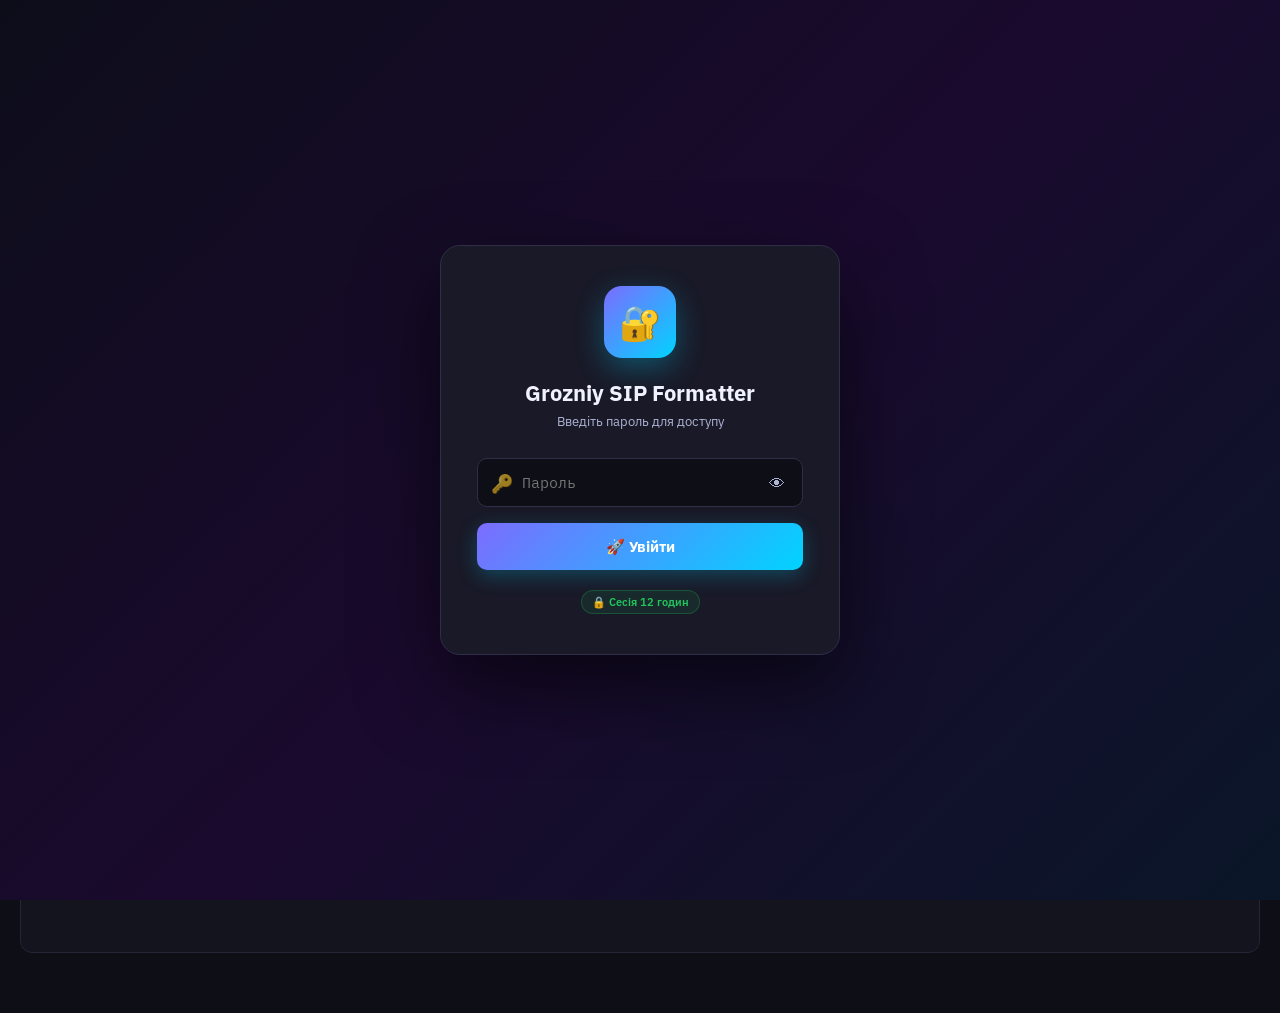
==== index.html @ 1fb48974 "update" ====
<html lang="ru" style="--panel-opacity: 1; --input-bg: #0e0e16; --input-surface: #14141f;"><head>
<meta http-equiv="content-type" content="text/html; charset=UTF-8">
    <meta charset="UTF-8">
    <meta name="viewport" content="width=device-width, initial-scale=1.0, maximum-scale=5.0, user-scalable=yes, viewport-fit=cover">
    <meta name="mobile-web-app-capable" content="yes">
    <meta name="apple-mobile-web-app-capable" content="yes">
    <meta name="apple-mobile-web-app-status-bar-style" content="black-translucent">
    <meta name="apple-mobile-web-app-title" content="SIP Formatter">
    <meta name="theme-color" content="#0e0e16">
    <title>Grozniy SIP Formatter</title>
    <style>
        @import url('https://fonts.googleapis.com/css2?family=IBM+Plex+Mono:wght@400;600&family=IBM+Plex+Sans:wght@400;500;600;700&display=swap');

        /* ── DARK THEME (default) ── */
        :root {
            --bg:        #0e0e16;
            --surface-rgb: 20,20,31;
            --panel-rgb:   26,26,40;
            --surface:   rgba(20,20,31, var(--panel-opacity, 1));
            --panel:     rgba(26,26,40, var(--panel-opacity, 1));
            --input-bg:  #0e0e16;
            --input-surface: #14141f;
            --border:    #252535;
            --border2:   #2e2e48;
            --accent:    #00d4ff;
            --accent-bg: rgba(0,212,255,0.08);
            --accent2:   #7c6cff;
            --green:     #22c55e;
            --green-bg:  rgba(34,197,94,0.1);
            --red:       #f04060;
            --red-bg:    rgba(240,64,96,0.1);
            --amber:     #f59e0b;
            --text:      #f0f3ff;
            --text2:     #adb4d4;
            --text3:     #717899;
            --shadow:    rgba(0,0,0,0.5);
            --tab-active-bg: rgba(20,20,31, var(--panel-opacity, 1));
        }

        /* ── LIGHT THEME ── */
        body.light {
            --bg:        #f0f2f8;
            --surface-rgb: 255,255,255;
            --panel-rgb:   247,248,252;
            --surface:   rgba(255,255,255, var(--panel-opacity, 1));
            --panel:     rgba(247,248,252, var(--panel-opacity, 1));
            --input-bg:  #f0f2f8;
            --input-surface: #ffffff;
            --border:    #dde1ee;
            --border2:   #c8cedf;
            --accent:    #0088cc;
            --accent-bg: rgba(0,136,204,0.08);
            --accent2:   #5a4de6;
            --green:     #16a34a;
            --green-bg:  rgba(22,163,74,0.1);
            --red:       #dc2626;
            --red-bg:    rgba(220,38,38,0.1);
            --amber:     #d97706;
            --text:      #0d0f1e;
            --text2:     #3d4468;
            --text3:     #7a82a0;
            --shadow:    rgba(100,110,160,0.15);
            --tab-active-bg: rgba(255,255,255, var(--panel-opacity, 1));
        }

        /* ── BLACK THEME ── */
        body.black {
            --bg:        #000000;
            --surface-rgb: 10,10,10;
            --panel-rgb:   16,16,16;
            --surface:   rgba(10,10,10, var(--panel-opacity, 1));
            --panel:     rgba(16,16,16, var(--panel-opacity, 1));
            --input-bg:  #000000;
            --input-surface: #0a0a0a;
            --border:    #1a1a1a;
            --border2:   #252525;
            --accent:    #00d4ff;
            --accent-bg: rgba(0,212,255,0.08);
            --accent2:   #7c6cff;
            --green:     #22c55e;
            --green-bg:  rgba(34,197,94,0.1);
            --red:       #f04060;
            --red-bg:    rgba(240,64,96,0.1);
            --amber:     #f59e0b;
            --text:      #f0f3ff;
            --text2:     #adb4d4;
            --text3:     #717899;
            --shadow:    rgba(0,0,0,0.7);
            --tab-active-bg: rgba(10,10,10, var(--panel-opacity, 1));
        }

        /* ── WHITE THEME ── */
        body.white {
            --bg:        #ffffff;
            --surface-rgb: 250,250,250;
            --panel-rgb:   244,244,244;
            --surface:   rgba(250,250,250, var(--panel-opacity, 1));
            --panel:     rgba(244,244,244, var(--panel-opacity, 1));
            --input-bg:  #ffffff;
            --input-surface: #fafafa;
            --border:    #e0e0e0;
            --border2:   #cccccc;
            --accent:    #0088cc;
            --accent-bg: rgba(0,136,204,0.08);
            --accent2:   #5a4de6;
            --green:     #16a34a;
            --green-bg:  rgba(22,163,74,0.1);
            --red:       #dc2626;
            --red-bg:    rgba(220,38,38,0.1);
            --amber:     #d97706;
            --text:      #000000;
            --text2:     #3d4468;
            --text3:     #7a82a0;
            --shadow:    rgba(0,0,0,0.12);
            --tab-active-bg: rgba(250,250,250, var(--panel-opacity, 1));
        }

        * { box-sizing: border-box; margin: 0; padding: 0; -webkit-tap-highlight-color: transparent; -webkit-touch-callout: none; }
        html { -webkit-text-size-adjust: 100%; scroll-behavior: smooth; }

        body {
            font-family: 'IBM Plex Sans', 'Segoe UI', sans-serif;
            background: var(--bg);
            background-size: cover;
            background-position: center;
            background-attachment: fixed;
            color: var(--text);
            min-height: 100vh;
            display: flex;
            flex-direction: column;
            align-items: center;
            padding: 24px 20px 60px;
            transition: background-color 0.2s, color 0.2s;
            -webkit-font-smoothing: antialiased;
            -moz-osx-font-smoothing: grayscale;
            text-rendering: optimizeLegibility;
        }

        /* фоновый оверлей для читабельности */
        body::before {
            content: '';
            position: fixed; inset: 0;
            background: var(--bg);
            opacity: var(--bg-overlay, 1);
            z-index: 0;
            pointer-events: none;
            transition: opacity 0.3s;
        }
        body > * { position: relative; z-index: 1; }

        /* ── TOP BAR ── */
        .topbar {
            width: 100%; max-width: 1400px;
            display: flex; align-items: center; justify-content: space-between;
            margin-bottom: 18px; padding-bottom: 16px;
            border-bottom: 1px solid var(--border);
        }
        .topbar-left { display: flex; align-items: center; gap: 12px; }
        .logo-badge {
            width: 36px; height: 36px; border-radius: 9px; flex-shrink: 0;
            background: linear-gradient(135deg, var(--accent2) 0%, var(--accent) 100%);
            display: flex; align-items: center; justify-content: center;
            font-size: 17px;
        }
        .logo-text h1 {
            font-size: 17px; font-weight: 700; letter-spacing: -0.2px; color: var(--text);
        }
        .logo-text span { font-size: 11px; color: var(--text2); }

        .topbar-right { display: flex; align-items: center; gap: 8px; }

        /* ── SETTINGS BUTTON ── */
        .btn-settings {
            background: var(--panel); color: var(--text2);
            border: 1px solid var(--border2); border-radius: 8px;
            padding: 7px 14px; font-size: 13px; font-weight: 500;
            cursor: pointer; display: flex; align-items: center; gap: 6px;
            transition: all 0.15s; font-family: inherit;
        }
        .btn-settings:hover { color: var(--text); border-color: var(--accent); background: var(--accent-bg); }

        /* ── SAVE BUTTON ── */
        .btn-save {
            background: var(--green); color: #fff; border: none;
            padding: 8px 16px; border-radius: 8px; cursor: pointer;
            font-size: 13px; font-weight: 600; transition: all 0.18s;
            display: flex; align-items: center; gap: 6px;
            box-shadow: 0 2px 10px var(--shadow);
            font-family: inherit;
        }
        .btn-save:hover { filter: brightness(1.1); transform: translateY(-1px); }

        /* ── SETTINGS MODAL ── */
        .modal-overlay {
            display: none; position: fixed; inset: 0;
            background: rgba(0,0,0,0.55); backdrop-filter: blur(4px);
            z-index: 1000; align-items: center; justify-content: center;
        }
        .modal-overlay.open { display: flex; }
        .modal {
            background: var(--surface); border: 1px solid var(--border2);
            border-radius: 16px; padding: 28px 28px 24px;
            width: 100%; max-width: 420px;
            box-shadow: 0 20px 60px var(--shadow);
            animation: modalIn 0.18s ease;
        }
        @keyframes modalIn { from { transform: scale(0.95); opacity: 0; } to { transform: scale(1); opacity: 1; } }
        .modal-header {
            display: flex; justify-content: space-between; align-items: center; margin-bottom: 24px;
        }
        .modal-header h2 { font-size: 16px; font-weight: 700; color: var(--text); }
        .modal-close {
            background: none; border: none; color: var(--text2); cursor: pointer;
            font-size: 20px; padding: 2px 6px; border-radius: 6px; line-height: 1;
            transition: all 0.15s; font-family: inherit;
        }
        .modal-close:hover { color: var(--red); background: var(--red-bg); }

        .settings-group { margin-bottom: 22px; }
        .settings-group:last-child { margin-bottom: 0; }
        .settings-label {
            font-size: 11px; font-weight: 700; text-transform: uppercase;
            letter-spacing: 0.7px; color: var(--text2); margin-bottom: 12px;
        }

        /* Theme cards */
        .theme-cards {
            display: grid; grid-template-columns: 1fr 1fr; gap: 8px;
        }
        .theme-card {
            border-radius: 10px; border: 2px solid var(--border2);
            cursor: pointer; overflow: hidden; transition: all 0.15s;
            background: none; padding: 0; font-family: inherit;
            position: relative;
        }
        .theme-card:hover { border-color: var(--accent); transform: translateY(-1px); }
        .theme-card.active { border-color: var(--accent); box-shadow: 0 0 0 3px var(--accent-bg); }
        .theme-card.active::after {
            content: '✓'; position: absolute; top: 6px; right: 8px;
            color: var(--accent); font-size: 13px; font-weight: 800;
        }
        .theme-card-preview {
            width: 100%; height: 44px; display: flex; gap: 3px; padding: 6px;
        }
        .tcp { border-radius: 4px; flex: 1; }
        .theme-card-label {
            padding: 6px 10px 8px; font-size: 12px; font-weight: 600;
            color: var(--text2); text-align: left; display: block;
            background: var(--input-bg); border-top: 1px solid var(--border);
        }
        .theme-card.active .theme-card-label { color: var(--accent); }

        /* Card limit setting */
        .card-limit-row {
            display: flex; align-items: center; justify-content: space-between;
            background: var(--input-bg); border: 1px solid var(--border);
            border-radius: 10px; padding: 12px 16px;
        }
        .card-limit-info { font-size: 13px; color: var(--text); }
        .card-limit-info small { display: block; font-size: 11px; color: var(--text2); margin-top: 2px; }
        .card-limit-ctrl { display: flex; align-items: center; gap: 8px; }
        .clc-btn {
            width: 28px; height: 28px; border-radius: 7px;
            background: var(--panel); border: 1px solid var(--border2);
            color: var(--text); font-size: 16px; cursor: pointer;
            display: flex; align-items: center; justify-content: center;
            line-height: 1; transition: all 0.15s; font-family: inherit;
        }
        .clc-btn:hover { background: var(--accent-bg); border-color: var(--accent); color: var(--accent); }
        .clc-val {
            min-width: 32px; text-align: center;
            font-size: 16px; font-weight: 700; color: var(--accent);
            font-family: 'IBM Plex Mono', monospace;
        }

        /* ── TABS ── */
        .tabs {
            display: flex; gap: 3px;
            width: 100%; max-width: 1400px;
            background: var(--surface); border: 1px solid var(--border);
            border-bottom: none; border-radius: 12px 12px 0 0;
            padding: 5px 5px 0; margin-bottom: 0;
        }
        .tab-btn {
            padding: 9px 22px; background: transparent; color: var(--text2);
            border: 1px solid transparent; border-bottom: none;
            border-radius: 8px 8px 0 0; cursor: pointer;
            font-size: 13px; font-weight: 600; transition: all 0.15s;
            font-family: inherit;
        }
        .tab-btn:hover { color: var(--text); background: var(--panel); }
        .tab-btn.active {
            background: var(--tab-active-bg); color: var(--accent);
            border-color: var(--border); border-bottom-color: var(--tab-active-bg);
            position: relative; z-index: 1; margin-bottom: -1px;
        }
        #tabContents { width: 100%; max-width: 1400px; }
        .tab-content {
            display: none;
            background: var(--surface); border: 1px solid var(--border);
            border-radius: 0 0 12px 12px; padding: 20px;
        }
        .tab-content.active { display: block; }

        /* ── SECTION BOXES ── */
        .section-box {
            margin-bottom: 14px; background: var(--panel);
            border: 1px solid var(--border2); border-radius: 10px; padding: 14px 18px;
        }
        .section-box h3 {
            font-size: 11px; font-weight: 700; text-transform: uppercase;
            letter-spacing: 0.6px; color: var(--text2); margin-bottom: 12px;
        }

        /* ── TEAMS ── */
        .team-row {
            display: flex; gap: 10px; align-items: center; margin-bottom: 6px;
            flex-wrap: wrap; padding: 7px 10px;
            background: var(--surface); border: 1px solid var(--border);
            border-radius: 8px; transition: border-color 0.15s;
        }
        .team-row:hover { border-color: var(--border2); }
        .team-name-display {
            min-width: 110px; font-weight: 600; font-size: 13px;
            padding: 4px 13px; border-radius: 20px; text-align: center;
        }
        .team-qty-input {
            background: var(--input-bg); color: var(--text);
            border: 1px solid var(--border2); border-radius: 7px;
            padding: 5px 10px; font-size: 14px; width: 70px;
            outline: none; text-align: center; font-family: 'IBM Plex Mono', monospace;
            font-weight: 600;
        }
        .team-qty-input:focus { border-color: var(--accent); }
        .team-assigned { font-size: 12px; color: var(--text2); min-width: 110px; }
        .team-assigned .done { color: var(--green); font-weight: 600; }
        .team-assigned .warn { color: var(--amber); font-weight: 600; }

        .remove-btn {
            background: none; border: none; color: var(--text3);
            font-size: 16px; cursor: pointer; padding: 2px 6px; border-radius: 6px;
            transition: all 0.15s; line-height: 1; font-family: inherit;
        }
        .remove-btn:hover { color: var(--red); background: var(--red-bg); }

        .add-row { display: flex; gap: 8px; align-items: center; margin-top: 10px; }
        .add-input {
            background: var(--input-bg); color: var(--text); border: 1px solid var(--border2);
            border-radius: 7px; padding: 7px 12px; font-size: 13px;
            outline: none; width: 200px; font-family: inherit;
        }
        .add-input:focus { border-color: var(--accent); }
        button, input, textarea, select {
            touch-action: manipulation;
            -webkit-appearance: none;
            -moz-appearance: none;
            appearance: none;
        }
        input[type="number"] {
            -webkit-appearance: none;
            -moz-appearance: textfield;
        }

        .btn-add {
            background: var(--accent-bg); color: var(--accent);
            border: 1px solid var(--accent); border-radius: 7px;
            padding: 7px 14px; cursor: pointer; font-size: 13px;
            font-weight: 600; transition: all 0.15s; font-family: inherit;
        }
        .btn-add:hover { background: var(--accent); color: var(--bg); }
        .btn-action {
            color: #fff; border: none; padding: 8px 18px; border-radius: 7px;
            cursor: pointer; font-size: 13px; font-weight: 600;
            margin-top: 10px; margin-right: 6px; transition: all 0.15s;
            font-family: inherit;
        }
        .btn-action:hover { filter: brightness(1.1); transform: translateY(-1px); }

        /* ── NOTEPAD SECTIONS / SUB-TABS ── */
        .subtabs-bar {
            display: flex; align-items: center; gap: 3px;
            flex-wrap: wrap; margin-bottom: 0;
            background: var(--surface); border: 1px solid var(--border);
            border-bottom: none; border-radius: 10px 10px 0 0;
            padding: 5px 5px 0;
        }
        .subtab-btn {
            padding: 7px 16px; background: transparent; color: var(--text2);
            border: 1px solid transparent; border-bottom: none;
            border-radius: 7px 7px 0 0; cursor: pointer;
            font-size: 12px; font-weight: 600; transition: all 0.15s;
            font-family: inherit; white-space: nowrap; max-width: 160px;
            overflow: hidden; text-overflow: ellipsis;
        }
        .subtab-btn:hover { color: var(--text); background: var(--panel); }
        .subtab-btn.active {
            background: var(--panel); color: var(--accent);
            border-color: var(--border); border-bottom-color: var(--panel);
            position: relative; z-index: 1; margin-bottom: -1px;
        }
        .subtab-add-btn {
            padding: 5px 10px; background: transparent; color: var(--text3);
            border: 1px solid transparent; border-radius: 7px;
            cursor: pointer; font-size: 18px; line-height: 1;
            transition: all 0.15s; font-family: inherit; margin-bottom: 1px;
        }
        .subtab-add-btn:hover { color: var(--accent); background: var(--accent-bg); }
        .subtab-panel {
            display: none;
            background: var(--panel); border: 1px solid var(--border);
            border-radius: 0 0 10px 10px; padding: 14px;
        }
        .subtab-panel.active { display: block; }
        .subtab-header {
            display: flex; align-items: center; gap: 8px; margin-bottom: 12px;
        }
        .section-title-input {
            background: var(--input-bg); border: 1px solid var(--border2); outline: none;
            font-size: 13px; font-weight: 700; color: var(--accent);
            font-family: inherit; flex: 1; letter-spacing: 0.3px;
            text-transform: uppercase; border-radius: 7px; padding: 6px 10px;
            transition: border-color 0.15s;
        }
        .section-title-input:focus { border-color: var(--accent); }
        .section-title-input::placeholder { color: var(--text3); font-weight: 400; text-transform: none; }
        .section-actions { display: flex; gap: 6px; align-items: center; }
        .section-copy-btn {
            background: var(--accent-bg); color: var(--accent);
            border: 1px solid var(--accent); border-radius: 6px;
            padding: 5px 12px; font-size: 11px; font-weight: 600;
            cursor: pointer; transition: all 0.15s; font-family: inherit;
        }
        .section-copy-btn:hover { background: var(--accent); color: var(--bg); }
        .section-body { }
        .section-cards-grid { display: grid; grid-template-columns: repeat(2, 1fr); gap: 8px; margin-bottom: 8px; }

        /* ── SIP CARDS ── */
        .sip-cards-grid { display: grid; grid-template-columns: repeat(2, 1fr); gap: 10px; margin-bottom: 12px; }
        .sip-card {
            background: var(--panel); border: 1px solid var(--border2);
            border-radius: 10px; padding: 12px 14px;
            transition: border-color 0.15s;
        }
        .sip-card:hover { border-color: var(--accent); }
        .sip-card-header {
            display: flex; justify-content: space-between; align-items: center; margin-bottom: 8px;
        }
        .sip-card-name {
            background: var(--input-bg); color: var(--accent); border: 1px solid var(--border2);
            border-radius: 7px; padding: 6px 10px; font-size: 13px; font-weight: 600;
            outline: none; width: calc(100% - 34px); font-family: inherit;
        }
        .sip-card-name:focus { border-color: var(--accent); }
        .sip-card-drop {
            background: var(--input-bg); color: #f59e0b; border: 1px solid var(--border);
            border-radius: 6px; padding: 5px 10px; font-size: 12px; font-weight: 600;
            outline: none; font-family: inherit; width: 100%; margin: 6px 0;
            transition: border-color 0.15s;
        }
        .sip-card-drop:focus { border-color: #f59e0b; }
        .sip-card-drop::placeholder { color: var(--text3); font-weight: 400; }
        .sip-card-team {
            background: var(--input-bg); color: var(--text2); border: 1px solid var(--border);
            border-radius: 6px; padding: 5px 10px; font-size: 12px; font-weight: 500;
            outline: none; font-family: inherit; width: 100%; text-align: center;
            margin-bottom: 8px; transition: border-color 0.15s;
        }
        .sip-card-team:focus { border-color: var(--accent); color: var(--text); }
        .sip-card-team::placeholder { color: var(--text3); }
        .sip-card-body {
            width: 100%; height: 78px; background: var(--input-bg); color: var(--text);
            border: 1px solid var(--border2); border-radius: 7px; padding: 6px 8px;
            font-family: 'IBM Plex Mono', 'Consolas', monospace; font-size: 11.5px;
            resize: vertical; outline: none; line-height: 1.55;
            font-weight: 500;
        }
        .sip-card-body:focus { border-color: var(--accent); }

        /* ── MAIN PANELS ── */
        .container { display: flex; gap: 16px; width: 100%; flex-wrap: wrap; }
        .panel { flex: 1; min-width: 300px; display: flex; flex-direction: column; gap: 6px; }
        label {
            font-size: 11px; font-weight: 700; text-transform: uppercase;
            letter-spacing: 0.5px; color: var(--text2);
        }
        textarea {
            width: 100%; height: 340px; background: var(--input-bg); color: var(--text);
            border: 1px solid var(--border2); border-radius: 9px; padding: 12px 14px;
            font-family: 'IBM Plex Mono', 'Consolas', monospace; font-size: 12.5px;
            resize: vertical; outline: none; line-height: 1.65;
            transition: border-color 0.15s;
            -webkit-font-smoothing: antialiased;
            font-weight: 500;
        }
        textarea:focus { border-color: var(--accent); }

        /* ── RESULT ── */
        .result-section { margin-top: 16px; display: none; }
        .result-section.visible { display: block; }
        .result-team-block {
            margin-bottom: 10px; background: var(--panel);
            border: 1px solid var(--border2); border-radius: 9px;
            padding: 11px 14px; border-left: 3px solid var(--border2);
        }
        .result-team-header {
            display: flex; justify-content: space-between; align-items: center; margin-bottom: 7px;
        }
        .result-team-header h4 { font-size: 13px; font-weight: 600; }
        .result-team-header .count-badge {
            padding: 2px 9px; border-radius: 20px; font-size: 11px; font-weight: 700;
        }
        .result-team-lines {
            font-family: 'IBM Plex Mono', monospace;
            font-size: 12.5px; line-height: 1.7; white-space: pre-wrap; color: var(--text2);
            font-weight: 500;
        }

        /* ── STATS ── */
        .stats-grid { display: flex; gap: 8px; flex-wrap: wrap; margin-top: 14px; }
        .stat-card {
            padding: 12px 18px; border-radius: 9px; min-width: 120px; text-align: center;
            border: 1px solid transparent;
        }
        .stat-card .stat-count { font-size: 24px; font-weight: 800; font-family: 'IBM Plex Mono', monospace; }
        .stat-card .stat-name { font-size: 11px; margin-top: 2px; opacity: 0.8; }

        /* ── BUTTONS ── */
        .buttons { display: flex; gap: 8px; margin: 12px 0; flex-wrap: wrap; }
        button { font-family: inherit; }
        .btn-convert {
            background: var(--accent); color: var(--bg);
            border: none; padding: 9px 20px; border-radius: 7px;
            cursor: pointer; font-size: 13px; font-weight: 700;
            transition: all 0.15s;
        }
        .btn-convert:hover { filter: brightness(1.1); transform: translateY(-1px); }
        .btn-copy {
            background: var(--panel); color: var(--text2); border: 1px solid var(--border2);
            padding: 9px 18px; border-radius: 7px; cursor: pointer;
            font-size: 13px; font-weight: 500; transition: all 0.15s;
        }
        .btn-copy:hover { color: var(--text); border-color: var(--accent); background: var(--accent-bg); }
        .btn-clear {
            background: var(--red-bg); color: var(--red); border: 1px solid rgba(240,64,96,0.25);
            padding: 9px 18px; border-radius: 7px; cursor: pointer;
            font-size: 13px; font-weight: 500; transition: all 0.15s;
        }
        .btn-clear:hover { background: var(--red); color: #fff; border-color: var(--red); }

        .status { font-size: 12px; margin-top: 8px; min-height: 18px; font-weight: 500; }

        /* ── MANAGER CARDS ── */
        .manager-card {
            background: var(--panel); border: 1px solid var(--border2);
            border-radius: 10px; padding: 13px 15px; margin-bottom: 10px;
        }
        .manager-header {
            display: flex; justify-content: space-between; align-items: center; margin-bottom: 8px;
        }
        .manager-header h4 { font-size: 14px; font-weight: 600; }
        .manager-sip-list { display: flex; flex-direction: column; gap: 3px; margin-bottom: 6px; }
        .manager-sip-row {
            display: flex; justify-content: space-between; align-items: center;
            font-family: 'IBM Plex Mono', monospace; font-size: 12.5px;
            padding: 4px 8px; border-radius: 5px; background: var(--input-bg);
            font-weight: 500;
        }
        .manager-sip-input {
            background: var(--input-bg); color: var(--text); border: 1px solid var(--border2);
            border-radius: 7px; padding: 6px 10px; font-size: 13px;
            outline: none; font-family: inherit; width: 155px;
        }
        .manager-sip-input:focus { border-color: var(--accent); }
        .manager-add-sip {
            background: var(--accent-bg); color: var(--accent);
            border: 1px solid var(--accent) !important; padding: 6px 13px !important;
            border-radius: 7px; cursor: pointer; font-size: 12px;
            font-weight: 600; transition: all 0.15s; font-family: inherit;
        }
        .manager-add-sip:hover { background: var(--accent); color: var(--bg); }

        /* ── BACKGROUND SETTINGS ── */
        .bg-presets {
            display: flex; gap: 6px; margin-bottom: 8px;
        }
        .bg-preset-btn {
            flex: 1; padding: 9px 6px; border-radius: 9px; border: 2px solid transparent;
            cursor: pointer; font-size: 12px; font-weight: 600; font-family: inherit;
            transition: all 0.15s; text-align: center; position: relative; overflow: hidden;
        }
        .bg-preset-btn.active { border-color: var(--accent); }
        .bg-preset-btn:hover { transform: translateY(-1px); filter: brightness(1.08); }
        .bg-preset-dark {
            background: linear-gradient(135deg, #0d0d1a 0%, #1a0a2e 50%, #0a1628 100%);
            color: #a0c4ff;
        }
        .bg-preset-light {
            background: linear-gradient(135deg, #e8f0fe 0%, #f3e8ff 50%, #fce4ec 100%);
            color: #5060a0;
        }
        .bg-upload-area {
            border: 2px dashed var(--border2); border-radius: 10px;
            padding: 16px; text-align: center; cursor: pointer;
            transition: all 0.15s; color: var(--text2); font-size: 13px;
            background: var(--input-bg);
        }
        .bg-upload-area:hover { border-color: var(--accent); color: var(--accent); background: var(--accent-bg); }
        .bg-preview {
            width: 100%; height: 80px; border-radius: 8px;
            object-fit: cover; margin-top: 10px;
            border: 1px solid var(--border2); display: none;
        }
        .bg-preview.visible { display: block; }
        .bg-controls { display: flex; flex-direction: column; gap: 8px; margin-top: 10px; }
        .bg-slider-row { display: flex; align-items: center; gap: 10px; font-size: 12px; color: var(--text2); }
        .bg-slider { flex: 1; accent-color: var(--accent); cursor: pointer; }
        .bg-remove-btn {
            width: 100%; padding: 7px; border-radius: 7px; border: 1px solid rgba(240,64,96,0.3);
            background: var(--red-bg); color: var(--red); font-size: 12px; font-weight: 600;
            cursor: pointer; transition: all 0.15s; font-family: inherit; margin-top: 4px;
        }
        .bg-remove-btn:hover { background: var(--red); color: #fff; }

        /* ── SCROLLBAR ── */
        ::-webkit-scrollbar { width: 5px; height: 5px; }
        ::-webkit-scrollbar-track { background: transparent; }
        ::-webkit-scrollbar-thumb { background: var(--border2); border-radius: 3px; }
        ::-webkit-scrollbar-thumb:hover { background: var(--text3); }

        /* ══════════════════════════════════════
           MOBILE  (≤ 600px)
        ══════════════════════════════════════ */
        @media (max-width: 600px) {

            body {
                padding: 10px 6px 80px;
                -webkit-text-size-adjust: 100%;
                overscroll-behavior-y: none;
            }

            /* ── iOS: prevent auto-zoom on focus (requires >= 16px) ── */
            input[type="text"],
            input[type="number"],
            textarea,
            select { font-size: 16px !important; }

            /* ── TOPBAR ── */
            .topbar { margin-bottom: 10px; padding-bottom: 10px; flex-wrap: wrap; gap: 8px; }
            .logo-text h1 { font-size: 14px; }
            .logo-text span { display: none; }
            .topbar-right { gap: 6px; }
            .topbar-right .btn-settings { padding: 10px 12px; font-size: 13px; min-height: 44px; }
            .topbar-right .btn-save    { padding: 10px 12px; font-size: 13px; min-height: 44px; }

            /* ── TABS ── */
            .tabs {
                overflow-x: auto; overflow-y: visible;
                flex-wrap: nowrap; -webkit-overflow-scrolling: touch;
                scrollbar-width: none; border-radius: 10px 10px 0 0;
                padding: 4px 4px 0; gap: 2px;
            }
            .tabs::-webkit-scrollbar { display: none; }
            .tab-btn { padding: 12px 16px; font-size: 14px; white-space: nowrap; flex-shrink: 0; }

            /* ── MAIN CONTENT ── */
            .tab-content { padding: 12px 8px; }
            .container { flex-direction: column; gap: 10px; }
            .panel { min-width: unset; }

            /* ── TEXTAREAS ── */
            textarea { height: 200px; padding: 10px 12px; line-height: 1.5; }

            /* ── BUTTONS ── */
            .buttons { gap: 6px; flex-wrap: wrap; }
            .btn-convert, .btn-copy, .btn-clear {
                padding: 12px 14px; font-size: 14px; flex: 1; min-width: 0; text-align: center;
                min-height: 44px;
            }
            .btn-add { padding: 12px 14px; font-size: 14px; min-height: 44px; width: 100%; }
            .btn-action { width: 100%; margin-right: 0; padding: 12px; font-size: 14px; min-height: 44px; }

            /* ── TEAMS ── */
            .section-box { padding: 10px 10px; }
            .section-box h3 { font-size: 11px; margin-bottom: 8px; }
            .team-row { flex-wrap: wrap; gap: 8px; padding: 12px; }
            .team-name-display { min-width: unset; padding: 8px 14px; font-size: 14px; }
            .team-qty-input { width: 65px; padding: 8px 6px; min-height: 44px; }
            .team-assigned { min-width: unset; width: 100%; font-size: 13px; }
            .add-row { flex-wrap: wrap; }
            .add-input { width: 100%; padding: 12px; min-height: 44px; }
            .remove-btn { padding: 8px 12px; font-size: 20px; min-width: 44px; min-height: 44px;
                          display: flex; align-items: center; justify-content: center; }

            /* ── SUB-TABS (Госи/Закрыв) ── */
            .subtabs-bar {
                overflow-x: auto; flex-wrap: nowrap;
                -webkit-overflow-scrolling: touch; scrollbar-width: none;
                padding: 4px 4px 0;
            }
            .subtabs-bar::-webkit-scrollbar { display: none; }
            .subtab-btn { white-space: nowrap; flex-shrink: 0; padding: 12px 16px; font-size: 14px; }
            .subtab-add-btn { padding: 10px 14px; font-size: 22px; min-width: 44px; min-height: 44px; }
            .subtab-panel { padding: 12px 10px; }
            .subtab-header { flex-wrap: wrap; gap: 8px; }
            .section-title-input { padding: 10px 12px; min-height: 44px; }
            .section-actions { width: 100%; justify-content: flex-end; }
            .section-copy-btn { padding: 10px 14px; font-size: 13px; min-height: 44px; }

            /* ── SIP CARDS ── */
            .sip-cards-grid, .section-cards-grid { grid-template-columns: 1fr; gap: 10px; }
            .sip-card { padding: 14px 12px; }
            .sip-card-name { padding: 10px 12px; }
            .sip-card-drop { padding: 10px 12px; }
            .sip-card-body { height: 100px; padding: 10px 12px; }

            /* ── STATS ── */
            .stats-grid { gap: 6px; justify-content: center; }
            .stat-card { min-width: 70px; padding: 10px 12px; flex: 1; }
            .stat-card .stat-count { font-size: 20px; }
            .stat-card .stat-name { font-size: 10px; }

            /* ── RESULTS ── */
            .result-team-block { padding: 10px 12px; }
            .result-team-header h4 { font-size: 14px; }
            .result-team-lines { font-size: 12px; line-height: 1.6; }

            /* ── MODAL ── */
            .modal-overlay { align-items: flex-end; }
            .modal {
                border-radius: 20px 20px 0 0; max-width: 100%; width: 100%;
                padding: 20px 14px 36px;
                max-height: 90vh; overflow-y: auto;
                -webkit-overflow-scrolling: touch;
                animation: modalSlideUp 0.22s ease;
            }
            @keyframes modalSlideUp {
                from { transform: translateY(100%); opacity: 0; }
                to   { transform: translateY(0);    opacity: 1; }
            }
            .modal h2 { font-size: 16px; }
            .settings-group { margin-bottom: 16px; }
            .theme-cards { gap: 8px; }
            .theme-card { padding: 10px; min-height: 70px; }
            .theme-card-preview { height: 36px; }

            /* ── MANAGER SETTINGS ── */
            .manager-sip-input { width: 100%; min-height: 44px; }
            .manager-card { padding: 12px; }

            /* ── AUTO-DISTRIB STATS ── */
            .auto-distrib-card { padding: 10px 12px; }
        }

        /* ── TABLET (601px–900px) ── */
        @media (min-width: 601px) and (max-width: 900px) {
            body { padding: 20px 14px 60px; }
            .tab-content { padding: 16px 14px; }
            .sip-cards-grid, .section-cards-grid { grid-template-columns: repeat(2, 1fr); }
            .container { flex-direction: column; gap: 12px; }
            .panel { min-width: unset; }
        }

        /* ── SAFE AREA (iPhone notch + home indicator) ── */
        @supports (padding: env(safe-area-inset-top)) {
            body {
                padding-top: calc(24px + env(safe-area-inset-top));
                padding-bottom: calc(60px + env(safe-area-inset-bottom));
                padding-left: calc(20px + env(safe-area-inset-left));
                padding-right: calc(20px + env(safe-area-inset-right));
            }
            @media (max-width: 600px) {
                body {
                    padding-top: calc(10px + env(safe-area-inset-top));
                    padding-bottom: calc(80px + env(safe-area-inset-bottom));
                    padding-left: calc(6px + env(safe-area-inset-left));
                    padding-right: calc(6px + env(safe-area-inset-right));
                }
                .modal {
                    padding-bottom: calc(36px + env(safe-area-inset-bottom));
                    padding-left: calc(14px + env(safe-area-inset-left));
                    padding-right: calc(14px + env(safe-area-inset-right));
                }
                .tabs { padding-left: env(safe-area-inset-left); padding-right: env(safe-area-inset-right); }
            }
        }
    
/* === ADVANCED CARD FEATURES === */
.search-toolbar{
    display:flex;
    gap:8px;
    align-items:center;
    margin-bottom:12px;
    flex-wrap:wrap;
}
.search-input{
    flex:1;
    min-width:220px;
    background:var(--input-bg);
    border:1px solid var(--border2);
    color:var(--text);
    border-radius:8px;
    padding:10px 12px;
    font-size:13px;
}
.bulk-toolbar{
    display:flex;
    gap:8px;
    margin-bottom:10px;
    flex-wrap:wrap;
}
.bulk-btn{
    background:var(--accent-bg);
    border:1px solid var(--accent);
    color:var(--accent);
    border-radius:7px;
    padding:7px 12px;
    cursor:pointer;
    font-size:12px;
    font-weight:600;
}
.bulk-btn:hover{
    background:var(--accent);
    color:var(--bg);
}
.sip-card.dragging{
    opacity:.45;
    transform:scale(.98);
}
.sip-card.drag-over{
    border-color:var(--accent)!important;
    box-shadow:0 0 0 2px var(--accent-bg);
}
.sip-card.duplicate{
    border-color:#f04060!important;
    box-shadow:0 0 0 1px rgba(240,64,96,.4);
}
.duplicate-badge{
    background:#f04060;
    color:#fff;
    border-radius:999px;
    padding:2px 8px;
    font-size:10px;
    font-weight:700;
}
.card-tools{
    display:flex;
    gap:6px;
    align-items:center;
}
.card-copy-btn{
    background:var(--accent-bg);
    color:var(--accent);
    border:1px solid var(--accent);
    border-radius:6px;
    padding:5px 8px;
    cursor:pointer;
    font-size:11px;
    font-weight:700;
}
.card-copy-btn:hover{
    background:var(--accent);
    color:var(--bg);
}
.card-check{
    width:18px;
    height:18px;
    accent-color:var(--accent);
    cursor:pointer;
}

</style>
</head>
<body style="--bg-overlay: 0.3;">
    <!-- Settings modal -->
    <div class="modal-overlay" id="settingsModal">
        <div class="modal">
            <div class="modal-header">
                <h2>⚙️ Настройки</h2>
                <button class="modal-close" onclick="closeSettings()">✕</button>
            </div>

            <div class="settings-group">
                <div class="settings-label">Тема</div>
                <div class="theme-cards">
                    <button class="theme-card active" id="optDark" onclick="setTheme('dark')">
                        <div class="theme-card-preview" style="background:#0e0e16">
                            <div class="tcp" style="background:#14141f"></div>
                            <div class="tcp" style="background:#1a1a2f"></div>
                            <div class="tcp" style="background:#00d4ff;opacity:.7"></div>
                        </div>
                        <span class="theme-card-label">🌙 Тёмная</span>
                    </button>
                    <button class="theme-card" id="optLight" onclick="setTheme('light')">
                        <div class="theme-card-preview" style="background:#f0f2f8">
                            <div class="tcp" style="background:#ffffff"></div>
                            <div class="tcp" style="background:#e8eaf2"></div>
                            <div class="tcp" style="background:#0088cc;opacity:.7"></div>
                        </div>
                        <span class="theme-card-label">☀️ Светлая</span>
                    </button>
                    <button class="theme-card" id="optBlack" onclick="setTheme('black')">
                        <div class="theme-card-preview" style="background:#000000">
                            <div class="tcp" style="background:#0a0a0a"></div>
                            <div class="tcp" style="background:#111111"></div>
                            <div class="tcp" style="background:#00d4ff;opacity:.7"></div>
                        </div>
                        <span class="theme-card-label">⬛ Чёрная</span>
                    </button>
                    <button class="theme-card" id="optWhite" onclick="setTheme('white')">
                        <div class="theme-card-preview" style="background:#ffffff">
                            <div class="tcp" style="background:#fafafa"></div>
                            <div class="tcp" style="background:#f0f0f0"></div>
                            <div class="tcp" style="background:#0088cc;opacity:.7"></div>
                        </div>
                        <span class="theme-card-label">⬜ Белая</span>
                    </button>
                </div>
            </div>

            <div class="settings-group">
                <div class="settings-label">Фон</div>
                <div class="bg-presets">
                    <button class="bg-preset-btn bg-preset-dark" id="bgPresetDark" data-preset="dark">🌌 Темний</button>
                    <button class="bg-preset-btn bg-preset-light" id="bgPresetLight" data-preset="light">🌸 Світлий</button>
                </div>
                <input type="file" id="bgFileInput" accept="image/*" style="display:none" onchange="handleBgUpload(this)">
                <div class="bg-upload-area" onclick="document.getElementById('bgFileInput').click()">
                    🖼 Нажмите чтобы выбрать фото
                </div>
                <img id="bgPreview" class="bg-preview" alt="preview" src="">
                <div class="bg-controls" id="bgControls" style="display:none">
                    <div class="bg-slider-row">
                        <span>Затемнение</span>
                        <input type="range" class="bg-slider" id="bgOverlay" min="0" max="100" value="70" oninput="applyBgOverlay(this.value)">
                        <span id="bgOverlayVal">70%</span>
                    </div>
                    <button class="bg-remove-btn" onclick="removeBg()">✕ Удалить фон</button>
                </div>
            </div>

            <div class="settings-group">
                <div class="settings-label">Прозрачность окон</div>
                <div class="bg-slider-row" style="background:var(--bg);border:1px solid var(--border);border-radius:10px;padding:12px 14px;">
                    <span style="font-size:13px;color:var(--text)">Окна</span>
                    <input type="range" class="bg-slider" id="panelOpacity" min="0" max="100" value="100" oninput="applyPanelOpacity(this.value)">
                    <span id="panelOpacityVal" style="min-width:36px;text-align:right;font-family:'IBM Plex Mono',monospace;color:var(--accent);font-weight:700">100%</span>
                </div>
            </div>

            <div class="settings-group">
                <div class="settings-label">Максимум SIP карточек</div>
                <div class="card-limit-row">
                    <div class="card-limit-info">
                        Карточки на вкладке
                        <small>Сейчас: ограничение <span id="limitDisplay">10</span> карточек</small>
                    </div>
                    <div class="card-limit-ctrl">
                        <button class="clc-btn" onclick="changeLimit(-1)">−</button>
                        <span class="clc-val" id="limitVal">10</span>
                        <button class="clc-btn" onclick="changeLimit(+1)">+</button>
                    </div>
                </div>
            </div>

            <div class="settings-group">
                <div class="settings-label">Менеджери по командах (Холодка)</div>
                <div id="settingsTeamMembers" style="max-height:400px;overflow-y:auto"><div style="border-left: 4px solid rgb(59, 130, 246); background: var(--panel); border-radius: 8px; padding: 10px 14px; margin-bottom: 10px;">
                    <div style="display:flex;justify-content:space-between;align-items:center;margin-bottom:8px">
                        <span style="background:#1e3a5f;color:#60a5fa;border:2px solid #3b82f6;padding:4px 12px;border-radius:8px;font-weight:700;font-size:13px">канада</span>
                        <span style="font-size:11px;color:#60a5fa;font-weight:600">20 менедж.</span>
                    </div>
                    <div style="margin-bottom:8px;min-height:24px"><span style="display:inline-flex;align-items:center;gap:4px;background:#1e3a5f;border:1px solid #3b82f6;color:#60a5fa;padding:3px 10px;border-radius:20px;font-size:12px;font-weight:600;margin:2px 4px 2px 0"><span>Птичка</span><button class="remove-btn" style="font-size:12px;padding:0 3px;margin:0;line-height:1" onclick="removeTeamMemberSettings(0,0)">×</button></span><span style="display:inline-flex;align-items:center;gap:4px;background:#1e3a5f;border:1px solid #3b82f6;color:#60a5fa;padding:3px 10px;border-radius:20px;font-size:12px;font-weight:600;margin:2px 4px 2px 0"><span>санчос</span><button class="remove-btn" style="font-size:12px;padding:0 3px;margin:0;line-height:1" onclick="removeTeamMemberSettings(0,1)">×</button></span><span style="display:inline-flex;align-items:center;gap:4px;background:#1e3a5f;border:1px solid #3b82f6;color:#60a5fa;padding:3px 10px;border-radius:20px;font-size:12px;font-weight:600;margin:2px 4px 2px 0"><span>святоша</span><button class="remove-btn" style="font-size:12px;padding:0 3px;margin:0;line-height:1" onclick="removeTeamMemberSettings(0,2)">×</button></span><span style="display:inline-flex;align-items:center;gap:4px;background:#1e3a5f;border:1px solid #3b82f6;color:#60a5fa;padding:3px 10px;border-radius:20px;font-size:12px;font-weight:600;margin:2px 4px 2px 0"><span>Миллер</span><button class="remove-btn" style="font-size:12px;padding:0 3px;margin:0;line-height:1" onclick="removeTeamMemberSettings(0,3)">×</button></span><span style="display:inline-flex;align-items:center;gap:4px;background:#1e3a5f;border:1px solid #3b82f6;color:#60a5fa;padding:3px 10px;border-radius:20px;font-size:12px;font-weight:600;margin:2px 4px 2px 0"><span>геля</span><button class="remove-btn" style="font-size:12px;padding:0 3px;margin:0;line-height:1" onclick="removeTeamMemberSettings(0,4)">×</button></span><span style="display:inline-flex;align-items:center;gap:4px;background:#1e3a5f;border:1px solid #3b82f6;color:#60a5fa;padding:3px 10px;border-radius:20px;font-size:12px;font-weight:600;margin:2px 4px 2px 0"><span>кристина</span><button class="remove-btn" style="font-size:12px;padding:0 3px;margin:0;line-height:1" onclick="removeTeamMemberSettings(0,5)">×</button></span><span style="display:inline-flex;align-items:center;gap:4px;background:#1e3a5f;border:1px solid #3b82f6;color:#60a5fa;padding:3px 10px;border-radius:20px;font-size:12px;font-weight:600;margin:2px 4px 2px 0"><span>диана</span><button class="remove-btn" style="font-size:12px;padding:0 3px;margin:0;line-height:1" onclick="removeTeamMemberSettings(0,6)">×</button></span><span style="display:inline-flex;align-items:center;gap:4px;background:#1e3a5f;border:1px solid #3b82f6;color:#60a5fa;padding:3px 10px;border-radius:20px;font-size:12px;font-weight:600;margin:2px 4px 2px 0"><span>витос</span><button class="remove-btn" style="font-size:12px;padding:0 3px;margin:0;line-height:1" onclick="removeTeamMemberSettings(0,7)">×</button></span><span style="display:inline-flex;align-items:center;gap:4px;background:#1e3a5f;border:1px solid #3b82f6;color:#60a5fa;padding:3px 10px;border-radius:20px;font-size:12px;font-weight:600;margin:2px 4px 2px 0"><span>кабачок</span><button class="remove-btn" style="font-size:12px;padding:0 3px;margin:0;line-height:1" onclick="removeTeamMemberSettings(0,8)">×</button></span><span style="display:inline-flex;align-items:center;gap:4px;background:#1e3a5f;border:1px solid #3b82f6;color:#60a5fa;padding:3px 10px;border-radius:20px;font-size:12px;font-weight:600;margin:2px 4px 2px 0"><span>Контролёр</span><button class="remove-btn" style="font-size:12px;padding:0 3px;margin:0;line-height:1" onclick="removeTeamMemberSettings(0,9)">×</button></span><span style="display:inline-flex;align-items:center;gap:4px;background:#1e3a5f;border:1px solid #3b82f6;color:#60a5fa;padding:3px 10px;border-radius:20px;font-size:12px;font-weight:600;margin:2px 4px 2px 0"><span>нолик</span><button class="remove-btn" style="font-size:12px;padding:0 3px;margin:0;line-height:1" onclick="removeTeamMemberSettings(0,10)">×</button></span><span style="display:inline-flex;align-items:center;gap:4px;background:#1e3a5f;border:1px solid #3b82f6;color:#60a5fa;padding:3px 10px;border-radius:20px;font-size:12px;font-weight:600;margin:2px 4px 2px 0"><span>копеечка</span><button class="remove-btn" style="font-size:12px;padding:0 3px;margin:0;line-height:1" onclick="removeTeamMemberSettings(0,11)">×</button></span><span style="display:inline-flex;align-items:center;gap:4px;background:#1e3a5f;border:1px solid #3b82f6;color:#60a5fa;padding:3px 10px;border-radius:20px;font-size:12px;font-weight:600;margin:2px 4px 2px 0"><span>fury</span><button class="remove-btn" style="font-size:12px;padding:0 3px;margin:0;line-height:1" onclick="removeTeamMemberSettings(0,12)">×</button></span><span style="display:inline-flex;align-items:center;gap:4px;background:#1e3a5f;border:1px solid #3b82f6;color:#60a5fa;padding:3px 10px;border-radius:20px;font-size:12px;font-weight:600;margin:2px 4px 2px 0"><span>паскаль</span><button class="remove-btn" style="font-size:12px;padding:0 3px;margin:0;line-height:1" onclick="removeTeamMemberSettings(0,13)">×</button></span><span style="display:inline-flex;align-items:center;gap:4px;background:#1e3a5f;border:1px solid #3b82f6;color:#60a5fa;padding:3px 10px;border-radius:20px;font-size:12px;font-weight:600;margin:2px 4px 2px 0"><span>Будда</span><button class="remove-btn" style="font-size:12px;padding:0 3px;margin:0;line-height:1" onclick="removeTeamMemberSettings(0,14)">×</button></span><span style="display:inline-flex;align-items:center;gap:4px;background:#1e3a5f;border:1px solid #3b82f6;color:#60a5fa;padding:3px 10px;border-radius:20px;font-size:12px;font-weight:600;margin:2px 4px 2px 0"><span>юзи</span><button class="remove-btn" style="font-size:12px;padding:0 3px;margin:0;line-height:1" onclick="removeTeamMemberSettings(0,15)">×</button></span><span style="display:inline-flex;align-items:center;gap:4px;background:#1e3a5f;border:1px solid #3b82f6;color:#60a5fa;padding:3px 10px;border-radius:20px;font-size:12px;font-weight:600;margin:2px 4px 2px 0"><span>Феникс</span><button class="remove-btn" style="font-size:12px;padding:0 3px;margin:0;line-height:1" onclick="removeTeamMemberSettings(0,16)">×</button></span><span style="display:inline-flex;align-items:center;gap:4px;background:#1e3a5f;border:1px solid #3b82f6;color:#60a5fa;padding:3px 10px;border-radius:20px;font-size:12px;font-weight:600;margin:2px 4px 2px 0"><span>лекса</span><button class="remove-btn" style="font-size:12px;padding:0 3px;margin:0;line-height:1" onclick="removeTeamMemberSettings(0,17)">×</button></span><span style="display:inline-flex;align-items:center;gap:4px;background:#1e3a5f;border:1px solid #3b82f6;color:#60a5fa;padding:3px 10px;border-radius:20px;font-size:12px;font-weight:600;margin:2px 4px 2px 0"><span>контролер</span><button class="remove-btn" style="font-size:12px;padding:0 3px;margin:0;line-height:1" onclick="removeTeamMemberSettings(0,18)">×</button></span><span style="display:inline-flex;align-items:center;gap:4px;background:#1e3a5f;border:1px solid #3b82f6;color:#60a5fa;padding:3px 10px;border-radius:20px;font-size:12px;font-weight:600;margin:2px 4px 2px 0"><span>черр вика</span><button class="remove-btn" style="font-size:12px;padding:0 3px;margin:0;line-height:1" onclick="removeTeamMemberSettings(0,19)">×</button></span></div>
                    <div style="display:flex;gap:6px;align-items:center">
                        <input type="text" class="add-input" style="width:140px;font-size:12px" id="settingsMember_0" placeholder="Нік менеджера..." onkeydown="if(event.key==='Enter')addTeamMemberSettings(0)">
                        <button class="btn-add" style="font-size:11px;padding:5px 10px" onclick="addTeamMemberSettings(0)">+ Додати</button>
                    </div>
                </div><div style="border-left: 4px solid rgb(239, 68, 68); background: var(--panel); border-radius: 8px; padding: 10px 14px; margin-bottom: 10px;">
                    <div style="display:flex;justify-content:space-between;align-items:center;margin-bottom:8px">
                        <span style="background:#3b1f1f;color:#f87171;border:2px solid #ef4444;padding:4px 12px;border-radius:8px;font-weight:700;font-size:13px">сталь</span>
                        <span style="font-size:11px;color:#f87171;font-weight:600">24 менедж.</span>
                    </div>
                    <div style="margin-bottom:8px;min-height:24px"><span style="display:inline-flex;align-items:center;gap:4px;background:#3b1f1f;border:1px solid #ef4444;color:#f87171;padding:3px 10px;border-radius:20px;font-size:12px;font-weight:600;margin:2px 4px 2px 0"><span>пантера</span><button class="remove-btn" style="font-size:12px;padding:0 3px;margin:0;line-height:1" onclick="removeTeamMemberSettings(1,0)">×</button></span><span style="display:inline-flex;align-items:center;gap:4px;background:#3b1f1f;border:1px solid #ef4444;color:#f87171;padding:3px 10px;border-radius:20px;font-size:12px;font-weight:600;margin:2px 4px 2px 0"><span>стор</span><button class="remove-btn" style="font-size:12px;padding:0 3px;margin:0;line-height:1" onclick="removeTeamMemberSettings(1,1)">×</button></span><span style="display:inline-flex;align-items:center;gap:4px;background:#3b1f1f;border:1px solid #ef4444;color:#f87171;padding:3px 10px;border-radius:20px;font-size:12px;font-weight:600;margin:2px 4px 2px 0"><span>ДЖОЛИ</span><button class="remove-btn" style="font-size:12px;padding:0 3px;margin:0;line-height:1" onclick="removeTeamMemberSettings(1,2)">×</button></span><span style="display:inline-flex;align-items:center;gap:4px;background:#3b1f1f;border:1px solid #ef4444;color:#f87171;padding:3px 10px;border-radius:20px;font-size:12px;font-weight:600;margin:2px 4px 2px 0"><span>ведьма</span><button class="remove-btn" style="font-size:12px;padding:0 3px;margin:0;line-height:1" onclick="removeTeamMemberSettings(1,3)">×</button></span><span style="display:inline-flex;align-items:center;gap:4px;background:#3b1f1f;border:1px solid #ef4444;color:#f87171;padding:3px 10px;border-radius:20px;font-size:12px;font-weight:600;margin:2px 4px 2px 0"><span>лиза</span><button class="remove-btn" style="font-size:12px;padding:0 3px;margin:0;line-height:1" onclick="removeTeamMemberSettings(1,4)">×</button></span><span style="display:inline-flex;align-items:center;gap:4px;background:#3b1f1f;border:1px solid #ef4444;color:#f87171;padding:3px 10px;border-radius:20px;font-size:12px;font-weight:600;margin:2px 4px 2px 0"><span>оса</span><button class="remove-btn" style="font-size:12px;padding:0 3px;margin:0;line-height:1" onclick="removeTeamMemberSettings(1,5)">×</button></span><span style="display:inline-flex;align-items:center;gap:4px;background:#3b1f1f;border:1px solid #ef4444;color:#f87171;padding:3px 10px;border-radius:20px;font-size:12px;font-weight:600;margin:2px 4px 2px 0"><span>Бачат</span><button class="remove-btn" style="font-size:12px;padding:0 3px;margin:0;line-height:1" onclick="removeTeamMemberSettings(1,6)">×</button></span><span style="display:inline-flex;align-items:center;gap:4px;background:#3b1f1f;border:1px solid #ef4444;color:#f87171;padding:3px 10px;border-radius:20px;font-size:12px;font-weight:600;margin:2px 4px 2px 0"><span>ладочка</span><button class="remove-btn" style="font-size:12px;padding:0 3px;margin:0;line-height:1" onclick="removeTeamMemberSettings(1,7)">×</button></span><span style="display:inline-flex;align-items:center;gap:4px;background:#3b1f1f;border:1px solid #ef4444;color:#f87171;padding:3px 10px;border-radius:20px;font-size:12px;font-weight:600;margin:2px 4px 2px 0"><span>талисман</span><button class="remove-btn" style="font-size:12px;padding:0 3px;margin:0;line-height:1" onclick="removeTeamMemberSettings(1,8)">×</button></span><span style="display:inline-flex;align-items:center;gap:4px;background:#3b1f1f;border:1px solid #ef4444;color:#f87171;padding:3px 10px;border-radius:20px;font-size:12px;font-weight:600;margin:2px 4px 2px 0"><span>визажист</span><button class="remove-btn" style="font-size:12px;padding:0 3px;margin:0;line-height:1" onclick="removeTeamMemberSettings(1,9)">×</button></span><span style="display:inline-flex;align-items:center;gap:4px;background:#3b1f1f;border:1px solid #ef4444;color:#f87171;padding:3px 10px;border-radius:20px;font-size:12px;font-weight:600;margin:2px 4px 2px 0"><span>пикачу</span><button class="remove-btn" style="font-size:12px;padding:0 3px;margin:0;line-height:1" onclick="removeTeamMemberSettings(1,10)">×</button></span><span style="display:inline-flex;align-items:center;gap:4px;background:#3b1f1f;border:1px solid #ef4444;color:#f87171;padding:3px 10px;border-radius:20px;font-size:12px;font-weight:600;margin:2px 4px 2px 0"><span>ballet</span><button class="remove-btn" style="font-size:12px;padding:0 3px;margin:0;line-height:1" onclick="removeTeamMemberSettings(1,11)">×</button></span><span style="display:inline-flex;align-items:center;gap:4px;background:#3b1f1f;border:1px solid #ef4444;color:#f87171;padding:3px 10px;border-radius:20px;font-size:12px;font-weight:600;margin:2px 4px 2px 0"><span>святик</span><button class="remove-btn" style="font-size:12px;padding:0 3px;margin:0;line-height:1" onclick="removeTeamMemberSettings(1,12)">×</button></span><span style="display:inline-flex;align-items:center;gap:4px;background:#3b1f1f;border:1px solid #ef4444;color:#f87171;padding:3px 10px;border-radius:20px;font-size:12px;font-weight:600;margin:2px 4px 2px 0"><span>сккай</span><button class="remove-btn" style="font-size:12px;padding:0 3px;margin:0;line-height:1" onclick="removeTeamMemberSettings(1,13)">×</button></span><span style="display:inline-flex;align-items:center;gap:4px;background:#3b1f1f;border:1px solid #ef4444;color:#f87171;padding:3px 10px;border-radius:20px;font-size:12px;font-weight:600;margin:2px 4px 2px 0"><span>тайсон</span><button class="remove-btn" style="font-size:12px;padding:0 3px;margin:0;line-height:1" onclick="removeTeamMemberSettings(1,14)">×</button></span><span style="display:inline-flex;align-items:center;gap:4px;background:#3b1f1f;border:1px solid #ef4444;color:#f87171;padding:3px 10px;border-radius:20px;font-size:12px;font-weight:600;margin:2px 4px 2px 0"><span>вася</span><button class="remove-btn" style="font-size:12px;padding:0 3px;margin:0;line-height:1" onclick="removeTeamMemberSettings(1,15)">×</button></span><span style="display:inline-flex;align-items:center;gap:4px;background:#3b1f1f;border:1px solid #ef4444;color:#f87171;padding:3px 10px;border-radius:20px;font-size:12px;font-weight:600;margin:2px 4px 2px 0"><span>тринити</span><button class="remove-btn" style="font-size:12px;padding:0 3px;margin:0;line-height:1" onclick="removeTeamMemberSettings(1,16)">×</button></span><span style="display:inline-flex;align-items:center;gap:4px;background:#3b1f1f;border:1px solid #ef4444;color:#f87171;padding:3px 10px;border-radius:20px;font-size:12px;font-weight:600;margin:2px 4px 2px 0"><span>коллега</span><button class="remove-btn" style="font-size:12px;padding:0 3px;margin:0;line-height:1" onclick="removeTeamMemberSettings(1,17)">×</button></span><span style="display:inline-flex;align-items:center;gap:4px;background:#3b1f1f;border:1px solid #ef4444;color:#f87171;padding:3px 10px;border-radius:20px;font-size:12px;font-weight:600;margin:2px 4px 2px 0"><span>радуга</span><button class="remove-btn" style="font-size:12px;padding:0 3px;margin:0;line-height:1" onclick="removeTeamMemberSettings(1,18)">×</button></span><span style="display:inline-flex;align-items:center;gap:4px;background:#3b1f1f;border:1px solid #ef4444;color:#f87171;padding:3px 10px;border-radius:20px;font-size:12px;font-weight:600;margin:2px 4px 2px 0"><span>Гарри</span><button class="remove-btn" style="font-size:12px;padding:0 3px;margin:0;line-height:1" onclick="removeTeamMemberSettings(1,19)">×</button></span><span style="display:inline-flex;align-items:center;gap:4px;background:#3b1f1f;border:1px solid #ef4444;color:#f87171;padding:3px 10px;border-radius:20px;font-size:12px;font-weight:600;margin:2px 4px 2px 0"><span>Акаб</span><button class="remove-btn" style="font-size:12px;padding:0 3px;margin:0;line-height:1" onclick="removeTeamMemberSettings(1,20)">×</button></span><span style="display:inline-flex;align-items:center;gap:4px;background:#3b1f1f;border:1px solid #ef4444;color:#f87171;padding:3px 10px;border-radius:20px;font-size:12px;font-weight:600;margin:2px 4px 2px 0"><span>samurai</span><button class="remove-btn" style="font-size:12px;padding:0 3px;margin:0;line-height:1" onclick="removeTeamMemberSettings(1,21)">×</button></span><span style="display:inline-flex;align-items:center;gap:4px;background:#3b1f1f;border:1px solid #ef4444;color:#f87171;padding:3px 10px;border-radius:20px;font-size:12px;font-weight:600;margin:2px 4px 2px 0"><span>скай</span><button class="remove-btn" style="font-size:12px;padding:0 3px;margin:0;line-height:1" onclick="removeTeamMemberSettings(1,22)">×</button></span><span style="display:inline-flex;align-items:center;gap:4px;background:#3b1f1f;border:1px solid #ef4444;color:#f87171;padding:3px 10px;border-radius:20px;font-size:12px;font-weight:600;margin:2px 4px 2px 0"><span>моника</span><button class="remove-btn" style="font-size:12px;padding:0 3px;margin:0;line-height:1" onclick="removeTeamMemberSettings(1,23)">×</button></span></div>
                    <div style="display:flex;gap:6px;align-items:center">
                        <input type="text" class="add-input" style="width:140px;font-size:12px" id="settingsMember_1" placeholder="Нік менеджера..." onkeydown="if(event.key==='Enter')addTeamMemberSettings(1)">
                        <button class="btn-add" style="font-size:11px;padding:5px 10px" onclick="addTeamMemberSettings(1)">+ Додати</button>
                    </div>
                </div><div style="border-left: 4px solid rgb(34, 197, 94); background: var(--panel); border-radius: 8px; padding: 10px 14px; margin-bottom: 10px;">
                    <div style="display:flex;justify-content:space-between;align-items:center;margin-bottom:8px">
                        <span style="background:#1f3b1f;color:#4ade80;border:2px solid #22c55e;padding:4px 12px;border-radius:8px;font-weight:700;font-size:13px">голиаф</span>
                        <span style="font-size:11px;color:#4ade80;font-weight:600">4 менедж.</span>
                    </div>
                    <div style="margin-bottom:8px;min-height:24px"><span style="display:inline-flex;align-items:center;gap:4px;background:#1f3b1f;border:1px solid #22c55e;color:#4ade80;padding:3px 10px;border-radius:20px;font-size:12px;font-weight:600;margin:2px 4px 2px 0"><span>тоха</span><button class="remove-btn" style="font-size:12px;padding:0 3px;margin:0;line-height:1" onclick="removeTeamMemberSettings(2,0)">×</button></span><span style="display:inline-flex;align-items:center;gap:4px;background:#1f3b1f;border:1px solid #22c55e;color:#4ade80;padding:3px 10px;border-radius:20px;font-size:12px;font-weight:600;margin:2px 4px 2px 0"><span>мандаринка</span><button class="remove-btn" style="font-size:12px;padding:0 3px;margin:0;line-height:1" onclick="removeTeamMemberSettings(2,1)">×</button></span><span style="display:inline-flex;align-items:center;gap:4px;background:#1f3b1f;border:1px solid #22c55e;color:#4ade80;padding:3px 10px;border-radius:20px;font-size:12px;font-weight:600;margin:2px 4px 2px 0"><span>брокер</span><button class="remove-btn" style="font-size:12px;padding:0 3px;margin:0;line-height:1" onclick="removeTeamMemberSettings(2,2)">×</button></span><span style="display:inline-flex;align-items:center;gap:4px;background:#1f3b1f;border:1px solid #22c55e;color:#4ade80;padding:3px 10px;border-radius:20px;font-size:12px;font-weight:600;margin:2px 4px 2px 0"><span>Барон</span><button class="remove-btn" style="font-size:12px;padding:0 3px;margin:0;line-height:1" onclick="removeTeamMemberSettings(2,3)">×</button></span></div>
                    <div style="display:flex;gap:6px;align-items:center">
                        <input type="text" class="add-input" style="width:140px;font-size:12px" id="settingsMember_2" placeholder="Нік менеджера..." onkeydown="if(event.key==='Enter')addTeamMemberSettings(2)">
                        <button class="btn-add" style="font-size:11px;padding:5px 10px" onclick="addTeamMemberSettings(2)">+ Додати</button>
                    </div>
                </div></div>
                <div style="margin-top:10px;display:flex;gap:8px;align-items:center">
                    <input type="text" class="add-input" id="settingsNewTeamName" placeholder="Нова команда..." style="width:150px;font-size:12px" onkeydown="if(event.key==='Enter')addTeamFromSettings()">
                    <button class="btn-add" style="font-size:11px;padding:5px 10px" onclick="addTeamFromSettings()">+ Команда</button>
                </div>
            </div>
        </div>
    </div>

    <!-- Top bar -->
    <div class="topbar">
        <div class="topbar-left">
            <div class="logo-badge">📡</div>
            <div class="logo-text">
                <h1>Grozniy SIP Formatter</h1>
                <span>Распределение и управление SIP-аккаунтами</span>
            </div>
        </div>
        <div class="topbar-right">
            <button class="btn-settings" onclick="openSettings()">⚙️ Настройки</button>
            <button class="btn-save" onclick="saveToFile()" style="">💾 Сохранить файл</button>
        </div>
    </div>
    <div class="tabs" id="tabsBar"><button class="tab-btn active" id="tabBtn_holodka">Сипы Холодка</button><button class="tab-btn" id="tabBtn_gosi">Сипы Госи</button><button class="tab-btn" id="tabBtn_zakryv">Закрыв</button></div>
    <div id="tabContents"><div class="tab-content active" id="tabContent_holodka">
                <div class="section-box">
                    <h3>Команди — кількість SIP на команду</h3>
                    <div id="teamsContainer_holodka"><div class="team-row">
                    <span class="team-name-display" style="background:#1e3a5f;color:#60a5fa;border:2px solid #3b82f6">канада</span>
                    <label style="color:#aaa;font-size:13px;margin:0">Кількість:</label>
                    <input type="number" class="team-qty-input" min="0" value="16" onchange="updateTeamQty('holodka',0,this.value)">
                    <span class="team-assigned"><span class="done">призначено: 16</span></span>
                    <span style="font-size:11px;color:#60a5fa;font-weight:600;margin-left:4px">20 менедж.</span>
                    <button class="remove-btn" onclick="removeTeam('holodka',0)">x</button>
                </div><div class="team-row">
                    <span class="team-name-display" style="background:#3b1f1f;color:#f87171;border:2px solid #ef4444">сталь</span>
                    <label style="color:#aaa;font-size:13px;margin:0">Кількість:</label>
                    <input type="number" class="team-qty-input" min="0" value="21" onchange="updateTeamQty('holodka',1,this.value)">
                    <span class="team-assigned"><span class="done">призначено: 21</span></span>
                    <span style="font-size:11px;color:#f87171;font-weight:600;margin-left:4px">24 менедж.</span>
                    <button class="remove-btn" onclick="removeTeam('holodka',1)">x</button>
                </div><div class="team-row">
                    <span class="team-name-display" style="background:#1f3b1f;color:#4ade80;border:2px solid #22c55e">голиаф</span>
                    <label style="color:#aaa;font-size:13px;margin:0">Кількість:</label>
                    <input type="number" class="team-qty-input" min="0" value="4" onchange="updateTeamQty('holodka',2,this.value)">
                    <span class="team-assigned"><span class="done">призначено: 4</span></span>
                    <span style="font-size:11px;color:#4ade80;font-weight:600;margin-left:4px">4 менедж.</span>
                    <button class="remove-btn" onclick="removeTeam('holodka',2)">x</button>
                </div><div style="margin-top: 8px; font-size: 13px; color: rgb(170, 170, 170);">Всього SIP: <b style="color:#00d4ff">42</b> | Розподілено: <b style="color:#4ade80">41</b> | Вільних: <b style="color:#fbbf24">1</b></div></div>
                    <div class="add-row">
                        <input type="text" class="add-input" id="newTeamName_holodka" placeholder="Назва команди..." onkeydown="if(event.key==='Enter')addTeam('holodka')">
                        <button class="btn-add" onclick="addTeam('holodka')">+ Додати команду</button>
                    </div>
                    <button class="btn-action" style="background:#7c6cff" onclick="autoDistributeByMapping('holodka')">⚡ Авто-розподіл по менеджерах</button>
                    <button class="btn-action" onclick="distribute('holodka')">По порядку</button>
                    <button class="btn-action" style="background:#f59e0b" onclick="distributeRandom('holodka')">Рандомно</button>
                </div>
                <div class="container">
                    <div class="panel">
                        <label>Вставьте входные данные:</label>
                        <textarea id="input_holodka" placeholder="[28.05.2026 05:10] 🆔️ ФИЛАТОВ - SIP: 209
9y5wBkQ77Br
95.169.201.210
..."></textarea>
                    </div>
                    <div class="panel">
                        <label>Результат:</label>
                        <textarea id="output_holodka" readonly="" placeholder="209 95.169.201.210 9y5wBkQ77Br
..."></textarea>
                    </div>
                </div>
                <div class="buttons">
                    <button class="btn-convert" onclick="convert('holodka')">Конвертировать</button>
                    <button class="btn-copy" onclick="copyResult('holodka')">Копировать результат</button>
                    <button class="btn-copy" onclick="copyGrouped('holodka')">Копировать по командам</button>
                    <button class="btn-clear" onclick="clearAll('holodka')">Очистить</button>
                </div>
                <div class="status" id="status_holodka" style="color: rgb(124, 108, 255);">✓ 41 SIP, 41 менеджерів розподілено</div>
                <div class="result-section visible" id="resultSection_holodka"><div class="result-team-block" style="border-left-color: rgb(59, 130, 246);"><div class="result-team-header"><h4 style="color:#60a5fa">канада<span style="margin-left:8px;font-size:11px;color:var(--accent2)">(16 менедж.)</span></h4><span class="count-badge" style="background:#1e3a5f;color:#60a5fa;border:1px solid #3b82f6">16 SIP</span></div><div class="result-team-lines">125 91.227.41.122 KGw9Pxw8kXD [Птичка]
201 95.169.201.210 9smZbmF4Q96 [санчос]
302 91.236.195.211 b3EyvHbJSjQ [святоша]
909 194.99.20.22 BnLez6zTpM6 [САНЧОС]
1005 89.38.135.71 ByaVV8pwWZv [Миллер]
1422 91.227.40.64 3ShyhRJnZ8S [геля]
2407 84.238.132.4 VR7rN8rK56s [кристина]
2419 84.238.132.4 3j9bbzKZEXt [диана]
2422 84.238.132.4 WfZ5W9ysT4a [витос]
2424 84.238.132.4 8DWcHxQc3H4 [кабачок]
2509 93.115.20.136 ATUUCf7vPRT [Контролёр]
2518 93.115.20.136 6LrmMvZCptL [нолик]
2618 194.99.20.103 yK2BURTprNK [копеечка]
2705 194.99.20.136 69epzUBDGtM [fury]
2821 194.99.20.132 jxm4vDfyFKx [паскаль]
2823 194.99.20.132 mLkNG3TAAh3 [Будда]</div></div><div class="result-team-block" style="border-left-color: rgb(239, 68, 68);"><div class="result-team-header"><h4 style="color:#f87171">сталь<span style="margin-left:8px;font-size:11px;color:var(--accent2)">(21 менедж.)</span></h4><span class="count-badge" style="background:#3b1f1f;color:#f87171;border:1px solid #ef4444">21 SIP</span></div><div class="result-team-lines">431 185.170.213.90 V94dtH3YjcX [пантера]
903 194.99.20.22 u3eL3RH3XvX [стор]
916 194.99.20.22 LtDdv4QWYnQ [ДЖОЛИ]
932 194.99.20.22 Jhcg6Gw6Aq5 [ведьма]
1008 89.38.135.71 65zTFXR2WrK [лиза]
1605 188.212.125.237 CffRJX2TZW8 [оса]
1615 188.212.125.237 3uSbmR3VbJq [Бачат]
1624 188.212.125.237 Nv7RfnR8dUR [ладочка]
1806 93.115.18.210 F7kthAsG5BZ [талисман]
1813 93.115.18.210 TMJT9MwbYb9 [визажист]
1816 93.115.18.210 sWqb3Vm3jtm [пикачу]
1832 93.115.18.210 3hg6UVQEpNA [ballet]
2501 93.115.20.136 XMQHr2QyTaa [святик]
2614 194.99.20.103 LTsJWa9JS9V [сккай]
2621 194.99.20.103 mVDJSA95J6t [тайсон]
2627 194.99.20.103 VJz2hhPd4NE [вася]
2816 194.99.20.132 BnCL94CkeTh [тринити]
5414 93.115.22.103 V5EFQCXrsqR [коллега]
5512 89.38.135.44 3SHrCaJaRNR [радуга]
5515 89.38.135.44 F4CgNWg4aX6 [Гарри]
5608 95.169.201.246 Ztj3V9eLH7P [Акаб]</div></div><div class="result-team-block" style="border-left-color: rgb(34, 197, 94);"><div class="result-team-header"><h4 style="color:#4ade80">голиаф<span style="margin-left:8px;font-size:11px;color:var(--accent2)">(4 менедж.)</span></h4><span class="count-badge" style="background:#1f3b1f;color:#4ade80;border:1px solid #22c55e">4 SIP</span></div><div class="result-team-lines">1410 91.227.40.64 WP7sQVgUMLX [тоха]
1626 188.212.125.237 UWyvY6Y7pVa [мандаринка]
1811 93.115.18.210 5Xw5ncE3gsB [брокер]
2421 84.238.132.4 qvZURXKz3hj [Барон]</div></div><div class="result-team-block" style="border-left-color: rgb(85, 85, 85);"><div class="result-team-header"><h4 style="color:#aaa">Без команды</h4><span class="count-badge" style="background:#2a2a2a;color:#aaa;border:1px solid #555">1 SIP</span></div><div class="result-team-lines">412 185.170.213.90 UFFbcuLg67m</div></div></div><div id="mgrDistribStats_holodka" style="margin-top: 14px;"><div style="background:var(--panel);border:1px solid var(--border2);border-radius:10px;padding:14px 18px;margin-top:10px"><h3 style="font-size:12px;font-weight:700;text-transform:uppercase;letter-spacing:0.6px;color:var(--accent2);margin-bottom:12px">📊 Результат авто-розподілу</h3><div style="display:grid;grid-template-columns:repeat(auto-fit,minmax(250px,1fr));gap:10px"><div style="background:#1e3a5f;border:2px solid #3b82f6;border-radius:9px;padding:12px 14px"><div style="display:flex;justify-content:space-between;align-items:center;margin-bottom:8px"><span style="color:#60a5fa;font-weight:700;font-size:14px">канада</span><span style="font-size:11px"><span style="background:#3b82f6;color:#fff;padding:2px 9px;border-radius:20px;font-weight:700">16 менедж.</span> <span style="color:#60a5fa;font-weight:600">16 SIP</span></span></div><div style="font-size:12px;color:var(--text2);line-height:1.7"><div style="padding:2px 0">• Птичка</div><div style="padding:2px 0">• санчос</div><div style="padding:2px 0">• святоша</div><div style="padding:2px 0">• САНЧОС</div><div style="padding:2px 0">• Миллер</div><div style="padding:2px 0">• геля</div><div style="padding:2px 0">• кристина</div><div style="padding:2px 0">• диана</div><div style="padding:2px 0">• витос</div><div style="padding:2px 0">• кабачок</div><div style="padding:2px 0">• Контролёр</div><div style="padding:2px 0">• нолик</div><div style="padding:2px 0">• копеечка</div><div style="padding:2px 0">• fury</div><div style="padding:2px 0">• паскаль</div><div style="padding:2px 0">• Будда</div></div></div><div style="background:#3b1f1f;border:2px solid #ef4444;border-radius:9px;padding:12px 14px"><div style="display:flex;justify-content:space-between;align-items:center;margin-bottom:8px"><span style="color:#f87171;font-weight:700;font-size:14px">сталь</span><span style="font-size:11px"><span style="background:#ef4444;color:#fff;padding:2px 9px;border-radius:20px;font-weight:700">21 менедж.</span> <span style="color:#f87171;font-weight:600">21 SIP</span></span></div><div style="font-size:12px;color:var(--text2);line-height:1.7"><div style="padding:2px 0">• пантера</div><div style="padding:2px 0">• стор</div><div style="padding:2px 0">• ДЖОЛИ</div><div style="padding:2px 0">• ведьма</div><div style="padding:2px 0">• лиза</div><div style="padding:2px 0">• оса</div><div style="padding:2px 0">• Бачат</div><div style="padding:2px 0">• ладочка</div><div style="padding:2px 0">• талисман</div><div style="padding:2px 0">• визажист</div><div style="padding:2px 0">• пикачу</div><div style="padding:2px 0">• ballet</div><div style="padding:2px 0">• святик</div><div style="padding:2px 0">• сккай</div><div style="padding:2px 0">• тайсон</div><div style="padding:2px 0">• вася</div><div style="padding:2px 0">• тринити</div><div style="padding:2px 0">• коллега</div><div style="padding:2px 0">• радуга</div><div style="padding:2px 0">• Гарри</div><div style="padding:2px 0">• Акаб</div></div></div><div style="background:#1f3b1f;border:2px solid #22c55e;border-radius:9px;padding:12px 14px"><div style="display:flex;justify-content:space-between;align-items:center;margin-bottom:8px"><span style="color:#4ade80;font-weight:700;font-size:14px">голиаф</span><span style="font-size:11px"><span style="background:#22c55e;color:#fff;padding:2px 9px;border-radius:20px;font-weight:700">4 менедж.</span> <span style="color:#4ade80;font-weight:600">4 SIP</span></span></div><div style="font-size:12px;color:var(--text2);line-height:1.7"><div style="padding:2px 0">• тоха</div><div style="padding:2px 0">• мандаринка</div><div style="padding:2px 0">• брокер</div><div style="padding:2px 0">• Барон</div></div></div><div style="background:#2a2a2a;border:2px solid #555;border-radius:9px;padding:12px 14px"><div style="display:flex;justify-content:space-between;align-items:center;margin-bottom:8px"><span style="color:#f04060;font-weight:700;font-size:14px">⚠ Не знайдені</span><span style="color:#aaa;font-size:11px;font-weight:600">1 SIP</span></div><div style="font-size:12px;color:#f04060;line-height:1.7"><div style="padding:2px 0">• черр вика (не в жодній команді)</div></div></div></div></div></div>
                <div class="stats-grid" id="statsGrid_holodka"><div class="stat-card" style="background:#1e3a5f;border:2px solid #3b82f6;color:#60a5fa"><div class="stat-count">16</div><div class="stat-name">канада</div></div><div class="stat-card" style="background:#3b1f1f;border:2px solid #ef4444;color:#f87171"><div class="stat-count">21</div><div class="stat-name">сталь</div></div><div class="stat-card" style="background:#1f3b1f;border:2px solid #22c55e;color:#4ade80"><div class="stat-count">4</div><div class="stat-name">голиаф</div></div><div class="stat-card" style="background:#2a2a2a;border:2px solid #555;color:#aaa"><div class="stat-count">1</div><div class="stat-name">без команды</div></div><div class="stat-card" style="background:#1a2a3e;border:2px solid #00d4ff;color:#00d4ff"><div class="stat-count">42</div><div class="stat-name">всього</div></div><div class="stat-card" style="background:#2d1f3b;border:2px solid #a855f7;color:#c084fc"><div class="stat-count">42</div><div class="stat-name">менеджерів</div></div></div>
            </div><div class="tab-content" id="tabContent_gosi">
                <div class="subtabs-bar" id="subtabsBar_gosi"><button class="subtab-btn active" title="Сталь " style="color: rgb(96, 165, 250);">Сталь </button><button class="subtab-btn" title="канада">канада</button><button class="subtab-add-btn" title="Добавить команду">+</button></div>
                <div id="subtabsPanels_gosi"><div class="subtab-panel active" style="border-top: 2px solid rgb(59, 130, 246);">
                    <div class="subtab-header">
                        <input class="section-title-input" type="text" value="Сталь " placeholder="Название команды..." style="color:#60a5fa" oninput="updateSectionName('gosi',0,this.value)">
                        <div class="section-actions">
                            <button class="section-copy-btn" style="border-color:#3b82f6;color:#60a5fa;background:#1e3a5f" onclick="copySection('gosi',0)">📋 Копировать</button>
                            <button class="remove-btn" title="Удалить команду" onclick="removeSection('gosi',0)" style="font-size:15px">🗑</button>
                        </div>
                    </div>
                    <div class="section-body">
                        <div class="search-toolbar">
                            <input class="search-input" id="search_gosi_0" type="text" placeholder="🔎 Пошук по менеджеру / дропу / SIP..." oninput="filterSectionCards('gosi',0,this.value)">
                        </div>
                        <div class="bulk-toolbar">
                            <button class="bulk-btn" onclick="bulkDeleteCards('gosi',0)">🗑 Видалити вибрані</button>
                            <button class="bulk-btn" onclick="bulkCopyCards('gosi',0)">📋 Копіювати вибрані</button>
                        </div>
                        <div class="section-cards-grid" id="secGrid_gosi_0"><div class="sip-card" style="border-left: 4px solid rgb(59, 130, 246);">
                    <div class="sip-card-header">
                        <input type="text" class="sip-card-name" value="оса" placeholder="Менеджер" oninput="updateSectionCard('gosi',0,0,'name',this.value)">
                        <button class="remove-btn" onclick="removeSectionCard('gosi',0,0)">×</button>
                    </div>
                    <input type="text" class="sip-card-drop" value="мтс сап" placeholder="Дроп" oninput="updateSectionCard('gosi',0,0,'drop',this.value)">
                    <textarea class="sip-card-body" placeholder="домен: 31.192.106.179:6060
логин: 113221
пароль: !sdfvs!SD!!GROZNUI!" oninput="updateSectionCard('gosi',0,0,'body',this.value)">домен: 31.192.106.179:6060
логин: 113205
пароль: !sdfvs!SD!!GROZNUI!</textarea>
                </div><div class="sip-card" style="border-left: 4px solid rgb(239, 68, 68);">
                    <div class="sip-card-header">
                        <input type="text" class="sip-card-name" value="дуся" placeholder="Менеджер" oninput="updateSectionCard('gosi',0,1,'name',this.value)">
                        <button class="remove-btn" onclick="removeSectionCard('gosi',0,1)">×</button>
                    </div>
                    <input type="text" class="sip-card-drop" value="анован" placeholder="Дроп" oninput="updateSectionCard('gosi',0,1,'drop',this.value)">
                    <textarea class="sip-card-body" placeholder="домен: 31.192.106.179:6060
логин: 113221
пароль: !sdfvs!SD!!GROZNUI!" oninput="updateSectionCard('gosi',0,1,'body',this.value)">5012 - 213.134.13.77 - K29qBfiWnDM33juy</textarea>
                </div><div class="sip-card" style="border-left: 4px solid rgb(34, 197, 94);">
                    <div class="sip-card-header">
                        <input type="text" class="sip-card-name" value="ладочка" placeholder="Менеджер" oninput="updateSectionCard('gosi',0,2,'name',this.value)">
                        <button class="remove-btn" onclick="removeSectionCard('gosi',0,2)">×</button>
                    </div>
                    <input type="text" class="sip-card-drop" value="анова" placeholder="Дроп" oninput="updateSectionCard('gosi',0,2,'drop',this.value)">
                    <textarea class="sip-card-body" placeholder="домен: 31.192.106.179:6060
логин: 113221
пароль: !sdfvs!SD!!GROZNUI!" oninput="updateSectionCard('gosi',0,2,'body',this.value)">5014 - 213.134.13.77 - gpgsGO3tv92IRrvV</textarea>
                </div><div class="sip-card" style="border-left: 4px solid rgb(245, 158, 11);">
                    <div class="sip-card-header">
                        <input type="text" class="sip-card-name" value="святик " placeholder="Менеджер" oninput="updateSectionCard('gosi',0,3,'name',this.value)">
                        <button class="remove-btn" onclick="removeSectionCard('gosi',0,3)">×</button>
                    </div>
                    <input type="text" class="sip-card-drop" value="анова" placeholder="Дроп" oninput="updateSectionCard('gosi',0,3,'drop',this.value)">
                    <textarea class="sip-card-body" placeholder="домен: 31.192.106.179:6060
логин: 113221
пароль: !sdfvs!SD!!GROZNUI!" oninput="updateSectionCard('gosi',0,3,'body',this.value)">6006 - 213.134.13.77 - ysGJijg1jbTBAnSX</textarea>
                </div></div>
                        <button class="btn-add" id="secAddBtn_gosi_0" onclick="addSectionCard('gosi',0)">+ Добавить SIP</button>
                    </div>
                </div><div class="subtab-panel" style="border-top: 2px solid rgb(239, 68, 68);">
                    <div class="subtab-header">
                        <input class="section-title-input" type="text" value="канада" placeholder="Название команды..." style="color:#f87171" oninput="updateSectionName('gosi',1,this.value)">
                        <div class="section-actions">
                            <button class="section-copy-btn" style="border-color:#ef4444;color:#f87171;background:#3b1f1f" onclick="copySection('gosi',1)">📋 Копировать</button>
                            <button class="remove-btn" title="Удалить команду" onclick="removeSection('gosi',1)" style="font-size:15px">🗑</button>
                        </div>
                    </div>
                    <div class="section-body">
                        <div class="search-toolbar">
                            <input class="search-input" id="search_gosi_1" type="text" placeholder="🔎 Пошук по менеджеру / дропу / SIP..." oninput="filterSectionCards('gosi',1,this.value)">
                        </div>
                        <div class="bulk-toolbar">
                            <button class="bulk-btn" onclick="bulkDeleteCards('gosi',1)">🗑 Видалити вибрані</button>
                            <button class="bulk-btn" onclick="bulkCopyCards('gosi',1)">📋 Копіювати вибрані</button>
                        </div>
                        <div class="section-cards-grid" id="secGrid_gosi_1"><div class="sip-card" style="border-left: 4px solid rgb(59, 130, 246);">
                    <div class="sip-card-header">
                        <input type="text" class="sip-card-name" value="диана" placeholder="Менеджер" oninput="updateSectionCard('gosi',1,0,'name',this.value)">
                        <button class="remove-btn" onclick="removeSectionCard('gosi',1,0)">×</button>
                    </div>
                    <input type="text" class="sip-card-drop" value="мтс сап" placeholder="Дроп" oninput="updateSectionCard('gosi',1,0,'drop',this.value)">
                    <textarea class="sip-card-body" placeholder="домен: 31.192.106.179:6060
логин: 113221
пароль: !sdfvs!SD!!GROZNUI!" oninput="updateSectionCard('gosi',1,0,'body',this.value)">домен: 31.192.106.179:6060
логин: 103204
пароль: !sdfvs!SD!!GROZNUI!</textarea>
                </div><div class="sip-card" style="border-left: 4px solid rgb(239, 68, 68);">
                    <div class="sip-card-header">
                        <input type="text" class="sip-card-name" value="кристина" placeholder="Менеджер" oninput="updateSectionCard('gosi',1,1,'name',this.value)">
                        <button class="remove-btn" onclick="removeSectionCard('gosi',1,1)">×</button>
                    </div>
                    <input type="text" class="sip-card-drop" value="анован" placeholder="Дроп" oninput="updateSectionCard('gosi',1,1,'drop',this.value)">
                    <textarea class="sip-card-body" placeholder="домен: 31.192.106.179:6060
логин: 113221
пароль: !sdfvs!SD!!GROZNUI!" oninput="updateSectionCard('gosi',1,1,'body',this.value)">5019 - 213.134.13.77 - uX4j97wHtoe3IgpA</textarea>
                </div><div class="sip-card" style="border-left: 4px solid rgb(34, 197, 94);">
                    <div class="sip-card-header">
                        <input type="text" class="sip-card-name" value="святоша" placeholder="Менеджер" oninput="updateSectionCard('gosi',1,2,'name',this.value)">
                        <button class="remove-btn" onclick="removeSectionCard('gosi',1,2)">×</button>
                    </div>
                    <input type="text" class="sip-card-drop" value="анова" placeholder="Дроп" oninput="updateSectionCard('gosi',1,2,'drop',this.value)">
                    <textarea class="sip-card-body" placeholder="домен: 31.192.106.179:6060
логин: 113221
пароль: !sdfvs!SD!!GROZNUI!" oninput="updateSectionCard('gosi',1,2,'body',this.value)">6019 - 213.134.13.77 - d44gmBCl2i5EH0Um</textarea>
                </div></div>
                        <button class="btn-add" id="secAddBtn_gosi_1" onclick="addSectionCard('gosi',1)">+ Добавить SIP</button>
                    </div>
                </div></div>
                <div class="status" id="status_gosi" style="margin-top:8px"></div>
            </div><div class="tab-content" id="tabContent_zakryv">
                <div class="subtabs-bar" id="subtabsBar_zakryv"><button class="subtab-btn active" title="сталь" style="color: rgb(96, 165, 250);">сталь</button><button class="subtab-btn" title="канада">канада</button><button class="subtab-btn" title="ООО">ООО</button><button class="subtab-btn" title="писари">писари</button><button class="subtab-add-btn" title="Добавить команду">+</button></div>
                <div id="subtabsPanels_zakryv"><div class="subtab-panel active" style="border-top: 2px solid rgb(59, 130, 246);">
                    <div class="subtab-header">
                        <input class="section-title-input" type="text" value="сталь" placeholder="Название команды..." style="color:#60a5fa" oninput="updateNotepadSectionName('zakryv',0,this.value)">
                        <div class="section-actions">
                            <button class="section-copy-btn" style="border-color:#3b82f6;color:#60a5fa;background:#1e3a5f" onclick="copyAllCards('zakryv',0)">📋 Копировать</button>
                            <button class="remove-btn" title="Удалить команду" onclick="removeNotepadSection('zakryv',0)" style="font-size:15px">🗑</button>
                        </div>
                    </div>
                    <div class="section-cards-grid">
                        <div class="sip-card" style="border-left:4px solid #3b82f6">
                            <div class="sip-card-header">
                                <input type="text" class="sip-card-name" value="синоптик" placeholder="Менеджер" oninput="updateCardField('zakryv',0,'name',this.value)">
                                <button class="remove-btn" onclick="removeCard('zakryv',0)">×</button>
                            </div>
                            <input type="text" class="sip-card-drop" value="мтс спа " placeholder="Дроп" oninput="updateCardField('zakryv',0,'drop',this.value)">
                            <textarea class="sip-card-body" placeholder="домен: 31.192.106.179:6060
логин: 113221
пароль: !sdfvs!SD!!GROZNUI!" oninput="updateCardField('zakryv',0,'body',this.value)">домен: 31.192.106.179:6060
логин: 113221
пароль: !sdfvs!SD!!GROZNUI!</textarea>
                        </div>
                        <div class="sip-card" style="border-left:4px solid #ef4444">
                            <div class="sip-card-header">
                                <input type="text" class="sip-card-name" value="пономарь " placeholder="Менеджер" oninput="updateCardField('zakryv',1,'name',this.value)">
                                <button class="remove-btn" onclick="removeCard('zakryv',1)">×</button>
                            </div>
                            <input type="text" class="sip-card-drop" value="мтс сап " placeholder="Дроп" oninput="updateCardField('zakryv',1,'drop',this.value)">
                            <textarea class="sip-card-body" placeholder="домен: 31.192.106.179:6060
логин: 113221
пароль: !sdfvs!SD!!GROZNUI!" oninput="updateCardField('zakryv',1,'body',this.value)">домен: 31.192.106.179:6060
логин: 113202
пароль: !sdfvs!SD!!GROZNUI!</textarea>
                        </div>
                        <div class="sip-card" style="border-left:4px solid #22c55e">
                            <div class="sip-card-header">
                                <input type="text" class="sip-card-name" value="талисман" placeholder="Менеджер" oninput="updateCardField('zakryv',2,'name',this.value)">
                                <button class="remove-btn" onclick="removeCard('zakryv',2)">×</button>
                            </div>
                            <input type="text" class="sip-card-drop" value="мтс сап" placeholder="Дроп" oninput="updateCardField('zakryv',2,'drop',this.value)">
                            <textarea class="sip-card-body" placeholder="домен: 31.192.106.179:6060
логин: 113221
пароль: !sdfvs!SD!!GROZNUI!" oninput="updateCardField('zakryv',2,'body',this.value)">домен: 31.192.106.179:6060
логин: 113227
пароль: !sdfvs!SD!!GROZNUI!</textarea>
                        </div>
                        <div class="sip-card" style="border-left:4px solid #f59e0b">
                            <div class="sip-card-header">
                                <input type="text" class="sip-card-name" value="паук" placeholder="Менеджер" oninput="updateCardField('zakryv',3,'name',this.value)">
                                <button class="remove-btn" onclick="removeCard('zakryv',3)">×</button>
                            </div>
                            <input type="text" class="sip-card-drop" value="мтс сап" placeholder="Дроп" oninput="updateCardField('zakryv',3,'drop',this.value)">
                            <textarea class="sip-card-body" placeholder="домен: 31.192.106.179:6060
логин: 113221
пароль: !sdfvs!SD!!GROZNUI!" oninput="updateCardField('zakryv',3,'body',this.value)">домен: 31.192.106.179:6060
логин: 103205
пароль: !sdfvs!SD!!GROZNUI!$</textarea>
                        </div>
                        <div class="sip-card" style="border-left:4px solid #a855f7">
                            <div class="sip-card-header">
                                <input type="text" class="sip-card-name" value="италия " placeholder="Менеджер" oninput="updateCardField('zakryv',4,'name',this.value)">
                                <button class="remove-btn" onclick="removeCard('zakryv',4)">×</button>
                            </div>
                            <input type="text" class="sip-card-drop" value="мтс сап " placeholder="Дроп" oninput="updateCardField('zakryv',4,'drop',this.value)">
                            <textarea class="sip-card-body" placeholder="домен: 31.192.106.179:6060
логин: 113221
пароль: !sdfvs!SD!!GROZNUI!" oninput="updateCardField('zakryv',4,'body',this.value)">домен: 31.192.106.179:6060
логин: 113204
пароль: !sdfvs!SD!!GROZNUI</textarea>
                        </div>
                        <div class="sip-card" style="border-left:4px solid #14b8a6">
                            <div class="sip-card-header">
                                <input type="text" class="sip-card-name" value="деловар" placeholder="Менеджер" oninput="updateCardField('zakryv',5,'name',this.value)">
                                <button class="remove-btn" onclick="removeCard('zakryv',5)">×</button>
                            </div>
                            <input type="text" class="sip-card-drop" value="анова " placeholder="Дроп" oninput="updateCardField('zakryv',5,'drop',this.value)">
                            <textarea class="sip-card-body" placeholder="домен: 31.192.106.179:6060
логин: 113221
пароль: !sdfvs!SD!!GROZNUI!" oninput="updateCardField('zakryv',5,'body',this.value)">5005 - 213.134.13.77 - nK6yvGOy1uZDyCiR</textarea>
                        </div></div>
                    <button class="btn-add" onclick="addCard('zakryv')">+ Добавить SIP</button>
                </div><div class="subtab-panel" style="border-top: 2px solid rgb(239, 68, 68);">
                    <div class="subtab-header">
                        <input class="section-title-input" type="text" value="канада" placeholder="Название команды..." style="color:#f87171" oninput="updateNotepadSectionName('zakryv',1,this.value)">
                        <div class="section-actions">
                            <button class="section-copy-btn" style="border-color:#ef4444;color:#f87171;background:#3b1f1f" onclick="copyAllCards('zakryv',1)">📋 Копировать</button>
                            <button class="remove-btn" title="Удалить команду" onclick="removeNotepadSection('zakryv',1)" style="font-size:15px">🗑</button>
                        </div>
                    </div>
                    <div class="section-cards-grid">
                        <div class="sip-card" style="border-left:4px solid #3b82f6">
                            <div class="sip-card-header">
                                <input type="text" class="sip-card-name" value="ванилопа" placeholder="Менеджер" oninput="updateCardField('zakryv',0,'name',this.value)">
                                <button class="remove-btn" onclick="removeCard('zakryv',0)">×</button>
                            </div>
                            <input type="text" class="sip-card-drop" value="мтс сап" placeholder="Дроп" oninput="updateCardField('zakryv',0,'drop',this.value)">
                            <textarea class="sip-card-body" placeholder="домен: 31.192.106.179:6060
логин: 113221
пароль: !sdfvs!SD!!GROZNUI!" oninput="updateCardField('zakryv',0,'body',this.value)">домен: 31.192.106.179:6060
логин: 113226
пароль: !sdfvs!SD!!GROZNUI*$*</textarea>
                        </div>
                        <div class="sip-card" style="border-left:4px solid #ef4444">
                            <div class="sip-card-header">
                                <input type="text" class="sip-card-name" value="пумба" placeholder="Менеджер" oninput="updateCardField('zakryv',1,'name',this.value)">
                                <button class="remove-btn" onclick="removeCard('zakryv',1)">×</button>
                            </div>
                            <input type="text" class="sip-card-drop" value="мтс сап" placeholder="Дроп" oninput="updateCardField('zakryv',1,'drop',this.value)">
                            <textarea class="sip-card-body" placeholder="домен: 31.192.106.179:6060
логин: 113221
пароль: !sdfvs!SD!!GROZNUI!" oninput="updateCardField('zakryv',1,'body',this.value)">домен: 31.192.106.179:6060
логин: 103220
пароль: !sdfvs!SD!!GROZNUI!</textarea>
                        </div>
                        <div class="sip-card" style="border-left:4px solid #22c55e">
                            <div class="sip-card-header">
                                <input type="text" class="sip-card-name" value="бирча" placeholder="Менеджер" oninput="updateCardField('zakryv',2,'name',this.value)">
                                <button class="remove-btn" onclick="removeCard('zakryv',2)">×</button>
                            </div>
                            <input type="text" class="sip-card-drop" value="мтс сап" placeholder="Дроп" oninput="updateCardField('zakryv',2,'drop',this.value)">
                            <textarea class="sip-card-body" placeholder="домен: 31.192.106.179:6060
логин: 113221
пароль: !sdfvs!SD!!GROZNUI!" oninput="updateCardField('zakryv',2,'body',this.value)">домен: 31.192.106.179:6060
логин: 103208
пароль: !sdfvs!SD!!GROZNUI!</textarea>
                        </div>
                        <div class="sip-card" style="border-left:4px solid #f59e0b">
                            <div class="sip-card-header">
                                <input type="text" class="sip-card-name" value="матвей" placeholder="Менеджер" oninput="updateCardField('zakryv',3,'name',this.value)">
                                <button class="remove-btn" onclick="removeCard('zakryv',3)">×</button>
                            </div>
                            <input type="text" class="sip-card-drop" value="мтс сап" placeholder="Дроп" oninput="updateCardField('zakryv',3,'drop',this.value)">
                            <textarea class="sip-card-body" placeholder="домен: 31.192.106.179:6060
логин: 113221
пароль: !sdfvs!SD!!GROZNUI!" oninput="updateCardField('zakryv',3,'body',this.value)">домен: 31.192.106.179:6060
логин: 113206
пароль: !sdfvs!SD!!GROZNUI$</textarea>
                        </div>
                        <div class="sip-card" style="border-left:4px solid #a855f7">
                            <div class="sip-card-header">
                                <input type="text" class="sip-card-name" value="сквип" placeholder="Менеджер" oninput="updateCardField('zakryv',4,'name',this.value)">
                                <button class="remove-btn" onclick="removeCard('zakryv',4)">×</button>
                            </div>
                            <input type="text" class="sip-card-drop" value="мтс сап " placeholder="Дроп" oninput="updateCardField('zakryv',4,'drop',this.value)">
                            <textarea class="sip-card-body" placeholder="домен: 31.192.106.179:6060
логин: 113221
пароль: !sdfvs!SD!!GROZNUI!" oninput="updateCardField('zakryv',4,'body',this.value)">домен: 31.192.106.179:6060
логин: 113207
пароль: !sdfvs!SD!!GROZNUI!</textarea>
                        </div>
                        <div class="sip-card" style="border-left:4px solid #14b8a6">
                            <div class="sip-card-header">
                                <input type="text" class="sip-card-name" value="тяпа" placeholder="Менеджер" oninput="updateCardField('zakryv',5,'name',this.value)">
                                <button class="remove-btn" onclick="removeCard('zakryv',5)">×</button>
                            </div>
                            <input type="text" class="sip-card-drop" value="мтс сап " placeholder="Дроп" oninput="updateCardField('zakryv',5,'drop',this.value)">
                            <textarea class="sip-card-body" placeholder="домен: 31.192.106.179:6060
логин: 113221
пароль: !sdfvs!SD!!GROZNUI!" oninput="updateCardField('zakryv',5,'body',this.value)">домен: 31.192.106.179:6060
логин: 113208
пароль: !sdfvs!SD!!GROZNUI!</textarea>
                        </div>
                        <div class="sip-card" style="border-left:4px solid #ec4899">
                            <div class="sip-card-header">
                                <input type="text" class="sip-card-name" value="падре" placeholder="Менеджер" oninput="updateCardField('zakryv',6,'name',this.value)">
                                <button class="remove-btn" onclick="removeCard('zakryv',6)">×</button>
                            </div>
                            <input type="text" class="sip-card-drop" value="мтс сап " placeholder="Дроп" oninput="updateCardField('zakryv',6,'drop',this.value)">
                            <textarea class="sip-card-body" placeholder="домен: 31.192.106.179:6060
логин: 113221
пароль: !sdfvs!SD!!GROZNUI!" oninput="updateCardField('zakryv',6,'body',this.value)">домен: 31.192.106.179:6060
логин: 113213
пароль: !sdfvs!SD!!GROZNUI!</textarea>
                        </div></div>
                    <button class="btn-add" onclick="addCard('zakryv')">+ Добавить SIP</button>
                </div><div class="subtab-panel" style="border-top: 2px solid rgb(34, 197, 94);">
                    <div class="subtab-header">
                        <input class="section-title-input" type="text" value="ООО" placeholder="Название команды..." style="color:#4ade80" oninput="updateNotepadSectionName('zakryv',2,this.value)">
                        <div class="section-actions">
                            <button class="section-copy-btn" style="border-color:#22c55e;color:#4ade80;background:#1f3b1f" onclick="copyAllCards('zakryv',2)">📋 Копировать</button>
                            <button class="remove-btn" title="Удалить команду" onclick="removeNotepadSection('zakryv',2)" style="font-size:15px">🗑</button>
                        </div>
                    </div>
                    <div class="section-cards-grid">
                        <div class="sip-card" style="border-left:4px solid #3b82f6">
                            <div class="sip-card-header">
                                <input type="text" class="sip-card-name" value="потер" placeholder="Менеджер" oninput="updateCardField('zakryv',0,'name',this.value)">
                                <button class="remove-btn" onclick="removeCard('zakryv',0)">×</button>
                            </div>
                            <input type="text" class="sip-card-drop" value="Анова" placeholder="Дроп" oninput="updateCardField('zakryv',0,'drop',this.value)">
                            <textarea class="sip-card-body" placeholder="домен: 31.192.106.179:6060
логин: 113221
пароль: !sdfvs!SD!!GROZNUI!" oninput="updateCardField('zakryv',0,'body',this.value)">6007 -  213.134.13.77 - EbzCe0gw1IKl4mQ6</textarea>
                        </div>
                        <div class="sip-card" style="border-left:4px solid #ef4444">
                            <div class="sip-card-header">
                                <input type="text" class="sip-card-name" value="" placeholder="Менеджер" oninput="updateCardField('zakryv',1,'name',this.value)">
                                <button class="remove-btn" onclick="removeCard('zakryv',1)">×</button>
                            </div>
                            <input type="text" class="sip-card-drop" value="" placeholder="Дроп" oninput="updateCardField('zakryv',1,'drop',this.value)">
                            <textarea class="sip-card-body" placeholder="домен: 31.192.106.179:6060
логин: 113221
пароль: !sdfvs!SD!!GROZNUI!" oninput="updateCardField('zakryv',1,'body',this.value)"></textarea>
                        </div></div>
                    <button class="btn-add" onclick="addCard('zakryv')">+ Добавить SIP</button>
                </div><div class="subtab-panel" style="border-top: 2px solid rgb(245, 158, 11);">
                    <div class="subtab-header">
                        <input class="section-title-input" type="text" value="писари" placeholder="Название команды..." style="color:#fbbf24" oninput="updateNotepadSectionName('zakryv',3,this.value)">
                        <div class="section-actions">
                            <button class="section-copy-btn" style="border-color:#f59e0b;color:#fbbf24;background:#3b2f1f" onclick="copyAllCards('zakryv',3)">📋 Копировать</button>
                            <button class="remove-btn" title="Удалить команду" onclick="removeNotepadSection('zakryv',3)" style="font-size:15px">🗑</button>
                        </div>
                    </div>
                    <div class="section-cards-grid">
                        <div class="sip-card" style="border-left:4px solid #3b82f6">
                            <div class="sip-card-header">
                                <input type="text" class="sip-card-name" value="белка" placeholder="Менеджер" oninput="updateCardField('zakryv',0,'name',this.value)">
                                <button class="remove-btn" onclick="removeCard('zakryv',0)">×</button>
                            </div>
                            <input type="text" class="sip-card-drop" value="Анова" placeholder="Дроп" oninput="updateCardField('zakryv',0,'drop',this.value)">
                            <textarea class="sip-card-body" placeholder="домен: 31.192.106.179:6060
логин: 113221
пароль: !sdfvs!SD!!GROZNUI!" oninput="updateCardField('zakryv',0,'body',this.value)">5013 -  213.134.13.77 - oRIdspCg1oXCzTSn </textarea>
                        </div></div>
                    <button class="btn-add" onclick="addCard('zakryv')">+ Добавить SIP</button>
                </div></div>
                <div class="status" id="status_zakryv" style="margin-top:8px"></div>
            </div></div>

    <script>
        const TABS = [
            { id: 'holodka', name: 'Сипы Холодка', type: 'teams' },
            { id: 'gosi', name: 'Сипы Госи', type: 'notepad_sections' },
            { id: 'zakryv', name: 'Закрыв', type: 'notepad' },
        ];

        const TEAM_COLORS = [
            { bg: '#1e3a5f', border: '#3b82f6', text: '#60a5fa' },
            { bg: '#3b1f1f', border: '#ef4444', text: '#f87171' },
            { bg: '#1f3b1f', border: '#22c55e', text: '#4ade80' },
            { bg: '#3b2f1f', border: '#f59e0b', text: '#fbbf24' },
            { bg: '#2d1f3b', border: '#a855f7', text: '#c084fc' },
            { bg: '#1f3b3b', border: '#14b8a6', text: '#2dd4bf' },
            { bg: '#3b1f2f', border: '#ec4899', text: '#f472b6' },
            { bg: '#1f2f3b', border: '#06b6d4', text: '#22d3ee' },
        ];

        const tabState = {};
        TABS.forEach(tab => { tabState[tab.id] = { sipEntries: [] }; });
        let activeTab = TABS[0].id;

        function storageKey(tabId, suffix) { return 'grozniy_' + suffix + '_' + tabId; }
        function getTeams(tabId) { try { return JSON.parse(localStorage.getItem(storageKey(tabId, 'teams'))) || []; } catch { return []; } }
        function setTeams(tabId, teams) { localStorage.setItem(storageKey(tabId, 'teams'), JSON.stringify(teams)); }
        function getManagers(tabId) { try { return JSON.parse(localStorage.getItem(storageKey(tabId, 'managers'))) || []; } catch { return []; } }
        function setManagers(tabId, managers) { localStorage.setItem(storageKey(tabId, 'managers'), JSON.stringify(managers)); }
        function getTeamColor(idx) { return TEAM_COLORS[idx % TEAM_COLORS.length]; }

        function buildTabs() {
            const bar = document.getElementById('tabsBar');
            const contents = document.getElementById('tabContents');
            bar.innerHTML = ''; contents.innerHTML = '';

            TABS.forEach((tab, i) => {
                const btn = document.createElement('button');
                btn.className = 'tab-btn' + (i === 0 ? ' active' : '');
                btn.textContent = tab.name;
                btn.onclick = () => switchTab(tab.id);
                btn.id = 'tabBtn_' + tab.id;
                bar.appendChild(btn);

                const div = document.createElement('div');
                div.className = 'tab-content' + (i === 0 ? ' active' : '');
                div.id = 'tabContent_' + tab.id;

                if (tab.type === 'teams') {
                    div.innerHTML = buildTeamsTabHTML(tab.id);
                } else if (tab.type === 'notepad_sections') {
                    div.innerHTML = buildSectionsTabHTML(tab.id);
                } else if (tab.type === 'notepad') {
                    div.innerHTML = buildNotepadTabHTML(tab.id);
                } else {
                    div.innerHTML = buildManagersTabHTML(tab.id);
                }
                contents.appendChild(div);
            });
        }

        function buildTeamsTabHTML(tabId) {
            return `
                <div class="section-box">
                    <h3>Команди — кількість SIP на команду</h3>
                    <div id="teamsContainer_${tabId}"></div>
                    <div class="add-row">
                        <input type="text" class="add-input" id="newTeamName_${tabId}" placeholder="Назва команди..." onkeydown="if(event.key==='Enter')addTeam('${tabId}')">
                        <button class="btn-add" onclick="addTeam('${tabId}')">+ Додати команду</button>
                    </div>
                    <button class="btn-action" style="background:#7c6cff" onclick="autoDistributeByMapping('${tabId}')">⚡ Авто-розподіл по менеджерах</button>
                    <button class="btn-action" onclick="distribute('${tabId}')">По порядку</button>
                    <button class="btn-action" style="background:#f59e0b" onclick="distributeRandom('${tabId}')">Рандомно</button>
                </div>
                <div class="container">
                    <div class="panel">
                        <label>Вставьте входные данные:</label>
                        <textarea id="input_${tabId}" placeholder="[28.05.2026 05:10] 🆔️ ФИЛАТОВ - SIP: 209&#10;9y5wBkQ77Br&#10;95.169.201.210&#10;..."></textarea>
                    </div>
                    <div class="panel">
                        <label>Результат:</label>
                        <textarea id="output_${tabId}" readonly placeholder="209 95.169.201.210 9y5wBkQ77Br&#10;..."></textarea>
                    </div>
                </div>
                <div class="buttons">
                    <button class="btn-convert" onclick="convert('${tabId}')">Конвертировать</button>
                    <button class="btn-copy" onclick="copyResult('${tabId}')">Копировать результат</button>
                    <button class="btn-copy" onclick="copyGrouped('${tabId}')">Копировать по командам</button>
                    <button class="btn-clear" onclick="clearAll('${tabId}')">Очистить</button>
                </div>
                <div class="status" id="status_${tabId}"></div>
                <div class="result-section" id="resultSection_${tabId}"></div>
                <div class="stats-grid" id="statsGrid_${tabId}"></div>
            `;
        }

        function buildNotepadTabHTML(tabId) {
            return `
                <div class="subtabs-bar" id="subtabsBar_${tabId}"></div>
                <div id="subtabsPanels_${tabId}"></div>
                <div class="status" id="status_${tabId}" style="margin-top:8px"></div>
            `;
        }

        // notepad sub-tab state
        const notepadActiveIdx = {};

        function getNotepadSections(tabId) {
            try {
                const raw = JSON.parse(localStorage.getItem(storageKey(tabId, 'np_sections')));
                if (raw && raw.length) return raw;
            } catch {}
            return [
                { name: 'Команда 1', cards: [] },
                { name: 'Команда 2', cards: [] },
                { name: 'Команда 3', cards: [] },
            ];
        }
        function setNotepadSections(tabId, secs) {
            localStorage.setItem(storageKey(tabId, 'np_sections'), JSON.stringify(secs));
        }

        function addNotepadSection(tabId) {
            const secs = getNotepadSections(tabId);
            const name = 'Команда ' + (secs.length + 1);
            secs.push({ name, cards: [] });
            setNotepadSections(tabId, secs);
            notepadActiveIdx[tabId] = secs.length - 1;
            renderCards(tabId);
            showStatus(tabId, 'Команда "' + name + '" добавлена', '#22c55e');
        }

        function removeNotepadSection(tabId, si) {
            const secs = getNotepadSections(tabId);
            secs.splice(si, 1);
            setNotepadSections(tabId, secs);
            if (notepadActiveIdx[tabId] >= secs.length) notepadActiveIdx[tabId] = Math.max(0, secs.length - 1);
            renderCards(tabId);
        }

        function switchNotepadSection(tabId, si) {
            notepadActiveIdx[tabId] = si;
            renderCards(tabId);
        }

        function updateNotepadSectionName(tabId, si, val) {
            const secs = getNotepadSections(tabId);
            secs[si].name = val;
            setNotepadSections(tabId, secs);
            const bar = document.getElementById('subtabsBar_' + tabId);
            if (bar) {
                const btns = bar.querySelectorAll('.subtab-btn');
                if (btns[si]) { btns[si].textContent = val || ('Команда ' + (si + 1)); btns[si].title = val; }
            }
        }

        // ── SECTIONS TAB (Госи) ──
        function buildSectionsTabHTML(tabId) {
            return `
                <div class="subtabs-bar" id="subtabsBar_${tabId}"></div>
                <div id="subtabsPanels_${tabId}"></div>
                <div class="status" id="status_${tabId}" style="margin-top:8px"></div>
            `;
        }

        // active sub-tab per tab
        const sectionActiveIdx = {};

        function addSection(tabId) {
            const sections = getSections(tabId);
            const name = 'Команда ' + (sections.length + 1);
            sections.push({ name, cards: [] });
            setSections(tabId, sections);
            sectionActiveIdx[tabId] = sections.length - 1;
            renderSections(tabId);
            showStatus(tabId, 'Команда "' + name + '" добавлена', '#22c55e');
        }

        function removeSection(tabId, si) {
            const sections = getSections(tabId);
            sections.splice(si, 1);
            setSections(tabId, sections);
            if (sectionActiveIdx[tabId] >= sections.length) sectionActiveIdx[tabId] = Math.max(0, sections.length - 1);
            renderSections(tabId);
        }

        function switchSection(tabId, si) {
            sectionActiveIdx[tabId] = si;
            renderSections(tabId);
        }

        function getSections(tabId) {
            try {
                const raw = JSON.parse(localStorage.getItem(storageKey(tabId, 'sections')));
                if (raw && raw.length) return raw;
            } catch {}
            return [
                { name: 'Команда 1', cards: [] },
                { name: 'Команда 2', cards: [] },
                { name: 'Команда 3', cards: [] },
            ];
        }
        function setSections(tabId, sections) {
            localStorage.setItem(storageKey(tabId, 'sections'), JSON.stringify(sections));
        }

        function renderSections(tabId) {
            const bar = document.getElementById('subtabsBar_' + tabId);
            const panels = document.getElementById('subtabsPanels_' + tabId);
            if (!bar || !panels) return;
            const sections = getSections(tabId);
            if (sectionActiveIdx[tabId] === undefined) sectionActiveIdx[tabId] = 0;
            const active = sectionActiveIdx[tabId];

            // render bar
            bar.innerHTML = '';
            sections.forEach((sec, si) => {
                const c = getTeamColor(si);
                const btn = document.createElement('button');
                btn.className = 'subtab-btn' + (si === active ? ' active' : '');
                btn.textContent = sec.name || ('Команда ' + (si + 1));
                btn.title = sec.name;
                if (si === active) btn.style.color = c.text;
                btn.onclick = () => switchSection(tabId, si);
                bar.appendChild(btn);
            });
            // + button
            const addBtn = document.createElement('button');
            addBtn.className = 'subtab-add-btn';
            addBtn.textContent = '+';
            addBtn.title = 'Добавить команду';
            addBtn.onclick = () => addSection(tabId);
            bar.appendChild(addBtn);

            // render panels
            panels.innerHTML = '';
            sections.forEach((sec, si) => {
                const c = getTeamColor(si);
                const panel = document.createElement('div');
                panel.className = 'subtab-panel' + (si === active ? ' active' : '');
                panel.style.borderTop = '2px solid ' + c.border;
                panel.innerHTML = `
                    <div class="subtab-header">
                        <input class="section-title-input" type="text"
                            value="${(sec.name||'').replace(/"/g,'&quot;')}"
                            placeholder="Название команды..."
                            style="color:${c.text}"
                            oninput="updateSectionName('${tabId}',${si},this.value)">
                        <div class="section-actions">
                            <button class="section-copy-btn" style="border-color:${c.border};color:${c.text};background:${c.bg}" onclick="copySection('${tabId}',${si})">📋 Копировать</button>
                            <button class="remove-btn" title="Удалить команду" onclick="removeSection('${tabId}',${si})" style="font-size:15px">🗑</button>
                        </div>
                    </div>
                    <div class="section-body">
                        <div class="search-toolbar">
                            <input class="search-input" id="search_${tabId}_${si}" type="text"
                                placeholder="🔎 Пошук по менеджеру / дропу / SIP..."
                                oninput="filterSectionCards('${tabId}',${si},this.value)">
                        </div>
                        <div class="bulk-toolbar">
                            <button class="bulk-btn" onclick="bulkDeleteCards('${tabId}',${si})">🗑 Видалити вибрані</button>
                            <button class="bulk-btn" onclick="bulkCopyCards('${tabId}',${si})">📋 Копіювати вибрані</button>
                        </div>
                        <div class="section-cards-grid" id="secGrid_${tabId}_${si}"></div>
                        <button class="btn-add" id="secAddBtn_${tabId}_${si}" onclick="addSectionCard('${tabId}',${si})">+ Добавить SIP</button>
                    </div>
                `;
                panels.appendChild(panel);
                renderSectionCards(tabId, si, sections);
            });
        }

        function renderSectionCards(tabId, si, sections) {
            if (!sections) sections = getSections(tabId);
            const grid = document.getElementById('secGrid_' + tabId + '_' + si);
            if (!grid) return;
            const cards = sections[si].cards || [];
            grid.innerHTML = '';
            const limit = getCardLimit();
            cards.forEach((card, ci) => {
                const cc = getTeamColor(ci);
                const div = document.createElement('div');
                div.className = 'sip-card';
                div.style.borderLeft = `4px solid ${cc.border}`;
                div.innerHTML = `
                    <div class="sip-card-header">
                        <input type="text" class="sip-card-name"
                            value="${(card.name||'').replace(/"/g,'&quot;')}"
                            placeholder="Менеджер"
                            oninput="updateSectionCard('${tabId}',${si},${ci},'name',this.value)">
                        <button class="remove-btn" onclick="removeSectionCard('${tabId}',${si},${ci})">×</button>
                    </div>
                    <input type="text" class="sip-card-drop"
                        value="${(card.drop||'').replace(/"/g,'&quot;')}"
                        placeholder="Дроп"
                        oninput="updateSectionCard('${tabId}',${si},${ci},'drop',this.value)">
                    <textarea class="sip-card-body"
                        placeholder="домен: 31.192.106.179:6060&#10;логин: 113221&#10;пароль: !sdfvs!SD!!GROZNUI!"
                        oninput="updateSectionCard('${tabId}',${si},${ci},'body',this.value)">${card.body||''}</textarea>
                `;
                grid.appendChild(div);
            });
            const btn = document.getElementById('secAddBtn_' + tabId + '_' + si);
            if (btn) btn.style.display = cards.length >= limit ? 'none' : '';
        }

        function updateSectionName(tabId, si, val) {
            const sections = getSections(tabId);
            sections[si].name = val;
            setSections(tabId, sections);
            // update just the tab button label live, no full re-render
            const bar = document.getElementById('subtabsBar_' + tabId);
            if (bar) {
                const btns = bar.querySelectorAll('.subtab-btn');
                if (btns[si]) { btns[si].textContent = val || ('Команда ' + (si + 1)); btns[si].title = val; }
            }
        }

        function addSectionCard(tabId, si) {
            const sections = getSections(tabId);
            const cards = sections[si].cards || [];
            if (cards.length >= getCardLimit()) { showStatus(tabId, `Максимум ${getCardLimit()} карточек`, '#f04060'); return; }
            cards.push({ name: '', body: '' });
            sections[si].cards = cards;
            setSections(tabId, sections);
            renderSectionCards(tabId, si, sections);
            const btn = document.getElementById('secAddBtn_' + tabId + '_' + si);
            if (btn) btn.style.display = cards.length >= getCardLimit() ? 'none' : '';
        }

        function removeSectionCard(tabId, si, ci) {
            const sections = getSections(tabId);
            sections[si].cards.splice(ci, 1);
            setSections(tabId, sections);
            renderSectionCards(tabId, si, sections);
            const btn = document.getElementById('secAddBtn_' + tabId + '_' + si);
            if (btn) btn.style.display = (sections[si].cards.length >= getCardLimit()) ? 'none' : '';
        }

        function updateSectionCard(tabId, si, ci, field, val) {
            const sections = getSections(tabId);
            sections[si].cards[ci][field] = val;
            setSections(tabId, sections);
        }

        function copySection(tabId, si) {
            const sections = getSections(tabId);
            const sec = sections[si];
            const cards = (sec.cards || []).filter(c => c.name || c.body);
            if (!cards.length) { showStatus(tabId, 'Нет данных', '#f04060'); return; }
            let text = `${sec.name || 'Раздел'}:\n`;
            cards.forEach(card => {
                if (card.name) text += `\n${card.name}:\n`;
                if (card.drop) text += `Дроп: ${card.drop}\n`;
                text += `${card.body}\n`;
            });
            navigator.clipboard.writeText(text.trim())
                .then(() => showStatus(tabId, `"${sec.name}" скопировано!`, '#22c55e'))
                .catch(() => showStatus(tabId, 'Ошибка копирования', '#f04060'));
        }

        function switchTab(tabId) {
            activeTab = tabId;
            TABS.forEach(tab => {
                document.getElementById('tabBtn_' + tab.id).classList.toggle('active', tab.id === tabId);
                document.getElementById('tabContent_' + tab.id).classList.toggle('active', tab.id === tabId);
            });
        }

        // ===== TEAMS TAB (Холодка) =====
        function addTeam(tabId) {
            const input = document.getElementById('newTeamName_' + tabId);
            const name = input.value.trim();
            if (!name) return;
            const teams = getTeams(tabId);
            if (teams.find(t => t.name.toLowerCase() === name.toLowerCase())) { showStatus(tabId, 'Така команда вже є', '#e94560'); return; }
            teams.push({ name, qty: 0, members: [] });
            setTeams(tabId, teams);
            input.value = '';
            renderTeams(tabId);
            showStatus(tabId, `Команда "${name}" добавлена`, '#4ade80');
        }

        function removeTeam(tabId, idx) {
            const teams = getTeams(tabId); teams.splice(idx, 1); setTeams(tabId, teams); renderTeams(tabId);
        }

        function updateTeamQty(tabId, idx, val) {
            const teams = getTeams(tabId); teams[idx].qty = parseInt(val) || 0; setTeams(tabId, teams); renderTeams(tabId);
        }

        function renderTeams(tabId) {
            const container = document.getElementById('teamsContainer_' + tabId);
            const teams = getTeams(tabId);
            const entries = tabState[tabId].sipEntries;
            container.innerHTML = '';
            let totalRequested = 0;
            teams.forEach((team, idx) => {
                const c = getTeamColor(idx);
                totalRequested += team.qty;
                const assigned = entries.filter(e => e.team === team.name).length;
                const members = team.members || [];
                const row = document.createElement('div');
                row.className = 'team-row';
                row.innerHTML = `
                    <span class="team-name-display" style="background:${c.bg};color:${c.text};border:2px solid ${c.border}">${team.name}</span>
                    <label style="color:#aaa;font-size:13px;margin:0">Кількість:</label>
                    <input type="number" class="team-qty-input" min="0" value="${team.qty}" onchange="updateTeamQty('${tabId}',${idx},this.value)">
                    <span class="team-assigned">${assigned > 0 ? `<span class="${assigned === team.qty ? 'done' : 'warn'}">призначено: ${assigned}</span>` : ''}</span>
                    <span style="font-size:11px;color:${c.text};font-weight:600;margin-left:4px">${members.length} менедж.</span>
                    <button class="remove-btn" onclick="removeTeam('${tabId}',${idx})">x</button>
                `;
                container.appendChild(row);
            });
            if (teams.length > 0 && entries.length > 0) {
                const info = document.createElement('div');
                info.style.cssText = 'margin-top:8px;font-size:13px;color:#aaa';
                const totalAssigned = entries.filter(e => e.team).length;
                info.innerHTML = `Всього SIP: <b style="color:#00d4ff">${entries.length}</b> | Розподілено: <b style="color:#4ade80">${totalAssigned}</b> | Вільних: <b style="color:#fbbf24">${entries.length - totalAssigned}</b>`;
                container.appendChild(info);
            }
        }

        function addTeamMember(tabId, teamIdx) {
            const input = document.getElementById(`addMember_${tabId}_${teamIdx}`);
            const name = input.value.trim();
            if (!name) return;
            const teams = getTeams(tabId);
            if (!teams[teamIdx].members) teams[teamIdx].members = [];
            // Перевіряємо чи вже є такий менеджер в будь-якій команді
            for (let t of teams) {
                if ((t.members || []).find(m => m.toLowerCase() === name.toLowerCase())) {
                    showStatus(tabId, `"${name}" вже є в команді "${t.name}"`, '#e94560');
                    return;
                }
            }
            teams[teamIdx].members.push(name);
            setTeams(tabId, teams);
            input.value = '';
            renderTeams(tabId);
        }

        function removeTeamMember(tabId, teamIdx, memberIdx) {
            const teams = getTeams(tabId);
            if (teams[teamIdx].members) teams[teamIdx].members.splice(memberIdx, 1);
            setTeams(tabId, teams);
            renderTeams(tabId);
        }

        function autoDistributeByMapping(tabId) {
            const entries = tabState[tabId].sipEntries;
            if (entries.length === 0) { showStatus(tabId, 'Спочатку конвертуйте SIP дані', '#e94560'); return; }
            const teams = getTeams(tabId);
            if (teams.length === 0) { showStatus(tabId, 'Додайте хоча б одну команду', '#e94560'); return; }

            // Будуємо маппінг менеджер -> команда (case-insensitive)
            const mgrToTeam = {};
            teams.forEach(team => {
                (team.members || []).forEach(m => {
                    mgrToTeam[m.toLowerCase()] = team.name;
                });
            });

            if (Object.keys(mgrToTeam).length === 0) {
                showStatus(tabId, 'Додайте менеджерів до команд!', '#e94560');
                return;
            }

            // Розподіляємо SIP-и по командах на основі менеджера
            entries.forEach(e => {
                e.team = '';
                if (e.manager) {
                    const mapped = mgrToTeam[e.manager.toLowerCase()];
                    if (mapped) e.team = mapped;
                }
            });

            renderTeams(tabId); renderGroupedResult(tabId); renderTeamStats(tabId);

            // Статистика
            const assigned = entries.filter(e => e.team).length;
            const unassigned = entries.filter(e => !e.team);
            const teamStats = teams.map(t => {
                const te = entries.filter(e => e.team === t.name);
                const mgrs = [...new Set(te.map(e => e.manager).filter(m => m))];
                return { name: t.name, sips: te.length, managers: mgrs };
            });

            // Рендер блоку статистики
            renderAutoDistribStats(tabId, teamStats, unassigned);

            let msg = `Авто-розподіл: ${assigned} SIP розподілено`;
            if (unassigned.length > 0) msg += `, ${unassigned.length} не знайдено в командах`;
            showStatus(tabId, msg, assigned > 0 ? '#7c6cff' : '#e94560');
        }

        function renderAutoDistribStats(tabId, teamStats, unassigned) {
            const section = document.getElementById('resultSection_' + tabId);
            let mgrBlock = document.getElementById('mgrDistribStats_' + tabId);
            if (!mgrBlock) {
                mgrBlock = document.createElement('div');
                mgrBlock.id = 'mgrDistribStats_' + tabId;
                mgrBlock.style.cssText = 'margin-top:14px';
                section.parentNode.insertBefore(mgrBlock, section.nextSibling);
            }
            let html = '<div style="background:var(--panel);border:1px solid var(--border2);border-radius:10px;padding:14px 18px;margin-top:10px">';
            html += '<h3 style="font-size:12px;font-weight:700;text-transform:uppercase;letter-spacing:0.6px;color:var(--accent2);margin-bottom:12px">📊 Результат авто-розподілу</h3>';
            html += '<div style="display:grid;grid-template-columns:repeat(auto-fit,minmax(250px,1fr));gap:10px">';
            teamStats.forEach((ts, idx) => {
                const c = getTeamColor(idx);
                html += `<div style="background:${c.bg};border:2px solid ${c.border};border-radius:9px;padding:12px 14px">`;
                html += `<div style="display:flex;justify-content:space-between;align-items:center;margin-bottom:8px">`;
                html += `<span style="color:${c.text};font-weight:700;font-size:14px">${ts.name}</span>`;
                html += `<span style="font-size:11px"><span style="background:${c.border};color:#fff;padding:2px 9px;border-radius:20px;font-weight:700">${ts.managers.length} менедж.</span> <span style="color:${c.text};font-weight:600">${ts.sips} SIP</span></span>`;
                html += `</div>`;
                html += `<div style="font-size:12px;color:var(--text2);line-height:1.7">`;
                ts.managers.forEach(m => { html += `<div style="padding:2px 0">• ${m}</div>`; });
                html += `</div></div>`;
            });
            if (unassigned.length > 0) {
                html += `<div style="background:#2a2a2a;border:2px solid #555;border-radius:9px;padding:12px 14px">`;
                html += `<div style="display:flex;justify-content:space-between;align-items:center;margin-bottom:8px">`;
                html += `<span style="color:#f04060;font-weight:700;font-size:14px">⚠ Не знайдені</span>`;
                html += `<span style="color:#aaa;font-size:11px;font-weight:600">${unassigned.length} SIP</span>`;
                html += `</div>`;
                html += `<div style="font-size:12px;color:#f04060;line-height:1.7">`;
                const unknownMgrs = [...new Set(unassigned.map(e => e.manager).filter(m => m))];
                unknownMgrs.forEach(m => { html += `<div style="padding:2px 0">• ${m} (не в жодній команді)</div>`; });
                html += `</div></div>`;
            }
            html += '</div></div>';
            mgrBlock.innerHTML = html;
        }

        function validateDistribute(tabId) {
            const entries = tabState[tabId].sipEntries;
            if (entries.length === 0) { showStatus(tabId, 'Сначала конвертируйте SIP данные', '#e94560'); return null; }
            const teams = getTeams(tabId);
            if (teams.length === 0) { showStatus(tabId, 'Добавьте хотя бы одну команду', '#e94560'); return null; }
            const total = teams.reduce((s, t) => s + t.qty, 0);
            if (total === 0) { showStatus(tabId, 'Укажите количество SIP для команд', '#e94560'); return null; }
            if (total > entries.length) { showStatus(tabId, `Нужно ${total} SIP, а есть только ${entries.length}`, '#e94560'); return null; }
            return { teams, total };
        }

        function distribute(tabId) {
            const v = validateDistribute(tabId); if (!v) return;
            const entries = tabState[tabId].sipEntries;
            entries.forEach(e => e.team = '');
            let pos = 0;
            v.teams.forEach(team => { for (let i = 0; i < team.qty && pos < entries.length; i++, pos++) entries[pos].team = team.name; });
            renderTeams(tabId); renderGroupedResult(tabId); renderTeamStats(tabId);
            showStatus(tabId, `Распределено по порядку! ${v.total} SIP`, '#4ade80');
        }

        function distributeRandom(tabId) {
            const v = validateDistribute(tabId); if (!v) return;
            const entries = tabState[tabId].sipEntries;
            entries.forEach(e => e.team = '');
            const indices = Array.from({ length: entries.length }, (_, i) => i);
            for (let i = indices.length - 1; i > 0; i--) { const j = Math.floor(Math.random() * (i + 1)); [indices[i], indices[j]] = [indices[j], indices[i]]; }
            let pos = 0;
            v.teams.forEach(team => { for (let i = 0; i < team.qty && pos < indices.length; i++, pos++) entries[indices[pos]].team = team.name; });
            renderTeams(tabId); renderGroupedResult(tabId); renderTeamStats(tabId);
            showStatus(tabId, `Рандомно распределено! ${v.total} SIP`, '#fbbf24');
        }

        function distributeByManagers(tabId) {
            const entries = tabState[tabId].sipEntries;
            if (entries.length === 0) { showStatus(tabId, 'Сначала конвертируйте SIP данные', '#e94560'); return; }
            const teams = getTeams(tabId);
            if (teams.length === 0) { showStatus(tabId, 'Добавьте хотя бы одну команду', '#e94560'); return; }
            const total = teams.reduce((s, t) => s + t.qty, 0);
            if (total === 0) { showStatus(tabId, 'Укажите количество SIP для команд', '#e94560'); return; }

            // Группируем SIP по менеджерам
            const managerMap = {};
            entries.forEach((e, idx) => {
                const mgr = e.manager || 'Без менеджера';
                if (!managerMap[mgr]) managerMap[mgr] = [];
                managerMap[mgr].push(idx);
            });
            const managerList = Object.entries(managerMap).map(([name, indices]) => ({ name, indices, count: indices.length }));

            // Очищаем предыдущее распределение
            entries.forEach(e => e.team = '');

            // Распределяем менеджеров по командам, заполняя по количеству
            let teamSlots = teams.map(t => ({ name: t.name, remaining: t.qty, managers: [] }));

            // Сортируем менеджеров по количеству SIP (от большего к меньшему) для лучшего распределения
            managerList.sort((a, b) => b.count - a.count);

            managerList.forEach(mgr => {
                // Находим команду с наибольшим оставшимся количеством слотов
                const available = teamSlots.filter(ts => ts.remaining >= mgr.count);
                let target;
                if (available.length > 0) {
                    // Берём команду, у которой больше всего свободных слотов
                    target = available.sort((a, b) => b.remaining - a.remaining)[0];
                } else {
                    // Если ни одна команда не может вместить целиком, берём с максимальным остатком
                    target = teamSlots.filter(ts => ts.remaining > 0).sort((a, b) => b.remaining - a.remaining)[0];
                }
                if (!target) return;

                const assignCount = Math.min(mgr.count, target.remaining);
                for (let i = 0; i < assignCount; i++) {
                    entries[mgr.indices[i]].team = target.name;
                }
                target.remaining -= assignCount;
                target.managers.push(mgr.name);

                // Если остались SIP менеджера, которые не влезли — ставим в ту же или следующую
                if (assignCount < mgr.count) {
                    const leftover = mgr.indices.slice(assignCount);
                    const next = teamSlots.filter(ts => ts.remaining > 0).sort((a, b) => b.remaining - a.remaining)[0];
                    if (next) {
                        const extra = Math.min(leftover.length, next.remaining);
                        for (let i = 0; i < extra; i++) {
                            entries[leftover[i]].team = next.name;
                        }
                        next.remaining -= extra;
                        if (!next.managers.includes(mgr.name)) next.managers.push(mgr.name);
                    }
                }
            });

            renderTeams(tabId); renderGroupedResult(tabId); renderTeamStats(tabId);
            // Показываем статистику менеджеров
            renderManagerDistribStats(tabId, teamSlots);
            const totalAssigned = entries.filter(e => e.team).length;
            showStatus(tabId, `Распределено по менеджерам! ${totalAssigned} SIP, ${managerList.length} менеджеров`, '#7c6cff');
        }

        function renderManagerDistribStats(tabId, teamSlots) {
            const section = document.getElementById('resultSection_' + tabId);
            // Добавляем блок статистики менеджеров после основного результата
            let mgrBlock = document.getElementById('mgrDistribStats_' + tabId);
            if (!mgrBlock) {
                mgrBlock = document.createElement('div');
                mgrBlock.id = 'mgrDistribStats_' + tabId;
                mgrBlock.style.cssText = 'margin-top:14px';
                section.parentNode.insertBefore(mgrBlock, section.nextSibling);
            }
            let html = '<div style="background:var(--panel);border:1px solid var(--border2);border-radius:10px;padding:14px 18px;margin-top:10px">';
            html += '<h3 style="font-size:12px;font-weight:700;text-transform:uppercase;letter-spacing:0.6px;color:var(--accent2);margin-bottom:12px">📊 Менеджеры по командам</h3>';
            html += '<div style="display:grid;grid-template-columns:repeat(auto-fit,minmax(250px,1fr));gap:10px">';
            teamSlots.forEach((ts, idx) => {
                const c = getTeamColor(idx);
                html += `<div style="background:${c.bg};border:2px solid ${c.border};border-radius:9px;padding:12px 14px">`;
                html += `<div style="display:flex;justify-content:space-between;align-items:center;margin-bottom:8px">`;
                html += `<span style="color:${c.text};font-weight:700;font-size:14px">${ts.name}</span>`;
                html += `<span style="background:${c.border};color:#fff;padding:2px 9px;border-radius:20px;font-size:11px;font-weight:700">${ts.managers.length} менедж.</span>`;
                html += `</div>`;
                html += `<div style="font-size:12px;color:var(--text2);line-height:1.7">`;
                ts.managers.forEach(m => { html += `<div style="padding:2px 0">• ${m}</div>`; });
                html += `</div></div>`;
            });
            html += '</div></div>';
            mgrBlock.innerHTML = html;
        }

        function renderGroupedResult(tabId) {
            const section = document.getElementById('resultSection_' + tabId);
            const teams = getTeams(tabId);
            const entries = tabState[tabId].sipEntries;
            section.innerHTML = ''; section.classList.add('visible');
            teams.forEach((team, idx) => {
                const c = getTeamColor(idx);
                const te = entries.filter(e => e.team === team.name);
                if (te.length === 0) return;
                const block = document.createElement('div');
                block.className = 'result-team-block';
                block.style.borderLeftColor = c.border;
                const uniqueMgrs = [...new Set(te.map(e => e.manager).filter(m => m))];
                const mgrBadge = uniqueMgrs.length > 0 ? `<span style="margin-left:8px;font-size:11px;color:var(--accent2)">(${uniqueMgrs.length} менедж.)</span>` : '';
                block.innerHTML = `<div class="result-team-header"><h4 style="color:${c.text}">${team.name}${mgrBadge}</h4><span class="count-badge" style="background:${c.bg};color:${c.text};border:1px solid ${c.border}">${te.length} SIP</span></div><div class="result-team-lines">${te.map(e => `${e.sip} ${e.ip} ${e.pass}${e.manager ? ' [' + e.manager + ']' : ''}`).join('\n')}</div>`;
                section.appendChild(block);
            });
            const unassigned = entries.filter(e => !e.team);
            if (unassigned.length > 0) {
                const block = document.createElement('div');
                block.className = 'result-team-block'; block.style.borderLeftColor = '#555';
                block.innerHTML = `<div class="result-team-header"><h4 style="color:#aaa">Без команды</h4><span class="count-badge" style="background:#2a2a2a;color:#aaa;border:1px solid #555">${unassigned.length} SIP</span></div><div class="result-team-lines">${unassigned.map(e => `${e.sip} ${e.ip} ${e.pass}`).join('\n')}</div>`;
                section.appendChild(block);
            }
        }

        function renderTeamStats(tabId) {
            const grid = document.getElementById('statsGrid_' + tabId);
            const teams = getTeams(tabId);
            const entries = tabState[tabId].sipEntries;
            grid.innerHTML = '';
            teams.forEach((team, idx) => {
                const c = getTeamColor(idx);
                const count = entries.filter(e => e.team === team.name).length;
                grid.innerHTML += `<div class="stat-card" style="background:${c.bg};border:2px solid ${c.border};color:${c.text}"><div class="stat-count">${count}</div><div class="stat-name">${team.name}</div></div>`;
            });
            const un = entries.filter(e => !e.team).length;
            if (un > 0) grid.innerHTML += `<div class="stat-card" style="background:#2a2a2a;border:2px solid #555;color:#aaa"><div class="stat-count">${un}</div><div class="stat-name">без команды</div></div>`;
            grid.innerHTML += `<div class="stat-card" style="background:#1a2a3e;border:2px solid #00d4ff;color:#00d4ff"><div class="stat-count">${entries.length}</div><div class="stat-name">всього</div></div>`;
            // Кількість менеджерів по командах
            const totalMgrs = [...new Set(entries.map(e => e.manager).filter(m => m))].length;
            if (totalMgrs > 0) {
                grid.innerHTML += `<div class="stat-card" style="background:#2d1f3b;border:2px solid #a855f7;color:#c084fc"><div class="stat-count">${totalMgrs}</div><div class="stat-name">менеджерів</div></div>`;
            }
        }

        // ===== MANAGERS TABS (Госи, Закрыв) =====
        function addManager(tabId) {
            const input = document.getElementById('newManagerName_' + tabId);
            const name = input.value.trim();
            if (!name) return;
            const managers = getManagers(tabId);
            if (managers.find(m => m.name.toLowerCase() === name.toLowerCase())) { showStatus(tabId, 'Такой менеджер уже есть', '#e94560'); return; }
            managers.push({ name, sips: [] });
            setManagers(tabId, managers);
            input.value = '';
            renderManagers(tabId);
            showStatus(tabId, `Менеджер "${name}" добавлен`, '#4ade80');
        }

        function removeManager(tabId, idx) {
            const managers = getManagers(tabId); managers.splice(idx, 1); setManagers(tabId, managers); renderManagers(tabId);
        }

        function addSipToManager(tabId, mgrIdx) {
            const input = document.getElementById(`mgrSipInput_${tabId}_${mgrIdx}`);
            const sipNum = input.value.trim();
            if (!sipNum) return;
            const managers = getManagers(tabId);
            managers[mgrIdx].sips.push(sipNum);
            setManagers(tabId, managers);
            input.value = '';
            renderManagers(tabId);
            updateManagerOutput(tabId);
        }

        function removeSipFromManager(tabId, mgrIdx, sipIdx) {
            const managers = getManagers(tabId);
            managers[mgrIdx].sips.splice(sipIdx, 1);
            setManagers(tabId, managers);
            renderManagers(tabId);
            updateManagerOutput(tabId);
        }

        function renderManagers(tabId) {
            const container = document.getElementById('managersContainer_' + tabId);
            const managers = getManagers(tabId);
            const entries = tabState[tabId].sipEntries;
            container.innerHTML = '';

            managers.forEach((mgr, mgrIdx) => {
                const c = getTeamColor(mgrIdx);
                const card = document.createElement('div');
                card.className = 'manager-card';
                card.style.borderLeft = `4px solid ${c.border}`;

                let sipsHTML = '';
                mgr.sips.forEach((sipNum, sipIdx) => {
                    const entry = entries.find(e => e.sip === sipNum);
                    const sipInfo = entry ? `${entry.sip} ${entry.ip} ${entry.pass}` : `${sipNum} (не знайдено)`;
                    const infoColor = entry ? '#ccc' : '#e94560';
                    sipsHTML += `<div class="manager-sip-row"><span style="color:${infoColor}">${sipInfo}</span><button class="remove-btn" style="font-size:14px;padding:0 4px" onclick="removeSipFromManager('${tabId}',${mgrIdx},${sipIdx})">x</button></div>`;
                });

                card.innerHTML = `
                    <div class="manager-header">
                        <h4 style="color:${c.text}">${mgr.name} <span style="font-size:12px;color:#aaa">(${mgr.sips.length} SIP)</span></h4>
                        <button class="remove-btn" onclick="removeManager('${tabId}',${mgrIdx})">x</button>
                    </div>
                    <div class="manager-sip-list">${sipsHTML}</div>
                    <div class="add-row" style="margin-top:6px">
                        <input type="text" class="manager-sip-input" id="mgrSipInput_${tabId}_${mgrIdx}" placeholder="SIP номер..." onkeydown="if(event.key==='Enter')addSipToManager('${tabId}',${mgrIdx})">
                        <button class="manager-add-sip" onclick="addSipToManager('${tabId}',${mgrIdx})">+ SIP</button>
                    </div>
                `;
                container.appendChild(card);
            });

            renderManagerStats(tabId);
        }

        function updateManagerOutput(tabId) {
            const managers = getManagers(tabId);
            const entries = tabState[tabId].sipEntries;
            let text = '';
            managers.forEach(mgr => {
                if (mgr.sips.length === 0) return;
                text += `${mgr.name} (${mgr.sips.length}):\n`;
                mgr.sips.forEach(sipNum => {
                    const entry = entries.find(e => e.sip === sipNum);
                    text += entry ? `${entry.sip} ${entry.ip} ${entry.pass}\n` : `${sipNum} (не знайдено)\n`;
                });
                text += '\n';
            });
            document.getElementById('output_' + tabId).value = text;
        }

        function renderManagerStats(tabId) {
            const grid = document.getElementById('statsGrid_' + tabId);
            const managers = getManagers(tabId);
            const entries = tabState[tabId].sipEntries;
            grid.innerHTML = '';
            let totalAssigned = 0;
            managers.forEach((mgr, idx) => {
                const c = getTeamColor(idx);
                totalAssigned += mgr.sips.length;
                grid.innerHTML += `<div class="stat-card" style="background:${c.bg};border:2px solid ${c.border};color:${c.text}"><div class="stat-count">${mgr.sips.length}</div><div class="stat-name">${mgr.name}</div></div>`;
            });
            if (entries.length > 0) {
                const allAssignedSips = managers.flatMap(m => m.sips);
                const unassigned = entries.filter(e => !allAssignedSips.includes(e.sip)).length;
                if (unassigned > 0) grid.innerHTML += `<div class="stat-card" style="background:#2a2a2a;border:2px solid #555;color:#aaa"><div class="stat-count">${unassigned}</div><div class="stat-name">свободные</div></div>`;
            }
            grid.innerHTML += `<div class="stat-card" style="background:#1a2a3e;border:2px solid #00d4ff;color:#00d4ff"><div class="stat-count">${totalAssigned}</div><div class="stat-name">назначено</div></div>`;
        }

        function copyManagersResult(tabId) {
            const managers = getManagers(tabId);
            const entries = tabState[tabId].sipEntries;
            if (managers.length === 0 || managers.every(m => m.sips.length === 0)) {
                showStatus(tabId, 'Сначала добавьте SIP-ы менеджерам', '#e94560'); return;
            }
            let text = '';
            managers.forEach(mgr => {
                if (mgr.sips.length === 0) return;
                text += `${mgr.name} (${mgr.sips.length}):\n`;
                mgr.sips.forEach(sipNum => {
                    const entry = entries.find(e => e.sip === sipNum);
                    text += entry ? `${entry.sip} ${entry.ip} ${entry.pass}\n` : `${sipNum}\n`;
                });
                text += '\n';
            });
            text += '---\n';
            managers.forEach(mgr => { text += `${mgr.name}: ${mgr.sips.length}\n`; });
            navigator.clipboard.writeText(text).then(() => {
                showStatus(tabId, 'Скопировано по менеджерам!', '#4ade80');
            }).catch(() => {
                document.getElementById('output_' + tabId).value = text;
                showStatus(tabId, 'Скопировано!', '#4ade80');
            });
        }

        // ===== COMMON =====
        function convert(tabId) {
            const input = document.getElementById('input_' + tabId).value.trim();
            if (!input) { showStatus(tabId, 'Вставьте данные для конвертации', '#e94560'); return; }
            const lines = input.split('\n').map(l => l.trim()).filter(l => l.length > 0);
            const entries = [];
            const ipRe = /^\d{1,3}\.\d{1,3}\.\d{1,3}\.\d{1,3}(:\d+)?$/;
            let i = 0;
            let currentManager = '';
            while (i < lines.length) {
                // Формат 1: "[дата] ... МЕНЕДЖЕР - SIP: 209 \n пароль \n ip"
                const sipMatch = lines[i].match(/SIP:\s*(\d+)/);
                if (sipMatch && i + 2 < lines.length) {
                    // Извлекаем имя менеджера из строки
                    const mgrMatch = lines[i].match(/[🆔️]+\s*(.+?)\s*[-–—]\s*SIP/i) || lines[i].match(/\]\s*(.+?)\s*[-–—]\s*SIP/i);
                    if (mgrMatch) currentManager = mgrMatch[1].trim();
                    const pass = lines[i + 1], ip = lines[i + 2];
                    if (!pass.includes('SIP:') && ipRe.test(ip)) {
                        entries.push({ sip: sipMatch[1], ip, pass, team: '', manager: currentManager });
                        i += 3; continue;
                    }
                }
                // Формат 2: однорядковий "SIP IP ПАРОЛЬ МЕНЕДЖЕР ---КОМАНДА" або "SIP IP ПАРОЛЬ МЕНЕДЖЕР"
                const oneLineMatch = lines[i].match(/^(\d{3,})\s+(\d{1,3}\.\d{1,3}\.\d{1,3}\.\d{1,3}(?::\d+)?)\s+(\S+)\s+(.+)$/);
                if (oneLineMatch) {
                    let mgrPart = oneLineMatch[4].trim();
                    let teamName = '';
                    // Перевіряємо чи є розділювач --- між менеджером та командою
                    const dashSep = mgrPart.match(/^(.+?)\s*-+\s*(.+)$/);
                    if (dashSep) {
                        mgrPart = dashSep[1].trim();
                        teamName = dashSep[2].trim();
                    }
                    entries.push({ sip: oneLineMatch[1], ip: oneLineMatch[2], pass: oneLineMatch[3], team: teamName, manager: mgrPart });
                    i++; continue;
                }
                // Формат 3: "813" или "814 птичка" \n пароль \n ip
                const bareMatch = lines[i].match(/^(\d{3,})\b/);
                if (bareMatch && i + 2 < lines.length) {
                    const pass = lines[i + 1], ip = lines[i + 2];
                    if (/^[A-Za-z0-9+/=_-]{5,}$/.test(pass) && ipRe.test(ip)) {
                        entries.push({ sip: bareMatch[1], ip, pass, team: '', manager: currentManager });
                        i += 3; continue;
                    }
                }
                // Проверяем, есть ли имя менеджера в строке без SIP (заголовок блока)
                const headerMgr = lines[i].match(/[🆔️]+\s*(.+?)\s*$/i);
                if (headerMgr && !sipMatch && !lines[i].match(/^\d/)) {
                    currentManager = headerMgr[1].replace(/\s*[-–—].*$/, '').trim();
                }
                i++;
            }
            if (entries.length === 0) { showStatus(tabId, 'Не удалось распознать данные. Проверьте формат.', '#e94560'); return; }
            tabState[tabId].sipEntries = entries;
            document.getElementById('output_' + tabId).value = entries.map(e => `${e.sip} ${e.ip} ${e.pass}`).join('\n');

            const tab = TABS.find(t => t.id === tabId);
            if (tab.type === 'teams') {
                // Якщо в даних вже є назви команд — автоматично створити команди та розподілити
                const teamsInData = [...new Set(entries.map(e => e.team).filter(t => t))];
                if (teamsInData.length > 0) {
                    // Створюємо або оновлюємо команди з парсених даних
                    let teams = getTeams(tabId);
                    teamsInData.forEach(tName => {
                        if (!teams.find(t => t.name.toLowerCase() === tName.toLowerCase())) {
                            teams.push({ name: tName, qty: 0, members: [] });
                        }
                    });
                    // Оновлюємо members — додаємо менеджерів до відповідних команд
                    entries.forEach(e => {
                        if (e.team && e.manager) {
                            const teamObj = teams.find(t => t.name.toLowerCase() === e.team.toLowerCase());
                            if (teamObj) {
                                if (!teamObj.members) teamObj.members = [];
                                if (!teamObj.members.find(m => m.toLowerCase() === e.manager.toLowerCase())) {
                                    teamObj.members.push(e.manager);
                                }
                                // Нормалізуємо назву команди
                                e.team = teamObj.name;
                            }
                        }
                    });
                    // Оновлюємо qty на основі реальних даних
                    teams.forEach(t => {
                        t.qty = entries.filter(e => e.team === t.name).length;
                    });
                    setTeams(tabId, teams);
                    renderTeams(tabId);
                    renderGroupedResult(tabId);
                    renderTeamStats(tabId);
                    // Статистика
                    const teamStats = teams.filter(t => entries.some(e => e.team === t.name)).map(t => {
                        const te = entries.filter(e => e.team === t.name);
                        const mgrs = [...new Set(te.map(e => e.manager).filter(m => m))];
                        return { name: t.name, sips: te.length, managers: mgrs };
                    });
                    const unassigned = entries.filter(e => !e.team);
                    renderAutoDistribStats(tabId, teamStats, unassigned);
                    const totalMgrs = [...new Set(entries.map(e => e.manager).filter(m => m))].length;
                    showStatus(tabId, `Розпізнано: ${entries.length} SIP, ${teamsInData.length} команд, ${totalMgrs} менеджерів`, '#7c6cff');
                } else {
                    // Якщо є збережений маппінг менеджерів — авто-розподілити і показати підрахунок
                    const teams = getTeams(tabId);
                    const hasMapping = teams.some(t => (t.members || []).length > 0);
                    const hasManagers = entries.some(e => e.manager);
                    if (hasMapping && hasManagers) {
                        // Авто-розподіл по збереженому маппінгу
                        const mgrToTeam = {};
                        teams.forEach(team => {
                            (team.members || []).forEach(m => { mgrToTeam[m.toLowerCase()] = team.name; });
                        });
                        entries.forEach(e => {
                            if (e.manager) {
                                const mapped = mgrToTeam[e.manager.toLowerCase()];
                                if (mapped) e.team = mapped;
                            }
                        });
                        teams.forEach(t => { t.qty = entries.filter(e => e.team === t.name).length; });
                        setTeams(tabId, teams);
                        renderTeams(tabId);
                        renderGroupedResult(tabId);
                        renderTeamStats(tabId);
                        // Показуємо підрахунок менеджерів по командах
                        const teamStats = teams.filter(t => entries.some(e => e.team === t.name)).map(t => {
                            const te = entries.filter(e => e.team === t.name);
                            const mgrs = [...new Set(te.map(e => e.manager).filter(m => m))];
                            return { name: t.name, sips: te.length, managers: mgrs };
                        });
                        const unassigned = entries.filter(e => !e.team);
                        renderAutoDistribStats(tabId, teamStats, unassigned);
                        const assigned = entries.filter(e => e.team).length;
                        const totalMgrs = [...new Set(entries.filter(e => e.team).map(e => e.manager).filter(m => m))].length;
                        showStatus(tabId, `✓ ${assigned} SIP, ${totalMgrs} менеджерів розподілено`, '#7c6cff');
                    } else {
                        renderTeams(tabId);
                        showStatus(tabId, `Готово! Оброблено записів: ${entries.length}`, '#4ade80');
                    }
                }
            } else {
                renderManagers(tabId);
                showStatus(tabId, `Готово! Оброблено записів: ${entries.length}`, '#4ade80');
            }
        }

        function copyResult(tabId) {
            const output = document.getElementById('output_' + tabId);
            if (!output.value) { showStatus(tabId, 'Нет результата', '#e94560'); return; }
            navigator.clipboard.writeText(output.value).then(() => { showStatus(tabId, 'Скопировано!', '#4ade80'); })
            .catch(() => { output.select(); document.execCommand('copy'); showStatus(tabId, 'Скопировано!', '#4ade80'); });
        }

        function copyGrouped(tabId) {
            const entries = tabState[tabId].sipEntries;
            if (entries.length === 0 || entries.every(e => !e.team)) { showStatus(tabId, 'Сначала распределите SIP по командам', '#e94560'); return; }
            const teams = getTeams(tabId);
            let text = '';
            teams.forEach(team => {
                const te = entries.filter(e => e.team === team.name);
                if (te.length === 0) return;
                text += `${team.name} (${te.length}):\n`;
                te.forEach(e => { text += `${e.sip} ${e.ip} ${e.pass}\n`; });
                text += '\n';
            });
            const un = entries.filter(e => !e.team);
            if (un.length > 0) { text += `без команды (${un.length}):\n`; un.forEach(e => { text += `${e.sip} ${e.ip} ${e.pass}\n`; }); text += '\n'; }
            text += '---\n';
            teams.forEach(t => { text += `${t.name}: ${entries.filter(e => e.team === t.name).length}\n`; });
            text += `всього: ${entries.length}\n`;
            navigator.clipboard.writeText(text).then(() => { showStatus(tabId, 'Скопировано по командам!', '#4ade80'); })
            .catch(() => { document.getElementById('output_' + tabId).value = text; showStatus(tabId, 'Скопировано!', '#4ade80'); });
        }

        function clearAll(tabId) {
            document.getElementById('input_' + tabId).value = '';
            document.getElementById('output_' + tabId).value = '';
            tabState[tabId].sipEntries = [];
            const rs = document.getElementById('resultSection_' + tabId);
            if (rs) { rs.innerHTML = ''; rs.classList.remove('visible'); }
            document.getElementById('statsGrid_' + tabId).innerHTML = '';
            const tab = TABS.find(t => t.id === tabId);
            if (tab.type === 'teams') renderTeams(tabId);
            else if (tab.type === 'notepad') renderCards(tabId);
            else if (tab.type === 'notepad_sections') renderSections(tabId);
            else renderManagers(tabId);
            showStatus(tabId, 'Очищено', '#aaa');
        }

        // ===== CARDS TABS (Закрыв) =====
        function getCards(tabId) {
            const si = notepadActiveIdx[tabId] || 0;
            const secs = getNotepadSections(tabId);
            return (secs[si] && secs[si].cards) ? secs[si].cards : [];
        }
        function setCards(tabId, cards) {
            const si = notepadActiveIdx[tabId] || 0;
            const secs = getNotepadSections(tabId);
            if (secs[si]) { secs[si].cards = cards; setNotepadSections(tabId, secs); }
        }

        function addCard(tabId) {
            const cards = getCards(tabId);
            if (cards.length >= getCardLimit()) { showStatus(tabId, 'Максимум ' + getCardLimit() + ' карточек', '#f04060'); return; }
            cards.push({ name: '', body: '' });
            setCards(tabId, cards);
            renderCards(tabId);
        }

        function removeCard(tabId, idx) {
            const cards = getCards(tabId); cards.splice(idx, 1); setCards(tabId, cards); renderCards(tabId);
        }

        function updateCardField(tabId, idx, field, val) {
            const si = notepadActiveIdx[tabId] || 0;
            const secs = getNotepadSections(tabId);
            if (secs[si] && secs[si].cards[idx]) { secs[si].cards[idx][field] = val; setNotepadSections(tabId, secs); }
        }

        function renderCards(tabId) {
            const bar = document.getElementById('subtabsBar_' + tabId);
            const panels = document.getElementById('subtabsPanels_' + tabId);
            if (!bar || !panels) return;
            const secs = getNotepadSections(tabId);
            if (notepadActiveIdx[tabId] === undefined) notepadActiveIdx[tabId] = 0;
            const active = notepadActiveIdx[tabId];

            // render bar
            bar.innerHTML = '';
            secs.forEach((sec, si) => {
                const c = getTeamColor(si);
                const btn = document.createElement('button');
                btn.className = 'subtab-btn' + (si === active ? ' active' : '');
                btn.textContent = sec.name || ('Команда ' + (si + 1));
                btn.title = sec.name;
                if (si === active) btn.style.color = c.text;
                btn.onclick = () => switchNotepadSection(tabId, si);
                bar.appendChild(btn);
            });
            const addBtn = document.createElement('button');
            addBtn.className = 'subtab-add-btn';
            addBtn.textContent = '+';
            addBtn.title = 'Добавить команду';
            addBtn.onclick = () => addNotepadSection(tabId);
            bar.appendChild(addBtn);

            // render panels
            panels.innerHTML = '';
            secs.forEach((sec, si) => {
                const c = getTeamColor(si);
                const cards = sec.cards || [];
                const panel = document.createElement('div');
                panel.className = 'subtab-panel' + (si === active ? ' active' : '');
                panel.style.borderTop = '2px solid ' + c.border;

                let cardsHTML = '';
                cards.forEach((card, idx) => {
                    const cc = getTeamColor(idx);
                    cardsHTML += `
                        <div class="sip-card" style="border-left:4px solid ${cc.border}">
                            <div class="sip-card-header">
                                <input type="text" class="sip-card-name"
                                    value="${(card.name||'').replace(/"/g,'&quot;')}"
                                    placeholder="Менеджер"
                                    oninput="updateCardField('${tabId}',${idx},'name',this.value)">
                                <button class="remove-btn" onclick="removeCard('${tabId}',${idx})">×</button>
                            </div>
                            <input type="text" class="sip-card-drop"
                                value="${(card.drop||'').replace(/"/g,'&quot;')}"
                                placeholder="Дроп"
                                oninput="updateCardField('${tabId}',${idx},'drop',this.value)">
                            <textarea class="sip-card-body"
                                placeholder="домен: 31.192.106.179:6060&#10;логин: 113221&#10;пароль: !sdfvs!SD!!GROZNUI!"
                                oninput="updateCardField('${tabId}',${idx},'body',this.value)">${card.body||''}</textarea>
                        </div>`;
                });

                panel.innerHTML = `
                    <div class="subtab-header">
                        <input class="section-title-input" type="text"
                            value="${(sec.name||'').replace(/"/g,'&quot;')}"
                            placeholder="Название команды..."
                            style="color:${c.text}"
                            oninput="updateNotepadSectionName('${tabId}',${si},this.value)">
                        <div class="section-actions">
                            <button class="section-copy-btn" style="border-color:${c.border};color:${c.text};background:${c.bg}" onclick="copyAllCards('${tabId}',${si})">📋 Копировать</button>
                            <button class="remove-btn" title="Удалить команду" onclick="removeNotepadSection('${tabId}',${si})" style="font-size:15px">🗑</button>
                        </div>
                    </div>
                    <div class="section-cards-grid">${cardsHTML}</div>
                    <button class="btn-add" ${cards.length >= getCardLimit() ? 'style="display:none"' : ''} onclick="addCard('${tabId}')">+ Добавить SIP</button>
                `;
                panels.appendChild(panel);
            });
        }

        function copyAllCards(tabId, si) {
            const secs = getNotepadSections(tabId);
            const idx = si !== undefined ? si : (notepadActiveIdx[tabId] || 0);
            const cards = ((secs[idx] && secs[idx].cards) || []).filter(c => c.name || c.body);
            if (cards.length === 0) { showStatus(tabId, 'Нет данных', '#f04060'); return; }
            let text = '';
            if (secs[idx].name) text += secs[idx].name + ':\n';
            cards.forEach(card => {
                if (card.name) text += card.name + ':\n';
                if (card.drop) text += 'Дроп: ' + card.drop + '\n';
                text += card.body + '\n\n';
            });
            navigator.clipboard.writeText(text.trim())
                .then(() => showStatus(tabId, 'Скопировано!', '#22c55e'))
                .catch(() => showStatus(tabId, 'Ошибка копирования', '#f04060'));
        }

        function clearAllCards(tabId) {
            setCards(tabId, []);
            renderCards(tabId);
            showStatus(tabId, 'Очищено', '#aaa');
        }

        function showStatus(tabId, msg, color) {
            const el = document.getElementById('status_' + tabId);
            el.textContent = msg; el.style.color = color;
        }

        function setupPaste(tabId) {
            document.getElementById('input_' + tabId).addEventListener('paste', () => { setTimeout(() => convert(tabId), 100); });
        }

        // Migrate old teams
        (function migrate() {
            try {
                const oldTeams = JSON.parse(localStorage.getItem('grozniy_teams'));
                if (oldTeams && oldTeams.length > 0 && getTeams('holodka').length === 0) {
                    setTeams('holodka', oldTeams.map(t => typeof t === 'string' ? { name: t, qty: 0 } : t));
                }
            } catch {}
            // migrate per-tab old format
            TABS.forEach(tab => {
                const teams = getTeams(tab.id);
                if (teams.length > 0 && typeof teams[0] === 'string') setTeams(tab.id, teams.map(n => ({ name: n, qty: 0 })));
            });
        })();

        // ===== EMBEDDED DATA (auto-filled on save) =====
        const EMBEDDED_DATA = {"grozniy_cards_zakryv":"[{\"name\":\"123\",\"body\":\"1112\"},{\"name\":\"213\",\"body\":\"івфв\"}]","grozniy_cards_gosi":"[{\"name\":\"чч\",\"body\":\"чч\"},{\"name\":\"112\",\"body\":\"123\"}]","grozniy_settings":"{\"theme\":\"dark\"}","grozniy_panel_opacity":"100","grozniy_teams":"[{\"name\":\"канада\",\"qty\":20},{\"name\":\"сталь\",\"qty\":20},{\"name\":\"голиаф\",\"qty\":1}]","grozniy_np_sections_zakryv":"[{\"name\":\"сталь\",\"cards\":[{\"name\":\"синоптик\",\"body\":\"домен: 31.192.106.179:6060\\nлогин: 113221\\nпароль: !sdfvs!SD!!GROZNUI!\",\"drop\":\"мтс спа \"},{\"name\":\"пономарь \",\"body\":\"домен: 31.192.106.179:6060\\nлогин: 113202\\nпароль: !sdfvs!SD!!GROZNUI!\",\"drop\":\"мтс сап \"},{\"name\":\"талисман\",\"body\":\"домен: 31.192.106.179:6060\\nлогин: 113227\\nпароль: !sdfvs!SD!!GROZNUI!\",\"drop\":\"мтс сап\"},{\"name\":\"паук\",\"body\":\"домен: 31.192.106.179:6060\\nлогин: 103205\\nпароль: !sdfvs!SD!!GROZNUI!$\",\"drop\":\"мтс сап\"},{\"name\":\"италия \",\"body\":\"домен: 31.192.106.179:6060\\nлогин: 113204\\nпароль: !sdfvs!SD!!GROZNUI\",\"drop\":\"мтс сап \"},{\"name\":\"деловар\",\"body\":\"5005 - 213.134.13.77 - nK6yvGOy1uZDyCiR\",\"drop\":\"анова \"}]},{\"name\":\"канада\",\"cards\":[{\"name\":\"ванилопа\",\"body\":\"домен: 31.192.106.179:6060\\nлогин: 113226\\nпароль: !sdfvs!SD!!GROZNUI*$*\",\"drop\":\"мтс сап\"},{\"name\":\"пумба\",\"body\":\"домен: 31.192.106.179:6060\\nлогин: 103220\\nпароль: !sdfvs!SD!!GROZNUI!\",\"drop\":\"мтс сап\"},{\"name\":\"бирча\",\"body\":\"домен: 31.192.106.179:6060\\nлогин: 103208\\nпароль: !sdfvs!SD!!GROZNUI!\",\"drop\":\"мтс сап\"},{\"name\":\"матвей\",\"body\":\"домен: 31.192.106.179:6060\\nлогин: 113206\\nпароль: !sdfvs!SD!!GROZNUI$\",\"drop\":\"мтс сап\"},{\"name\":\"сквип\",\"body\":\"домен: 31.192.106.179:6060\\nлогин: 113207\\nпароль: !sdfvs!SD!!GROZNUI!\",\"drop\":\"мтс сап \"},{\"name\":\"тяпа\",\"body\":\"домен: 31.192.106.179:6060\\nлогин: 113208\\nпароль: !sdfvs!SD!!GROZNUI!\",\"drop\":\"мтс сап \"},{\"name\":\"падре\",\"body\":\"домен: 31.192.106.179:6060\\nлогин: 113213\\nпароль: !sdfvs!SD!!GROZNUI!\",\"drop\":\"мтс сап \"}]},{\"name\":\"ООО\",\"cards\":[{\"name\":\"потер\",\"body\":\"6007 -  213.134.13.77 - EbzCe0gw1IKl4mQ6\",\"drop\":\"Анова\"},{\"name\":\"\",\"body\":\"\"}]},{\"name\":\"писари\",\"cards\":[{\"name\":\"белка\",\"body\":\"5013 -  213.134.13.77 - oRIdspCg1oXCzTSn \",\"drop\":\"Анова\"}]}]","grozniy_bg_overlay":"70","grozniy_teams_holodka":"[{\"name\":\"канада\",\"qty\":16,\"members\":[\"Птичка\",\"санчос\",\"святоша\",\"Миллер\",\"геля\",\"кристина\",\"диана\",\"витос\",\"кабачок\",\"Контролёр\",\"нолик\",\"копеечка\",\"fury\",\"паскаль\",\"Будда\",\"юзи\",\"Феникс\",\"лекса\",\"контролер\",\"черр вика\"]},{\"name\":\"сталь\",\"qty\":21,\"members\":[\"пантера\",\"стор\",\"ДЖОЛИ\",\"ведьма\",\"лиза\",\"оса\",\"Бачат\",\"ладочка\",\"талисман\",\"визажист\",\"пикачу\",\"ballet\",\"святик\",\"сккай\",\"тайсон\",\"вася\",\"тринити\",\"коллега\",\"радуга\",\"Гарри\",\"Акаб\",\"samurai\",\"скай\",\"моника\"]},{\"name\":\"голиаф\",\"qty\":4,\"members\":[\"тоха\",\"мандаринка\",\"брокер\",\"Барон\"]}]","grozniy_sections_gosi":"[{\"name\":\"Сталь \",\"cards\":[{\"name\":\"оса\",\"body\":\"домен: 31.192.106.179:6060\\nлогин: 113205\\nпароль: !sdfvs!SD!!GROZNUI!\",\"drop\":\"мтс сап\"},{\"name\":\"дуся\",\"body\":\"5012 - 213.134.13.77 - K29qBfiWnDM33juy\",\"drop\":\"анован\"},{\"name\":\"ладочка\",\"body\":\"5014 - 213.134.13.77 - gpgsGO3tv92IRrvV\",\"drop\":\"анова\"},{\"name\":\"святик \",\"body\":\"6006 - 213.134.13.77 - ysGJijg1jbTBAnSX\",\"drop\":\"анова\"}]},{\"name\":\"канада\",\"cards\":[{\"name\":\"диана\",\"body\":\"домен: 31.192.106.179:6060\\nлогин: 103204\\nпароль: !sdfvs!SD!!GROZNUI!\",\"drop\":\"мтс сап\"},{\"name\":\"кристина\",\"body\":\"5019 - 213.134.13.77 - uX4j97wHtoe3IgpA\",\"drop\":\"анован\"},{\"name\":\"святоша\",\"body\":\"6019 - 213.134.13.77 - d44gmBCl2i5EH0Um\",\"drop\":\"анова\"}]}]"}; // EMBEDDED_DATA_PLACEHOLDER

        // Load embedded data into localStorage on startup
        (function loadEmbedded() {
            if (!EMBEDDED_DATA) return;
            try {
                Object.entries(EMBEDDED_DATA).forEach(([key, value]) => {
                    localStorage.setItem(key, typeof value === 'string' ? value : JSON.stringify(value));
                });
            } catch(e) { console.warn('Could not load embedded data', e); }
        })();

        // ===== SAVE TO FILE =====
        function saveToFile() {
            // Collect all grozniy_ keys from localStorage
            const data = {};
            for (let i = 0; i < localStorage.length; i++) {
                const key = localStorage.key(i);
                if (key && (key.startsWith('grozniy_'))) {
                    data[key] = localStorage.getItem(key);
                }
            }

            // Read current file HTML via fetch (works for file:// via XHR trick)
            const html = document.documentElement.outerHTML;

            // Replace the EMBEDDED_DATA line with actual data
            const dataJSON = JSON.stringify(data);
            const updated = html.replace(
                /const EMBEDDED_DATA = .*?; \/\/ EMBEDDED_DATA_PLACEHOLDER/,
                `const EMBEDDED_DATA = ${dataJSON}; // EMBEDDED_DATA_PLACEHOLDER`
            );

            const blob = new Blob([updated], { type: 'text/html;charset=utf-8' });
            const url = URL.createObjectURL(blob);
            const a = document.createElement('a');
            a.href = url;
            a.download = 'sip_formatter.html';
            a.click();
            URL.revokeObjectURL(url);

            // Show feedback
            const btn = document.querySelector('.btn-save');
            const orig = btn.textContent;
            btn.textContent = '✅ Сохранено!';
            btn.style.background = '#16a34a';
            setTimeout(() => { btn.textContent = orig; btn.style.background = ''; }, 2000);
        }

        // ===== BACKGROUND IMAGE =====
        const BG_KEY = 'grozniy_bg_image';
        const BG_OVERLAY_KEY = 'grozniy_bg_overlay';
        const BG_PRESET_KEY = 'grozniy_bg_preset';

        const BG_PRESETS = {
            dark:  'linear-gradient(135deg, #0d0d1a 0%, #1a0a2e 40%, #0a1628 70%, #0f0a1e 100%)',
            light: 'linear-gradient(135deg, #e8f0fe 0%, #f3e8ff 40%, #fce4ec 70%, #e0f7fa 100%)',
        };

        function applyBgPreset(name) {
            // clear custom image
            localStorage.removeItem(BG_KEY);
            document.body.style.backgroundImage = BG_PRESETS[name];

            if (name) {
                localStorage.setItem(BG_PRESET_KEY, name);
            } else {
                localStorage.removeItem(BG_PRESET_KEY);
            }
            updateBgUI(null);
            updateBgPresetUI(name);
            // show overlay controls when preset active
            document.getElementById('bgControls').style.display = 'flex';
        }

        function updateBgPresetUI(active) {
            ['dark','light'].forEach(n => {
                const btn = document.getElementById('bgPreset' + n.charAt(0).toUpperCase() + n.slice(1));
                if (btn) btn.classList.toggle('active', n === active);
            });
        }

        // Bind preset buttons via JS to avoid outerHTML serialization issues with onclick+quotes
        document.getElementById('bgPresetDark').addEventListener('click', () => applyBgPreset('dark'));
        document.getElementById('bgPresetLight').addEventListener('click', () => applyBgPreset('light'));

        function handleBgUpload(input) {
            const file = input.files[0];
            if (!file) return;
            const reader = new FileReader();
            reader.onload = function(e) {
                const dataUrl = e.target.result;
                try {
                    localStorage.setItem(BG_KEY, dataUrl);
                } catch(err) {
                    showBgError();
                    return;
                }
                // clear preset
                localStorage.removeItem(BG_PRESET_KEY);
                updateBgPresetUI(null);
                applyBgImage(dataUrl);
                updateBgUI(dataUrl);
            };
            reader.readAsDataURL(file);
            input.value = '';
        }

        function applyBgImage(dataUrl) {
            if (dataUrl) {
                document.body.style.backgroundImage = `url(${dataUrl})`;
            } else {
                document.body.style.backgroundImage = '';
            }
        }

        function applyBgOverlay(val) {
            const opacity = (100 - parseInt(val)) / 100;
            document.body.style.setProperty('--bg-overlay', opacity);
            document.getElementById('bgOverlayVal').textContent = val + '%';
            localStorage.setItem(BG_OVERLAY_KEY, val);
        }

        function updateBgUI(dataUrl) {
            const preview = document.getElementById('bgPreview');
            const controls = document.getElementById('bgControls');
            if (dataUrl) {
                preview.src = dataUrl;
                preview.classList.add('visible');
                controls.style.display = 'flex';
            } else {
                preview.src = '';
                preview.classList.remove('visible');
                // keep controls visible if preset is active
                const preset = localStorage.getItem(BG_PRESET_KEY);
                controls.style.display = preset ? 'flex' : 'none';
            }
        }

        function removeBg() {
            localStorage.removeItem(BG_KEY);
            localStorage.removeItem(BG_PRESET_KEY);
            document.body.style.backgroundImage = '';
            applyBgOverlay(70);
            updateBgUI(null);
            updateBgPresetUI(null);
        }

        function showBgError() {
            alert('Фото слишком большое для хранения. Попробуйте изображение меньшего размера.');
        }

        // Init background on load
        (function initBg() {
            const preset = localStorage.getItem(BG_PRESET_KEY);
            const dataUrl = localStorage.getItem(BG_KEY);
            const overlay = localStorage.getItem(BG_OVERLAY_KEY) || '70';
            if (preset && BG_PRESETS[preset]) {
                document.body.style.backgroundImage = BG_PRESETS[preset];
            } else if (dataUrl) {
                applyBgImage(dataUrl);
            }
            applyBgOverlay(overlay);
        })();

        // ===== PANEL OPACITY =====
        const PANEL_OPACITY_KEY = 'grozniy_panel_opacity';

        function applyPanelOpacity(val) {
            const opacity = parseInt(val) / 100;
            document.documentElement.style.setProperty('--panel-opacity', opacity);
            const theme = (getSettings().theme) || 'dark';
            const isLight = theme === 'light' || theme === 'white';
            document.documentElement.style.setProperty('--input-bg', theme === 'white' ? '#ffffff' : isLight ? '#f0f2f8' : theme === 'black' ? '#000000' : '#0e0e16');
            document.documentElement.style.setProperty('--input-surface', isLight ? '#ffffff' : theme === 'black' ? '#0a0a0a' : '#14141f');
            const el = document.getElementById('panelOpacityVal');
            if (el) el.textContent = val + '%';
            localStorage.setItem(PANEL_OPACITY_KEY, val);
        }

        (function initPanelOpacity() {
            const val = localStorage.getItem(PANEL_OPACITY_KEY) || '100';
            applyPanelOpacity(val);
        })();

        // ===== SETTINGS =====
        const SETTINGS_KEY = 'grozniy_settings';

        function getSettings() {
            try { return JSON.parse(localStorage.getItem(SETTINGS_KEY)) || {}; } catch { return {}; }
        }
        function saveSettings(s) { localStorage.setItem(SETTINGS_KEY, JSON.stringify(s)); }

        function getCardLimit() { return getSettings().cardLimit || 10; }

        function applyTheme(theme) {
            const all = ['light', 'black', 'white'];
            all.forEach(cls => document.body.classList.remove(cls));
            if (theme !== 'dark') document.body.classList.add(theme);

            document.getElementById('optDark').classList.toggle('active', theme === 'dark');
            document.getElementById('optLight').classList.toggle('active', theme === 'light');
            document.getElementById('optBlack').classList.toggle('active', theme === 'black');
            document.getElementById('optWhite').classList.toggle('active', theme === 'white');

            const isLight = theme === 'light' || theme === 'white';
            document.documentElement.style.setProperty('--input-bg', theme === 'white' ? '#ffffff' : isLight ? '#f0f2f8' : theme === 'black' ? '#000000' : '#0e0e16');
            document.documentElement.style.setProperty('--input-surface', isLight ? '#ffffff' : theme === 'black' ? '#0a0a0a' : '#14141f');
        }

        function setTheme(theme) {
            const s = getSettings(); s.theme = theme; saveSettings(s);
            applyTheme(theme);
        }

        function changeLimit(delta) {
            const s = getSettings();
            const current = s.cardLimit || 10;
            const next = Math.max(1, Math.min(50, current + delta));
            s.cardLimit = next; saveSettings(s);
            document.getElementById('limitVal').textContent = next;
            document.getElementById('limitDisplay').textContent = next;
        }

        function openSettings() {
            const s = getSettings();
            const limit = s.cardLimit || 10;
            document.getElementById('limitVal').textContent = limit;
            document.getElementById('limitDisplay').textContent = limit;
            applyTheme(s.theme || 'dark');
            // init bg UI
            const dataUrl = localStorage.getItem(BG_KEY);
            const preset = localStorage.getItem(BG_PRESET_KEY);
            const overlay = localStorage.getItem(BG_OVERLAY_KEY) || '70';
            updateBgUI(dataUrl);
            updateBgPresetUI(preset);
            document.getElementById('bgOverlay').value = overlay;
            document.getElementById('bgOverlayVal').textContent = overlay + '%';
            // init panel opacity
            const panelOp = localStorage.getItem(PANEL_OPACITY_KEY) || '100';
            document.getElementById('panelOpacity').value = panelOp;
            document.getElementById('panelOpacityVal').textContent = panelOp + '%';
            document.getElementById('settingsModal').classList.add('open');
            renderSettingsTeamMembers();
        }

        function renderSettingsTeamMembers() {
            const container = document.getElementById('settingsTeamMembers');
            const teams = getTeams('holodka');
            container.innerHTML = '';
            if (teams.length === 0) {
                container.innerHTML = '<div style="font-size:12px;color:var(--text3);padding:8px">Немає команд. Додайте команду на головній або тут нижче.</div>';
                return;
            }
            teams.forEach((team, idx) => {
                const c = getTeamColor(idx);
                const members = team.members || [];
                const card = document.createElement('div');
                card.style.cssText = `border-left:4px solid ${c.border};background:var(--panel);border-radius:8px;padding:10px 14px;margin-bottom:10px`;
                let membersHTML = '';
                members.forEach((m, mi) => {
                    membersHTML += `<span style="display:inline-flex;align-items:center;gap:4px;background:${c.bg};border:1px solid ${c.border};color:${c.text};padding:3px 10px;border-radius:20px;font-size:12px;font-weight:600;margin:2px 4px 2px 0"><span>${m}</span><button class="remove-btn" style="font-size:12px;padding:0 3px;margin:0;line-height:1" onclick="removeTeamMemberSettings(${idx},${mi})">×</button></span>`;
                });
                card.innerHTML = `
                    <div style="display:flex;justify-content:space-between;align-items:center;margin-bottom:8px">
                        <span style="background:${c.bg};color:${c.text};border:2px solid ${c.border};padding:4px 12px;border-radius:8px;font-weight:700;font-size:13px">${team.name}</span>
                        <span style="font-size:11px;color:${c.text};font-weight:600">${members.length} менедж.</span>
                    </div>
                    <div style="margin-bottom:8px;min-height:24px">${membersHTML || '<span style="font-size:12px;color:var(--text3)">Немає менеджерів</span>'}</div>
                    <div style="display:flex;gap:6px;align-items:center">
                        <input type="text" class="add-input" style="width:140px;font-size:12px" id="settingsMember_${idx}" placeholder="Нік менеджера..." onkeydown="if(event.key==='Enter')addTeamMemberSettings(${idx})">
                        <button class="btn-add" style="font-size:11px;padding:5px 10px" onclick="addTeamMemberSettings(${idx})">+ Додати</button>
                    </div>
                `;
                container.appendChild(card);
            });
        }

        function addTeamMemberSettings(teamIdx) {
            const input = document.getElementById(`settingsMember_${teamIdx}`);
            const name = input.value.trim();
            if (!name) return;
            const teams = getTeams('holodka');
            if (!teams[teamIdx].members) teams[teamIdx].members = [];
            for (let t of teams) {
                if ((t.members || []).find(m => m.toLowerCase() === name.toLowerCase())) {
                    alert(`"${name}" вже є в команді "${t.name}"`);
                    return;
                }
            }
            teams[teamIdx].members.push(name);
            setTeams('holodka', teams);
            input.value = '';
            renderSettingsTeamMembers();
            renderTeams('holodka');
        }

        function removeTeamMemberSettings(teamIdx, memberIdx) {
            const teams = getTeams('holodka');
            if (teams[teamIdx].members) teams[teamIdx].members.splice(memberIdx, 1);
            setTeams('holodka', teams);
            renderSettingsTeamMembers();
            renderTeams('holodka');
        }

        function addTeamFromSettings() {
            const input = document.getElementById('settingsNewTeamName');
            const name = input.value.trim();
            if (!name) return;
            const teams = getTeams('holodka');
            if (teams.find(t => t.name.toLowerCase() === name.toLowerCase())) { alert('Така команда вже є'); return; }
            teams.push({ name, qty: 0, members: [] });
            setTeams('holodka', teams);
            input.value = '';
            renderSettingsTeamMembers();
            renderTeams('holodka');
        }

        function closeSettings() {
            document.getElementById('settingsModal').classList.remove('open');
            // refresh add-card buttons in case limit changed
            TABS.forEach(tab => {
                if (tab.type === 'notepad') {
                    const btn = document.getElementById('addCardBtn_' + tab.id);
                    const cards = getCards(tab.id);
                    if (btn) btn.style.display = cards.length >= getCardLimit() ? 'none' : '';
                }
            });
        }

        // Close modal on overlay click
        document.getElementById('settingsModal').addEventListener('click', function(e) {
            if (e.target === this) closeSettings();
        });

        // Init theme on load
        (function initSettings() {
            const s = getSettings();
            applyTheme(s.theme || 'dark');
        })();

        buildTabs();
        TABS.forEach(tab => {
            if (tab.type === 'teams') { renderTeams(tab.id); setupPaste(tab.id); }
            else if (tab.type === 'notepad') { renderCards(tab.id); }
            else if (tab.type === 'notepad_sections') { renderSections(tab.id); }
        });
    
// ===== ADVANCED CARD FEATURES =====
const sectionSearchFilters = {};
let draggedCard = null;

function getAllCards() {
    const sections = getSections('gosi');
    const cards = [];
    sections.forEach((s,si)=>{
        (s.cards||[]).forEach((c,ci)=>{
            cards.push({section:si,index:ci,card:c});
        });
    });
    return cards;
}

function detectDuplicate(card, currentSection, currentIndex){
    const body = (card.body || '').toLowerCase();
    const drop = (card.drop || '').toLowerCase();
    const text = body + ' ' + drop;

    const sipMatches = text.match(/\b\d{3,10}\b/g) || [];

    let duplicate = false;

    getAllCards().forEach(item=>{
        if(item.section === currentSection && item.index === currentIndex) return;

        const compare = ((item.card.body||'') + ' ' + (item.card.drop||'')).toLowerCase();

        sipMatches.forEach(s=>{
            if(compare.includes(s)) duplicate = true;
        });
    });

    return duplicate;
}

function filterSectionCards(tabId, si, value){
    sectionSearchFilters[`${tabId}_${si}`] = value.toLowerCase();
    renderSectionCards(tabId, si);
}

function copySingleCard(tabId, si, ci){
    const sections = getSections(tabId);
    const card = sections[si].cards[ci];

    let txt = '';
    if(card.name) txt += card.name + '\\n';
    if(card.drop) txt += 'Дроп: ' + card.drop + '\\n';
    txt += card.body || '';

    navigator.clipboard.writeText(txt.trim())
        .then(()=>showStatus(tabId,'Карточка скопійована','#22c55e'))
        .catch(()=>showStatus(tabId,'Помилка копіювання','#f04060'));
}

function bulkDeleteCards(tabId, si){
    const sections = getSections(tabId);
    const cards = sections[si].cards || [];

    sections[si].cards = cards.filter(c=>!c.selected);

    setSections(tabId, sections);
    renderSectionCards(tabId, si);
    showStatus(tabId,'Вибрані карточки видалені','#22c55e');
}

function bulkCopyCards(tabId, si){
    const sections = getSections(tabId);
    const cards = (sections[si].cards || []).filter(c=>c.selected);

    if(!cards.length){
        showStatus(tabId,'Нічого не вибрано','#f59e0b');
        return;
    }

    const txt = cards.map(card=>{
        let t = '';
        if(card.name) t += card.name + '\\n';
        if(card.drop) t += 'Дроп: ' + card.drop + '\\n';
        t += card.body || '';
        return t;
    }).join('\\n\\n----------------\\n\\n');

    navigator.clipboard.writeText(txt)
        .then(()=>showStatus(tabId,'Вибрані карточки скопійовані','#22c55e'));
}

function toggleCardSelection(tabId, si, ci, checked){
    const sections = getSections(tabId);
    sections[si].cards[ci].selected = checked;
    setSections(tabId, sections);
}

const originalRenderSectionCards = renderSectionCards;

renderSectionCards = function(tabId, si, sections){
    if (!sections) sections = getSections(tabId);

    const grid = document.getElementById('secGrid_' + tabId + '_' + si);
    if (!grid) return;

    const cards = sections[si].cards || [];
    const limit = getCardLimit();

    const filter = (sectionSearchFilters[`${tabId}_${si}`] || '').trim();

    grid.innerHTML = '';

    cards.forEach((card, ci) => {

        const searchable = [
            card.name || '',
            card.drop || '',
            card.body || ''
        ].join(' ').toLowerCase();

        if(filter && !searchable.includes(filter)) return;

        const cc = getTeamColor(ci);

        const duplicate = detectDuplicate(card, si, ci);

        const div = document.createElement('div');
        div.className = 'sip-card' + (duplicate ? ' duplicate' : '');
        div.draggable = true;
        div.dataset.section = si;
        div.dataset.index = ci;

        div.addEventListener('dragstart', ()=>{
            draggedCard = {section:si,index:ci};
            div.classList.add('dragging');
        });

        div.addEventListener('dragend', ()=>{
            div.classList.remove('dragging');
        });

        div.addEventListener('dragover', (e)=>{
            e.preventDefault();
            div.classList.add('drag-over');
        });

        div.addEventListener('dragleave', ()=>{
            div.classList.remove('drag-over');
        });

        div.addEventListener('drop', ()=>{
            div.classList.remove('drag-over');

            if(!draggedCard) return;

            const allSections = getSections(tabId);

            const dragged = allSections[draggedCard.section].cards.splice(draggedCard.index,1)[0];

            allSections[si].cards.splice(ci,0,dragged);

            setSections(tabId, allSections);

            renderSections(tabId);

            showStatus(tabId,'Карточка переміщена','#22c55e');
        });

        div.style.borderLeft = `4px solid ${cc.border}`;

        div.innerHTML = `
            <div class="sip-card-header">
                <div class="card-tools">
                    <input type="checkbox"
                        class="card-check"
                        ${card.selected ? 'checked' : ''}
                        onchange="toggleCardSelection('${tabId}',${si},${ci},this.checked)">
                    <input type="text" class="sip-card-name"
                        value="${(card.name||'').replace(/"/g,'&quot;')}"
                        placeholder="Менеджер"
                        oninput="updateSectionCard('${tabId}',${si},${ci},'name',this.value)">
                </div>
                <div class="card-tools">
                    ${duplicate ? '<span class="duplicate-badge">DUP</span>' : ''}
                    <button class="card-copy-btn" onclick="copySingleCard('${tabId}',${si},${ci})">📋</button>
                    <button class="remove-btn" onclick="removeSectionCard('${tabId}',${si},${ci})">×</button>
                </div>
            </div>

            <input type="text" class="sip-card-drop"
                value="${(card.drop||'').replace(/"/g,'&quot;')}"
                placeholder="Дроп"
                oninput="updateSectionCard('${tabId}',${si},${ci},'drop',this.value)">

            <textarea class="sip-card-body"
                placeholder="домен: 31.192.106.179:6060&#10;логин: 113221&#10;пароль..."
                oninput="updateSectionCard('${tabId}',${si},${ci},'body',this.value)">${card.body||''}</textarea>
        `;

        grid.appendChild(div);
    });

    const btn = document.getElementById('secAddBtn_' + tabId + '_' + si);
    if (btn) btn.style.display = cards.length >= limit ? 'none' : '';
};

</script>

<!-- ══════════════════════════════════════
     🔐 ПРОСТА СИСТЕМА ПАРОЛЮ + 12 ГОДИН
══════════════════════════════════════ -->
<div id="pwdOverlay" style="display:none;position:fixed;inset:0;background:linear-gradient(135deg,#0d0d1a 0%,#1a0a2e 50%,#0a1628 100%);z-index:99999;align-items:center;justify-content:center;padding:20px;">
<div style="background:rgba(26,26,40,0.95);border:1px solid #2e2e48;border-radius:20px;padding:40px 36px;width:100%;max-width:400px;box-shadow:0 30px 80px rgba(0,0,0,0.6);text-align:center;">
<div style="width:72px;height:72px;margin:0 auto 20px;border-radius:18px;background:linear-gradient(135deg,#7c6cff 0%,#00d4ff 100%);display:flex;align-items:center;justify-content:center;font-size:34px;box-shadow:0 10px 30px rgba(0,212,255,0.3);">🔐</div>
<h2 style="font-size:22px;font-weight:700;color:#f0f3ff;margin-bottom:6px;font-family:IBM Plex Sans,sans-serif;">Grozniy SIP Formatter</h2>
<p style="font-size:13px;color:#adb4d4;margin-bottom:28px;font-family:IBM Plex Sans,sans-serif;">Введіть пароль для доступу</p>
<div id="pwdError" style="background:rgba(240,64,96,0.1);border:1px solid rgba(240,64,96,0.3);color:#f04060;border-radius:8px;padding:10px 14px;font-size:13px;margin-bottom:14px;display:none;font-family:IBM Plex Sans,sans-serif;"></div>
<div style="position:relative;margin-bottom:16px;">
<span style="position:absolute;left:14px;top:50%;transform:translateY(-50%);font-size:18px;opacity:0.6;">🔑</span>
<input type="password" id="pwdInput" placeholder="Пароль" style="width:100%;background:#0e0e16;border:1px solid #2e2e48;color:#f0f3ff;border-radius:10px;padding:14px 46px 14px 44px;font-size:15px;font-family:IBM Plex Mono,monospace;outline:none;" onkeydown="if(event.key==='Enter')checkPwd()">
<button type="button" onclick="togglePwd()" style="position:absolute;right:10px;top:50%;transform:translateY(-50%);background:none;border:none;color:#adb4d4;cursor:pointer;font-size:16px;padding:6px 8px;">👁</button>
</div>
<button onclick="checkPwd()" style="width:100%;background:linear-gradient(135deg,#7c6cff 0%,#00d4ff 100%);color:#fff;border:none;border-radius:10px;padding:14px;font-size:15px;font-weight:700;cursor:pointer;font-family:IBM Plex Sans,sans-serif;box-shadow:0 6px 20px rgba(0,212,255,0.25);">🚀 Увійти</button>
<div style="margin-top:20px;font-size:11px;color:#717899;font-family:IBM Plex Sans,sans-serif;">
<span style="display:inline-flex;align-items:center;gap:4px;background:rgba(34,197,94,0.1);border:1px solid rgba(34,197,94,0.25);color:#22c55e;padding:4px 10px;border-radius:20px;font-weight:600;">🔒 Сесія 12 годин</span>
</div>
</div>
</div>

<button id="logoutBtn" onclick="doLogout()" style="display:none;position:fixed;top:20px;right:20px;z-index:9998;background:rgba(240,64,96,0.15);color:#f04060;border:1px solid rgba(240,64,96,0.3);border-radius:8px;padding:8px 16px;font-size:13px;font-weight:600;cursor:pointer;font-family:IBM Plex Sans,sans-serif;">🚪 Вийти</button>

<script>
(function(){
const PWD_KEY='groz_pwd';
const SESS_KEY='groz_sess';
const DEFAULT='GrozniyIT2206';
const HOURS=12;

function getPwd(){return localStorage.getItem(PWD_KEY)||DEFAULT}
function setPwd(p){localStorage.setItem(PWD_KEY,p)}
function getSession(){
try{
const r=localStorage.getItem(SESS_KEY);
if(!r)return null;
const d=JSON.parse(r);
if(Date.now()-d.t>HOURS*3600000){localStorage.removeItem(SESS_KEY);return null}
return d;
}catch{return null}
}
function setSession(){
localStorage.setItem(SESS_KEY,JSON.stringify({t:Date.now()}));
}

const overlay=document.getElementById('pwdOverlay');
const logoutBtn=document.getElementById('logoutBtn');

function showLogin(){
overlay.style.display='flex';
logoutBtn.style.display='none';
document.body.style.overflow='hidden';
setTimeout(()=>document.getElementById('pwdInput').focus(),100);
}
function showApp(){
overlay.style.display='none';
logoutBtn.style.display='block';
document.body.style.overflow='';
}

window.checkPwd=function(){
const inp=document.getElementById('pwdInput');
const err=document.getElementById('pwdError');
if(inp.value===getPwd()){
setSession();
err.style.display='none';
showApp();
}else{
err.textContent='❌ Невірний пароль';
err.style.display='block';
inp.value='';
inp.focus();
}
}
window.togglePwd=function(){
const inp=document.getElementById('pwdInput');
inp.type=inp.type==='password'?'text':'password';
}
window.doLogout=function(){
if(!confirm('Вийти з системи?'))return;
localStorage.removeItem(SESS_KEY);
showLogin();
}

// Перевірка при завантаженні
if(getSession()){showApp()}else{showLogin()}

// Перевірка кожні 30 секунд
setInterval(()=>{if(!getSession()&&overlay.style.display==='none'){showLogin()}},30000);
})();
</script>
</body></html>
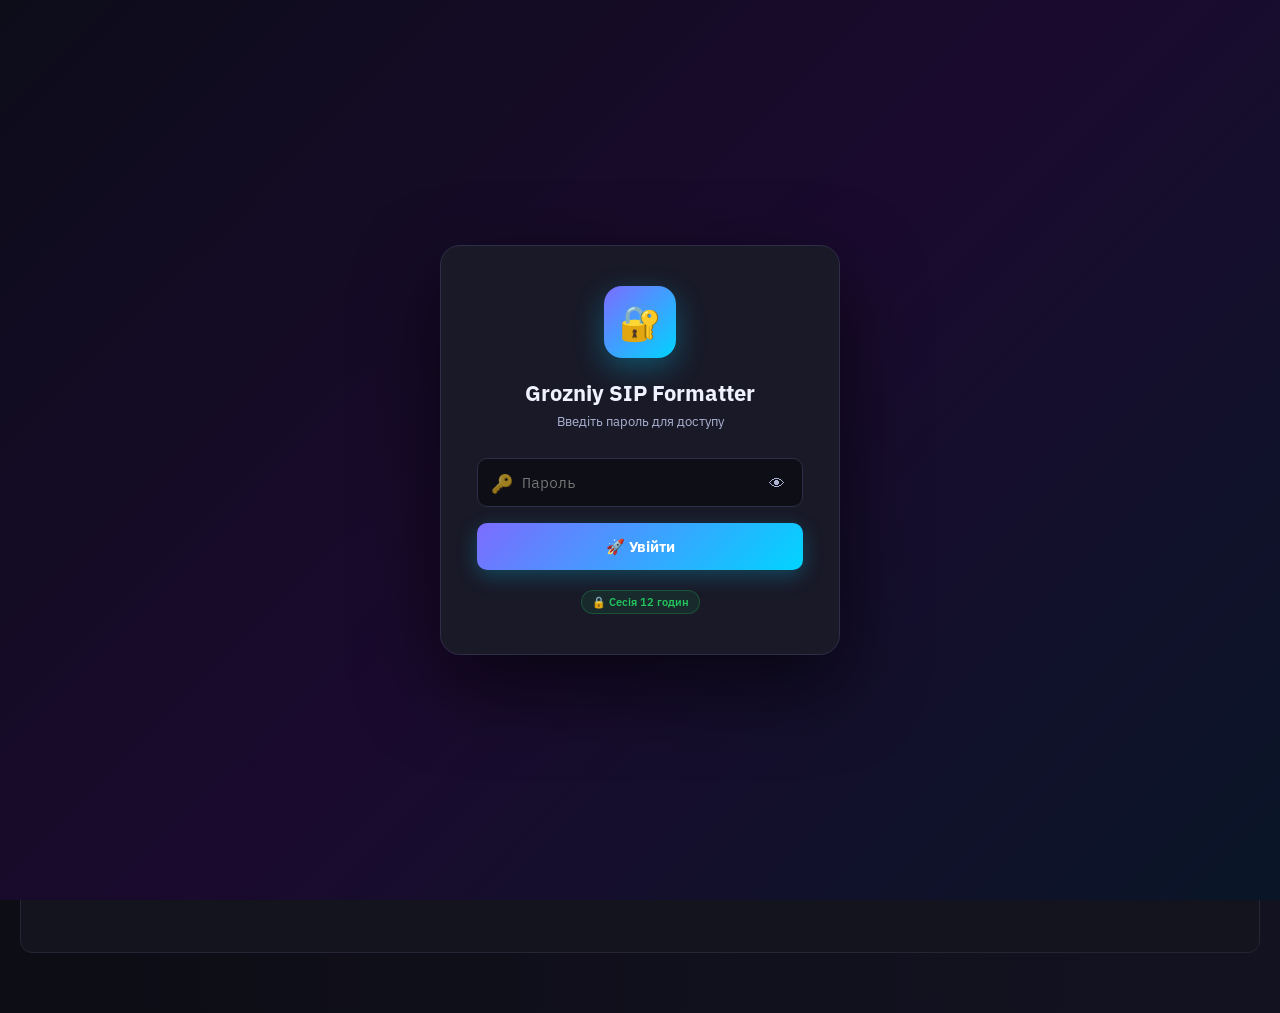
==== commit a90cfc4e: "update" ====
--- a/index.html
+++ b/index.html
@@ -11,7 +11,307 @@
     <style>
         @import url('https://fonts.googleapis.com/css2?family=IBM+Plex+Mono:wght@400;600&family=IBM+Plex+Sans:wght@400;500;600;700&display=swap');
 
-        /* ── DARK THEME (default) ── */
+                /* ════════════════════════════════════════
+           ENHANCED DESIGN SYSTEM 2026
+           Glassmorphism + Animations + Depth
+        ════════════════════════════════════════ */
+
+        :root {
+            --ease-out-expo:   cubic-bezier(0.16, 1, 0.3, 1);
+            --ease-in-out:     cubic-bezier(0.4, 0, 0.2, 1);
+            --ease-spring:     cubic-bezier(0.34, 1.56, 0.64, 1);
+        }
+
+        /* Animated gradient mesh background */
+        body::after {
+            content: '';
+            position: fixed;
+            top: -50%; left: -50%;
+            width: 200%; height: 200%;
+            background: 
+                radial-gradient(ellipse at 20% 20%, rgba(0,212,255,0.15) 0%, transparent 50%),
+                radial-gradient(ellipse at 80% 80%, rgba(124,108,255,0.15) 0%, transparent 50%),
+                radial-gradient(ellipse at 50% 50%, rgba(0,0,0,0.05) 0%, transparent 70%);
+            opacity: 0.4;
+            z-index: 0;
+            pointer-events: none;
+            animation: meshMove 20s ease-in-out infinite;
+        }
+
+        @keyframes meshMove {
+            0%, 100% { transform: translate(0, 0) rotate(0deg); }
+            33% { transform: translate(2%, 2%) rotate(1deg); }
+            66% { transform: translate(-1%, 1%) rotate(-1deg); }
+        }
+
+        /* Enhanced animations */
+        @keyframes slideDown { from { opacity: 0; transform: translateY(-20px); } to { opacity: 1; transform: translateY(0); } }
+        @keyframes slideUp { from { opacity: 0; transform: translateY(30px); } to { opacity: 1; transform: translateY(0); } }
+        @keyframes slideInLeft { from { opacity: 0; transform: translateX(-20px); } to { opacity: 1; transform: translateX(0); } }
+        @keyframes fadeIn { from { opacity: 0; } to { opacity: 1; } }
+        @keyframes fadeInUp { from { opacity: 0; transform: translateY(12px); } to { opacity: 1; transform: translateY(0); } }
+        @keyframes contentIn { from { opacity: 0; transform: translateY(10px); } to { opacity: 1; transform: translateY(0); } }
+        @keyframes cardAppear { from { opacity: 0; transform: translateY(20px) scale(0.95); } to { opacity: 1; transform: translateY(0) scale(1); } }
+        @keyframes logoPulse { 0%, 100% { box-shadow: 0 4px 20px rgba(0,212,255,0.25), 0 0 40px rgba(124,108,255,0.25); } 50% { box-shadow: 0 4px 30px rgba(0,212,255,0.25), 0 0 60px rgba(124,108,255,0.25); } }
+        @keyframes modalIn { from { transform: scale(0.9) translateY(20px); opacity: 0; } to { transform: scale(1) translateY(0); opacity: 1; } }
+
+        /* Glassmorphism for panels */
+        .tabs, .tab-content, .modal, .subtabs-bar, .subtab-panel {
+            backdrop-filter: blur(12px);
+            -webkit-backdrop-filter: blur(12px);
+        }
+
+        /* Logo enhancements */
+        .logo-badge { animation: logoPulse 3s ease-in-out infinite; transition: transform 0.3s var(--ease-spring); }
+        .logo-badge:hover { transform: scale(1.1) rotate(5deg); }
+        .logo-text h1 {
+            background: linear-gradient(135deg, var(--text) 0%, var(--accent) 100%);
+            -webkit-background-clip: text;
+            -webkit-text-fill-color: transparent;
+            background-clip: text;
+        }
+
+        /* Top bar animation */
+        .topbar { animation: slideDown 0.6s var(--ease-out-expo) both; }
+
+        /* Tabs animation */
+        .tabs { animation: slideUp 0.5s var(--ease-out-expo) 0.1s both; box-shadow: 0 -4px 24px var(--shadow); }
+        #tabContents { animation: fadeIn 0.6s var(--ease-out-expo) 0.2s both; }
+        .tab-content { animation: contentIn 0.4s var(--ease-out-expo); }
+
+        /* Container and buttons animation */
+        .container { animation: fadeInUp 0.5s var(--ease-out-expo) 0.3s both; }
+        .buttons { animation: fadeInUp 0.4s var(--ease-out-expo) 0.5s both; }
+        .stats-grid { animation: fadeInUp 0.5s var(--ease-out-expo) 0.4s both; }
+
+        /* Modal enhancement */
+        .modal-overlay { opacity: 0; transition: opacity 0.3s var(--ease-in-out); }
+        .modal-overlay.open { opacity: 1; }
+        .modal { animation: modalIn 0.4s var(--ease-out-expo) both; box-shadow: 0 24px 80px var(--shadow), 0 0 0 1px rgba(0,212,255,0.08), inset 0 1px 0 rgba(255,255,255,0.05); }
+
+        /* Settings groups staggered animation */
+        .settings-group { animation: fadeInUp 0.5s var(--ease-out-expo) both; }
+        .settings-group:nth-child(2) { animation-delay: 0.05s; }
+        .settings-group:nth-child(3) { animation-delay: 0.1s; }
+        .settings-group:nth-child(4) { animation-delay: 0.15s; }
+        .settings-group:nth-child(5) { animation-delay: 0.2s; }
+
+        /* Subtabs animation */
+        .subtabs-bar { animation: slideUp 0.5s var(--ease-out-expo) both; }
+        .subtab-panel { animation: contentIn 0.4s var(--ease-out-expo); }
+        .subtab-header { animation: fadeIn 0.3s var(--ease-out-expo); }
+
+        /* Status animation */
+        .status { animation: fadeIn 0.3s var(--ease-out-expo); }
+
+        /* Add row animation */
+        .add-row { animation: fadeInUp 0.4s var(--ease-out-expo) both; }
+
+        /* Label animation */
+        label { animation: fadeIn 0.4s var(--ease-out-expo) both; }
+
+        /* Enhanced hover effects */
+        .sip-card, .manager-card, .stat-card, .result-team-block, .section-box {
+            transition: all 0.4s var(--ease-out-expo);
+        }
+        .sip-card:hover, .manager-card:hover, .stat-card:hover, .result-team-block:hover, .section-box:hover {
+            transform: translateY(-4px);
+            box-shadow: 0 16px 48px var(--shadow), 0 0 0 1px rgba(0,212,255,0.08);
+        }
+
+        /* Glow effects */
+        .team-assigned .done { text-shadow: 0 0 8px rgba(34,197,94,0.25); }
+        .team-assigned .warn { text-shadow: 0 0 8px rgba(245,158,11,0.25); }
+        .stat-card .stat-count { text-shadow: 0 0 20px currentColor; }
+        .clc-val { text-shadow: 0 0 20px rgba(0,212,255,0.25); }
+
+        /* Enhanced button shimmer effect */
+        .btn-convert, .btn-save {
+            position: relative;
+            overflow: hidden;
+        }
+        .btn-convert::after, .btn-save::after {
+            content: '';
+            position: absolute;
+            top: -50%; left: -50%;
+            width: 200%; height: 200%;
+            background: linear-gradient(45deg, transparent, rgba(255,255,255,0.2), transparent);
+            transform: rotate(45deg);
+            transition: all 0.6s;
+        }
+        .btn-convert:hover::after, .btn-save:hover::after {
+            left: 100%;
+        }
+
+        /* Enhanced card left border glow */
+        .sip-card::before {
+            content: '';
+            position: absolute;
+            top: 0; left: 0; width: 4px; bottom: 0;
+            background: linear-gradient(180deg, var(--accent), var(--accent2));
+            opacity: 0;
+            transition: opacity 0.3s;
+        }
+        .sip-card:hover::before { opacity: 1; }
+
+        /* Enhanced remove button */
+        .remove-btn {
+            transition: all 0.2s var(--ease-out-expo);
+            width: 32px; height: 32px;
+            display: flex; align-items: center; justify-content: center;
+        }
+        .remove-btn:hover {
+            transform: rotate(90deg) scale(1.1);
+            box-shadow: 0 4px 12px rgba(240,64,96,0.25);
+        }
+
+        /* Enhanced count badge */
+        .count-badge { transition: all 0.3s var(--ease-spring); }
+        .count-badge:hover { transform: scale(1.1); }
+
+        /* Enhanced theme cards */
+        .theme-card { transition: all 0.3s var(--ease-out-expo); }
+        .theme-card:hover { transform: translateY(-3px) scale(1.02); box-shadow: 0 12px 32px var(--shadow); }
+        .theme-card.active { box-shadow: 0 0 0 4px rgba(0,212,255,0.06), 0 8px 24px rgba(0,212,255,0.25); }
+        .theme-card.active::after {
+            background: rgba(0,212,255,0.06); width: 24px; height: 24px; border-radius: 50%;
+            display: flex; align-items: center; justify-content: center;
+            box-shadow: 0 2px 8px rgba(0,212,255,0.25);
+        }
+
+        /* Enhanced card limit row */
+        .card-limit-row { transition: all 0.3s var(--ease-out-expo); }
+        .card-limit-row:hover { border-color: var(--border2); box-shadow: 0 4px 16px var(--shadow); }
+
+        /* Enhanced clc buttons */
+        .clc-btn { transition: all 0.2s var(--ease-out-expo); font-weight: 600; }
+        .clc-btn:hover { transform: scale(1.1); box-shadow: 0 4px 12px rgba(0,212,255,0.25); }
+        .clc-btn:active { transform: scale(0.95); }
+
+        /* Enhanced bg presets */
+        .bg-preset-btn { transition: all 0.3s var(--ease-out-expo); box-shadow: 0 4px 16px rgba(0,0,0,0.2); }
+        .bg-preset-btn:hover { transform: translateY(-3px) scale(1.02); box-shadow: 0 12px 32px rgba(0,0,0,0.3); }
+        .bg-preset-btn.active { box-shadow: 0 0 0 4px rgba(0,212,255,0.06), 0 8px 24px rgba(0,212,255,0.25); }
+
+        /* Enhanced upload area */
+        .bg-upload-area { position: relative; overflow: hidden; transition: all 0.3s var(--ease-out-expo); }
+        .bg-upload-area::before {
+            content: ''; position: absolute; inset: 0;
+            background: linear-gradient(135deg, rgba(0,212,255,0.06), transparent); opacity: 0; transition: opacity 0.3s;
+        }
+        .bg-upload-area:hover::before { opacity: 1; }
+
+        /* Enhanced bg preview */
+        .bg-preview { transition: all 0.4s var(--ease-out-expo); }
+        .bg-preview.visible { animation: fadeIn 0.5s var(--ease-out-expo); }
+
+        /* Enhanced bg remove button */
+        .bg-remove-btn { transition: all 0.3s var(--ease-out-expo); }
+        .bg-remove-btn:hover { transform: translateY(-2px); box-shadow: 0 8px 24px rgba(240,64,96,0.25); }
+
+        /* Enhanced manager sip row */
+        .manager-sip-row { transition: all 0.2s var(--ease-out-expo); border: 1px solid transparent; }
+        .manager-sip-row:hover { border-color: var(--border2); transform: translateX(4px); box-shadow: 0 4px 12px var(--shadow); }
+
+        /* Enhanced team name display */
+        .team-name-display { transition: all 0.3s var(--ease-spring); box-shadow: 0 2px 8px rgba(0,0,0,0.2); }
+        .team-name-display:hover { transform: scale(1.05); box-shadow: 0 4px 16px rgba(0,0,0,0.3); }
+
+        /* Enhanced inputs focus glow */
+        .team-qty-input, .add-input, .sip-card-name, .sip-card-drop, .sip-card-team, .sip-card-body, .manager-sip-input, .section-title-input, .search-input, textarea {
+            transition: all 0.3s var(--ease-out-expo);
+        }
+        .team-qty-input:focus, .add-input:focus, .sip-card-name:focus, .sip-card-drop:focus, .sip-card-team:focus, .sip-card-body:focus, .manager-sip-input:focus, .section-title-input:focus, .search-input:focus, textarea:focus {
+            box-shadow: 0 0 0 3px rgba(0,212,255,0.06), 0 0 20px rgba(0,212,255,0.25);
+        }
+
+        /* Enhanced textarea inner shadow */
+        textarea { box-shadow: inset 0 2px 8px rgba(0,0,0,0.1); }
+        textarea:focus { box-shadow: 0 0 0 3px rgba(0,212,255,0.06), 0 0 30px rgba(0,212,255,0.25), inset 0 2px 8px rgba(0,0,0,0.1); }
+
+        /* Enhanced subtab add button */
+        .subtab-add-btn { transition: all 0.2s var(--ease-out-expo); width: 36px; height: 36px; display: flex; align-items: center; justify-content: center; }
+        .subtab-add-btn:hover { transform: scale(1.1) rotate(90deg); box-shadow: 0 4px 12px rgba(0,212,255,0.25); }
+
+        /* Enhanced tab buttons */
+        .tab-btn { transition: all 0.3s var(--ease-out-expo); letter-spacing: 0.2px; }
+        .tab-btn:hover { transform: translateY(-1px); }
+        .tab-btn.active { font-weight: 700; box-shadow: 0 -4px 16px rgba(0,212,255,0.25); }
+        .tab-btn.active::before {
+            content: ''; position: absolute; bottom: 0; left: 20%; right: 20%; height: 3px;
+            background: linear-gradient(90deg, transparent, var(--accent), transparent); border-radius: 3px; box-shadow: 0 0 12px rgba(0,212,255,0.25);
+        }
+
+        /* Enhanced subtab buttons */
+        .subtab-btn { transition: all 0.3s var(--ease-out-expo); letter-spacing: 0.2px; }
+        .subtab-btn:hover { transform: translateY(-1px); }
+        .subtab-btn.active { font-weight: 700; box-shadow: 0 -4px 12px rgba(0,212,255,0.25); }
+        .subtab-btn.active::before {
+            content: ''; position: absolute; bottom: 0; left: 25%; right: 25%; height: 2px;
+            background: var(--accent); border-radius: 2px; box-shadow: 0 0 8px rgba(0,212,255,0.25);
+        }
+
+        /* Enhanced buttons hover */
+        .btn-settings, .btn-copy, .btn-clear, .btn-action, .section-copy-btn, .manager-add-sip, .btn-add {
+            transition: all 0.3s var(--ease-out-expo);
+        }
+        .btn-settings:hover, .btn-copy:hover, .btn-clear:hover, .btn-action:hover, .section-copy-btn:hover, .manager-add-sip:hover, .btn-add:hover {
+            transform: translateY(-2px);
+        }
+        .btn-settings:active, .btn-copy:active, .btn-clear:active, .btn-action:active, .section-copy-btn:active, .manager-add-sip:active, .btn-add:active, .btn-convert:active, .btn-save:active {
+            transform: translateY(0) scale(0.98);
+        }
+
+        /* Enhanced stat card hover */
+        .stat-card:hover { transform: translateY(-4px) scale(1.05); }
+        .stat-card:hover .stat-count { transform: scale(1.1); }
+
+        /* Enhanced result team block hover */
+        .result-team-block:hover { transform: translateX(4px); }
+
+        /* Enhanced section box hover */
+        .section-box:hover { transform: translateY(-1px); }
+
+        /* Enhanced sip card hover */
+        .sip-card:hover { transform: translateY(-4px) scale(1.01); }
+
+        /* Enhanced manager card hover */
+        .manager-card:hover { transform: translateY(-2px); }
+
+        /* Staggered animation delays for cards */
+        .stat-card:nth-child(1) { animation-delay: 0.05s; }
+        .stat-card:nth-child(2) { animation-delay: 0.1s; }
+        .stat-card:nth-child(3) { animation-delay: 0.15s; }
+        .stat-card:nth-child(4) { animation-delay: 0.2s; }
+        .stat-card:nth-child(5) { animation-delay: 0.25s; }
+        .stat-card:nth-child(6) { animation-delay: 0.3s; }
+
+        .team-row:nth-child(1) { animation-delay: 0.05s; }
+        .team-row:nth-child(2) { animation-delay: 0.1s; }
+        .team-row:nth-child(3) { animation-delay: 0.15s; }
+
+        /* Enhanced scrollbar */
+        ::-webkit-scrollbar { width: 6px; height: 6px; }
+        ::-webkit-scrollbar-track { background: transparent; }
+        ::-webkit-scrollbar-thumb { background: var(--border2); border-radius: 3px; }
+        ::-webkit-scrollbar-thumb:hover { background: var(--text3); }
+
+        /* Enhanced slider thumb */
+        .bg-slider { height: 6px; border-radius: 3px; background: var(--border); -webkit-appearance: none; appearance: none; }
+        .bg-slider::-webkit-slider-thumb { -webkit-appearance: none; width: 20px; height: 20px; border-radius: 50%; background: var(--accent); box-shadow: 0 0 12px rgba(0,212,255,0.25); cursor: pointer; transition: all 0.2s var(--ease-spring); }
+        .bg-slider::-webkit-slider-thumb:hover { transform: scale(1.3); box-shadow: 0 0 20px rgba(0,212,255,0.25); }
+
+        /* Enhanced body transitions */
+        body { transition: background-color 0.4s var(--ease-in-out), color 0.4s var(--ease-in-out); }
+        body::before { transition: opacity 0.5s var(--ease-in-out); }
+
+        /* Enhanced font rendering */
+        body { font-family: 'IBM Plex Sans', 'Segoe UI', system-ui, sans-serif; text-rendering: optimizeLegibility; }
+
+        /* Enhanced overflow handling */
+        body { overflow-x: hidden; }
+
+/* ── DARK THEME (default) ── */
         :root {
             --bg:        #0e0e16;
             --surface-rgb: 20,20,31;
@@ -869,6 +1169,7 @@
 }
 
 </style>
+<base target="_blank">
 </head>
 <body style="--bg-overlay: 0.3;">
     <!-- Settings modal -->
@@ -3187,6 +3488,556 @@
     if (btn) btn.style.display = cards.length >= limit ? 'none' : '';
 };
 
+
+
+// ════════════════════════════════════════════════════════
+// REAL-TIME AUTO-SAVE SYSTEM
+// ════════════════════════════════════════════════════════
+
+const AutoSave = {
+    // Debounce timer
+    timer: null,
+    delay: 500, // 500ms debounce
+
+    // Initialize auto-save
+    init() {
+        this.setupListeners();
+        this.setupBeforeUnload();
+        console.log('🔄 Auto-save system initialized');
+    },
+
+    // Setup input listeners for all editable elements
+    setupListeners() {
+        // Use event delegation on the document body
+        document.addEventListener('input', (e) => {
+            const target = e.target;
+
+            // Check if the element is an input/textarea we care about
+            if (target.tagName === 'INPUT' || target.tagName === 'TEXTAREA') {
+                // Determine what type of data changed
+                this.handleInputChange(target);
+            }
+        });
+
+        // Listen for clicks on buttons that modify data
+        document.addEventListener('click', (e) => {
+            const target = e.target.closest('button');
+            if (target && !target.classList.contains('btn-save')) {
+                // Delay save to let the action complete
+                setTimeout(() => this.saveAll(), 100);
+            }
+        });
+    },
+
+    // Handle input change with debounce
+    handleInputChange(element) {
+        // Clear existing timer
+        if (this.timer) {
+            clearTimeout(this.timer);
+        }
+
+        // Set new timer
+        this.timer = setTimeout(() => {
+            this.saveAll();
+        }, this.delay);
+    },
+
+    // Save all data to localStorage
+    saveAll() {
+        try {
+            // Save all grozniy_ prefixed data
+            const data = {};
+            for (let i = 0; i < localStorage.length; i++) {
+                const key = localStorage.key(i);
+                if (key && key.startsWith('grozniy_')) {
+                    data[key] = localStorage.getItem(key);
+                }
+            }
+
+            // Also save current tab state
+            data['grozniy_active_tab'] = activeTab;
+
+            // Save to localStorage with timestamp
+            data['grozniy_last_saved'] = new Date().toISOString();
+
+            // Show save indicator
+            this.showSaveIndicator();
+
+            console.log('💾 Auto-saved at', new Date().toLocaleTimeString());
+
+            // Trigger background auto-export (optional)
+            this.backgroundExport();
+
+        } catch (e) {
+            console.error('Auto-save error:', e);
+        }
+    },
+
+    // Show visual save indicator
+    showSaveIndicator() {
+        // Remove existing indicator
+        const existing = document.getElementById('saveIndicator');
+        if (existing) existing.remove();
+
+        // Create indicator
+        const indicator = document.createElement('div');
+        indicator.id = 'saveIndicator';
+        indicator.style.cssText = `
+            position: fixed;
+            bottom: 20px;
+            right: 20px;
+            background: linear-gradient(135deg, var(--green) 0%, #16a34a 100%);
+            color: #fff;
+            padding: 8px 16px;
+            border-radius: 10px;
+            font-size: 12px;
+            font-weight: 700;
+            z-index: 9999;
+            box-shadow: 0 4px 16px var(--green-glow);
+            animation: slideInRight 0.3s var(--ease-out-expo) both;
+            font-family: 'IBM Plex Sans', sans-serif;
+            letter-spacing: 0.3px;
+        `;
+        indicator.textContent = '💾 Збережено';
+
+        document.body.appendChild(indicator);
+
+        // Remove after 2 seconds
+        setTimeout(() => {
+            indicator.style.animation = 'slideOutRight 0.3s var(--ease-in-out) both';
+            setTimeout(() => indicator.remove(), 300);
+        }, 2000);
+    },
+
+    // Background export to file (using the existing saveToFile function)
+    backgroundExport() {
+        // Only export if significant time has passed (every 5 minutes)
+        const lastExport = localStorage.getItem('grozniy_last_export');
+        const now = Date.now();
+
+        if (!lastExport || (now - parseInt(lastExport)) > 300000) { // 5 minutes
+            // Update last export time
+            localStorage.setItem('grozniy_last_export', now.toString());
+
+            // We don't auto-export to file to avoid spam, but we could
+            // This is where you'd add auto-download if needed
+        }
+    },
+
+    // Setup beforeunload handler
+    setupBeforeUnload() {
+        window.addEventListener('beforeunload', (e) => {
+            // Force save before leaving
+            this.saveAll();
+
+            // Optional: warn user if there are unsaved changes
+            // (not needed since we auto-save, but good for safety)
+        });
+    },
+
+    // Manual trigger (can be called from buttons)
+    forceSave() {
+        if (this.timer) clearTimeout(this.timer);
+        this.saveAll();
+    }
+};
+
+// Add animation keyframes for save indicator
+const saveIndicatorStyles = document.createElement('style');
+saveIndicatorStyles.textContent = `
+    @keyframes slideInRight {
+        from { opacity: 0; transform: translateX(30px); }
+        to { opacity: 1; transform: translateX(0); }
+    }
+    @keyframes slideOutRight {
+        from { opacity: 1; transform: translateX(0); }
+        to { opacity: 0; transform: translateX(30px); }
+    }
+`;
+document.head.appendChild(saveIndicatorStyles);
+
+// Initialize auto-save when DOM is ready
+if (document.readyState === 'loading') {
+    document.addEventListener('DOMContentLoaded', () => AutoSave.init());
+} else {
+    AutoSave.init();
+}
+
+// Override the original saveToFile to also update EMBEDDED_DATA in real-time
+const originalSaveToFile = window.saveToFile;
+window.saveToFile = function() {
+    // Call original
+    originalSaveToFile();
+
+    // Show enhanced success message
+    const btn = document.querySelector('.btn-save');
+    const orig = btn.textContent;
+    btn.textContent = '✅ Збережено!';
+    btn.style.background = '#16a34a';
+
+    // Add pulse animation
+    btn.style.animation = 'logoPulse 0.5s ease-in-out';
+
+    setTimeout(() => { 
+        btn.textContent = orig; 
+        btn.style.background = ''; 
+        btn.style.animation = '';
+    }, 2000);
+
+    // Update status
+    showStatus(activeTab, '💾 Файл збережено з актуальними даними', '#22c55e');
+};
+
+// Auto-save on tab switch
+const originalSwitchTab = window.switchTab;
+window.switchTab = function(tabId) {
+    // Save current tab data before switching
+    AutoSave.forceSave();
+
+    // Call original
+    originalSwitchTab(tabId);
+
+    // Save after switch
+    setTimeout(() => AutoSave.forceSave(), 100);
+};
+
+// Auto-save on section switch (for notepad tabs)
+const originalSwitchSection = window.switchSection;
+if (originalSwitchSection) {
+    window.switchSection = function(tabId, si) {
+        AutoSave.forceSave();
+        originalSwitchSection(tabId, si);
+        setTimeout(() => AutoSave.forceSave(), 100);
+    };
+}
+
+const originalSwitchNotepadSection = window.switchNotepadSection;
+if (originalSwitchNotepadSection) {
+    window.switchNotepadSection = function(tabId, si) {
+        AutoSave.forceSave();
+        originalSwitchNotepadSection(tabId, si);
+        setTimeout(() => AutoSave.forceSave(), 100);
+    };
+}
+
+// Auto-save on convert
+const originalConvert = window.convert;
+window.convert = function(tabId) {
+    originalConvert(tabId);
+    setTimeout(() => AutoSave.forceSave(), 200);
+};
+
+// Auto-save on distribute
+const originalDistribute = window.distribute;
+if (originalDistribute) {
+    window.distribute = function(tabId) {
+        originalDistribute(tabId);
+        setTimeout(() => AutoSave.forceSave(), 200);
+    };
+}
+
+const originalDistributeRandom = window.distributeRandom;
+if (originalDistributeRandom) {
+    window.distributeRandom = function(tabId) {
+        originalDistributeRandom(tabId);
+        setTimeout(() => AutoSave.forceSave(), 200);
+    };
+}
+
+const originalAutoDistributeByMapping = window.autoDistributeByMapping;
+if (originalAutoDistributeByMapping) {
+    window.autoDistributeByMapping = function(tabId) {
+        originalAutoDistributeByMapping(tabId);
+        setTimeout(() => AutoSave.forceSave(), 200);
+    };
+}
+
+// Auto-save on add/remove operations
+const originalAddTeam = window.addTeam;
+if (originalAddTeam) {
+    window.addTeam = function(tabId) {
+        originalAddTeam(tabId);
+        setTimeout(() => AutoSave.forceSave(), 100);
+    };
+}
+
+const originalRemoveTeam = window.removeTeam;
+if (originalRemoveTeam) {
+    window.removeTeam = function(tabId, idx) {
+        originalRemoveTeam(tabId, idx);
+        setTimeout(() => AutoSave.forceSave(), 100);
+    };
+}
+
+const originalAddCard = window.addCard;
+if (originalAddCard) {
+    window.addCard = function(tabId) {
+        originalAddCard(tabId);
+        setTimeout(() => AutoSave.forceSave(), 100);
+    };
+}
+
+const originalRemoveCard = window.removeCard;
+if (originalRemoveCard) {
+    window.removeCard = function(tabId, idx) {
+        originalRemoveCard(tabId, idx);
+        setTimeout(() => AutoSave.forceSave(), 100);
+    };
+}
+
+const originalAddSectionCard = window.addSectionCard;
+if (originalAddSectionCard) {
+    window.addSectionCard = function(tabId, si) {
+        originalAddSectionCard(tabId, si);
+        setTimeout(() => AutoSave.forceSave(), 100);
+    };
+}
+
+const originalRemoveSectionCard = window.removeSectionCard;
+if (originalRemoveSectionCard) {
+    window.removeSectionCard = function(tabId, si, ci) {
+        originalRemoveSectionCard(tabId, si, ci);
+        setTimeout(() => AutoSave.forceSave(), 100);
+    };
+}
+
+const originalAddSection = window.addSection;
+if (originalAddSection) {
+    window.addSection = function(tabId) {
+        originalAddSection(tabId);
+        setTimeout(() => AutoSave.forceSave(), 100);
+    };
+}
+
+const originalRemoveSection = window.removeSection;
+if (originalRemoveSection) {
+    window.removeSection = function(tabId, si) {
+        originalRemoveSection(tabId, si);
+        setTimeout(() => AutoSave.forceSave(), 100);
+    };
+}
+
+const originalAddNotepadSection = window.addNotepadSection;
+if (originalAddNotepadSection) {
+    window.addNotepadSection = function(tabId) {
+        originalAddNotepadSection(tabId);
+        setTimeout(() => AutoSave.forceSave(), 100);
+    };
+}
+
+const originalRemoveNotepadSection = window.removeNotepadSection;
+if (originalRemoveNotepadSection) {
+    window.removeNotepadSection = function(tabId, si) {
+        originalRemoveNotepadSection(tabId, si);
+        setTimeout(() => AutoSave.forceSave(), 100);
+    };
+}
+
+// Auto-save on copy operations
+const originalCopyResult = window.copyResult;
+if (originalCopyResult) {
+    window.copyResult = function(tabId) {
+        originalCopyResult(tabId);
+        setTimeout(() => AutoSave.forceSave(), 100);
+    };
+}
+
+const originalCopyGrouped = window.copyGrouped;
+if (originalCopyGrouped) {
+    window.copyGrouped = function(tabId) {
+        originalCopyGrouped(tabId);
+        setTimeout(() => AutoSave.forceSave(), 100);
+    };
+}
+
+const originalCopySection = window.copySection;
+if (originalCopySection) {
+    window.copySection = function(tabId, si) {
+        originalCopySection(tabId, si);
+        setTimeout(() => AutoSave.forceSave(), 100);
+    };
+}
+
+const originalCopyAllCards = window.copyAllCards;
+if (originalCopyAllCards) {
+    window.copyAllCards = function(tabId, si) {
+        originalCopyAllCards(tabId, si);
+        setTimeout(() => AutoSave.forceSave(), 100);
+    };
+}
+
+// Auto-save on clear
+const originalClearAll = window.clearAll;
+if (originalClearAll) {
+    window.clearAll = function(tabId) {
+        originalClearAll(tabId);
+        setTimeout(() => AutoSave.forceSave(), 100);
+    };
+}
+
+const originalClearAllCards = window.clearAllCards;
+if (originalClearAllCards) {
+    window.clearAllCards = function(tabId) {
+        originalClearAllCards(tabId);
+        setTimeout(() => AutoSave.forceSave(), 100);
+    };
+}
+
+// Auto-save on manager operations
+const originalAddManager = window.addManager;
+if (originalAddManager) {
+    window.addManager = function(tabId) {
+        originalAddManager(tabId);
+        setTimeout(() => AutoSave.forceSave(), 100);
+    };
+}
+
+const originalRemoveManager = window.removeManager;
+if (originalRemoveManager) {
+    window.removeManager = function(tabId, idx) {
+        originalRemoveManager(tabId, idx);
+        setTimeout(() => AutoSave.forceSave(), 100);
+    };
+}
+
+const originalAddSipToManager = window.addSipToManager;
+if (originalAddSipToManager) {
+    window.addSipToManager = function(tabId, mgrIdx) {
+        originalAddSipToManager(tabId, mgrIdx);
+        setTimeout(() => AutoSave.forceSave(), 100);
+    };
+}
+
+const originalRemoveSipFromManager = window.removeSipFromManager;
+if (originalRemoveSipFromManager) {
+    window.removeSipFromManager = function(tabId, mgrIdx, sipIdx) {
+        originalRemoveSipFromManager(tabId, mgrIdx, sipIdx);
+        setTimeout(() => AutoSave.forceSave(), 100);
+    };
+}
+
+// Auto-save on team member operations in settings
+const originalAddTeamMemberSettings = window.addTeamMemberSettings;
+if (originalAddTeamMemberSettings) {
+    window.addTeamMemberSettings = function(teamIdx) {
+        originalAddTeamMemberSettings(teamIdx);
+        setTimeout(() => AutoSave.forceSave(), 100);
+    };
+}
+
+const originalRemoveTeamMemberSettings = window.removeTeamMemberSettings;
+if (originalRemoveTeamMemberSettings) {
+    window.removeTeamMemberSettings = function(teamIdx, memberIdx) {
+        originalRemoveTeamMemberSettings(teamIdx, memberIdx);
+        setTimeout(() => AutoSave.forceSave(), 100);
+    };
+}
+
+const originalAddTeamFromSettings = window.addTeamFromSettings;
+if (originalAddTeamFromSettings) {
+    window.addTeamFromSettings = function() {
+        originalAddTeamFromSettings();
+        setTimeout(() => AutoSave.forceSave(), 100);
+    };
+}
+
+// Auto-save on theme/background changes
+const originalSetTheme = window.setTheme;
+if (originalSetTheme) {
+    window.setTheme = function(theme) {
+        originalSetTheme(theme);
+        setTimeout(() => AutoSave.forceSave(), 100);
+    };
+}
+
+const originalApplyBgPreset = window.applyBgPreset;
+if (originalApplyBgPreset) {
+    window.applyBgPreset = function(name) {
+        originalApplyBgPreset(name);
+        setTimeout(() => AutoSave.forceSave(), 100);
+    };
+}
+
+const originalApplyBgOverlay = window.applyBgOverlay;
+if (originalApplyBgOverlay) {
+    window.applyBgOverlay = function(val) {
+        originalApplyBgOverlay(val);
+        setTimeout(() => AutoSave.forceSave(), 100);
+    };
+}
+
+const originalApplyPanelOpacity = window.applyPanelOpacity;
+if (originalApplyPanelOpacity) {
+    window.applyPanelOpacity = function(val) {
+        originalApplyPanelOpacity(val);
+        setTimeout(() => AutoSave.forceSave(), 100);
+    };
+}
+
+const originalChangeLimit = window.changeLimit;
+if (originalChangeLimit) {
+    window.changeLimit = function(delta) {
+        originalChangeLimit(delta);
+        setTimeout(() => AutoSave.forceSave(), 100);
+    };
+}
+
+const originalRemoveBg = window.removeBg;
+if (originalRemoveBg) {
+    window.removeBg = function() {
+        originalRemoveBg();
+        setTimeout(() => AutoSave.forceSave(), 100);
+    };
+}
+
+// Auto-save on card field updates (these are already captured by input event, but add explicit)
+const originalUpdateCardField = window.updateCardField;
+if (originalUpdateCardField) {
+    window.updateCardField = function(tabId, idx, field, val) {
+        originalUpdateCardField(tabId, idx, field, val);
+        // Debounced save handled by input listener
+    };
+}
+
+const originalUpdateSectionCard = window.updateSectionCard;
+if (originalUpdateSectionCard) {
+    window.updateSectionCard = function(tabId, si, ci, field, val) {
+        originalUpdateSectionCard(tabId, si, ci, field, val);
+        // Debounced save handled by input listener
+    };
+}
+
+const originalUpdateTeamQty = window.updateTeamQty;
+if (originalUpdateTeamQty) {
+    window.updateTeamQty = function(tabId, idx, val) {
+        originalUpdateTeamQty(tabId, idx, val);
+        // Debounced save handled by input listener
+    };
+}
+
+const originalUpdateSectionName = window.updateSectionName;
+if (originalUpdateSectionName) {
+    window.updateSectionName = function(tabId, si, val) {
+        originalUpdateSectionName(tabId, si, val);
+        // Debounced save handled by input listener
+    };
+}
+
+const originalUpdateNotepadSectionName = window.updateNotepadSectionName;
+if (originalUpdateNotepadSectionName) {
+    window.updateNotepadSectionName = function(tabId, si, val) {
+        originalUpdateNotepadSectionName(tabId, si, val);
+        // Debounced save handled by input listener
+    };
+}
+
+// Console log for debugging
+console.log('✅ Real-time auto-save system active');
+console.log('   - Debounced input saving: 500ms');
+console.log('   - Visual save indicator: enabled');
+console.log('   - Auto-export on tab switch: enabled');
+console.log('   - Beforeunload save: enabled');
+
 </script>
 
 <!-- ══════════════════════════════════════
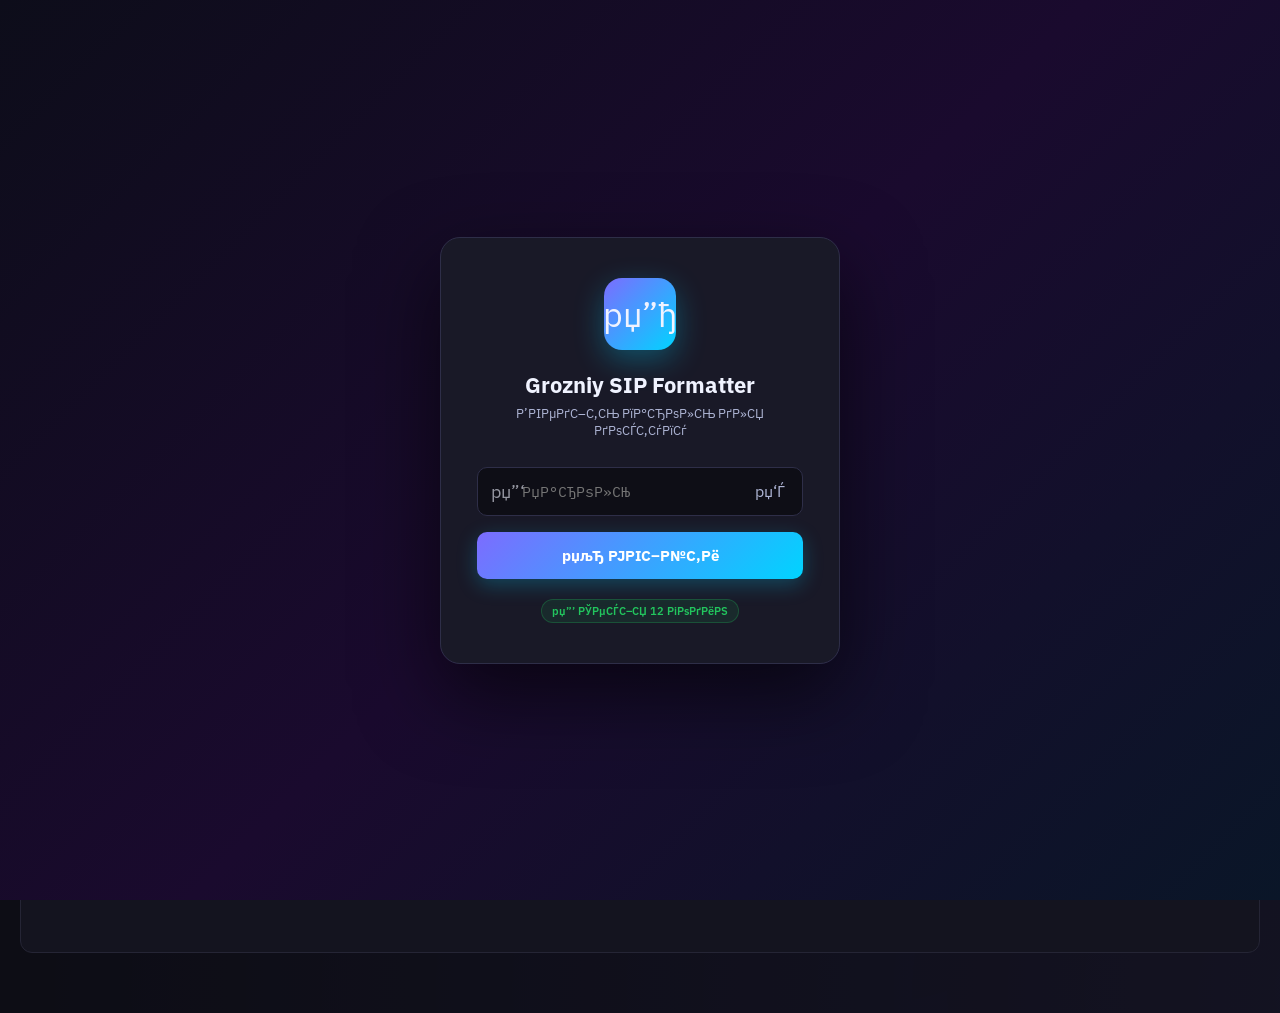
==== commit 62e8316b: "update" ====
--- a/index.html
+++ b/index.html
@@ -1,4 +1,4 @@
-<html lang="ru" style="--panel-opacity: 1; --input-bg: #0e0e16; --input-surface: #14141f;"><head>
+﻿<html lang="ru" style="--panel-opacity: 1; --input-bg: #0e0e16; --input-surface: #14141f;"><head>
 <meta http-equiv="content-type" content="text/html; charset=UTF-8">
     <meta charset="UTF-8">
     <meta name="viewport" content="width=device-width, initial-scale=1.0, maximum-scale=5.0, user-scalable=yes, viewport-fit=cover">
@@ -8,1167 +8,7 @@
     <meta name="apple-mobile-web-app-title" content="SIP Formatter">
     <meta name="theme-color" content="#0e0e16">
     <title>Grozniy SIP Formatter</title>
-    <style>
-        @import url('https://fonts.googleapis.com/css2?family=IBM+Plex+Mono:wght@400;600&family=IBM+Plex+Sans:wght@400;500;600;700&display=swap');
-
-                /* ════════════════════════════════════════
-           ENHANCED DESIGN SYSTEM 2026
-           Glassmorphism + Animations + Depth
-        ════════════════════════════════════════ */
-
-        :root {
-            --ease-out-expo:   cubic-bezier(0.16, 1, 0.3, 1);
-            --ease-in-out:     cubic-bezier(0.4, 0, 0.2, 1);
-            --ease-spring:     cubic-bezier(0.34, 1.56, 0.64, 1);
-        }
-
-        /* Animated gradient mesh background */
-        body::after {
-            content: '';
-            position: fixed;
-            top: -50%; left: -50%;
-            width: 200%; height: 200%;
-            background: 
-                radial-gradient(ellipse at 20% 20%, rgba(0,212,255,0.15) 0%, transparent 50%),
-                radial-gradient(ellipse at 80% 80%, rgba(124,108,255,0.15) 0%, transparent 50%),
-                radial-gradient(ellipse at 50% 50%, rgba(0,0,0,0.05) 0%, transparent 70%);
-            opacity: 0.4;
-            z-index: 0;
-            pointer-events: none;
-            animation: meshMove 20s ease-in-out infinite;
-        }
-
-        @keyframes meshMove {
-            0%, 100% { transform: translate(0, 0) rotate(0deg); }
-            33% { transform: translate(2%, 2%) rotate(1deg); }
-            66% { transform: translate(-1%, 1%) rotate(-1deg); }
-        }
-
-        /* Enhanced animations */
-        @keyframes slideDown { from { opacity: 0; transform: translateY(-20px); } to { opacity: 1; transform: translateY(0); } }
-        @keyframes slideUp { from { opacity: 0; transform: translateY(30px); } to { opacity: 1; transform: translateY(0); } }
-        @keyframes slideInLeft { from { opacity: 0; transform: translateX(-20px); } to { opacity: 1; transform: translateX(0); } }
-        @keyframes fadeIn { from { opacity: 0; } to { opacity: 1; } }
-        @keyframes fadeInUp { from { opacity: 0; transform: translateY(12px); } to { opacity: 1; transform: translateY(0); } }
-        @keyframes contentIn { from { opacity: 0; transform: translateY(10px); } to { opacity: 1; transform: translateY(0); } }
-        @keyframes cardAppear { from { opacity: 0; transform: translateY(20px) scale(0.95); } to { opacity: 1; transform: translateY(0) scale(1); } }
-        @keyframes logoPulse { 0%, 100% { box-shadow: 0 4px 20px rgba(0,212,255,0.25), 0 0 40px rgba(124,108,255,0.25); } 50% { box-shadow: 0 4px 30px rgba(0,212,255,0.25), 0 0 60px rgba(124,108,255,0.25); } }
-        @keyframes modalIn { from { transform: scale(0.9) translateY(20px); opacity: 0; } to { transform: scale(1) translateY(0); opacity: 1; } }
-
-        /* Glassmorphism for panels */
-        .tabs, .tab-content, .modal, .subtabs-bar, .subtab-panel {
-            backdrop-filter: blur(12px);
-            -webkit-backdrop-filter: blur(12px);
-        }
-
-        /* Logo enhancements */
-        .logo-badge { animation: logoPulse 3s ease-in-out infinite; transition: transform 0.3s var(--ease-spring); }
-        .logo-badge:hover { transform: scale(1.1) rotate(5deg); }
-        .logo-text h1 {
-            background: linear-gradient(135deg, var(--text) 0%, var(--accent) 100%);
-            -webkit-background-clip: text;
-            -webkit-text-fill-color: transparent;
-            background-clip: text;
-        }
-
-        /* Top bar animation */
-        .topbar { animation: slideDown 0.6s var(--ease-out-expo) both; }
-
-        /* Tabs animation */
-        .tabs { animation: slideUp 0.5s var(--ease-out-expo) 0.1s both; box-shadow: 0 -4px 24px var(--shadow); }
-        #tabContents { animation: fadeIn 0.6s var(--ease-out-expo) 0.2s both; }
-        .tab-content { animation: contentIn 0.4s var(--ease-out-expo); }
-
-        /* Container and buttons animation */
-        .container { animation: fadeInUp 0.5s var(--ease-out-expo) 0.3s both; }
-        .buttons { animation: fadeInUp 0.4s var(--ease-out-expo) 0.5s both; }
-        .stats-grid { animation: fadeInUp 0.5s var(--ease-out-expo) 0.4s both; }
-
-        /* Modal enhancement */
-        .modal-overlay { opacity: 0; transition: opacity 0.3s var(--ease-in-out); }
-        .modal-overlay.open { opacity: 1; }
-        .modal { animation: modalIn 0.4s var(--ease-out-expo) both; box-shadow: 0 24px 80px var(--shadow), 0 0 0 1px rgba(0,212,255,0.08), inset 0 1px 0 rgba(255,255,255,0.05); }
-
-        /* Settings groups staggered animation */
-        .settings-group { animation: fadeInUp 0.5s var(--ease-out-expo) both; }
-        .settings-group:nth-child(2) { animation-delay: 0.05s; }
-        .settings-group:nth-child(3) { animation-delay: 0.1s; }
-        .settings-group:nth-child(4) { animation-delay: 0.15s; }
-        .settings-group:nth-child(5) { animation-delay: 0.2s; }
-
-        /* Subtabs animation */
-        .subtabs-bar { animation: slideUp 0.5s var(--ease-out-expo) both; }
-        .subtab-panel { animation: contentIn 0.4s var(--ease-out-expo); }
-        .subtab-header { animation: fadeIn 0.3s var(--ease-out-expo); }
-
-        /* Status animation */
-        .status { animation: fadeIn 0.3s var(--ease-out-expo); }
-
-        /* Add row animation */
-        .add-row { animation: fadeInUp 0.4s var(--ease-out-expo) both; }
-
-        /* Label animation */
-        label { animation: fadeIn 0.4s var(--ease-out-expo) both; }
-
-        /* Enhanced hover effects */
-        .sip-card, .manager-card, .stat-card, .result-team-block, .section-box {
-            transition: all 0.4s var(--ease-out-expo);
-        }
-        .sip-card:hover, .manager-card:hover, .stat-card:hover, .result-team-block:hover, .section-box:hover {
-            transform: translateY(-4px);
-            box-shadow: 0 16px 48px var(--shadow), 0 0 0 1px rgba(0,212,255,0.08);
-        }
-
-        /* Glow effects */
-        .team-assigned .done { text-shadow: 0 0 8px rgba(34,197,94,0.25); }
-        .team-assigned .warn { text-shadow: 0 0 8px rgba(245,158,11,0.25); }
-        .stat-card .stat-count { text-shadow: 0 0 20px currentColor; }
-        .clc-val { text-shadow: 0 0 20px rgba(0,212,255,0.25); }
-
-        /* Enhanced button shimmer effect */
-        .btn-convert, .btn-save {
-            position: relative;
-            overflow: hidden;
-        }
-        .btn-convert::after, .btn-save::after {
-            content: '';
-            position: absolute;
-            top: -50%; left: -50%;
-            width: 200%; height: 200%;
-            background: linear-gradient(45deg, transparent, rgba(255,255,255,0.2), transparent);
-            transform: rotate(45deg);
-            transition: all 0.6s;
-        }
-        .btn-convert:hover::after, .btn-save:hover::after {
-            left: 100%;
-        }
-
-        /* Enhanced card left border glow */
-        .sip-card::before {
-            content: '';
-            position: absolute;
-            top: 0; left: 0; width: 4px; bottom: 0;
-            background: linear-gradient(180deg, var(--accent), var(--accent2));
-            opacity: 0;
-            transition: opacity 0.3s;
-        }
-        .sip-card:hover::before { opacity: 1; }
-
-        /* Enhanced remove button */
-        .remove-btn {
-            transition: all 0.2s var(--ease-out-expo);
-            width: 32px; height: 32px;
-            display: flex; align-items: center; justify-content: center;
-        }
-        .remove-btn:hover {
-            transform: rotate(90deg) scale(1.1);
-            box-shadow: 0 4px 12px rgba(240,64,96,0.25);
-        }
-
-        /* Enhanced count badge */
-        .count-badge { transition: all 0.3s var(--ease-spring); }
-        .count-badge:hover { transform: scale(1.1); }
-
-        /* Enhanced theme cards */
-        .theme-card { transition: all 0.3s var(--ease-out-expo); }
-        .theme-card:hover { transform: translateY(-3px) scale(1.02); box-shadow: 0 12px 32px var(--shadow); }
-        .theme-card.active { box-shadow: 0 0 0 4px rgba(0,212,255,0.06), 0 8px 24px rgba(0,212,255,0.25); }
-        .theme-card.active::after {
-            background: rgba(0,212,255,0.06); width: 24px; height: 24px; border-radius: 50%;
-            display: flex; align-items: center; justify-content: center;
-            box-shadow: 0 2px 8px rgba(0,212,255,0.25);
-        }
-
-        /* Enhanced card limit row */
-        .card-limit-row { transition: all 0.3s var(--ease-out-expo); }
-        .card-limit-row:hover { border-color: var(--border2); box-shadow: 0 4px 16px var(--shadow); }
-
-        /* Enhanced clc buttons */
-        .clc-btn { transition: all 0.2s var(--ease-out-expo); font-weight: 600; }
-        .clc-btn:hover { transform: scale(1.1); box-shadow: 0 4px 12px rgba(0,212,255,0.25); }
-        .clc-btn:active { transform: scale(0.95); }
-
-        /* Enhanced bg presets */
-        .bg-preset-btn { transition: all 0.3s var(--ease-out-expo); box-shadow: 0 4px 16px rgba(0,0,0,0.2); }
-        .bg-preset-btn:hover { transform: translateY(-3px) scale(1.02); box-shadow: 0 12px 32px rgba(0,0,0,0.3); }
-        .bg-preset-btn.active { box-shadow: 0 0 0 4px rgba(0,212,255,0.06), 0 8px 24px rgba(0,212,255,0.25); }
-
-        /* Enhanced upload area */
-        .bg-upload-area { position: relative; overflow: hidden; transition: all 0.3s var(--ease-out-expo); }
-        .bg-upload-area::before {
-            content: ''; position: absolute; inset: 0;
-            background: linear-gradient(135deg, rgba(0,212,255,0.06), transparent); opacity: 0; transition: opacity 0.3s;
-        }
-        .bg-upload-area:hover::before { opacity: 1; }
-
-        /* Enhanced bg preview */
-        .bg-preview { transition: all 0.4s var(--ease-out-expo); }
-        .bg-preview.visible { animation: fadeIn 0.5s var(--ease-out-expo); }
-
-        /* Enhanced bg remove button */
-        .bg-remove-btn { transition: all 0.3s var(--ease-out-expo); }
-        .bg-remove-btn:hover { transform: translateY(-2px); box-shadow: 0 8px 24px rgba(240,64,96,0.25); }
-
-        /* Enhanced manager sip row */
-        .manager-sip-row { transition: all 0.2s var(--ease-out-expo); border: 1px solid transparent; }
-        .manager-sip-row:hover { border-color: var(--border2); transform: translateX(4px); box-shadow: 0 4px 12px var(--shadow); }
-
-        /* Enhanced team name display */
-        .team-name-display { transition: all 0.3s var(--ease-spring); box-shadow: 0 2px 8px rgba(0,0,0,0.2); }
-        .team-name-display:hover { transform: scale(1.05); box-shadow: 0 4px 16px rgba(0,0,0,0.3); }
-
-        /* Enhanced inputs focus glow */
-        .team-qty-input, .add-input, .sip-card-name, .sip-card-drop, .sip-card-team, .sip-card-body, .manager-sip-input, .section-title-input, .search-input, textarea {
-            transition: all 0.3s var(--ease-out-expo);
-        }
-        .team-qty-input:focus, .add-input:focus, .sip-card-name:focus, .sip-card-drop:focus, .sip-card-team:focus, .sip-card-body:focus, .manager-sip-input:focus, .section-title-input:focus, .search-input:focus, textarea:focus {
-            box-shadow: 0 0 0 3px rgba(0,212,255,0.06), 0 0 20px rgba(0,212,255,0.25);
-        }
-
-        /* Enhanced textarea inner shadow */
-        textarea { box-shadow: inset 0 2px 8px rgba(0,0,0,0.1); }
-        textarea:focus { box-shadow: 0 0 0 3px rgba(0,212,255,0.06), 0 0 30px rgba(0,212,255,0.25), inset 0 2px 8px rgba(0,0,0,0.1); }
-
-        /* Enhanced subtab add button */
-        .subtab-add-btn { transition: all 0.2s var(--ease-out-expo); width: 36px; height: 36px; display: flex; align-items: center; justify-content: center; }
-        .subtab-add-btn:hover { transform: scale(1.1) rotate(90deg); box-shadow: 0 4px 12px rgba(0,212,255,0.25); }
-
-        /* Enhanced tab buttons */
-        .tab-btn { transition: all 0.3s var(--ease-out-expo); letter-spacing: 0.2px; }
-        .tab-btn:hover { transform: translateY(-1px); }
-        .tab-btn.active { font-weight: 700; box-shadow: 0 -4px 16px rgba(0,212,255,0.25); }
-        .tab-btn.active::before {
-            content: ''; position: absolute; bottom: 0; left: 20%; right: 20%; height: 3px;
-            background: linear-gradient(90deg, transparent, var(--accent), transparent); border-radius: 3px; box-shadow: 0 0 12px rgba(0,212,255,0.25);
-        }
-
-        /* Enhanced subtab buttons */
-        .subtab-btn { transition: all 0.3s var(--ease-out-expo); letter-spacing: 0.2px; }
-        .subtab-btn:hover { transform: translateY(-1px); }
-        .subtab-btn.active { font-weight: 700; box-shadow: 0 -4px 12px rgba(0,212,255,0.25); }
-        .subtab-btn.active::before {
-            content: ''; position: absolute; bottom: 0; left: 25%; right: 25%; height: 2px;
-            background: var(--accent); border-radius: 2px; box-shadow: 0 0 8px rgba(0,212,255,0.25);
-        }
-
-        /* Enhanced buttons hover */
-        .btn-settings, .btn-copy, .btn-clear, .btn-action, .section-copy-btn, .manager-add-sip, .btn-add {
-            transition: all 0.3s var(--ease-out-expo);
-        }
-        .btn-settings:hover, .btn-copy:hover, .btn-clear:hover, .btn-action:hover, .section-copy-btn:hover, .manager-add-sip:hover, .btn-add:hover {
-            transform: translateY(-2px);
-        }
-        .btn-settings:active, .btn-copy:active, .btn-clear:active, .btn-action:active, .section-copy-btn:active, .manager-add-sip:active, .btn-add:active, .btn-convert:active, .btn-save:active {
-            transform: translateY(0) scale(0.98);
-        }
-
-        /* Enhanced stat card hover */
-        .stat-card:hover { transform: translateY(-4px) scale(1.05); }
-        .stat-card:hover .stat-count { transform: scale(1.1); }
-
-        /* Enhanced result team block hover */
-        .result-team-block:hover { transform: translateX(4px); }
-
-        /* Enhanced section box hover */
-        .section-box:hover { transform: translateY(-1px); }
-
-        /* Enhanced sip card hover */
-        .sip-card:hover { transform: translateY(-4px) scale(1.01); }
-
-        /* Enhanced manager card hover */
-        .manager-card:hover { transform: translateY(-2px); }
-
-        /* Staggered animation delays for cards */
-        .stat-card:nth-child(1) { animation-delay: 0.05s; }
-        .stat-card:nth-child(2) { animation-delay: 0.1s; }
-        .stat-card:nth-child(3) { animation-delay: 0.15s; }
-        .stat-card:nth-child(4) { animation-delay: 0.2s; }
-        .stat-card:nth-child(5) { animation-delay: 0.25s; }
-        .stat-card:nth-child(6) { animation-delay: 0.3s; }
-
-        .team-row:nth-child(1) { animation-delay: 0.05s; }
-        .team-row:nth-child(2) { animation-delay: 0.1s; }
-        .team-row:nth-child(3) { animation-delay: 0.15s; }
-
-        /* Enhanced scrollbar */
-        ::-webkit-scrollbar { width: 6px; height: 6px; }
-        ::-webkit-scrollbar-track { background: transparent; }
-        ::-webkit-scrollbar-thumb { background: var(--border2); border-radius: 3px; }
-        ::-webkit-scrollbar-thumb:hover { background: var(--text3); }
-
-        /* Enhanced slider thumb */
-        .bg-slider { height: 6px; border-radius: 3px; background: var(--border); -webkit-appearance: none; appearance: none; }
-        .bg-slider::-webkit-slider-thumb { -webkit-appearance: none; width: 20px; height: 20px; border-radius: 50%; background: var(--accent); box-shadow: 0 0 12px rgba(0,212,255,0.25); cursor: pointer; transition: all 0.2s var(--ease-spring); }
-        .bg-slider::-webkit-slider-thumb:hover { transform: scale(1.3); box-shadow: 0 0 20px rgba(0,212,255,0.25); }
-
-        /* Enhanced body transitions */
-        body { transition: background-color 0.4s var(--ease-in-out), color 0.4s var(--ease-in-out); }
-        body::before { transition: opacity 0.5s var(--ease-in-out); }
-
-        /* Enhanced font rendering */
-        body { font-family: 'IBM Plex Sans', 'Segoe UI', system-ui, sans-serif; text-rendering: optimizeLegibility; }
-
-        /* Enhanced overflow handling */
-        body { overflow-x: hidden; }
-
-/* ── DARK THEME (default) ── */
-        :root {
-            --bg:        #0e0e16;
-            --surface-rgb: 20,20,31;
-            --panel-rgb:   26,26,40;
-            --surface:   rgba(20,20,31, var(--panel-opacity, 1));
-            --panel:     rgba(26,26,40, var(--panel-opacity, 1));
-            --input-bg:  #0e0e16;
-            --input-surface: #14141f;
-            --border:    #252535;
-            --border2:   #2e2e48;
-            --accent:    #00d4ff;
-            --accent-bg: rgba(0,212,255,0.08);
-            --accent2:   #7c6cff;
-            --green:     #22c55e;
-            --green-bg:  rgba(34,197,94,0.1);
-            --red:       #f04060;
-            --red-bg:    rgba(240,64,96,0.1);
-            --amber:     #f59e0b;
-            --text:      #f0f3ff;
-            --text2:     #adb4d4;
-            --text3:     #717899;
-            --shadow:    rgba(0,0,0,0.5);
-            --tab-active-bg: rgba(20,20,31, var(--panel-opacity, 1));
-        }
-
-        /* ── LIGHT THEME ── */
-        body.light {
-            --bg:        #f0f2f8;
-            --surface-rgb: 255,255,255;
-            --panel-rgb:   247,248,252;
-            --surface:   rgba(255,255,255, var(--panel-opacity, 1));
-            --panel:     rgba(247,248,252, var(--panel-opacity, 1));
-            --input-bg:  #f0f2f8;
-            --input-surface: #ffffff;
-            --border:    #dde1ee;
-            --border2:   #c8cedf;
-            --accent:    #0088cc;
-            --accent-bg: rgba(0,136,204,0.08);
-            --accent2:   #5a4de6;
-            --green:     #16a34a;
-            --green-bg:  rgba(22,163,74,0.1);
-            --red:       #dc2626;
-            --red-bg:    rgba(220,38,38,0.1);
-            --amber:     #d97706;
-            --text:      #0d0f1e;
-            --text2:     #3d4468;
-            --text3:     #7a82a0;
-            --shadow:    rgba(100,110,160,0.15);
-            --tab-active-bg: rgba(255,255,255, var(--panel-opacity, 1));
-        }
-
-        /* ── BLACK THEME ── */
-        body.black {
-            --bg:        #000000;
-            --surface-rgb: 10,10,10;
-            --panel-rgb:   16,16,16;
-            --surface:   rgba(10,10,10, var(--panel-opacity, 1));
-            --panel:     rgba(16,16,16, var(--panel-opacity, 1));
-            --input-bg:  #000000;
-            --input-surface: #0a0a0a;
-            --border:    #1a1a1a;
-            --border2:   #252525;
-            --accent:    #00d4ff;
-            --accent-bg: rgba(0,212,255,0.08);
-            --accent2:   #7c6cff;
-            --green:     #22c55e;
-            --green-bg:  rgba(34,197,94,0.1);
-            --red:       #f04060;
-            --red-bg:    rgba(240,64,96,0.1);
-            --amber:     #f59e0b;
-            --text:      #f0f3ff;
-            --text2:     #adb4d4;
-            --text3:     #717899;
-            --shadow:    rgba(0,0,0,0.7);
-            --tab-active-bg: rgba(10,10,10, var(--panel-opacity, 1));
-        }
-
-        /* ── WHITE THEME ── */
-        body.white {
-            --bg:        #ffffff;
-            --surface-rgb: 250,250,250;
-            --panel-rgb:   244,244,244;
-            --surface:   rgba(250,250,250, var(--panel-opacity, 1));
-            --panel:     rgba(244,244,244, var(--panel-opacity, 1));
-            --input-bg:  #ffffff;
-            --input-surface: #fafafa;
-            --border:    #e0e0e0;
-            --border2:   #cccccc;
-            --accent:    #0088cc;
-            --accent-bg: rgba(0,136,204,0.08);
-            --accent2:   #5a4de6;
-            --green:     #16a34a;
-            --green-bg:  rgba(22,163,74,0.1);
-            --red:       #dc2626;
-            --red-bg:    rgba(220,38,38,0.1);
-            --amber:     #d97706;
-            --text:      #000000;
-            --text2:     #3d4468;
-            --text3:     #7a82a0;
-            --shadow:    rgba(0,0,0,0.12);
-            --tab-active-bg: rgba(250,250,250, var(--panel-opacity, 1));
-        }
-
-        * { box-sizing: border-box; margin: 0; padding: 0; -webkit-tap-highlight-color: transparent; -webkit-touch-callout: none; }
-        html { -webkit-text-size-adjust: 100%; scroll-behavior: smooth; }
-
-        body {
-            font-family: 'IBM Plex Sans', 'Segoe UI', sans-serif;
-            background: var(--bg);
-            background-size: cover;
-            background-position: center;
-            background-attachment: fixed;
-            color: var(--text);
-            min-height: 100vh;
-            display: flex;
-            flex-direction: column;
-            align-items: center;
-            padding: 24px 20px 60px;
-            transition: background-color 0.2s, color 0.2s;
-            -webkit-font-smoothing: antialiased;
-            -moz-osx-font-smoothing: grayscale;
-            text-rendering: optimizeLegibility;
-        }
-
-        /* фоновый оверлей для читабельности */
-        body::before {
-            content: '';
-            position: fixed; inset: 0;
-            background: var(--bg);
-            opacity: var(--bg-overlay, 1);
-            z-index: 0;
-            pointer-events: none;
-            transition: opacity 0.3s;
-        }
-        body > * { position: relative; z-index: 1; }
-
-        /* ── TOP BAR ── */
-        .topbar {
-            width: 100%; max-width: 1400px;
-            display: flex; align-items: center; justify-content: space-between;
-            margin-bottom: 18px; padding-bottom: 16px;
-            border-bottom: 1px solid var(--border);
-        }
-        .topbar-left { display: flex; align-items: center; gap: 12px; }
-        .logo-badge {
-            width: 36px; height: 36px; border-radius: 9px; flex-shrink: 0;
-            background: linear-gradient(135deg, var(--accent2) 0%, var(--accent) 100%);
-            display: flex; align-items: center; justify-content: center;
-            font-size: 17px;
-        }
-        .logo-text h1 {
-            font-size: 17px; font-weight: 700; letter-spacing: -0.2px; color: var(--text);
-        }
-        .logo-text span { font-size: 11px; color: var(--text2); }
-
-        .topbar-right { display: flex; align-items: center; gap: 8px; }
-
-        /* ── SETTINGS BUTTON ── */
-        .btn-settings {
-            background: var(--panel); color: var(--text2);
-            border: 1px solid var(--border2); border-radius: 8px;
-            padding: 7px 14px; font-size: 13px; font-weight: 500;
-            cursor: pointer; display: flex; align-items: center; gap: 6px;
-            transition: all 0.15s; font-family: inherit;
-        }
-        .btn-settings:hover { color: var(--text); border-color: var(--accent); background: var(--accent-bg); }
-
-        /* ── SAVE BUTTON ── */
-        .btn-save {
-            background: var(--green); color: #fff; border: none;
-            padding: 8px 16px; border-radius: 8px; cursor: pointer;
-            font-size: 13px; font-weight: 600; transition: all 0.18s;
-            display: flex; align-items: center; gap: 6px;
-            box-shadow: 0 2px 10px var(--shadow);
-            font-family: inherit;
-        }
-        .btn-save:hover { filter: brightness(1.1); transform: translateY(-1px); }
-
-        /* ── SETTINGS MODAL ── */
-        .modal-overlay {
-            display: none; position: fixed; inset: 0;
-            background: rgba(0,0,0,0.55); backdrop-filter: blur(4px);
-            z-index: 1000; align-items: center; justify-content: center;
-        }
-        .modal-overlay.open { display: flex; }
-        .modal {
-            background: var(--surface); border: 1px solid var(--border2);
-            border-radius: 16px; padding: 28px 28px 24px;
-            width: 100%; max-width: 420px;
-            box-shadow: 0 20px 60px var(--shadow);
-            animation: modalIn 0.18s ease;
-        }
-        @keyframes modalIn { from { transform: scale(0.95); opacity: 0; } to { transform: scale(1); opacity: 1; } }
-        .modal-header {
-            display: flex; justify-content: space-between; align-items: center; margin-bottom: 24px;
-        }
-        .modal-header h2 { font-size: 16px; font-weight: 700; color: var(--text); }
-        .modal-close {
-            background: none; border: none; color: var(--text2); cursor: pointer;
-            font-size: 20px; padding: 2px 6px; border-radius: 6px; line-height: 1;
-            transition: all 0.15s; font-family: inherit;
-        }
-        .modal-close:hover { color: var(--red); background: var(--red-bg); }
-
-        .settings-group { margin-bottom: 22px; }
-        .settings-group:last-child { margin-bottom: 0; }
-        .settings-label {
-            font-size: 11px; font-weight: 700; text-transform: uppercase;
-            letter-spacing: 0.7px; color: var(--text2); margin-bottom: 12px;
-        }
-
-        /* Theme cards */
-        .theme-cards {
-            display: grid; grid-template-columns: 1fr 1fr; gap: 8px;
-        }
-        .theme-card {
-            border-radius: 10px; border: 2px solid var(--border2);
-            cursor: pointer; overflow: hidden; transition: all 0.15s;
-            background: none; padding: 0; font-family: inherit;
-            position: relative;
-        }
-        .theme-card:hover { border-color: var(--accent); transform: translateY(-1px); }
-        .theme-card.active { border-color: var(--accent); box-shadow: 0 0 0 3px var(--accent-bg); }
-        .theme-card.active::after {
-            content: '✓'; position: absolute; top: 6px; right: 8px;
-            color: var(--accent); font-size: 13px; font-weight: 800;
-        }
-        .theme-card-preview {
-            width: 100%; height: 44px; display: flex; gap: 3px; padding: 6px;
-        }
-        .tcp { border-radius: 4px; flex: 1; }
-        .theme-card-label {
-            padding: 6px 10px 8px; font-size: 12px; font-weight: 600;
-            color: var(--text2); text-align: left; display: block;
-            background: var(--input-bg); border-top: 1px solid var(--border);
-        }
-        .theme-card.active .theme-card-label { color: var(--accent); }
-
-        /* Card limit setting */
-        .card-limit-row {
-            display: flex; align-items: center; justify-content: space-between;
-            background: var(--input-bg); border: 1px solid var(--border);
-            border-radius: 10px; padding: 12px 16px;
-        }
-        .card-limit-info { font-size: 13px; color: var(--text); }
-        .card-limit-info small { display: block; font-size: 11px; color: var(--text2); margin-top: 2px; }
-        .card-limit-ctrl { display: flex; align-items: center; gap: 8px; }
-        .clc-btn {
-            width: 28px; height: 28px; border-radius: 7px;
-            background: var(--panel); border: 1px solid var(--border2);
-            color: var(--text); font-size: 16px; cursor: pointer;
-            display: flex; align-items: center; justify-content: center;
-            line-height: 1; transition: all 0.15s; font-family: inherit;
-        }
-        .clc-btn:hover { background: var(--accent-bg); border-color: var(--accent); color: var(--accent); }
-        .clc-val {
-            min-width: 32px; text-align: center;
-            font-size: 16px; font-weight: 700; color: var(--accent);
-            font-family: 'IBM Plex Mono', monospace;
-        }
-
-        /* ── TABS ── */
-        .tabs {
-            display: flex; gap: 3px;
-            width: 100%; max-width: 1400px;
-            background: var(--surface); border: 1px solid var(--border);
-            border-bottom: none; border-radius: 12px 12px 0 0;
-            padding: 5px 5px 0; margin-bottom: 0;
-        }
-        .tab-btn {
-            padding: 9px 22px; background: transparent; color: var(--text2);
-            border: 1px solid transparent; border-bottom: none;
-            border-radius: 8px 8px 0 0; cursor: pointer;
-            font-size: 13px; font-weight: 600; transition: all 0.15s;
-            font-family: inherit;
-        }
-        .tab-btn:hover { color: var(--text); background: var(--panel); }
-        .tab-btn.active {
-            background: var(--tab-active-bg); color: var(--accent);
-            border-color: var(--border); border-bottom-color: var(--tab-active-bg);
-            position: relative; z-index: 1; margin-bottom: -1px;
-        }
-        #tabContents { width: 100%; max-width: 1400px; }
-        .tab-content {
-            display: none;
-            background: var(--surface); border: 1px solid var(--border);
-            border-radius: 0 0 12px 12px; padding: 20px;
-        }
-        .tab-content.active { display: block; }
-
-        /* ── SECTION BOXES ── */
-        .section-box {
-            margin-bottom: 14px; background: var(--panel);
-            border: 1px solid var(--border2); border-radius: 10px; padding: 14px 18px;
-        }
-        .section-box h3 {
-            font-size: 11px; font-weight: 700; text-transform: uppercase;
-            letter-spacing: 0.6px; color: var(--text2); margin-bottom: 12px;
-        }
-
-        /* ── TEAMS ── */
-        .team-row {
-            display: flex; gap: 10px; align-items: center; margin-bottom: 6px;
-            flex-wrap: wrap; padding: 7px 10px;
-            background: var(--surface); border: 1px solid var(--border);
-            border-radius: 8px; transition: border-color 0.15s;
-        }
-        .team-row:hover { border-color: var(--border2); }
-        .team-name-display {
-            min-width: 110px; font-weight: 600; font-size: 13px;
-            padding: 4px 13px; border-radius: 20px; text-align: center;
-        }
-        .team-qty-input {
-            background: var(--input-bg); color: var(--text);
-            border: 1px solid var(--border2); border-radius: 7px;
-            padding: 5px 10px; font-size: 14px; width: 70px;
-            outline: none; text-align: center; font-family: 'IBM Plex Mono', monospace;
-            font-weight: 600;
-        }
-        .team-qty-input:focus { border-color: var(--accent); }
-        .team-assigned { font-size: 12px; color: var(--text2); min-width: 110px; }
-        .team-assigned .done { color: var(--green); font-weight: 600; }
-        .team-assigned .warn { color: var(--amber); font-weight: 600; }
-
-        .remove-btn {
-            background: none; border: none; color: var(--text3);
-            font-size: 16px; cursor: pointer; padding: 2px 6px; border-radius: 6px;
-            transition: all 0.15s; line-height: 1; font-family: inherit;
-        }
-        .remove-btn:hover { color: var(--red); background: var(--red-bg); }
-
-        .add-row { display: flex; gap: 8px; align-items: center; margin-top: 10px; }
-        .add-input {
-            background: var(--input-bg); color: var(--text); border: 1px solid var(--border2);
-            border-radius: 7px; padding: 7px 12px; font-size: 13px;
-            outline: none; width: 200px; font-family: inherit;
-        }
-        .add-input:focus { border-color: var(--accent); }
-        button, input, textarea, select {
-            touch-action: manipulation;
-            -webkit-appearance: none;
-            -moz-appearance: none;
-            appearance: none;
-        }
-        input[type="number"] {
-            -webkit-appearance: none;
-            -moz-appearance: textfield;
-        }
-
-        .btn-add {
-            background: var(--accent-bg); color: var(--accent);
-            border: 1px solid var(--accent); border-radius: 7px;
-            padding: 7px 14px; cursor: pointer; font-size: 13px;
-            font-weight: 600; transition: all 0.15s; font-family: inherit;
-        }
-        .btn-add:hover { background: var(--accent); color: var(--bg); }
-        .btn-action {
-            color: #fff; border: none; padding: 8px 18px; border-radius: 7px;
-            cursor: pointer; font-size: 13px; font-weight: 600;
-            margin-top: 10px; margin-right: 6px; transition: all 0.15s;
-            font-family: inherit;
-        }
-        .btn-action:hover { filter: brightness(1.1); transform: translateY(-1px); }
-
-        /* ── NOTEPAD SECTIONS / SUB-TABS ── */
-        .subtabs-bar {
-            display: flex; align-items: center; gap: 3px;
-            flex-wrap: wrap; margin-bottom: 0;
-            background: var(--surface); border: 1px solid var(--border);
-            border-bottom: none; border-radius: 10px 10px 0 0;
-            padding: 5px 5px 0;
-        }
-        .subtab-btn {
-            padding: 7px 16px; background: transparent; color: var(--text2);
-            border: 1px solid transparent; border-bottom: none;
-            border-radius: 7px 7px 0 0; cursor: pointer;
-            font-size: 12px; font-weight: 600; transition: all 0.15s;
-            font-family: inherit; white-space: nowrap; max-width: 160px;
-            overflow: hidden; text-overflow: ellipsis;
-        }
-        .subtab-btn:hover { color: var(--text); background: var(--panel); }
-        .subtab-btn.active {
-            background: var(--panel); color: var(--accent);
-            border-color: var(--border); border-bottom-color: var(--panel);
-            position: relative; z-index: 1; margin-bottom: -1px;
-        }
-        .subtab-add-btn {
-            padding: 5px 10px; background: transparent; color: var(--text3);
-            border: 1px solid transparent; border-radius: 7px;
-            cursor: pointer; font-size: 18px; line-height: 1;
-            transition: all 0.15s; font-family: inherit; margin-bottom: 1px;
-        }
-        .subtab-add-btn:hover { color: var(--accent); background: var(--accent-bg); }
-        .subtab-panel {
-            display: none;
-            background: var(--panel); border: 1px solid var(--border);
-            border-radius: 0 0 10px 10px; padding: 14px;
-        }
-        .subtab-panel.active { display: block; }
-        .subtab-header {
-            display: flex; align-items: center; gap: 8px; margin-bottom: 12px;
-        }
-        .section-title-input {
-            background: var(--input-bg); border: 1px solid var(--border2); outline: none;
-            font-size: 13px; font-weight: 700; color: var(--accent);
-            font-family: inherit; flex: 1; letter-spacing: 0.3px;
-            text-transform: uppercase; border-radius: 7px; padding: 6px 10px;
-            transition: border-color 0.15s;
-        }
-        .section-title-input:focus { border-color: var(--accent); }
-        .section-title-input::placeholder { color: var(--text3); font-weight: 400; text-transform: none; }
-        .section-actions { display: flex; gap: 6px; align-items: center; }
-        .section-copy-btn {
-            background: var(--accent-bg); color: var(--accent);
-            border: 1px solid var(--accent); border-radius: 6px;
-            padding: 5px 12px; font-size: 11px; font-weight: 600;
-            cursor: pointer; transition: all 0.15s; font-family: inherit;
-        }
-        .section-copy-btn:hover { background: var(--accent); color: var(--bg); }
-        .section-body { }
-        .section-cards-grid { display: grid; grid-template-columns: repeat(2, 1fr); gap: 8px; margin-bottom: 8px; }
-
-        /* ── SIP CARDS ── */
-        .sip-cards-grid { display: grid; grid-template-columns: repeat(2, 1fr); gap: 10px; margin-bottom: 12px; }
-        .sip-card {
-            background: var(--panel); border: 1px solid var(--border2);
-            border-radius: 10px; padding: 12px 14px;
-            transition: border-color 0.15s;
-        }
-        .sip-card:hover { border-color: var(--accent); }
-        .sip-card-header {
-            display: flex; justify-content: space-between; align-items: center; margin-bottom: 8px;
-        }
-        .sip-card-name {
-            background: var(--input-bg); color: var(--accent); border: 1px solid var(--border2);
-            border-radius: 7px; padding: 6px 10px; font-size: 13px; font-weight: 600;
-            outline: none; width: calc(100% - 34px); font-family: inherit;
-        }
-        .sip-card-name:focus { border-color: var(--accent); }
-        .sip-card-drop {
-            background: var(--input-bg); color: #f59e0b; border: 1px solid var(--border);
-            border-radius: 6px; padding: 5px 10px; font-size: 12px; font-weight: 600;
-            outline: none; font-family: inherit; width: 100%; margin: 6px 0;
-            transition: border-color 0.15s;
-        }
-        .sip-card-drop:focus { border-color: #f59e0b; }
-        .sip-card-drop::placeholder { color: var(--text3); font-weight: 400; }
-        .sip-card-team {
-            background: var(--input-bg); color: var(--text2); border: 1px solid var(--border);
-            border-radius: 6px; padding: 5px 10px; font-size: 12px; font-weight: 500;
-            outline: none; font-family: inherit; width: 100%; text-align: center;
-            margin-bottom: 8px; transition: border-color 0.15s;
-        }
-        .sip-card-team:focus { border-color: var(--accent); color: var(--text); }
-        .sip-card-team::placeholder { color: var(--text3); }
-        .sip-card-body {
-            width: 100%; height: 78px; background: var(--input-bg); color: var(--text);
-            border: 1px solid var(--border2); border-radius: 7px; padding: 6px 8px;
-            font-family: 'IBM Plex Mono', 'Consolas', monospace; font-size: 11.5px;
-            resize: vertical; outline: none; line-height: 1.55;
-            font-weight: 500;
-        }
-        .sip-card-body:focus { border-color: var(--accent); }
-
-        /* ── MAIN PANELS ── */
-        .container { display: flex; gap: 16px; width: 100%; flex-wrap: wrap; }
-        .panel { flex: 1; min-width: 300px; display: flex; flex-direction: column; gap: 6px; }
-        label {
-            font-size: 11px; font-weight: 700; text-transform: uppercase;
-            letter-spacing: 0.5px; color: var(--text2);
-        }
-        textarea {
-            width: 100%; height: 340px; background: var(--input-bg); color: var(--text);
-            border: 1px solid var(--border2); border-radius: 9px; padding: 12px 14px;
-            font-family: 'IBM Plex Mono', 'Consolas', monospace; font-size: 12.5px;
-            resize: vertical; outline: none; line-height: 1.65;
-            transition: border-color 0.15s;
-            -webkit-font-smoothing: antialiased;
-            font-weight: 500;
-        }
-        textarea:focus { border-color: var(--accent); }
-
-        /* ── RESULT ── */
-        .result-section { margin-top: 16px; display: none; }
-        .result-section.visible { display: block; }
-        .result-team-block {
-            margin-bottom: 10px; background: var(--panel);
-            border: 1px solid var(--border2); border-radius: 9px;
-            padding: 11px 14px; border-left: 3px solid var(--border2);
-        }
-        .result-team-header {
-            display: flex; justify-content: space-between; align-items: center; margin-bottom: 7px;
-        }
-        .result-team-header h4 { font-size: 13px; font-weight: 600; }
-        .result-team-header .count-badge {
-            padding: 2px 9px; border-radius: 20px; font-size: 11px; font-weight: 700;
-        }
-        .result-team-lines {
-            font-family: 'IBM Plex Mono', monospace;
-            font-size: 12.5px; line-height: 1.7; white-space: pre-wrap; color: var(--text2);
-            font-weight: 500;
-        }
-
-        /* ── STATS ── */
-        .stats-grid { display: flex; gap: 8px; flex-wrap: wrap; margin-top: 14px; }
-        .stat-card {
-            padding: 12px 18px; border-radius: 9px; min-width: 120px; text-align: center;
-            border: 1px solid transparent;
-        }
-        .stat-card .stat-count { font-size: 24px; font-weight: 800; font-family: 'IBM Plex Mono', monospace; }
-        .stat-card .stat-name { font-size: 11px; margin-top: 2px; opacity: 0.8; }
-
-        /* ── BUTTONS ── */
-        .buttons { display: flex; gap: 8px; margin: 12px 0; flex-wrap: wrap; }
-        button { font-family: inherit; }
-        .btn-convert {
-            background: var(--accent); color: var(--bg);
-            border: none; padding: 9px 20px; border-radius: 7px;
-            cursor: pointer; font-size: 13px; font-weight: 700;
-            transition: all 0.15s;
-        }
-        .btn-convert:hover { filter: brightness(1.1); transform: translateY(-1px); }
-        .btn-copy {
-            background: var(--panel); color: var(--text2); border: 1px solid var(--border2);
-            padding: 9px 18px; border-radius: 7px; cursor: pointer;
-            font-size: 13px; font-weight: 500; transition: all 0.15s;
-        }
-        .btn-copy:hover { color: var(--text); border-color: var(--accent); background: var(--accent-bg); }
-        .btn-clear {
-            background: var(--red-bg); color: var(--red); border: 1px solid rgba(240,64,96,0.25);
-            padding: 9px 18px; border-radius: 7px; cursor: pointer;
-            font-size: 13px; font-weight: 500; transition: all 0.15s;
-        }
-        .btn-clear:hover { background: var(--red); color: #fff; border-color: var(--red); }
-
-        .status { font-size: 12px; margin-top: 8px; min-height: 18px; font-weight: 500; }
-
-        /* ── MANAGER CARDS ── */
-        .manager-card {
-            background: var(--panel); border: 1px solid var(--border2);
-            border-radius: 10px; padding: 13px 15px; margin-bottom: 10px;
-        }
-        .manager-header {
-            display: flex; justify-content: space-between; align-items: center; margin-bottom: 8px;
-        }
-        .manager-header h4 { font-size: 14px; font-weight: 600; }
-        .manager-sip-list { display: flex; flex-direction: column; gap: 3px; margin-bottom: 6px; }
-        .manager-sip-row {
-            display: flex; justify-content: space-between; align-items: center;
-            font-family: 'IBM Plex Mono', monospace; font-size: 12.5px;
-            padding: 4px 8px; border-radius: 5px; background: var(--input-bg);
-            font-weight: 500;
-        }
-        .manager-sip-input {
-            background: var(--input-bg); color: var(--text); border: 1px solid var(--border2);
-            border-radius: 7px; padding: 6px 10px; font-size: 13px;
-            outline: none; font-family: inherit; width: 155px;
-        }
-        .manager-sip-input:focus { border-color: var(--accent); }
-        .manager-add-sip {
-            background: var(--accent-bg); color: var(--accent);
-            border: 1px solid var(--accent) !important; padding: 6px 13px !important;
-            border-radius: 7px; cursor: pointer; font-size: 12px;
-            font-weight: 600; transition: all 0.15s; font-family: inherit;
-        }
-        .manager-add-sip:hover { background: var(--accent); color: var(--bg); }
-
-        /* ── BACKGROUND SETTINGS ── */
-        .bg-presets {
-            display: flex; gap: 6px; margin-bottom: 8px;
-        }
-        .bg-preset-btn {
-            flex: 1; padding: 9px 6px; border-radius: 9px; border: 2px solid transparent;
-            cursor: pointer; font-size: 12px; font-weight: 600; font-family: inherit;
-            transition: all 0.15s; text-align: center; position: relative; overflow: hidden;
-        }
-        .bg-preset-btn.active { border-color: var(--accent); }
-        .bg-preset-btn:hover { transform: translateY(-1px); filter: brightness(1.08); }
-        .bg-preset-dark {
-            background: linear-gradient(135deg, #0d0d1a 0%, #1a0a2e 50%, #0a1628 100%);
-            color: #a0c4ff;
-        }
-        .bg-preset-light {
-            background: linear-gradient(135deg, #e8f0fe 0%, #f3e8ff 50%, #fce4ec 100%);
-            color: #5060a0;
-        }
-        .bg-upload-area {
-            border: 2px dashed var(--border2); border-radius: 10px;
-            padding: 16px; text-align: center; cursor: pointer;
-            transition: all 0.15s; color: var(--text2); font-size: 13px;
-            background: var(--input-bg);
-        }
-        .bg-upload-area:hover { border-color: var(--accent); color: var(--accent); background: var(--accent-bg); }
-        .bg-preview {
-            width: 100%; height: 80px; border-radius: 8px;
-            object-fit: cover; margin-top: 10px;
-            border: 1px solid var(--border2); display: none;
-        }
-        .bg-preview.visible { display: block; }
-        .bg-controls { display: flex; flex-direction: column; gap: 8px; margin-top: 10px; }
-        .bg-slider-row { display: flex; align-items: center; gap: 10px; font-size: 12px; color: var(--text2); }
-        .bg-slider { flex: 1; accent-color: var(--accent); cursor: pointer; }
-        .bg-remove-btn {
-            width: 100%; padding: 7px; border-radius: 7px; border: 1px solid rgba(240,64,96,0.3);
-            background: var(--red-bg); color: var(--red); font-size: 12px; font-weight: 600;
-            cursor: pointer; transition: all 0.15s; font-family: inherit; margin-top: 4px;
-        }
-        .bg-remove-btn:hover { background: var(--red); color: #fff; }
-
-        /* ── SCROLLBAR ── */
-        ::-webkit-scrollbar { width: 5px; height: 5px; }
-        ::-webkit-scrollbar-track { background: transparent; }
-        ::-webkit-scrollbar-thumb { background: var(--border2); border-radius: 3px; }
-        ::-webkit-scrollbar-thumb:hover { background: var(--text3); }
-
-        /* ══════════════════════════════════════
-           MOBILE  (≤ 600px)
-        ══════════════════════════════════════ */
-        @media (max-width: 600px) {
-
-            body {
-                padding: 10px 6px 80px;
-                -webkit-text-size-adjust: 100%;
-                overscroll-behavior-y: none;
-            }
-
-            /* ── iOS: prevent auto-zoom on focus (requires >= 16px) ── */
-            input[type="text"],
-            input[type="number"],
-            textarea,
-            select { font-size: 16px !important; }
-
-            /* ── TOPBAR ── */
-            .topbar { margin-bottom: 10px; padding-bottom: 10px; flex-wrap: wrap; gap: 8px; }
-            .logo-text h1 { font-size: 14px; }
-            .logo-text span { display: none; }
-            .topbar-right { gap: 6px; }
-            .topbar-right .btn-settings { padding: 10px 12px; font-size: 13px; min-height: 44px; }
-            .topbar-right .btn-save    { padding: 10px 12px; font-size: 13px; min-height: 44px; }
-
-            /* ── TABS ── */
-            .tabs {
-                overflow-x: auto; overflow-y: visible;
-                flex-wrap: nowrap; -webkit-overflow-scrolling: touch;
-                scrollbar-width: none; border-radius: 10px 10px 0 0;
-                padding: 4px 4px 0; gap: 2px;
-            }
-            .tabs::-webkit-scrollbar { display: none; }
-            .tab-btn { padding: 12px 16px; font-size: 14px; white-space: nowrap; flex-shrink: 0; }
-
-            /* ── MAIN CONTENT ── */
-            .tab-content { padding: 12px 8px; }
-            .container { flex-direction: column; gap: 10px; }
-            .panel { min-width: unset; }
-
-            /* ── TEXTAREAS ── */
-            textarea { height: 200px; padding: 10px 12px; line-height: 1.5; }
-
-            /* ── BUTTONS ── */
-            .buttons { gap: 6px; flex-wrap: wrap; }
-            .btn-convert, .btn-copy, .btn-clear {
-                padding: 12px 14px; font-size: 14px; flex: 1; min-width: 0; text-align: center;
-                min-height: 44px;
-            }
-            .btn-add { padding: 12px 14px; font-size: 14px; min-height: 44px; width: 100%; }
-            .btn-action { width: 100%; margin-right: 0; padding: 12px; font-size: 14px; min-height: 44px; }
-
-            /* ── TEAMS ── */
-            .section-box { padding: 10px 10px; }
-            .section-box h3 { font-size: 11px; margin-bottom: 8px; }
-            .team-row { flex-wrap: wrap; gap: 8px; padding: 12px; }
-            .team-name-display { min-width: unset; padding: 8px 14px; font-size: 14px; }
-            .team-qty-input { width: 65px; padding: 8px 6px; min-height: 44px; }
-            .team-assigned { min-width: unset; width: 100%; font-size: 13px; }
-            .add-row { flex-wrap: wrap; }
-            .add-input { width: 100%; padding: 12px; min-height: 44px; }
-            .remove-btn { padding: 8px 12px; font-size: 20px; min-width: 44px; min-height: 44px;
-                          display: flex; align-items: center; justify-content: center; }
-
-            /* ── SUB-TABS (Госи/Закрыв) ── */
-            .subtabs-bar {
-                overflow-x: auto; flex-wrap: nowrap;
-                -webkit-overflow-scrolling: touch; scrollbar-width: none;
-                padding: 4px 4px 0;
-            }
-            .subtabs-bar::-webkit-scrollbar { display: none; }
-            .subtab-btn { white-space: nowrap; flex-shrink: 0; padding: 12px 16px; font-size: 14px; }
-            .subtab-add-btn { padding: 10px 14px; font-size: 22px; min-width: 44px; min-height: 44px; }
-            .subtab-panel { padding: 12px 10px; }
-            .subtab-header { flex-wrap: wrap; gap: 8px; }
-            .section-title-input { padding: 10px 12px; min-height: 44px; }
-            .section-actions { width: 100%; justify-content: flex-end; }
-            .section-copy-btn { padding: 10px 14px; font-size: 13px; min-height: 44px; }
-
-            /* ── SIP CARDS ── */
-            .sip-cards-grid, .section-cards-grid { grid-template-columns: 1fr; gap: 10px; }
-            .sip-card { padding: 14px 12px; }
-            .sip-card-name { padding: 10px 12px; }
-            .sip-card-drop { padding: 10px 12px; }
-            .sip-card-body { height: 100px; padding: 10px 12px; }
-
-            /* ── STATS ── */
-            .stats-grid { gap: 6px; justify-content: center; }
-            .stat-card { min-width: 70px; padding: 10px 12px; flex: 1; }
-            .stat-card .stat-count { font-size: 20px; }
-            .stat-card .stat-name { font-size: 10px; }
-
-            /* ── RESULTS ── */
-            .result-team-block { padding: 10px 12px; }
-            .result-team-header h4 { font-size: 14px; }
-            .result-team-lines { font-size: 12px; line-height: 1.6; }
-
-            /* ── MODAL ── */
-            .modal-overlay { align-items: flex-end; }
-            .modal {
-                border-radius: 20px 20px 0 0; max-width: 100%; width: 100%;
-                padding: 20px 14px 36px;
-                max-height: 90vh; overflow-y: auto;
-                -webkit-overflow-scrolling: touch;
-                animation: modalSlideUp 0.22s ease;
-            }
-            @keyframes modalSlideUp {
-                from { transform: translateY(100%); opacity: 0; }
-                to   { transform: translateY(0);    opacity: 1; }
-            }
-            .modal h2 { font-size: 16px; }
-            .settings-group { margin-bottom: 16px; }
-            .theme-cards { gap: 8px; }
-            .theme-card { padding: 10px; min-height: 70px; }
-            .theme-card-preview { height: 36px; }
-
-            /* ── MANAGER SETTINGS ── */
-            .manager-sip-input { width: 100%; min-height: 44px; }
-            .manager-card { padding: 12px; }
-
-            /* ── AUTO-DISTRIB STATS ── */
-            .auto-distrib-card { padding: 10px 12px; }
-        }
-
-        /* ── TABLET (601px–900px) ── */
-        @media (min-width: 601px) and (max-width: 900px) {
-            body { padding: 20px 14px 60px; }
-            .tab-content { padding: 16px 14px; }
-            .sip-cards-grid, .section-cards-grid { grid-template-columns: repeat(2, 1fr); }
-            .container { flex-direction: column; gap: 12px; }
-            .panel { min-width: unset; }
-        }
-
-        /* ── SAFE AREA (iPhone notch + home indicator) ── */
-        @supports (padding: env(safe-area-inset-top)) {
-            body {
-                padding-top: calc(24px + env(safe-area-inset-top));
-                padding-bottom: calc(60px + env(safe-area-inset-bottom));
-                padding-left: calc(20px + env(safe-area-inset-left));
-                padding-right: calc(20px + env(safe-area-inset-right));
-            }
-            @media (max-width: 600px) {
-                body {
-                    padding-top: calc(10px + env(safe-area-inset-top));
-                    padding-bottom: calc(80px + env(safe-area-inset-bottom));
-                    padding-left: calc(6px + env(safe-area-inset-left));
-                    padding-right: calc(6px + env(safe-area-inset-right));
-                }
-                .modal {
-                    padding-bottom: calc(36px + env(safe-area-inset-bottom));
-                    padding-left: calc(14px + env(safe-area-inset-left));
-                    padding-right: calc(14px + env(safe-area-inset-right));
-                }
-                .tabs { padding-left: env(safe-area-inset-left); padding-right: env(safe-area-inset-right); }
-            }
-        }
-    
-/* === ADVANCED CARD FEATURES === */
-.search-toolbar{
-    display:flex;
-    gap:8px;
-    align-items:center;
-    margin-bottom:12px;
-    flex-wrap:wrap;
-}
-.search-input{
-    flex:1;
-    min-width:220px;
-    background:var(--input-bg);
-    border:1px solid var(--border2);
-    color:var(--text);
-    border-radius:8px;
-    padding:10px 12px;
-    font-size:13px;
-}
-.bulk-toolbar{
-    display:flex;
-    gap:8px;
-    margin-bottom:10px;
-    flex-wrap:wrap;
-}
-.bulk-btn{
-    background:var(--accent-bg);
-    border:1px solid var(--accent);
-    color:var(--accent);
-    border-radius:7px;
-    padding:7px 12px;
-    cursor:pointer;
-    font-size:12px;
-    font-weight:600;
-}
-.bulk-btn:hover{
-    background:var(--accent);
-    color:var(--bg);
-}
-.sip-card.dragging{
-    opacity:.45;
-    transform:scale(.98);
-}
-.sip-card.drag-over{
-    border-color:var(--accent)!important;
-    box-shadow:0 0 0 2px var(--accent-bg);
-}
-.sip-card.duplicate{
-    border-color:#f04060!important;
-    box-shadow:0 0 0 1px rgba(240,64,96,.4);
-}
-.duplicate-badge{
-    background:#f04060;
-    color:#fff;
-    border-radius:999px;
-    padding:2px 8px;
-    font-size:10px;
-    font-weight:700;
-}
-.card-tools{
-    display:flex;
-    gap:6px;
-    align-items:center;
-}
-.card-copy-btn{
-    background:var(--accent-bg);
-    color:var(--accent);
-    border:1px solid var(--accent);
-    border-radius:6px;
-    padding:5px 8px;
-    cursor:pointer;
-    font-size:11px;
-    font-weight:700;
-}
-.card-copy-btn:hover{
-    background:var(--accent);
-    color:var(--bg);
-}
-.card-check{
-    width:18px;
-    height:18px;
-    accent-color:var(--accent);
-    cursor:pointer;
-}
-
-</style>
+    <link rel="stylesheet" href="styles.css">
 <base target="_blank">
 </head>
 <body style="--bg-overlay: 0.3;">
@@ -1176,12 +16,12 @@
     <div class="modal-overlay" id="settingsModal">
         <div class="modal">
             <div class="modal-header">
-                <h2>⚙️ Настройки</h2>
-                <button class="modal-close" onclick="closeSettings()">✕</button>
+                <h2>вљ™пёЏ РќР°СЃС‚СЂРѕР№РєРё</h2>
+                <button class="modal-close" onclick="closeSettings()">вњ•</button>
             </div>
 
             <div class="settings-group">
-                <div class="settings-label">Тема</div>
+                <div class="settings-label">РўРµРјР°</div>
                 <div class="theme-cards">
                     <button class="theme-card active" id="optDark" onclick="setTheme('dark')">
                         <div class="theme-card-preview" style="background:#0e0e16">
@@ -1189,7 +29,7 @@
                             <div class="tcp" style="background:#1a1a2f"></div>
                             <div class="tcp" style="background:#00d4ff;opacity:.7"></div>
                         </div>
-                        <span class="theme-card-label">🌙 Тёмная</span>
+                        <span class="theme-card-label">рџЊ™ РўС‘РјРЅР°СЏ</span>
                     </button>
                     <button class="theme-card" id="optLight" onclick="setTheme('light')">
                         <div class="theme-card-preview" style="background:#f0f2f8">
@@ -1197,7 +37,7 @@
                             <div class="tcp" style="background:#e8eaf2"></div>
                             <div class="tcp" style="background:#0088cc;opacity:.7"></div>
                         </div>
-                        <span class="theme-card-label">☀️ Светлая</span>
+                        <span class="theme-card-label">вЂпёЏ РЎРІРµС‚Р»Р°СЏ</span>
                     </button>
                     <button class="theme-card" id="optBlack" onclick="setTheme('black')">
                         <div class="theme-card-preview" style="background:#000000">
@@ -1205,7 +45,7 @@
                             <div class="tcp" style="background:#111111"></div>
                             <div class="tcp" style="background:#00d4ff;opacity:.7"></div>
                         </div>
-                        <span class="theme-card-label">⬛ Чёрная</span>
+                        <span class="theme-card-label">в¬› Р§С‘СЂРЅР°СЏ</span>
                     </button>
                     <button class="theme-card" id="optWhite" onclick="setTheme('white')">
                         <div class="theme-card-preview" style="background:#ffffff">
@@ -1213,50 +53,50 @@
                             <div class="tcp" style="background:#f0f0f0"></div>
                             <div class="tcp" style="background:#0088cc;opacity:.7"></div>
                         </div>
-                        <span class="theme-card-label">⬜ Белая</span>
+                        <span class="theme-card-label">в¬њ Р‘РµР»Р°СЏ</span>
                     </button>
                 </div>
             </div>
 
             <div class="settings-group">
-                <div class="settings-label">Фон</div>
+                <div class="settings-label">Р¤РѕРЅ</div>
                 <div class="bg-presets">
-                    <button class="bg-preset-btn bg-preset-dark" id="bgPresetDark" data-preset="dark">🌌 Темний</button>
-                    <button class="bg-preset-btn bg-preset-light" id="bgPresetLight" data-preset="light">🌸 Світлий</button>
+                    <button class="bg-preset-btn bg-preset-dark" id="bgPresetDark" data-preset="dark">рџЊЊ РўРµРјРЅРёР№</button>
+                    <button class="bg-preset-btn bg-preset-light" id="bgPresetLight" data-preset="light">рџЊё РЎРІС–С‚Р»РёР№</button>
                 </div>
                 <input type="file" id="bgFileInput" accept="image/*" style="display:none" onchange="handleBgUpload(this)">
                 <div class="bg-upload-area" onclick="document.getElementById('bgFileInput').click()">
-                    🖼 Нажмите чтобы выбрать фото
+                    рџ–ј РќР°Р¶РјРёС‚Рµ С‡С‚РѕР±С‹ РІС‹Р±СЂР°С‚СЊ С„РѕС‚Рѕ
                 </div>
                 <img id="bgPreview" class="bg-preview" alt="preview" src="">
                 <div class="bg-controls" id="bgControls" style="display:none">
                     <div class="bg-slider-row">
-                        <span>Затемнение</span>
+                        <span>Р—Р°С‚РµРјРЅРµРЅРёРµ</span>
                         <input type="range" class="bg-slider" id="bgOverlay" min="0" max="100" value="70" oninput="applyBgOverlay(this.value)">
                         <span id="bgOverlayVal">70%</span>
                     </div>
-                    <button class="bg-remove-btn" onclick="removeBg()">✕ Удалить фон</button>
+                    <button class="bg-remove-btn" onclick="removeBg()">вњ• РЈРґР°Р»РёС‚СЊ С„РѕРЅ</button>
                 </div>
             </div>
 
             <div class="settings-group">
-                <div class="settings-label">Прозрачность окон</div>
+                <div class="settings-label">РџСЂРѕР·СЂР°С‡РЅРѕСЃС‚СЊ РѕРєРѕРЅ</div>
                 <div class="bg-slider-row" style="background:var(--bg);border:1px solid var(--border);border-radius:10px;padding:12px 14px;">
-                    <span style="font-size:13px;color:var(--text)">Окна</span>
+                    <span style="font-size:13px;color:var(--text)">РћРєРЅР°</span>
                     <input type="range" class="bg-slider" id="panelOpacity" min="0" max="100" value="100" oninput="applyPanelOpacity(this.value)">
                     <span id="panelOpacityVal" style="min-width:36px;text-align:right;font-family:'IBM Plex Mono',monospace;color:var(--accent);font-weight:700">100%</span>
                 </div>
             </div>
 
             <div class="settings-group">
-                <div class="settings-label">Максимум SIP карточек</div>
+                <div class="settings-label">РњР°РєСЃРёРјСѓРј SIP РєР°СЂС‚РѕС‡РµРє</div>
                 <div class="card-limit-row">
                     <div class="card-limit-info">
-                        Карточки на вкладке
-                        <small>Сейчас: ограничение <span id="limitDisplay">10</span> карточек</small>
+                        РљР°СЂС‚РѕС‡РєРё РЅР° РІРєР»Р°РґРєРµ
+                        <small>РЎРµР№С‡Р°СЃ: РѕРіСЂР°РЅРёС‡РµРЅРёРµ <span id="limitDisplay">10</span> РєР°СЂС‚РѕС‡РµРє</small>
                     </div>
                     <div class="card-limit-ctrl">
-                        <button class="clc-btn" onclick="changeLimit(-1)">−</button>
+                        <button class="clc-btn" onclick="changeLimit(-1)">в€’</button>
                         <span class="clc-val" id="limitVal">10</span>
                         <button class="clc-btn" onclick="changeLimit(+1)">+</button>
                     </div>
@@ -1264,41 +104,41 @@
             </div>
 
             <div class="settings-group">
-                <div class="settings-label">Менеджери по командах (Холодка)</div>
+                <div class="settings-label">РњРµРЅРµРґР¶РµСЂРё РїРѕ РєРѕРјР°РЅРґР°С… (РҐРѕР»РѕРґРєР°)</div>
                 <div id="settingsTeamMembers" style="max-height:400px;overflow-y:auto"><div style="border-left: 4px solid rgb(59, 130, 246); background: var(--panel); border-radius: 8px; padding: 10px 14px; margin-bottom: 10px;">
                     <div style="display:flex;justify-content:space-between;align-items:center;margin-bottom:8px">
-                        <span style="background:#1e3a5f;color:#60a5fa;border:2px solid #3b82f6;padding:4px 12px;border-radius:8px;font-weight:700;font-size:13px">канада</span>
-                        <span style="font-size:11px;color:#60a5fa;font-weight:600">20 менедж.</span>
-                    </div>
-                    <div style="margin-bottom:8px;min-height:24px"><span style="display:inline-flex;align-items:center;gap:4px;background:#1e3a5f;border:1px solid #3b82f6;color:#60a5fa;padding:3px 10px;border-radius:20px;font-size:12px;font-weight:600;margin:2px 4px 2px 0"><span>Птичка</span><button class="remove-btn" style="font-size:12px;padding:0 3px;margin:0;line-height:1" onclick="removeTeamMemberSettings(0,0)">×</button></span><span style="display:inline-flex;align-items:center;gap:4px;background:#1e3a5f;border:1px solid #3b82f6;color:#60a5fa;padding:3px 10px;border-radius:20px;font-size:12px;font-weight:600;margin:2px 4px 2px 0"><span>санчос</span><button class="remove-btn" style="font-size:12px;padding:0 3px;margin:0;line-height:1" onclick="removeTeamMemberSettings(0,1)">×</button></span><span style="display:inline-flex;align-items:center;gap:4px;background:#1e3a5f;border:1px solid #3b82f6;color:#60a5fa;padding:3px 10px;border-radius:20px;font-size:12px;font-weight:600;margin:2px 4px 2px 0"><span>святоша</span><button class="remove-btn" style="font-size:12px;padding:0 3px;margin:0;line-height:1" onclick="removeTeamMemberSettings(0,2)">×</button></span><span style="display:inline-flex;align-items:center;gap:4px;background:#1e3a5f;border:1px solid #3b82f6;color:#60a5fa;padding:3px 10px;border-radius:20px;font-size:12px;font-weight:600;margin:2px 4px 2px 0"><span>Миллер</span><button class="remove-btn" style="font-size:12px;padding:0 3px;margin:0;line-height:1" onclick="removeTeamMemberSettings(0,3)">×</button></span><span style="display:inline-flex;align-items:center;gap:4px;background:#1e3a5f;border:1px solid #3b82f6;color:#60a5fa;padding:3px 10px;border-radius:20px;font-size:12px;font-weight:600;margin:2px 4px 2px 0"><span>геля</span><button class="remove-btn" style="font-size:12px;padding:0 3px;margin:0;line-height:1" onclick="removeTeamMemberSettings(0,4)">×</button></span><span style="display:inline-flex;align-items:center;gap:4px;background:#1e3a5f;border:1px solid #3b82f6;color:#60a5fa;padding:3px 10px;border-radius:20px;font-size:12px;font-weight:600;margin:2px 4px 2px 0"><span>кристина</span><button class="remove-btn" style="font-size:12px;padding:0 3px;margin:0;line-height:1" onclick="removeTeamMemberSettings(0,5)">×</button></span><span style="display:inline-flex;align-items:center;gap:4px;background:#1e3a5f;border:1px solid #3b82f6;color:#60a5fa;padding:3px 10px;border-radius:20px;font-size:12px;font-weight:600;margin:2px 4px 2px 0"><span>диана</span><button class="remove-btn" style="font-size:12px;padding:0 3px;margin:0;line-height:1" onclick="removeTeamMemberSettings(0,6)">×</button></span><span style="display:inline-flex;align-items:center;gap:4px;background:#1e3a5f;border:1px solid #3b82f6;color:#60a5fa;padding:3px 10px;border-radius:20px;font-size:12px;font-weight:600;margin:2px 4px 2px 0"><span>витос</span><button class="remove-btn" style="font-size:12px;padding:0 3px;margin:0;line-height:1" onclick="removeTeamMemberSettings(0,7)">×</button></span><span style="display:inline-flex;align-items:center;gap:4px;background:#1e3a5f;border:1px solid #3b82f6;color:#60a5fa;padding:3px 10px;border-radius:20px;font-size:12px;font-weight:600;margin:2px 4px 2px 0"><span>кабачок</span><button class="remove-btn" style="font-size:12px;padding:0 3px;margin:0;line-height:1" onclick="removeTeamMemberSettings(0,8)">×</button></span><span style="display:inline-flex;align-items:center;gap:4px;background:#1e3a5f;border:1px solid #3b82f6;color:#60a5fa;padding:3px 10px;border-radius:20px;font-size:12px;font-weight:600;margin:2px 4px 2px 0"><span>Контролёр</span><button class="remove-btn" style="font-size:12px;padding:0 3px;margin:0;line-height:1" onclick="removeTeamMemberSettings(0,9)">×</button></span><span style="display:inline-flex;align-items:center;gap:4px;background:#1e3a5f;border:1px solid #3b82f6;color:#60a5fa;padding:3px 10px;border-radius:20px;font-size:12px;font-weight:600;margin:2px 4px 2px 0"><span>нолик</span><button class="remove-btn" style="font-size:12px;padding:0 3px;margin:0;line-height:1" onclick="removeTeamMemberSettings(0,10)">×</button></span><span style="display:inline-flex;align-items:center;gap:4px;background:#1e3a5f;border:1px solid #3b82f6;color:#60a5fa;padding:3px 10px;border-radius:20px;font-size:12px;font-weight:600;margin:2px 4px 2px 0"><span>копеечка</span><button class="remove-btn" style="font-size:12px;padding:0 3px;margin:0;line-height:1" onclick="removeTeamMemberSettings(0,11)">×</button></span><span style="display:inline-flex;align-items:center;gap:4px;background:#1e3a5f;border:1px solid #3b82f6;color:#60a5fa;padding:3px 10px;border-radius:20px;font-size:12px;font-weight:600;margin:2px 4px 2px 0"><span>fury</span><button class="remove-btn" style="font-size:12px;padding:0 3px;margin:0;line-height:1" onclick="removeTeamMemberSettings(0,12)">×</button></span><span style="display:inline-flex;align-items:center;gap:4px;background:#1e3a5f;border:1px solid #3b82f6;color:#60a5fa;padding:3px 10px;border-radius:20px;font-size:12px;font-weight:600;margin:2px 4px 2px 0"><span>паскаль</span><button class="remove-btn" style="font-size:12px;padding:0 3px;margin:0;line-height:1" onclick="removeTeamMemberSettings(0,13)">×</button></span><span style="display:inline-flex;align-items:center;gap:4px;background:#1e3a5f;border:1px solid #3b82f6;color:#60a5fa;padding:3px 10px;border-radius:20px;font-size:12px;font-weight:600;margin:2px 4px 2px 0"><span>Будда</span><button class="remove-btn" style="font-size:12px;padding:0 3px;margin:0;line-height:1" onclick="removeTeamMemberSettings(0,14)">×</button></span><span style="display:inline-flex;align-items:center;gap:4px;background:#1e3a5f;border:1px solid #3b82f6;color:#60a5fa;padding:3px 10px;border-radius:20px;font-size:12px;font-weight:600;margin:2px 4px 2px 0"><span>юзи</span><button class="remove-btn" style="font-size:12px;padding:0 3px;margin:0;line-height:1" onclick="removeTeamMemberSettings(0,15)">×</button></span><span style="display:inline-flex;align-items:center;gap:4px;background:#1e3a5f;border:1px solid #3b82f6;color:#60a5fa;padding:3px 10px;border-radius:20px;font-size:12px;font-weight:600;margin:2px 4px 2px 0"><span>Феникс</span><button class="remove-btn" style="font-size:12px;padding:0 3px;margin:0;line-height:1" onclick="removeTeamMemberSettings(0,16)">×</button></span><span style="display:inline-flex;align-items:center;gap:4px;background:#1e3a5f;border:1px solid #3b82f6;color:#60a5fa;padding:3px 10px;border-radius:20px;font-size:12px;font-weight:600;margin:2px 4px 2px 0"><span>лекса</span><button class="remove-btn" style="font-size:12px;padding:0 3px;margin:0;line-height:1" onclick="removeTeamMemberSettings(0,17)">×</button></span><span style="display:inline-flex;align-items:center;gap:4px;background:#1e3a5f;border:1px solid #3b82f6;color:#60a5fa;padding:3px 10px;border-radius:20px;font-size:12px;font-weight:600;margin:2px 4px 2px 0"><span>контролер</span><button class="remove-btn" style="font-size:12px;padding:0 3px;margin:0;line-height:1" onclick="removeTeamMemberSettings(0,18)">×</button></span><span style="display:inline-flex;align-items:center;gap:4px;background:#1e3a5f;border:1px solid #3b82f6;color:#60a5fa;padding:3px 10px;border-radius:20px;font-size:12px;font-weight:600;margin:2px 4px 2px 0"><span>черр вика</span><button class="remove-btn" style="font-size:12px;padding:0 3px;margin:0;line-height:1" onclick="removeTeamMemberSettings(0,19)">×</button></span></div>
+                        <span style="background:#1e3a5f;color:#60a5fa;border:2px solid #3b82f6;padding:4px 12px;border-radius:8px;font-weight:700;font-size:13px">РєР°РЅР°РґР°</span>
+                        <span style="font-size:11px;color:#60a5fa;font-weight:600">20 РјРµРЅРµРґР¶.</span>
+                    </div>
+                    <div style="margin-bottom:8px;min-height:24px"><span style="display:inline-flex;align-items:center;gap:4px;background:#1e3a5f;border:1px solid #3b82f6;color:#60a5fa;padding:3px 10px;border-radius:20px;font-size:12px;font-weight:600;margin:2px 4px 2px 0"><span>РџС‚РёС‡РєР°</span><button class="remove-btn" style="font-size:12px;padding:0 3px;margin:0;line-height:1" onclick="removeTeamMemberSettings(0,0)">Г—</button></span><span style="display:inline-flex;align-items:center;gap:4px;background:#1e3a5f;border:1px solid #3b82f6;color:#60a5fa;padding:3px 10px;border-radius:20px;font-size:12px;font-weight:600;margin:2px 4px 2px 0"><span>СЃР°РЅС‡РѕСЃ</span><button class="remove-btn" style="font-size:12px;padding:0 3px;margin:0;line-height:1" onclick="removeTeamMemberSettings(0,1)">Г—</button></span><span style="display:inline-flex;align-items:center;gap:4px;background:#1e3a5f;border:1px solid #3b82f6;color:#60a5fa;padding:3px 10px;border-radius:20px;font-size:12px;font-weight:600;margin:2px 4px 2px 0"><span>СЃРІСЏС‚РѕС€Р°</span><button class="remove-btn" style="font-size:12px;padding:0 3px;margin:0;line-height:1" onclick="removeTeamMemberSettings(0,2)">Г—</button></span><span style="display:inline-flex;align-items:center;gap:4px;background:#1e3a5f;border:1px solid #3b82f6;color:#60a5fa;padding:3px 10px;border-radius:20px;font-size:12px;font-weight:600;margin:2px 4px 2px 0"><span>РњРёР»Р»РµСЂ</span><button class="remove-btn" style="font-size:12px;padding:0 3px;margin:0;line-height:1" onclick="removeTeamMemberSettings(0,3)">Г—</button></span><span style="display:inline-flex;align-items:center;gap:4px;background:#1e3a5f;border:1px solid #3b82f6;color:#60a5fa;padding:3px 10px;border-radius:20px;font-size:12px;font-weight:600;margin:2px 4px 2px 0"><span>РіРµР»СЏ</span><button class="remove-btn" style="font-size:12px;padding:0 3px;margin:0;line-height:1" onclick="removeTeamMemberSettings(0,4)">Г—</button></span><span style="display:inline-flex;align-items:center;gap:4px;background:#1e3a5f;border:1px solid #3b82f6;color:#60a5fa;padding:3px 10px;border-radius:20px;font-size:12px;font-weight:600;margin:2px 4px 2px 0"><span>РєСЂРёСЃС‚РёРЅР°</span><button class="remove-btn" style="font-size:12px;padding:0 3px;margin:0;line-height:1" onclick="removeTeamMemberSettings(0,5)">Г—</button></span><span style="display:inline-flex;align-items:center;gap:4px;background:#1e3a5f;border:1px solid #3b82f6;color:#60a5fa;padding:3px 10px;border-radius:20px;font-size:12px;font-weight:600;margin:2px 4px 2px 0"><span>РґРёР°РЅР°</span><button class="remove-btn" style="font-size:12px;padding:0 3px;margin:0;line-height:1" onclick="removeTeamMemberSettings(0,6)">Г—</button></span><span style="display:inline-flex;align-items:center;gap:4px;background:#1e3a5f;border:1px solid #3b82f6;color:#60a5fa;padding:3px 10px;border-radius:20px;font-size:12px;font-weight:600;margin:2px 4px 2px 0"><span>РІРёС‚РѕСЃ</span><button class="remove-btn" style="font-size:12px;padding:0 3px;margin:0;line-height:1" onclick="removeTeamMemberSettings(0,7)">Г—</button></span><span style="display:inline-flex;align-items:center;gap:4px;background:#1e3a5f;border:1px solid #3b82f6;color:#60a5fa;padding:3px 10px;border-radius:20px;font-size:12px;font-weight:600;margin:2px 4px 2px 0"><span>РєР°Р±Р°С‡РѕРє</span><button class="remove-btn" style="font-size:12px;padding:0 3px;margin:0;line-height:1" onclick="removeTeamMemberSettings(0,8)">Г—</button></span><span style="display:inline-flex;align-items:center;gap:4px;background:#1e3a5f;border:1px solid #3b82f6;color:#60a5fa;padding:3px 10px;border-radius:20px;font-size:12px;font-weight:600;margin:2px 4px 2px 0"><span>РљРѕРЅС‚СЂРѕР»С‘СЂ</span><button class="remove-btn" style="font-size:12px;padding:0 3px;margin:0;line-height:1" onclick="removeTeamMemberSettings(0,9)">Г—</button></span><span style="display:inline-flex;align-items:center;gap:4px;background:#1e3a5f;border:1px solid #3b82f6;color:#60a5fa;padding:3px 10px;border-radius:20px;font-size:12px;font-weight:600;margin:2px 4px 2px 0"><span>РЅРѕР»РёРє</span><button class="remove-btn" style="font-size:12px;padding:0 3px;margin:0;line-height:1" onclick="removeTeamMemberSettings(0,10)">Г—</button></span><span style="display:inline-flex;align-items:center;gap:4px;background:#1e3a5f;border:1px solid #3b82f6;color:#60a5fa;padding:3px 10px;border-radius:20px;font-size:12px;font-weight:600;margin:2px 4px 2px 0"><span>РєРѕРїРµРµС‡РєР°</span><button class="remove-btn" style="font-size:12px;padding:0 3px;margin:0;line-height:1" onclick="removeTeamMemberSettings(0,11)">Г—</button></span><span style="display:inline-flex;align-items:center;gap:4px;background:#1e3a5f;border:1px solid #3b82f6;color:#60a5fa;padding:3px 10px;border-radius:20px;font-size:12px;font-weight:600;margin:2px 4px 2px 0"><span>fury</span><button class="remove-btn" style="font-size:12px;padding:0 3px;margin:0;line-height:1" onclick="removeTeamMemberSettings(0,12)">Г—</button></span><span style="display:inline-flex;align-items:center;gap:4px;background:#1e3a5f;border:1px solid #3b82f6;color:#60a5fa;padding:3px 10px;border-radius:20px;font-size:12px;font-weight:600;margin:2px 4px 2px 0"><span>РїР°СЃРєР°Р»СЊ</span><button class="remove-btn" style="font-size:12px;padding:0 3px;margin:0;line-height:1" onclick="removeTeamMemberSettings(0,13)">Г—</button></span><span style="display:inline-flex;align-items:center;gap:4px;background:#1e3a5f;border:1px solid #3b82f6;color:#60a5fa;padding:3px 10px;border-radius:20px;font-size:12px;font-weight:600;margin:2px 4px 2px 0"><span>Р‘СѓРґРґР°</span><button class="remove-btn" style="font-size:12px;padding:0 3px;margin:0;line-height:1" onclick="removeTeamMemberSettings(0,14)">Г—</button></span><span style="display:inline-flex;align-items:center;gap:4px;background:#1e3a5f;border:1px solid #3b82f6;color:#60a5fa;padding:3px 10px;border-radius:20px;font-size:12px;font-weight:600;margin:2px 4px 2px 0"><span>СЋР·Рё</span><button class="remove-btn" style="font-size:12px;padding:0 3px;margin:0;line-height:1" onclick="removeTeamMemberSettings(0,15)">Г—</button></span><span style="display:inline-flex;align-items:center;gap:4px;background:#1e3a5f;border:1px solid #3b82f6;color:#60a5fa;padding:3px 10px;border-radius:20px;font-size:12px;font-weight:600;margin:2px 4px 2px 0"><span>Р¤РµРЅРёРєСЃ</span><button class="remove-btn" style="font-size:12px;padding:0 3px;margin:0;line-height:1" onclick="removeTeamMemberSettings(0,16)">Г—</button></span><span style="display:inline-flex;align-items:center;gap:4px;background:#1e3a5f;border:1px solid #3b82f6;color:#60a5fa;padding:3px 10px;border-radius:20px;font-size:12px;font-weight:600;margin:2px 4px 2px 0"><span>Р»РµРєСЃР°</span><button class="remove-btn" style="font-size:12px;padding:0 3px;margin:0;line-height:1" onclick="removeTeamMemberSettings(0,17)">Г—</button></span><span style="display:inline-flex;align-items:center;gap:4px;background:#1e3a5f;border:1px solid #3b82f6;color:#60a5fa;padding:3px 10px;border-radius:20px;font-size:12px;font-weight:600;margin:2px 4px 2px 0"><span>РєРѕРЅС‚СЂРѕР»РµСЂ</span><button class="remove-btn" style="font-size:12px;padding:0 3px;margin:0;line-height:1" onclick="removeTeamMemberSettings(0,18)">Г—</button></span><span style="display:inline-flex;align-items:center;gap:4px;background:#1e3a5f;border:1px solid #3b82f6;color:#60a5fa;padding:3px 10px;border-radius:20px;font-size:12px;font-weight:600;margin:2px 4px 2px 0"><span>С‡РµСЂСЂ РІРёРєР°</span><button class="remove-btn" style="font-size:12px;padding:0 3px;margin:0;line-height:1" onclick="removeTeamMemberSettings(0,19)">Г—</button></span></div>
                     <div style="display:flex;gap:6px;align-items:center">
-                        <input type="text" class="add-input" style="width:140px;font-size:12px" id="settingsMember_0" placeholder="Нік менеджера..." onkeydown="if(event.key==='Enter')addTeamMemberSettings(0)">
-                        <button class="btn-add" style="font-size:11px;padding:5px 10px" onclick="addTeamMemberSettings(0)">+ Додати</button>
+                        <input type="text" class="add-input" style="width:140px;font-size:12px" id="settingsMember_0" placeholder="РќС–Рє РјРµРЅРµРґР¶РµСЂР°..." onkeydown="if(event.key==='Enter')addTeamMemberSettings(0)">
+                        <button class="btn-add" style="font-size:11px;padding:5px 10px" onclick="addTeamMemberSettings(0)">+ Р”РѕРґР°С‚Рё</button>
                     </div>
                 </div><div style="border-left: 4px solid rgb(239, 68, 68); background: var(--panel); border-radius: 8px; padding: 10px 14px; margin-bottom: 10px;">
                     <div style="display:flex;justify-content:space-between;align-items:center;margin-bottom:8px">
-                        <span style="background:#3b1f1f;color:#f87171;border:2px solid #ef4444;padding:4px 12px;border-radius:8px;font-weight:700;font-size:13px">сталь</span>
-                        <span style="font-size:11px;color:#f87171;font-weight:600">24 менедж.</span>
-                    </div>
-                    <div style="margin-bottom:8px;min-height:24px"><span style="display:inline-flex;align-items:center;gap:4px;background:#3b1f1f;border:1px solid #ef4444;color:#f87171;padding:3px 10px;border-radius:20px;font-size:12px;font-weight:600;margin:2px 4px 2px 0"><span>пантера</span><button class="remove-btn" style="font-size:12px;padding:0 3px;margin:0;line-height:1" onclick="removeTeamMemberSettings(1,0)">×</button></span><span style="display:inline-flex;align-items:center;gap:4px;background:#3b1f1f;border:1px solid #ef4444;color:#f87171;padding:3px 10px;border-radius:20px;font-size:12px;font-weight:600;margin:2px 4px 2px 0"><span>стор</span><button class="remove-btn" style="font-size:12px;padding:0 3px;margin:0;line-height:1" onclick="removeTeamMemberSettings(1,1)">×</button></span><span style="display:inline-flex;align-items:center;gap:4px;background:#3b1f1f;border:1px solid #ef4444;color:#f87171;padding:3px 10px;border-radius:20px;font-size:12px;font-weight:600;margin:2px 4px 2px 0"><span>ДЖОЛИ</span><button class="remove-btn" style="font-size:12px;padding:0 3px;margin:0;line-height:1" onclick="removeTeamMemberSettings(1,2)">×</button></span><span style="display:inline-flex;align-items:center;gap:4px;background:#3b1f1f;border:1px solid #ef4444;color:#f87171;padding:3px 10px;border-radius:20px;font-size:12px;font-weight:600;margin:2px 4px 2px 0"><span>ведьма</span><button class="remove-btn" style="font-size:12px;padding:0 3px;margin:0;line-height:1" onclick="removeTeamMemberSettings(1,3)">×</button></span><span style="display:inline-flex;align-items:center;gap:4px;background:#3b1f1f;border:1px solid #ef4444;color:#f87171;padding:3px 10px;border-radius:20px;font-size:12px;font-weight:600;margin:2px 4px 2px 0"><span>лиза</span><button class="remove-btn" style="font-size:12px;padding:0 3px;margin:0;line-height:1" onclick="removeTeamMemberSettings(1,4)">×</button></span><span style="display:inline-flex;align-items:center;gap:4px;background:#3b1f1f;border:1px solid #ef4444;color:#f87171;padding:3px 10px;border-radius:20px;font-size:12px;font-weight:600;margin:2px 4px 2px 0"><span>оса</span><button class="remove-btn" style="font-size:12px;padding:0 3px;margin:0;line-height:1" onclick="removeTeamMemberSettings(1,5)">×</button></span><span style="display:inline-flex;align-items:center;gap:4px;background:#3b1f1f;border:1px solid #ef4444;color:#f87171;padding:3px 10px;border-radius:20px;font-size:12px;font-weight:600;margin:2px 4px 2px 0"><span>Бачат</span><button class="remove-btn" style="font-size:12px;padding:0 3px;margin:0;line-height:1" onclick="removeTeamMemberSettings(1,6)">×</button></span><span style="display:inline-flex;align-items:center;gap:4px;background:#3b1f1f;border:1px solid #ef4444;color:#f87171;padding:3px 10px;border-radius:20px;font-size:12px;font-weight:600;margin:2px 4px 2px 0"><span>ладочка</span><button class="remove-btn" style="font-size:12px;padding:0 3px;margin:0;line-height:1" onclick="removeTeamMemberSettings(1,7)">×</button></span><span style="display:inline-flex;align-items:center;gap:4px;background:#3b1f1f;border:1px solid #ef4444;color:#f87171;padding:3px 10px;border-radius:20px;font-size:12px;font-weight:600;margin:2px 4px 2px 0"><span>талисман</span><button class="remove-btn" style="font-size:12px;padding:0 3px;margin:0;line-height:1" onclick="removeTeamMemberSettings(1,8)">×</button></span><span style="display:inline-flex;align-items:center;gap:4px;background:#3b1f1f;border:1px solid #ef4444;color:#f87171;padding:3px 10px;border-radius:20px;font-size:12px;font-weight:600;margin:2px 4px 2px 0"><span>визажист</span><button class="remove-btn" style="font-size:12px;padding:0 3px;margin:0;line-height:1" onclick="removeTeamMemberSettings(1,9)">×</button></span><span style="display:inline-flex;align-items:center;gap:4px;background:#3b1f1f;border:1px solid #ef4444;color:#f87171;padding:3px 10px;border-radius:20px;font-size:12px;font-weight:600;margin:2px 4px 2px 0"><span>пикачу</span><button class="remove-btn" style="font-size:12px;padding:0 3px;margin:0;line-height:1" onclick="removeTeamMemberSettings(1,10)">×</button></span><span style="display:inline-flex;align-items:center;gap:4px;background:#3b1f1f;border:1px solid #ef4444;color:#f87171;padding:3px 10px;border-radius:20px;font-size:12px;font-weight:600;margin:2px 4px 2px 0"><span>ballet</span><button class="remove-btn" style="font-size:12px;padding:0 3px;margin:0;line-height:1" onclick="removeTeamMemberSettings(1,11)">×</button></span><span style="display:inline-flex;align-items:center;gap:4px;background:#3b1f1f;border:1px solid #ef4444;color:#f87171;padding:3px 10px;border-radius:20px;font-size:12px;font-weight:600;margin:2px 4px 2px 0"><span>святик</span><button class="remove-btn" style="font-size:12px;padding:0 3px;margin:0;line-height:1" onclick="removeTeamMemberSettings(1,12)">×</button></span><span style="display:inline-flex;align-items:center;gap:4px;background:#3b1f1f;border:1px solid #ef4444;color:#f87171;padding:3px 10px;border-radius:20px;font-size:12px;font-weight:600;margin:2px 4px 2px 0"><span>сккай</span><button class="remove-btn" style="font-size:12px;padding:0 3px;margin:0;line-height:1" onclick="removeTeamMemberSettings(1,13)">×</button></span><span style="display:inline-flex;align-items:center;gap:4px;background:#3b1f1f;border:1px solid #ef4444;color:#f87171;padding:3px 10px;border-radius:20px;font-size:12px;font-weight:600;margin:2px 4px 2px 0"><span>тайсон</span><button class="remove-btn" style="font-size:12px;padding:0 3px;margin:0;line-height:1" onclick="removeTeamMemberSettings(1,14)">×</button></span><span style="display:inline-flex;align-items:center;gap:4px;background:#3b1f1f;border:1px solid #ef4444;color:#f87171;padding:3px 10px;border-radius:20px;font-size:12px;font-weight:600;margin:2px 4px 2px 0"><span>вася</span><button class="remove-btn" style="font-size:12px;padding:0 3px;margin:0;line-height:1" onclick="removeTeamMemberSettings(1,15)">×</button></span><span style="display:inline-flex;align-items:center;gap:4px;background:#3b1f1f;border:1px solid #ef4444;color:#f87171;padding:3px 10px;border-radius:20px;font-size:12px;font-weight:600;margin:2px 4px 2px 0"><span>тринити</span><button class="remove-btn" style="font-size:12px;padding:0 3px;margin:0;line-height:1" onclick="removeTeamMemberSettings(1,16)">×</button></span><span style="display:inline-flex;align-items:center;gap:4px;background:#3b1f1f;border:1px solid #ef4444;color:#f87171;padding:3px 10px;border-radius:20px;font-size:12px;font-weight:600;margin:2px 4px 2px 0"><span>коллега</span><button class="remove-btn" style="font-size:12px;padding:0 3px;margin:0;line-height:1" onclick="removeTeamMemberSettings(1,17)">×</button></span><span style="display:inline-flex;align-items:center;gap:4px;background:#3b1f1f;border:1px solid #ef4444;color:#f87171;padding:3px 10px;border-radius:20px;font-size:12px;font-weight:600;margin:2px 4px 2px 0"><span>радуга</span><button class="remove-btn" style="font-size:12px;padding:0 3px;margin:0;line-height:1" onclick="removeTeamMemberSettings(1,18)">×</button></span><span style="display:inline-flex;align-items:center;gap:4px;background:#3b1f1f;border:1px solid #ef4444;color:#f87171;padding:3px 10px;border-radius:20px;font-size:12px;font-weight:600;margin:2px 4px 2px 0"><span>Гарри</span><button class="remove-btn" style="font-size:12px;padding:0 3px;margin:0;line-height:1" onclick="removeTeamMemberSettings(1,19)">×</button></span><span style="display:inline-flex;align-items:center;gap:4px;background:#3b1f1f;border:1px solid #ef4444;color:#f87171;padding:3px 10px;border-radius:20px;font-size:12px;font-weight:600;margin:2px 4px 2px 0"><span>Акаб</span><button class="remove-btn" style="font-size:12px;padding:0 3px;margin:0;line-height:1" onclick="removeTeamMemberSettings(1,20)">×</button></span><span style="display:inline-flex;align-items:center;gap:4px;background:#3b1f1f;border:1px solid #ef4444;color:#f87171;padding:3px 10px;border-radius:20px;font-size:12px;font-weight:600;margin:2px 4px 2px 0"><span>samurai</span><button class="remove-btn" style="font-size:12px;padding:0 3px;margin:0;line-height:1" onclick="removeTeamMemberSettings(1,21)">×</button></span><span style="display:inline-flex;align-items:center;gap:4px;background:#3b1f1f;border:1px solid #ef4444;color:#f87171;padding:3px 10px;border-radius:20px;font-size:12px;font-weight:600;margin:2px 4px 2px 0"><span>скай</span><button class="remove-btn" style="font-size:12px;padding:0 3px;margin:0;line-height:1" onclick="removeTeamMemberSettings(1,22)">×</button></span><span style="display:inline-flex;align-items:center;gap:4px;background:#3b1f1f;border:1px solid #ef4444;color:#f87171;padding:3px 10px;border-radius:20px;font-size:12px;font-weight:600;margin:2px 4px 2px 0"><span>моника</span><button class="remove-btn" style="font-size:12px;padding:0 3px;margin:0;line-height:1" onclick="removeTeamMemberSettings(1,23)">×</button></span></div>
+                        <span style="background:#3b1f1f;color:#f87171;border:2px solid #ef4444;padding:4px 12px;border-radius:8px;font-weight:700;font-size:13px">СЃС‚Р°Р»СЊ</span>
+                        <span style="font-size:11px;color:#f87171;font-weight:600">24 РјРµРЅРµРґР¶.</span>
+                    </div>
+                    <div style="margin-bottom:8px;min-height:24px"><span style="display:inline-flex;align-items:center;gap:4px;background:#3b1f1f;border:1px solid #ef4444;color:#f87171;padding:3px 10px;border-radius:20px;font-size:12px;font-weight:600;margin:2px 4px 2px 0"><span>РїР°РЅС‚РµСЂР°</span><button class="remove-btn" style="font-size:12px;padding:0 3px;margin:0;line-height:1" onclick="removeTeamMemberSettings(1,0)">Г—</button></span><span style="display:inline-flex;align-items:center;gap:4px;background:#3b1f1f;border:1px solid #ef4444;color:#f87171;padding:3px 10px;border-radius:20px;font-size:12px;font-weight:600;margin:2px 4px 2px 0"><span>СЃС‚РѕСЂ</span><button class="remove-btn" style="font-size:12px;padding:0 3px;margin:0;line-height:1" onclick="removeTeamMemberSettings(1,1)">Г—</button></span><span style="display:inline-flex;align-items:center;gap:4px;background:#3b1f1f;border:1px solid #ef4444;color:#f87171;padding:3px 10px;border-radius:20px;font-size:12px;font-weight:600;margin:2px 4px 2px 0"><span>Р”Р–РћР›Р</span><button class="remove-btn" style="font-size:12px;padding:0 3px;margin:0;line-height:1" onclick="removeTeamMemberSettings(1,2)">Г—</button></span><span style="display:inline-flex;align-items:center;gap:4px;background:#3b1f1f;border:1px solid #ef4444;color:#f87171;padding:3px 10px;border-radius:20px;font-size:12px;font-weight:600;margin:2px 4px 2px 0"><span>РІРµРґСЊРјР°</span><button class="remove-btn" style="font-size:12px;padding:0 3px;margin:0;line-height:1" onclick="removeTeamMemberSettings(1,3)">Г—</button></span><span style="display:inline-flex;align-items:center;gap:4px;background:#3b1f1f;border:1px solid #ef4444;color:#f87171;padding:3px 10px;border-radius:20px;font-size:12px;font-weight:600;margin:2px 4px 2px 0"><span>Р»РёР·Р°</span><button class="remove-btn" style="font-size:12px;padding:0 3px;margin:0;line-height:1" onclick="removeTeamMemberSettings(1,4)">Г—</button></span><span style="display:inline-flex;align-items:center;gap:4px;background:#3b1f1f;border:1px solid #ef4444;color:#f87171;padding:3px 10px;border-radius:20px;font-size:12px;font-weight:600;margin:2px 4px 2px 0"><span>РѕСЃР°</span><button class="remove-btn" style="font-size:12px;padding:0 3px;margin:0;line-height:1" onclick="removeTeamMemberSettings(1,5)">Г—</button></span><span style="display:inline-flex;align-items:center;gap:4px;background:#3b1f1f;border:1px solid #ef4444;color:#f87171;padding:3px 10px;border-radius:20px;font-size:12px;font-weight:600;margin:2px 4px 2px 0"><span>Р‘Р°С‡Р°С‚</span><button class="remove-btn" style="font-size:12px;padding:0 3px;margin:0;line-height:1" onclick="removeTeamMemberSettings(1,6)">Г—</button></span><span style="display:inline-flex;align-items:center;gap:4px;background:#3b1f1f;border:1px solid #ef4444;color:#f87171;padding:3px 10px;border-radius:20px;font-size:12px;font-weight:600;margin:2px 4px 2px 0"><span>Р»Р°РґРѕС‡РєР°</span><button class="remove-btn" style="font-size:12px;padding:0 3px;margin:0;line-height:1" onclick="removeTeamMemberSettings(1,7)">Г—</button></span><span style="display:inline-flex;align-items:center;gap:4px;background:#3b1f1f;border:1px solid #ef4444;color:#f87171;padding:3px 10px;border-radius:20px;font-size:12px;font-weight:600;margin:2px 4px 2px 0"><span>С‚Р°Р»РёСЃРјР°РЅ</span><button class="remove-btn" style="font-size:12px;padding:0 3px;margin:0;line-height:1" onclick="removeTeamMemberSettings(1,8)">Г—</button></span><span style="display:inline-flex;align-items:center;gap:4px;background:#3b1f1f;border:1px solid #ef4444;color:#f87171;padding:3px 10px;border-radius:20px;font-size:12px;font-weight:600;margin:2px 4px 2px 0"><span>РІРёР·Р°Р¶РёСЃС‚</span><button class="remove-btn" style="font-size:12px;padding:0 3px;margin:0;line-height:1" onclick="removeTeamMemberSettings(1,9)">Г—</button></span><span style="display:inline-flex;align-items:center;gap:4px;background:#3b1f1f;border:1px solid #ef4444;color:#f87171;padding:3px 10px;border-radius:20px;font-size:12px;font-weight:600;margin:2px 4px 2px 0"><span>РїРёРєР°С‡Сѓ</span><button class="remove-btn" style="font-size:12px;padding:0 3px;margin:0;line-height:1" onclick="removeTeamMemberSettings(1,10)">Г—</button></span><span style="display:inline-flex;align-items:center;gap:4px;background:#3b1f1f;border:1px solid #ef4444;color:#f87171;padding:3px 10px;border-radius:20px;font-size:12px;font-weight:600;margin:2px 4px 2px 0"><span>ballet</span><button class="remove-btn" style="font-size:12px;padding:0 3px;margin:0;line-height:1" onclick="removeTeamMemberSettings(1,11)">Г—</button></span><span style="display:inline-flex;align-items:center;gap:4px;background:#3b1f1f;border:1px solid #ef4444;color:#f87171;padding:3px 10px;border-radius:20px;font-size:12px;font-weight:600;margin:2px 4px 2px 0"><span>СЃРІСЏС‚РёРє</span><button class="remove-btn" style="font-size:12px;padding:0 3px;margin:0;line-height:1" onclick="removeTeamMemberSettings(1,12)">Г—</button></span><span style="display:inline-flex;align-items:center;gap:4px;background:#3b1f1f;border:1px solid #ef4444;color:#f87171;padding:3px 10px;border-radius:20px;font-size:12px;font-weight:600;margin:2px 4px 2px 0"><span>СЃРєРєР°Р№</span><button class="remove-btn" style="font-size:12px;padding:0 3px;margin:0;line-height:1" onclick="removeTeamMemberSettings(1,13)">Г—</button></span><span style="display:inline-flex;align-items:center;gap:4px;background:#3b1f1f;border:1px solid #ef4444;color:#f87171;padding:3px 10px;border-radius:20px;font-size:12px;font-weight:600;margin:2px 4px 2px 0"><span>С‚Р°Р№СЃРѕРЅ</span><button class="remove-btn" style="font-size:12px;padding:0 3px;margin:0;line-height:1" onclick="removeTeamMemberSettings(1,14)">Г—</button></span><span style="display:inline-flex;align-items:center;gap:4px;background:#3b1f1f;border:1px solid #ef4444;color:#f87171;padding:3px 10px;border-radius:20px;font-size:12px;font-weight:600;margin:2px 4px 2px 0"><span>РІР°СЃСЏ</span><button class="remove-btn" style="font-size:12px;padding:0 3px;margin:0;line-height:1" onclick="removeTeamMemberSettings(1,15)">Г—</button></span><span style="display:inline-flex;align-items:center;gap:4px;background:#3b1f1f;border:1px solid #ef4444;color:#f87171;padding:3px 10px;border-radius:20px;font-size:12px;font-weight:600;margin:2px 4px 2px 0"><span>С‚СЂРёРЅРёС‚Рё</span><button class="remove-btn" style="font-size:12px;padding:0 3px;margin:0;line-height:1" onclick="removeTeamMemberSettings(1,16)">Г—</button></span><span style="display:inline-flex;align-items:center;gap:4px;background:#3b1f1f;border:1px solid #ef4444;color:#f87171;padding:3px 10px;border-radius:20px;font-size:12px;font-weight:600;margin:2px 4px 2px 0"><span>РєРѕР»Р»РµРіР°</span><button class="remove-btn" style="font-size:12px;padding:0 3px;margin:0;line-height:1" onclick="removeTeamMemberSettings(1,17)">Г—</button></span><span style="display:inline-flex;align-items:center;gap:4px;background:#3b1f1f;border:1px solid #ef4444;color:#f87171;padding:3px 10px;border-radius:20px;font-size:12px;font-weight:600;margin:2px 4px 2px 0"><span>СЂР°РґСѓРіР°</span><button class="remove-btn" style="font-size:12px;padding:0 3px;margin:0;line-height:1" onclick="removeTeamMemberSettings(1,18)">Г—</button></span><span style="display:inline-flex;align-items:center;gap:4px;background:#3b1f1f;border:1px solid #ef4444;color:#f87171;padding:3px 10px;border-radius:20px;font-size:12px;font-weight:600;margin:2px 4px 2px 0"><span>Р“Р°СЂСЂРё</span><button class="remove-btn" style="font-size:12px;padding:0 3px;margin:0;line-height:1" onclick="removeTeamMemberSettings(1,19)">Г—</button></span><span style="display:inline-flex;align-items:center;gap:4px;background:#3b1f1f;border:1px solid #ef4444;color:#f87171;padding:3px 10px;border-radius:20px;font-size:12px;font-weight:600;margin:2px 4px 2px 0"><span>РђРєР°Р±</span><button class="remove-btn" style="font-size:12px;padding:0 3px;margin:0;line-height:1" onclick="removeTeamMemberSettings(1,20)">Г—</button></span><span style="display:inline-flex;align-items:center;gap:4px;background:#3b1f1f;border:1px solid #ef4444;color:#f87171;padding:3px 10px;border-radius:20px;font-size:12px;font-weight:600;margin:2px 4px 2px 0"><span>samurai</span><button class="remove-btn" style="font-size:12px;padding:0 3px;margin:0;line-height:1" onclick="removeTeamMemberSettings(1,21)">Г—</button></span><span style="display:inline-flex;align-items:center;gap:4px;background:#3b1f1f;border:1px solid #ef4444;color:#f87171;padding:3px 10px;border-radius:20px;font-size:12px;font-weight:600;margin:2px 4px 2px 0"><span>СЃРєР°Р№</span><button class="remove-btn" style="font-size:12px;padding:0 3px;margin:0;line-height:1" onclick="removeTeamMemberSettings(1,22)">Г—</button></span><span style="display:inline-flex;align-items:center;gap:4px;background:#3b1f1f;border:1px solid #ef4444;color:#f87171;padding:3px 10px;border-radius:20px;font-size:12px;font-weight:600;margin:2px 4px 2px 0"><span>РјРѕРЅРёРєР°</span><button class="remove-btn" style="font-size:12px;padding:0 3px;margin:0;line-height:1" onclick="removeTeamMemberSettings(1,23)">Г—</button></span></div>
                     <div style="display:flex;gap:6px;align-items:center">
-                        <input type="text" class="add-input" style="width:140px;font-size:12px" id="settingsMember_1" placeholder="Нік менеджера..." onkeydown="if(event.key==='Enter')addTeamMemberSettings(1)">
-                        <button class="btn-add" style="font-size:11px;padding:5px 10px" onclick="addTeamMemberSettings(1)">+ Додати</button>
+                        <input type="text" class="add-input" style="width:140px;font-size:12px" id="settingsMember_1" placeholder="РќС–Рє РјРµРЅРµРґР¶РµСЂР°..." onkeydown="if(event.key==='Enter')addTeamMemberSettings(1)">
+                        <button class="btn-add" style="font-size:11px;padding:5px 10px" onclick="addTeamMemberSettings(1)">+ Р”РѕРґР°С‚Рё</button>
                     </div>
                 </div><div style="border-left: 4px solid rgb(34, 197, 94); background: var(--panel); border-radius: 8px; padding: 10px 14px; margin-bottom: 10px;">
                     <div style="display:flex;justify-content:space-between;align-items:center;margin-bottom:8px">
-                        <span style="background:#1f3b1f;color:#4ade80;border:2px solid #22c55e;padding:4px 12px;border-radius:8px;font-weight:700;font-size:13px">голиаф</span>
-                        <span style="font-size:11px;color:#4ade80;font-weight:600">4 менедж.</span>
-                    </div>
-                    <div style="margin-bottom:8px;min-height:24px"><span style="display:inline-flex;align-items:center;gap:4px;background:#1f3b1f;border:1px solid #22c55e;color:#4ade80;padding:3px 10px;border-radius:20px;font-size:12px;font-weight:600;margin:2px 4px 2px 0"><span>тоха</span><button class="remove-btn" style="font-size:12px;padding:0 3px;margin:0;line-height:1" onclick="removeTeamMemberSettings(2,0)">×</button></span><span style="display:inline-flex;align-items:center;gap:4px;background:#1f3b1f;border:1px solid #22c55e;color:#4ade80;padding:3px 10px;border-radius:20px;font-size:12px;font-weight:600;margin:2px 4px 2px 0"><span>мандаринка</span><button class="remove-btn" style="font-size:12px;padding:0 3px;margin:0;line-height:1" onclick="removeTeamMemberSettings(2,1)">×</button></span><span style="display:inline-flex;align-items:center;gap:4px;background:#1f3b1f;border:1px solid #22c55e;color:#4ade80;padding:3px 10px;border-radius:20px;font-size:12px;font-weight:600;margin:2px 4px 2px 0"><span>брокер</span><button class="remove-btn" style="font-size:12px;padding:0 3px;margin:0;line-height:1" onclick="removeTeamMemberSettings(2,2)">×</button></span><span style="display:inline-flex;align-items:center;gap:4px;background:#1f3b1f;border:1px solid #22c55e;color:#4ade80;padding:3px 10px;border-radius:20px;font-size:12px;font-weight:600;margin:2px 4px 2px 0"><span>Барон</span><button class="remove-btn" style="font-size:12px;padding:0 3px;margin:0;line-height:1" onclick="removeTeamMemberSettings(2,3)">×</button></span></div>
+                        <span style="background:#1f3b1f;color:#4ade80;border:2px solid #22c55e;padding:4px 12px;border-radius:8px;font-weight:700;font-size:13px">РіРѕР»РёР°С„</span>
+                        <span style="font-size:11px;color:#4ade80;font-weight:600">4 РјРµРЅРµРґР¶.</span>
+                    </div>
+                    <div style="margin-bottom:8px;min-height:24px"><span style="display:inline-flex;align-items:center;gap:4px;background:#1f3b1f;border:1px solid #22c55e;color:#4ade80;padding:3px 10px;border-radius:20px;font-size:12px;font-weight:600;margin:2px 4px 2px 0"><span>С‚РѕС…Р°</span><button class="remove-btn" style="font-size:12px;padding:0 3px;margin:0;line-height:1" onclick="removeTeamMemberSettings(2,0)">Г—</button></span><span style="display:inline-flex;align-items:center;gap:4px;background:#1f3b1f;border:1px solid #22c55e;color:#4ade80;padding:3px 10px;border-radius:20px;font-size:12px;font-weight:600;margin:2px 4px 2px 0"><span>РјР°РЅРґР°СЂРёРЅРєР°</span><button class="remove-btn" style="font-size:12px;padding:0 3px;margin:0;line-height:1" onclick="removeTeamMemberSettings(2,1)">Г—</button></span><span style="display:inline-flex;align-items:center;gap:4px;background:#1f3b1f;border:1px solid #22c55e;color:#4ade80;padding:3px 10px;border-radius:20px;font-size:12px;font-weight:600;margin:2px 4px 2px 0"><span>Р±СЂРѕРєРµСЂ</span><button class="remove-btn" style="font-size:12px;padding:0 3px;margin:0;line-height:1" onclick="removeTeamMemberSettings(2,2)">Г—</button></span><span style="display:inline-flex;align-items:center;gap:4px;background:#1f3b1f;border:1px solid #22c55e;color:#4ade80;padding:3px 10px;border-radius:20px;font-size:12px;font-weight:600;margin:2px 4px 2px 0"><span>Р‘Р°СЂРѕРЅ</span><button class="remove-btn" style="font-size:12px;padding:0 3px;margin:0;line-height:1" onclick="removeTeamMemberSettings(2,3)">Г—</button></span></div>
                     <div style="display:flex;gap:6px;align-items:center">
-                        <input type="text" class="add-input" style="width:140px;font-size:12px" id="settingsMember_2" placeholder="Нік менеджера..." onkeydown="if(event.key==='Enter')addTeamMemberSettings(2)">
-                        <button class="btn-add" style="font-size:11px;padding:5px 10px" onclick="addTeamMemberSettings(2)">+ Додати</button>
+                        <input type="text" class="add-input" style="width:140px;font-size:12px" id="settingsMember_2" placeholder="РќС–Рє РјРµРЅРµРґР¶РµСЂР°..." onkeydown="if(event.key==='Enter')addTeamMemberSettings(2)">
+                        <button class="btn-add" style="font-size:11px;padding:5px 10px" onclick="addTeamMemberSettings(2)">+ Р”РѕРґР°С‚Рё</button>
                     </div>
                 </div></div>
                 <div style="margin-top:10px;display:flex;gap:8px;align-items:center">
-                    <input type="text" class="add-input" id="settingsNewTeamName" placeholder="Нова команда..." style="width:150px;font-size:12px" onkeydown="if(event.key==='Enter')addTeamFromSettings()">
-                    <button class="btn-add" style="font-size:11px;padding:5px 10px" onclick="addTeamFromSettings()">+ Команда</button>
+                    <input type="text" class="add-input" id="settingsNewTeamName" placeholder="РќРѕРІР° РєРѕРјР°РЅРґР°..." style="width:150px;font-size:12px" onkeydown="if(event.key==='Enter')addTeamFromSettings()">
+                    <button class="btn-add" style="font-size:11px;padding:5px 10px" onclick="addTeamFromSettings()">+ РљРѕРјР°РЅРґР°</button>
                 </div>
             </div>
         </div>
@@ -1307,2828 +147,474 @@
     <!-- Top bar -->
     <div class="topbar">
         <div class="topbar-left">
-            <div class="logo-badge">📡</div>
+            <div class="logo-badge">рџ“Ў</div>
             <div class="logo-text">
                 <h1>Grozniy SIP Formatter</h1>
-                <span>Распределение и управление SIP-аккаунтами</span>
+                <span>Р Р°СЃРїСЂРµРґРµР»РµРЅРёРµ Рё СѓРїСЂР°РІР»РµРЅРёРµ SIP-Р°РєРєР°СѓРЅС‚Р°РјРё</span>
             </div>
         </div>
         <div class="topbar-right">
-            <button class="btn-settings" onclick="openSettings()">⚙️ Настройки</button>
-            <button class="btn-save" onclick="saveToFile()" style="">💾 Сохранить файл</button>
+            <button class="btn-settings" onclick="openSettings()">вљ™пёЏ РќР°СЃС‚СЂРѕР№РєРё</button>
+            <button class="btn-save" onclick="manualSave()" style="margin-right:8px">Р—Р±РµСЂРµРіС‚Рё</button>
+            <button class="btn-save" onclick="saveToFile()" style="">рџ’ѕ РЎРѕС…СЂР°РЅРёС‚СЊ С„Р°Р№Р»</button>
         </div>
     </div>
-    <div class="tabs" id="tabsBar"><button class="tab-btn active" id="tabBtn_holodka">Сипы Холодка</button><button class="tab-btn" id="tabBtn_gosi">Сипы Госи</button><button class="tab-btn" id="tabBtn_zakryv">Закрыв</button></div>
+    <div class="tabs" id="tabsBar"><button class="tab-btn active" id="tabBtn_holodka">РЎРёРїС‹ РҐРѕР»РѕРґРєР°</button><button class="tab-btn" id="tabBtn_gosi">РЎРёРїС‹ Р“РѕСЃРё</button><button class="tab-btn" id="tabBtn_zakryv">Р—Р°РєСЂС‹РІ</button></div>
     <div id="tabContents"><div class="tab-content active" id="tabContent_holodka">
                 <div class="section-box">
-                    <h3>Команди — кількість SIP на команду</h3>
+                    <h3>РљРѕРјР°РЅРґРё вЂ” РєС–Р»СЊРєС–СЃС‚СЊ SIP РЅР° РєРѕРјР°РЅРґСѓ</h3>
                     <div id="teamsContainer_holodka"><div class="team-row">
-                    <span class="team-name-display" style="background:#1e3a5f;color:#60a5fa;border:2px solid #3b82f6">канада</span>
-                    <label style="color:#aaa;font-size:13px;margin:0">Кількість:</label>
+                    <span class="team-name-display" style="background:#1e3a5f;color:#60a5fa;border:2px solid #3b82f6">РєР°РЅР°РґР°</span>
+                    <label style="color:#aaa;font-size:13px;margin:0">РљС–Р»СЊРєС–СЃС‚СЊ:</label>
                     <input type="number" class="team-qty-input" min="0" value="16" onchange="updateTeamQty('holodka',0,this.value)">
-                    <span class="team-assigned"><span class="done">призначено: 16</span></span>
-                    <span style="font-size:11px;color:#60a5fa;font-weight:600;margin-left:4px">20 менедж.</span>
+                    <span class="team-assigned"><span class="done">РїСЂРёР·РЅР°С‡РµРЅРѕ: 16</span></span>
+                    <span style="font-size:11px;color:#60a5fa;font-weight:600;margin-left:4px">20 РјРµРЅРµРґР¶.</span>
                     <button class="remove-btn" onclick="removeTeam('holodka',0)">x</button>
                 </div><div class="team-row">
-                    <span class="team-name-display" style="background:#3b1f1f;color:#f87171;border:2px solid #ef4444">сталь</span>
-                    <label style="color:#aaa;font-size:13px;margin:0">Кількість:</label>
+                    <span class="team-name-display" style="background:#3b1f1f;color:#f87171;border:2px solid #ef4444">СЃС‚Р°Р»СЊ</span>
+                    <label style="color:#aaa;font-size:13px;margin:0">РљС–Р»СЊРєС–СЃС‚СЊ:</label>
                     <input type="number" class="team-qty-input" min="0" value="21" onchange="updateTeamQty('holodka',1,this.value)">
-                    <span class="team-assigned"><span class="done">призначено: 21</span></span>
-                    <span style="font-size:11px;color:#f87171;font-weight:600;margin-left:4px">24 менедж.</span>
+                    <span class="team-assigned"><span class="done">РїСЂРёР·РЅР°С‡РµРЅРѕ: 21</span></span>
+                    <span style="font-size:11px;color:#f87171;font-weight:600;margin-left:4px">24 РјРµРЅРµРґР¶.</span>
                     <button class="remove-btn" onclick="removeTeam('holodka',1)">x</button>
                 </div><div class="team-row">
-                    <span class="team-name-display" style="background:#1f3b1f;color:#4ade80;border:2px solid #22c55e">голиаф</span>
-                    <label style="color:#aaa;font-size:13px;margin:0">Кількість:</label>
+                    <span class="team-name-display" style="background:#1f3b1f;color:#4ade80;border:2px solid #22c55e">РіРѕР»РёР°С„</span>
+                    <label style="color:#aaa;font-size:13px;margin:0">РљС–Р»СЊРєС–СЃС‚СЊ:</label>
                     <input type="number" class="team-qty-input" min="0" value="4" onchange="updateTeamQty('holodka',2,this.value)">
-                    <span class="team-assigned"><span class="done">призначено: 4</span></span>
-                    <span style="font-size:11px;color:#4ade80;font-weight:600;margin-left:4px">4 менедж.</span>
+                    <span class="team-assigned"><span class="done">РїСЂРёР·РЅР°С‡РµРЅРѕ: 4</span></span>
+                    <span style="font-size:11px;color:#4ade80;font-weight:600;margin-left:4px">4 РјРµРЅРµРґР¶.</span>
                     <button class="remove-btn" onclick="removeTeam('holodka',2)">x</button>
-                </div><div style="margin-top: 8px; font-size: 13px; color: rgb(170, 170, 170);">Всього SIP: <b style="color:#00d4ff">42</b> | Розподілено: <b style="color:#4ade80">41</b> | Вільних: <b style="color:#fbbf24">1</b></div></div>
+                </div><div style="margin-top: 8px; font-size: 13px; color: rgb(170, 170, 170);">Р’СЃСЊРѕРіРѕ SIP: <b style="color:#00d4ff">42</b> | Р РѕР·РїРѕРґС–Р»РµРЅРѕ: <b style="color:#4ade80">41</b> | Р’С–Р»СЊРЅРёС…: <b style="color:#fbbf24">1</b></div></div>
                     <div class="add-row">
-                        <input type="text" class="add-input" id="newTeamName_holodka" placeholder="Назва команди..." onkeydown="if(event.key==='Enter')addTeam('holodka')">
-                        <button class="btn-add" onclick="addTeam('holodka')">+ Додати команду</button>
-                    </div>
-                    <button class="btn-action" style="background:#7c6cff" onclick="autoDistributeByMapping('holodka')">⚡ Авто-розподіл по менеджерах</button>
-                    <button class="btn-action" onclick="distribute('holodka')">По порядку</button>
-                    <button class="btn-action" style="background:#f59e0b" onclick="distributeRandom('holodka')">Рандомно</button>
+                        <input type="text" class="add-input" id="newTeamName_holodka" placeholder="РќР°Р·РІР° РєРѕРјР°РЅРґРё..." onkeydown="if(event.key==='Enter')addTeam('holodka')">
+                        <button class="btn-add" onclick="addTeam('holodka')">+ Р”РѕРґР°С‚Рё РєРѕРјР°РЅРґСѓ</button>
+                    </div>
+                    <button class="btn-action" style="background:#7c6cff" onclick="autoDistributeByMapping('holodka')">вљЎ РђРІС‚Рѕ-СЂРѕР·РїРѕРґС–Р» РїРѕ РјРµРЅРµРґР¶РµСЂР°С…</button>
+                    <button class="btn-action" onclick="distribute('holodka')">РџРѕ РїРѕСЂСЏРґРєСѓ</button>
+                    <button class="btn-action" style="background:#f59e0b" onclick="distributeRandom('holodka')">Р Р°РЅРґРѕРјРЅРѕ</button>
                 </div>
                 <div class="container">
                     <div class="panel">
-                        <label>Вставьте входные данные:</label>
-                        <textarea id="input_holodka" placeholder="[28.05.2026 05:10] 🆔️ ФИЛАТОВ - SIP: 209
+                        <label>Р’СЃС‚Р°РІСЊС‚Рµ РІС…РѕРґРЅС‹Рµ РґР°РЅРЅС‹Рµ:</label>
+                        <textarea id="input_holodka" placeholder="[28.05.2026 05:10] рџ†”пёЏ Р¤РР›РђРўРћР’ - SIP: 209
 9y5wBkQ77Br
 95.169.201.210
 ..."></textarea>
                     </div>
                     <div class="panel">
-                        <label>Результат:</label>
+                        <label>Р РµР·СѓР»СЊС‚Р°С‚:</label>
                         <textarea id="output_holodka" readonly="" placeholder="209 95.169.201.210 9y5wBkQ77Br
 ..."></textarea>
                     </div>
                 </div>
                 <div class="buttons">
-                    <button class="btn-convert" onclick="convert('holodka')">Конвертировать</button>
-                    <button class="btn-copy" onclick="copyResult('holodka')">Копировать результат</button>
-                    <button class="btn-copy" onclick="copyGrouped('holodka')">Копировать по командам</button>
-                    <button class="btn-clear" onclick="clearAll('holodka')">Очистить</button>
-                </div>
-                <div class="status" id="status_holodka" style="color: rgb(124, 108, 255);">✓ 41 SIP, 41 менеджерів розподілено</div>
-                <div class="result-section visible" id="resultSection_holodka"><div class="result-team-block" style="border-left-color: rgb(59, 130, 246);"><div class="result-team-header"><h4 style="color:#60a5fa">канада<span style="margin-left:8px;font-size:11px;color:var(--accent2)">(16 менедж.)</span></h4><span class="count-badge" style="background:#1e3a5f;color:#60a5fa;border:1px solid #3b82f6">16 SIP</span></div><div class="result-team-lines">125 91.227.41.122 KGw9Pxw8kXD [Птичка]
-201 95.169.201.210 9smZbmF4Q96 [санчос]
-302 91.236.195.211 b3EyvHbJSjQ [святоша]
-909 194.99.20.22 BnLez6zTpM6 [САНЧОС]
-1005 89.38.135.71 ByaVV8pwWZv [Миллер]
-1422 91.227.40.64 3ShyhRJnZ8S [геля]
-2407 84.238.132.4 VR7rN8rK56s [кристина]
-2419 84.238.132.4 3j9bbzKZEXt [диана]
-2422 84.238.132.4 WfZ5W9ysT4a [витос]
-2424 84.238.132.4 8DWcHxQc3H4 [кабачок]
-2509 93.115.20.136 ATUUCf7vPRT [Контролёр]
-2518 93.115.20.136 6LrmMvZCptL [нолик]
-2618 194.99.20.103 yK2BURTprNK [копеечка]
+                    <button class="btn-convert" onclick="convert('holodka')">РљРѕРЅРІРµСЂС‚РёСЂРѕРІР°С‚СЊ</button>
+                    <button class="btn-copy" onclick="copyResult('holodka')">РљРѕРїРёСЂРѕРІР°С‚СЊ СЂРµР·СѓР»СЊС‚Р°С‚</button>
+                    <button class="btn-copy" onclick="copyGrouped('holodka')">РљРѕРїРёСЂРѕРІР°С‚СЊ РїРѕ РєРѕРјР°РЅРґР°Рј</button>
+                    <button class="btn-clear" onclick="clearAll('holodka')">РћС‡РёСЃС‚РёС‚СЊ</button>
+                </div>
+                <div class="status" id="status_holodka" style="color: rgb(124, 108, 255);">вњ“ 41 SIP, 41 РјРµРЅРµРґР¶РµСЂС–РІ СЂРѕР·РїРѕРґС–Р»РµРЅРѕ</div>
+                <div class="result-section visible" id="resultSection_holodka"><div class="result-team-block" style="border-left-color: rgb(59, 130, 246);"><div class="result-team-header"><h4 style="color:#60a5fa">РєР°РЅР°РґР°<span style="margin-left:8px;font-size:11px;color:var(--accent2)">(16 РјРµРЅРµРґР¶.)</span></h4><span class="count-badge" style="background:#1e3a5f;color:#60a5fa;border:1px solid #3b82f6">16 SIP</span></div><div class="result-team-lines">125 91.227.41.122 KGw9Pxw8kXD [РџС‚РёС‡РєР°]
+201 95.169.201.210 9smZbmF4Q96 [СЃР°РЅС‡РѕСЃ]
+302 91.236.195.211 b3EyvHbJSjQ [СЃРІСЏС‚РѕС€Р°]
+909 194.99.20.22 BnLez6zTpM6 [РЎРђРќР§РћРЎ]
+1005 89.38.135.71 ByaVV8pwWZv [РњРёР»Р»РµСЂ]
+1422 91.227.40.64 3ShyhRJnZ8S [РіРµР»СЏ]
+2407 84.238.132.4 VR7rN8rK56s [РєСЂРёСЃС‚РёРЅР°]
+2419 84.238.132.4 3j9bbzKZEXt [РґРёР°РЅР°]
+2422 84.238.132.4 WfZ5W9ysT4a [РІРёС‚РѕСЃ]
+2424 84.238.132.4 8DWcHxQc3H4 [РєР°Р±Р°С‡РѕРє]
+2509 93.115.20.136 ATUUCf7vPRT [РљРѕРЅС‚СЂРѕР»С‘СЂ]
+2518 93.115.20.136 6LrmMvZCptL [РЅРѕР»РёРє]
+2618 194.99.20.103 yK2BURTprNK [РєРѕРїРµРµС‡РєР°]
 2705 194.99.20.136 69epzUBDGtM [fury]
-2821 194.99.20.132 jxm4vDfyFKx [паскаль]
-2823 194.99.20.132 mLkNG3TAAh3 [Будда]</div></div><div class="result-team-block" style="border-left-color: rgb(239, 68, 68);"><div class="result-team-header"><h4 style="color:#f87171">сталь<span style="margin-left:8px;font-size:11px;color:var(--accent2)">(21 менедж.)</span></h4><span class="count-badge" style="background:#3b1f1f;color:#f87171;border:1px solid #ef4444">21 SIP</span></div><div class="result-team-lines">431 185.170.213.90 V94dtH3YjcX [пантера]
-903 194.99.20.22 u3eL3RH3XvX [стор]
-916 194.99.20.22 LtDdv4QWYnQ [ДЖОЛИ]
-932 194.99.20.22 Jhcg6Gw6Aq5 [ведьма]
-1008 89.38.135.71 65zTFXR2WrK [лиза]
-1605 188.212.125.237 CffRJX2TZW8 [оса]
-1615 188.212.125.237 3uSbmR3VbJq [Бачат]
-1624 188.212.125.237 Nv7RfnR8dUR [ладочка]
-1806 93.115.18.210 F7kthAsG5BZ [талисман]
-1813 93.115.18.210 TMJT9MwbYb9 [визажист]
-1816 93.115.18.210 sWqb3Vm3jtm [пикачу]
+2821 194.99.20.132 jxm4vDfyFKx [РїР°СЃРєР°Р»СЊ]
+2823 194.99.20.132 mLkNG3TAAh3 [Р‘СѓРґРґР°]</div></div><div class="result-team-block" style="border-left-color: rgb(239, 68, 68);"><div class="result-team-header"><h4 style="color:#f87171">СЃС‚Р°Р»СЊ<span style="margin-left:8px;font-size:11px;color:var(--accent2)">(21 РјРµРЅРµРґР¶.)</span></h4><span class="count-badge" style="background:#3b1f1f;color:#f87171;border:1px solid #ef4444">21 SIP</span></div><div class="result-team-lines">431 185.170.213.90 V94dtH3YjcX [РїР°РЅС‚РµСЂР°]
+903 194.99.20.22 u3eL3RH3XvX [СЃС‚РѕСЂ]
+916 194.99.20.22 LtDdv4QWYnQ [Р”Р–РћР›Р]
+932 194.99.20.22 Jhcg6Gw6Aq5 [РІРµРґСЊРјР°]
+1008 89.38.135.71 65zTFXR2WrK [Р»РёР·Р°]
+1605 188.212.125.237 CffRJX2TZW8 [РѕСЃР°]
+1615 188.212.125.237 3uSbmR3VbJq [Р‘Р°С‡Р°С‚]
+1624 188.212.125.237 Nv7RfnR8dUR [Р»Р°РґРѕС‡РєР°]
+1806 93.115.18.210 F7kthAsG5BZ [С‚Р°Р»РёСЃРјР°РЅ]
+1813 93.115.18.210 TMJT9MwbYb9 [РІРёР·Р°Р¶РёСЃС‚]
+1816 93.115.18.210 sWqb3Vm3jtm [РїРёРєР°С‡Сѓ]
 1832 93.115.18.210 3hg6UVQEpNA [ballet]
-2501 93.115.20.136 XMQHr2QyTaa [святик]
-2614 194.99.20.103 LTsJWa9JS9V [сккай]
-2621 194.99.20.103 mVDJSA95J6t [тайсон]
-2627 194.99.20.103 VJz2hhPd4NE [вася]
-2816 194.99.20.132 BnCL94CkeTh [тринити]
-5414 93.115.22.103 V5EFQCXrsqR [коллега]
-5512 89.38.135.44 3SHrCaJaRNR [радуга]
-5515 89.38.135.44 F4CgNWg4aX6 [Гарри]
-5608 95.169.201.246 Ztj3V9eLH7P [Акаб]</div></div><div class="result-team-block" style="border-left-color: rgb(34, 197, 94);"><div class="result-team-header"><h4 style="color:#4ade80">голиаф<span style="margin-left:8px;font-size:11px;color:var(--accent2)">(4 менедж.)</span></h4><span class="count-badge" style="background:#1f3b1f;color:#4ade80;border:1px solid #22c55e">4 SIP</span></div><div class="result-team-lines">1410 91.227.40.64 WP7sQVgUMLX [тоха]
-1626 188.212.125.237 UWyvY6Y7pVa [мандаринка]
-1811 93.115.18.210 5Xw5ncE3gsB [брокер]
-2421 84.238.132.4 qvZURXKz3hj [Барон]</div></div><div class="result-team-block" style="border-left-color: rgb(85, 85, 85);"><div class="result-team-header"><h4 style="color:#aaa">Без команды</h4><span class="count-badge" style="background:#2a2a2a;color:#aaa;border:1px solid #555">1 SIP</span></div><div class="result-team-lines">412 185.170.213.90 UFFbcuLg67m</div></div></div><div id="mgrDistribStats_holodka" style="margin-top: 14px;"><div style="background:var(--panel);border:1px solid var(--border2);border-radius:10px;padding:14px 18px;margin-top:10px"><h3 style="font-size:12px;font-weight:700;text-transform:uppercase;letter-spacing:0.6px;color:var(--accent2);margin-bottom:12px">📊 Результат авто-розподілу</h3><div style="display:grid;grid-template-columns:repeat(auto-fit,minmax(250px,1fr));gap:10px"><div style="background:#1e3a5f;border:2px solid #3b82f6;border-radius:9px;padding:12px 14px"><div style="display:flex;justify-content:space-between;align-items:center;margin-bottom:8px"><span style="color:#60a5fa;font-weight:700;font-size:14px">канада</span><span style="font-size:11px"><span style="background:#3b82f6;color:#fff;padding:2px 9px;border-radius:20px;font-weight:700">16 менедж.</span> <span style="color:#60a5fa;font-weight:600">16 SIP</span></span></div><div style="font-size:12px;color:var(--text2);line-height:1.7"><div style="padding:2px 0">• Птичка</div><div style="padding:2px 0">• санчос</div><div style="padding:2px 0">• святоша</div><div style="padding:2px 0">• САНЧОС</div><div style="padding:2px 0">• Миллер</div><div style="padding:2px 0">• геля</div><div style="padding:2px 0">• кристина</div><div style="padding:2px 0">• диана</div><div style="padding:2px 0">• витос</div><div style="padding:2px 0">• кабачок</div><div style="padding:2px 0">• Контролёр</div><div style="padding:2px 0">• нолик</div><div style="padding:2px 0">• копеечка</div><div style="padding:2px 0">• fury</div><div style="padding:2px 0">• паскаль</div><div style="padding:2px 0">• Будда</div></div></div><div style="background:#3b1f1f;border:2px solid #ef4444;border-radius:9px;padding:12px 14px"><div style="display:flex;justify-content:space-between;align-items:center;margin-bottom:8px"><span style="color:#f87171;font-weight:700;font-size:14px">сталь</span><span style="font-size:11px"><span style="background:#ef4444;color:#fff;padding:2px 9px;border-radius:20px;font-weight:700">21 менедж.</span> <span style="color:#f87171;font-weight:600">21 SIP</span></span></div><div style="font-size:12px;color:var(--text2);line-height:1.7"><div style="padding:2px 0">• пантера</div><div style="padding:2px 0">• стор</div><div style="padding:2px 0">• ДЖОЛИ</div><div style="padding:2px 0">• ведьма</div><div style="padding:2px 0">• лиза</div><div style="padding:2px 0">• оса</div><div style="padding:2px 0">• Бачат</div><div style="padding:2px 0">• ладочка</div><div style="padding:2px 0">• талисман</div><div style="padding:2px 0">• визажист</div><div style="padding:2px 0">• пикачу</div><div style="padding:2px 0">• ballet</div><div style="padding:2px 0">• святик</div><div style="padding:2px 0">• сккай</div><div style="padding:2px 0">• тайсон</div><div style="padding:2px 0">• вася</div><div style="padding:2px 0">• тринити</div><div style="padding:2px 0">• коллега</div><div style="padding:2px 0">• радуга</div><div style="padding:2px 0">• Гарри</div><div style="padding:2px 0">• Акаб</div></div></div><div style="background:#1f3b1f;border:2px solid #22c55e;border-radius:9px;padding:12px 14px"><div style="display:flex;justify-content:space-between;align-items:center;margin-bottom:8px"><span style="color:#4ade80;font-weight:700;font-size:14px">голиаф</span><span style="font-size:11px"><span style="background:#22c55e;color:#fff;padding:2px 9px;border-radius:20px;font-weight:700">4 менедж.</span> <span style="color:#4ade80;font-weight:600">4 SIP</span></span></div><div style="font-size:12px;color:var(--text2);line-height:1.7"><div style="padding:2px 0">• тоха</div><div style="padding:2px 0">• мандаринка</div><div style="padding:2px 0">• брокер</div><div style="padding:2px 0">• Барон</div></div></div><div style="background:#2a2a2a;border:2px solid #555;border-radius:9px;padding:12px 14px"><div style="display:flex;justify-content:space-between;align-items:center;margin-bottom:8px"><span style="color:#f04060;font-weight:700;font-size:14px">⚠ Не знайдені</span><span style="color:#aaa;font-size:11px;font-weight:600">1 SIP</span></div><div style="font-size:12px;color:#f04060;line-height:1.7"><div style="padding:2px 0">• черр вика (не в жодній команді)</div></div></div></div></div></div>
-                <div class="stats-grid" id="statsGrid_holodka"><div class="stat-card" style="background:#1e3a5f;border:2px solid #3b82f6;color:#60a5fa"><div class="stat-count">16</div><div class="stat-name">канада</div></div><div class="stat-card" style="background:#3b1f1f;border:2px solid #ef4444;color:#f87171"><div class="stat-count">21</div><div class="stat-name">сталь</div></div><div class="stat-card" style="background:#1f3b1f;border:2px solid #22c55e;color:#4ade80"><div class="stat-count">4</div><div class="stat-name">голиаф</div></div><div class="stat-card" style="background:#2a2a2a;border:2px solid #555;color:#aaa"><div class="stat-count">1</div><div class="stat-name">без команды</div></div><div class="stat-card" style="background:#1a2a3e;border:2px solid #00d4ff;color:#00d4ff"><div class="stat-count">42</div><div class="stat-name">всього</div></div><div class="stat-card" style="background:#2d1f3b;border:2px solid #a855f7;color:#c084fc"><div class="stat-count">42</div><div class="stat-name">менеджерів</div></div></div>
+2501 93.115.20.136 XMQHr2QyTaa [СЃРІСЏС‚РёРє]
+2614 194.99.20.103 LTsJWa9JS9V [СЃРєРєР°Р№]
+2621 194.99.20.103 mVDJSA95J6t [С‚Р°Р№СЃРѕРЅ]
+2627 194.99.20.103 VJz2hhPd4NE [РІР°СЃСЏ]
+2816 194.99.20.132 BnCL94CkeTh [С‚СЂРёРЅРёС‚Рё]
+5414 93.115.22.103 V5EFQCXrsqR [РєРѕР»Р»РµРіР°]
+5512 89.38.135.44 3SHrCaJaRNR [СЂР°РґСѓРіР°]
+5515 89.38.135.44 F4CgNWg4aX6 [Р“Р°СЂСЂРё]
+5608 95.169.201.246 Ztj3V9eLH7P [РђРєР°Р±]</div></div><div class="result-team-block" style="border-left-color: rgb(34, 197, 94);"><div class="result-team-header"><h4 style="color:#4ade80">РіРѕР»РёР°С„<span style="margin-left:8px;font-size:11px;color:var(--accent2)">(4 РјРµРЅРµРґР¶.)</span></h4><span class="count-badge" style="background:#1f3b1f;color:#4ade80;border:1px solid #22c55e">4 SIP</span></div><div class="result-team-lines">1410 91.227.40.64 WP7sQVgUMLX [С‚РѕС…Р°]
+1626 188.212.125.237 UWyvY6Y7pVa [РјР°РЅРґР°СЂРёРЅРєР°]
+1811 93.115.18.210 5Xw5ncE3gsB [Р±СЂРѕРєРµСЂ]
+2421 84.238.132.4 qvZURXKz3hj [Р‘Р°СЂРѕРЅ]</div></div><div class="result-team-block" style="border-left-color: rgb(85, 85, 85);"><div class="result-team-header"><h4 style="color:#aaa">Р‘РµР· РєРѕРјР°РЅРґС‹</h4><span class="count-badge" style="background:#2a2a2a;color:#aaa;border:1px solid #555">1 SIP</span></div><div class="result-team-lines">412 185.170.213.90 UFFbcuLg67m</div></div></div><div id="mgrDistribStats_holodka" style="margin-top: 14px;"><div style="background:var(--panel);border:1px solid var(--border2);border-radius:10px;padding:14px 18px;margin-top:10px"><h3 style="font-size:12px;font-weight:700;text-transform:uppercase;letter-spacing:0.6px;color:var(--accent2);margin-bottom:12px">рџ“Љ Р РµР·СѓР»СЊС‚Р°С‚ Р°РІС‚Рѕ-СЂРѕР·РїРѕРґС–Р»Сѓ</h3><div style="display:grid;grid-template-columns:repeat(auto-fit,minmax(250px,1fr));gap:10px"><div style="background:#1e3a5f;border:2px solid #3b82f6;border-radius:9px;padding:12px 14px"><div style="display:flex;justify-content:space-between;align-items:center;margin-bottom:8px"><span style="color:#60a5fa;font-weight:700;font-size:14px">РєР°РЅР°РґР°</span><span style="font-size:11px"><span style="background:#3b82f6;color:#fff;padding:2px 9px;border-radius:20px;font-weight:700">16 РјРµРЅРµРґР¶.</span> <span style="color:#60a5fa;font-weight:600">16 SIP</span></span></div><div style="font-size:12px;color:var(--text2);line-height:1.7"><div style="padding:2px 0">вЂў РџС‚РёС‡РєР°</div><div style="padding:2px 0">вЂў СЃР°РЅС‡РѕСЃ</div><div style="padding:2px 0">вЂў СЃРІСЏС‚РѕС€Р°</div><div style="padding:2px 0">вЂў РЎРђРќР§РћРЎ</div><div style="padding:2px 0">вЂў РњРёР»Р»РµСЂ</div><div style="padding:2px 0">вЂў РіРµР»СЏ</div><div style="padding:2px 0">вЂў РєСЂРёСЃС‚РёРЅР°</div><div style="padding:2px 0">вЂў РґРёР°РЅР°</div><div style="padding:2px 0">вЂў РІРёС‚РѕСЃ</div><div style="padding:2px 0">вЂў РєР°Р±Р°С‡РѕРє</div><div style="padding:2px 0">вЂў РљРѕРЅС‚СЂРѕР»С‘СЂ</div><div style="padding:2px 0">вЂў РЅРѕР»РёРє</div><div style="padding:2px 0">вЂў РєРѕРїРµРµС‡РєР°</div><div style="padding:2px 0">вЂў fury</div><div style="padding:2px 0">вЂў РїР°СЃРєР°Р»СЊ</div><div style="padding:2px 0">вЂў Р‘СѓРґРґР°</div></div></div><div style="background:#3b1f1f;border:2px solid #ef4444;border-radius:9px;padding:12px 14px"><div style="display:flex;justify-content:space-between;align-items:center;margin-bottom:8px"><span style="color:#f87171;font-weight:700;font-size:14px">СЃС‚Р°Р»СЊ</span><span style="font-size:11px"><span style="background:#ef4444;color:#fff;padding:2px 9px;border-radius:20px;font-weight:700">21 РјРµРЅРµРґР¶.</span> <span style="color:#f87171;font-weight:600">21 SIP</span></span></div><div style="font-size:12px;color:var(--text2);line-height:1.7"><div style="padding:2px 0">вЂў РїР°РЅС‚РµСЂР°</div><div style="padding:2px 0">вЂў СЃС‚РѕСЂ</div><div style="padding:2px 0">вЂў Р”Р–РћР›Р</div><div style="padding:2px 0">вЂў РІРµРґСЊРјР°</div><div style="padding:2px 0">вЂў Р»РёР·Р°</div><div style="padding:2px 0">вЂў РѕСЃР°</div><div style="padding:2px 0">вЂў Р‘Р°С‡Р°С‚</div><div style="padding:2px 0">вЂў Р»Р°РґРѕС‡РєР°</div><div style="padding:2px 0">вЂў С‚Р°Р»РёСЃРјР°РЅ</div><div style="padding:2px 0">вЂў РІРёР·Р°Р¶РёСЃС‚</div><div style="padding:2px 0">вЂў РїРёРєР°С‡Сѓ</div><div style="padding:2px 0">вЂў ballet</div><div style="padding:2px 0">вЂў СЃРІСЏС‚РёРє</div><div style="padding:2px 0">вЂў СЃРєРєР°Р№</div><div style="padding:2px 0">вЂў С‚Р°Р№СЃРѕРЅ</div><div style="padding:2px 0">вЂў РІР°СЃСЏ</div><div style="padding:2px 0">вЂў С‚СЂРёРЅРёС‚Рё</div><div style="padding:2px 0">вЂў РєРѕР»Р»РµРіР°</div><div style="padding:2px 0">вЂў СЂР°РґСѓРіР°</div><div style="padding:2px 0">вЂў Р“Р°СЂСЂРё</div><div style="padding:2px 0">вЂў РђРєР°Р±</div></div></div><div style="background:#1f3b1f;border:2px solid #22c55e;border-radius:9px;padding:12px 14px"><div style="display:flex;justify-content:space-between;align-items:center;margin-bottom:8px"><span style="color:#4ade80;font-weight:700;font-size:14px">РіРѕР»РёР°С„</span><span style="font-size:11px"><span style="background:#22c55e;color:#fff;padding:2px 9px;border-radius:20px;font-weight:700">4 РјРµРЅРµРґР¶.</span> <span style="color:#4ade80;font-weight:600">4 SIP</span></span></div><div style="font-size:12px;color:var(--text2);line-height:1.7"><div style="padding:2px 0">вЂў С‚РѕС…Р°</div><div style="padding:2px 0">вЂў РјР°РЅРґР°СЂРёРЅРєР°</div><div style="padding:2px 0">вЂў Р±СЂРѕРєРµСЂ</div><div style="padding:2px 0">вЂў Р‘Р°СЂРѕРЅ</div></div></div><div style="background:#2a2a2a;border:2px solid #555;border-radius:9px;padding:12px 14px"><div style="display:flex;justify-content:space-between;align-items:center;margin-bottom:8px"><span style="color:#f04060;font-weight:700;font-size:14px">вљ  РќРµ Р·РЅР°Р№РґРµРЅС–</span><span style="color:#aaa;font-size:11px;font-weight:600">1 SIP</span></div><div style="font-size:12px;color:#f04060;line-height:1.7"><div style="padding:2px 0">вЂў С‡РµСЂСЂ РІРёРєР° (РЅРµ РІ Р¶РѕРґРЅС–Р№ РєРѕРјР°РЅРґС–)</div></div></div></div></div></div>
+                <div class="stats-grid" id="statsGrid_holodka"><div class="stat-card" style="background:#1e3a5f;border:2px solid #3b82f6;color:#60a5fa"><div class="stat-count">16</div><div class="stat-name">РєР°РЅР°РґР°</div></div><div class="stat-card" style="background:#3b1f1f;border:2px solid #ef4444;color:#f87171"><div class="stat-count">21</div><div class="stat-name">СЃС‚Р°Р»СЊ</div></div><div class="stat-card" style="background:#1f3b1f;border:2px solid #22c55e;color:#4ade80"><div class="stat-count">4</div><div class="stat-name">РіРѕР»РёР°С„</div></div><div class="stat-card" style="background:#2a2a2a;border:2px solid #555;color:#aaa"><div class="stat-count">1</div><div class="stat-name">Р±РµР· РєРѕРјР°РЅРґС‹</div></div><div class="stat-card" style="background:#1a2a3e;border:2px solid #00d4ff;color:#00d4ff"><div class="stat-count">42</div><div class="stat-name">РІСЃСЊРѕРіРѕ</div></div><div class="stat-card" style="background:#2d1f3b;border:2px solid #a855f7;color:#c084fc"><div class="stat-count">42</div><div class="stat-name">РјРµРЅРµРґР¶РµСЂС–РІ</div></div></div>
             </div><div class="tab-content" id="tabContent_gosi">
-                <div class="subtabs-bar" id="subtabsBar_gosi"><button class="subtab-btn active" title="Сталь " style="color: rgb(96, 165, 250);">Сталь </button><button class="subtab-btn" title="канада">канада</button><button class="subtab-add-btn" title="Добавить команду">+</button></div>
+                <div class="subtabs-bar" id="subtabsBar_gosi"><button class="subtab-btn active" title="РЎС‚Р°Р»СЊ " style="color: rgb(96, 165, 250);">РЎС‚Р°Р»СЊ </button><button class="subtab-btn" title="РєР°РЅР°РґР°">РєР°РЅР°РґР°</button><button class="subtab-add-btn" title="Р”РѕР±Р°РІРёС‚СЊ РєРѕРјР°РЅРґСѓ">+</button></div>
                 <div id="subtabsPanels_gosi"><div class="subtab-panel active" style="border-top: 2px solid rgb(59, 130, 246);">
                     <div class="subtab-header">
-                        <input class="section-title-input" type="text" value="Сталь " placeholder="Название команды..." style="color:#60a5fa" oninput="updateSectionName('gosi',0,this.value)">
+                        <input class="section-title-input" type="text" value="РЎС‚Р°Р»СЊ " placeholder="РќР°Р·РІР°РЅРёРµ РєРѕРјР°РЅРґС‹..." style="color:#60a5fa" oninput="updateSectionName('gosi',0,this.value)">
                         <div class="section-actions">
-                            <button class="section-copy-btn" style="border-color:#3b82f6;color:#60a5fa;background:#1e3a5f" onclick="copySection('gosi',0)">📋 Копировать</button>
-                            <button class="remove-btn" title="Удалить команду" onclick="removeSection('gosi',0)" style="font-size:15px">🗑</button>
+                            <button class="section-copy-btn" style="border-color:#3b82f6;color:#60a5fa;background:#1e3a5f" onclick="copySection('gosi',0)">рџ“‹ РљРѕРїРёСЂРѕРІР°С‚СЊ</button>
+                            <button class="remove-btn" title="РЈРґР°Р»РёС‚СЊ РєРѕРјР°РЅРґСѓ" onclick="removeSection('gosi',0)" style="font-size:15px">рџ—‘</button>
                         </div>
                     </div>
                     <div class="section-body">
                         <div class="search-toolbar">
-                            <input class="search-input" id="search_gosi_0" type="text" placeholder="🔎 Пошук по менеджеру / дропу / SIP..." oninput="filterSectionCards('gosi',0,this.value)">
+                            <input class="search-input" id="search_gosi_0" type="text" placeholder="рџ”Ћ РџРѕС€СѓРє РїРѕ РјРµРЅРµРґР¶РµСЂСѓ / РґСЂРѕРїСѓ / SIP..." oninput="filterSectionCards('gosi',0,this.value)">
                         </div>
                         <div class="bulk-toolbar">
-                            <button class="bulk-btn" onclick="bulkDeleteCards('gosi',0)">🗑 Видалити вибрані</button>
-                            <button class="bulk-btn" onclick="bulkCopyCards('gosi',0)">📋 Копіювати вибрані</button>
+                            <button class="bulk-btn" onclick="bulkDeleteCards('gosi',0)">рџ—‘ Р’РёРґР°Р»РёС‚Рё РІРёР±СЂР°РЅС–</button>
+                            <button class="bulk-btn" onclick="bulkCopyCards('gosi',0)">рџ“‹ РљРѕРїС–СЋРІР°С‚Рё РІРёР±СЂР°РЅС–</button>
                         </div>
                         <div class="section-cards-grid" id="secGrid_gosi_0"><div class="sip-card" style="border-left: 4px solid rgb(59, 130, 246);">
                     <div class="sip-card-header">
-                        <input type="text" class="sip-card-name" value="оса" placeholder="Менеджер" oninput="updateSectionCard('gosi',0,0,'name',this.value)">
-                        <button class="remove-btn" onclick="removeSectionCard('gosi',0,0)">×</button>
-                    </div>
-                    <input type="text" class="sip-card-drop" value="мтс сап" placeholder="Дроп" oninput="updateSectionCard('gosi',0,0,'drop',this.value)">
-                    <textarea class="sip-card-body" placeholder="домен: 31.192.106.179:6060
-логин: 113221
-пароль: !sdfvs!SD!!GROZNUI!" oninput="updateSectionCard('gosi',0,0,'body',this.value)">домен: 31.192.106.179:6060
-логин: 113205
-пароль: !sdfvs!SD!!GROZNUI!</textarea>
+                        <input type="text" class="sip-card-name" value="РѕСЃР°" placeholder="РњРµРЅРµРґР¶РµСЂ" oninput="updateSectionCard('gosi',0,0,'name',this.value)">
+                        <button class="remove-btn" onclick="removeSectionCard('gosi',0,0)">Г—</button>
+                    </div>
+                    <input type="text" class="sip-card-drop" value="РјС‚СЃ СЃР°Рї" placeholder="Р”СЂРѕРї" oninput="updateSectionCard('gosi',0,0,'drop',this.value)">
+                    <textarea class="sip-card-body" placeholder="РґРѕРјРµРЅ: 31.192.106.179:6060
+Р»РѕРіРёРЅ: 113221
+РїР°СЂРѕР»СЊ: !sdfvs!SD!!GROZNUI!" oninput="updateSectionCard('gosi',0,0,'body',this.value)">РґРѕРјРµРЅ: 31.192.106.179:6060
+Р»РѕРіРёРЅ: 113205
+РїР°СЂРѕР»СЊ: !sdfvs!SD!!GROZNUI!</textarea>
                 </div><div class="sip-card" style="border-left: 4px solid rgb(239, 68, 68);">
                     <div class="sip-card-header">
-                        <input type="text" class="sip-card-name" value="дуся" placeholder="Менеджер" oninput="updateSectionCard('gosi',0,1,'name',this.value)">
-                        <button class="remove-btn" onclick="removeSectionCard('gosi',0,1)">×</button>
-                    </div>
-                    <input type="text" class="sip-card-drop" value="анован" placeholder="Дроп" oninput="updateSectionCard('gosi',0,1,'drop',this.value)">
-                    <textarea class="sip-card-body" placeholder="домен: 31.192.106.179:6060
-логин: 113221
-пароль: !sdfvs!SD!!GROZNUI!" oninput="updateSectionCard('gosi',0,1,'body',this.value)">5012 - 213.134.13.77 - K29qBfiWnDM33juy</textarea>
+                        <input type="text" class="sip-card-name" value="РґСѓСЃСЏ" placeholder="РњРµРЅРµРґР¶РµСЂ" oninput="updateSectionCard('gosi',0,1,'name',this.value)">
+                        <button class="remove-btn" onclick="removeSectionCard('gosi',0,1)">Г—</button>
+                    </div>
+                    <input type="text" class="sip-card-drop" value="Р°РЅРѕРІР°РЅ" placeholder="Р”СЂРѕРї" oninput="updateSectionCard('gosi',0,1,'drop',this.value)">
+                    <textarea class="sip-card-body" placeholder="РґРѕРјРµРЅ: 31.192.106.179:6060
+Р»РѕРіРёРЅ: 113221
+РїР°СЂРѕР»СЊ: !sdfvs!SD!!GROZNUI!" oninput="updateSectionCard('gosi',0,1,'body',this.value)">5012 - 213.134.13.77 - K29qBfiWnDM33juy</textarea>
                 </div><div class="sip-card" style="border-left: 4px solid rgb(34, 197, 94);">
                     <div class="sip-card-header">
-                        <input type="text" class="sip-card-name" value="ладочка" placeholder="Менеджер" oninput="updateSectionCard('gosi',0,2,'name',this.value)">
-                        <button class="remove-btn" onclick="removeSectionCard('gosi',0,2)">×</button>
-                    </div>
-                    <input type="text" class="sip-card-drop" value="анова" placeholder="Дроп" oninput="updateSectionCard('gosi',0,2,'drop',this.value)">
-                    <textarea class="sip-card-body" placeholder="домен: 31.192.106.179:6060
-логин: 113221
-пароль: !sdfvs!SD!!GROZNUI!" oninput="updateSectionCard('gosi',0,2,'body',this.value)">5014 - 213.134.13.77 - gpgsGO3tv92IRrvV</textarea>
+                        <input type="text" class="sip-card-name" value="Р»Р°РґРѕС‡РєР°" placeholder="РњРµРЅРµРґР¶РµСЂ" oninput="updateSectionCard('gosi',0,2,'name',this.value)">
+                        <button class="remove-btn" onclick="removeSectionCard('gosi',0,2)">Г—</button>
+                    </div>
+                    <input type="text" class="sip-card-drop" value="Р°РЅРѕРІР°" placeholder="Р”СЂРѕРї" oninput="updateSectionCard('gosi',0,2,'drop',this.value)">
+                    <textarea class="sip-card-body" placeholder="РґРѕРјРµРЅ: 31.192.106.179:6060
+Р»РѕРіРёРЅ: 113221
+РїР°СЂРѕР»СЊ: !sdfvs!SD!!GROZNUI!" oninput="updateSectionCard('gosi',0,2,'body',this.value)">5014 - 213.134.13.77 - gpgsGO3tv92IRrvV</textarea>
                 </div><div class="sip-card" style="border-left: 4px solid rgb(245, 158, 11);">
                     <div class="sip-card-header">
-                        <input type="text" class="sip-card-name" value="святик " placeholder="Менеджер" oninput="updateSectionCard('gosi',0,3,'name',this.value)">
-                        <button class="remove-btn" onclick="removeSectionCard('gosi',0,3)">×</button>
-                    </div>
-                    <input type="text" class="sip-card-drop" value="анова" placeholder="Дроп" oninput="updateSectionCard('gosi',0,3,'drop',this.value)">
-                    <textarea class="sip-card-body" placeholder="домен: 31.192.106.179:6060
-логин: 113221
-пароль: !sdfvs!SD!!GROZNUI!" oninput="updateSectionCard('gosi',0,3,'body',this.value)">6006 - 213.134.13.77 - ysGJijg1jbTBAnSX</textarea>
+                        <input type="text" class="sip-card-name" value="СЃРІСЏС‚РёРє " placeholder="РњРµРЅРµРґР¶РµСЂ" oninput="updateSectionCard('gosi',0,3,'name',this.value)">
+                        <button class="remove-btn" onclick="removeSectionCard('gosi',0,3)">Г—</button>
+                    </div>
+                    <input type="text" class="sip-card-drop" value="Р°РЅРѕРІР°" placeholder="Р”СЂРѕРї" oninput="updateSectionCard('gosi',0,3,'drop',this.value)">
+                    <textarea class="sip-card-body" placeholder="РґРѕРјРµРЅ: 31.192.106.179:6060
+Р»РѕРіРёРЅ: 113221
+РїР°СЂРѕР»СЊ: !sdfvs!SD!!GROZNUI!" oninput="updateSectionCard('gosi',0,3,'body',this.value)">6006 - 213.134.13.77 - ysGJijg1jbTBAnSX</textarea>
                 </div></div>
-                        <button class="btn-add" id="secAddBtn_gosi_0" onclick="addSectionCard('gosi',0)">+ Добавить SIP</button>
+                        <button class="btn-add" id="secAddBtn_gosi_0" onclick="addSectionCard('gosi',0)">+ Р”РѕР±Р°РІРёС‚СЊ SIP</button>
                     </div>
                 </div><div class="subtab-panel" style="border-top: 2px solid rgb(239, 68, 68);">
                     <div class="subtab-header">
-                        <input class="section-title-input" type="text" value="канада" placeholder="Название команды..." style="color:#f87171" oninput="updateSectionName('gosi',1,this.value)">
+                        <input class="section-title-input" type="text" value="РєР°РЅР°РґР°" placeholder="РќР°Р·РІР°РЅРёРµ РєРѕРјР°РЅРґС‹..." style="color:#f87171" oninput="updateSectionName('gosi',1,this.value)">
                         <div class="section-actions">
-                            <button class="section-copy-btn" style="border-color:#ef4444;color:#f87171;background:#3b1f1f" onclick="copySection('gosi',1)">📋 Копировать</button>
-                            <button class="remove-btn" title="Удалить команду" onclick="removeSection('gosi',1)" style="font-size:15px">🗑</button>
+                            <button class="section-copy-btn" style="border-color:#ef4444;color:#f87171;background:#3b1f1f" onclick="copySection('gosi',1)">рџ“‹ РљРѕРїРёСЂРѕРІР°С‚СЊ</button>
+                            <button class="remove-btn" title="РЈРґР°Р»РёС‚СЊ РєРѕРјР°РЅРґСѓ" onclick="removeSection('gosi',1)" style="font-size:15px">рџ—‘</button>
                         </div>
                     </div>
                     <div class="section-body">
                         <div class="search-toolbar">
-                            <input class="search-input" id="search_gosi_1" type="text" placeholder="🔎 Пошук по менеджеру / дропу / SIP..." oninput="filterSectionCards('gosi',1,this.value)">
+                            <input class="search-input" id="search_gosi_1" type="text" placeholder="рџ”Ћ РџРѕС€СѓРє РїРѕ РјРµРЅРµРґР¶РµСЂСѓ / РґСЂРѕРїСѓ / SIP..." oninput="filterSectionCards('gosi',1,this.value)">
                         </div>
                         <div class="bulk-toolbar">
-                            <button class="bulk-btn" onclick="bulkDeleteCards('gosi',1)">🗑 Видалити вибрані</button>
-                            <button class="bulk-btn" onclick="bulkCopyCards('gosi',1)">📋 Копіювати вибрані</button>
+                            <button class="bulk-btn" onclick="bulkDeleteCards('gosi',1)">рџ—‘ Р’РёРґР°Р»РёС‚Рё РІРёР±СЂР°РЅС–</button>
+                            <button class="bulk-btn" onclick="bulkCopyCards('gosi',1)">рџ“‹ РљРѕРїС–СЋРІР°С‚Рё РІРёР±СЂР°РЅС–</button>
                         </div>
                         <div class="section-cards-grid" id="secGrid_gosi_1"><div class="sip-card" style="border-left: 4px solid rgb(59, 130, 246);">
                     <div class="sip-card-header">
-                        <input type="text" class="sip-card-name" value="диана" placeholder="Менеджер" oninput="updateSectionCard('gosi',1,0,'name',this.value)">
-                        <button class="remove-btn" onclick="removeSectionCard('gosi',1,0)">×</button>
-                    </div>
-                    <input type="text" class="sip-card-drop" value="мтс сап" placeholder="Дроп" oninput="updateSectionCard('gosi',1,0,'drop',this.value)">
-                    <textarea class="sip-card-body" placeholder="домен: 31.192.106.179:6060
-логин: 113221
-пароль: !sdfvs!SD!!GROZNUI!" oninput="updateSectionCard('gosi',1,0,'body',this.value)">домен: 31.192.106.179:6060
-логин: 103204
-пароль: !sdfvs!SD!!GROZNUI!</textarea>
+                        <input type="text" class="sip-card-name" value="РґРёР°РЅР°" placeholder="РњРµРЅРµРґР¶РµСЂ" oninput="updateSectionCard('gosi',1,0,'name',this.value)">
+                        <button class="remove-btn" onclick="removeSectionCard('gosi',1,0)">Г—</button>
+                    </div>
+                    <input type="text" class="sip-card-drop" value="РјС‚СЃ СЃР°Рї" placeholder="Р”СЂРѕРї" oninput="updateSectionCard('gosi',1,0,'drop',this.value)">
+                    <textarea class="sip-card-body" placeholder="РґРѕРјРµРЅ: 31.192.106.179:6060
+Р»РѕРіРёРЅ: 113221
+РїР°СЂРѕР»СЊ: !sdfvs!SD!!GROZNUI!" oninput="updateSectionCard('gosi',1,0,'body',this.value)">РґРѕРјРµРЅ: 31.192.106.179:6060
+Р»РѕРіРёРЅ: 103204
+РїР°СЂРѕР»СЊ: !sdfvs!SD!!GROZNUI!</textarea>
                 </div><div class="sip-card" style="border-left: 4px solid rgb(239, 68, 68);">
                     <div class="sip-card-header">
-                        <input type="text" class="sip-card-name" value="кристина" placeholder="Менеджер" oninput="updateSectionCard('gosi',1,1,'name',this.value)">
-                        <button class="remove-btn" onclick="removeSectionCard('gosi',1,1)">×</button>
-                    </div>
-                    <input type="text" class="sip-card-drop" value="анован" placeholder="Дроп" oninput="updateSectionCard('gosi',1,1,'drop',this.value)">
-                    <textarea class="sip-card-body" placeholder="домен: 31.192.106.179:6060
-логин: 113221
-пароль: !sdfvs!SD!!GROZNUI!" oninput="updateSectionCard('gosi',1,1,'body',this.value)">5019 - 213.134.13.77 - uX4j97wHtoe3IgpA</textarea>
+                        <input type="text" class="sip-card-name" value="РєСЂРёСЃС‚РёРЅР°" placeholder="РњРµРЅРµРґР¶РµСЂ" oninput="updateSectionCard('gosi',1,1,'name',this.value)">
+                        <button class="remove-btn" onclick="removeSectionCard('gosi',1,1)">Г—</button>
+                    </div>
+                    <input type="text" class="sip-card-drop" value="Р°РЅРѕРІР°РЅ" placeholder="Р”СЂРѕРї" oninput="updateSectionCard('gosi',1,1,'drop',this.value)">
+                    <textarea class="sip-card-body" placeholder="РґРѕРјРµРЅ: 31.192.106.179:6060
+Р»РѕРіРёРЅ: 113221
+РїР°СЂРѕР»СЊ: !sdfvs!SD!!GROZNUI!" oninput="updateSectionCard('gosi',1,1,'body',this.value)">5019 - 213.134.13.77 - uX4j97wHtoe3IgpA</textarea>
                 </div><div class="sip-card" style="border-left: 4px solid rgb(34, 197, 94);">
                     <div class="sip-card-header">
-                        <input type="text" class="sip-card-name" value="святоша" placeholder="Менеджер" oninput="updateSectionCard('gosi',1,2,'name',this.value)">
-                        <button class="remove-btn" onclick="removeSectionCard('gosi',1,2)">×</button>
-                    </div>
-                    <input type="text" class="sip-card-drop" value="анова" placeholder="Дроп" oninput="updateSectionCard('gosi',1,2,'drop',this.value)">
-                    <textarea class="sip-card-body" placeholder="домен: 31.192.106.179:6060
-логин: 113221
-пароль: !sdfvs!SD!!GROZNUI!" oninput="updateSectionCard('gosi',1,2,'body',this.value)">6019 - 213.134.13.77 - d44gmBCl2i5EH0Um</textarea>
+                        <input type="text" class="sip-card-name" value="СЃРІСЏС‚РѕС€Р°" placeholder="РњРµРЅРµРґР¶РµСЂ" oninput="updateSectionCard('gosi',1,2,'name',this.value)">
+                        <button class="remove-btn" onclick="removeSectionCard('gosi',1,2)">Г—</button>
+                    </div>
+                    <input type="text" class="sip-card-drop" value="Р°РЅРѕРІР°" placeholder="Р”СЂРѕРї" oninput="updateSectionCard('gosi',1,2,'drop',this.value)">
+                    <textarea class="sip-card-body" placeholder="РґРѕРјРµРЅ: 31.192.106.179:6060
+Р»РѕРіРёРЅ: 113221
+РїР°СЂРѕР»СЊ: !sdfvs!SD!!GROZNUI!" oninput="updateSectionCard('gosi',1,2,'body',this.value)">6019 - 213.134.13.77 - d44gmBCl2i5EH0Um</textarea>
                 </div></div>
-                        <button class="btn-add" id="secAddBtn_gosi_1" onclick="addSectionCard('gosi',1)">+ Добавить SIP</button>
+                        <button class="btn-add" id="secAddBtn_gosi_1" onclick="addSectionCard('gosi',1)">+ Р”РѕР±Р°РІРёС‚СЊ SIP</button>
                     </div>
                 </div></div>
                 <div class="status" id="status_gosi" style="margin-top:8px"></div>
             </div><div class="tab-content" id="tabContent_zakryv">
-                <div class="subtabs-bar" id="subtabsBar_zakryv"><button class="subtab-btn active" title="сталь" style="color: rgb(96, 165, 250);">сталь</button><button class="subtab-btn" title="канада">канада</button><button class="subtab-btn" title="ООО">ООО</button><button class="subtab-btn" title="писари">писари</button><button class="subtab-add-btn" title="Добавить команду">+</button></div>
+                <div class="subtabs-bar" id="subtabsBar_zakryv"><button class="subtab-btn active" title="СЃС‚Р°Р»СЊ" style="color: rgb(96, 165, 250);">СЃС‚Р°Р»СЊ</button><button class="subtab-btn" title="РєР°РЅР°РґР°">РєР°РЅР°РґР°</button><button class="subtab-btn" title="РћРћРћ">РћРћРћ</button><button class="subtab-btn" title="РїРёСЃР°СЂРё">РїРёСЃР°СЂРё</button><button class="subtab-add-btn" title="Р”РѕР±Р°РІРёС‚СЊ РєРѕРјР°РЅРґСѓ">+</button></div>
                 <div id="subtabsPanels_zakryv"><div class="subtab-panel active" style="border-top: 2px solid rgb(59, 130, 246);">
                     <div class="subtab-header">
-                        <input class="section-title-input" type="text" value="сталь" placeholder="Название команды..." style="color:#60a5fa" oninput="updateNotepadSectionName('zakryv',0,this.value)">
+                        <input class="section-title-input" type="text" value="СЃС‚Р°Р»СЊ" placeholder="РќР°Р·РІР°РЅРёРµ РєРѕРјР°РЅРґС‹..." style="color:#60a5fa" oninput="updateNotepadSectionName('zakryv',0,this.value)">
                         <div class="section-actions">
-                            <button class="section-copy-btn" style="border-color:#3b82f6;color:#60a5fa;background:#1e3a5f" onclick="copyAllCards('zakryv',0)">📋 Копировать</button>
-                            <button class="remove-btn" title="Удалить команду" onclick="removeNotepadSection('zakryv',0)" style="font-size:15px">🗑</button>
+                            <button class="section-copy-btn" style="border-color:#3b82f6;color:#60a5fa;background:#1e3a5f" onclick="copyAllCards('zakryv',0)">рџ“‹ РљРѕРїРёСЂРѕРІР°С‚СЊ</button>
+                            <button class="remove-btn" title="РЈРґР°Р»РёС‚СЊ РєРѕРјР°РЅРґСѓ" onclick="removeNotepadSection('zakryv',0)" style="font-size:15px">рџ—‘</button>
                         </div>
                     </div>
                     <div class="section-cards-grid">
                         <div class="sip-card" style="border-left:4px solid #3b82f6">
                             <div class="sip-card-header">
-                                <input type="text" class="sip-card-name" value="синоптик" placeholder="Менеджер" oninput="updateCardField('zakryv',0,'name',this.value)">
-                                <button class="remove-btn" onclick="removeCard('zakryv',0)">×</button>
-                            </div>
-                            <input type="text" class="sip-card-drop" value="мтс спа " placeholder="Дроп" oninput="updateCardField('zakryv',0,'drop',this.value)">
-                            <textarea class="sip-card-body" placeholder="домен: 31.192.106.179:6060
-логин: 113221
-пароль: !sdfvs!SD!!GROZNUI!" oninput="updateCardField('zakryv',0,'body',this.value)">домен: 31.192.106.179:6060
-логин: 113221
-пароль: !sdfvs!SD!!GROZNUI!</textarea>
+                                <input type="text" class="sip-card-name" value="СЃРёРЅРѕРїС‚РёРє" placeholder="РњРµРЅРµРґР¶РµСЂ" oninput="updateCardField('zakryv',0,'name',this.value)">
+                                <button class="remove-btn" onclick="removeCard('zakryv',0)">Г—</button>
+                            </div>
+                            <input type="text" class="sip-card-drop" value="РјС‚СЃ СЃРїР° " placeholder="Р”СЂРѕРї" oninput="updateCardField('zakryv',0,'drop',this.value)">
+                            <textarea class="sip-card-body" placeholder="РґРѕРјРµРЅ: 31.192.106.179:6060
+Р»РѕРіРёРЅ: 113221
+РїР°СЂРѕР»СЊ: !sdfvs!SD!!GROZNUI!" oninput="updateCardField('zakryv',0,'body',this.value)">РґРѕРјРµРЅ: 31.192.106.179:6060
+Р»РѕРіРёРЅ: 113221
+РїР°СЂРѕР»СЊ: !sdfvs!SD!!GROZNUI!</textarea>
                         </div>
                         <div class="sip-card" style="border-left:4px solid #ef4444">
                             <div class="sip-card-header">
-                                <input type="text" class="sip-card-name" value="пономарь " placeholder="Менеджер" oninput="updateCardField('zakryv',1,'name',this.value)">
-                                <button class="remove-btn" onclick="removeCard('zakryv',1)">×</button>
-                            </div>
-                            <input type="text" class="sip-card-drop" value="мтс сап " placeholder="Дроп" oninput="updateCardField('zakryv',1,'drop',this.value)">
-                            <textarea class="sip-card-body" placeholder="домен: 31.192.106.179:6060
-логин: 113221
-пароль: !sdfvs!SD!!GROZNUI!" oninput="updateCardField('zakryv',1,'body',this.value)">домен: 31.192.106.179:6060
-логин: 113202
-пароль: !sdfvs!SD!!GROZNUI!</textarea>
+                                <input type="text" class="sip-card-name" value="РїРѕРЅРѕРјР°СЂСЊ " placeholder="РњРµРЅРµРґР¶РµСЂ" oninput="updateCardField('zakryv',1,'name',this.value)">
+                                <button class="remove-btn" onclick="removeCard('zakryv',1)">Г—</button>
+                            </div>
+                            <input type="text" class="sip-card-drop" value="РјС‚СЃ СЃР°Рї " placeholder="Р”СЂРѕРї" oninput="updateCardField('zakryv',1,'drop',this.value)">
+                            <textarea class="sip-card-body" placeholder="РґРѕРјРµРЅ: 31.192.106.179:6060
+Р»РѕРіРёРЅ: 113221
+РїР°СЂРѕР»СЊ: !sdfvs!SD!!GROZNUI!" oninput="updateCardField('zakryv',1,'body',this.value)">РґРѕРјРµРЅ: 31.192.106.179:6060
+Р»РѕРіРёРЅ: 113202
+РїР°СЂРѕР»СЊ: !sdfvs!SD!!GROZNUI!</textarea>
                         </div>
                         <div class="sip-card" style="border-left:4px solid #22c55e">
                             <div class="sip-card-header">
-                                <input type="text" class="sip-card-name" value="талисман" placeholder="Менеджер" oninput="updateCardField('zakryv',2,'name',this.value)">
-                                <button class="remove-btn" onclick="removeCard('zakryv',2)">×</button>
-                            </div>
-                            <input type="text" class="sip-card-drop" value="мтс сап" placeholder="Дроп" oninput="updateCardField('zakryv',2,'drop',this.value)">
-                            <textarea class="sip-card-body" placeholder="домен: 31.192.106.179:6060
-логин: 113221
-пароль: !sdfvs!SD!!GROZNUI!" oninput="updateCardField('zakryv',2,'body',this.value)">домен: 31.192.106.179:6060
-логин: 113227
-пароль: !sdfvs!SD!!GROZNUI!</textarea>
+                                <input type="text" class="sip-card-name" value="С‚Р°Р»РёСЃРјР°РЅ" placeholder="РњРµРЅРµРґР¶РµСЂ" oninput="updateCardField('zakryv',2,'name',this.value)">
+                                <button class="remove-btn" onclick="removeCard('zakryv',2)">Г—</button>
+                            </div>
+                            <input type="text" class="sip-card-drop" value="РјС‚СЃ СЃР°Рї" placeholder="Р”СЂРѕРї" oninput="updateCardField('zakryv',2,'drop',this.value)">
+                            <textarea class="sip-card-body" placeholder="РґРѕРјРµРЅ: 31.192.106.179:6060
+Р»РѕРіРёРЅ: 113221
+РїР°СЂРѕР»СЊ: !sdfvs!SD!!GROZNUI!" oninput="updateCardField('zakryv',2,'body',this.value)">РґРѕРјРµРЅ: 31.192.106.179:6060
+Р»РѕРіРёРЅ: 113227
+РїР°СЂРѕР»СЊ: !sdfvs!SD!!GROZNUI!</textarea>
                         </div>
                         <div class="sip-card" style="border-left:4px solid #f59e0b">
                             <div class="sip-card-header">
-                                <input type="text" class="sip-card-name" value="паук" placeholder="Менеджер" oninput="updateCardField('zakryv',3,'name',this.value)">
-                                <button class="remove-btn" onclick="removeCard('zakryv',3)">×</button>
-                            </div>
-                            <input type="text" class="sip-card-drop" value="мтс сап" placeholder="Дроп" oninput="updateCardField('zakryv',3,'drop',this.value)">
-                            <textarea class="sip-card-body" placeholder="домен: 31.192.106.179:6060
-логин: 113221
-пароль: !sdfvs!SD!!GROZNUI!" oninput="updateCardField('zakryv',3,'body',this.value)">домен: 31.192.106.179:6060
-логин: 103205
-пароль: !sdfvs!SD!!GROZNUI!$</textarea>
+                                <input type="text" class="sip-card-name" value="РїР°СѓРє" placeholder="РњРµРЅРµРґР¶РµСЂ" oninput="updateCardField('zakryv',3,'name',this.value)">
+                                <button class="remove-btn" onclick="removeCard('zakryv',3)">Г—</button>
+                            </div>
+                            <input type="text" class="sip-card-drop" value="РјС‚СЃ СЃР°Рї" placeholder="Р”СЂРѕРї" oninput="updateCardField('zakryv',3,'drop',this.value)">
+                            <textarea class="sip-card-body" placeholder="РґРѕРјРµРЅ: 31.192.106.179:6060
+Р»РѕРіРёРЅ: 113221
+РїР°СЂРѕР»СЊ: !sdfvs!SD!!GROZNUI!" oninput="updateCardField('zakryv',3,'body',this.value)">РґРѕРјРµРЅ: 31.192.106.179:6060
+Р»РѕРіРёРЅ: 103205
+РїР°СЂРѕР»СЊ: !sdfvs!SD!!GROZNUI!$</textarea>
                         </div>
                         <div class="sip-card" style="border-left:4px solid #a855f7">
                             <div class="sip-card-header">
-                                <input type="text" class="sip-card-name" value="италия " placeholder="Менеджер" oninput="updateCardField('zakryv',4,'name',this.value)">
-                                <button class="remove-btn" onclick="removeCard('zakryv',4)">×</button>
-                            </div>
-                            <input type="text" class="sip-card-drop" value="мтс сап " placeholder="Дроп" oninput="updateCardField('zakryv',4,'drop',this.value)">
-                            <textarea class="sip-card-body" placeholder="домен: 31.192.106.179:6060
-логин: 113221
-пароль: !sdfvs!SD!!GROZNUI!" oninput="updateCardField('zakryv',4,'body',this.value)">домен: 31.192.106.179:6060
-логин: 113204
-пароль: !sdfvs!SD!!GROZNUI</textarea>
+                                <input type="text" class="sip-card-name" value="РёС‚Р°Р»РёСЏ " placeholder="РњРµРЅРµРґР¶РµСЂ" oninput="updateCardField('zakryv',4,'name',this.value)">
+                                <button class="remove-btn" onclick="removeCard('zakryv',4)">Г—</button>
+                            </div>
+                            <input type="text" class="sip-card-drop" value="РјС‚СЃ СЃР°Рї " placeholder="Р”СЂРѕРї" oninput="updateCardField('zakryv',4,'drop',this.value)">
+                            <textarea class="sip-card-body" placeholder="РґРѕРјРµРЅ: 31.192.106.179:6060
+Р»РѕРіРёРЅ: 113221
+РїР°СЂРѕР»СЊ: !sdfvs!SD!!GROZNUI!" oninput="updateCardField('zakryv',4,'body',this.value)">РґРѕРјРµРЅ: 31.192.106.179:6060
+Р»РѕРіРёРЅ: 113204
+РїР°СЂРѕР»СЊ: !sdfvs!SD!!GROZNUI</textarea>
                         </div>
                         <div class="sip-card" style="border-left:4px solid #14b8a6">
                             <div class="sip-card-header">
-                                <input type="text" class="sip-card-name" value="деловар" placeholder="Менеджер" oninput="updateCardField('zakryv',5,'name',this.value)">
-                                <button class="remove-btn" onclick="removeCard('zakryv',5)">×</button>
-                            </div>
-                            <input type="text" class="sip-card-drop" value="анова " placeholder="Дроп" oninput="updateCardField('zakryv',5,'drop',this.value)">
-                            <textarea class="sip-card-body" placeholder="домен: 31.192.106.179:6060
-логин: 113221
-пароль: !sdfvs!SD!!GROZNUI!" oninput="updateCardField('zakryv',5,'body',this.value)">5005 - 213.134.13.77 - nK6yvGOy1uZDyCiR</textarea>
+                                <input type="text" class="sip-card-name" value="РґРµР»РѕРІР°СЂ" placeholder="РњРµРЅРµРґР¶РµСЂ" oninput="updateCardField('zakryv',5,'name',this.value)">
+                                <button class="remove-btn" onclick="removeCard('zakryv',5)">Г—</button>
+                            </div>
+                            <input type="text" class="sip-card-drop" value="Р°РЅРѕРІР° " placeholder="Р”СЂРѕРї" oninput="updateCardField('zakryv',5,'drop',this.value)">
+                            <textarea class="sip-card-body" placeholder="РґРѕРјРµРЅ: 31.192.106.179:6060
+Р»РѕРіРёРЅ: 113221
+РїР°СЂРѕР»СЊ: !sdfvs!SD!!GROZNUI!" oninput="updateCardField('zakryv',5,'body',this.value)">5005 - 213.134.13.77 - nK6yvGOy1uZDyCiR</textarea>
                         </div></div>
-                    <button class="btn-add" onclick="addCard('zakryv')">+ Добавить SIP</button>
+                    <button class="btn-add" onclick="addCard('zakryv')">+ Р”РѕР±Р°РІРёС‚СЊ SIP</button>
                 </div><div class="subtab-panel" style="border-top: 2px solid rgb(239, 68, 68);">
                     <div class="subtab-header">
-                        <input class="section-title-input" type="text" value="канада" placeholder="Название команды..." style="color:#f87171" oninput="updateNotepadSectionName('zakryv',1,this.value)">
+                        <input class="section-title-input" type="text" value="РєР°РЅР°РґР°" placeholder="РќР°Р·РІР°РЅРёРµ РєРѕРјР°РЅРґС‹..." style="color:#f87171" oninput="updateNotepadSectionName('zakryv',1,this.value)">
                         <div class="section-actions">
-                            <button class="section-copy-btn" style="border-color:#ef4444;color:#f87171;background:#3b1f1f" onclick="copyAllCards('zakryv',1)">📋 Копировать</button>
-                            <button class="remove-btn" title="Удалить команду" onclick="removeNotepadSection('zakryv',1)" style="font-size:15px">🗑</button>
+                            <button class="section-copy-btn" style="border-color:#ef4444;color:#f87171;background:#3b1f1f" onclick="copyAllCards('zakryv',1)">рџ“‹ РљРѕРїРёСЂРѕРІР°С‚СЊ</button>
+                            <button class="remove-btn" title="РЈРґР°Р»РёС‚СЊ РєРѕРјР°РЅРґСѓ" onclick="removeNotepadSection('zakryv',1)" style="font-size:15px">рџ—‘</button>
                         </div>
                     </div>
                     <div class="section-cards-grid">
                         <div class="sip-card" style="border-left:4px solid #3b82f6">
                             <div class="sip-card-header">
-                                <input type="text" class="sip-card-name" value="ванилопа" placeholder="Менеджер" oninput="updateCardField('zakryv',0,'name',this.value)">
-                                <button class="remove-btn" onclick="removeCard('zakryv',0)">×</button>
-                            </div>
-                            <input type="text" class="sip-card-drop" value="мтс сап" placeholder="Дроп" oninput="updateCardField('zakryv',0,'drop',this.value)">
-                            <textarea class="sip-card-body" placeholder="домен: 31.192.106.179:6060
-логин: 113221
-пароль: !sdfvs!SD!!GROZNUI!" oninput="updateCardField('zakryv',0,'body',this.value)">домен: 31.192.106.179:6060
-логин: 113226
-пароль: !sdfvs!SD!!GROZNUI*$*</textarea>
+                                <input type="text" class="sip-card-name" value="РІР°РЅРёР»РѕРїР°" placeholder="РњРµРЅРµРґР¶РµСЂ" oninput="updateCardField('zakryv',0,'name',this.value)">
+                                <button class="remove-btn" onclick="removeCard('zakryv',0)">Г—</button>
+                            </div>
+                            <input type="text" class="sip-card-drop" value="РјС‚СЃ СЃР°Рї" placeholder="Р”СЂРѕРї" oninput="updateCardField('zakryv',0,'drop',this.value)">
+                            <textarea class="sip-card-body" placeholder="РґРѕРјРµРЅ: 31.192.106.179:6060
+Р»РѕРіРёРЅ: 113221
+РїР°СЂРѕР»СЊ: !sdfvs!SD!!GROZNUI!" oninput="updateCardField('zakryv',0,'body',this.value)">РґРѕРјРµРЅ: 31.192.106.179:6060
+Р»РѕРіРёРЅ: 113226
+РїР°СЂРѕР»СЊ: !sdfvs!SD!!GROZNUI*$*</textarea>
                         </div>
                         <div class="sip-card" style="border-left:4px solid #ef4444">
                             <div class="sip-card-header">
-                                <input type="text" class="sip-card-name" value="пумба" placeholder="Менеджер" oninput="updateCardField('zakryv',1,'name',this.value)">
-                                <button class="remove-btn" onclick="removeCard('zakryv',1)">×</button>
-                            </div>
-                            <input type="text" class="sip-card-drop" value="мтс сап" placeholder="Дроп" oninput="updateCardField('zakryv',1,'drop',this.value)">
-                            <textarea class="sip-card-body" placeholder="домен: 31.192.106.179:6060
-логин: 113221
-пароль: !sdfvs!SD!!GROZNUI!" oninput="updateCardField('zakryv',1,'body',this.value)">домен: 31.192.106.179:6060
-логин: 103220
-пароль: !sdfvs!SD!!GROZNUI!</textarea>
+                                <input type="text" class="sip-card-name" value="РїСѓРјР±Р°" placeholder="РњРµРЅРµРґР¶РµСЂ" oninput="updateCardField('zakryv',1,'name',this.value)">
+                                <button class="remove-btn" onclick="removeCard('zakryv',1)">Г—</button>
+                            </div>
+                            <input type="text" class="sip-card-drop" value="РјС‚СЃ СЃР°Рї" placeholder="Р”СЂРѕРї" oninput="updateCardField('zakryv',1,'drop',this.value)">
+                            <textarea class="sip-card-body" placeholder="РґРѕРјРµРЅ: 31.192.106.179:6060
+Р»РѕРіРёРЅ: 113221
+РїР°СЂРѕР»СЊ: !sdfvs!SD!!GROZNUI!" oninput="updateCardField('zakryv',1,'body',this.value)">РґРѕРјРµРЅ: 31.192.106.179:6060
+Р»РѕРіРёРЅ: 103220
+РїР°СЂРѕР»СЊ: !sdfvs!SD!!GROZNUI!</textarea>
                         </div>
                         <div class="sip-card" style="border-left:4px solid #22c55e">
                             <div class="sip-card-header">
-                                <input type="text" class="sip-card-name" value="бирча" placeholder="Менеджер" oninput="updateCardField('zakryv',2,'name',this.value)">
-                                <button class="remove-btn" onclick="removeCard('zakryv',2)">×</button>
-                            </div>
-                            <input type="text" class="sip-card-drop" value="мтс сап" placeholder="Дроп" oninput="updateCardField('zakryv',2,'drop',this.value)">
-                            <textarea class="sip-card-body" placeholder="домен: 31.192.106.179:6060
-логин: 113221
-пароль: !sdfvs!SD!!GROZNUI!" oninput="updateCardField('zakryv',2,'body',this.value)">домен: 31.192.106.179:6060
-логин: 103208
-пароль: !sdfvs!SD!!GROZNUI!</textarea>
+                                <input type="text" class="sip-card-name" value="Р±РёСЂС‡Р°" placeholder="РњРµРЅРµРґР¶РµСЂ" oninput="updateCardField('zakryv',2,'name',this.value)">
+                                <button class="remove-btn" onclick="removeCard('zakryv',2)">Г—</button>
+                            </div>
+                            <input type="text" class="sip-card-drop" value="РјС‚СЃ СЃР°Рї" placeholder="Р”СЂРѕРї" oninput="updateCardField('zakryv',2,'drop',this.value)">
+                            <textarea class="sip-card-body" placeholder="РґРѕРјРµРЅ: 31.192.106.179:6060
+Р»РѕРіРёРЅ: 113221
+РїР°СЂРѕР»СЊ: !sdfvs!SD!!GROZNUI!" oninput="updateCardField('zakryv',2,'body',this.value)">РґРѕРјРµРЅ: 31.192.106.179:6060
+Р»РѕРіРёРЅ: 103208
+РїР°СЂРѕР»СЊ: !sdfvs!SD!!GROZNUI!</textarea>
                         </div>
                         <div class="sip-card" style="border-left:4px solid #f59e0b">
                             <div class="sip-card-header">
-                                <input type="text" class="sip-card-name" value="матвей" placeholder="Менеджер" oninput="updateCardField('zakryv',3,'name',this.value)">
-                                <button class="remove-btn" onclick="removeCard('zakryv',3)">×</button>
-                            </div>
-                            <input type="text" class="sip-card-drop" value="мтс сап" placeholder="Дроп" oninput="updateCardField('zakryv',3,'drop',this.value)">
-                            <textarea class="sip-card-body" placeholder="домен: 31.192.106.179:6060
-логин: 113221
-пароль: !sdfvs!SD!!GROZNUI!" oninput="updateCardField('zakryv',3,'body',this.value)">домен: 31.192.106.179:6060
-логин: 113206
-пароль: !sdfvs!SD!!GROZNUI$</textarea>
+                                <input type="text" class="sip-card-name" value="РјР°С‚РІРµР№" placeholder="РњРµРЅРµРґР¶РµСЂ" oninput="updateCardField('zakryv',3,'name',this.value)">
+                                <button class="remove-btn" onclick="removeCard('zakryv',3)">Г—</button>
+                            </div>
+                            <input type="text" class="sip-card-drop" value="РјС‚СЃ СЃР°Рї" placeholder="Р”СЂРѕРї" oninput="updateCardField('zakryv',3,'drop',this.value)">
+                            <textarea class="sip-card-body" placeholder="РґРѕРјРµРЅ: 31.192.106.179:6060
+Р»РѕРіРёРЅ: 113221
+РїР°СЂРѕР»СЊ: !sdfvs!SD!!GROZNUI!" oninput="updateCardField('zakryv',3,'body',this.value)">РґРѕРјРµРЅ: 31.192.106.179:6060
+Р»РѕРіРёРЅ: 113206
+РїР°СЂРѕР»СЊ: !sdfvs!SD!!GROZNUI$</textarea>
                         </div>
                         <div class="sip-card" style="border-left:4px solid #a855f7">
                             <div class="sip-card-header">
-                                <input type="text" class="sip-card-name" value="сквип" placeholder="Менеджер" oninput="updateCardField('zakryv',4,'name',this.value)">
-                                <button class="remove-btn" onclick="removeCard('zakryv',4)">×</button>
-                            </div>
-                            <input type="text" class="sip-card-drop" value="мтс сап " placeholder="Дроп" oninput="updateCardField('zakryv',4,'drop',this.value)">
-                            <textarea class="sip-card-body" placeholder="домен: 31.192.106.179:6060
-логин: 113221
-пароль: !sdfvs!SD!!GROZNUI!" oninput="updateCardField('zakryv',4,'body',this.value)">домен: 31.192.106.179:6060
-логин: 113207
-пароль: !sdfvs!SD!!GROZNUI!</textarea>
+                                <input type="text" class="sip-card-name" value="СЃРєРІРёРї" placeholder="РњРµРЅРµРґР¶РµСЂ" oninput="updateCardField('zakryv',4,'name',this.value)">
+                                <button class="remove-btn" onclick="removeCard('zakryv',4)">Г—</button>
+                            </div>
+                            <input type="text" class="sip-card-drop" value="РјС‚СЃ СЃР°Рї " placeholder="Р”СЂРѕРї" oninput="updateCardField('zakryv',4,'drop',this.value)">
+                            <textarea class="sip-card-body" placeholder="РґРѕРјРµРЅ: 31.192.106.179:6060
+Р»РѕРіРёРЅ: 113221
+РїР°СЂРѕР»СЊ: !sdfvs!SD!!GROZNUI!" oninput="updateCardField('zakryv',4,'body',this.value)">РґРѕРјРµРЅ: 31.192.106.179:6060
+Р»РѕРіРёРЅ: 113207
+РїР°СЂРѕР»СЊ: !sdfvs!SD!!GROZNUI!</textarea>
                         </div>
                         <div class="sip-card" style="border-left:4px solid #14b8a6">
                             <div class="sip-card-header">
-                                <input type="text" class="sip-card-name" value="тяпа" placeholder="Менеджер" oninput="updateCardField('zakryv',5,'name',this.value)">
-                                <button class="remove-btn" onclick="removeCard('zakryv',5)">×</button>
-                            </div>
-                            <input type="text" class="sip-card-drop" value="мтс сап " placeholder="Дроп" oninput="updateCardField('zakryv',5,'drop',this.value)">
-                            <textarea class="sip-card-body" placeholder="домен: 31.192.106.179:6060
-логин: 113221
-пароль: !sdfvs!SD!!GROZNUI!" oninput="updateCardField('zakryv',5,'body',this.value)">домен: 31.192.106.179:6060
-логин: 113208
-пароль: !sdfvs!SD!!GROZNUI!</textarea>
+                                <input type="text" class="sip-card-name" value="С‚СЏРїР°" placeholder="РњРµРЅРµРґР¶РµСЂ" oninput="updateCardField('zakryv',5,'name',this.value)">
+                                <button class="remove-btn" onclick="removeCard('zakryv',5)">Г—</button>
+                            </div>
+                            <input type="text" class="sip-card-drop" value="РјС‚СЃ СЃР°Рї " placeholder="Р”СЂРѕРї" oninput="updateCardField('zakryv',5,'drop',this.value)">
+                            <textarea class="sip-card-body" placeholder="РґРѕРјРµРЅ: 31.192.106.179:6060
+Р»РѕРіРёРЅ: 113221
+РїР°СЂРѕР»СЊ: !sdfvs!SD!!GROZNUI!" oninput="updateCardField('zakryv',5,'body',this.value)">РґРѕРјРµРЅ: 31.192.106.179:6060
+Р»РѕРіРёРЅ: 113208
+РїР°СЂРѕР»СЊ: !sdfvs!SD!!GROZNUI!</textarea>
                         </div>
                         <div class="sip-card" style="border-left:4px solid #ec4899">
                             <div class="sip-card-header">
-                                <input type="text" class="sip-card-name" value="падре" placeholder="Менеджер" oninput="updateCardField('zakryv',6,'name',this.value)">
-                                <button class="remove-btn" onclick="removeCard('zakryv',6)">×</button>
-                            </div>
-                            <input type="text" class="sip-card-drop" value="мтс сап " placeholder="Дроп" oninput="updateCardField('zakryv',6,'drop',this.value)">
-                            <textarea class="sip-card-body" placeholder="домен: 31.192.106.179:6060
-логин: 113221
-пароль: !sdfvs!SD!!GROZNUI!" oninput="updateCardField('zakryv',6,'body',this.value)">домен: 31.192.106.179:6060
-логин: 113213
-пароль: !sdfvs!SD!!GROZNUI!</textarea>
+                                <input type="text" class="sip-card-name" value="РїР°РґСЂРµ" placeholder="РњРµРЅРµРґР¶РµСЂ" oninput="updateCardField('zakryv',6,'name',this.value)">
+                                <button class="remove-btn" onclick="removeCard('zakryv',6)">Г—</button>
+                            </div>
+                            <input type="text" class="sip-card-drop" value="РјС‚СЃ СЃР°Рї " placeholder="Р”СЂРѕРї" oninput="updateCardField('zakryv',6,'drop',this.value)">
+                            <textarea class="sip-card-body" placeholder="РґРѕРјРµРЅ: 31.192.106.179:6060
+Р»РѕРіРёРЅ: 113221
+РїР°СЂРѕР»СЊ: !sdfvs!SD!!GROZNUI!" oninput="updateCardField('zakryv',6,'body',this.value)">РґРѕРјРµРЅ: 31.192.106.179:6060
+Р»РѕРіРёРЅ: 113213
+РїР°СЂРѕР»СЊ: !sdfvs!SD!!GROZNUI!</textarea>
                         </div></div>
-                    <button class="btn-add" onclick="addCard('zakryv')">+ Добавить SIP</button>
+                    <button class="btn-add" onclick="addCard('zakryv')">+ Р”РѕР±Р°РІРёС‚СЊ SIP</button>
                 </div><div class="subtab-panel" style="border-top: 2px solid rgb(34, 197, 94);">
                     <div class="subtab-header">
-                        <input class="section-title-input" type="text" value="ООО" placeholder="Название команды..." style="color:#4ade80" oninput="updateNotepadSectionName('zakryv',2,this.value)">
+                        <input class="section-title-input" type="text" value="РћРћРћ" placeholder="РќР°Р·РІР°РЅРёРµ РєРѕРјР°РЅРґС‹..." style="color:#4ade80" oninput="updateNotepadSectionName('zakryv',2,this.value)">
                         <div class="section-actions">
-                            <button class="section-copy-btn" style="border-color:#22c55e;color:#4ade80;background:#1f3b1f" onclick="copyAllCards('zakryv',2)">📋 Копировать</button>
-                            <button class="remove-btn" title="Удалить команду" onclick="removeNotepadSection('zakryv',2)" style="font-size:15px">🗑</button>
+                            <button class="section-copy-btn" style="border-color:#22c55e;color:#4ade80;background:#1f3b1f" onclick="copyAllCards('zakryv',2)">рџ“‹ РљРѕРїРёСЂРѕРІР°С‚СЊ</button>
+                            <button class="remove-btn" title="РЈРґР°Р»РёС‚СЊ РєРѕРјР°РЅРґСѓ" onclick="removeNotepadSection('zakryv',2)" style="font-size:15px">рџ—‘</button>
                         </div>
                     </div>
                     <div class="section-cards-grid">
                         <div class="sip-card" style="border-left:4px solid #3b82f6">
                             <div class="sip-card-header">
-                                <input type="text" class="sip-card-name" value="потер" placeholder="Менеджер" oninput="updateCardField('zakryv',0,'name',this.value)">
-                                <button class="remove-btn" onclick="removeCard('zakryv',0)">×</button>
-                            </div>
-                            <input type="text" class="sip-card-drop" value="Анова" placeholder="Дроп" oninput="updateCardField('zakryv',0,'drop',this.value)">
-                            <textarea class="sip-card-body" placeholder="домен: 31.192.106.179:6060
-логин: 113221
-пароль: !sdfvs!SD!!GROZNUI!" oninput="updateCardField('zakryv',0,'body',this.value)">6007 -  213.134.13.77 - EbzCe0gw1IKl4mQ6</textarea>
+                                <input type="text" class="sip-card-name" value="РїРѕС‚РµСЂ" placeholder="РњРµРЅРµРґР¶РµСЂ" oninput="updateCardField('zakryv',0,'name',this.value)">
+                                <button class="remove-btn" onclick="removeCard('zakryv',0)">Г—</button>
+                            </div>
+                            <input type="text" class="sip-card-drop" value="РђРЅРѕРІР°" placeholder="Р”СЂРѕРї" oninput="updateCardField('zakryv',0,'drop',this.value)">
+                            <textarea class="sip-card-body" placeholder="РґРѕРјРµРЅ: 31.192.106.179:6060
+Р»РѕРіРёРЅ: 113221
+РїР°СЂРѕР»СЊ: !sdfvs!SD!!GROZNUI!" oninput="updateCardField('zakryv',0,'body',this.value)">6007 -  213.134.13.77 - EbzCe0gw1IKl4mQ6</textarea>
                         </div>
                         <div class="sip-card" style="border-left:4px solid #ef4444">
                             <div class="sip-card-header">
-                                <input type="text" class="sip-card-name" value="" placeholder="Менеджер" oninput="updateCardField('zakryv',1,'name',this.value)">
-                                <button class="remove-btn" onclick="removeCard('zakryv',1)">×</button>
-                            </div>
-                            <input type="text" class="sip-card-drop" value="" placeholder="Дроп" oninput="updateCardField('zakryv',1,'drop',this.value)">
-                            <textarea class="sip-card-body" placeholder="домен: 31.192.106.179:6060
-логин: 113221
-пароль: !sdfvs!SD!!GROZNUI!" oninput="updateCardField('zakryv',1,'body',this.value)"></textarea>
+                                <input type="text" class="sip-card-name" value="" placeholder="РњРµРЅРµРґР¶РµСЂ" oninput="updateCardField('zakryv',1,'name',this.value)">
+                                <button class="remove-btn" onclick="removeCard('zakryv',1)">Г—</button>
+                            </div>
+                            <input type="text" class="sip-card-drop" value="" placeholder="Р”СЂРѕРї" oninput="updateCardField('zakryv',1,'drop',this.value)">
+                            <textarea class="sip-card-body" placeholder="РґРѕРјРµРЅ: 31.192.106.179:6060
+Р»РѕРіРёРЅ: 113221
+РїР°СЂРѕР»СЊ: !sdfvs!SD!!GROZNUI!" oninput="updateCardField('zakryv',1,'body',this.value)"></textarea>
                         </div></div>
-                    <button class="btn-add" onclick="addCard('zakryv')">+ Добавить SIP</button>
+                    <button class="btn-add" onclick="addCard('zakryv')">+ Р”РѕР±Р°РІРёС‚СЊ SIP</button>
                 </div><div class="subtab-panel" style="border-top: 2px solid rgb(245, 158, 11);">
                     <div class="subtab-header">
-                        <input class="section-title-input" type="text" value="писари" placeholder="Название команды..." style="color:#fbbf24" oninput="updateNotepadSectionName('zakryv',3,this.value)">
+                        <input class="section-title-input" type="text" value="РїРёСЃР°СЂРё" placeholder="РќР°Р·РІР°РЅРёРµ РєРѕРјР°РЅРґС‹..." style="color:#fbbf24" oninput="updateNotepadSectionName('zakryv',3,this.value)">
                         <div class="section-actions">
-                            <button class="section-copy-btn" style="border-color:#f59e0b;color:#fbbf24;background:#3b2f1f" onclick="copyAllCards('zakryv',3)">📋 Копировать</button>
-                            <button class="remove-btn" title="Удалить команду" onclick="removeNotepadSection('zakryv',3)" style="font-size:15px">🗑</button>
+                            <button class="section-copy-btn" style="border-color:#f59e0b;color:#fbbf24;background:#3b2f1f" onclick="copyAllCards('zakryv',3)">рџ“‹ РљРѕРїРёСЂРѕРІР°С‚СЊ</button>
+                            <button class="remove-btn" title="РЈРґР°Р»РёС‚СЊ РєРѕРјР°РЅРґСѓ" onclick="removeNotepadSection('zakryv',3)" style="font-size:15px">рџ—‘</button>
                         </div>
                     </div>
                     <div class="section-cards-grid">
                         <div class="sip-card" style="border-left:4px solid #3b82f6">
                             <div class="sip-card-header">
-                                <input type="text" class="sip-card-name" value="белка" placeholder="Менеджер" oninput="updateCardField('zakryv',0,'name',this.value)">
-                                <button class="remove-btn" onclick="removeCard('zakryv',0)">×</button>
-                            </div>
-                            <input type="text" class="sip-card-drop" value="Анова" placeholder="Дроп" oninput="updateCardField('zakryv',0,'drop',this.value)">
-                            <textarea class="sip-card-body" placeholder="домен: 31.192.106.179:6060
-логин: 113221
-пароль: !sdfvs!SD!!GROZNUI!" oninput="updateCardField('zakryv',0,'body',this.value)">5013 -  213.134.13.77 - oRIdspCg1oXCzTSn </textarea>
+                                <input type="text" class="sip-card-name" value="Р±РµР»РєР°" placeholder="РњРµРЅРµРґР¶РµСЂ" oninput="updateCardField('zakryv',0,'name',this.value)">
+                                <button class="remove-btn" onclick="removeCard('zakryv',0)">Г—</button>
+                            </div>
+                            <input type="text" class="sip-card-drop" value="РђРЅРѕРІР°" placeholder="Р”СЂРѕРї" oninput="updateCardField('zakryv',0,'drop',this.value)">
+                            <textarea class="sip-card-body" placeholder="РґРѕРјРµРЅ: 31.192.106.179:6060
+Р»РѕРіРёРЅ: 113221
+РїР°СЂРѕР»СЊ: !sdfvs!SD!!GROZNUI!" oninput="updateCardField('zakryv',0,'body',this.value)">5013 -  213.134.13.77 - oRIdspCg1oXCzTSn </textarea>
                         </div></div>
-                    <button class="btn-add" onclick="addCard('zakryv')">+ Добавить SIP</button>
+                    <button class="btn-add" onclick="addCard('zakryv')">+ Р”РѕР±Р°РІРёС‚СЊ SIP</button>
                 </div></div>
                 <div class="status" id="status_zakryv" style="margin-top:8px"></div>
             </div></div>
 
-    <script>
-        const TABS = [
-            { id: 'holodka', name: 'Сипы Холодка', type: 'teams' },
-            { id: 'gosi', name: 'Сипы Госи', type: 'notepad_sections' },
-            { id: 'zakryv', name: 'Закрыв', type: 'notepad' },
-        ];
-
-        const TEAM_COLORS = [
-            { bg: '#1e3a5f', border: '#3b82f6', text: '#60a5fa' },
-            { bg: '#3b1f1f', border: '#ef4444', text: '#f87171' },
-            { bg: '#1f3b1f', border: '#22c55e', text: '#4ade80' },
-            { bg: '#3b2f1f', border: '#f59e0b', text: '#fbbf24' },
-            { bg: '#2d1f3b', border: '#a855f7', text: '#c084fc' },
-            { bg: '#1f3b3b', border: '#14b8a6', text: '#2dd4bf' },
-            { bg: '#3b1f2f', border: '#ec4899', text: '#f472b6' },
-            { bg: '#1f2f3b', border: '#06b6d4', text: '#22d3ee' },
-        ];
-
-        const tabState = {};
-        TABS.forEach(tab => { tabState[tab.id] = { sipEntries: [] }; });
-        let activeTab = TABS[0].id;
-
-        function storageKey(tabId, suffix) { return 'grozniy_' + suffix + '_' + tabId; }
-        function getTeams(tabId) { try { return JSON.parse(localStorage.getItem(storageKey(tabId, 'teams'))) || []; } catch { return []; } }
-        function setTeams(tabId, teams) { localStorage.setItem(storageKey(tabId, 'teams'), JSON.stringify(teams)); }
-        function getManagers(tabId) { try { return JSON.parse(localStorage.getItem(storageKey(tabId, 'managers'))) || []; } catch { return []; } }
-        function setManagers(tabId, managers) { localStorage.setItem(storageKey(tabId, 'managers'), JSON.stringify(managers)); }
-        function getTeamColor(idx) { return TEAM_COLORS[idx % TEAM_COLORS.length]; }
-
-        function buildTabs() {
-            const bar = document.getElementById('tabsBar');
-            const contents = document.getElementById('tabContents');
-            bar.innerHTML = ''; contents.innerHTML = '';
-
-            TABS.forEach((tab, i) => {
-                const btn = document.createElement('button');
-                btn.className = 'tab-btn' + (i === 0 ? ' active' : '');
-                btn.textContent = tab.name;
-                btn.onclick = () => switchTab(tab.id);
-                btn.id = 'tabBtn_' + tab.id;
-                bar.appendChild(btn);
-
-                const div = document.createElement('div');
-                div.className = 'tab-content' + (i === 0 ? ' active' : '');
-                div.id = 'tabContent_' + tab.id;
-
-                if (tab.type === 'teams') {
-                    div.innerHTML = buildTeamsTabHTML(tab.id);
-                } else if (tab.type === 'notepad_sections') {
-                    div.innerHTML = buildSectionsTabHTML(tab.id);
-                } else if (tab.type === 'notepad') {
-                    div.innerHTML = buildNotepadTabHTML(tab.id);
-                } else {
-                    div.innerHTML = buildManagersTabHTML(tab.id);
-                }
-                contents.appendChild(div);
-            });
-        }
-
-        function buildTeamsTabHTML(tabId) {
-            return `
-                <div class="section-box">
-                    <h3>Команди — кількість SIP на команду</h3>
-                    <div id="teamsContainer_${tabId}"></div>
-                    <div class="add-row">
-                        <input type="text" class="add-input" id="newTeamName_${tabId}" placeholder="Назва команди..." onkeydown="if(event.key==='Enter')addTeam('${tabId}')">
-                        <button class="btn-add" onclick="addTeam('${tabId}')">+ Додати команду</button>
-                    </div>
-                    <button class="btn-action" style="background:#7c6cff" onclick="autoDistributeByMapping('${tabId}')">⚡ Авто-розподіл по менеджерах</button>
-                    <button class="btn-action" onclick="distribute('${tabId}')">По порядку</button>
-                    <button class="btn-action" style="background:#f59e0b" onclick="distributeRandom('${tabId}')">Рандомно</button>
-                </div>
-                <div class="container">
-                    <div class="panel">
-                        <label>Вставьте входные данные:</label>
-                        <textarea id="input_${tabId}" placeholder="[28.05.2026 05:10] 🆔️ ФИЛАТОВ - SIP: 209&#10;9y5wBkQ77Br&#10;95.169.201.210&#10;..."></textarea>
-                    </div>
-                    <div class="panel">
-                        <label>Результат:</label>
-                        <textarea id="output_${tabId}" readonly placeholder="209 95.169.201.210 9y5wBkQ77Br&#10;..."></textarea>
-                    </div>
-                </div>
-                <div class="buttons">
-                    <button class="btn-convert" onclick="convert('${tabId}')">Конвертировать</button>
-                    <button class="btn-copy" onclick="copyResult('${tabId}')">Копировать результат</button>
-                    <button class="btn-copy" onclick="copyGrouped('${tabId}')">Копировать по командам</button>
-                    <button class="btn-clear" onclick="clearAll('${tabId}')">Очистить</button>
-                </div>
-                <div class="status" id="status_${tabId}"></div>
-                <div class="result-section" id="resultSection_${tabId}"></div>
-                <div class="stats-grid" id="statsGrid_${tabId}"></div>
-            `;
-        }
-
-        function buildNotepadTabHTML(tabId) {
-            return `
-                <div class="subtabs-bar" id="subtabsBar_${tabId}"></div>
-                <div id="subtabsPanels_${tabId}"></div>
-                <div class="status" id="status_${tabId}" style="margin-top:8px"></div>
-            `;
-        }
-
-        // notepad sub-tab state
-        const notepadActiveIdx = {};
-
-        function getNotepadSections(tabId) {
-            try {
-                const raw = JSON.parse(localStorage.getItem(storageKey(tabId, 'np_sections')));
-                if (raw && raw.length) return raw;
-            } catch {}
-            return [
-                { name: 'Команда 1', cards: [] },
-                { name: 'Команда 2', cards: [] },
-                { name: 'Команда 3', cards: [] },
-            ];
-        }
-        function setNotepadSections(tabId, secs) {
-            localStorage.setItem(storageKey(tabId, 'np_sections'), JSON.stringify(secs));
-        }
-
-        function addNotepadSection(tabId) {
-            const secs = getNotepadSections(tabId);
-            const name = 'Команда ' + (secs.length + 1);
-            secs.push({ name, cards: [] });
-            setNotepadSections(tabId, secs);
-            notepadActiveIdx[tabId] = secs.length - 1;
-            renderCards(tabId);
-            showStatus(tabId, 'Команда "' + name + '" добавлена', '#22c55e');
-        }
-
-        function removeNotepadSection(tabId, si) {
-            const secs = getNotepadSections(tabId);
-            secs.splice(si, 1);
-            setNotepadSections(tabId, secs);
-            if (notepadActiveIdx[tabId] >= secs.length) notepadActiveIdx[tabId] = Math.max(0, secs.length - 1);
-            renderCards(tabId);
-        }
-
-        function switchNotepadSection(tabId, si) {
-            notepadActiveIdx[tabId] = si;
-            renderCards(tabId);
-        }
-
-        function updateNotepadSectionName(tabId, si, val) {
-            const secs = getNotepadSections(tabId);
-            secs[si].name = val;
-            setNotepadSections(tabId, secs);
-            const bar = document.getElementById('subtabsBar_' + tabId);
-            if (bar) {
-                const btns = bar.querySelectorAll('.subtab-btn');
-                if (btns[si]) { btns[si].textContent = val || ('Команда ' + (si + 1)); btns[si].title = val; }
-            }
-        }
-
-        // ── SECTIONS TAB (Госи) ──
-        function buildSectionsTabHTML(tabId) {
-            return `
-                <div class="subtabs-bar" id="subtabsBar_${tabId}"></div>
-                <div id="subtabsPanels_${tabId}"></div>
-                <div class="status" id="status_${tabId}" style="margin-top:8px"></div>
-            `;
-        }
-
-        // active sub-tab per tab
-        const sectionActiveIdx = {};
-
-        function addSection(tabId) {
-            const sections = getSections(tabId);
-            const name = 'Команда ' + (sections.length + 1);
-            sections.push({ name, cards: [] });
-            setSections(tabId, sections);
-            sectionActiveIdx[tabId] = sections.length - 1;
-            renderSections(tabId);
-            showStatus(tabId, 'Команда "' + name + '" добавлена', '#22c55e');
-        }
-
-        function removeSection(tabId, si) {
-            const sections = getSections(tabId);
-            sections.splice(si, 1);
-            setSections(tabId, sections);
-            if (sectionActiveIdx[tabId] >= sections.length) sectionActiveIdx[tabId] = Math.max(0, sections.length - 1);
-            renderSections(tabId);
-        }
-
-        function switchSection(tabId, si) {
-            sectionActiveIdx[tabId] = si;
-            renderSections(tabId);
-        }
-
-        function getSections(tabId) {
-            try {
-                const raw = JSON.parse(localStorage.getItem(storageKey(tabId, 'sections')));
-                if (raw && raw.length) return raw;
-            } catch {}
-            return [
-                { name: 'Команда 1', cards: [] },
-                { name: 'Команда 2', cards: [] },
-                { name: 'Команда 3', cards: [] },
-            ];
-        }
-        function setSections(tabId, sections) {
-            localStorage.setItem(storageKey(tabId, 'sections'), JSON.stringify(sections));
-        }
-
-        function renderSections(tabId) {
-            const bar = document.getElementById('subtabsBar_' + tabId);
-            const panels = document.getElementById('subtabsPanels_' + tabId);
-            if (!bar || !panels) return;
-            const sections = getSections(tabId);
-            if (sectionActiveIdx[tabId] === undefined) sectionActiveIdx[tabId] = 0;
-            const active = sectionActiveIdx[tabId];
-
-            // render bar
-            bar.innerHTML = '';
-            sections.forEach((sec, si) => {
-                const c = getTeamColor(si);
-                const btn = document.createElement('button');
-                btn.className = 'subtab-btn' + (si === active ? ' active' : '');
-                btn.textContent = sec.name || ('Команда ' + (si + 1));
-                btn.title = sec.name;
-                if (si === active) btn.style.color = c.text;
-                btn.onclick = () => switchSection(tabId, si);
-                bar.appendChild(btn);
-            });
-            // + button
-            const addBtn = document.createElement('button');
-            addBtn.className = 'subtab-add-btn';
-            addBtn.textContent = '+';
-            addBtn.title = 'Добавить команду';
-            addBtn.onclick = () => addSection(tabId);
-            bar.appendChild(addBtn);
-
-            // render panels
-            panels.innerHTML = '';
-            sections.forEach((sec, si) => {
-                const c = getTeamColor(si);
-                const panel = document.createElement('div');
-                panel.className = 'subtab-panel' + (si === active ? ' active' : '');
-                panel.style.borderTop = '2px solid ' + c.border;
-                panel.innerHTML = `
-                    <div class="subtab-header">
-                        <input class="section-title-input" type="text"
-                            value="${(sec.name||'').replace(/"/g,'&quot;')}"
-                            placeholder="Название команды..."
-                            style="color:${c.text}"
-                            oninput="updateSectionName('${tabId}',${si},this.value)">
-                        <div class="section-actions">
-                            <button class="section-copy-btn" style="border-color:${c.border};color:${c.text};background:${c.bg}" onclick="copySection('${tabId}',${si})">📋 Копировать</button>
-                            <button class="remove-btn" title="Удалить команду" onclick="removeSection('${tabId}',${si})" style="font-size:15px">🗑</button>
-                        </div>
-                    </div>
-                    <div class="section-body">
-                        <div class="search-toolbar">
-                            <input class="search-input" id="search_${tabId}_${si}" type="text"
-                                placeholder="🔎 Пошук по менеджеру / дропу / SIP..."
-                                oninput="filterSectionCards('${tabId}',${si},this.value)">
-                        </div>
-                        <div class="bulk-toolbar">
-                            <button class="bulk-btn" onclick="bulkDeleteCards('${tabId}',${si})">🗑 Видалити вибрані</button>
-                            <button class="bulk-btn" onclick="bulkCopyCards('${tabId}',${si})">📋 Копіювати вибрані</button>
-                        </div>
-                        <div class="section-cards-grid" id="secGrid_${tabId}_${si}"></div>
-                        <button class="btn-add" id="secAddBtn_${tabId}_${si}" onclick="addSectionCard('${tabId}',${si})">+ Добавить SIP</button>
-                    </div>
-                `;
-                panels.appendChild(panel);
-                renderSectionCards(tabId, si, sections);
-            });
-        }
-
-        function renderSectionCards(tabId, si, sections) {
-            if (!sections) sections = getSections(tabId);
-            const grid = document.getElementById('secGrid_' + tabId + '_' + si);
-            if (!grid) return;
-            const cards = sections[si].cards || [];
-            grid.innerHTML = '';
-            const limit = getCardLimit();
-            cards.forEach((card, ci) => {
-                const cc = getTeamColor(ci);
-                const div = document.createElement('div');
-                div.className = 'sip-card';
-                div.style.borderLeft = `4px solid ${cc.border}`;
-                div.innerHTML = `
-                    <div class="sip-card-header">
-                        <input type="text" class="sip-card-name"
-                            value="${(card.name||'').replace(/"/g,'&quot;')}"
-                            placeholder="Менеджер"
-                            oninput="updateSectionCard('${tabId}',${si},${ci},'name',this.value)">
-                        <button class="remove-btn" onclick="removeSectionCard('${tabId}',${si},${ci})">×</button>
-                    </div>
-                    <input type="text" class="sip-card-drop"
-                        value="${(card.drop||'').replace(/"/g,'&quot;')}"
-                        placeholder="Дроп"
-                        oninput="updateSectionCard('${tabId}',${si},${ci},'drop',this.value)">
-                    <textarea class="sip-card-body"
-                        placeholder="домен: 31.192.106.179:6060&#10;логин: 113221&#10;пароль: !sdfvs!SD!!GROZNUI!"
-                        oninput="updateSectionCard('${tabId}',${si},${ci},'body',this.value)">${card.body||''}</textarea>
-                `;
-                grid.appendChild(div);
-            });
-            const btn = document.getElementById('secAddBtn_' + tabId + '_' + si);
-            if (btn) btn.style.display = cards.length >= limit ? 'none' : '';
-        }
-
-        function updateSectionName(tabId, si, val) {
-            const sections = getSections(tabId);
-            sections[si].name = val;
-            setSections(tabId, sections);
-            // update just the tab button label live, no full re-render
-            const bar = document.getElementById('subtabsBar_' + tabId);
-            if (bar) {
-                const btns = bar.querySelectorAll('.subtab-btn');
-                if (btns[si]) { btns[si].textContent = val || ('Команда ' + (si + 1)); btns[si].title = val; }
-            }
-        }
-
-        function addSectionCard(tabId, si) {
-            const sections = getSections(tabId);
-            const cards = sections[si].cards || [];
-            if (cards.length >= getCardLimit()) { showStatus(tabId, `Максимум ${getCardLimit()} карточек`, '#f04060'); return; }
-            cards.push({ name: '', body: '' });
-            sections[si].cards = cards;
-            setSections(tabId, sections);
-            renderSectionCards(tabId, si, sections);
-            const btn = document.getElementById('secAddBtn_' + tabId + '_' + si);
-            if (btn) btn.style.display = cards.length >= getCardLimit() ? 'none' : '';
-        }
-
-        function removeSectionCard(tabId, si, ci) {
-            const sections = getSections(tabId);
-            sections[si].cards.splice(ci, 1);
-            setSections(tabId, sections);
-            renderSectionCards(tabId, si, sections);
-            const btn = document.getElementById('secAddBtn_' + tabId + '_' + si);
-            if (btn) btn.style.display = (sections[si].cards.length >= getCardLimit()) ? 'none' : '';
-        }
-
-        function updateSectionCard(tabId, si, ci, field, val) {
-            const sections = getSections(tabId);
-            sections[si].cards[ci][field] = val;
-            setSections(tabId, sections);
-        }
-
-        function copySection(tabId, si) {
-            const sections = getSections(tabId);
-            const sec = sections[si];
-            const cards = (sec.cards || []).filter(c => c.name || c.body);
-            if (!cards.length) { showStatus(tabId, 'Нет данных', '#f04060'); return; }
-            let text = `${sec.name || 'Раздел'}:\n`;
-            cards.forEach(card => {
-                if (card.name) text += `\n${card.name}:\n`;
-                if (card.drop) text += `Дроп: ${card.drop}\n`;
-                text += `${card.body}\n`;
-            });
-            navigator.clipboard.writeText(text.trim())
-                .then(() => showStatus(tabId, `"${sec.name}" скопировано!`, '#22c55e'))
-                .catch(() => showStatus(tabId, 'Ошибка копирования', '#f04060'));
-        }
-
-        function switchTab(tabId) {
-            activeTab = tabId;
-            TABS.forEach(tab => {
-                document.getElementById('tabBtn_' + tab.id).classList.toggle('active', tab.id === tabId);
-                document.getElementById('tabContent_' + tab.id).classList.toggle('active', tab.id === tabId);
-            });
-        }
-
-        // ===== TEAMS TAB (Холодка) =====
-        function addTeam(tabId) {
-            const input = document.getElementById('newTeamName_' + tabId);
-            const name = input.value.trim();
-            if (!name) return;
-            const teams = getTeams(tabId);
-            if (teams.find(t => t.name.toLowerCase() === name.toLowerCase())) { showStatus(tabId, 'Така команда вже є', '#e94560'); return; }
-            teams.push({ name, qty: 0, members: [] });
-            setTeams(tabId, teams);
-            input.value = '';
-            renderTeams(tabId);
-            showStatus(tabId, `Команда "${name}" добавлена`, '#4ade80');
-        }
-
-        function removeTeam(tabId, idx) {
-            const teams = getTeams(tabId); teams.splice(idx, 1); setTeams(tabId, teams); renderTeams(tabId);
-        }
-
-        function updateTeamQty(tabId, idx, val) {
-            const teams = getTeams(tabId); teams[idx].qty = parseInt(val) || 0; setTeams(tabId, teams); renderTeams(tabId);
-        }
-
-        function renderTeams(tabId) {
-            const container = document.getElementById('teamsContainer_' + tabId);
-            const teams = getTeams(tabId);
-            const entries = tabState[tabId].sipEntries;
-            container.innerHTML = '';
-            let totalRequested = 0;
-            teams.forEach((team, idx) => {
-                const c = getTeamColor(idx);
-                totalRequested += team.qty;
-                const assigned = entries.filter(e => e.team === team.name).length;
-                const members = team.members || [];
-                const row = document.createElement('div');
-                row.className = 'team-row';
-                row.innerHTML = `
-                    <span class="team-name-display" style="background:${c.bg};color:${c.text};border:2px solid ${c.border}">${team.name}</span>
-                    <label style="color:#aaa;font-size:13px;margin:0">Кількість:</label>
-                    <input type="number" class="team-qty-input" min="0" value="${team.qty}" onchange="updateTeamQty('${tabId}',${idx},this.value)">
-                    <span class="team-assigned">${assigned > 0 ? `<span class="${assigned === team.qty ? 'done' : 'warn'}">призначено: ${assigned}</span>` : ''}</span>
-                    <span style="font-size:11px;color:${c.text};font-weight:600;margin-left:4px">${members.length} менедж.</span>
-                    <button class="remove-btn" onclick="removeTeam('${tabId}',${idx})">x</button>
-                `;
-                container.appendChild(row);
-            });
-            if (teams.length > 0 && entries.length > 0) {
-                const info = document.createElement('div');
-                info.style.cssText = 'margin-top:8px;font-size:13px;color:#aaa';
-                const totalAssigned = entries.filter(e => e.team).length;
-                info.innerHTML = `Всього SIP: <b style="color:#00d4ff">${entries.length}</b> | Розподілено: <b style="color:#4ade80">${totalAssigned}</b> | Вільних: <b style="color:#fbbf24">${entries.length - totalAssigned}</b>`;
-                container.appendChild(info);
-            }
-        }
-
-        function addTeamMember(tabId, teamIdx) {
-            const input = document.getElementById(`addMember_${tabId}_${teamIdx}`);
-            const name = input.value.trim();
-            if (!name) return;
-            const teams = getTeams(tabId);
-            if (!teams[teamIdx].members) teams[teamIdx].members = [];
-            // Перевіряємо чи вже є такий менеджер в будь-якій команді
-            for (let t of teams) {
-                if ((t.members || []).find(m => m.toLowerCase() === name.toLowerCase())) {
-                    showStatus(tabId, `"${name}" вже є в команді "${t.name}"`, '#e94560');
-                    return;
-                }
-            }
-            teams[teamIdx].members.push(name);
-            setTeams(tabId, teams);
-            input.value = '';
-            renderTeams(tabId);
-        }
-
-        function removeTeamMember(tabId, teamIdx, memberIdx) {
-            const teams = getTeams(tabId);
-            if (teams[teamIdx].members) teams[teamIdx].members.splice(memberIdx, 1);
-            setTeams(tabId, teams);
-            renderTeams(tabId);
-        }
-
-        function autoDistributeByMapping(tabId) {
-            const entries = tabState[tabId].sipEntries;
-            if (entries.length === 0) { showStatus(tabId, 'Спочатку конвертуйте SIP дані', '#e94560'); return; }
-            const teams = getTeams(tabId);
-            if (teams.length === 0) { showStatus(tabId, 'Додайте хоча б одну команду', '#e94560'); return; }
-
-            // Будуємо маппінг менеджер -> команда (case-insensitive)
-            const mgrToTeam = {};
-            teams.forEach(team => {
-                (team.members || []).forEach(m => {
-                    mgrToTeam[m.toLowerCase()] = team.name;
-                });
-            });
-
-            if (Object.keys(mgrToTeam).length === 0) {
-                showStatus(tabId, 'Додайте менеджерів до команд!', '#e94560');
-                return;
-            }
-
-            // Розподіляємо SIP-и по командах на основі менеджера
-            entries.forEach(e => {
-                e.team = '';
-                if (e.manager) {
-                    const mapped = mgrToTeam[e.manager.toLowerCase()];
-                    if (mapped) e.team = mapped;
-                }
-            });
-
-            renderTeams(tabId); renderGroupedResult(tabId); renderTeamStats(tabId);
-
-            // Статистика
-            const assigned = entries.filter(e => e.team).length;
-            const unassigned = entries.filter(e => !e.team);
-            const teamStats = teams.map(t => {
-                const te = entries.filter(e => e.team === t.name);
-                const mgrs = [...new Set(te.map(e => e.manager).filter(m => m))];
-                return { name: t.name, sips: te.length, managers: mgrs };
-            });
-
-            // Рендер блоку статистики
-            renderAutoDistribStats(tabId, teamStats, unassigned);
-
-            let msg = `Авто-розподіл: ${assigned} SIP розподілено`;
-            if (unassigned.length > 0) msg += `, ${unassigned.length} не знайдено в командах`;
-            showStatus(tabId, msg, assigned > 0 ? '#7c6cff' : '#e94560');
-        }
-
-        function renderAutoDistribStats(tabId, teamStats, unassigned) {
-            const section = document.getElementById('resultSection_' + tabId);
-            let mgrBlock = document.getElementById('mgrDistribStats_' + tabId);
-            if (!mgrBlock) {
-                mgrBlock = document.createElement('div');
-                mgrBlock.id = 'mgrDistribStats_' + tabId;
-                mgrBlock.style.cssText = 'margin-top:14px';
-                section.parentNode.insertBefore(mgrBlock, section.nextSibling);
-            }
-            let html = '<div style="background:var(--panel);border:1px solid var(--border2);border-radius:10px;padding:14px 18px;margin-top:10px">';
-            html += '<h3 style="font-size:12px;font-weight:700;text-transform:uppercase;letter-spacing:0.6px;color:var(--accent2);margin-bottom:12px">📊 Результат авто-розподілу</h3>';
-            html += '<div style="display:grid;grid-template-columns:repeat(auto-fit,minmax(250px,1fr));gap:10px">';
-            teamStats.forEach((ts, idx) => {
-                const c = getTeamColor(idx);
-                html += `<div style="background:${c.bg};border:2px solid ${c.border};border-radius:9px;padding:12px 14px">`;
-                html += `<div style="display:flex;justify-content:space-between;align-items:center;margin-bottom:8px">`;
-                html += `<span style="color:${c.text};font-weight:700;font-size:14px">${ts.name}</span>`;
-                html += `<span style="font-size:11px"><span style="background:${c.border};color:#fff;padding:2px 9px;border-radius:20px;font-weight:700">${ts.managers.length} менедж.</span> <span style="color:${c.text};font-weight:600">${ts.sips} SIP</span></span>`;
-                html += `</div>`;
-                html += `<div style="font-size:12px;color:var(--text2);line-height:1.7">`;
-                ts.managers.forEach(m => { html += `<div style="padding:2px 0">• ${m}</div>`; });
-                html += `</div></div>`;
-            });
-            if (unassigned.length > 0) {
-                html += `<div style="background:#2a2a2a;border:2px solid #555;border-radius:9px;padding:12px 14px">`;
-                html += `<div style="display:flex;justify-content:space-between;align-items:center;margin-bottom:8px">`;
-                html += `<span style="color:#f04060;font-weight:700;font-size:14px">⚠ Не знайдені</span>`;
-                html += `<span style="color:#aaa;font-size:11px;font-weight:600">${unassigned.length} SIP</span>`;
-                html += `</div>`;
-                html += `<div style="font-size:12px;color:#f04060;line-height:1.7">`;
-                const unknownMgrs = [...new Set(unassigned.map(e => e.manager).filter(m => m))];
-                unknownMgrs.forEach(m => { html += `<div style="padding:2px 0">• ${m} (не в жодній команді)</div>`; });
-                html += `</div></div>`;
-            }
-            html += '</div></div>';
-            mgrBlock.innerHTML = html;
-        }
-
-        function validateDistribute(tabId) {
-            const entries = tabState[tabId].sipEntries;
-            if (entries.length === 0) { showStatus(tabId, 'Сначала конвертируйте SIP данные', '#e94560'); return null; }
-            const teams = getTeams(tabId);
-            if (teams.length === 0) { showStatus(tabId, 'Добавьте хотя бы одну команду', '#e94560'); return null; }
-            const total = teams.reduce((s, t) => s + t.qty, 0);
-            if (total === 0) { showStatus(tabId, 'Укажите количество SIP для команд', '#e94560'); return null; }
-            if (total > entries.length) { showStatus(tabId, `Нужно ${total} SIP, а есть только ${entries.length}`, '#e94560'); return null; }
-            return { teams, total };
-        }
-
-        function distribute(tabId) {
-            const v = validateDistribute(tabId); if (!v) return;
-            const entries = tabState[tabId].sipEntries;
-            entries.forEach(e => e.team = '');
-            let pos = 0;
-            v.teams.forEach(team => { for (let i = 0; i < team.qty && pos < entries.length; i++, pos++) entries[pos].team = team.name; });
-            renderTeams(tabId); renderGroupedResult(tabId); renderTeamStats(tabId);
-            showStatus(tabId, `Распределено по порядку! ${v.total} SIP`, '#4ade80');
-        }
-
-        function distributeRandom(tabId) {
-            const v = validateDistribute(tabId); if (!v) return;
-            const entries = tabState[tabId].sipEntries;
-            entries.forEach(e => e.team = '');
-            const indices = Array.from({ length: entries.length }, (_, i) => i);
-            for (let i = indices.length - 1; i > 0; i--) { const j = Math.floor(Math.random() * (i + 1)); [indices[i], indices[j]] = [indices[j], indices[i]]; }
-            let pos = 0;
-            v.teams.forEach(team => { for (let i = 0; i < team.qty && pos < indices.length; i++, pos++) entries[indices[pos]].team = team.name; });
-            renderTeams(tabId); renderGroupedResult(tabId); renderTeamStats(tabId);
-            showStatus(tabId, `Рандомно распределено! ${v.total} SIP`, '#fbbf24');
-        }
-
-        function distributeByManagers(tabId) {
-            const entries = tabState[tabId].sipEntries;
-            if (entries.length === 0) { showStatus(tabId, 'Сначала конвертируйте SIP данные', '#e94560'); return; }
-            const teams = getTeams(tabId);
-            if (teams.length === 0) { showStatus(tabId, 'Добавьте хотя бы одну команду', '#e94560'); return; }
-            const total = teams.reduce((s, t) => s + t.qty, 0);
-            if (total === 0) { showStatus(tabId, 'Укажите количество SIP для команд', '#e94560'); return; }
-
-            // Группируем SIP по менеджерам
-            const managerMap = {};
-            entries.forEach((e, idx) => {
-                const mgr = e.manager || 'Без менеджера';
-                if (!managerMap[mgr]) managerMap[mgr] = [];
-                managerMap[mgr].push(idx);
-            });
-            const managerList = Object.entries(managerMap).map(([name, indices]) => ({ name, indices, count: indices.length }));
-
-            // Очищаем предыдущее распределение
-            entries.forEach(e => e.team = '');
-
-            // Распределяем менеджеров по командам, заполняя по количеству
-            let teamSlots = teams.map(t => ({ name: t.name, remaining: t.qty, managers: [] }));
-
-            // Сортируем менеджеров по количеству SIP (от большего к меньшему) для лучшего распределения
-            managerList.sort((a, b) => b.count - a.count);
-
-            managerList.forEach(mgr => {
-                // Находим команду с наибольшим оставшимся количеством слотов
-                const available = teamSlots.filter(ts => ts.remaining >= mgr.count);
-                let target;
-                if (available.length > 0) {
-                    // Берём команду, у которой больше всего свободных слотов
-                    target = available.sort((a, b) => b.remaining - a.remaining)[0];
-                } else {
-                    // Если ни одна команда не может вместить целиком, берём с максимальным остатком
-                    target = teamSlots.filter(ts => ts.remaining > 0).sort((a, b) => b.remaining - a.remaining)[0];
-                }
-                if (!target) return;
-
-                const assignCount = Math.min(mgr.count, target.remaining);
-                for (let i = 0; i < assignCount; i++) {
-                    entries[mgr.indices[i]].team = target.name;
-                }
-                target.remaining -= assignCount;
-                target.managers.push(mgr.name);
-
-                // Если остались SIP менеджера, которые не влезли — ставим в ту же или следующую
-                if (assignCount < mgr.count) {
-                    const leftover = mgr.indices.slice(assignCount);
-                    const next = teamSlots.filter(ts => ts.remaining > 0).sort((a, b) => b.remaining - a.remaining)[0];
-                    if (next) {
-                        const extra = Math.min(leftover.length, next.remaining);
-                        for (let i = 0; i < extra; i++) {
-                            entries[leftover[i]].team = next.name;
-                        }
-                        next.remaining -= extra;
-                        if (!next.managers.includes(mgr.name)) next.managers.push(mgr.name);
-                    }
-                }
-            });
-
-            renderTeams(tabId); renderGroupedResult(tabId); renderTeamStats(tabId);
-            // Показываем статистику менеджеров
-            renderManagerDistribStats(tabId, teamSlots);
-            const totalAssigned = entries.filter(e => e.team).length;
-            showStatus(tabId, `Распределено по менеджерам! ${totalAssigned} SIP, ${managerList.length} менеджеров`, '#7c6cff');
-        }
-
-        function renderManagerDistribStats(tabId, teamSlots) {
-            const section = document.getElementById('resultSection_' + tabId);
-            // Добавляем блок статистики менеджеров после основного результата
-            let mgrBlock = document.getElementById('mgrDistribStats_' + tabId);
-            if (!mgrBlock) {
-                mgrBlock = document.createElement('div');
-                mgrBlock.id = 'mgrDistribStats_' + tabId;
-                mgrBlock.style.cssText = 'margin-top:14px';
-                section.parentNode.insertBefore(mgrBlock, section.nextSibling);
-            }
-            let html = '<div style="background:var(--panel);border:1px solid var(--border2);border-radius:10px;padding:14px 18px;margin-top:10px">';
-            html += '<h3 style="font-size:12px;font-weight:700;text-transform:uppercase;letter-spacing:0.6px;color:var(--accent2);margin-bottom:12px">📊 Менеджеры по командам</h3>';
-            html += '<div style="display:grid;grid-template-columns:repeat(auto-fit,minmax(250px,1fr));gap:10px">';
-            teamSlots.forEach((ts, idx) => {
-                const c = getTeamColor(idx);
-                html += `<div style="background:${c.bg};border:2px solid ${c.border};border-radius:9px;padding:12px 14px">`;
-                html += `<div style="display:flex;justify-content:space-between;align-items:center;margin-bottom:8px">`;
-                html += `<span style="color:${c.text};font-weight:700;font-size:14px">${ts.name}</span>`;
-                html += `<span style="background:${c.border};color:#fff;padding:2px 9px;border-radius:20px;font-size:11px;font-weight:700">${ts.managers.length} менедж.</span>`;
-                html += `</div>`;
-                html += `<div style="font-size:12px;color:var(--text2);line-height:1.7">`;
-                ts.managers.forEach(m => { html += `<div style="padding:2px 0">• ${m}</div>`; });
-                html += `</div></div>`;
-            });
-            html += '</div></div>';
-            mgrBlock.innerHTML = html;
-        }
-
-        function renderGroupedResult(tabId) {
-            const section = document.getElementById('resultSection_' + tabId);
-            const teams = getTeams(tabId);
-            const entries = tabState[tabId].sipEntries;
-            section.innerHTML = ''; section.classList.add('visible');
-            teams.forEach((team, idx) => {
-                const c = getTeamColor(idx);
-                const te = entries.filter(e => e.team === team.name);
-                if (te.length === 0) return;
-                const block = document.createElement('div');
-                block.className = 'result-team-block';
-                block.style.borderLeftColor = c.border;
-                const uniqueMgrs = [...new Set(te.map(e => e.manager).filter(m => m))];
-                const mgrBadge = uniqueMgrs.length > 0 ? `<span style="margin-left:8px;font-size:11px;color:var(--accent2)">(${uniqueMgrs.length} менедж.)</span>` : '';
-                block.innerHTML = `<div class="result-team-header"><h4 style="color:${c.text}">${team.name}${mgrBadge}</h4><span class="count-badge" style="background:${c.bg};color:${c.text};border:1px solid ${c.border}">${te.length} SIP</span></div><div class="result-team-lines">${te.map(e => `${e.sip} ${e.ip} ${e.pass}${e.manager ? ' [' + e.manager + ']' : ''}`).join('\n')}</div>`;
-                section.appendChild(block);
-            });
-            const unassigned = entries.filter(e => !e.team);
-            if (unassigned.length > 0) {
-                const block = document.createElement('div');
-                block.className = 'result-team-block'; block.style.borderLeftColor = '#555';
-                block.innerHTML = `<div class="result-team-header"><h4 style="color:#aaa">Без команды</h4><span class="count-badge" style="background:#2a2a2a;color:#aaa;border:1px solid #555">${unassigned.length} SIP</span></div><div class="result-team-lines">${unassigned.map(e => `${e.sip} ${e.ip} ${e.pass}`).join('\n')}</div>`;
-                section.appendChild(block);
-            }
-        }
-
-        function renderTeamStats(tabId) {
-            const grid = document.getElementById('statsGrid_' + tabId);
-            const teams = getTeams(tabId);
-            const entries = tabState[tabId].sipEntries;
-            grid.innerHTML = '';
-            teams.forEach((team, idx) => {
-                const c = getTeamColor(idx);
-                const count = entries.filter(e => e.team === team.name).length;
-                grid.innerHTML += `<div class="stat-card" style="background:${c.bg};border:2px solid ${c.border};color:${c.text}"><div class="stat-count">${count}</div><div class="stat-name">${team.name}</div></div>`;
-            });
-            const un = entries.filter(e => !e.team).length;
-            if (un > 0) grid.innerHTML += `<div class="stat-card" style="background:#2a2a2a;border:2px solid #555;color:#aaa"><div class="stat-count">${un}</div><div class="stat-name">без команды</div></div>`;
-            grid.innerHTML += `<div class="stat-card" style="background:#1a2a3e;border:2px solid #00d4ff;color:#00d4ff"><div class="stat-count">${entries.length}</div><div class="stat-name">всього</div></div>`;
-            // Кількість менеджерів по командах
-            const totalMgrs = [...new Set(entries.map(e => e.manager).filter(m => m))].length;
-            if (totalMgrs > 0) {
-                grid.innerHTML += `<div class="stat-card" style="background:#2d1f3b;border:2px solid #a855f7;color:#c084fc"><div class="stat-count">${totalMgrs}</div><div class="stat-name">менеджерів</div></div>`;
-            }
-        }
-
-        // ===== MANAGERS TABS (Госи, Закрыв) =====
-        function addManager(tabId) {
-            const input = document.getElementById('newManagerName_' + tabId);
-            const name = input.value.trim();
-            if (!name) return;
-            const managers = getManagers(tabId);
-            if (managers.find(m => m.name.toLowerCase() === name.toLowerCase())) { showStatus(tabId, 'Такой менеджер уже есть', '#e94560'); return; }
-            managers.push({ name, sips: [] });
-            setManagers(tabId, managers);
-            input.value = '';
-            renderManagers(tabId);
-            showStatus(tabId, `Менеджер "${name}" добавлен`, '#4ade80');
-        }
-
-        function removeManager(tabId, idx) {
-            const managers = getManagers(tabId); managers.splice(idx, 1); setManagers(tabId, managers); renderManagers(tabId);
-        }
-
-        function addSipToManager(tabId, mgrIdx) {
-            const input = document.getElementById(`mgrSipInput_${tabId}_${mgrIdx}`);
-            const sipNum = input.value.trim();
-            if (!sipNum) return;
-            const managers = getManagers(tabId);
-            managers[mgrIdx].sips.push(sipNum);
-            setManagers(tabId, managers);
-            input.value = '';
-            renderManagers(tabId);
-            updateManagerOutput(tabId);
-        }
-
-        function removeSipFromManager(tabId, mgrIdx, sipIdx) {
-            const managers = getManagers(tabId);
-            managers[mgrIdx].sips.splice(sipIdx, 1);
-            setManagers(tabId, managers);
-            renderManagers(tabId);
-            updateManagerOutput(tabId);
-        }
-
-        function renderManagers(tabId) {
-            const container = document.getElementById('managersContainer_' + tabId);
-            const managers = getManagers(tabId);
-            const entries = tabState[tabId].sipEntries;
-            container.innerHTML = '';
-
-            managers.forEach((mgr, mgrIdx) => {
-                const c = getTeamColor(mgrIdx);
-                const card = document.createElement('div');
-                card.className = 'manager-card';
-                card.style.borderLeft = `4px solid ${c.border}`;
-
-                let sipsHTML = '';
-                mgr.sips.forEach((sipNum, sipIdx) => {
-                    const entry = entries.find(e => e.sip === sipNum);
-                    const sipInfo = entry ? `${entry.sip} ${entry.ip} ${entry.pass}` : `${sipNum} (не знайдено)`;
-                    const infoColor = entry ? '#ccc' : '#e94560';
-                    sipsHTML += `<div class="manager-sip-row"><span style="color:${infoColor}">${sipInfo}</span><button class="remove-btn" style="font-size:14px;padding:0 4px" onclick="removeSipFromManager('${tabId}',${mgrIdx},${sipIdx})">x</button></div>`;
-                });
-
-                card.innerHTML = `
-                    <div class="manager-header">
-                        <h4 style="color:${c.text}">${mgr.name} <span style="font-size:12px;color:#aaa">(${mgr.sips.length} SIP)</span></h4>
-                        <button class="remove-btn" onclick="removeManager('${tabId}',${mgrIdx})">x</button>
-                    </div>
-                    <div class="manager-sip-list">${sipsHTML}</div>
-                    <div class="add-row" style="margin-top:6px">
-                        <input type="text" class="manager-sip-input" id="mgrSipInput_${tabId}_${mgrIdx}" placeholder="SIP номер..." onkeydown="if(event.key==='Enter')addSipToManager('${tabId}',${mgrIdx})">
-                        <button class="manager-add-sip" onclick="addSipToManager('${tabId}',${mgrIdx})">+ SIP</button>
-                    </div>
-                `;
-                container.appendChild(card);
-            });
-
-            renderManagerStats(tabId);
-        }
-
-        function updateManagerOutput(tabId) {
-            const managers = getManagers(tabId);
-            const entries = tabState[tabId].sipEntries;
-            let text = '';
-            managers.forEach(mgr => {
-                if (mgr.sips.length === 0) return;
-                text += `${mgr.name} (${mgr.sips.length}):\n`;
-                mgr.sips.forEach(sipNum => {
-                    const entry = entries.find(e => e.sip === sipNum);
-                    text += entry ? `${entry.sip} ${entry.ip} ${entry.pass}\n` : `${sipNum} (не знайдено)\n`;
-                });
-                text += '\n';
-            });
-            document.getElementById('output_' + tabId).value = text;
-        }
-
-        function renderManagerStats(tabId) {
-            const grid = document.getElementById('statsGrid_' + tabId);
-            const managers = getManagers(tabId);
-            const entries = tabState[tabId].sipEntries;
-            grid.innerHTML = '';
-            let totalAssigned = 0;
-            managers.forEach((mgr, idx) => {
-                const c = getTeamColor(idx);
-                totalAssigned += mgr.sips.length;
-                grid.innerHTML += `<div class="stat-card" style="background:${c.bg};border:2px solid ${c.border};color:${c.text}"><div class="stat-count">${mgr.sips.length}</div><div class="stat-name">${mgr.name}</div></div>`;
-            });
-            if (entries.length > 0) {
-                const allAssignedSips = managers.flatMap(m => m.sips);
-                const unassigned = entries.filter(e => !allAssignedSips.includes(e.sip)).length;
-                if (unassigned > 0) grid.innerHTML += `<div class="stat-card" style="background:#2a2a2a;border:2px solid #555;color:#aaa"><div class="stat-count">${unassigned}</div><div class="stat-name">свободные</div></div>`;
-            }
-            grid.innerHTML += `<div class="stat-card" style="background:#1a2a3e;border:2px solid #00d4ff;color:#00d4ff"><div class="stat-count">${totalAssigned}</div><div class="stat-name">назначено</div></div>`;
-        }
-
-        function copyManagersResult(tabId) {
-            const managers = getManagers(tabId);
-            const entries = tabState[tabId].sipEntries;
-            if (managers.length === 0 || managers.every(m => m.sips.length === 0)) {
-                showStatus(tabId, 'Сначала добавьте SIP-ы менеджерам', '#e94560'); return;
-            }
-            let text = '';
-            managers.forEach(mgr => {
-                if (mgr.sips.length === 0) return;
-                text += `${mgr.name} (${mgr.sips.length}):\n`;
-                mgr.sips.forEach(sipNum => {
-                    const entry = entries.find(e => e.sip === sipNum);
-                    text += entry ? `${entry.sip} ${entry.ip} ${entry.pass}\n` : `${sipNum}\n`;
-                });
-                text += '\n';
-            });
-            text += '---\n';
-            managers.forEach(mgr => { text += `${mgr.name}: ${mgr.sips.length}\n`; });
-            navigator.clipboard.writeText(text).then(() => {
-                showStatus(tabId, 'Скопировано по менеджерам!', '#4ade80');
-            }).catch(() => {
-                document.getElementById('output_' + tabId).value = text;
-                showStatus(tabId, 'Скопировано!', '#4ade80');
-            });
-        }
-
-        // ===== COMMON =====
-        function convert(tabId) {
-            const input = document.getElementById('input_' + tabId).value.trim();
-            if (!input) { showStatus(tabId, 'Вставьте данные для конвертации', '#e94560'); return; }
-            const lines = input.split('\n').map(l => l.trim()).filter(l => l.length > 0);
-            const entries = [];
-            const ipRe = /^\d{1,3}\.\d{1,3}\.\d{1,3}\.\d{1,3}(:\d+)?$/;
-            let i = 0;
-            let currentManager = '';
-            while (i < lines.length) {
-                // Формат 1: "[дата] ... МЕНЕДЖЕР - SIP: 209 \n пароль \n ip"
-                const sipMatch = lines[i].match(/SIP:\s*(\d+)/);
-                if (sipMatch && i + 2 < lines.length) {
-                    // Извлекаем имя менеджера из строки
-                    const mgrMatch = lines[i].match(/[🆔️]+\s*(.+?)\s*[-–—]\s*SIP/i) || lines[i].match(/\]\s*(.+?)\s*[-–—]\s*SIP/i);
-                    if (mgrMatch) currentManager = mgrMatch[1].trim();
-                    const pass = lines[i + 1], ip = lines[i + 2];
-                    if (!pass.includes('SIP:') && ipRe.test(ip)) {
-                        entries.push({ sip: sipMatch[1], ip, pass, team: '', manager: currentManager });
-                        i += 3; continue;
-                    }
-                }
-                // Формат 2: однорядковий "SIP IP ПАРОЛЬ МЕНЕДЖЕР ---КОМАНДА" або "SIP IP ПАРОЛЬ МЕНЕДЖЕР"
-                const oneLineMatch = lines[i].match(/^(\d{3,})\s+(\d{1,3}\.\d{1,3}\.\d{1,3}\.\d{1,3}(?::\d+)?)\s+(\S+)\s+(.+)$/);
-                if (oneLineMatch) {
-                    let mgrPart = oneLineMatch[4].trim();
-                    let teamName = '';
-                    // Перевіряємо чи є розділювач --- між менеджером та командою
-                    const dashSep = mgrPart.match(/^(.+?)\s*-+\s*(.+)$/);
-                    if (dashSep) {
-                        mgrPart = dashSep[1].trim();
-                        teamName = dashSep[2].trim();
-                    }
-                    entries.push({ sip: oneLineMatch[1], ip: oneLineMatch[2], pass: oneLineMatch[3], team: teamName, manager: mgrPart });
-                    i++; continue;
-                }
-                // Формат 3: "813" или "814 птичка" \n пароль \n ip
-                const bareMatch = lines[i].match(/^(\d{3,})\b/);
-                if (bareMatch && i + 2 < lines.length) {
-                    const pass = lines[i + 1], ip = lines[i + 2];
-                    if (/^[A-Za-z0-9+/=_-]{5,}$/.test(pass) && ipRe.test(ip)) {
-                        entries.push({ sip: bareMatch[1], ip, pass, team: '', manager: currentManager });
-                        i += 3; continue;
-                    }
-                }
-                // Проверяем, есть ли имя менеджера в строке без SIP (заголовок блока)
-                const headerMgr = lines[i].match(/[🆔️]+\s*(.+?)\s*$/i);
-                if (headerMgr && !sipMatch && !lines[i].match(/^\d/)) {
-                    currentManager = headerMgr[1].replace(/\s*[-–—].*$/, '').trim();
-                }
-                i++;
-            }
-            if (entries.length === 0) { showStatus(tabId, 'Не удалось распознать данные. Проверьте формат.', '#e94560'); return; }
-            tabState[tabId].sipEntries = entries;
-            document.getElementById('output_' + tabId).value = entries.map(e => `${e.sip} ${e.ip} ${e.pass}`).join('\n');
-
-            const tab = TABS.find(t => t.id === tabId);
-            if (tab.type === 'teams') {
-                // Якщо в даних вже є назви команд — автоматично створити команди та розподілити
-                const teamsInData = [...new Set(entries.map(e => e.team).filter(t => t))];
-                if (teamsInData.length > 0) {
-                    // Створюємо або оновлюємо команди з парсених даних
-                    let teams = getTeams(tabId);
-                    teamsInData.forEach(tName => {
-                        if (!teams.find(t => t.name.toLowerCase() === tName.toLowerCase())) {
-                            teams.push({ name: tName, qty: 0, members: [] });
-                        }
-                    });
-                    // Оновлюємо members — додаємо менеджерів до відповідних команд
-                    entries.forEach(e => {
-                        if (e.team && e.manager) {
-                            const teamObj = teams.find(t => t.name.toLowerCase() === e.team.toLowerCase());
-                            if (teamObj) {
-                                if (!teamObj.members) teamObj.members = [];
-                                if (!teamObj.members.find(m => m.toLowerCase() === e.manager.toLowerCase())) {
-                                    teamObj.members.push(e.manager);
-                                }
-                                // Нормалізуємо назву команди
-                                e.team = teamObj.name;
-                            }
-                        }
-                    });
-                    // Оновлюємо qty на основі реальних даних
-                    teams.forEach(t => {
-                        t.qty = entries.filter(e => e.team === t.name).length;
-                    });
-                    setTeams(tabId, teams);
-                    renderTeams(tabId);
-                    renderGroupedResult(tabId);
-                    renderTeamStats(tabId);
-                    // Статистика
-                    const teamStats = teams.filter(t => entries.some(e => e.team === t.name)).map(t => {
-                        const te = entries.filter(e => e.team === t.name);
-                        const mgrs = [...new Set(te.map(e => e.manager).filter(m => m))];
-                        return { name: t.name, sips: te.length, managers: mgrs };
-                    });
-                    const unassigned = entries.filter(e => !e.team);
-                    renderAutoDistribStats(tabId, teamStats, unassigned);
-                    const totalMgrs = [...new Set(entries.map(e => e.manager).filter(m => m))].length;
-                    showStatus(tabId, `Розпізнано: ${entries.length} SIP, ${teamsInData.length} команд, ${totalMgrs} менеджерів`, '#7c6cff');
-                } else {
-                    // Якщо є збережений маппінг менеджерів — авто-розподілити і показати підрахунок
-                    const teams = getTeams(tabId);
-                    const hasMapping = teams.some(t => (t.members || []).length > 0);
-                    const hasManagers = entries.some(e => e.manager);
-                    if (hasMapping && hasManagers) {
-                        // Авто-розподіл по збереженому маппінгу
-                        const mgrToTeam = {};
-                        teams.forEach(team => {
-                            (team.members || []).forEach(m => { mgrToTeam[m.toLowerCase()] = team.name; });
-                        });
-                        entries.forEach(e => {
-                            if (e.manager) {
-                                const mapped = mgrToTeam[e.manager.toLowerCase()];
-                                if (mapped) e.team = mapped;
-                            }
-                        });
-                        teams.forEach(t => { t.qty = entries.filter(e => e.team === t.name).length; });
-                        setTeams(tabId, teams);
-                        renderTeams(tabId);
-                        renderGroupedResult(tabId);
-                        renderTeamStats(tabId);
-                        // Показуємо підрахунок менеджерів по командах
-                        const teamStats = teams.filter(t => entries.some(e => e.team === t.name)).map(t => {
-                            const te = entries.filter(e => e.team === t.name);
-                            const mgrs = [...new Set(te.map(e => e.manager).filter(m => m))];
-                            return { name: t.name, sips: te.length, managers: mgrs };
-                        });
-                        const unassigned = entries.filter(e => !e.team);
-                        renderAutoDistribStats(tabId, teamStats, unassigned);
-                        const assigned = entries.filter(e => e.team).length;
-                        const totalMgrs = [...new Set(entries.filter(e => e.team).map(e => e.manager).filter(m => m))].length;
-                        showStatus(tabId, `✓ ${assigned} SIP, ${totalMgrs} менеджерів розподілено`, '#7c6cff');
-                    } else {
-                        renderTeams(tabId);
-                        showStatus(tabId, `Готово! Оброблено записів: ${entries.length}`, '#4ade80');
-                    }
-                }
-            } else {
-                renderManagers(tabId);
-                showStatus(tabId, `Готово! Оброблено записів: ${entries.length}`, '#4ade80');
-            }
-        }
-
-        function copyResult(tabId) {
-            const output = document.getElementById('output_' + tabId);
-            if (!output.value) { showStatus(tabId, 'Нет результата', '#e94560'); return; }
-            navigator.clipboard.writeText(output.value).then(() => { showStatus(tabId, 'Скопировано!', '#4ade80'); })
-            .catch(() => { output.select(); document.execCommand('copy'); showStatus(tabId, 'Скопировано!', '#4ade80'); });
-        }
-
-        function copyGrouped(tabId) {
-            const entries = tabState[tabId].sipEntries;
-            if (entries.length === 0 || entries.every(e => !e.team)) { showStatus(tabId, 'Сначала распределите SIP по командам', '#e94560'); return; }
-            const teams = getTeams(tabId);
-            let text = '';
-            teams.forEach(team => {
-                const te = entries.filter(e => e.team === team.name);
-                if (te.length === 0) return;
-                text += `${team.name} (${te.length}):\n`;
-                te.forEach(e => { text += `${e.sip} ${e.ip} ${e.pass}\n`; });
-                text += '\n';
-            });
-            const un = entries.filter(e => !e.team);
-            if (un.length > 0) { text += `без команды (${un.length}):\n`; un.forEach(e => { text += `${e.sip} ${e.ip} ${e.pass}\n`; }); text += '\n'; }
-            text += '---\n';
-            teams.forEach(t => { text += `${t.name}: ${entries.filter(e => e.team === t.name).length}\n`; });
-            text += `всього: ${entries.length}\n`;
-            navigator.clipboard.writeText(text).then(() => { showStatus(tabId, 'Скопировано по командам!', '#4ade80'); })
-            .catch(() => { document.getElementById('output_' + tabId).value = text; showStatus(tabId, 'Скопировано!', '#4ade80'); });
-        }
-
-        function clearAll(tabId) {
-            document.getElementById('input_' + tabId).value = '';
-            document.getElementById('output_' + tabId).value = '';
-            tabState[tabId].sipEntries = [];
-            const rs = document.getElementById('resultSection_' + tabId);
-            if (rs) { rs.innerHTML = ''; rs.classList.remove('visible'); }
-            document.getElementById('statsGrid_' + tabId).innerHTML = '';
-            const tab = TABS.find(t => t.id === tabId);
-            if (tab.type === 'teams') renderTeams(tabId);
-            else if (tab.type === 'notepad') renderCards(tabId);
-            else if (tab.type === 'notepad_sections') renderSections(tabId);
-            else renderManagers(tabId);
-            showStatus(tabId, 'Очищено', '#aaa');
-        }
-
-        // ===== CARDS TABS (Закрыв) =====
-        function getCards(tabId) {
-            const si = notepadActiveIdx[tabId] || 0;
-            const secs = getNotepadSections(tabId);
-            return (secs[si] && secs[si].cards) ? secs[si].cards : [];
-        }
-        function setCards(tabId, cards) {
-            const si = notepadActiveIdx[tabId] || 0;
-            const secs = getNotepadSections(tabId);
-            if (secs[si]) { secs[si].cards = cards; setNotepadSections(tabId, secs); }
-        }
-
-        function addCard(tabId) {
-            const cards = getCards(tabId);
-            if (cards.length >= getCardLimit()) { showStatus(tabId, 'Максимум ' + getCardLimit() + ' карточек', '#f04060'); return; }
-            cards.push({ name: '', body: '' });
-            setCards(tabId, cards);
-            renderCards(tabId);
-        }
-
-        function removeCard(tabId, idx) {
-            const cards = getCards(tabId); cards.splice(idx, 1); setCards(tabId, cards); renderCards(tabId);
-        }
-
-        function updateCardField(tabId, idx, field, val) {
-            const si = notepadActiveIdx[tabId] || 0;
-            const secs = getNotepadSections(tabId);
-            if (secs[si] && secs[si].cards[idx]) { secs[si].cards[idx][field] = val; setNotepadSections(tabId, secs); }
-        }
-
-        function renderCards(tabId) {
-            const bar = document.getElementById('subtabsBar_' + tabId);
-            const panels = document.getElementById('subtabsPanels_' + tabId);
-            if (!bar || !panels) return;
-            const secs = getNotepadSections(tabId);
-            if (notepadActiveIdx[tabId] === undefined) notepadActiveIdx[tabId] = 0;
-            const active = notepadActiveIdx[tabId];
-
-            // render bar
-            bar.innerHTML = '';
-            secs.forEach((sec, si) => {
-                const c = getTeamColor(si);
-                const btn = document.createElement('button');
-                btn.className = 'subtab-btn' + (si === active ? ' active' : '');
-                btn.textContent = sec.name || ('Команда ' + (si + 1));
-                btn.title = sec.name;
-                if (si === active) btn.style.color = c.text;
-                btn.onclick = () => switchNotepadSection(tabId, si);
-                bar.appendChild(btn);
-            });
-            const addBtn = document.createElement('button');
-            addBtn.className = 'subtab-add-btn';
-            addBtn.textContent = '+';
-            addBtn.title = 'Добавить команду';
-            addBtn.onclick = () => addNotepadSection(tabId);
-            bar.appendChild(addBtn);
-
-            // render panels
-            panels.innerHTML = '';
-            secs.forEach((sec, si) => {
-                const c = getTeamColor(si);
-                const cards = sec.cards || [];
-                const panel = document.createElement('div');
-                panel.className = 'subtab-panel' + (si === active ? ' active' : '');
-                panel.style.borderTop = '2px solid ' + c.border;
-
-                let cardsHTML = '';
-                cards.forEach((card, idx) => {
-                    const cc = getTeamColor(idx);
-                    cardsHTML += `
-                        <div class="sip-card" style="border-left:4px solid ${cc.border}">
-                            <div class="sip-card-header">
-                                <input type="text" class="sip-card-name"
-                                    value="${(card.name||'').replace(/"/g,'&quot;')}"
-                                    placeholder="Менеджер"
-                                    oninput="updateCardField('${tabId}',${idx},'name',this.value)">
-                                <button class="remove-btn" onclick="removeCard('${tabId}',${idx})">×</button>
-                            </div>
-                            <input type="text" class="sip-card-drop"
-                                value="${(card.drop||'').replace(/"/g,'&quot;')}"
-                                placeholder="Дроп"
-                                oninput="updateCardField('${tabId}',${idx},'drop',this.value)">
-                            <textarea class="sip-card-body"
-                                placeholder="домен: 31.192.106.179:6060&#10;логин: 113221&#10;пароль: !sdfvs!SD!!GROZNUI!"
-                                oninput="updateCardField('${tabId}',${idx},'body',this.value)">${card.body||''}</textarea>
-                        </div>`;
-                });
-
-                panel.innerHTML = `
-                    <div class="subtab-header">
-                        <input class="section-title-input" type="text"
-                            value="${(sec.name||'').replace(/"/g,'&quot;')}"
-                            placeholder="Название команды..."
-                            style="color:${c.text}"
-                            oninput="updateNotepadSectionName('${tabId}',${si},this.value)">
-                        <div class="section-actions">
-                            <button class="section-copy-btn" style="border-color:${c.border};color:${c.text};background:${c.bg}" onclick="copyAllCards('${tabId}',${si})">📋 Копировать</button>
-                            <button class="remove-btn" title="Удалить команду" onclick="removeNotepadSection('${tabId}',${si})" style="font-size:15px">🗑</button>
-                        </div>
-                    </div>
-                    <div class="section-cards-grid">${cardsHTML}</div>
-                    <button class="btn-add" ${cards.length >= getCardLimit() ? 'style="display:none"' : ''} onclick="addCard('${tabId}')">+ Добавить SIP</button>
-                `;
-                panels.appendChild(panel);
-            });
-        }
-
-        function copyAllCards(tabId, si) {
-            const secs = getNotepadSections(tabId);
-            const idx = si !== undefined ? si : (notepadActiveIdx[tabId] || 0);
-            const cards = ((secs[idx] && secs[idx].cards) || []).filter(c => c.name || c.body);
-            if (cards.length === 0) { showStatus(tabId, 'Нет данных', '#f04060'); return; }
-            let text = '';
-            if (secs[idx].name) text += secs[idx].name + ':\n';
-            cards.forEach(card => {
-                if (card.name) text += card.name + ':\n';
-                if (card.drop) text += 'Дроп: ' + card.drop + '\n';
-                text += card.body + '\n\n';
-            });
-            navigator.clipboard.writeText(text.trim())
-                .then(() => showStatus(tabId, 'Скопировано!', '#22c55e'))
-                .catch(() => showStatus(tabId, 'Ошибка копирования', '#f04060'));
-        }
-
-        function clearAllCards(tabId) {
-            setCards(tabId, []);
-            renderCards(tabId);
-            showStatus(tabId, 'Очищено', '#aaa');
-        }
-
-        function showStatus(tabId, msg, color) {
-            const el = document.getElementById('status_' + tabId);
-            el.textContent = msg; el.style.color = color;
-        }
-
-        function setupPaste(tabId) {
-            document.getElementById('input_' + tabId).addEventListener('paste', () => { setTimeout(() => convert(tabId), 100); });
-        }
-
-        // Migrate old teams
-        (function migrate() {
-            try {
-                const oldTeams = JSON.parse(localStorage.getItem('grozniy_teams'));
-                if (oldTeams && oldTeams.length > 0 && getTeams('holodka').length === 0) {
-                    setTeams('holodka', oldTeams.map(t => typeof t === 'string' ? { name: t, qty: 0 } : t));
-                }
-            } catch {}
-            // migrate per-tab old format
-            TABS.forEach(tab => {
-                const teams = getTeams(tab.id);
-                if (teams.length > 0 && typeof teams[0] === 'string') setTeams(tab.id, teams.map(n => ({ name: n, qty: 0 })));
-            });
-        })();
-
-        // ===== EMBEDDED DATA (auto-filled on save) =====
-        const EMBEDDED_DATA = {"grozniy_cards_zakryv":"[{\"name\":\"123\",\"body\":\"1112\"},{\"name\":\"213\",\"body\":\"івфв\"}]","grozniy_cards_gosi":"[{\"name\":\"чч\",\"body\":\"чч\"},{\"name\":\"112\",\"body\":\"123\"}]","grozniy_settings":"{\"theme\":\"dark\"}","grozniy_panel_opacity":"100","grozniy_teams":"[{\"name\":\"канада\",\"qty\":20},{\"name\":\"сталь\",\"qty\":20},{\"name\":\"голиаф\",\"qty\":1}]","grozniy_np_sections_zakryv":"[{\"name\":\"сталь\",\"cards\":[{\"name\":\"синоптик\",\"body\":\"домен: 31.192.106.179:6060\\nлогин: 113221\\nпароль: !sdfvs!SD!!GROZNUI!\",\"drop\":\"мтс спа \"},{\"name\":\"пономарь \",\"body\":\"домен: 31.192.106.179:6060\\nлогин: 113202\\nпароль: !sdfvs!SD!!GROZNUI!\",\"drop\":\"мтс сап \"},{\"name\":\"талисман\",\"body\":\"домен: 31.192.106.179:6060\\nлогин: 113227\\nпароль: !sdfvs!SD!!GROZNUI!\",\"drop\":\"мтс сап\"},{\"name\":\"паук\",\"body\":\"домен: 31.192.106.179:6060\\nлогин: 103205\\nпароль: !sdfvs!SD!!GROZNUI!$\",\"drop\":\"мтс сап\"},{\"name\":\"италия \",\"body\":\"домен: 31.192.106.179:6060\\nлогин: 113204\\nпароль: !sdfvs!SD!!GROZNUI\",\"drop\":\"мтс сап \"},{\"name\":\"деловар\",\"body\":\"5005 - 213.134.13.77 - nK6yvGOy1uZDyCiR\",\"drop\":\"анова \"}]},{\"name\":\"канада\",\"cards\":[{\"name\":\"ванилопа\",\"body\":\"домен: 31.192.106.179:6060\\nлогин: 113226\\nпароль: !sdfvs!SD!!GROZNUI*$*\",\"drop\":\"мтс сап\"},{\"name\":\"пумба\",\"body\":\"домен: 31.192.106.179:6060\\nлогин: 103220\\nпароль: !sdfvs!SD!!GROZNUI!\",\"drop\":\"мтс сап\"},{\"name\":\"бирча\",\"body\":\"домен: 31.192.106.179:6060\\nлогин: 103208\\nпароль: !sdfvs!SD!!GROZNUI!\",\"drop\":\"мтс сап\"},{\"name\":\"матвей\",\"body\":\"домен: 31.192.106.179:6060\\nлогин: 113206\\nпароль: !sdfvs!SD!!GROZNUI$\",\"drop\":\"мтс сап\"},{\"name\":\"сквип\",\"body\":\"домен: 31.192.106.179:6060\\nлогин: 113207\\nпароль: !sdfvs!SD!!GROZNUI!\",\"drop\":\"мтс сап \"},{\"name\":\"тяпа\",\"body\":\"домен: 31.192.106.179:6060\\nлогин: 113208\\nпароль: !sdfvs!SD!!GROZNUI!\",\"drop\":\"мтс сап \"},{\"name\":\"падре\",\"body\":\"домен: 31.192.106.179:6060\\nлогин: 113213\\nпароль: !sdfvs!SD!!GROZNUI!\",\"drop\":\"мтс сап \"}]},{\"name\":\"ООО\",\"cards\":[{\"name\":\"потер\",\"body\":\"6007 -  213.134.13.77 - EbzCe0gw1IKl4mQ6\",\"drop\":\"Анова\"},{\"name\":\"\",\"body\":\"\"}]},{\"name\":\"писари\",\"cards\":[{\"name\":\"белка\",\"body\":\"5013 -  213.134.13.77 - oRIdspCg1oXCzTSn \",\"drop\":\"Анова\"}]}]","grozniy_bg_overlay":"70","grozniy_teams_holodka":"[{\"name\":\"канада\",\"qty\":16,\"members\":[\"Птичка\",\"санчос\",\"святоша\",\"Миллер\",\"геля\",\"кристина\",\"диана\",\"витос\",\"кабачок\",\"Контролёр\",\"нолик\",\"копеечка\",\"fury\",\"паскаль\",\"Будда\",\"юзи\",\"Феникс\",\"лекса\",\"контролер\",\"черр вика\"]},{\"name\":\"сталь\",\"qty\":21,\"members\":[\"пантера\",\"стор\",\"ДЖОЛИ\",\"ведьма\",\"лиза\",\"оса\",\"Бачат\",\"ладочка\",\"талисман\",\"визажист\",\"пикачу\",\"ballet\",\"святик\",\"сккай\",\"тайсон\",\"вася\",\"тринити\",\"коллега\",\"радуга\",\"Гарри\",\"Акаб\",\"samurai\",\"скай\",\"моника\"]},{\"name\":\"голиаф\",\"qty\":4,\"members\":[\"тоха\",\"мандаринка\",\"брокер\",\"Барон\"]}]","grozniy_sections_gosi":"[{\"name\":\"Сталь \",\"cards\":[{\"name\":\"оса\",\"body\":\"домен: 31.192.106.179:6060\\nлогин: 113205\\nпароль: !sdfvs!SD!!GROZNUI!\",\"drop\":\"мтс сап\"},{\"name\":\"дуся\",\"body\":\"5012 - 213.134.13.77 - K29qBfiWnDM33juy\",\"drop\":\"анован\"},{\"name\":\"ладочка\",\"body\":\"5014 - 213.134.13.77 - gpgsGO3tv92IRrvV\",\"drop\":\"анова\"},{\"name\":\"святик \",\"body\":\"6006 - 213.134.13.77 - ysGJijg1jbTBAnSX\",\"drop\":\"анова\"}]},{\"name\":\"канада\",\"cards\":[{\"name\":\"диана\",\"body\":\"домен: 31.192.106.179:6060\\nлогин: 103204\\nпароль: !sdfvs!SD!!GROZNUI!\",\"drop\":\"мтс сап\"},{\"name\":\"кристина\",\"body\":\"5019 - 213.134.13.77 - uX4j97wHtoe3IgpA\",\"drop\":\"анован\"},{\"name\":\"святоша\",\"body\":\"6019 - 213.134.13.77 - d44gmBCl2i5EH0Um\",\"drop\":\"анова\"}]}]"}; // EMBEDDED_DATA_PLACEHOLDER
-
-        // Load embedded data into localStorage on startup
-        (function loadEmbedded() {
-            if (!EMBEDDED_DATA) return;
-            try {
-                Object.entries(EMBEDDED_DATA).forEach(([key, value]) => {
-                    localStorage.setItem(key, typeof value === 'string' ? value : JSON.stringify(value));
-                });
-            } catch(e) { console.warn('Could not load embedded data', e); }
-        })();
-
-        // ===== SAVE TO FILE =====
-        function saveToFile() {
-            // Collect all grozniy_ keys from localStorage
-            const data = {};
-            for (let i = 0; i < localStorage.length; i++) {
-                const key = localStorage.key(i);
-                if (key && (key.startsWith('grozniy_'))) {
-                    data[key] = localStorage.getItem(key);
-                }
-            }
-
-            // Read current file HTML via fetch (works for file:// via XHR trick)
-            const html = document.documentElement.outerHTML;
-
-            // Replace the EMBEDDED_DATA line with actual data
-            const dataJSON = JSON.stringify(data);
-            const updated = html.replace(
-                /const EMBEDDED_DATA = .*?; \/\/ EMBEDDED_DATA_PLACEHOLDER/,
-                `const EMBEDDED_DATA = ${dataJSON}; // EMBEDDED_DATA_PLACEHOLDER`
-            );
-
-            const blob = new Blob([updated], { type: 'text/html;charset=utf-8' });
-            const url = URL.createObjectURL(blob);
-            const a = document.createElement('a');
-            a.href = url;
-            a.download = 'sip_formatter.html';
-            a.click();
-            URL.revokeObjectURL(url);
-
-            // Show feedback
-            const btn = document.querySelector('.btn-save');
-            const orig = btn.textContent;
-            btn.textContent = '✅ Сохранено!';
-            btn.style.background = '#16a34a';
-            setTimeout(() => { btn.textContent = orig; btn.style.background = ''; }, 2000);
-        }
-
-        // ===== BACKGROUND IMAGE =====
-        const BG_KEY = 'grozniy_bg_image';
-        const BG_OVERLAY_KEY = 'grozniy_bg_overlay';
-        const BG_PRESET_KEY = 'grozniy_bg_preset';
-
-        const BG_PRESETS = {
-            dark:  'linear-gradient(135deg, #0d0d1a 0%, #1a0a2e 40%, #0a1628 70%, #0f0a1e 100%)',
-            light: 'linear-gradient(135deg, #e8f0fe 0%, #f3e8ff 40%, #fce4ec 70%, #e0f7fa 100%)',
-        };
-
-        function applyBgPreset(name) {
-            // clear custom image
-            localStorage.removeItem(BG_KEY);
-            document.body.style.backgroundImage = BG_PRESETS[name];
-
-            if (name) {
-                localStorage.setItem(BG_PRESET_KEY, name);
-            } else {
-                localStorage.removeItem(BG_PRESET_KEY);
-            }
-            updateBgUI(null);
-            updateBgPresetUI(name);
-            // show overlay controls when preset active
-            document.getElementById('bgControls').style.display = 'flex';
-        }
-
-        function updateBgPresetUI(active) {
-            ['dark','light'].forEach(n => {
-                const btn = document.getElementById('bgPreset' + n.charAt(0).toUpperCase() + n.slice(1));
-                if (btn) btn.classList.toggle('active', n === active);
-            });
-        }
-
-        // Bind preset buttons via JS to avoid outerHTML serialization issues with onclick+quotes
-        document.getElementById('bgPresetDark').addEventListener('click', () => applyBgPreset('dark'));
-        document.getElementById('bgPresetLight').addEventListener('click', () => applyBgPreset('light'));
-
-        function handleBgUpload(input) {
-            const file = input.files[0];
-            if (!file) return;
-            const reader = new FileReader();
-            reader.onload = function(e) {
-                const dataUrl = e.target.result;
-                try {
-                    localStorage.setItem(BG_KEY, dataUrl);
-                } catch(err) {
-                    showBgError();
-                    return;
-                }
-                // clear preset
-                localStorage.removeItem(BG_PRESET_KEY);
-                updateBgPresetUI(null);
-                applyBgImage(dataUrl);
-                updateBgUI(dataUrl);
-            };
-            reader.readAsDataURL(file);
-            input.value = '';
-        }
-
-        function applyBgImage(dataUrl) {
-            if (dataUrl) {
-                document.body.style.backgroundImage = `url(${dataUrl})`;
-            } else {
-                document.body.style.backgroundImage = '';
-            }
-        }
-
-        function applyBgOverlay(val) {
-            const opacity = (100 - parseInt(val)) / 100;
-            document.body.style.setProperty('--bg-overlay', opacity);
-            document.getElementById('bgOverlayVal').textContent = val + '%';
-            localStorage.setItem(BG_OVERLAY_KEY, val);
-        }
-
-        function updateBgUI(dataUrl) {
-            const preview = document.getElementById('bgPreview');
-            const controls = document.getElementById('bgControls');
-            if (dataUrl) {
-                preview.src = dataUrl;
-                preview.classList.add('visible');
-                controls.style.display = 'flex';
-            } else {
-                preview.src = '';
-                preview.classList.remove('visible');
-                // keep controls visible if preset is active
-                const preset = localStorage.getItem(BG_PRESET_KEY);
-                controls.style.display = preset ? 'flex' : 'none';
-            }
-        }
-
-        function removeBg() {
-            localStorage.removeItem(BG_KEY);
-            localStorage.removeItem(BG_PRESET_KEY);
-            document.body.style.backgroundImage = '';
-            applyBgOverlay(70);
-            updateBgUI(null);
-            updateBgPresetUI(null);
-        }
-
-        function showBgError() {
-            alert('Фото слишком большое для хранения. Попробуйте изображение меньшего размера.');
-        }
-
-        // Init background on load
-        (function initBg() {
-            const preset = localStorage.getItem(BG_PRESET_KEY);
-            const dataUrl = localStorage.getItem(BG_KEY);
-            const overlay = localStorage.getItem(BG_OVERLAY_KEY) || '70';
-            if (preset && BG_PRESETS[preset]) {
-                document.body.style.backgroundImage = BG_PRESETS[preset];
-            } else if (dataUrl) {
-                applyBgImage(dataUrl);
-            }
-            applyBgOverlay(overlay);
-        })();
-
-        // ===== PANEL OPACITY =====
-        const PANEL_OPACITY_KEY = 'grozniy_panel_opacity';
-
-        function applyPanelOpacity(val) {
-            const opacity = parseInt(val) / 100;
-            document.documentElement.style.setProperty('--panel-opacity', opacity);
-            const theme = (getSettings().theme) || 'dark';
-            const isLight = theme === 'light' || theme === 'white';
-            document.documentElement.style.setProperty('--input-bg', theme === 'white' ? '#ffffff' : isLight ? '#f0f2f8' : theme === 'black' ? '#000000' : '#0e0e16');
-            document.documentElement.style.setProperty('--input-surface', isLight ? '#ffffff' : theme === 'black' ? '#0a0a0a' : '#14141f');
-            const el = document.getElementById('panelOpacityVal');
-            if (el) el.textContent = val + '%';
-            localStorage.setItem(PANEL_OPACITY_KEY, val);
-        }
-
-        (function initPanelOpacity() {
-            const val = localStorage.getItem(PANEL_OPACITY_KEY) || '100';
-            applyPanelOpacity(val);
-        })();
-
-        // ===== SETTINGS =====
-        const SETTINGS_KEY = 'grozniy_settings';
-
-        function getSettings() {
-            try { return JSON.parse(localStorage.getItem(SETTINGS_KEY)) || {}; } catch { return {}; }
-        }
-        function saveSettings(s) { localStorage.setItem(SETTINGS_KEY, JSON.stringify(s)); }
-
-        function getCardLimit() { return getSettings().cardLimit || 10; }
-
-        function applyTheme(theme) {
-            const all = ['light', 'black', 'white'];
-            all.forEach(cls => document.body.classList.remove(cls));
-            if (theme !== 'dark') document.body.classList.add(theme);
-
-            document.getElementById('optDark').classList.toggle('active', theme === 'dark');
-            document.getElementById('optLight').classList.toggle('active', theme === 'light');
-            document.getElementById('optBlack').classList.toggle('active', theme === 'black');
-            document.getElementById('optWhite').classList.toggle('active', theme === 'white');
-
-            const isLight = theme === 'light' || theme === 'white';
-            document.documentElement.style.setProperty('--input-bg', theme === 'white' ? '#ffffff' : isLight ? '#f0f2f8' : theme === 'black' ? '#000000' : '#0e0e16');
-            document.documentElement.style.setProperty('--input-surface', isLight ? '#ffffff' : theme === 'black' ? '#0a0a0a' : '#14141f');
-        }
-
-        function setTheme(theme) {
-            const s = getSettings(); s.theme = theme; saveSettings(s);
-            applyTheme(theme);
-        }
-
-        function changeLimit(delta) {
-            const s = getSettings();
-            const current = s.cardLimit || 10;
-            const next = Math.max(1, Math.min(50, current + delta));
-            s.cardLimit = next; saveSettings(s);
-            document.getElementById('limitVal').textContent = next;
-            document.getElementById('limitDisplay').textContent = next;
-        }
-
-        function openSettings() {
-            const s = getSettings();
-            const limit = s.cardLimit || 10;
-            document.getElementById('limitVal').textContent = limit;
-            document.getElementById('limitDisplay').textContent = limit;
-            applyTheme(s.theme || 'dark');
-            // init bg UI
-            const dataUrl = localStorage.getItem(BG_KEY);
-            const preset = localStorage.getItem(BG_PRESET_KEY);
-            const overlay = localStorage.getItem(BG_OVERLAY_KEY) || '70';
-            updateBgUI(dataUrl);
-            updateBgPresetUI(preset);
-            document.getElementById('bgOverlay').value = overlay;
-            document.getElementById('bgOverlayVal').textContent = overlay + '%';
-            // init panel opacity
-            const panelOp = localStorage.getItem(PANEL_OPACITY_KEY) || '100';
-            document.getElementById('panelOpacity').value = panelOp;
-            document.getElementById('panelOpacityVal').textContent = panelOp + '%';
-            document.getElementById('settingsModal').classList.add('open');
-            renderSettingsTeamMembers();
-        }
-
-        function renderSettingsTeamMembers() {
-            const container = document.getElementById('settingsTeamMembers');
-            const teams = getTeams('holodka');
-            container.innerHTML = '';
-            if (teams.length === 0) {
-                container.innerHTML = '<div style="font-size:12px;color:var(--text3);padding:8px">Немає команд. Додайте команду на головній або тут нижче.</div>';
-                return;
-            }
-            teams.forEach((team, idx) => {
-                const c = getTeamColor(idx);
-                const members = team.members || [];
-                const card = document.createElement('div');
-                card.style.cssText = `border-left:4px solid ${c.border};background:var(--panel);border-radius:8px;padding:10px 14px;margin-bottom:10px`;
-                let membersHTML = '';
-                members.forEach((m, mi) => {
-                    membersHTML += `<span style="display:inline-flex;align-items:center;gap:4px;background:${c.bg};border:1px solid ${c.border};color:${c.text};padding:3px 10px;border-radius:20px;font-size:12px;font-weight:600;margin:2px 4px 2px 0"><span>${m}</span><button class="remove-btn" style="font-size:12px;padding:0 3px;margin:0;line-height:1" onclick="removeTeamMemberSettings(${idx},${mi})">×</button></span>`;
-                });
-                card.innerHTML = `
-                    <div style="display:flex;justify-content:space-between;align-items:center;margin-bottom:8px">
-                        <span style="background:${c.bg};color:${c.text};border:2px solid ${c.border};padding:4px 12px;border-radius:8px;font-weight:700;font-size:13px">${team.name}</span>
-                        <span style="font-size:11px;color:${c.text};font-weight:600">${members.length} менедж.</span>
-                    </div>
-                    <div style="margin-bottom:8px;min-height:24px">${membersHTML || '<span style="font-size:12px;color:var(--text3)">Немає менеджерів</span>'}</div>
-                    <div style="display:flex;gap:6px;align-items:center">
-                        <input type="text" class="add-input" style="width:140px;font-size:12px" id="settingsMember_${idx}" placeholder="Нік менеджера..." onkeydown="if(event.key==='Enter')addTeamMemberSettings(${idx})">
-                        <button class="btn-add" style="font-size:11px;padding:5px 10px" onclick="addTeamMemberSettings(${idx})">+ Додати</button>
-                    </div>
-                `;
-                container.appendChild(card);
-            });
-        }
-
-        function addTeamMemberSettings(teamIdx) {
-            const input = document.getElementById(`settingsMember_${teamIdx}`);
-            const name = input.value.trim();
-            if (!name) return;
-            const teams = getTeams('holodka');
-            if (!teams[teamIdx].members) teams[teamIdx].members = [];
-            for (let t of teams) {
-                if ((t.members || []).find(m => m.toLowerCase() === name.toLowerCase())) {
-                    alert(`"${name}" вже є в команді "${t.name}"`);
-                    return;
-                }
-            }
-            teams[teamIdx].members.push(name);
-            setTeams('holodka', teams);
-            input.value = '';
-            renderSettingsTeamMembers();
-            renderTeams('holodka');
-        }
-
-        function removeTeamMemberSettings(teamIdx, memberIdx) {
-            const teams = getTeams('holodka');
-            if (teams[teamIdx].members) teams[teamIdx].members.splice(memberIdx, 1);
-            setTeams('holodka', teams);
-            renderSettingsTeamMembers();
-            renderTeams('holodka');
-        }
-
-        function addTeamFromSettings() {
-            const input = document.getElementById('settingsNewTeamName');
-            const name = input.value.trim();
-            if (!name) return;
-            const teams = getTeams('holodka');
-            if (teams.find(t => t.name.toLowerCase() === name.toLowerCase())) { alert('Така команда вже є'); return; }
-            teams.push({ name, qty: 0, members: [] });
-            setTeams('holodka', teams);
-            input.value = '';
-            renderSettingsTeamMembers();
-            renderTeams('holodka');
-        }
-
-        function closeSettings() {
-            document.getElementById('settingsModal').classList.remove('open');
-            // refresh add-card buttons in case limit changed
-            TABS.forEach(tab => {
-                if (tab.type === 'notepad') {
-                    const btn = document.getElementById('addCardBtn_' + tab.id);
-                    const cards = getCards(tab.id);
-                    if (btn) btn.style.display = cards.length >= getCardLimit() ? 'none' : '';
-                }
-            });
-        }
-
-        // Close modal on overlay click
-        document.getElementById('settingsModal').addEventListener('click', function(e) {
-            if (e.target === this) closeSettings();
-        });
-
-        // Init theme on load
-        (function initSettings() {
-            const s = getSettings();
-            applyTheme(s.theme || 'dark');
-        })();
-
-        buildTabs();
-        TABS.forEach(tab => {
-            if (tab.type === 'teams') { renderTeams(tab.id); setupPaste(tab.id); }
-            else if (tab.type === 'notepad') { renderCards(tab.id); }
-            else if (tab.type === 'notepad_sections') { renderSections(tab.id); }
-        });
-    
-// ===== ADVANCED CARD FEATURES =====
-const sectionSearchFilters = {};
-let draggedCard = null;
-
-function getAllCards() {
-    const sections = getSections('gosi');
-    const cards = [];
-    sections.forEach((s,si)=>{
-        (s.cards||[]).forEach((c,ci)=>{
-            cards.push({section:si,index:ci,card:c});
-        });
-    });
-    return cards;
-}
-
-function detectDuplicate(card, currentSection, currentIndex){
-    const body = (card.body || '').toLowerCase();
-    const drop = (card.drop || '').toLowerCase();
-    const text = body + ' ' + drop;
-
-    const sipMatches = text.match(/\b\d{3,10}\b/g) || [];
-
-    let duplicate = false;
-
-    getAllCards().forEach(item=>{
-        if(item.section === currentSection && item.index === currentIndex) return;
-
-        const compare = ((item.card.body||'') + ' ' + (item.card.drop||'')).toLowerCase();
-
-        sipMatches.forEach(s=>{
-            if(compare.includes(s)) duplicate = true;
-        });
-    });
-
-    return duplicate;
-}
-
-function filterSectionCards(tabId, si, value){
-    sectionSearchFilters[`${tabId}_${si}`] = value.toLowerCase();
-    renderSectionCards(tabId, si);
-}
-
-function copySingleCard(tabId, si, ci){
-    const sections = getSections(tabId);
-    const card = sections[si].cards[ci];
-
-    let txt = '';
-    if(card.name) txt += card.name + '\\n';
-    if(card.drop) txt += 'Дроп: ' + card.drop + '\\n';
-    txt += card.body || '';
-
-    navigator.clipboard.writeText(txt.trim())
-        .then(()=>showStatus(tabId,'Карточка скопійована','#22c55e'))
-        .catch(()=>showStatus(tabId,'Помилка копіювання','#f04060'));
-}
-
-function bulkDeleteCards(tabId, si){
-    const sections = getSections(tabId);
-    const cards = sections[si].cards || [];
-
-    sections[si].cards = cards.filter(c=>!c.selected);
-
-    setSections(tabId, sections);
-    renderSectionCards(tabId, si);
-    showStatus(tabId,'Вибрані карточки видалені','#22c55e');
-}
-
-function bulkCopyCards(tabId, si){
-    const sections = getSections(tabId);
-    const cards = (sections[si].cards || []).filter(c=>c.selected);
-
-    if(!cards.length){
-        showStatus(tabId,'Нічого не вибрано','#f59e0b');
-        return;
-    }
-
-    const txt = cards.map(card=>{
-        let t = '';
-        if(card.name) t += card.name + '\\n';
-        if(card.drop) t += 'Дроп: ' + card.drop + '\\n';
-        t += card.body || '';
-        return t;
-    }).join('\\n\\n----------------\\n\\n');
-
-    navigator.clipboard.writeText(txt)
-        .then(()=>showStatus(tabId,'Вибрані карточки скопійовані','#22c55e'));
-}
-
-function toggleCardSelection(tabId, si, ci, checked){
-    const sections = getSections(tabId);
-    sections[si].cards[ci].selected = checked;
-    setSections(tabId, sections);
-}
-
-const originalRenderSectionCards = renderSectionCards;
-
-renderSectionCards = function(tabId, si, sections){
-    if (!sections) sections = getSections(tabId);
-
-    const grid = document.getElementById('secGrid_' + tabId + '_' + si);
-    if (!grid) return;
-
-    const cards = sections[si].cards || [];
-    const limit = getCardLimit();
-
-    const filter = (sectionSearchFilters[`${tabId}_${si}`] || '').trim();
-
-    grid.innerHTML = '';
-
-    cards.forEach((card, ci) => {
-
-        const searchable = [
-            card.name || '',
-            card.drop || '',
-            card.body || ''
-        ].join(' ').toLowerCase();
-
-        if(filter && !searchable.includes(filter)) return;
-
-        const cc = getTeamColor(ci);
-
-        const duplicate = detectDuplicate(card, si, ci);
-
-        const div = document.createElement('div');
-        div.className = 'sip-card' + (duplicate ? ' duplicate' : '');
-        div.draggable = true;
-        div.dataset.section = si;
-        div.dataset.index = ci;
-
-        div.addEventListener('dragstart', ()=>{
-            draggedCard = {section:si,index:ci};
-            div.classList.add('dragging');
-        });
-
-        div.addEventListener('dragend', ()=>{
-            div.classList.remove('dragging');
-        });
-
-        div.addEventListener('dragover', (e)=>{
-            e.preventDefault();
-            div.classList.add('drag-over');
-        });
-
-        div.addEventListener('dragleave', ()=>{
-            div.classList.remove('drag-over');
-        });
-
-        div.addEventListener('drop', ()=>{
-            div.classList.remove('drag-over');
-
-            if(!draggedCard) return;
-
-            const allSections = getSections(tabId);
-
-            const dragged = allSections[draggedCard.section].cards.splice(draggedCard.index,1)[0];
-
-            allSections[si].cards.splice(ci,0,dragged);
-
-            setSections(tabId, allSections);
-
-            renderSections(tabId);
-
-            showStatus(tabId,'Карточка переміщена','#22c55e');
-        });
-
-        div.style.borderLeft = `4px solid ${cc.border}`;
-
-        div.innerHTML = `
-            <div class="sip-card-header">
-                <div class="card-tools">
-                    <input type="checkbox"
-                        class="card-check"
-                        ${card.selected ? 'checked' : ''}
-                        onchange="toggleCardSelection('${tabId}',${si},${ci},this.checked)">
-                    <input type="text" class="sip-card-name"
-                        value="${(card.name||'').replace(/"/g,'&quot;')}"
-                        placeholder="Менеджер"
-                        oninput="updateSectionCard('${tabId}',${si},${ci},'name',this.value)">
-                </div>
-                <div class="card-tools">
-                    ${duplicate ? '<span class="duplicate-badge">DUP</span>' : ''}
-                    <button class="card-copy-btn" onclick="copySingleCard('${tabId}',${si},${ci})">📋</button>
-                    <button class="remove-btn" onclick="removeSectionCard('${tabId}',${si},${ci})">×</button>
-                </div>
-            </div>
-
-            <input type="text" class="sip-card-drop"
-                value="${(card.drop||'').replace(/"/g,'&quot;')}"
-                placeholder="Дроп"
-                oninput="updateSectionCard('${tabId}',${si},${ci},'drop',this.value)">
-
-            <textarea class="sip-card-body"
-                placeholder="домен: 31.192.106.179:6060&#10;логин: 113221&#10;пароль..."
-                oninput="updateSectionCard('${tabId}',${si},${ci},'body',this.value)">${card.body||''}</textarea>
-        `;
-
-        grid.appendChild(div);
-    });
-
-    const btn = document.getElementById('secAddBtn_' + tabId + '_' + si);
-    if (btn) btn.style.display = cards.length >= limit ? 'none' : '';
-};
-
-
-
-// ════════════════════════════════════════════════════════
-// REAL-TIME AUTO-SAVE SYSTEM
-// ════════════════════════════════════════════════════════
-
-const AutoSave = {
-    // Debounce timer
-    timer: null,
-    delay: 500, // 500ms debounce
-
-    // Initialize auto-save
-    init() {
-        this.setupListeners();
-        this.setupBeforeUnload();
-        console.log('🔄 Auto-save system initialized');
-    },
-
-    // Setup input listeners for all editable elements
-    setupListeners() {
-        // Use event delegation on the document body
-        document.addEventListener('input', (e) => {
-            const target = e.target;
-
-            // Check if the element is an input/textarea we care about
-            if (target.tagName === 'INPUT' || target.tagName === 'TEXTAREA') {
-                // Determine what type of data changed
-                this.handleInputChange(target);
-            }
-        });
-
-        // Listen for clicks on buttons that modify data
-        document.addEventListener('click', (e) => {
-            const target = e.target.closest('button');
-            if (target && !target.classList.contains('btn-save')) {
-                // Delay save to let the action complete
-                setTimeout(() => this.saveAll(), 100);
-            }
-        });
-    },
-
-    // Handle input change with debounce
-    handleInputChange(element) {
-        // Clear existing timer
-        if (this.timer) {
-            clearTimeout(this.timer);
-        }
-
-        // Set new timer
-        this.timer = setTimeout(() => {
-            this.saveAll();
-        }, this.delay);
-    },
-
-    // Save all data to localStorage
-    saveAll() {
-        try {
-            // Save all grozniy_ prefixed data
-            const data = {};
-            for (let i = 0; i < localStorage.length; i++) {
-                const key = localStorage.key(i);
-                if (key && key.startsWith('grozniy_')) {
-                    data[key] = localStorage.getItem(key);
-                }
-            }
-
-            // Also save current tab state
-            data['grozniy_active_tab'] = activeTab;
-
-            // Save to localStorage with timestamp
-            data['grozniy_last_saved'] = new Date().toISOString();
-
-            // Show save indicator
-            this.showSaveIndicator();
-
-            console.log('💾 Auto-saved at', new Date().toLocaleTimeString());
-
-            // Trigger background auto-export (optional)
-            this.backgroundExport();
-
-        } catch (e) {
-            console.error('Auto-save error:', e);
-        }
-    },
-
-    // Show visual save indicator
-    showSaveIndicator() {
-        // Remove existing indicator
-        const existing = document.getElementById('saveIndicator');
-        if (existing) existing.remove();
-
-        // Create indicator
-        const indicator = document.createElement('div');
-        indicator.id = 'saveIndicator';
-        indicator.style.cssText = `
-            position: fixed;
-            bottom: 20px;
-            right: 20px;
-            background: linear-gradient(135deg, var(--green) 0%, #16a34a 100%);
-            color: #fff;
-            padding: 8px 16px;
-            border-radius: 10px;
-            font-size: 12px;
-            font-weight: 700;
-            z-index: 9999;
-            box-shadow: 0 4px 16px var(--green-glow);
-            animation: slideInRight 0.3s var(--ease-out-expo) both;
-            font-family: 'IBM Plex Sans', sans-serif;
-            letter-spacing: 0.3px;
-        `;
-        indicator.textContent = '💾 Збережено';
-
-        document.body.appendChild(indicator);
-
-        // Remove after 2 seconds
-        setTimeout(() => {
-            indicator.style.animation = 'slideOutRight 0.3s var(--ease-in-out) both';
-            setTimeout(() => indicator.remove(), 300);
-        }, 2000);
-    },
-
-    // Background export to file (using the existing saveToFile function)
-    backgroundExport() {
-        // Only export if significant time has passed (every 5 minutes)
-        const lastExport = localStorage.getItem('grozniy_last_export');
-        const now = Date.now();
-
-        if (!lastExport || (now - parseInt(lastExport)) > 300000) { // 5 minutes
-            // Update last export time
-            localStorage.setItem('grozniy_last_export', now.toString());
-
-            // We don't auto-export to file to avoid spam, but we could
-            // This is where you'd add auto-download if needed
-        }
-    },
-
-    // Setup beforeunload handler
-    setupBeforeUnload() {
-        window.addEventListener('beforeunload', (e) => {
-            // Force save before leaving
-            this.saveAll();
-
-            // Optional: warn user if there are unsaved changes
-            // (not needed since we auto-save, but good for safety)
-        });
-    },
-
-    // Manual trigger (can be called from buttons)
-    forceSave() {
-        if (this.timer) clearTimeout(this.timer);
-        this.saveAll();
-    }
-};
-
-// Add animation keyframes for save indicator
-const saveIndicatorStyles = document.createElement('style');
-saveIndicatorStyles.textContent = `
-    @keyframes slideInRight {
-        from { opacity: 0; transform: translateX(30px); }
-        to { opacity: 1; transform: translateX(0); }
-    }
-    @keyframes slideOutRight {
-        from { opacity: 1; transform: translateX(0); }
-        to { opacity: 0; transform: translateX(30px); }
-    }
-`;
-document.head.appendChild(saveIndicatorStyles);
-
-// Initialize auto-save when DOM is ready
-if (document.readyState === 'loading') {
-    document.addEventListener('DOMContentLoaded', () => AutoSave.init());
-} else {
-    AutoSave.init();
-}
-
-// Override the original saveToFile to also update EMBEDDED_DATA in real-time
-const originalSaveToFile = window.saveToFile;
-window.saveToFile = function() {
-    // Call original
-    originalSaveToFile();
-
-    // Show enhanced success message
-    const btn = document.querySelector('.btn-save');
-    const orig = btn.textContent;
-    btn.textContent = '✅ Збережено!';
-    btn.style.background = '#16a34a';
-
-    // Add pulse animation
-    btn.style.animation = 'logoPulse 0.5s ease-in-out';
-
-    setTimeout(() => { 
-        btn.textContent = orig; 
-        btn.style.background = ''; 
-        btn.style.animation = '';
-    }, 2000);
-
-    // Update status
-    showStatus(activeTab, '💾 Файл збережено з актуальними даними', '#22c55e');
-};
-
-// Auto-save on tab switch
-const originalSwitchTab = window.switchTab;
-window.switchTab = function(tabId) {
-    // Save current tab data before switching
-    AutoSave.forceSave();
-
-    // Call original
-    originalSwitchTab(tabId);
-
-    // Save after switch
-    setTimeout(() => AutoSave.forceSave(), 100);
-};
-
-// Auto-save on section switch (for notepad tabs)
-const originalSwitchSection = window.switchSection;
-if (originalSwitchSection) {
-    window.switchSection = function(tabId, si) {
-        AutoSave.forceSave();
-        originalSwitchSection(tabId, si);
-        setTimeout(() => AutoSave.forceSave(), 100);
-    };
-}
-
-const originalSwitchNotepadSection = window.switchNotepadSection;
-if (originalSwitchNotepadSection) {
-    window.switchNotepadSection = function(tabId, si) {
-        AutoSave.forceSave();
-        originalSwitchNotepadSection(tabId, si);
-        setTimeout(() => AutoSave.forceSave(), 100);
-    };
-}
-
-// Auto-save on convert
-const originalConvert = window.convert;
-window.convert = function(tabId) {
-    originalConvert(tabId);
-    setTimeout(() => AutoSave.forceSave(), 200);
-};
-
-// Auto-save on distribute
-const originalDistribute = window.distribute;
-if (originalDistribute) {
-    window.distribute = function(tabId) {
-        originalDistribute(tabId);
-        setTimeout(() => AutoSave.forceSave(), 200);
-    };
-}
-
-const originalDistributeRandom = window.distributeRandom;
-if (originalDistributeRandom) {
-    window.distributeRandom = function(tabId) {
-        originalDistributeRandom(tabId);
-        setTimeout(() => AutoSave.forceSave(), 200);
-    };
-}
-
-const originalAutoDistributeByMapping = window.autoDistributeByMapping;
-if (originalAutoDistributeByMapping) {
-    window.autoDistributeByMapping = function(tabId) {
-        originalAutoDistributeByMapping(tabId);
-        setTimeout(() => AutoSave.forceSave(), 200);
-    };
-}
-
-// Auto-save on add/remove operations
-const originalAddTeam = window.addTeam;
-if (originalAddTeam) {
-    window.addTeam = function(tabId) {
-        originalAddTeam(tabId);
-        setTimeout(() => AutoSave.forceSave(), 100);
-    };
-}
-
-const originalRemoveTeam = window.removeTeam;
-if (originalRemoveTeam) {
-    window.removeTeam = function(tabId, idx) {
-        originalRemoveTeam(tabId, idx);
-        setTimeout(() => AutoSave.forceSave(), 100);
-    };
-}
-
-const originalAddCard = window.addCard;
-if (originalAddCard) {
-    window.addCard = function(tabId) {
-        originalAddCard(tabId);
-        setTimeout(() => AutoSave.forceSave(), 100);
-    };
-}
-
-const originalRemoveCard = window.removeCard;
-if (originalRemoveCard) {
-    window.removeCard = function(tabId, idx) {
-        originalRemoveCard(tabId, idx);
-        setTimeout(() => AutoSave.forceSave(), 100);
-    };
-}
-
-const originalAddSectionCard = window.addSectionCard;
-if (originalAddSectionCard) {
-    window.addSectionCard = function(tabId, si) {
-        originalAddSectionCard(tabId, si);
-        setTimeout(() => AutoSave.forceSave(), 100);
-    };
-}
-
-const originalRemoveSectionCard = window.removeSectionCard;
-if (originalRemoveSectionCard) {
-    window.removeSectionCard = function(tabId, si, ci) {
-        originalRemoveSectionCard(tabId, si, ci);
-        setTimeout(() => AutoSave.forceSave(), 100);
-    };
-}
-
-const originalAddSection = window.addSection;
-if (originalAddSection) {
-    window.addSection = function(tabId) {
-        originalAddSection(tabId);
-        setTimeout(() => AutoSave.forceSave(), 100);
-    };
-}
-
-const originalRemoveSection = window.removeSection;
-if (originalRemoveSection) {
-    window.removeSection = function(tabId, si) {
-        originalRemoveSection(tabId, si);
-        setTimeout(() => AutoSave.forceSave(), 100);
-    };
-}
-
-const originalAddNotepadSection = window.addNotepadSection;
-if (originalAddNotepadSection) {
-    window.addNotepadSection = function(tabId) {
-        originalAddNotepadSection(tabId);
-        setTimeout(() => AutoSave.forceSave(), 100);
-    };
-}
-
-const originalRemoveNotepadSection = window.removeNotepadSection;
-if (originalRemoveNotepadSection) {
-    window.removeNotepadSection = function(tabId, si) {
-        originalRemoveNotepadSection(tabId, si);
-        setTimeout(() => AutoSave.forceSave(), 100);
-    };
-}
-
-// Auto-save on copy operations
-const originalCopyResult = window.copyResult;
-if (originalCopyResult) {
-    window.copyResult = function(tabId) {
-        originalCopyResult(tabId);
-        setTimeout(() => AutoSave.forceSave(), 100);
-    };
-}
-
-const originalCopyGrouped = window.copyGrouped;
-if (originalCopyGrouped) {
-    window.copyGrouped = function(tabId) {
-        originalCopyGrouped(tabId);
-        setTimeout(() => AutoSave.forceSave(), 100);
-    };
-}
-
-const originalCopySection = window.copySection;
-if (originalCopySection) {
-    window.copySection = function(tabId, si) {
-        originalCopySection(tabId, si);
-        setTimeout(() => AutoSave.forceSave(), 100);
-    };
-}
-
-const originalCopyAllCards = window.copyAllCards;
-if (originalCopyAllCards) {
-    window.copyAllCards = function(tabId, si) {
-        originalCopyAllCards(tabId, si);
-        setTimeout(() => AutoSave.forceSave(), 100);
-    };
-}
-
-// Auto-save on clear
-const originalClearAll = window.clearAll;
-if (originalClearAll) {
-    window.clearAll = function(tabId) {
-        originalClearAll(tabId);
-        setTimeout(() => AutoSave.forceSave(), 100);
-    };
-}
-
-const originalClearAllCards = window.clearAllCards;
-if (originalClearAllCards) {
-    window.clearAllCards = function(tabId) {
-        originalClearAllCards(tabId);
-        setTimeout(() => AutoSave.forceSave(), 100);
-    };
-}
-
-// Auto-save on manager operations
-const originalAddManager = window.addManager;
-if (originalAddManager) {
-    window.addManager = function(tabId) {
-        originalAddManager(tabId);
-        setTimeout(() => AutoSave.forceSave(), 100);
-    };
-}
-
-const originalRemoveManager = window.removeManager;
-if (originalRemoveManager) {
-    window.removeManager = function(tabId, idx) {
-        originalRemoveManager(tabId, idx);
-        setTimeout(() => AutoSave.forceSave(), 100);
-    };
-}
-
-const originalAddSipToManager = window.addSipToManager;
-if (originalAddSipToManager) {
-    window.addSipToManager = function(tabId, mgrIdx) {
-        originalAddSipToManager(tabId, mgrIdx);
-        setTimeout(() => AutoSave.forceSave(), 100);
-    };
-}
-
-const originalRemoveSipFromManager = window.removeSipFromManager;
-if (originalRemoveSipFromManager) {
-    window.removeSipFromManager = function(tabId, mgrIdx, sipIdx) {
-        originalRemoveSipFromManager(tabId, mgrIdx, sipIdx);
-        setTimeout(() => AutoSave.forceSave(), 100);
-    };
-}
-
-// Auto-save on team member operations in settings
-const originalAddTeamMemberSettings = window.addTeamMemberSettings;
-if (originalAddTeamMemberSettings) {
-    window.addTeamMemberSettings = function(teamIdx) {
-        originalAddTeamMemberSettings(teamIdx);
-        setTimeout(() => AutoSave.forceSave(), 100);
-    };
-}
-
-const originalRemoveTeamMemberSettings = window.removeTeamMemberSettings;
-if (originalRemoveTeamMemberSettings) {
-    window.removeTeamMemberSettings = function(teamIdx, memberIdx) {
-        originalRemoveTeamMemberSettings(teamIdx, memberIdx);
-        setTimeout(() => AutoSave.forceSave(), 100);
-    };
-}
-
-const originalAddTeamFromSettings = window.addTeamFromSettings;
-if (originalAddTeamFromSettings) {
-    window.addTeamFromSettings = function() {
-        originalAddTeamFromSettings();
-        setTimeout(() => AutoSave.forceSave(), 100);
-    };
-}
-
-// Auto-save on theme/background changes
-const originalSetTheme = window.setTheme;
-if (originalSetTheme) {
-    window.setTheme = function(theme) {
-        originalSetTheme(theme);
-        setTimeout(() => AutoSave.forceSave(), 100);
-    };
-}
-
-const originalApplyBgPreset = window.applyBgPreset;
-if (originalApplyBgPreset) {
-    window.applyBgPreset = function(name) {
-        originalApplyBgPreset(name);
-        setTimeout(() => AutoSave.forceSave(), 100);
-    };
-}
-
-const originalApplyBgOverlay = window.applyBgOverlay;
-if (originalApplyBgOverlay) {
-    window.applyBgOverlay = function(val) {
-        originalApplyBgOverlay(val);
-        setTimeout(() => AutoSave.forceSave(), 100);
-    };
-}
-
-const originalApplyPanelOpacity = window.applyPanelOpacity;
-if (originalApplyPanelOpacity) {
-    window.applyPanelOpacity = function(val) {
-        originalApplyPanelOpacity(val);
-        setTimeout(() => AutoSave.forceSave(), 100);
-    };
-}
-
-const originalChangeLimit = window.changeLimit;
-if (originalChangeLimit) {
-    window.changeLimit = function(delta) {
-        originalChangeLimit(delta);
-        setTimeout(() => AutoSave.forceSave(), 100);
-    };
-}
-
-const originalRemoveBg = window.removeBg;
-if (originalRemoveBg) {
-    window.removeBg = function() {
-        originalRemoveBg();
-        setTimeout(() => AutoSave.forceSave(), 100);
-    };
-}
-
-// Auto-save on card field updates (these are already captured by input event, but add explicit)
-const originalUpdateCardField = window.updateCardField;
-if (originalUpdateCardField) {
-    window.updateCardField = function(tabId, idx, field, val) {
-        originalUpdateCardField(tabId, idx, field, val);
-        // Debounced save handled by input listener
-    };
-}
-
-const originalUpdateSectionCard = window.updateSectionCard;
-if (originalUpdateSectionCard) {
-    window.updateSectionCard = function(tabId, si, ci, field, val) {
-        originalUpdateSectionCard(tabId, si, ci, field, val);
-        // Debounced save handled by input listener
-    };
-}
-
-const originalUpdateTeamQty = window.updateTeamQty;
-if (originalUpdateTeamQty) {
-    window.updateTeamQty = function(tabId, idx, val) {
-        originalUpdateTeamQty(tabId, idx, val);
-        // Debounced save handled by input listener
-    };
-}
-
-const originalUpdateSectionName = window.updateSectionName;
-if (originalUpdateSectionName) {
-    window.updateSectionName = function(tabId, si, val) {
-        originalUpdateSectionName(tabId, si, val);
-        // Debounced save handled by input listener
-    };
-}
-
-const originalUpdateNotepadSectionName = window.updateNotepadSectionName;
-if (originalUpdateNotepadSectionName) {
-    window.updateNotepadSectionName = function(tabId, si, val) {
-        originalUpdateNotepadSectionName(tabId, si, val);
-        // Debounced save handled by input listener
-    };
-}
-
-// Console log for debugging
-console.log('✅ Real-time auto-save system active');
-console.log('   - Debounced input saving: 500ms');
-console.log('   - Visual save indicator: enabled');
-console.log('   - Auto-export on tab switch: enabled');
-console.log('   - Beforeunload save: enabled');
-
-</script>
-
-<!-- ══════════════════════════════════════
-     🔐 ПРОСТА СИСТЕМА ПАРОЛЮ + 12 ГОДИН
-══════════════════════════════════════ -->
+<!-- в•ђв•ђв•ђв•ђв•ђв•ђв•ђв•ђв•ђв•ђв•ђв•ђв•ђв•ђв•ђв•ђв•ђв•ђв•ђв•ђв•ђв•ђв•ђв•ђв•ђв•ђв•ђв•ђв•ђв•ђв•ђв•ђв•ђв•ђв•ђв•ђв•ђв•ђв•ђв•ђв•ђв•ђв•ђв•ђ
+     рџ”ђ РџР РћРЎРўРђ РЎРРЎРўР•РњРђ РџРђР РћР›Р® + 12 Р“РћР”РРќ
+в•ђв•ђв•ђв•ђв•ђв•ђв•ђв•ђв•ђв•ђв•ђв•ђв•ђв•ђв•ђв•ђв•ђв•ђв•ђв•ђв•ђв•ђв•ђв•ђв•ђв•ђв•ђв•ђв•ђв•ђв•ђв•ђв•ђв•ђв•ђв•ђв•ђв•ђ -->
 <div id="pwdOverlay" style="display:none;position:fixed;inset:0;background:linear-gradient(135deg,#0d0d1a 0%,#1a0a2e 50%,#0a1628 100%);z-index:99999;align-items:center;justify-content:center;padding:20px;">
 <div style="background:rgba(26,26,40,0.95);border:1px solid #2e2e48;border-radius:20px;padding:40px 36px;width:100%;max-width:400px;box-shadow:0 30px 80px rgba(0,0,0,0.6);text-align:center;">
-<div style="width:72px;height:72px;margin:0 auto 20px;border-radius:18px;background:linear-gradient(135deg,#7c6cff 0%,#00d4ff 100%);display:flex;align-items:center;justify-content:center;font-size:34px;box-shadow:0 10px 30px rgba(0,212,255,0.3);">🔐</div>
+<div style="width:72px;height:72px;margin:0 auto 20px;border-radius:18px;background:linear-gradient(135deg,#7c6cff 0%,#00d4ff 100%);display:flex;align-items:center;justify-content:center;font-size:34px;box-shadow:0 10px 30px rgba(0,212,255,0.3);">рџ”ђ</div>
 <h2 style="font-size:22px;font-weight:700;color:#f0f3ff;margin-bottom:6px;font-family:IBM Plex Sans,sans-serif;">Grozniy SIP Formatter</h2>
-<p style="font-size:13px;color:#adb4d4;margin-bottom:28px;font-family:IBM Plex Sans,sans-serif;">Введіть пароль для доступу</p>
+<p style="font-size:13px;color:#adb4d4;margin-bottom:28px;font-family:IBM Plex Sans,sans-serif;">Р’РІРµРґС–С‚СЊ РїР°СЂРѕР»СЊ РґР»СЏ РґРѕСЃС‚СѓРїСѓ</p>
 <div id="pwdError" style="background:rgba(240,64,96,0.1);border:1px solid rgba(240,64,96,0.3);color:#f04060;border-radius:8px;padding:10px 14px;font-size:13px;margin-bottom:14px;display:none;font-family:IBM Plex Sans,sans-serif;"></div>
 <div style="position:relative;margin-bottom:16px;">
-<span style="position:absolute;left:14px;top:50%;transform:translateY(-50%);font-size:18px;opacity:0.6;">🔑</span>
-<input type="password" id="pwdInput" placeholder="Пароль" style="width:100%;background:#0e0e16;border:1px solid #2e2e48;color:#f0f3ff;border-radius:10px;padding:14px 46px 14px 44px;font-size:15px;font-family:IBM Plex Mono,monospace;outline:none;" onkeydown="if(event.key==='Enter')checkPwd()">
-<button type="button" onclick="togglePwd()" style="position:absolute;right:10px;top:50%;transform:translateY(-50%);background:none;border:none;color:#adb4d4;cursor:pointer;font-size:16px;padding:6px 8px;">👁</button>
+<span style="position:absolute;left:14px;top:50%;transform:translateY(-50%);font-size:18px;opacity:0.6;">рџ”‘</span>
+<input type="password" id="pwdInput" placeholder="РџР°СЂРѕР»СЊ" style="width:100%;background:#0e0e16;border:1px solid #2e2e48;color:#f0f3ff;border-radius:10px;padding:14px 46px 14px 44px;font-size:15px;font-family:IBM Plex Mono,monospace;outline:none;" onkeydown="if(event.key==='Enter')checkPwd()">
+<button type="button" onclick="togglePwd()" style="position:absolute;right:10px;top:50%;transform:translateY(-50%);background:none;border:none;color:#adb4d4;cursor:pointer;font-size:16px;padding:6px 8px;">рџ‘Ѓ</button>
 </div>
-<button onclick="checkPwd()" style="width:100%;background:linear-gradient(135deg,#7c6cff 0%,#00d4ff 100%);color:#fff;border:none;border-radius:10px;padding:14px;font-size:15px;font-weight:700;cursor:pointer;font-family:IBM Plex Sans,sans-serif;box-shadow:0 6px 20px rgba(0,212,255,0.25);">🚀 Увійти</button>
+<button onclick="checkPwd()" style="width:100%;background:linear-gradient(135deg,#7c6cff 0%,#00d4ff 100%);color:#fff;border:none;border-radius:10px;padding:14px;font-size:15px;font-weight:700;cursor:pointer;font-family:IBM Plex Sans,sans-serif;box-shadow:0 6px 20px rgba(0,212,255,0.25);">рџљЂ РЈРІС–Р№С‚Рё</button>
 <div style="margin-top:20px;font-size:11px;color:#717899;font-family:IBM Plex Sans,sans-serif;">
-<span style="display:inline-flex;align-items:center;gap:4px;background:rgba(34,197,94,0.1);border:1px solid 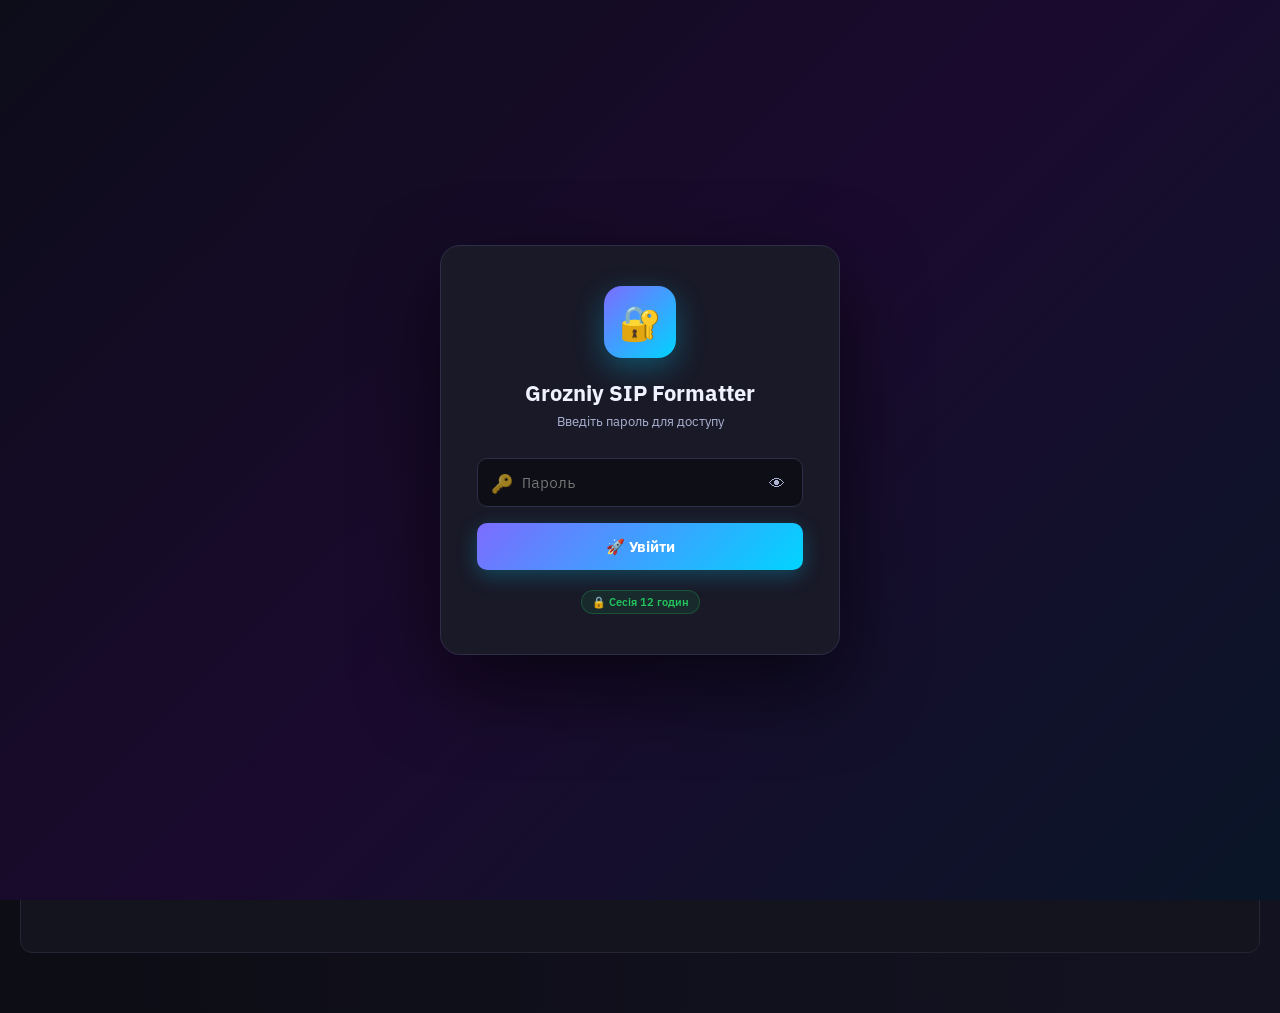
==== commit 432c0e44: "update" ====
--- a/index.html
+++ b/index.html
@@ -8,7 +8,1167 @@
     <meta name="apple-mobile-web-app-title" content="SIP Formatter">
     <meta name="theme-color" content="#0e0e16">
     <title>Grozniy SIP Formatter</title>
-    <link rel="stylesheet" href="styles.css">
+    <style>
+        @import url('https://fonts.googleapis.com/css2?family=IBM+Plex+Mono:wght@400;600&family=IBM+Plex+Sans:wght@400;500;600;700&display=swap');
+
+                /* ════════════════════════════════════════
+           ENHANCED DESIGN SYSTEM 2026
+           Glassmorphism + Animations + Depth
+        ════════════════════════════════════════ */
+
+        :root {
+            --ease-out-expo:   cubic-bezier(0.16, 1, 0.3, 1);
+            --ease-in-out:     cubic-bezier(0.4, 0, 0.2, 1);
+            --ease-spring:     cubic-bezier(0.34, 1.56, 0.64, 1);
+        }
+
+        /* Animated gradient mesh background */
+        body::after {
+            content: '';
+            position: fixed;
+            top: -50%; left: -50%;
+            width: 200%; height: 200%;
+            background: 
+                radial-gradient(ellipse at 20% 20%, rgba(0,212,255,0.15) 0%, transparent 50%),
+                radial-gradient(ellipse at 80% 80%, rgba(124,108,255,0.15) 0%, transparent 50%),
+                radial-gradient(ellipse at 50% 50%, rgba(0,0,0,0.05) 0%, transparent 70%);
+            opacity: 0.4;
+            z-index: 0;
+            pointer-events: none;
+            animation: meshMove 20s ease-in-out infinite;
+        }
+
+        @keyframes meshMove {
+            0%, 100% { transform: translate(0, 0) rotate(0deg); }
+            33% { transform: translate(2%, 2%) rotate(1deg); }
+            66% { transform: translate(-1%, 1%) rotate(-1deg); }
+        }
+
+        /* Enhanced animations */
+        @keyframes slideDown { from { opacity: 0; transform: translateY(-20px); } to { opacity: 1; transform: translateY(0); } }
+        @keyframes slideUp { from { opacity: 0; transform: translateY(30px); } to { opacity: 1; transform: translateY(0); } }
+        @keyframes slideInLeft { from { opacity: 0; transform: translateX(-20px); } to { opacity: 1; transform: translateX(0); } }
+        @keyframes fadeIn { from { opacity: 0; } to { opacity: 1; } }
+        @keyframes fadeInUp { from { opacity: 0; transform: translateY(12px); } to { opacity: 1; transform: translateY(0); } }
+        @keyframes contentIn { from { opacity: 0; transform: translateY(10px); } to { opacity: 1; transform: translateY(0); } }
+        @keyframes cardAppear { from { opacity: 0; transform: translateY(20px) scale(0.95); } to { opacity: 1; transform: translateY(0) scale(1); } }
+        @keyframes logoPulse { 0%, 100% { box-shadow: 0 4px 20px rgba(0,212,255,0.25), 0 0 40px rgba(124,108,255,0.25); } 50% { box-shadow: 0 4px 30px rgba(0,212,255,0.25), 0 0 60px rgba(124,108,255,0.25); } }
+        @keyframes modalIn { from { transform: scale(0.9) translateY(20px); opacity: 0; } to { transform: scale(1) translateY(0); opacity: 1; } }
+
+        /* Glassmorphism for panels */
+        .tabs, .tab-content, .modal, .subtabs-bar, .subtab-panel {
+            backdrop-filter: blur(12px);
+            -webkit-backdrop-filter: blur(12px);
+        }
+
+        /* Logo enhancements */
+        .logo-badge { animation: logoPulse 3s ease-in-out infinite; transition: transform 0.3s var(--ease-spring); }
+        .logo-badge:hover { transform: scale(1.1) rotate(5deg); }
+        .logo-text h1 {
+            background: linear-gradient(135deg, var(--text) 0%, var(--accent) 100%);
+            -webkit-background-clip: text;
+            -webkit-text-fill-color: transparent;
+            background-clip: text;
+        }
+
+        /* Top bar animation */
+        .topbar { animation: slideDown 0.6s var(--ease-out-expo) both; }
+
+        /* Tabs animation */
+        .tabs { animation: slideUp 0.5s var(--ease-out-expo) 0.1s both; box-shadow: 0 -4px 24px var(--shadow); }
+        #tabContents { animation: fadeIn 0.6s var(--ease-out-expo) 0.2s both; }
+        .tab-content { animation: contentIn 0.4s var(--ease-out-expo); }
+
+        /* Container and buttons animation */
+        .container { animation: fadeInUp 0.5s var(--ease-out-expo) 0.3s both; }
+        .buttons { animation: fadeInUp 0.4s var(--ease-out-expo) 0.5s both; }
+        .stats-grid { animation: fadeInUp 0.5s var(--ease-out-expo) 0.4s both; }
+
+        /* Modal enhancement */
+        .modal-overlay { opacity: 0; transition: opacity 0.3s var(--ease-in-out); }
+        .modal-overlay.open { opacity: 1; }
+        .modal { animation: modalIn 0.4s var(--ease-out-expo) both; box-shadow: 0 24px 80px var(--shadow), 0 0 0 1px rgba(0,212,255,0.08), inset 0 1px 0 rgba(255,255,255,0.05); }
+
+        /* Settings groups staggered animation */
+        .settings-group { animation: fadeInUp 0.5s var(--ease-out-expo) both; }
+        .settings-group:nth-child(2) { animation-delay: 0.05s; }
+        .settings-group:nth-child(3) { animation-delay: 0.1s; }
+        .settings-group:nth-child(4) { animation-delay: 0.15s; }
+        .settings-group:nth-child(5) { animation-delay: 0.2s; }
+
+        /* Subtabs animation */
+        .subtabs-bar { animation: slideUp 0.5s var(--ease-out-expo) both; }
+        .subtab-panel { animation: contentIn 0.4s var(--ease-out-expo); }
+        .subtab-header { animation: fadeIn 0.3s var(--ease-out-expo); }
+
+        /* Status animation */
+        .status { animation: fadeIn 0.3s var(--ease-out-expo); }
+
+        /* Add row animation */
+        .add-row { animation: fadeInUp 0.4s var(--ease-out-expo) both; }
+
+        /* Label animation */
+        label { animation: fadeIn 0.4s var(--ease-out-expo) both; }
+
+        /* Enhanced hover effects */
+        .sip-card, .manager-card, .stat-card, .result-team-block, .section-box {
+            transition: all 0.4s var(--ease-out-expo);
+        }
+        .sip-card:hover, .manager-card:hover, .stat-card:hover, .result-team-block:hover, .section-box:hover {
+            transform: translateY(-4px);
+            box-shadow: 0 16px 48px var(--shadow), 0 0 0 1px rgba(0,212,255,0.08);
+        }
+
+        /* Glow effects */
+        .team-assigned .done { text-shadow: 0 0 8px rgba(34,197,94,0.25); }
+        .team-assigned .warn { text-shadow: 0 0 8px rgba(245,158,11,0.25); }
+        .stat-card .stat-count { text-shadow: 0 0 20px currentColor; }
+        .clc-val { text-shadow: 0 0 20px rgba(0,212,255,0.25); }
+
+        /* Enhanced button shimmer effect */
+        .btn-convert, .btn-save {
+            position: relative;
+            overflow: hidden;
+        }
+        .btn-convert::after, .btn-save::after {
+            content: '';
+            position: absolute;
+            top: -50%; left: -50%;
+            width: 200%; height: 200%;
+            background: linear-gradient(45deg, transparent, rgba(255,255,255,0.2), transparent);
+            transform: rotate(45deg);
+            transition: all 0.6s;
+        }
+        .btn-convert:hover::after, .btn-save:hover::after {
+            left: 100%;
+        }
+
+        /* Enhanced card left border glow */
+        .sip-card::before {
+            content: '';
+            position: absolute;
+            top: 0; left: 0; width: 4px; bottom: 0;
+            background: linear-gradient(180deg, var(--accent), var(--accent2));
+            opacity: 0;
+            transition: opacity 0.3s;
+        }
+        .sip-card:hover::before { opacity: 1; }
+
+        /* Enhanced remove button */
+        .remove-btn {
+            transition: all 0.2s var(--ease-out-expo);
+            width: 32px; height: 32px;
+            display: flex; align-items: center; justify-content: center;
+        }
+        .remove-btn:hover {
+            transform: rotate(90deg) scale(1.1);
+            box-shadow: 0 4px 12px rgba(240,64,96,0.25);
+        }
+
+        /* Enhanced count badge */
+        .count-badge { transition: all 0.3s var(--ease-spring); }
+        .count-badge:hover { transform: scale(1.1); }
+
+        /* Enhanced theme cards */
+        .theme-card { transition: all 0.3s var(--ease-out-expo); }
+        .theme-card:hover { transform: translateY(-3px) scale(1.02); box-shadow: 0 12px 32px var(--shadow); }
+        .theme-card.active { box-shadow: 0 0 0 4px rgba(0,212,255,0.06), 0 8px 24px rgba(0,212,255,0.25); }
+        .theme-card.active::after {
+            background: rgba(0,212,255,0.06); width: 24px; height: 24px; border-radius: 50%;
+            display: flex; align-items: center; justify-content: center;
+            box-shadow: 0 2px 8px rgba(0,212,255,0.25);
+        }
+
+        /* Enhanced card limit row */
+        .card-limit-row { transition: all 0.3s var(--ease-out-expo); }
+        .card-limit-row:hover { border-color: var(--border2); box-shadow: 0 4px 16px var(--shadow); }
+
+        /* Enhanced clc buttons */
+        .clc-btn { transition: all 0.2s var(--ease-out-expo); font-weight: 600; }
+        .clc-btn:hover { transform: scale(1.1); box-shadow: 0 4px 12px rgba(0,212,255,0.25); }
+        .clc-btn:active { transform: scale(0.95); }
+
+        /* Enhanced bg presets */
+        .bg-preset-btn { transition: all 0.3s var(--ease-out-expo); box-shadow: 0 4px 16px rgba(0,0,0,0.2); }
+        .bg-preset-btn:hover { transform: translateY(-3px) scale(1.02); box-shadow: 0 12px 32px rgba(0,0,0,0.3); }
+        .bg-preset-btn.active { box-shadow: 0 0 0 4px rgba(0,212,255,0.06), 0 8px 24px rgba(0,212,255,0.25); }
+
+        /* Enhanced upload area */
+        .bg-upload-area { position: relative; overflow: hidden; transition: all 0.3s var(--ease-out-expo); }
+        .bg-upload-area::before {
+            content: ''; position: absolute; inset: 0;
+            background: linear-gradient(135deg, rgba(0,212,255,0.06), transparent); opacity: 0; transition: opacity 0.3s;
+        }
+        .bg-upload-area:hover::before { opacity: 1; }
+
+        /* Enhanced bg preview */
+        .bg-preview { transition: all 0.4s var(--ease-out-expo); }
+        .bg-preview.visible { animation: fadeIn 0.5s var(--ease-out-expo); }
+
+        /* Enhanced bg remove button */
+        .bg-remove-btn { transition: all 0.3s var(--ease-out-expo); }
+        .bg-remove-btn:hover { transform: translateY(-2px); box-shadow: 0 8px 24px rgba(240,64,96,0.25); }
+
+        /* Enhanced manager sip row */
+        .manager-sip-row { transition: all 0.2s var(--ease-out-expo); border: 1px solid transparent; }
+        .manager-sip-row:hover { border-color: var(--border2); transform: translateX(4px); box-shadow: 0 4px 12px var(--shadow); }
+
+        /* Enhanced team name display */
+        .team-name-display { transition: all 0.3s var(--ease-spring); box-shadow: 0 2px 8px rgba(0,0,0,0.2); }
+        .team-name-display:hover { transform: scale(1.05); box-shadow: 0 4px 16px rgba(0,0,0,0.3); }
+
+        /* Enhanced inputs focus glow */
+        .team-qty-input, .add-input, .sip-card-name, .sip-card-drop, .sip-card-team, .sip-card-body, .manager-sip-input, .section-title-input, .search-input, textarea {
+            transition: all 0.3s var(--ease-out-expo);
+        }
+        .team-qty-input:focus, .add-input:focus, .sip-card-name:focus, .sip-card-drop:focus, .sip-card-team:focus, .sip-card-body:focus, .manager-sip-input:focus, .section-title-input:focus, .search-input:focus, textarea:focus {
+            box-shadow: 0 0 0 3px rgba(0,212,255,0.06), 0 0 20px rgba(0,212,255,0.25);
+        }
+
+        /* Enhanced textarea inner shadow */
+        textarea { box-shadow: inset 0 2px 8px rgba(0,0,0,0.1); }
+        textarea:focus { box-shadow: 0 0 0 3px rgba(0,212,255,0.06), 0 0 30px rgba(0,212,255,0.25), inset 0 2px 8px rgba(0,0,0,0.1); }
+
+        /* Enhanced subtab add button */
+        .subtab-add-btn { transition: all 0.2s var(--ease-out-expo); width: 36px; height: 36px; display: flex; align-items: center; justify-content: center; }
+        .subtab-add-btn:hover { transform: scale(1.1) rotate(90deg); box-shadow: 0 4px 12px rgba(0,212,255,0.25); }
+
+        /* Enhanced tab buttons */
+        .tab-btn { transition: all 0.3s var(--ease-out-expo); letter-spacing: 0.2px; }
+        .tab-btn:hover { transform: translateY(-1px); }
+        .tab-btn.active { font-weight: 700; box-shadow: 0 -4px 16px rgba(0,212,255,0.25); }
+        .tab-btn.active::before {
+            content: ''; position: absolute; bottom: 0; left: 20%; right: 20%; height: 3px;
+            background: linear-gradient(90deg, transparent, var(--accent), transparent); border-radius: 3px; box-shadow: 0 0 12px rgba(0,212,255,0.25);
+        }
+
+        /* Enhanced subtab buttons */
+        .subtab-btn { transition: all 0.3s var(--ease-out-expo); letter-spacing: 0.2px; }
+        .subtab-btn:hover { transform: translateY(-1px); }
+        .subtab-btn.active { font-weight: 700; box-shadow: 0 -4px 12px rgba(0,212,255,0.25); }
+        .subtab-btn.active::before {
+            content: ''; position: absolute; bottom: 0; left: 25%; right: 25%; height: 2px;
+            background: var(--accent); border-radius: 2px; box-shadow: 0 0 8px rgba(0,212,255,0.25);
+        }
+
+        /* Enhanced buttons hover */
+        .btn-settings, .btn-copy, .btn-clear, .btn-action, .section-copy-btn, .manager-add-sip, .btn-add {
+            transition: all 0.3s var(--ease-out-expo);
+        }
+        .btn-settings:hover, .btn-copy:hover, .btn-clear:hover, .btn-action:hover, .section-copy-btn:hover, .manager-add-sip:hover, .btn-add:hover {
+            transform: translateY(-2px);
+        }
+        .btn-settings:active, .btn-copy:active, .btn-clear:active, .btn-action:active, .section-copy-btn:active, .manager-add-sip:active, .btn-add:active, .btn-convert:active, .btn-save:active {
+            transform: translateY(0) scale(0.98);
+        }
+
+        /* Enhanced stat card hover */
+        .stat-card:hover { transform: translateY(-4px) scale(1.05); }
+        .stat-card:hover .stat-count { transform: scale(1.1); }
+
+        /* Enhanced result team block hover */
+        .result-team-block:hover { transform: translateX(4px); }
+
+        /* Enhanced section box hover */
+        .section-box:hover { transform: translateY(-1px); }
+
+        /* Enhanced sip card hover */
+        .sip-card:hover { transform: translateY(-4px) scale(1.01); }
+
+        /* Enhanced manager card hover */
+        .manager-card:hover { transform: translateY(-2px); }
+
+        /* Staggered animation delays for cards */
+        .stat-card:nth-child(1) { animation-delay: 0.05s; }
+        .stat-card:nth-child(2) { animation-delay: 0.1s; }
+        .stat-card:nth-child(3) { animation-delay: 0.15s; }
+        .stat-card:nth-child(4) { animation-delay: 0.2s; }
+        .stat-card:nth-child(5) { animation-delay: 0.25s; }
+        .stat-card:nth-child(6) { animation-delay: 0.3s; }
+
+        .team-row:nth-child(1) { animation-delay: 0.05s; }
+        .team-row:nth-child(2) { animation-delay: 0.1s; }
+        .team-row:nth-child(3) { animation-delay: 0.15s; }
+
+        /* Enhanced scrollbar */
+        ::-webkit-scrollbar { width: 6px; height: 6px; }
+        ::-webkit-scrollbar-track { background: transparent; }
+        ::-webkit-scrollbar-thumb { background: var(--border2); border-radius: 3px; }
+        ::-webkit-scrollbar-thumb:hover { background: var(--text3); }
+
+        /* Enhanced slider thumb */
+        .bg-slider { height: 6px; border-radius: 3px; background: var(--border); -webkit-appearance: none; appearance: none; }
+        .bg-slider::-webkit-slider-thumb { -webkit-appearance: none; width: 20px; height: 20px; border-radius: 50%; background: var(--accent); box-shadow: 0 0 12px rgba(0,212,255,0.25); cursor: pointer; transition: all 0.2s var(--ease-spring); }
+        .bg-slider::-webkit-slider-thumb:hover { transform: scale(1.3); box-shadow: 0 0 20px rgba(0,212,255,0.25); }
+
+        /* Enhanced body transitions */
+        body { transition: background-color 0.4s var(--ease-in-out), color 0.4s var(--ease-in-out); }
+        body::before { transition: opacity 0.5s var(--ease-in-out); }
+
+        /* Enhanced font rendering */
+        body { font-family: 'IBM Plex Sans', 'Segoe UI', system-ui, sans-serif; text-rendering: optimizeLegibility; }
+
+        /* Enhanced overflow handling */
+        body { overflow-x: hidden; }
+
+/* ── DARK THEME (default) ── */
+        :root {
+            --bg:        #0e0e16;
+            --surface-rgb: 20,20,31;
+            --panel-rgb:   26,26,40;
+            --surface:   rgba(20,20,31, var(--panel-opacity, 1));
+            --panel:     rgba(26,26,40, var(--panel-opacity, 1));
+            --input-bg:  #0e0e16;
+            --input-surface: #14141f;
+            --border:    #252535;
+            --border2:   #2e2e48;
+            --accent:    #00d4ff;
+            --accent-bg: rgba(0,212,255,0.08);
+            --accent2:   #7c6cff;
+            --green:     #22c55e;
+            --green-bg:  rgba(34,197,94,0.1);
+            --red:       #f04060;
+            --red-bg:    rgba(240,64,96,0.1);
+            --amber:     #f59e0b;
+            --text:      #f0f3ff;
+            --text2:     #adb4d4;
+            --text3:     #717899;
+            --shadow:    rgba(0,0,0,0.5);
+            --tab-active-bg: rgba(20,20,31, var(--panel-opacity, 1));
+        }
+
+        /* ── LIGHT THEME ── */
+        body.light {
+            --bg:        #f0f2f8;
+            --surface-rgb: 255,255,255;
+            --panel-rgb:   247,248,252;
+            --surface:   rgba(255,255,255, var(--panel-opacity, 1));
+            --panel:     rgba(247,248,252, var(--panel-opacity, 1));
+            --input-bg:  #f0f2f8;
+            --input-surface: #ffffff;
+            --border:    #dde1ee;
+            --border2:   #c8cedf;
+            --accent:    #0088cc;
+            --accent-bg: rgba(0,136,204,0.08);
+            --accent2:   #5a4de6;
+            --green:     #16a34a;
+            --green-bg:  rgba(22,163,74,0.1);
+            --red:       #dc2626;
+            --red-bg:    rgba(220,38,38,0.1);
+            --amber:     #d97706;
+            --text:      #0d0f1e;
+            --text2:     #3d4468;
+            --text3:     #7a82a0;
+            --shadow:    rgba(100,110,160,0.15);
+            --tab-active-bg: rgba(255,255,255, var(--panel-opacity, 1));
+        }
+
+        /* ── BLACK THEME ── */
+        body.black {
+            --bg:        #000000;
+            --surface-rgb: 10,10,10;
+            --panel-rgb:   16,16,16;
+            --surface:   rgba(10,10,10, var(--panel-opacity, 1));
+            --panel:     rgba(16,16,16, var(--panel-opacity, 1));
+            --input-bg:  #000000;
+            --input-surface: #0a0a0a;
+            --border:    #1a1a1a;
+            --border2:   #252525;
+            --accent:    #00d4ff;
+            --accent-bg: rgba(0,212,255,0.08);
+            --accent2:   #7c6cff;
+            --green:     #22c55e;
+            --green-bg:  rgba(34,197,94,0.1);
+            --red:       #f04060;
+            --red-bg:    rgba(240,64,96,0.1);
+            --amber:     #f59e0b;
+            --text:      #f0f3ff;
+            --text2:     #adb4d4;
+            --text3:     #717899;
+            --shadow:    rgba(0,0,0,0.7);
+            --tab-active-bg: rgba(10,10,10, var(--panel-opacity, 1));
+        }
+
+        /* ── WHITE THEME ── */
+        body.white {
+            --bg:        #ffffff;
+            --surface-rgb: 250,250,250;
+            --panel-rgb:   244,244,244;
+            --surface:   rgba(250,250,250, var(--panel-opacity, 1));
+            --panel:     rgba(244,244,244, var(--panel-opacity, 1));
+            --input-bg:  #ffffff;
+            --input-surface: #fafafa;
+            --border:    #e0e0e0;
+            --border2:   #cccccc;
+            --accent:    #0088cc;
+            --accent-bg: rgba(0,136,204,0.08);
+            --accent2:   #5a4de6;
+            --green:     #16a34a;
+            --green-bg:  rgba(22,163,74,0.1);
+            --red:       #dc2626;
+            --red-bg:    rgba(220,38,38,0.1);
+            --amber:     #d97706;
+            --text:      #000000;
+            --text2:     #3d4468;
+            --text3:     #7a82a0;
+            --shadow:    rgba(0,0,0,0.12);
+            --tab-active-bg: rgba(250,250,250, var(--panel-opacity, 1));
+        }
+
+        * { box-sizing: border-box; margin: 0; padding: 0; -webkit-tap-highlight-color: transparent; -webkit-touch-callout: none; }
+        html { -webkit-text-size-adjust: 100%; scroll-behavior: smooth; }
+
+        body {
+            font-family: 'IBM Plex Sans', 'Segoe UI', sans-serif;
+            background: var(--bg);
+            background-size: cover;
+            background-position: center;
+            background-attachment: fixed;
+            color: var(--text);
+            min-height: 100vh;
+            display: flex;
+            flex-direction: column;
+            align-items: center;
+            padding: 24px 20px 60px;
+            transition: background-color 0.2s, color 0.2s;
+            -webkit-font-smoothing: antialiased;
+            -moz-osx-font-smoothing: grayscale;
+            text-rendering: optimizeLegibility;
+        }
+
+        /* фоновый оверлей для читабельности */
+        body::before {
+            content: '';
+            position: fixed; inset: 0;
+            background: var(--bg);
+            opacity: var(--bg-overlay, 1);
+            z-index: 0;
+            pointer-events: none;
+            transition: opacity 0.3s;
+        }
+        body > * { position: relative; z-index: 1; }
+
+        /* ── TOP BAR ── */
+        .topbar {
+            width: 100%; max-width: 1400px;
+            display: flex; align-items: center; justify-content: space-between;
+            margin-bottom: 18px; padding-bottom: 16px;
+            border-bottom: 1px solid var(--border);
+        }
+        .topbar-left { display: flex; align-items: center; gap: 12px; }
+        .logo-badge {
+            width: 36px; height: 36px; border-radius: 9px; flex-shrink: 0;
+            background: linear-gradient(135deg, var(--accent2) 0%, var(--accent) 100%);
+            display: flex; align-items: center; justify-content: center;
+            font-size: 17px;
+        }
+        .logo-text h1 {
+            font-size: 17px; font-weight: 700; letter-spacing: -0.2px; color: var(--text);
+        }
+        .logo-text span { font-size: 11px; color: var(--text2); }
+
+        .topbar-right { display: flex; align-items: center; gap: 8px; }
+
+        /* ── SETTINGS BUTTON ── */
+        .btn-settings {
+            background: var(--panel); color: var(--text2);
+            border: 1px solid var(--border2); border-radius: 8px;
+            padding: 7px 14px; font-size: 13px; font-weight: 500;
+            cursor: pointer; display: flex; align-items: center; gap: 6px;
+            transition: all 0.15s; font-family: inherit;
+        }
+        .btn-settings:hover { color: var(--text); border-color: var(--accent); background: var(--accent-bg); }
+
+        /* ── SAVE BUTTON ── */
+        .btn-save {
+            background: var(--green); color: #fff; border: none;
+            padding: 8px 16px; border-radius: 8px; cursor: pointer;
+            font-size: 13px; font-weight: 600; transition: all 0.18s;
+            display: flex; align-items: center; gap: 6px;
+            box-shadow: 0 2px 10px var(--shadow);
+            font-family: inherit;
+        }
+        .btn-save:hover { filter: brightness(1.1); transform: translateY(-1px); }
+
+        /* ── SETTINGS MODAL ── */
+        .modal-overlay {
+            display: none; position: fixed; inset: 0;
+            background: rgba(0,0,0,0.55); backdrop-filter: blur(4px);
+            z-index: 1000; align-items: center; justify-content: center;
+        }
+        .modal-overlay.open { display: flex; }
+        .modal {
+            background: var(--surface); border: 1px solid var(--border2);
+            border-radius: 16px; padding: 28px 28px 24px;
+            width: 100%; max-width: 420px;
+            box-shadow: 0 20px 60px var(--shadow);
+            animation: modalIn 0.18s ease;
+        }
+        @keyframes modalIn { from { transform: scale(0.95); opacity: 0; } to { transform: scale(1); opacity: 1; } }
+        .modal-header {
+            display: flex; justify-content: space-between; align-items: center; margin-bottom: 24px;
+        }
+        .modal-header h2 { font-size: 16px; font-weight: 700; color: var(--text); }
+        .modal-close {
+            background: none; border: none; color: var(--text2); cursor: pointer;
+            font-size: 20px; padding: 2px 6px; border-radius: 6px; line-height: 1;
+            transition: all 0.15s; font-family: inherit;
+        }
+        .modal-close:hover { color: var(--red); background: var(--red-bg); }
+
+        .settings-group { margin-bottom: 22px; }
+        .settings-group:last-child { margin-bottom: 0; }
+        .settings-label {
+            font-size: 11px; font-weight: 700; text-transform: uppercase;
+            letter-spacing: 0.7px; color: var(--text2); margin-bottom: 12px;
+        }
+
+        /* Theme cards */
+        .theme-cards {
+            display: grid; grid-template-columns: 1fr 1fr; gap: 8px;
+        }
+        .theme-card {
+            border-radius: 10px; border: 2px solid var(--border2);
+            cursor: pointer; overflow: hidden; transition: all 0.15s;
+            background: none; padding: 0; font-family: inherit;
+            position: relative;
+        }
+        .theme-card:hover { border-color: var(--accent); transform: translateY(-1px); }
+        .theme-card.active { border-color: var(--accent); box-shadow: 0 0 0 3px var(--accent-bg); }
+        .theme-card.active::after {
+            content: '✓'; position: absolute; top: 6px; right: 8px;
+            color: var(--accent); font-size: 13px; font-weight: 800;
+        }
+        .theme-card-preview {
+            width: 100%; height: 44px; display: flex; gap: 3px; padding: 6px;
+        }
+        .tcp { border-radius: 4px; flex: 1; }
+        .theme-card-label {
+            padding: 6px 10px 8px; font-size: 12px; font-weight: 600;
+            color: var(--text2); text-align: left; display: block;
+            background: var(--input-bg); border-top: 1px solid var(--border);
+        }
+        .theme-card.active .theme-card-label { color: var(--accent); }
+
+        /* Card limit setting */
+        .card-limit-row {
+            display: flex; align-items: center; justify-content: space-between;
+            background: var(--input-bg); border: 1px solid var(--border);
+            border-radius: 10px; padding: 12px 16px;
+        }
+        .card-limit-info { font-size: 13px; color: var(--text); }
+        .card-limit-info small { display: block; font-size: 11px; color: var(--text2); margin-top: 2px; }
+        .card-limit-ctrl { display: flex; align-items: center; gap: 8px; }
+        .clc-btn {
+            width: 28px; height: 28px; border-radius: 7px;
+            background: var(--panel); border: 1px solid var(--border2);
+            color: var(--text); font-size: 16px; cursor: pointer;
+            display: flex; align-items: center; justify-content: center;
+            line-height: 1; transition: all 0.15s; font-family: inherit;
+        }
+        .clc-btn:hover { background: var(--accent-bg); border-color: var(--accent); color: var(--accent); }
+        .clc-val {
+            min-width: 32px; text-align: center;
+            font-size: 16px; font-weight: 700; color: var(--accent);
+            font-family: 'IBM Plex Mono', monospace;
+        }
+
+        /* ── TABS ── */
+        .tabs {
+            display: flex; gap: 3px;
+            width: 100%; max-width: 1400px;
+            background: var(--surface); border: 1px solid var(--border);
+            border-bottom: none; border-radius: 12px 12px 0 0;
+            padding: 5px 5px 0; margin-bottom: 0;
+        }
+        .tab-btn {
+            padding: 9px 22px; background: transparent; color: var(--text2);
+            border: 1px solid transparent; border-bottom: none;
+            border-radius: 8px 8px 0 0; cursor: pointer;
+            font-size: 13px; font-weight: 600; transition: all 0.15s;
+            font-family: inherit;
+        }
+        .tab-btn:hover { color: var(--text); background: var(--panel); }
+        .tab-btn.active {
+            background: var(--tab-active-bg); color: var(--accent);
+            border-color: var(--border); border-bottom-color: var(--tab-active-bg);
+            position: relative; z-index: 1; margin-bottom: -1px;
+        }
+        #tabContents { width: 100%; max-width: 1400px; }
+        .tab-content {
+            display: none;
+            background: var(--surface); border: 1px solid var(--border);
+            border-radius: 0 0 12px 12px; padding: 20px;
+        }
+        .tab-content.active { display: block; }
+
+        /* ── SECTION BOXES ── */
+        .section-box {
+            margin-bottom: 14px; background: var(--panel);
+            border: 1px solid var(--border2); border-radius: 10px; padding: 14px 18px;
+        }
+        .section-box h3 {
+            font-size: 11px; font-weight: 700; text-transform: uppercase;
+            letter-spacing: 0.6px; color: var(--text2); margin-bottom: 12px;
+        }
+
+        /* ── TEAMS ── */
+        .team-row {
+            display: flex; gap: 10px; align-items: center; margin-bottom: 6px;
+            flex-wrap: wrap; padding: 7px 10px;
+            background: var(--surface); border: 1px solid var(--border);
+            border-radius: 8px; transition: border-color 0.15s;
+        }
+        .team-row:hover { border-color: var(--border2); }
+        .team-name-display {
+            min-width: 110px; font-weight: 600; font-size: 13px;
+            padding: 4px 13px; border-radius: 20px; text-align: center;
+        }
+        .team-qty-input {
+            background: var(--input-bg); color: var(--text);
+            border: 1px solid var(--border2); border-radius: 7px;
+            padding: 5px 10px; font-size: 14px; width: 70px;
+            outline: none; text-align: center; font-family: 'IBM Plex Mono', monospace;
+            font-weight: 600;
+        }
+        .team-qty-input:focus { border-color: var(--accent); }
+        .team-assigned { font-size: 12px; color: var(--text2); min-width: 110px; }
+        .team-assigned .done { color: var(--green); font-weight: 600; }
+        .team-assigned .warn { color: var(--amber); font-weight: 600; }
+
+        .remove-btn {
+            background: none; border: none; color: var(--text3);
+            font-size: 16px; cursor: pointer; padding: 2px 6px; border-radius: 6px;
+            transition: all 0.15s; line-height: 1; font-family: inherit;
+        }
+        .remove-btn:hover { color: var(--red); background: var(--red-bg); }
+
+        .add-row { display: flex; gap: 8px; align-items: center; margin-top: 10px; }
+        .add-input {
+            background: var(--input-bg); color: var(--text); border: 1px solid var(--border2);
+            border-radius: 7px; padding: 7px 12px; font-size: 13px;
+            outline: none; width: 200px; font-family: inherit;
+        }
+        .add-input:focus { border-color: var(--accent); }
+        button, input, textarea, select {
+            touch-action: manipulation;
+            -webkit-appearance: none;
+            -moz-appearance: none;
+            appearance: none;
+        }
+        input[type="number"] {
+            -webkit-appearance: none;
+            -moz-appearance: textfield;
+        }
+
+        .btn-add {
+            background: var(--accent-bg); color: var(--accent);
+            border: 1px solid var(--accent); border-radius: 7px;
+            padding: 7px 14px; cursor: pointer; font-size: 13px;
+            font-weight: 600; transition: all 0.15s; font-family: inherit;
+        }
+        .btn-add:hover { background: var(--accent); color: var(--bg); }
+        .btn-action {
+            color: #fff; border: none; padding: 8px 18px; border-radius: 7px;
+            cursor: pointer; font-size: 13px; font-weight: 600;
+            margin-top: 10px; margin-right: 6px; transition: all 0.15s;
+            font-family: inherit;
+        }
+        .btn-action:hover { filter: brightness(1.1); transform: translateY(-1px); }
+
+        /* ── NOTEPAD SECTIONS / SUB-TABS ── */
+        .subtabs-bar {
+            display: flex; align-items: center; gap: 3px;
+            flex-wrap: wrap; margin-bottom: 0;
+            background: var(--surface); border: 1px solid var(--border);
+            border-bottom: none; border-radius: 10px 10px 0 0;
+            padding: 5px 5px 0;
+        }
+        .subtab-btn {
+            padding: 7px 16px; background: transparent; color: var(--text2);
+            border: 1px solid transparent; border-bottom: none;
+            border-radius: 7px 7px 0 0; cursor: pointer;
+            font-size: 12px; font-weight: 600; transition: all 0.15s;
+            font-family: inherit; white-space: nowrap; max-width: 160px;
+            overflow: hidden; text-overflow: ellipsis;
+        }
+        .subtab-btn:hover { color: var(--text); background: var(--panel); }
+        .subtab-btn.active {
+            background: var(--panel); color: var(--accent);
+            border-color: var(--border); border-bottom-color: var(--panel);
+            position: relative; z-index: 1; margin-bottom: -1px;
+        }
+        .subtab-add-btn {
+            padding: 5px 10px; background: transparent; color: var(--text3);
+            border: 1px solid transparent; border-radius: 7px;
+            cursor: pointer; font-size: 18px; line-height: 1;
+            transition: all 0.15s; font-family: inherit; margin-bottom: 1px;
+        }
+        .subtab-add-btn:hover { color: var(--accent); background: var(--accent-bg); }
+        .subtab-panel {
+            display: none;
+            background: var(--panel); border: 1px solid var(--border);
+            border-radius: 0 0 10px 10px; padding: 14px;
+        }
+        .subtab-panel.active { display: block; }
+        .subtab-header {
+            display: flex; align-items: center; gap: 8px; margin-bottom: 12px;
+        }
+        .section-title-input {
+            background: var(--input-bg); border: 1px solid var(--border2); outline: none;
+            font-size: 13px; font-weight: 700; color: var(--accent);
+            font-family: inherit; flex: 1; letter-spacing: 0.3px;
+            text-transform: uppercase; border-radius: 7px; padding: 6px 10px;
+            transition: border-color 0.15s;
+        }
+        .section-title-input:focus { border-color: var(--accent); }
+        .section-title-input::placeholder { color: var(--text3); font-weight: 400; text-transform: none; }
+        .section-actions { display: flex; gap: 6px; align-items: center; }
+        .section-copy-btn {
+            background: var(--accent-bg); color: var(--accent);
+            border: 1px solid var(--accent); border-radius: 6px;
+            padding: 5px 12px; font-size: 11px; font-weight: 600;
+            cursor: pointer; transition: all 0.15s; font-family: inherit;
+        }
+        .section-copy-btn:hover { background: var(--accent); color: var(--bg); }
+        .section-body { }
+        .section-cards-grid { display: grid; grid-template-columns: repeat(2, 1fr); gap: 8px; margin-bottom: 8px; }
+
+        /* ── SIP CARDS ── */
+        .sip-cards-grid { display: grid; grid-template-columns: repeat(2, 1fr); gap: 10px; margin-bottom: 12px; }
+        .sip-card {
+            background: var(--panel); border: 1px solid var(--border2);
+            border-radius: 10px; padding: 12px 14px;
+            transition: border-color 0.15s;
+        }
+        .sip-card:hover { border-color: var(--accent); }
+        .sip-card-header {
+            display: flex; justify-content: space-between; align-items: center; margin-bottom: 8px;
+        }
+        .sip-card-name {
+            background: var(--input-bg); color: var(--accent); border: 1px solid var(--border2);
+            border-radius: 7px; padding: 6px 10px; font-size: 13px; font-weight: 600;
+            outline: none; width: calc(100% - 34px); font-family: inherit;
+        }
+        .sip-card-name:focus { border-color: var(--accent); }
+        .sip-card-drop {
+            background: var(--input-bg); color: #f59e0b; border: 1px solid var(--border);
+            border-radius: 6px; padding: 5px 10px; font-size: 12px; font-weight: 600;
+            outline: none; font-family: inherit; width: 100%; margin: 6px 0;
+            transition: border-color 0.15s;
+        }
+        .sip-card-drop:focus { border-color: #f59e0b; }
+        .sip-card-drop::placeholder { color: var(--text3); font-weight: 400; }
+        .sip-card-team {
+            background: var(--input-bg); color: var(--text2); border: 1px solid var(--border);
+            border-radius: 6px; padding: 5px 10px; font-size: 12px; font-weight: 500;
+            outline: none; font-family: inherit; width: 100%; text-align: center;
+            margin-bottom: 8px; transition: border-color 0.15s;
+        }
+        .sip-card-team:focus { border-color: var(--accent); color: var(--text); }
+        .sip-card-team::placeholder { color: var(--text3); }
+        .sip-card-body {
+            width: 100%; height: 78px; background: var(--input-bg); color: var(--text);
+            border: 1px solid var(--border2); border-radius: 7px; padding: 6px 8px;
+            font-family: 'IBM Plex Mono', 'Consolas', monospace; font-size: 11.5px;
+            resize: vertical; outline: none; line-height: 1.55;
+            font-weight: 500;
+        }
+        .sip-card-body:focus { border-color: var(--accent); }
+
+        /* ── MAIN PANELS ── */
+        .container { display: flex; gap: 16px; width: 100%; flex-wrap: wrap; }
+        .panel { flex: 1; min-width: 300px; display: flex; flex-direction: column; gap: 6px; }
+        label {
+            font-size: 11px; font-weight: 700; text-transform: uppercase;
+            letter-spacing: 0.5px; color: var(--text2);
+        }
+        textarea {
+            width: 100%; height: 340px; background: var(--input-bg); color: var(--text);
+            border: 1px solid var(--border2); border-radius: 9px; padding: 12px 14px;
+            font-family: 'IBM Plex Mono', 'Consolas', monospace; font-size: 12.5px;
+            resize: vertical; outline: none; line-height: 1.65;
+            transition: border-color 0.15s;
+            -webkit-font-smoothing: antialiased;
+            font-weight: 500;
+        }
+        textarea:focus { border-color: var(--accent); }
+
+        /* ── RESULT ── */
+        .result-section { margin-top: 16px; display: none; }
+        .result-section.visible { display: block; }
+        .result-team-block {
+            margin-bottom: 10px; background: var(--panel);
+            border: 1px solid var(--border2); border-radius: 9px;
+            padding: 11px 14px; border-left: 3px solid var(--border2);
+        }
+        .result-team-header {
+            display: flex; justify-content: space-between; align-items: center; margin-bottom: 7px;
+        }
+        .result-team-header h4 { font-size: 13px; font-weight: 600; }
+        .result-team-header .count-badge {
+            padding: 2px 9px; border-radius: 20px; font-size: 11px; font-weight: 700;
+        }
+        .result-team-lines {
+            font-family: 'IBM Plex Mono', monospace;
+            font-size: 12.5px; line-height: 1.7; white-space: pre-wrap; color: var(--text2);
+            font-weight: 500;
+        }
+
+        /* ── STATS ── */
+        .stats-grid { display: flex; gap: 8px; flex-wrap: wrap; margin-top: 14px; }
+        .stat-card {
+            padding: 12px 18px; border-radius: 9px; min-width: 120px; text-align: center;
+            border: 1px solid transparent;
+        }
+        .stat-card .stat-count { font-size: 24px; font-weight: 800; font-family: 'IBM Plex Mono', monospace; }
+        .stat-card .stat-name { font-size: 11px; margin-top: 2px; opacity: 0.8; }
+
+        /* ── BUTTONS ── */
+        .buttons { display: flex; gap: 8px; margin: 12px 0; flex-wrap: wrap; }
+        button { font-family: inherit; }
+        .btn-convert {
+            background: var(--accent); color: var(--bg);
+            border: none; padding: 9px 20px; border-radius: 7px;
+            cursor: pointer; font-size: 13px; font-weight: 700;
+            transition: all 0.15s;
+        }
+        .btn-convert:hover { filter: brightness(1.1); transform: translateY(-1px); }
+        .btn-copy {
+            background: var(--panel); color: var(--text2); border: 1px solid var(--border2);
+            padding: 9px 18px; border-radius: 7px; cursor: pointer;
+            font-size: 13px; font-weight: 500; transition: all 0.15s;
+        }
+        .btn-copy:hover { color: var(--text); border-color: var(--accent); background: var(--accent-bg); }
+        .btn-clear {
+            background: var(--red-bg); color: var(--red); border: 1px solid rgba(240,64,96,0.25);
+            padding: 9px 18px; border-radius: 7px; cursor: pointer;
+            font-size: 13px; font-weight: 500; transition: all 0.15s;
+        }
+        .btn-clear:hover { background: var(--red); color: #fff; border-color: var(--red); }
+
+        .status { font-size: 12px; margin-top: 8px; min-height: 18px; font-weight: 500; }
+
+        /* ── MANAGER CARDS ── */
+        .manager-card {
+            background: var(--panel); border: 1px solid var(--border2);
+            border-radius: 10px; padding: 13px 15px; margin-bottom: 10px;
+        }
+        .manager-header {
+            display: flex; justify-content: space-between; align-items: center; margin-bottom: 8px;
+        }
+        .manager-header h4 { font-size: 14px; font-weight: 600; }
+        .manager-sip-list { display: flex; flex-direction: column; gap: 3px; margin-bottom: 6px; }
+        .manager-sip-row {
+            display: flex; justify-content: space-between; align-items: center;
+            font-family: 'IBM Plex Mono', monospace; font-size: 12.5px;
+            padding: 4px 8px; border-radius: 5px; background: var(--input-bg);
+            font-weight: 500;
+        }
+        .manager-sip-input {
+            background: var(--input-bg); color: var(--text); border: 1px solid var(--border2);
+            border-radius: 7px; padding: 6px 10px; font-size: 13px;
+            outline: none; font-family: inherit; width: 155px;
+        }
+        .manager-sip-input:focus { border-color: var(--accent); }
+        .manager-add-sip {
+            background: var(--accent-bg); color: var(--accent);
+            border: 1px solid var(--accent) !important; padding: 6px 13px !important;
+            border-radius: 7px; cursor: pointer; font-size: 12px;
+            font-weight: 600; transition: all 0.15s; font-family: inherit;
+        }
+        .manager-add-sip:hover { background: var(--accent); color: var(--bg); }
+
+        /* ── BACKGROUND SETTINGS ── */
+        .bg-presets {
+            display: flex; gap: 6px; margin-bottom: 8px;
+        }
+        .bg-preset-btn {
+            flex: 1; padding: 9px 6px; border-radius: 9px; border: 2px solid transparent;
+            cursor: pointer; font-size: 12px; font-weight: 600; font-family: inherit;
+            transition: all 0.15s; text-align: center; position: relative; overflow: hidden;
+        }
+        .bg-preset-btn.active { border-color: var(--accent); }
+        .bg-preset-btn:hover { transform: translateY(-1px); filter: brightness(1.08); }
+        .bg-preset-dark {
+            background: linear-gradient(135deg, #0d0d1a 0%, #1a0a2e 50%, #0a1628 100%);
+            color: #a0c4ff;
+        }
+        .bg-preset-light {
+            background: linear-gradient(135deg, #e8f0fe 0%, #f3e8ff 50%, #fce4ec 100%);
+            color: #5060a0;
+        }
+        .bg-upload-area {
+            border: 2px dashed var(--border2); border-radius: 10px;
+            padding: 16px; text-align: center; cursor: pointer;
+            transition: all 0.15s; color: var(--text2); font-size: 13px;
+            background: var(--input-bg);
+        }
+        .bg-upload-area:hover { border-color: var(--accent); color: var(--accent); background: var(--accent-bg); }
+        .bg-preview {
+            width: 100%; height: 80px; border-radius: 8px;
+            object-fit: cover; margin-top: 10px;
+            border: 1px solid var(--border2); display: none;
+        }
+        .bg-preview.visible { display: block; }
+        .bg-controls { display: flex; flex-direction: column; gap: 8px; margin-top: 10px; }
+        .bg-slider-row { display: flex; align-items: center; gap: 10px; font-size: 12px; color: var(--text2); }
+        .bg-slider { flex: 1; accent-color: var(--accent); cursor: pointer; }
+        .bg-remove-btn {
+            width: 100%; padding: 7px; border-radius: 7px; border: 1px solid rgba(240,64,96,0.3);
+            background: var(--red-bg); color: var(--red); font-size: 12px; font-weight: 600;
+            cursor: pointer; transition: all 0.15s; font-family: inherit; margin-top: 4px;
+        }
+        .bg-remove-btn:hover { background: var(--red); color: #fff; }
+
+        /* ── SCROLLBAR ── */
+        ::-webkit-scrollbar { width: 5px; height: 5px; }
+        ::-webkit-scrollbar-track { background: transparent; }
+        ::-webkit-scrollbar-thumb { background: var(--border2); border-radius: 3px; }
+        ::-webkit-scrollbar-thumb:hover { background: var(--text3); }
+
+        /* ══════════════════════════════════════
+           MOBILE  (≤ 600px)
+        ══════════════════════════════════════ */
+        @media (max-width: 600px) {
+
+            body {
+                padding: 10px 6px 80px;
+                -webkit-text-size-adjust: 100%;
+                overscroll-behavior-y: none;
+            }
+
+            /* ── iOS: prevent auto-zoom on focus (requires >= 16px) ── */
+            input[type="text"],
+            input[type="number"],
+            textarea,
+            select { font-size: 16px !important; }
+
+            /* ── TOPBAR ── */
+            .topbar { margin-bottom: 10px; padding-bottom: 10px; flex-wrap: wrap; gap: 8px; }
+            .logo-text h1 { font-size: 14px; }
+            .logo-text span { display: none; }
+            .topbar-right { gap: 6px; }
+            .topbar-right .btn-settings { padding: 10px 12px; font-size: 13px; min-height: 44px; }
+            .topbar-right .btn-save    { padding: 10px 12px; font-size: 13px; min-height: 44px; }
+
+            /* ── TABS ── */
+            .tabs {
+                overflow-x: auto; overflow-y: visible;
+                flex-wrap: nowrap; -webkit-overflow-scrolling: touch;
+                scrollbar-width: none; border-radius: 10px 10px 0 0;
+                padding: 4px 4px 0; gap: 2px;
+            }
+            .tabs::-webkit-scrollbar { display: none; }
+            .tab-btn { padding: 12px 16px; font-size: 14px; white-space: nowrap; flex-shrink: 0; }
+
+            /* ── MAIN CONTENT ── */
+            .tab-content { padding: 12px 8px; }
+            .container { flex-direction: column; gap: 10px; }
+            .panel { min-width: unset; }
+
+            /* ── TEXTAREAS ── */
+            textarea { height: 200px; padding: 10px 12px; line-height: 1.5; }
+
+            /* ── BUTTONS ── */
+            .buttons { gap: 6px; flex-wrap: wrap; }
+            .btn-convert, .btn-copy, .btn-clear {
+                padding: 12px 14px; font-size: 14px; flex: 1; min-width: 0; text-align: center;
+                min-height: 44px;
+            }
+            .btn-add { padding: 12px 14px; font-size: 14px; min-height: 44px; width: 100%; }
+            .btn-action { width: 100%; margin-right: 0; padding: 12px; font-size: 14px; min-height: 44px; }
+
+            /* ── TEAMS ── */
+            .section-box { padding: 10px 10px; }
+            .section-box h3 { font-size: 11px; margin-bottom: 8px; }
+            .team-row { flex-wrap: wrap; gap: 8px; padding: 12px; }
+            .team-name-display { min-width: unset; padding: 8px 14px; font-size: 14px; }
+            .team-qty-input { width: 65px; padding: 8px 6px; min-height: 44px; }
+            .team-assigned { min-width: unset; width: 100%; font-size: 13px; }
+            .add-row { flex-wrap: wrap; }
+            .add-input { width: 100%; padding: 12px; min-height: 44px; }
+            .remove-btn { padding: 8px 12px; font-size: 20px; min-width: 44px; min-height: 44px;
+                          display: flex; align-items: center; justify-content: center; }
+
+            /* ── SUB-TABS (Госи/Закрыв) ── */
+            .subtabs-bar {
+                overflow-x: auto; flex-wrap: nowrap;
+                -webkit-overflow-scrolling: touch; scrollbar-width: none;
+                padding: 4px 4px 0;
+            }
+            .subtabs-bar::-webkit-scrollbar { display: none; }
+            .subtab-btn { white-space: nowrap; flex-shrink: 0; padding: 12px 16px; font-size: 14px; }
+            .subtab-add-btn { padding: 10px 14px; font-size: 22px; min-width: 44px; min-height: 44px; }
+            .subtab-panel { padding: 12px 10px; }
+            .subtab-header { flex-wrap: wrap; gap: 8px; }
+            .section-title-input { padding: 10px 12px; min-height: 44px; }
+            .section-actions { width: 100%; justify-content: flex-end; }
+            .section-copy-btn { padding: 10px 14px; font-size: 13px; min-height: 44px; }
+
+            /* ── SIP CARDS ── */
+            .sip-cards-grid, .section-cards-grid { grid-template-columns: 1fr; gap: 10px; }
+            .sip-card { padding: 14px 12px; }
+            .sip-card-name { padding: 10px 12px; }
+            .sip-card-drop { padding: 10px 12px; }
+            .sip-card-body { height: 100px; padding: 10px 12px; }
+
+            /* ── STATS ── */
+            .stats-grid { gap: 6px; justify-content: center; }
+            .stat-card { min-width: 70px; padding: 10px 12px; flex: 1; }
+            .stat-card .stat-count { font-size: 20px; }
+            .stat-card .stat-name { font-size: 10px; }
+
+            /* ── RESULTS ── */
+            .result-team-block { padding: 10px 12px; }
+            .result-team-header h4 { font-size: 14px; }
+            .result-team-lines { font-size: 12px; line-height: 1.6; }
+
+            /* ── MODAL ── */
+            .modal-overlay { align-items: flex-end; }
+            .modal {
+                border-radius: 20px 20px 0 0; max-width: 100%; width: 100%;
+                padding: 20px 14px 36px;
+                max-height: 90vh; overflow-y: auto;
+                -webkit-overflow-scrolling: touch;
+                animation: modalSlideUp 0.22s ease;
+            }
+            @keyframes modalSlideUp {
+                from { transform: translateY(100%); opacity: 0; }
+                to   { transform: translateY(0);    opacity: 1; }
+            }
+            .modal h2 { font-size: 16px; }
+            .settings-group { margin-bottom: 16px; }
+            .theme-cards { gap: 8px; }
+            .theme-card { padding: 10px; min-height: 70px; }
+            .theme-card-preview { height: 36px; }
+
+            /* ── MANAGER SETTINGS ── */
+            .manager-sip-input { width: 100%; min-height: 44px; }
+            .manager-card { padding: 12px; }
+
+            /* ── AUTO-DISTRIB STATS ── */
+            .auto-distrib-card { padding: 10px 12px; }
+        }
+
+        /* ── TABLET (601px–900px) ── */
+        @media (min-width: 601px) and (max-width: 900px) {
+            body { padding: 20px 14px 60px; }
+            .tab-content { padding: 16px 14px; }
+            .sip-cards-grid, .section-cards-grid { grid-template-columns: repeat(2, 1fr); }
+            .container { flex-direction: column; gap: 12px; }
+            .panel { min-width: unset; }
+        }
+
+        /* ── SAFE AREA (iPhone notch + home indicator) ── */
+        @supports (padding: env(safe-area-inset-top)) {
+            body {
+                padding-top: calc(24px + env(safe-area-inset-top));
+                padding-bottom: calc(60px + env(safe-area-inset-bottom));
+                padding-left: calc(20px + env(safe-area-inset-left));
+                padding-right: calc(20px + env(safe-area-inset-right));
+            }
+            @media (max-width: 600px) {
+                body {
+                    padding-top: calc(10px + env(safe-area-inset-top));
+                    padding-bottom: calc(80px + env(safe-area-inset-bottom));
+                    padding-left: calc(6px + env(safe-area-inset-left));
+                    padding-right: calc(6px + env(safe-area-inset-right));
+                }
+                .modal {
+                    padding-bottom: calc(36px + env(safe-area-inset-bottom));
+                    padding-left: calc(14px + env(safe-area-inset-left));
+                    padding-right: calc(14px + env(safe-area-inset-right));
+                }
+                .tabs { padding-left: env(safe-area-inset-left); padding-right: env(safe-area-inset-right); }
+            }
+        }
+    
+/* === ADVANCED CARD FEATURES === */
+.search-toolbar{
+    display:flex;
+    gap:8px;
+    align-items:center;
+    margin-bottom:12px;
+    flex-wrap:wrap;
+}
+.search-input{
+    flex:1;
+    min-width:220px;
+    background:var(--input-bg);
+    border:1px solid var(--border2);
+    color:var(--text);
+    border-radius:8px;
+    padding:10px 12px;
+    font-size:13px;
+}
+.bulk-toolbar{
+    display:flex;
+    gap:8px;
+    margin-bottom:10px;
+    flex-wrap:wrap;
+}
+.bulk-btn{
+    background:var(--accent-bg);
+    border:1px solid var(--accent);
+    color:var(--accent);
+    border-radius:7px;
+    padding:7px 12px;
+    cursor:pointer;
+    font-size:12px;
+    font-weight:600;
+}
+.bulk-btn:hover{
+    background:var(--accent);
+    color:var(--bg);
+}
+.sip-card.dragging{
+    opacity:.45;
+    transform:scale(.98);
+}
+.sip-card.drag-over{
+    border-color:var(--accent)!important;
+    box-shadow:0 0 0 2px var(--accent-bg);
+}
+.sip-card.duplicate{
+    border-color:#f04060!important;
+    box-shadow:0 0 0 1px rgba(240,64,96,.4);
+}
+.duplicate-badge{
+    background:#f04060;
+    color:#fff;
+    border-radius:999px;
+    padding:2px 8px;
+    font-size:10px;
+    font-weight:700;
+}
+.card-tools{
+    display:flex;
+    gap:6px;
+    align-items:center;
+}
+.card-copy-btn{
+    background:var(--accent-bg);
+    color:var(--accent);
+    border:1px solid var(--accent);
+    border-radius:6px;
+    padding:5px 8px;
+    cursor:pointer;
+    font-size:11px;
+    font-weight:700;
+}
+.card-copy-btn:hover{
+    background:var(--accent);
+    color:var(--bg);
+}
+.card-check{
+    width:18px;
+    height:18px;
+    accent-color:var(--accent);
+    cursor:pointer;
+}
+
+</style>
 <base target="_blank">
 </head>
 <body style="--bg-overlay: 0.3;">
@@ -16,12 +1176,12 @@
     <div class="modal-overlay" id="settingsModal">
         <div class="modal">
             <div class="modal-header">
-                <h2>вљ™пёЏ РќР°СЃС‚СЂРѕР№РєРё</h2>
-                <button class="modal-close" onclick="closeSettings()">вњ•</button>
+                <h2>⚙️ Настройки</h2>
+                <button class="modal-close" onclick="closeSettings()">✕</button>
             </div>
 
             <div class="settings-group">
-                <div class="settings-label">РўРµРјР°</div>
+                <div class="settings-label">Тема</div>
                 <div class="theme-cards">
                     <button class="theme-card active" id="optDark" onclick="setTheme('dark')">
                         <div class="theme-card-preview" style="background:#0e0e16">
@@ -29,7 +1189,7 @@
                             <div class="tcp" style="background:#1a1a2f"></div>
                             <div class="tcp" style="background:#00d4ff;opacity:.7"></div>
                         </div>
-                        <span class="theme-card-label">рџЊ™ РўС‘РјРЅР°СЏ</span>
+                        <span class="theme-card-label">🌙 Тёмная</span>
                     </button>
                     <button class="theme-card" id="optLight" onclick="setTheme('light')">
                         <div class="theme-card-preview" style="background:#f0f2f8">
@@ -37,7 +1197,7 @@
                             <div class="tcp" style="background:#e8eaf2"></div>
                             <div class="tcp" style="background:#0088cc;opacity:.7"></div>
                         </div>
-                        <span class="theme-card-label">вЂпёЏ РЎРІРµС‚Р»Р°СЏ</span>
+                        <span class="theme-card-label">☀️ Светлая</span>
                     </button>
                     <button class="theme-card" id="optBlack" onclick="setTheme('black')">
                         <div class="theme-card-preview" style="background:#000000">
@@ -45,7 +1205,7 @@
                             <div class="tcp" style="background:#111111"></div>
                             <div class="tcp" style="background:#00d4ff;opacity:.7"></div>
                         </div>
-                        <span class="theme-card-label">в¬› Р§С‘СЂРЅР°СЏ</span>
+                        <span class="theme-card-label">⬛ Чёрная</span>
                     </button>
                     <button class="theme-card" id="optWhite" onclick="setTheme('white')">
                         <div class="theme-card-preview" style="background:#ffffff">
@@ -53,50 +1213,50 @@
                             <div class="tcp" style="background:#f0f0f0"></div>
                             <div class="tcp" style="background:#0088cc;opacity:.7"></div>
                         </div>
-                        <span class="theme-card-label">в¬њ Р‘РµР»Р°СЏ</span>
+                        <span class="theme-card-label">⬜ Белая</span>
                     </button>
                 </div>
             </div>
 
             <div class="settings-group">
-                <div class="settings-label">Р¤РѕРЅ</div>
+                <div class="settings-label">Фон</div>
                 <div class="bg-presets">
-                    <button class="bg-preset-btn bg-preset-dark" id="bgPresetDark" data-preset="dark">рџЊЊ РўРµРјРЅРёР№</button>
-                    <button class="bg-preset-btn bg-preset-light" id="bgPresetLight" data-preset="light">рџЊё РЎРІС–С‚Р»РёР№</button>
+                    <button class="bg-preset-btn bg-preset-dark" id="bgPresetDark" data-preset="dark">🌌 Темний</button>
+                    <button class="bg-preset-btn bg-preset-light" id="bgPresetLight" data-preset="light">🌸 Світлий</button>
                 </div>
                 <input type="file" id="bgFileInput" accept="image/*" style="display:none" onchange="handleBgUpload(this)">
                 <div class="bg-upload-area" onclick="document.getElementById('bgFileInput').click()">
-                    рџ–ј РќР°Р¶РјРёС‚Рµ С‡С‚РѕР±С‹ РІС‹Р±СЂР°С‚СЊ С„РѕС‚Рѕ
+                    🖼 Нажмите чтобы выбрать фото
                 </div>
                 <img id="bgPreview" class="bg-preview" alt="preview" src="">
                 <div class="bg-controls" id="bgControls" style="display:none">
                     <div class="bg-slider-row">
-                        <span>Р—Р°С‚РµРјРЅРµРЅРёРµ</span>
+                        <span>Затемнение</span>
                         <input type="range" class="bg-slider" id="bgOverlay" min="0" max="100" value="70" oninput="applyBgOverlay(this.value)">
                         <span id="bgOverlayVal">70%</span>
                     </div>
-                    <button class="bg-remove-btn" onclick="removeBg()">вњ• РЈРґР°Р»РёС‚СЊ С„РѕРЅ</button>
+                    <button class="bg-remove-btn" onclick="removeBg()">✕ Удалить фон</button>
                 </div>
             </div>
 
             <div class="settings-group">
-                <div class="settings-label">РџСЂРѕР·СЂР°С‡РЅРѕСЃС‚СЊ РѕРєРѕРЅ</div>
+                <div class="settings-label">Прозрачность окон</div>
                 <div class="bg-slider-row" style="background:var(--bg);border:1px solid var(--border);border-radius:10px;padding:12px 14px;">
-                    <span style="font-size:13px;color:var(--text)">РћРєРЅР°</span>
+                    <span style="font-size:13px;color:var(--text)">Окна</span>
                     <input type="range" class="bg-slider" id="panelOpacity" min="0" max="100" value="100" oninput="applyPanelOpacity(this.value)">
                     <span id="panelOpacityVal" style="min-width:36px;text-align:right;font-family:'IBM Plex Mono',monospace;color:var(--accent);font-weight:700">100%</span>
                 </div>
             </div>
 
             <div class="settings-group">
-                <div class="settings-label">РњР°РєСЃРёРјСѓРј SIP РєР°СЂС‚РѕС‡РµРє</div>
+                <div class="settings-label">Максимум SIP карточек</div>
                 <div class="card-limit-row">
                     <div class="card-limit-info">
-                        РљР°СЂС‚РѕС‡РєРё РЅР° РІРєР»Р°РґРєРµ
-                        <small>РЎРµР№С‡Р°СЃ: РѕРіСЂР°РЅРёС‡РµРЅРёРµ <span id="limitDisplay">10</span> РєР°СЂС‚РѕС‡РµРє</small>
+                        Карточки на вкладке
+                        <small>Сейчас: ограничение <span id="limitDisplay">10</span> карточек</small>
                     </div>
                     <div class="card-limit-ctrl">
-                        <button class="clc-btn" onclick="changeLimit(-1)">в€’</button>
+                        <button class="clc-btn" onclick="changeLimit(-1)">−</button>
                         <span class="clc-val" id="limitVal">10</span>
                         <button class="clc-btn" onclick="changeLimit(+1)">+</button>
                     </div>
@@ -104,41 +1264,41 @@
             </div>
 
             <div class="settings-group">
-                <div class="settings-label">РњРµРЅРµРґР¶РµСЂРё РїРѕ РєРѕРјР°РЅРґР°С… (РҐРѕР»РѕРґРєР°)</div>
+                <div class="settings-label">Менеджери по командах (Холодка)</div>
                 <div id="settingsTeamMembers" style="max-height:400px;overflow-y:auto"><div style="border-left: 4px solid rgb(59, 130, 246); background: var(--panel); border-radius: 8px; padding: 10px 14px; margin-bottom: 10px;">
                     <div style="display:flex;justify-content:space-between;align-items:center;margin-bottom:8px">
-                        <span style="background:#1e3a5f;color:#60a5fa;border:2px solid #3b82f6;padding:4px 12px;border-radius:8px;font-weight:700;font-size:13px">РєР°РЅР°РґР°</span>
-                        <span style="font-size:11px;color:#60a5fa;font-weight:600">20 РјРµРЅРµРґР¶.</span>
+                        <span style="background:#1e3a5f;color:#60a5fa;border:2px solid #3b82f6;padding:4px 12px;border-radius:8px;font-weight:700;font-size:13px">канада</span>
+                        <span style="font-size:11px;color:#60a5fa;font-weight:600">20 менедж.</span>
                     </div>
-                    <div style="margin-bottom:8px;min-height:24px"><span style="display:inline-flex;align-items:center;gap:4px;background:#1e3a5f;border:1px solid #3b82f6;color:#60a5fa;padding:3px 10px;border-radius:20px;font-size:12px;font-weight:600;margin:2px 4px 2px 0"><span>РџС‚РёС‡РєР°</span><button class="remove-btn" style="font-size:12px;padding:0 3px;margin:0;line-height:1" onclick="removeTeamMemberSettings(0,0)">Г—</button></span><span style="display:inline-flex;align-items:center;gap:4px;background:#1e3a5f;border:1px solid #3b82f6;color:#60a5fa;padding:3px 10px;border-radius:20px;font-size:12px;font-weight:600;margin:2px 4px 2px 0"><span>СЃР°РЅС‡РѕСЃ</span><button class="remove-btn" style="font-size:12px;padding:0 3px;margin:0;line-height:1" onclick="removeTeamMemberSettings(0,1)">Г—</button></span><span style="display:inline-flex;align-items:center;gap:4px;background:#1e3a5f;border:1px solid #3b82f6;color:#60a5fa;padding:3px 10px;border-radius:20px;font-size:12px;font-weight:600;margin:2px 4px 2px 0"><span>СЃРІСЏС‚РѕС€Р°</span><button class="remove-btn" style="font-size:12px;padding:0 3px;margin:0;line-height:1" onclick="removeTeamMemberSettings(0,2)">Г—</button></span><span style="display:inline-flex;align-items:center;gap:4px;background:#1e3a5f;border:1px solid #3b82f6;color:#60a5fa;padding:3px 10px;border-radius:20px;font-size:12px;font-weight:600;margin:2px 4px 2px 0"><span>РњРёР»Р»РµСЂ</span><button class="remove-btn" style="font-size:12px;padding:0 3px;margin:0;line-height:1" onclick="removeTeamMemberSettings(0,3)">Г—</button></span><span style="display:inline-flex;align-items:center;gap:4px;background:#1e3a5f;border:1px solid #3b82f6;color:#60a5fa;padding:3px 10px;border-radius:20px;font-size:12px;font-weight:600;margin:2px 4px 2px 0"><span>РіРµР»СЏ</span><button class="remove-btn" style="font-size:12px;padding:0 3px;margin:0;line-height:1" onclick="removeTeamMemberSettings(0,4)">Г—</button></span><span style="display:inline-flex;align-items:center;gap:4px;background:#1e3a5f;border:1px solid #3b82f6;color:#60a5fa;padding:3px 10px;border-radius:20px;font-size:12px;font-weight:600;margin:2px 4px 2px 0"><span>РєСЂРёСЃС‚РёРЅР°</span><button class="remove-btn" style="font-size:12px;padding:0 3px;margin:0;line-height:1" onclick="removeTeamMemberSettings(0,5)">Г—</button></span><span style="display:inline-flex;align-items:center;gap:4px;background:#1e3a5f;border:1px solid #3b82f6;color:#60a5fa;padding:3px 10px;border-radius:20px;font-size:12px;font-weight:600;margin:2px 4px 2px 0"><span>РґРёР°РЅР°</span><button class="remove-btn" style="font-size:12px;padding:0 3px;margin:0;line-height:1" onclick="removeTeamMemberSettings(0,6)">Г—</button></span><span style="display:inline-flex;align-items:center;gap:4px;background:#1e3a5f;border:1px solid #3b82f6;color:#60a5fa;padding:3px 10px;border-radius:20px;font-size:12px;font-weight:600;margin:2px 4px 2px 0"><span>РІРёС‚РѕСЃ</span><button class="remove-btn" style="font-size:12px;padding:0 3px;margin:0;line-height:1" onclick="removeTeamMemberSettings(0,7)">Г—</button></span><span style="display:inline-flex;align-items:center;gap:4px;background:#1e3a5f;border:1px solid #3b82f6;color:#60a5fa;padding:3px 10px;border-radius:20px;font-size:12px;font-weight:600;margin:2px 4px 2px 0"><span>РєР°Р±Р°С‡РѕРє</span><button class="remove-btn" style="font-size:12px;padding:0 3px;margin:0;line-height:1" onclick="removeTeamMemberSettings(0,8)">Г—</button></span><span style="display:inline-flex;align-items:center;gap:4px;background:#1e3a5f;border:1px solid #3b82f6;color:#60a5fa;padding:3px 10px;border-radius:20px;font-size:12px;font-weight:600;margin:2px 4px 2px 0"><span>РљРѕРЅС‚СЂРѕР»С‘СЂ</span><button class="remove-btn" style="font-size:12px;padding:0 3px;margin:0;line-height:1" onclick="removeTeamMemberSettings(0,9)">Г—</button></span><span style="display:inline-flex;align-items:center;gap:4px;background:#1e3a5f;border:1px solid #3b82f6;color:#60a5fa;padding:3px 10px;border-radius:20px;font-size:12px;font-weight:600;margin:2px 4px 2px 0"><span>РЅРѕР»РёРє</span><button class="remove-btn" style="font-size:12px;padding:0 3px;margin:0;line-height:1" onclick="removeTeamMemberSettings(0,10)">Г—</button></span><span style="display:inline-flex;align-items:center;gap:4px;background:#1e3a5f;border:1px solid #3b82f6;color:#60a5fa;padding:3px 10px;border-radius:20px;font-size:12px;font-weight:600;margin:2px 4px 2px 0"><span>РєРѕРїРµРµС‡РєР°</span><button class="remove-btn" style="font-size:12px;padding:0 3px;margin:0;line-height:1" onclick="removeTeamMemberSettings(0,11)">Г—</button></span><span style="display:inline-flex;align-items:center;gap:4px;background:#1e3a5f;border:1px solid #3b82f6;color:#60a5fa;padding:3px 10px;border-radius:20px;font-size:12px;font-weight:600;margin:2px 4px 2px 0"><span>fury</span><button class="remove-btn" style="font-size:12px;padding:0 3px;margin:0;line-height:1" onclick="removeTeamMemberSettings(0,12)">Г—</button></span><span style="display:inline-flex;align-items:center;gap:4px;background:#1e3a5f;border:1px solid #3b82f6;color:#60a5fa;padding:3px 10px;border-radius:20px;font-size:12px;font-weight:600;margin:2px 4px 2px 0"><span>РїР°СЃРєР°Р»СЊ</span><button class="remove-btn" style="font-size:12px;padding:0 3px;margin:0;line-height:1" onclick="removeTeamMemberSettings(0,13)">Г—</button></span><span style="display:inline-flex;align-items:center;gap:4px;background:#1e3a5f;border:1px solid #3b82f6;color:#60a5fa;padding:3px 10px;border-radius:20px;font-size:12px;font-weight:600;margin:2px 4px 2px 0"><span>Р‘СѓРґРґР°</span><button class="remove-btn" style="font-size:12px;padding:0 3px;margin:0;line-height:1" onclick="removeTeamMemberSettings(0,14)">Г—</button></span><span style="display:inline-flex;align-items:center;gap:4px;background:#1e3a5f;border:1px solid #3b82f6;color:#60a5fa;padding:3px 10px;border-radius:20px;font-size:12px;font-weight:600;margin:2px 4px 2px 0"><span>СЋР·Рё</span><button class="remove-btn" style="font-size:12px;padding:0 3px;margin:0;line-height:1" onclick="removeTeamMemberSettings(0,15)">Г—</button></span><span style="display:inline-flex;align-items:center;gap:4px;background:#1e3a5f;border:1px solid #3b82f6;color:#60a5fa;padding:3px 10px;border-radius:20px;font-size:12px;font-weight:600;margin:2px 4px 2px 0"><span>Р¤РµРЅРёРєСЃ</span><button class="remove-btn" style="font-size:12px;padding:0 3px;margin:0;line-height:1" onclick="removeTeamMemberSettings(0,16)">Г—</button></span><span style="display:inline-flex;align-items:center;gap:4px;background:#1e3a5f;border:1px solid #3b82f6;color:#60a5fa;padding:3px 10px;border-radius:20px;font-size:12px;font-weight:600;margin:2px 4px 2px 0"><span>Р»РµРєСЃР°</span><button class="remove-btn" style="font-size:12px;padding:0 3px;margin:0;line-height:1" onclick="removeTeamMemberSettings(0,17)">Г—</button></span><span style="display:inline-flex;align-items:center;gap:4px;background:#1e3a5f;border:1px solid #3b82f6;color:#60a5fa;padding:3px 10px;border-radius:20px;font-size:12px;font-weight:600;margin:2px 4px 2px 0"><span>РєРѕРЅС‚СЂРѕР»РµСЂ</span><button class="remove-btn" style="font-size:12px;padding:0 3px;margin:0;line-height:1" onclick="removeTeamMemberSettings(0,18)">Г—</button></span><span style="display:inline-flex;align-items:center;gap:4px;background:#1e3a5f;border:1px solid #3b82f6;color:#60a5fa;padding:3px 10px;border-radius:20px;font-size:12px;font-weight:600;margin:2px 4px 2px 0"><span>С‡РµСЂСЂ РІРёРєР°</span><button class="remove-btn" style="font-size:12px;padding:0 3px;margin:0;line-height:1" onclick="removeTeamMemberSettings(0,19)">Г—</button></span></div>
+                    <div style="margin-bottom:8px;min-height:24px"><span style="display:inline-flex;align-items:center;gap:4px;background:#1e3a5f;border:1px solid #3b82f6;color:#60a5fa;padding:3px 10px;border-radius:20px;font-size:12px;font-weight:600;margin:2px 4px 2px 0"><span>Птичка</span><button class="remove-btn" style="font-size:12px;padding:0 3px;margin:0;line-height:1" onclick="removeTeamMemberSettings(0,0)">×</button></span><span style="display:inline-flex;align-items:center;gap:4px;background:#1e3a5f;border:1px solid #3b82f6;color:#60a5fa;padding:3px 10px;border-radius:20px;font-size:12px;font-weight:600;margin:2px 4px 2px 0"><span>санчос</span><button class="remove-btn" style="font-size:12px;padding:0 3px;margin:0;line-height:1" onclick="removeTeamMemberSettings(0,1)">×</button></span><span style="display:inline-flex;align-items:center;gap:4px;background:#1e3a5f;border:1px solid #3b82f6;color:#60a5fa;padding:3px 10px;border-radius:20px;font-size:12px;font-weight:600;margin:2px 4px 2px 0"><span>святоша</span><button class="remove-btn" style="font-size:12px;padding:0 3px;margin:0;line-height:1" onclick="removeTeamMemberSettings(0,2)">×</button></span><span style="display:inline-flex;align-items:center;gap:4px;background:#1e3a5f;border:1px solid #3b82f6;color:#60a5fa;padding:3px 10px;border-radius:20px;font-size:12px;font-weight:600;margin:2px 4px 2px 0"><span>Миллер</span><button class="remove-btn" style="font-size:12px;padding:0 3px;margin:0;line-height:1" onclick="removeTeamMemberSettings(0,3)">×</button></span><span style="display:inline-flex;align-items:center;gap:4px;background:#1e3a5f;border:1px solid #3b82f6;color:#60a5fa;padding:3px 10px;border-radius:20px;font-size:12px;font-weight:600;margin:2px 4px 2px 0"><span>геля</span><button class="remove-btn" style="font-size:12px;padding:0 3px;margin:0;line-height:1" onclick="removeTeamMemberSettings(0,4)">×</button></span><span style="display:inline-flex;align-items:center;gap:4px;background:#1e3a5f;border:1px solid #3b82f6;color:#60a5fa;padding:3px 10px;border-radius:20px;font-size:12px;font-weight:600;margin:2px 4px 2px 0"><span>кристина</span><button class="remove-btn" style="font-size:12px;padding:0 3px;margin:0;line-height:1" onclick="removeTeamMemberSettings(0,5)">×</button></span><span style="display:inline-flex;align-items:center;gap:4px;background:#1e3a5f;border:1px solid #3b82f6;color:#60a5fa;padding:3px 10px;border-radius:20px;font-size:12px;font-weight:600;margin:2px 4px 2px 0"><span>диана</span><button class="remove-btn" style="font-size:12px;padding:0 3px;margin:0;line-height:1" onclick="removeTeamMemberSettings(0,6)">×</button></span><span style="display:inline-flex;align-items:center;gap:4px;background:#1e3a5f;border:1px solid #3b82f6;color:#60a5fa;padding:3px 10px;border-radius:20px;font-size:12px;font-weight:600;margin:2px 4px 2px 0"><span>витос</span><button class="remove-btn" style="font-size:12px;padding:0 3px;margin:0;line-height:1" onclick="removeTeamMemberSettings(0,7)">×</button></span><span style="display:inline-flex;align-items:center;gap:4px;background:#1e3a5f;border:1px solid #3b82f6;color:#60a5fa;padding:3px 10px;border-radius:20px;font-size:12px;font-weight:600;margin:2px 4px 2px 0"><span>кабачок</span><button class="remove-btn" style="font-size:12px;padding:0 3px;margin:0;line-height:1" onclick="removeTeamMemberSettings(0,8)">×</button></span><span style="display:inline-flex;align-items:center;gap:4px;background:#1e3a5f;border:1px solid #3b82f6;color:#60a5fa;padding:3px 10px;border-radius:20px;font-size:12px;font-weight:600;margin:2px 4px 2px 0"><span>Контролёр</span><button class="remove-btn" style="font-size:12px;padding:0 3px;margin:0;line-height:1" onclick="removeTeamMemberSettings(0,9)">×</button></span><span style="display:inline-flex;align-items:center;gap:4px;background:#1e3a5f;border:1px solid #3b82f6;color:#60a5fa;padding:3px 10px;border-radius:20px;font-size:12px;font-weight:600;margin:2px 4px 2px 0"><span>нолик</span><button class="remove-btn" style="font-size:12px;padding:0 3px;margin:0;line-height:1" onclick="removeTeamMemberSettings(0,10)">×</button></span><span style="display:inline-flex;align-items:center;gap:4px;background:#1e3a5f;border:1px solid #3b82f6;color:#60a5fa;padding:3px 10px;border-radius:20px;font-size:12px;font-weight:600;margin:2px 4px 2px 0"><span>копеечка</span><button class="remove-btn" style="font-size:12px;padding:0 3px;margin:0;line-height:1" onclick="removeTeamMemberSettings(0,11)">×</button></span><span style="display:inline-flex;align-items:center;gap:4px;background:#1e3a5f;border:1px solid #3b82f6;color:#60a5fa;padding:3px 10px;border-radius:20px;font-size:12px;font-weight:600;margin:2px 4px 2px 0"><span>fury</span><button class="remove-btn" style="font-size:12px;padding:0 3px;margin:0;line-height:1" onclick="removeTeamMemberSettings(0,12)">×</button></span><span style="display:inline-flex;align-items:center;gap:4px;background:#1e3a5f;border:1px solid #3b82f6;color:#60a5fa;padding:3px 10px;border-radius:20px;font-size:12px;font-weight:600;margin:2px 4px 2px 0"><span>паскаль</span><button class="remove-btn" style="font-size:12px;padding:0 3px;margin:0;line-height:1" onclick="removeTeamMemberSettings(0,13)">×</button></span><span style="display:inline-flex;align-items:center;gap:4px;background:#1e3a5f;border:1px solid #3b82f6;color:#60a5fa;padding:3px 10px;border-radius:20px;font-size:12px;font-weight:600;margin:2px 4px 2px 0"><span>Будда</span><button class="remove-btn" style="font-size:12px;padding:0 3px;margin:0;line-height:1" onclick="removeTeamMemberSettings(0,14)">×</button></span><span style="display:inline-flex;align-items:center;gap:4px;background:#1e3a5f;border:1px solid #3b82f6;color:#60a5fa;padding:3px 10px;border-radius:20px;font-size:12px;font-weight:600;margin:2px 4px 2px 0"><span>юзи</span><button class="remove-btn" style="font-size:12px;padding:0 3px;margin:0;line-height:1" onclick="removeTeamMemberSettings(0,15)">×</button></span><span style="display:inline-flex;align-items:center;gap:4px;background:#1e3a5f;border:1px solid #3b82f6;color:#60a5fa;padding:3px 10px;border-radius:20px;font-size:12px;font-weight:600;margin:2px 4px 2px 0"><span>Феникс</span><button class="remove-btn" style="font-size:12px;padding:0 3px;margin:0;line-height:1" onclick="removeTeamMemberSettings(0,16)">×</button></span><span style="display:inline-flex;align-items:center;gap:4px;background:#1e3a5f;border:1px solid #3b82f6;color:#60a5fa;padding:3px 10px;border-radius:20px;font-size:12px;font-weight:600;margin:2px 4px 2px 0"><span>лекса</span><button class="remove-btn" style="font-size:12px;padding:0 3px;margin:0;line-height:1" onclick="removeTeamMemberSettings(0,17)">×</button></span><span style="display:inline-flex;align-items:center;gap:4px;background:#1e3a5f;border:1px solid #3b82f6;color:#60a5fa;padding:3px 10px;border-radius:20px;font-size:12px;font-weight:600;margin:2px 4px 2px 0"><span>контролер</span><button class="remove-btn" style="font-size:12px;padding:0 3px;margin:0;line-height:1" onclick="removeTeamMemberSettings(0,18)">×</button></span><span style="display:inline-flex;align-items:center;gap:4px;background:#1e3a5f;border:1px solid #3b82f6;color:#60a5fa;padding:3px 10px;border-radius:20px;font-size:12px;font-weight:600;margin:2px 4px 2px 0"><span>черр вика</span><button class="remove-btn" style="font-size:12px;padding:0 3px;margin:0;line-height:1" onclick="removeTeamMemberSettings(0,19)">×</button></span></div>
                     <div style="display:flex;gap:6px;align-items:center">
-                        <input type="text" class="add-input" style="width:140px;font-size:12px" id="settingsMember_0" placeholder="РќС–Рє РјРµРЅРµРґР¶РµСЂР°..." onkeydown="if(event.key==='Enter')addTeamMemberSettings(0)">
-                        <button class="btn-add" style="font-size:11px;padding:5px 10px" onclick="addTeamMemberSettings(0)">+ Р”РѕРґР°С‚Рё</button>
+                        <input type="text" class="add-input" style="width:140px;font-size:12px" id="settingsMember_0" placeholder="Нік менеджера..." onkeydown="if(event.key==='Enter')addTeamMemberSettings(0)">
+                        <button class="btn-add" style="font-size:11px;padding:5px 10px" onclick="addTeamMemberSettings(0)">+ Додати</button>
                     </div>
                 </div><div style="border-left: 4px solid rgb(239, 68, 68); background: var(--panel); border-radius: 8px; padding: 10px 14px; margin-bottom: 10px;">
                     <div style="display:flex;justify-content:space-between;align-items:center;margin-bottom:8px">
-                        <span style="background:#3b1f1f;color:#f87171;border:2px solid #ef4444;padding:4px 12px;border-radius:8px;font-weight:700;font-size:13px">СЃС‚Р°Р»СЊ</span>
-                        <span style="font-size:11px;color:#f87171;font-weight:600">24 РјРµРЅРµРґР¶.</span>
+                        <span style="background:#3b1f1f;color:#f87171;border:2px solid #ef4444;padding:4px 12px;border-radius:8px;font-weight:700;font-size:13px">сталь</span>
+                        <span style="font-size:11px;color:#f87171;font-weight:600">24 менедж.</span>
                     </div>
-                    <div style="margin-bottom:8px;min-height:24px"><span style="display:inline-flex;align-items:center;gap:4px;background:#3b1f1f;border:1px solid #ef4444;color:#f87171;padding:3px 10px;border-radius:20px;font-size:12px;font-weight:600;margin:2px 4px 2px 0"><span>РїР°РЅС‚РµСЂР°</span><button class="remove-btn" style="font-size:12px;padding:0 3px;margin:0;line-height:1" onclick="removeTeamMemberSettings(1,0)">Г—</button></span><span style="display:inline-flex;align-items:center;gap:4px;background:#3b1f1f;border:1px solid #ef4444;color:#f87171;padding:3px 10px;border-radius:20px;font-size:12px;font-weight:600;margin:2px 4px 2px 0"><span>СЃС‚РѕСЂ</span><button class="remove-btn" style="font-size:12px;padding:0 3px;margin:0;line-height:1" onclick="removeTeamMemberSettings(1,1)">Г—</button></span><span style="display:inline-flex;align-items:center;gap:4px;background:#3b1f1f;border:1px solid #ef4444;color:#f87171;padding:3px 10px;border-radius:20px;font-size:12px;font-weight:600;margin:2px 4px 2px 0"><span>Р”Р–РћР›Р</span><button class="remove-btn" style="font-size:12px;padding:0 3px;margin:0;line-height:1" onclick="removeTeamMemberSettings(1,2)">Г—</button></span><span style="display:inline-flex;align-items:center;gap:4px;background:#3b1f1f;border:1px solid #ef4444;color:#f87171;padding:3px 10px;border-radius:20px;font-size:12px;font-weight:600;margin:2px 4px 2px 0"><span>РІРµРґСЊРјР°</span><button class="remove-btn" style="font-size:12px;padding:0 3px;margin:0;line-height:1" onclick="removeTeamMemberSettings(1,3)">Г—</button></span><span style="display:inline-flex;align-items:center;gap:4px;background:#3b1f1f;border:1px solid #ef4444;color:#f87171;padding:3px 10px;border-radius:20px;font-size:12px;font-weight:600;margin:2px 4px 2px 0"><span>Р»РёР·Р°</span><button class="remove-btn" style="font-size:12px;padding:0 3px;margin:0;line-height:1" onclick="removeTeamMemberSettings(1,4)">Г—</button></span><span style="display:inline-flex;align-items:center;gap:4px;background:#3b1f1f;border:1px solid #ef4444;color:#f87171;padding:3px 10px;border-radius:20px;font-size:12px;font-weight:600;margin:2px 4px 2px 0"><span>РѕСЃР°</span><button class="remove-btn" style="font-size:12px;padding:0 3px;margin:0;line-height:1" onclick="removeTeamMemberSettings(1,5)">Г—</button></span><span style="display:inline-flex;align-items:center;gap:4px;background:#3b1f1f;border:1px solid #ef4444;color:#f87171;padding:3px 10px;border-radius:20px;font-size:12px;font-weight:600;margin:2px 4px 2px 0"><span>Р‘Р°С‡Р°С‚</span><button class="remove-btn" style="font-size:12px;padding:0 3px;margin:0;line-height:1" onclick="removeTeamMemberSettings(1,6)">Г—</button></span><span style="display:inline-flex;align-items:center;gap:4px;background:#3b1f1f;border:1px solid #ef4444;color:#f87171;padding:3px 10px;border-radius:20px;font-size:12px;font-weight:600;margin:2px 4px 2px 0"><span>Р»Р°РґРѕС‡РєР°</span><button class="remove-btn" style="font-size:12px;padding:0 3px;margin:0;line-height:1" onclick="removeTeamMemberSettings(1,7)">Г—</button></span><span style="display:inline-flex;align-items:center;gap:4px;background:#3b1f1f;border:1px solid #ef4444;color:#f87171;padding:3px 10px;border-radius:20px;font-size:12px;font-weight:600;margin:2px 4px 2px 0"><span>С‚Р°Р»РёСЃРјР°РЅ</span><button class="remove-btn" style="font-size:12px;padding:0 3px;margin:0;line-height:1" onclick="removeTeamMemberSettings(1,8)">Г—</button></span><span style="display:inline-flex;align-items:center;gap:4px;background:#3b1f1f;border:1px solid #ef4444;color:#f87171;padding:3px 10px;border-radius:20px;font-size:12px;font-weight:600;margin:2px 4px 2px 0"><span>РІРёР·Р°Р¶РёСЃС‚</span><button class="remove-btn" style="font-size:12px;padding:0 3px;margin:0;line-height:1" onclick="removeTeamMemberSettings(1,9)">Г—</button></span><span style="display:inline-flex;align-items:center;gap:4px;background:#3b1f1f;border:1px solid #ef4444;color:#f87171;padding:3px 10px;border-radius:20px;font-size:12px;font-weight:600;margin:2px 4px 2px 0"><span>РїРёРєР°С‡Сѓ</span><button class="remove-btn" style="font-size:12px;padding:0 3px;margin:0;line-height:1" onclick="removeTeamMemberSettings(1,10)">Г—</button></span><span style="display:inline-flex;align-items:center;gap:4px;background:#3b1f1f;border:1px solid #ef4444;color:#f87171;padding:3px 10px;border-radius:20px;font-size:12px;font-weight:600;margin:2px 4px 2px 0"><span>ballet</span><button class="remove-btn" style="font-size:12px;padding:0 3px;margin:0;line-height:1" onclick="removeTeamMemberSettings(1,11)">Г—</button></span><span style="display:inline-flex;align-items:center;gap:4px;background:#3b1f1f;border:1px solid #ef4444;color:#f87171;padding:3px 10px;border-radius:20px;font-size:12px;font-weight:600;margin:2px 4px 2px 0"><span>СЃРІСЏС‚РёРє</span><button class="remove-btn" style="font-size:12px;padding:0 3px;margin:0;line-height:1" onclick="removeTeamMemberSettings(1,12)">Г—</button></span><span style="display:inline-flex;align-items:center;gap:4px;background:#3b1f1f;border:1px solid #ef4444;color:#f87171;padding:3px 10px;border-radius:20px;font-size:12px;font-weight:600;margin:2px 4px 2px 0"><span>СЃРєРєР°Р№</span><button class="remove-btn" style="font-size:12px;padding:0 3px;margin:0;line-height:1" onclick="removeTeamMemberSettings(1,13)">Г—</button></span><span style="display:inline-flex;align-items:center;gap:4px;background:#3b1f1f;border:1px solid #ef4444;color:#f87171;padding:3px 10px;border-radius:20px;font-size:12px;font-weight:600;margin:2px 4px 2px 0"><span>С‚Р°Р№СЃРѕРЅ</span><button class="remove-btn" style="font-size:12px;padding:0 3px;margin:0;line-height:1" onclick="removeTeamMemberSettings(1,14)">Г—</button></span><span style="display:inline-flex;align-items:center;gap:4px;background:#3b1f1f;border:1px solid #ef4444;color:#f87171;padding:3px 10px;border-radius:20px;font-size:12px;font-weight:600;margin:2px 4px 2px 0"><span>РІР°СЃСЏ</span><button class="remove-btn" style="font-size:12px;padding:0 3px;margin:0;line-height:1" onclick="removeTeamMemberSettings(1,15)">Г—</button></span><span style="display:inline-flex;align-items:center;gap:4px;background:#3b1f1f;border:1px solid #ef4444;color:#f87171;padding:3px 10px;border-radius:20px;font-size:12px;font-weight:600;margin:2px 4px 2px 0"><span>С‚СЂРёРЅРёС‚Рё</span><button class="remove-btn" style="font-size:12px;padding:0 3px;margin:0;line-height:1" onclick="removeTeamMemberSettings(1,16)">Г—</button></span><span style="display:inline-flex;align-items:center;gap:4px;background:#3b1f1f;border:1px solid #ef4444;color:#f87171;padding:3px 10px;border-radius:20px;font-size:12px;font-weight:600;margin:2px 4px 2px 0"><span>РєРѕР»Р»РµРіР°</span><button class="remove-btn" style="font-size:12px;padding:0 3px;margin:0;line-height:1" onclick="removeTeamMemberSettings(1,17)">Г—</button></span><span style="display:inline-flex;align-items:center;gap:4px;background:#3b1f1f;border:1px solid #ef4444;color:#f87171;padding:3px 10px;border-radius:20px;font-size:12px;font-weight:600;margin:2px 4px 2px 0"><span>СЂР°РґСѓРіР°</span><button class="remove-btn" style="font-size:12px;padding:0 3px;margin:0;line-height:1" onclick="removeTeamMemberSettings(1,18)">Г—</button></span><span style="display:inline-flex;align-items:center;gap:4px;background:#3b1f1f;border:1px solid #ef4444;color:#f87171;padding:3px 10px;border-radius:20px;font-size:12px;font-weight:600;margin:2px 4px 2px 0"><span>Р“Р°СЂСЂРё</span><button class="remove-btn" style="font-size:12px;padding:0 3px;margin:0;line-height:1" onclick="removeTeamMemberSettings(1,19)">Г—</button></span><span style="display:inline-flex;align-items:center;gap:4px;background:#3b1f1f;border:1px solid #ef4444;color:#f87171;padding:3px 10px;border-radius:20px;font-size:12px;font-weight:600;margin:2px 4px 2px 0"><span>РђРєР°Р±</span><button class="remove-btn" style="font-size:12px;padding:0 3px;margin:0;line-height:1" onclick="removeTeamMemberSettings(1,20)">Г—</button></span><span style="display:inline-flex;align-items:center;gap:4px;background:#3b1f1f;border:1px solid #ef4444;color:#f87171;padding:3px 10px;border-radius:20px;font-size:12px;font-weight:600;margin:2px 4px 2px 0"><span>samurai</span><button class="remove-btn" style="font-size:12px;padding:0 3px;margin:0;line-height:1" onclick="removeTeamMemberSettings(1,21)">Г—</button></span><span style="display:inline-flex;align-items:center;gap:4px;background:#3b1f1f;border:1px solid #ef4444;color:#f87171;padding:3px 10px;border-radius:20px;font-size:12px;font-weight:600;margin:2px 4px 2px 0"><span>СЃРєР°Р№</span><button class="remove-btn" style="font-size:12px;padding:0 3px;margin:0;line-height:1" onclick="removeTeamMemberSettings(1,22)">Г—</button></span><span style="display:inline-flex;align-items:center;gap:4px;background:#3b1f1f;border:1px solid #ef4444;color:#f87171;padding:3px 10px;border-radius:20px;font-size:12px;font-weight:600;margin:2px 4px 2px 0"><span>РјРѕРЅРёРєР°</span><button class="remove-btn" style="font-size:12px;padding:0 3px;margin:0;line-height:1" onclick="removeTeamMemberSettings(1,23)">Г—</button></span></div>
+                    <div style="margin-bottom:8px;min-height:24px"><span style="display:inline-flex;align-items:center;gap:4px;background:#3b1f1f;border:1px solid #ef4444;color:#f87171;padding:3px 10px;border-radius:20px;font-size:12px;font-weight:600;margin:2px 4px 2px 0"><span>пантера</span><button class="remove-btn" style="font-size:12px;padding:0 3px;margin:0;line-height:1" onclick="removeTeamMemberSettings(1,0)">×</button></span><span style="display:inline-flex;align-items:center;gap:4px;background:#3b1f1f;border:1px solid #ef4444;color:#f87171;padding:3px 10px;border-radius:20px;font-size:12px;font-weight:600;margin:2px 4px 2px 0"><span>стор</span><button class="remove-btn" style="font-size:12px;padding:0 3px;margin:0;line-height:1" onclick="removeTeamMemberSettings(1,1)">×</button></span><span style="display:inline-flex;align-items:center;gap:4px;background:#3b1f1f;border:1px solid #ef4444;color:#f87171;padding:3px 10px;border-radius:20px;font-size:12px;font-weight:600;margin:2px 4px 2px 0"><span>ДЖОЛИ</span><button class="remove-btn" style="font-size:12px;padding:0 3px;margin:0;line-height:1" onclick="removeTeamMemberSettings(1,2)">×</button></span><span style="display:inline-flex;align-items:center;gap:4px;background:#3b1f1f;border:1px solid #ef4444;color:#f87171;padding:3px 10px;border-radius:20px;font-size:12px;font-weight:600;margin:2px 4px 2px 0"><span>ведьма</span><button class="remove-btn" style="font-size:12px;padding:0 3px;margin:0;line-height:1" onclick="removeTeamMemberSettings(1,3)">×</button></span><span style="display:inline-flex;align-items:center;gap:4px;background:#3b1f1f;border:1px solid #ef4444;color:#f87171;padding:3px 10px;border-radius:20px;font-size:12px;font-weight:600;margin:2px 4px 2px 0"><span>лиза</span><button class="remove-btn" style="font-size:12px;padding:0 3px;margin:0;line-height:1" onclick="removeTeamMemberSettings(1,4)">×</button></span><span style="display:inline-flex;align-items:center;gap:4px;background:#3b1f1f;border:1px solid #ef4444;color:#f87171;padding:3px 10px;border-radius:20px;font-size:12px;font-weight:600;margin:2px 4px 2px 0"><span>оса</span><button class="remove-btn" style="font-size:12px;padding:0 3px;margin:0;line-height:1" onclick="removeTeamMemberSettings(1,5)">×</button></span><span style="display:inline-flex;align-items:center;gap:4px;background:#3b1f1f;border:1px solid #ef4444;color:#f87171;padding:3px 10px;border-radius:20px;font-size:12px;font-weight:600;margin:2px 4px 2px 0"><span>Бачат</span><button class="remove-btn" style="font-size:12px;padding:0 3px;margin:0;line-height:1" onclick="removeTeamMemberSettings(1,6)">×</button></span><span style="display:inline-flex;align-items:center;gap:4px;background:#3b1f1f;border:1px solid #ef4444;color:#f87171;padding:3px 10px;border-radius:20px;font-size:12px;font-weight:600;margin:2px 4px 2px 0"><span>ладочка</span><button class="remove-btn" style="font-size:12px;padding:0 3px;margin:0;line-height:1" onclick="removeTeamMemberSettings(1,7)">×</button></span><span style="display:inline-flex;align-items:center;gap:4px;background:#3b1f1f;border:1px solid #ef4444;color:#f87171;padding:3px 10px;border-radius:20px;font-size:12px;font-weight:600;margin:2px 4px 2px 0"><span>талисман</span><button class="remove-btn" style="font-size:12px;padding:0 3px;margin:0;line-height:1" onclick="removeTeamMemberSettings(1,8)">×</button></span><span style="display:inline-flex;align-items:center;gap:4px;background:#3b1f1f;border:1px solid #ef4444;color:#f87171;padding:3px 10px;border-radius:20px;font-size:12px;font-weight:600;margin:2px 4px 2px 0"><span>визажист</span><button class="remove-btn" style="font-size:12px;padding:0 3px;margin:0;line-height:1" onclick="removeTeamMemberSettings(1,9)">×</button></span><span style="display:inline-flex;align-items:center;gap:4px;background:#3b1f1f;border:1px solid #ef4444;color:#f87171;padding:3px 10px;border-radius:20px;font-size:12px;font-weight:600;margin:2px 4px 2px 0"><span>пикачу</span><button class="remove-btn" style="font-size:12px;padding:0 3px;margin:0;line-height:1" onclick="removeTeamMemberSettings(1,10)">×</button></span><span style="display:inline-flex;align-items:center;gap:4px;background:#3b1f1f;border:1px solid #ef4444;color:#f87171;padding:3px 10px;border-radius:20px;font-size:12px;font-weight:600;margin:2px 4px 2px 0"><span>ballet</span><button class="remove-btn" style="font-size:12px;padding:0 3px;margin:0;line-height:1" onclick="removeTeamMemberSettings(1,11)">×</button></span><span style="display:inline-flex;align-items:center;gap:4px;background:#3b1f1f;border:1px solid #ef4444;color:#f87171;padding:3px 10px;border-radius:20px;font-size:12px;font-weight:600;margin:2px 4px 2px 0"><span>святик</span><button class="remove-btn" style="font-size:12px;padding:0 3px;margin:0;line-height:1" onclick="removeTeamMemberSettings(1,12)">×</button></span><span style="display:inline-flex;align-items:center;gap:4px;background:#3b1f1f;border:1px solid #ef4444;color:#f87171;padding:3px 10px;border-radius:20px;font-size:12px;font-weight:600;margin:2px 4px 2px 0"><span>сккай</span><button class="remove-btn" style="font-size:12px;padding:0 3px;margin:0;line-height:1" onclick="removeTeamMemberSettings(1,13)">×</button></span><span style="display:inline-flex;align-items:center;gap:4px;background:#3b1f1f;border:1px solid #ef4444;color:#f87171;padding:3px 10px;border-radius:20px;font-size:12px;font-weight:600;margin:2px 4px 2px 0"><span>тайсон</span><button class="remove-btn" style="font-size:12px;padding:0 3px;margin:0;line-height:1" onclick="removeTeamMemberSettings(1,14)">×</button></span><span style="display:inline-flex;align-items:center;gap:4px;background:#3b1f1f;border:1px solid #ef4444;color:#f87171;padding:3px 10px;border-radius:20px;font-size:12px;font-weight:600;margin:2px 4px 2px 0"><span>вася</span><button class="remove-btn" style="font-size:12px;padding:0 3px;margin:0;line-height:1" onclick="removeTeamMemberSettings(1,15)">×</button></span><span style="display:inline-flex;align-items:center;gap:4px;background:#3b1f1f;border:1px solid #ef4444;color:#f87171;padding:3px 10px;border-radius:20px;font-size:12px;font-weight:600;margin:2px 4px 2px 0"><span>тринити</span><button class="remove-btn" style="font-size:12px;padding:0 3px;margin:0;line-height:1" onclick="removeTeamMemberSettings(1,16)">×</button></span><span style="display:inline-flex;align-items:center;gap:4px;background:#3b1f1f;border:1px solid #ef4444;color:#f87171;padding:3px 10px;border-radius:20px;font-size:12px;font-weight:600;margin:2px 4px 2px 0"><span>коллега</span><button class="remove-btn" style="font-size:12px;padding:0 3px;margin:0;line-height:1" onclick="removeTeamMemberSettings(1,17)">×</button></span><span style="display:inline-flex;align-items:center;gap:4px;background:#3b1f1f;border:1px solid #ef4444;color:#f87171;padding:3px 10px;border-radius:20px;font-size:12px;font-weight:600;margin:2px 4px 2px 0"><span>радуга</span><button class="remove-btn" style="font-size:12px;padding:0 3px;margin:0;line-height:1" onclick="removeTeamMemberSettings(1,18)">×</button></span><span style="display:inline-flex;align-items:center;gap:4px;background:#3b1f1f;border:1px solid #ef4444;color:#f87171;padding:3px 10px;border-radius:20px;font-size:12px;font-weight:600;margin:2px 4px 2px 0"><span>Гарри</span><button class="remove-btn" style="font-size:12px;padding:0 3px;margin:0;line-height:1" onclick="removeTeamMemberSettings(1,19)">×</button></span><span style="display:inline-flex;align-items:center;gap:4px;background:#3b1f1f;border:1px solid #ef4444;color:#f87171;padding:3px 10px;border-radius:20px;font-size:12px;font-weight:600;margin:2px 4px 2px 0"><span>Акаб</span><button class="remove-btn" style="font-size:12px;padding:0 3px;margin:0;line-height:1" onclick="removeTeamMemberSettings(1,20)">×</button></span><span style="display:inline-flex;align-items:center;gap:4px;background:#3b1f1f;border:1px solid #ef4444;color:#f87171;padding:3px 10px;border-radius:20px;font-size:12px;font-weight:600;margin:2px 4px 2px 0"><span>samurai</span><button class="remove-btn" style="font-size:12px;padding:0 3px;margin:0;line-height:1" onclick="removeTeamMemberSettings(1,21)">×</button></span><span style="display:inline-flex;align-items:center;gap:4px;background:#3b1f1f;border:1px solid #ef4444;color:#f87171;padding:3px 10px;border-radius:20px;font-size:12px;font-weight:600;margin:2px 4px 2px 0"><span>скай</span><button class="remove-btn" style="font-size:12px;padding:0 3px;margin:0;line-height:1" onclick="removeTeamMemberSettings(1,22)">×</button></span><span style="display:inline-flex;align-items:center;gap:4px;background:#3b1f1f;border:1px solid #ef4444;color:#f87171;padding:3px 10px;border-radius:20px;font-size:12px;font-weight:600;margin:2px 4px 2px 0"><span>моника</span><button class="remove-btn" style="font-size:12px;padding:0 3px;margin:0;line-height:1" onclick="removeTeamMemberSettings(1,23)">×</button></span></div>
                     <div style="display:flex;gap:6px;align-items:center">
-                        <input type="text" class="add-input" style="width:140px;font-size:12px" id="settingsMember_1" placeholder="РќС–Рє РјРµРЅРµРґР¶РµСЂР°..." onkeydown="if(event.key==='Enter')addTeamMemberSettings(1)">
-                        <button class="btn-add" style="font-size:11px;padding:5px 10px" onclick="addTeamMemberSettings(1)">+ Р”РѕРґР°С‚Рё</button>
+                        <input type="text" class="add-input" style="width:140px;font-size:12px" id="settingsMember_1" placeholder="Нік менеджера..." onkeydown="if(event.key==='Enter')addTeamMemberSettings(1)">
+                        <button class="btn-add" style="font-size:11px;padding:5px 10px" onclick="addTeamMemberSettings(1)">+ Додати</button>
                     </div>
                 </div><div style="border-left: 4px solid rgb(34, 197, 94); background: var(--panel); border-radius: 8px; padding: 10px 14px; margin-bottom: 10px;">
                     <div style="display:flex;justify-content:space-between;align-items:center;margin-bottom:8px">
-                        <span style="background:#1f3b1f;color:#4ade80;border:2px solid #22c55e;padding:4px 12px;border-radius:8px;font-weight:700;font-size:13px">РіРѕР»РёР°С„</span>
-                        <span style="font-size:11px;color:#4ade80;font-weight:600">4 РјРµРЅРµРґР¶.</span>
+                        <span style="background:#1f3b1f;color:#4ade80;border:2px solid #22c55e;padding:4px 12px;border-radius:8px;font-weight:700;font-size:13px">голиаф</span>
+                        <span style="font-size:11px;color:#4ade80;font-weight:600">4 менедж.</span>
                     </div>
-                    <div style="margin-bottom:8px;min-height:24px"><span style="display:inline-flex;align-items:center;gap:4px;background:#1f3b1f;border:1px solid #22c55e;color:#4ade80;padding:3px 10px;border-radius:20px;font-size:12px;font-weight:600;margin:2px 4px 2px 0"><span>С‚РѕС…Р°</span><button class="remove-btn" style="font-size:12px;padding:0 3px;margin:0;line-height:1" onclick="removeTeamMemberSettings(2,0)">Г—</button></span><span style="display:inline-flex;align-items:center;gap:4px;background:#1f3b1f;border:1px solid #22c55e;color:#4ade80;padding:3px 10px;border-radius:20px;font-size:12px;font-weight:600;margin:2px 4px 2px 0"><span>РјР°РЅРґР°СЂРёРЅРєР°</span><button class="remove-btn" style="font-size:12px;padding:0 3px;margin:0;line-height:1" onclick="removeTeamMemberSettings(2,1)">Г—</button></span><span style="display:inline-flex;align-items:center;gap:4px;background:#1f3b1f;border:1px solid #22c55e;color:#4ade80;padding:3px 10px;border-radius:20px;font-size:12px;font-weight:600;margin:2px 4px 2px 0"><span>Р±СЂРѕРєРµСЂ</span><button class="remove-btn" style="font-size:12px;padding:0 3px;margin:0;line-height:1" onclick="removeTeamMemberSettings(2,2)">Г—</button></span><span style="display:inline-flex;align-items:center;gap:4px;background:#1f3b1f;border:1px solid #22c55e;color:#4ade80;padding:3px 10px;border-radius:20px;font-size:12px;font-weight:600;margin:2px 4px 2px 0"><span>Р‘Р°СЂРѕРЅ</span><button class="remove-btn" style="font-size:12px;padding:0 3px;margin:0;line-height:1" onclick="removeTeamMemberSettings(2,3)">Г—</button></span></div>
+                    <div style="margin-bottom:8px;min-height:24px"><span style="display:inline-flex;align-items:center;gap:4px;background:#1f3b1f;border:1px solid #22c55e;color:#4ade80;padding:3px 10px;border-radius:20px;font-size:12px;font-weight:600;margin:2px 4px 2px 0"><span>тоха</span><button class="remove-btn" style="font-size:12px;padding:0 3px;margin:0;line-height:1" onclick="removeTeamMemberSettings(2,0)">×</button></span><span style="display:inline-flex;align-items:center;gap:4px;background:#1f3b1f;border:1px solid #22c55e;color:#4ade80;padding:3px 10px;border-radius:20px;font-size:12px;font-weight:600;margin:2px 4px 2px 0"><span>мандаринка</span><button class="remove-btn" style="font-size:12px;padding:0 3px;margin:0;line-height:1" onclick="removeTeamMemberSettings(2,1)">×</button></span><span style="display:inline-flex;align-items:center;gap:4px;background:#1f3b1f;border:1px solid #22c55e;color:#4ade80;padding:3px 10px;border-radius:20px;font-size:12px;font-weight:600;margin:2px 4px 2px 0"><span>брокер</span><button class="remove-btn" style="font-size:12px;padding:0 3px;margin:0;line-height:1" onclick="removeTeamMemberSettings(2,2)">×</button></span><span style="display:inline-flex;align-items:center;gap:4px;background:#1f3b1f;border:1px solid #22c55e;color:#4ade80;padding:3px 10px;border-radius:20px;font-size:12px;font-weight:600;margin:2px 4px 2px 0"><span>Барон</span><button class="remove-btn" style="font-size:12px;padding:0 3px;margin:0;line-height:1" onclick="removeTeamMemberSettings(2,3)">×</button></span></div>
                     <div style="display:flex;gap:6px;align-items:center">
-                        <input type="text" class="add-input" style="width:140px;font-size:12px" id="settingsMember_2" placeholder="РќС–Рє РјРµРЅРµРґР¶РµСЂР°..." onkeydown="if(event.key==='Enter')addTeamMemberSettings(2)">
-                        <button class="btn-add" style="font-size:11px;padding:5px 10px" onclick="addTeamMemberSettings(2)">+ Р”РѕРґР°С‚Рё</button>
+                        <input type="text" class="add-input" style="width:140px;font-size:12px" id="settingsMember_2" placeholder="Нік менеджера..." onkeydown="if(event.key==='Enter')addTeamMemberSettings(2)">
+                        <button class="btn-add" style="font-size:11px;padding:5px 10px" onclick="addTeamMemberSettings(2)">+ Додати</button>
                     </div>
                 </div></div>
                 <div style="margin-top:10px;display:flex;gap:8px;align-items:center">
-                    <input type="text" class="add-input" id="settingsNewTeamName" placeholder="РќРѕРІР° РєРѕРјР°РЅРґР°..." style="width:150px;font-size:12px" onkeydown="if(event.key==='Enter')addTeamFromSettings()">
-                    <button class="btn-add" style="font-size:11px;padding:5px 10px" onclick="addTeamFromSettings()">+ РљРѕРјР°РЅРґР°</button>
+                    <input type="text" class="add-input" id="settingsNewTeamName" placeholder="Нова команда..." style="width:150px;font-size:12px" onkeydown="if(event.key==='Enter')addTeamFromSettings()">
+                    <button class="btn-add" style="font-size:11px;padding:5px 10px" onclick="addTeamFromSettings()">+ Команда</button>
                 </div>
             </div>
         </div>
@@ -147,474 +1307,2828 @@
     <!-- Top bar -->
     <div class="topbar">
         <div class="topbar-left">
-            <div class="logo-badge">рџ“Ў</div>
+            <div class="logo-badge">📡</div>
             <div class="logo-text">
                 <h1>Grozniy SIP Formatter</h1>
-                <span>Р Р°СЃРїСЂРµРґРµР»РµРЅРёРµ Рё СѓРїСЂР°РІР»РµРЅРёРµ SIP-Р°РєРєР°СѓРЅС‚Р°РјРё</span>
+                <span>Распределение и управление SIP-аккаунтами</span>
             </div>
         </div>
         <div class="topbar-right">
-            <button class="btn-settings" onclick="openSettings()">вљ™пёЏ РќР°СЃС‚СЂРѕР№РєРё</button>
-            <button class="btn-save" onclick="manualSave()" style="margin-right:8px">Р—Р±РµСЂРµРіС‚Рё</button>
-            <button class="btn-save" onclick="saveToFile()" style="">рџ’ѕ РЎРѕС…СЂР°РЅРёС‚СЊ С„Р°Р№Р»</button>
+            <button class="btn-settings" onclick="openSettings()">⚙️ Настройки</button>
+            <button class="btn-save" onclick="saveToFile()" style="">💾 Сохранить файл</button>
         </div>
     </div>
-    <div class="tabs" id="tabsBar"><button class="tab-btn active" id="tabBtn_holodka">РЎРёРїС‹ РҐРѕР»РѕРґРєР°</button><button class="tab-btn" id="tabBtn_gosi">РЎРёРїС‹ Р“РѕСЃРё</button><button class="tab-btn" id="tabBtn_zakryv">Р—Р°РєСЂС‹РІ</button></div>
+    <div class="tabs" id="tabsBar"><button class="tab-btn active" id="tabBtn_holodka">Сипы Холодка</button><button class="tab-btn" id="tabBtn_gosi">Сипы Госи</button><button class="tab-btn" id="tabBtn_zakryv">Закрыв</button></div>
     <div id="tabContents"><div class="tab-content active" id="tabContent_holodka">
                 <div class="section-box">
-                    <h3>РљРѕРјР°РЅРґРё вЂ” РєС–Р»СЊРєС–СЃС‚СЊ SIP РЅР° РєРѕРјР°РЅРґСѓ</h3>
+                    <h3>Команди — кількість SIP на команду</h3>
                     <div id="teamsContainer_holodka"><div class="team-row">
-                    <span class="team-name-display" style="background:#1e3a5f;color:#60a5fa;border:2px solid #3b82f6">РєР°РЅР°РґР°</span>
-                    <label style="color:#aaa;font-size:13px;margin:0">РљС–Р»СЊРєС–СЃС‚СЊ:</label>
+                    <span class="team-name-display" style="background:#1e3a5f;color:#60a5fa;border:2px solid #3b82f6">канада</span>
+                    <label style="color:#aaa;font-size:13px;margin:0">Кількість:</label>
                     <input type="number" class="team-qty-input" min="0" value="16" onchange="updateTeamQty('holodka',0,this.value)">
-                    <span class="team-assigned"><span class="done">РїСЂРёР·РЅР°С‡РµРЅРѕ: 16</span></span>
-                    <span style="font-size:11px;color:#60a5fa;font-weight:600;margin-left:4px">20 РјРµРЅРµРґР¶.</span>
+                    <span class="team-assigned"><span class="done">призначено: 16</span></span>
+                    <span style="font-size:11px;color:#60a5fa;font-weight:600;margin-left:4px">20 менедж.</span>
                     <button class="remove-btn" onclick="removeTeam('holodka',0)">x</button>
                 </div><div class="team-row">
-                    <span class="team-name-display" style="background:#3b1f1f;color:#f87171;border:2px solid #ef4444">СЃС‚Р°Р»СЊ</span>
-                    <label style="color:#aaa;font-size:13px;margin:0">РљС–Р»СЊРєС–СЃС‚СЊ:</label>
+                    <span class="team-name-display" style="background:#3b1f1f;color:#f87171;border:2px solid #ef4444">сталь</span>
+                    <label style="color:#aaa;font-size:13px;margin:0">Кількість:</label>
                     <input type="number" class="team-qty-input" min="0" value="21" onchange="updateTeamQty('holodka',1,this.value)">
-                    <span class="team-assigned"><span class="done">РїСЂРёР·РЅР°С‡РµРЅРѕ: 21</span></span>
-                    <span style="font-size:11px;color:#f87171;font-weight:600;margin-left:4px">24 РјРµРЅРµРґР¶.</span>
+                    <span class="team-assigned"><span class="done">призначено: 21</span></span>
+                    <span style="font-size:11px;color:#f87171;font-weight:600;margin-left:4px">24 менедж.</span>
                     <button class="remove-btn" onclick="removeTeam('holodka',1)">x</button>
                 </div><div class="team-row">
-                    <span class="team-name-display" style="background:#1f3b1f;color:#4ade80;border:2px solid #22c55e">РіРѕР»РёР°С„</span>
-                    <label style="color:#aaa;font-size:13px;margin:0">РљС–Р»СЊРєС–СЃС‚СЊ:</label>
+                    <span class="team-name-display" style="background:#1f3b1f;color:#4ade80;border:2px solid #22c55e">голиаф</span>
+                    <label style="color:#aaa;font-size:13px;margin:0">Кількість:</label>
                     <input type="number" class="team-qty-input" min="0" value="4" onchange="updateTeamQty('holodka',2,this.value)">
-                    <span class="team-assigned"><span class="done">РїСЂРёР·РЅР°С‡РµРЅРѕ: 4</span></span>
-                    <span style="font-size:11px;color:#4ade80;font-weight:600;margin-left:4px">4 РјРµРЅРµРґР¶.</span>
+                    <span class="team-assigned"><span class="done">призначено: 4</span></span>
+                    <span style="font-size:11px;color:#4ade80;font-weight:600;margin-left:4px">4 менедж.</span>
                     <button class="remove-btn" onclick="removeTeam('holodka',2)">x</button>
-                </div><div style="margin-top: 8px; font-size: 13px; color: rgb(170, 170, 170);">Р’СЃСЊРѕРіРѕ SIP: <b style="color:#00d4ff">42</b> | Р РѕР·РїРѕРґС–Р»РµРЅРѕ: <b style="color:#4ade80">41</b> | Р’С–Р»СЊРЅРёС…: <b style="color:#fbbf24">1</b></div></div>
+                </div><div style="margin-top: 8px; font-size: 13px; color: rgb(170, 170, 170);">Всього SIP: <b style="color:#00d4ff">42</b> | Розподілено: <b style="color:#4ade80">41</b> | Вільних: <b style="color:#fbbf24">1</b></div></div>
                     <div class="add-row">
-                        <input type="text" class="add-input" id="newTeamName_holodka" placeholder="РќР°Р·РІР° РєРѕРјР°РЅРґРё..." onkeydown="if(event.key==='Enter')addTeam('holodka')">
-                        <button class="btn-add" onclick="addTeam('holodka')">+ Р”РѕРґР°С‚Рё РєРѕРјР°РЅРґСѓ</button>
+                        <input type="text" class="add-input" id="newTeamName_holodka" placeholder="Назва команди..." onkeydown="if(event.key==='Enter')addTeam('holodka')">
+                        <button class="btn-add" onclick="addTeam('holodka')">+ Додати команду</button>
                     </div>
-                    <button class="btn-action" style="background:#7c6cff" onclick="autoDistributeByMapping('holodka')">вљЎ РђРІС‚Рѕ-СЂРѕР·РїРѕРґС–Р» РїРѕ РјРµРЅРµРґР¶РµСЂР°С…</button>
-                    <button class="btn-action" onclick="distribute('holodka')">РџРѕ РїРѕСЂСЏРґРєСѓ</button>
-                    <button class="btn-action" style="background:#f59e0b" onclick="distributeRandom('holodka')">Р Р°РЅРґРѕРјРЅРѕ</button>
+                    <button class="btn-action" style="background:#7c6cff" onclick="autoDistributeByMapping('holodka')">⚡ Авто-розподіл по менеджерах</button>
+                    <button class="btn-action" onclick="distribute('holodka')">По порядку</button>
+                    <button class="btn-action" style="background:#f59e0b" onclick="distributeRandom('holodka')">Рандомно</button>
                 </div>
                 <div class="container">
                     <div class="panel">
-                        <label>Р’СЃС‚Р°РІСЊС‚Рµ РІС…РѕРґРЅС‹Рµ РґР°РЅРЅС‹Рµ:</label>
-                        <textarea id="input_holodka" placeholder="[28.05.2026 05:10] рџ†”пёЏ Р¤РР›РђРўРћР’ - SIP: 209
+                        <label>Вставьте входные данные:</label>
+                        <textarea id="input_holodka" placeholder="[28.05.2026 05:10] 🆔️ ФИЛАТОВ - SIP: 209
 9y5wBkQ77Br
 95.169.201.210
 ..."></textarea>
                     </div>
                     <div class="panel">
-                        <label>Р РµР·СѓР»СЊС‚Р°С‚:</label>
+                        <label>Результат:</label>
                         <textarea id="output_holodka" readonly="" placeholder="209 95.169.201.210 9y5wBkQ77Br
 ..."></textarea>
                     </div>
                 </div>
                 <div class="buttons">
-                    <button class="btn-convert" onclick="convert('holodka')">РљРѕРЅРІРµСЂС‚РёСЂРѕРІР°С‚СЊ</button>
-                    <button class="btn-copy" onclick="copyResult('holodka')">РљРѕРїРёСЂРѕРІР°С‚СЊ СЂРµР·СѓР»СЊС‚Р°С‚</button>
-                    <button class="btn-copy" onclick="copyGrouped('holodka')">РљРѕРїРёСЂРѕРІР°С‚СЊ РїРѕ РєРѕРјР°РЅРґР°Рј</button>
-                    <button class="btn-clear" onclick="clearAll('holodka')">РћС‡РёСЃС‚РёС‚СЊ</button>
+                    <button class="btn-convert" onclick="convert('holodka')">Конвертировать</button>
+                    <button class="btn-copy" onclick="copyResult('holodka')">Копировать результат</button>
+                    <button class="btn-copy" onclick="copyGrouped('holodka')">Копировать по командам</button>
+                    <button class="btn-clear" onclick="clearAll('holodka')">Очистить</button>
                 </div>
-                <div class="status" id="status_holodka" style="color: rgb(124, 108, 255);">вњ“ 41 SIP, 41 РјРµРЅРµРґР¶РµСЂС–РІ СЂРѕР·РїРѕРґС–Р»РµРЅРѕ</div>
-                <div class="result-section visible" id="resultSection_holodka"><div class="result-team-block" style="border-left-color: rgb(59, 130, 246);"><div class="result-team-header"><h4 style="color:#60a5fa">РєР°РЅР°РґР°<span style="margin-left:8px;font-size:11px;color:var(--accent2)">(16 РјРµРЅРµРґР¶.)</span></h4><span class="count-badge" style="background:#1e3a5f;color:#60a5fa;border:1px solid #3b82f6">16 SIP</span></div><div class="result-team-lines">125 91.227.41.122 KGw9Pxw8kXD [РџС‚РёС‡РєР°]
-201 95.169.201.210 9smZbmF4Q96 [СЃР°РЅС‡РѕСЃ]
-302 91.236.195.211 b3EyvHbJSjQ [СЃРІСЏС‚РѕС€Р°]
-909 194.99.20.22 BnLez6zTpM6 [РЎРђРќР§РћРЎ]
-1005 89.38.135.71 ByaVV8pwWZv [РњРёР»Р»РµСЂ]
-1422 91.227.40.64 3ShyhRJnZ8S [РіРµР»СЏ]
-2407 84.238.132.4 VR7rN8rK56s [РєСЂРёСЃС‚РёРЅР°]
-2419 84.238.132.4 3j9bbzKZEXt [РґРёР°РЅР°]
-2422 84.238.132.4 WfZ5W9ysT4a [РІРёС‚РѕСЃ]
-2424 84.238.132.4 8DWcHxQc3H4 [РєР°Р±Р°С‡РѕРє]
-2509 93.115.20.136 ATUUCf7vPRT [РљРѕРЅС‚СЂРѕР»С‘СЂ]
-2518 93.115.20.136 6LrmMvZCptL [РЅРѕР»РёРє]
-2618 194.99.20.103 yK2BURTprNK [РєРѕРїРµРµС‡РєР°]
+                <div class="status" id="status_holodka" style="color: rgb(124, 108, 255);">✓ 41 SIP, 41 менеджерів розподілено</div>
+                <div class="result-section visible" id="resultSection_holodka"><div class="result-team-block" style="border-left-color: rgb(59, 130, 246);"><div class="result-team-header"><h4 style="color:#60a5fa">канада<span style="margin-left:8px;font-size:11px;color:var(--accent2)">(16 менедж.)</span></h4><span class="count-badge" style="background:#1e3a5f;color:#60a5fa;border:1px solid #3b82f6">16 SIP</span></div><div class="result-team-lines">125 91.227.41.122 KGw9Pxw8kXD [Птичка]
+201 95.169.201.210 9smZbmF4Q96 [санчос]
+302 91.236.195.211 b3EyvHbJSjQ [святоша]
+909 194.99.20.22 BnLez6zTpM6 [САНЧОС]
+1005 89.38.135.71 ByaVV8pwWZv [Миллер]
+1422 91.227.40.64 3ShyhRJnZ8S [геля]
+2407 84.238.132.4 VR7rN8rK56s [кристина]
+2419 84.238.132.4 3j9bbzKZEXt [диана]
+2422 84.238.132.4 WfZ5W9ysT4a [витос]
+2424 84.238.132.4 8DWcHxQc3H4 [кабачок]
+2509 93.115.20.136 ATUUCf7vPRT [Контролёр]
+2518 93.115.20.136 6LrmMvZCptL [нолик]
+2618 194.99.20.103 yK2BURTprNK [копеечка]
 2705 194.99.20.136 69epzUBDGtM [fury]
-2821 194.99.20.132 jxm4vDfyFKx [РїР°СЃРєР°Р»СЊ]
-2823 194.99.20.132 mLkNG3TAAh3 [Р‘СѓРґРґР°]</div></div><div class="result-team-block" style="border-left-color: rgb(239, 68, 68);"><div class="result-team-header"><h4 style="color:#f87171">СЃС‚Р°Р»СЊ<span style="margin-left:8px;font-size:11px;color:var(--accent2)">(21 РјРµРЅРµРґР¶.)</span></h4><span class="count-badge" style="background:#3b1f1f;color:#f87171;border:1px solid #ef4444">21 SIP</span></div><div class="result-team-lines">431 185.170.213.90 V94dtH3YjcX [РїР°РЅС‚РµСЂР°]
-903 194.99.20.22 u3eL3RH3XvX [СЃС‚РѕСЂ]
-916 194.99.20.22 LtDdv4QWYnQ [Р”Р–РћР›Р]
-932 194.99.20.22 Jhcg6Gw6Aq5 [РІРµРґСЊРјР°]
-1008 89.38.135.71 65zTFXR2WrK [Р»РёР·Р°]
-1605 188.212.125.237 CffRJX2TZW8 [РѕСЃР°]
-1615 188.212.125.237 3uSbmR3VbJq [Р‘Р°С‡Р°С‚]
-1624 188.212.125.237 Nv7RfnR8dUR [Р»Р°РґРѕС‡РєР°]
-1806 93.115.18.210 F7kthAsG5BZ [С‚Р°Р»РёСЃРјР°РЅ]
-1813 93.115.18.210 TMJT9MwbYb9 [РІРёР·Р°Р¶РёСЃС‚]
-1816 93.115.18.210 sWqb3Vm3jtm [РїРёРєР°С‡Сѓ]
+2821 194.99.20.132 jxm4vDfyFKx [паскаль]
+2823 194.99.20.132 mLkNG3TAAh3 [Будда]</div></div><div class="result-team-block" style="border-left-color: rgb(239, 68, 68);"><div class="result-team-header"><h4 style="color:#f87171">сталь<span style="margin-left:8px;font-size:11px;color:var(--accent2)">(21 менедж.)</span></h4><span class="count-badge" style="background:#3b1f1f;color:#f87171;border:1px solid #ef4444">21 SIP</span></div><div class="result-team-lines">431 185.170.213.90 V94dtH3YjcX [пантера]
+903 194.99.20.22 u3eL3RH3XvX [стор]
+916 194.99.20.22 LtDdv4QWYnQ [ДЖОЛИ]
+932 194.99.20.22 Jhcg6Gw6Aq5 [ведьма]
+1008 89.38.135.71 65zTFXR2WrK [лиза]
+1605 188.212.125.237 CffRJX2TZW8 [оса]
+1615 188.212.125.237 3uSbmR3VbJq [Бачат]
+1624 188.212.125.237 Nv7RfnR8dUR [ладочка]
+1806 93.115.18.210 F7kthAsG5BZ [талисман]
+1813 93.115.18.210 TMJT9MwbYb9 [визажист]
+1816 93.115.18.210 sWqb3Vm3jtm [пикачу]
 1832 93.115.18.210 3hg6UVQEpNA [ballet]
-2501 93.115.20.136 XMQHr2QyTaa [СЃРІСЏС‚РёРє]
-2614 194.99.20.103 LTsJWa9JS9V [СЃРєРєР°Р№]
-2621 194.99.20.103 mVDJSA95J6t [С‚Р°Р№СЃРѕРЅ]
-2627 194.99.20.103 VJz2hhPd4NE [РІР°СЃСЏ]
-2816 194.99.20.132 BnCL94CkeTh [С‚СЂРёРЅРёС‚Рё]
-5414 93.115.22.103 V5EFQCXrsqR [РєРѕР»Р»РµРіР°]
-5512 89.38.135.44 3SHrCaJaRNR [СЂР°РґСѓРіР°]
-5515 89.38.135.44 F4CgNWg4aX6 [Р“Р°СЂСЂРё]
-5608 95.169.201.246 Ztj3V9eLH7P [РђРєР°Р±]</div></div><div class="result-team-block" style="border-left-color: rgb(34, 197, 94);"><div class="result-team-header"><h4 style="color:#4ade80">РіРѕР»РёР°С„<span style="margin-left:8px;font-size:11px;color:var(--accent2)">(4 РјРµРЅРµРґР¶.)</span></h4><span class="count-badge" style="background:#1f3b1f;color:#4ade80;border:1px solid #22c55e">4 SIP</span></div><div class="result-team-lines">1410 91.227.40.64 WP7sQVgUMLX [С‚РѕС…Р°]
-1626 188.212.125.237 UWyvY6Y7pVa [РјР°РЅРґР°СЂРёРЅРєР°]
-1811 93.115.18.210 5Xw5ncE3gsB [Р±СЂРѕРєРµСЂ]
-2421 84.238.132.4 qvZURXKz3hj [Р‘Р°СЂРѕРЅ]</div></div><div class="result-team-block" style="border-left-color: rgb(85, 85, 85);"><div class="result-team-header"><h4 style="color:#aaa">Р‘РµР· РєРѕРјР°РЅРґС‹</h4><span class="count-badge" style="background:#2a2a2a;color:#aaa;border:1px solid #555">1 SIP</span></div><div class="result-team-lines">412 185.170.213.90 UFFbcuLg67m</div></div></div><div id="mgrDistribStats_holodka" style="margin-top: 14px;"><div style="background:var(--panel);border:1px solid var(--border2);border-radius:10px;padding:14px 18px;margin-top:10px"><h3 style="font-size:12px;font-weight:700;text-transform:uppercase;letter-spacing:0.6px;color:var(--accent2);margin-bottom:12px">рџ“Љ Р РµР·СѓР»СЊС‚Р°С‚ Р°РІС‚Рѕ-СЂРѕР·РїРѕРґС–Р»Сѓ</h3><div style="display:grid;grid-template-columns:repeat(auto-fit,minmax(250px,1fr));gap:10px"><div style="background:#1e3a5f;border:2px solid #3b82f6;border-radius:9px;padding:12px 14px"><div style="display:flex;justify-content:space-between;align-items:center;margin-bottom:8px"><span style="color:#60a5fa;font-weight:700;font-size:14px">РєР°РЅР°РґР°</span><span style="font-size:11px"><span style="background:#3b82f6;color:#fff;padding:2px 9px;border-radius:20px;font-weight:700">16 РјРµРЅРµРґР¶.</span> <span style="color:#60a5fa;font-weight:600">16 SIP</span></span></div><div style="font-size:12px;color:var(--text2);line-height:1.7"><div style="padding:2px 0">вЂў РџС‚РёС‡РєР°</div><div style="padding:2px 0">вЂў СЃР°РЅС‡РѕСЃ</div><div style="padding:2px 0">вЂў СЃРІСЏС‚РѕС€Р°</div><div style="padding:2px 0">вЂў РЎРђРќР§РћРЎ</div><div style="padding:2px 0">вЂў РњРёР»Р»РµСЂ</div><div style="padding:2px 0">вЂў РіРµР»СЏ</div><div style="padding:2px 0">вЂў РєСЂРёСЃС‚РёРЅР°</div><div style="padding:2px 0">вЂў РґРёР°РЅР°</div><div style="padding:2px 0">вЂў РІРёС‚РѕСЃ</div><div style="padding:2px 0">вЂў РєР°Р±Р°С‡РѕРє</div><div style="padding:2px 0">вЂў РљРѕРЅС‚СЂРѕР»С‘СЂ</div><div style="padding:2px 0">вЂў РЅРѕР»РёРє</div><div style="padding:2px 0">вЂў РєРѕРїРµРµС‡РєР°</div><div style="padding:2px 0">вЂў fury</div><div style="padding:2px 0">вЂў РїР°СЃРєР°Р»СЊ</div><div style="padding:2px 0">вЂў Р‘СѓРґРґР°</div></div></div><div style="background:#3b1f1f;border:2px solid #ef4444;border-radius:9px;padding:12px 14px"><div style="display:flex;justify-content:space-between;align-items:center;margin-bottom:8px"><span style="color:#f87171;font-weight:700;font-size:14px">СЃС‚Р°Р»СЊ</span><span style="font-size:11px"><span style="background:#ef4444;color:#fff;padding:2px 9px;border-radius:20px;font-weight:700">21 РјРµРЅРµРґР¶.</span> <span style="color:#f87171;font-weight:600">21 SIP</span></span></div><div style="font-size:12px;color:var(--text2);line-height:1.7"><div style="padding:2px 0">вЂў РїР°РЅС‚РµСЂР°</div><div style="padding:2px 0">вЂў СЃС‚РѕСЂ</div><div style="padding:2px 0">вЂў Р”Р–РћР›Р</div><div style="padding:2px 0">вЂў РІРµРґСЊРјР°</div><div style="padding:2px 0">вЂў Р»РёР·Р°</div><div style="padding:2px 0">вЂў РѕСЃР°</div><div style="padding:2px 0">вЂў Р‘Р°С‡Р°С‚</div><div style="padding:2px 0">вЂў Р»Р°РґРѕС‡РєР°</div><div style="padding:2px 0">вЂў С‚Р°Р»РёСЃРјР°РЅ</div><div style="padding:2px 0">вЂў РІРёР·Р°Р¶РёСЃС‚</div><div style="padding:2px 0">вЂў РїРёРєР°С‡Сѓ</div><div style="padding:2px 0">вЂў ballet</div><div style="padding:2px 0">вЂў СЃРІСЏС‚РёРє</div><div style="padding:2px 0">вЂў СЃРєРєР°Р№</div><div style="padding:2px 0">вЂў С‚Р°Р№СЃРѕРЅ</div><div style="padding:2px 0">вЂў РІР°СЃСЏ</div><div style="padding:2px 0">вЂў С‚СЂРёРЅРёС‚Рё</div><div style="padding:2px 0">вЂў РєРѕР»Р»РµРіР°</div><div style="padding:2px 0">вЂў СЂР°РґСѓРіР°</div><div style="padding:2px 0">вЂў Р“Р°СЂСЂРё</div><div style="padding:2px 0">вЂў РђРєР°Р±</div></div></div><div style="background:#1f3b1f;border:2px solid #22c55e;border-radius:9px;padding:12px 14px"><div style="display:flex;justify-content:space-between;align-items:center;margin-bottom:8px"><span style="color:#4ade80;font-weight:700;font-size:14px">РіРѕР»РёР°С„</span><span style="font-size:11px"><span style="background:#22c55e;color:#fff;padding:2px 9px;border-radius:20px;font-weight:700">4 РјРµРЅРµРґР¶.</span> <span style="color:#4ade80;font-weight:600">4 SIP</span></span></div><div style="font-size:12px;color:var(--text2);line-height:1.7"><div style="padding:2px 0">вЂў С‚РѕС…Р°</div><div style="padding:2px 0">вЂў РјР°РЅРґР°СЂРёРЅРєР°</div><div style="padding:2px 0">вЂў Р±СЂРѕРєРµСЂ</div><div style="padding:2px 0">вЂў Р‘Р°СЂРѕРЅ</div></div></div><div style="background:#2a2a2a;border:2px solid #555;border-radius:9px;padding:12px 14px"><div style="display:flex;justify-content:space-between;align-items:center;margin-bottom:8px"><span style="color:#f04060;font-weight:700;font-size:14px">вљ  РќРµ Р·РЅР°Р№РґРµРЅС–</span><span style="color:#aaa;font-size:11px;font-weight:600">1 SIP</span></div><div style="font-size:12px;color:#f04060;line-height:1.7"><div style="padding:2px 0">вЂў С‡РµСЂСЂ РІРёРєР° (РЅРµ РІ Р¶РѕРґРЅС–Р№ РєРѕРјР°РЅРґС–)</div></div></div></div></div></div>
-                <div class="stats-grid" id="statsGrid_holodka"><div class="stat-card" style="background:#1e3a5f;border:2px solid #3b82f6;color:#60a5fa"><div class="stat-count">16</div><div class="stat-name">РєР°РЅР°РґР°</div></div><div class="stat-card" style="background:#3b1f1f;border:2px solid #ef4444;color:#f87171"><div class="stat-count">21</div><div class="stat-name">СЃС‚Р°Р»СЊ</div></div><div class="stat-card" style="background:#1f3b1f;border:2px solid #22c55e;color:#4ade80"><div class="stat-count">4</div><div class="stat-name">РіРѕР»РёР°С„</div></div><div class="stat-card" style="background:#2a2a2a;border:2px solid #555;color:#aaa"><div class="stat-count">1</div><div class="stat-name">Р±РµР· РєРѕРјР°РЅРґС‹</div></div><div class="stat-card" style="background:#1a2a3e;border:2px solid #00d4ff;color:#00d4ff"><div class="stat-count">42</div><div class="stat-name">РІСЃСЊРѕРіРѕ</div></div><div class="stat-card" style="background:#2d1f3b;border:2px solid #a855f7;color:#c084fc"><div class="stat-count">42</div><div class="stat-name">РјРµРЅРµРґР¶РµСЂС–РІ</div></div></div>
+2501 93.115.20.136 XMQHr2QyTaa [святик]
+2614 194.99.20.103 LTsJWa9JS9V [сккай]
+2621 194.99.20.103 mVDJSA95J6t [тайсон]
+2627 194.99.20.103 VJz2hhPd4NE [вася]
+2816 194.99.20.132 BnCL94CkeTh [тринити]
+5414 93.115.22.103 V5EFQCXrsqR [коллега]
+5512 89.38.135.44 3SHrCaJaRNR [радуга]
+5515 89.38.135.44 F4CgNWg4aX6 [Гарри]
+5608 95.169.201.246 Ztj3V9eLH7P [Акаб]</div></div><div class="result-team-block" style="border-left-color: rgb(34, 197, 94);"><div class="result-team-header"><h4 style="color:#4ade80">голиаф<span style="margin-left:8px;font-size:11px;color:var(--accent2)">(4 менедж.)</span></h4><span class="count-badge" style="background:#1f3b1f;color:#4ade80;border:1px solid #22c55e">4 SIP</span></div><div class="result-team-lines">1410 91.227.40.64 WP7sQVgUMLX [тоха]
+1626 188.212.125.237 UWyvY6Y7pVa [мандаринка]
+1811 93.115.18.210 5Xw5ncE3gsB [брокер]
+2421 84.238.132.4 qvZURXKz3hj [Барон]</div></div><div class="result-team-block" style="border-left-color: rgb(85, 85, 85);"><div class="result-team-header"><h4 style="color:#aaa">Без команды</h4><span class="count-badge" style="background:#2a2a2a;color:#aaa;border:1px solid #555">1 SIP</span></div><div class="result-team-lines">412 185.170.213.90 UFFbcuLg67m</div></div></div><div id="mgrDistribStats_holodka" style="margin-top: 14px;"><div style="background:var(--panel);border:1px solid var(--border2);border-radius:10px;padding:14px 18px;margin-top:10px"><h3 style="font-size:12px;font-weight:700;text-transform:uppercase;letter-spacing:0.6px;color:var(--accent2);margin-bottom:12px">📊 Результат авто-розподілу</h3><div style="display:grid;grid-template-columns:repeat(auto-fit,minmax(250px,1fr));gap:10px"><div style="background:#1e3a5f;border:2px solid #3b82f6;border-radius:9px;padding:12px 14px"><div style="display:flex;justify-content:space-between;align-items:center;margin-bottom:8px"><span style="color:#60a5fa;font-weight:700;font-size:14px">канада</span><span style="font-size:11px"><span style="background:#3b82f6;color:#fff;padding:2px 9px;border-radius:20px;font-weight:700">16 менедж.</span> <span style="color:#60a5fa;font-weight:600">16 SIP</span></span></div><div style="font-size:12px;color:var(--text2);line-height:1.7"><div style="padding:2px 0">• Птичка</div><div style="padding:2px 0">• санчос</div><div style="padding:2px 0">• святоша</div><div style="padding:2px 0">• САНЧОС</div><div style="padding:2px 0">• Миллер</div><div style="padding:2px 0">• геля</div><div style="padding:2px 0">• кристина</div><div style="padding:2px 0">• диана</div><div style="padding:2px 0">• витос</div><div style="padding:2px 0">• кабачок</div><div style="padding:2px 0">• Контролёр</div><div style="padding:2px 0">• нолик</div><div style="padding:2px 0">• копеечка</div><div style="padding:2px 0">• fury</div><div style="padding:2px 0">• паскаль</div><div style="padding:2px 0">• Будда</div></div></div><div style="background:#3b1f1f;border:2px solid #ef4444;border-radius:9px;padding:12px 14px"><div style="display:flex;justify-content:space-between;align-items:center;margin-bottom:8px"><span style="color:#f87171;font-weight:700;font-size:14px">сталь</span><span style="font-size:11px"><span style="background:#ef4444;color:#fff;padding:2px 9px;border-radius:20px;font-weight:700">21 менедж.</span> <span style="color:#f87171;font-weight:600">21 SIP</span></span></div><div style="font-size:12px;color:var(--text2);line-height:1.7"><div style="padding:2px 0">• пантера</div><div style="padding:2px 0">• стор</div><div style="padding:2px 0">• ДЖОЛИ</div><div style="padding:2px 0">• ведьма</div><div style="padding:2px 0">• лиза</div><div style="padding:2px 0">• оса</div><div style="padding:2px 0">• Бачат</div><div style="padding:2px 0">• ладочка</div><div style="padding:2px 0">• талисман</div><div style="padding:2px 0">• визажист</div><div style="padding:2px 0">• пикачу</div><div style="padding:2px 0">• ballet</div><div style="padding:2px 0">• святик</div><div style="padding:2px 0">• сккай</div><div style="padding:2px 0">• тайсон</div><div style="padding:2px 0">• вася</div><div style="padding:2px 0">• тринити</div><div style="padding:2px 0">• коллега</div><div style="padding:2px 0">• радуга</div><div style="padding:2px 0">• Гарри</div><div style="padding:2px 0">• Акаб</div></div></div><div style="background:#1f3b1f;border:2px solid #22c55e;border-radius:9px;padding:12px 14px"><div style="display:flex;justify-content:space-between;align-items:center;margin-bottom:8px"><span style="color:#4ade80;font-weight:700;font-size:14px">голиаф</span><span style="font-size:11px"><span style="background:#22c55e;color:#fff;padding:2px 9px;border-radius:20px;font-weight:700">4 менедж.</span> <span style="color:#4ade80;font-weight:600">4 SIP</span></span></div><div style="font-size:12px;color:var(--text2);line-height:1.7"><div style="padding:2px 0">• тоха</div><div style="padding:2px 0">• мандаринка</div><div style="padding:2px 0">• брокер</div><div style="padding:2px 0">• Барон</div></div></div><div style="background:#2a2a2a;border:2px solid #555;border-radius:9px;padding:12px 14px"><div style="display:flex;justify-content:space-between;align-items:center;margin-bottom:8px"><span style="color:#f04060;font-weight:700;font-size:14px">⚠ Не знайдені</span><span style="color:#aaa;font-size:11px;font-weight:600">1 SIP</span></div><div style="font-size:12px;color:#f04060;line-height:1.7"><div style="padding:2px 0">• черр вика (не в жодній команді)</div></div></div></div></div></div>
+                <div class="stats-grid" id="statsGrid_holodka"><div class="stat-card" style="background:#1e3a5f;border:2px solid #3b82f6;color:#60a5fa"><div class="stat-count">16</div><div class="stat-name">канада</div></div><div class="stat-card" style="background:#3b1f1f;border:2px solid #ef4444;color:#f87171"><div class="stat-count">21</div><div class="stat-name">сталь</div></div><div class="stat-card" style="background:#1f3b1f;border:2px solid #22c55e;color:#4ade80"><div class="stat-count">4</div><div class="stat-name">голиаф</div></div><div class="stat-card" style="background:#2a2a2a;border:2px solid #555;color:#aaa"><div class="stat-count">1</div><div class="stat-name">без команды</div></div><div class="stat-card" style="background:#1a2a3e;border:2px solid #00d4ff;color:#00d4ff"><div class="stat-count">42</div><div class="stat-name">всього</div></div><div class="stat-card" style="background:#2d1f3b;border:2px solid #a855f7;color:#c084fc"><div class="stat-count">42</div><div class="stat-name">менеджерів</div></div></div>
             </div><div class="tab-content" id="tabContent_gosi">
-                <div class="subtabs-bar" id="subtabsBar_gosi"><button class="subtab-btn active" title="РЎС‚Р°Р»СЊ " style="color: rgb(96, 165, 250);">РЎС‚Р°Р»СЊ </button><button class="subtab-btn" title="РєР°РЅР°РґР°">РєР°РЅР°РґР°</button><button class="subtab-add-btn" title="Р”РѕР±Р°РІРёС‚СЊ РєРѕРјР°РЅРґСѓ">+</button></div>
+                <div class="subtabs-bar" id="subtabsBar_gosi"><button class="subtab-btn active" title="Сталь " style="color: rgb(96, 165, 250);">Сталь </button><button class="subtab-btn" title="канада">канада</button><button class="subtab-add-btn" title="Добавить команду">+</button></div>
                 <div id="subtabsPanels_gosi"><div class="subtab-panel active" style="border-top: 2px solid rgb(59, 130, 246);">
                     <div class="subtab-header">
-                        <input class="section-title-input" type="text" value="РЎС‚Р°Р»СЊ " placeholder="РќР°Р·РІР°РЅРёРµ РєРѕРјР°РЅРґС‹..." style="color:#60a5fa" oninput="updateSectionName('gosi',0,this.value)">
+                        <input class="section-title-input" type="text" value="Сталь " placeholder="Название команды..." style="color:#60a5fa" oninput="updateSectionName('gosi',0,this.value)">
                         <div class="section-actions">
-                            <button class="section-copy-btn" style="border-color:#3b82f6;color:#60a5fa;background:#1e3a5f" onclick="copySection('gosi',0)">рџ“‹ РљРѕРїРёСЂРѕРІР°С‚СЊ</button>
-                            <button class="remove-btn" title="РЈРґР°Р»РёС‚СЊ РєРѕРјР°РЅРґСѓ" onclick="removeSection('gosi',0)" style="font-size:15px">рџ—‘</button>
+                            <button class="section-copy-btn" style="border-color:#3b82f6;color:#60a5fa;background:#1e3a5f" onclick="copySection('gosi',0)">📋 Копировать</button>
+                            <button class="remove-btn" title="Удалить команду" onclick="removeSection('gosi',0)" style="font-size:15px">🗑</button>
                         </div>
                     </div>
                     <div class="section-body">
                         <div class="search-toolbar">
-                            <input class="search-input" id="search_gosi_0" type="text" placeholder="рџ”Ћ РџРѕС€СѓРє РїРѕ РјРµРЅРµРґР¶РµСЂСѓ / РґСЂРѕРїСѓ / SIP..." oninput="filterSectionCards('gosi',0,this.value)">
+                            <input class="search-input" id="search_gosi_0" type="text" placeholder="🔎 Пошук по менеджеру / дропу / SIP..." oninput="filterSectionCards('gosi',0,this.value)">
                         </div>
                         <div class="bulk-toolbar">
-                            <button class="bulk-btn" onclick="bulkDeleteCards('gosi',0)">рџ—‘ Р’РёРґР°Р»РёС‚Рё РІРёР±СЂР°РЅС–</button>
-                            <button class="bulk-btn" onclick="bulkCopyCards('gosi',0)">рџ“‹ РљРѕРїС–СЋРІР°С‚Рё РІРёР±СЂР°РЅС–</button>
+                            <button class="bulk-btn" onclick="bulkDeleteCards('gosi',0)">🗑 Видалити вибрані</button>
+                            <button class="bulk-btn" onclick="bulkCopyCards('gosi',0)">📋 Копіювати вибрані</button>
                         </div>
                         <div class="section-cards-grid" id="secGrid_gosi_0"><div class="sip-card" style="border-left: 4px solid rgb(59, 130, 246);">
                     <div class="sip-card-header">
-                        <input type="text" class="sip-card-name" value="РѕСЃР°" placeholder="РњРµРЅРµРґР¶РµСЂ" oninput="updateSectionCard('gosi',0,0,'name',this.value)">
-                        <button class="remove-btn" onclick="removeSectionCard('gosi',0,0)">Г—</button>
+                        <input type="text" class="sip-card-name" value="оса" placeholder="Менеджер" oninput="updateSectionCard('gosi',0,0,'name',this.value)">
+                        <button class="remove-btn" onclick="removeSectionCard('gosi',0,0)">×</button>
                     </div>
-                    <input type="text" class="sip-card-drop" value="РјС‚СЃ СЃР°Рї" placeholder="Р”СЂРѕРї" oninput="updateSectionCard('gosi',0,0,'drop',this.value)">
-                    <textarea class="sip-card-body" placeholder="РґРѕРјРµРЅ: 31.192.106.179:6060
-Р»РѕРіРёРЅ: 113221
-РїР°СЂРѕР»СЊ: !sdfvs!SD!!GROZNUI!" oninput="updateSectionCard('gosi',0,0,'body',this.value)">РґРѕРјРµРЅ: 31.192.106.179:6060
-Р»РѕРіРёРЅ: 113205
-РїР°СЂРѕР»СЊ: !sdfvs!SD!!GROZNUI!</textarea>
+                    <input type="text" class="sip-card-drop" value="мтс сап" placeholder="Дроп" oninput="updateSectionCard('gosi',0,0,'drop',this.value)">
+                    <textarea class="sip-card-body" placeholder="домен: 31.192.106.179:6060
+логин: 113221
+пароль: !sdfvs!SD!!GROZNUI!" oninput="updateSectionCard('gosi',0,0,'body',this.value)">домен: 31.192.106.179:6060
+логин: 113205
+пароль: !sdfvs!SD!!GROZNUI!</textarea>
                 </div><div class="sip-card" style="border-left: 4px solid rgb(239, 68, 68);">
                     <div class="sip-card-header">
-                        <input type="text" class="sip-card-name" value="РґСѓСЃСЏ" placeholder="РњРµРЅРµРґР¶РµСЂ" oninput="updateSectionCard('gosi',0,1,'name',this.value)">
-                        <button class="remove-btn" onclick="removeSectionCard('gosi',0,1)">Г—</button>
+                        <input type="text" class="sip-card-name" value="дуся" placeholder="Менеджер" oninput="updateSectionCard('gosi',0,1,'name',this.value)">
+                        <button class="remove-btn" onclick="removeSectionCard('gosi',0,1)">×</button>
                     </div>
-                    <input type="text" class="sip-card-drop" value="Р°РЅРѕРІР°РЅ" placeholder="Р”СЂРѕРї" oninput="updateSectionCard('gosi',0,1,'drop',this.value)">
-                    <textarea class="sip-card-body" placeholder="РґРѕРјРµРЅ: 31.192.106.179:6060
-Р»РѕРіРёРЅ: 113221
-РїР°СЂРѕР»СЊ: !sdfvs!SD!!GROZNUI!" oninput="updateSectionCard('gosi',0,1,'body',this.value)">5012 - 213.134.13.77 - K29qBfiWnDM33juy</textarea>
+                    <input type="text" class="sip-card-drop" value="анован" placeholder="Дроп" oninput="updateSectionCard('gosi',0,1,'drop',this.value)">
+                    <textarea class="sip-card-body" placeholder="домен: 31.192.106.179:6060
+логин: 113221
+пароль: !sdfvs!SD!!GROZNUI!" oninput="updateSectionCard('gosi',0,1,'body',this.value)">5012 - 213.134.13.77 - K29qBfiWnDM33juy</textarea>
                 </div><div class="sip-card" style="border-left: 4px solid rgb(34, 197, 94);">
                     <div class="sip-card-header">
-                        <input type="text" class="sip-card-name" value="Р»Р°РґРѕС‡РєР°" placeholder="РњРµРЅРµРґР¶РµСЂ" oninput="updateSectionCard('gosi',0,2,'name',this.value)">
-                        <button class="remove-btn" onclick="removeSectionCard('gosi',0,2)">Г—</button>
+                        <input type="text" class="sip-card-name" value="ладочка" placeholder="Менеджер" oninput="updateSectionCard('gosi',0,2,'name',this.value)">
+                        <button class="remove-btn" onclick="removeSectionCard('gosi',0,2)">×</button>
                     </div>
-                    <input type="text" class="sip-card-drop" value="Р°РЅРѕРІР°" placeholder="Р”СЂРѕРї" oninput="updateSectionCard('gosi',0,2,'drop',this.value)">
-                    <textarea class="sip-card-body" placeholder="РґРѕРјРµРЅ: 31.192.106.179:6060
-Р»РѕРіРёРЅ: 113221
-РїР°СЂРѕР»СЊ: !sdfvs!SD!!GROZNUI!" oninput="updateSectionCard('gosi',0,2,'body',this.value)">5014 - 213.134.13.77 - gpgsGO3tv92IRrvV</textarea>
+                    <input type="text" class="sip-card-drop" value="анова" placeholder="Дроп" oninput="updateSectionCard('gosi',0,2,'drop',this.value)">
+                    <textarea class="sip-card-body" placeholder="домен: 31.192.106.179:6060
+логин: 113221
+пароль: !sdfvs!SD!!GROZNUI!" oninput="updateSectionCard('gosi',0,2,'body',this.value)">5014 - 213.134.13.77 - gpgsGO3tv92IRrvV</textarea>
                 </div><div class="sip-card" style="border-left: 4px solid rgb(245, 158, 11);">
                     <div class="sip-card-header">
-                        <input type="text" class="sip-card-name" value="СЃРІСЏС‚РёРє " placeholder="РњРµРЅРµРґР¶РµСЂ" oninput="updateSectionCard('gosi',0,3,'name',this.value)">
-                        <button class="remove-btn" onclick="removeSectionCard('gosi',0,3)">Г—</button>
+                        <input type="text" class="sip-card-name" value="святик " placeholder="Менеджер" oninput="updateSectionCard('gosi',0,3,'name',this.value)">
+                        <button class="remove-btn" onclick="removeSectionCard('gosi',0,3)">×</button>
                     </div>
-                    <input type="text" class="sip-card-drop" value="Р°РЅРѕРІР°" placeholder="Р”СЂРѕРї" oninput="updateSectionCard('gosi',0,3,'drop',this.value)">
-                    <textarea class="sip-card-body" placeholder="РґРѕРјРµРЅ: 31.192.106.179:6060
-Р»РѕРіРёРЅ: 113221
-РїР°СЂРѕР»СЊ: !sdfvs!SD!!GROZNUI!" oninput="updateSectionCard('gosi',0,3,'body',this.value)">6006 - 213.134.13.77 - ysGJijg1jbTBAnSX</textarea>
+                    <input type="text" class="sip-card-drop" value="анова" placeholder="Дроп" oninput="updateSectionCard('gosi',0,3,'drop',this.value)">
+                    <textarea class="sip-card-body" placeholder="домен: 31.192.106.179:6060
+логин: 113221
+пароль: !sdfvs!SD!!GROZNUI!" oninput="updateSectionCard('gosi',0,3,'body',this.value)">6006 - 213.134.13.77 - ysGJijg1jbTBAnSX</textarea>
                 </div></div>
-                        <button class="btn-add" id="secAddBtn_gosi_0" onclick="addSectionCard('gosi',0)">+ Р”РѕР±Р°РІРёС‚СЊ SIP</button>
+                        <button class="btn-add" id="secAddBtn_gosi_0" onclick="addSectionCard('gosi',0)">+ Добавить SIP</button>
                     </div>
                 </div><div class="subtab-panel" style="border-top: 2px solid rgb(239, 68, 68);">
                     <div class="subtab-header">
-                        <input class="section-title-input" type="text" value="РєР°РЅР°РґР°" placeholder="РќР°Р·РІР°РЅРёРµ РєРѕРјР°РЅРґС‹..." style="color:#f87171" oninput="updateSectionName('gosi',1,this.value)">
+                        <input class="section-title-input" type="text" value="канада" placeholder="Название команды..." style="color:#f87171" oninput="updateSectionName('gosi',1,this.value)">
                         <div class="section-actions">
-                            <button class="section-copy-btn" style="border-color:#ef4444;color:#f87171;background:#3b1f1f" onclick="copySection('gosi',1)">рџ“‹ РљРѕРїРёСЂРѕРІР°С‚СЊ</button>
-                            <button class="remove-btn" title="РЈРґР°Р»РёС‚СЊ РєРѕРјР°РЅРґСѓ" onclick="removeSection('gosi',1)" style="font-size:15px">рџ—‘</button>
+                            <button class="section-copy-btn" style="border-color:#ef4444;color:#f87171;background:#3b1f1f" onclick="copySection('gosi',1)">📋 Копировать</button>
+                            <button class="remove-btn" title="Удалить команду" onclick="removeSection('gosi',1)" style="font-size:15px">🗑</button>
                         </div>
                     </div>
                     <div class="section-body">
                         <div class="search-toolbar">
-                            <input class="search-input" id="search_gosi_1" type="text" placeholder="рџ”Ћ РџРѕС€СѓРє РїРѕ РјРµРЅРµРґР¶РµСЂСѓ / РґСЂРѕРїСѓ / SIP..." oninput="filterSectionCards('gosi',1,this.value)">
+                            <input class="search-input" id="search_gosi_1" type="text" placeholder="🔎 Пошук по менеджеру / дропу / SIP..." oninput="filterSectionCards('gosi',1,this.value)">
                         </div>
                         <div class="bulk-toolbar">
-                            <button class="bulk-btn" onclick="bulkDeleteCards('gosi',1)">рџ—‘ Р’РёРґР°Р»РёС‚Рё РІРёР±СЂР°РЅС–</button>
-                            <button class="bulk-btn" onclick="bulkCopyCards('gosi',1)">рџ“‹ РљРѕРїС–СЋРІР°С‚Рё РІРёР±СЂР°РЅС–</button>
+                            <button class="bulk-btn" onclick="bulkDeleteCards('gosi',1)">🗑 Видалити вибрані</button>
+                            <button class="bulk-btn" onclick="bulkCopyCards('gosi',1)">📋 Копіювати вибрані</button>
                         </div>
                         <div class="section-cards-grid" id="secGrid_gosi_1"><div class="sip-card" style="border-left: 4px solid rgb(59, 130, 246);">
                     <div class="sip-card-header">
-                        <input type="text" class="sip-card-name" value="РґРёР°РЅР°" placeholder="РњРµРЅРµРґР¶РµСЂ" oninput="updateSectionCard('gosi',1,0,'name',this.value)">
-                        <button class="remove-btn" onclick="removeSectionCard('gosi',1,0)">Г—</button>
+                        <input type="text" class="sip-card-name" value="диана" placeholder="Менеджер" oninput="updateSectionCard('gosi',1,0,'name',this.value)">
+                        <button class="remove-btn" onclick="removeSectionCard('gosi',1,0)">×</button>
                     </div>
-                    <input type="text" class="sip-card-drop" value="РјС‚СЃ СЃР°Рї" placeholder="Р”СЂРѕРї" oninput="updateSectionCard('gosi',1,0,'drop',this.value)">
-                    <textarea class="sip-card-body" placeholder="РґРѕРјРµРЅ: 31.192.106.179:6060
-Р»РѕРіРёРЅ: 113221
-РїР°СЂРѕР»СЊ: !sdfvs!SD!!GROZNUI!" oninput="updateSectionCard('gosi',1,0,'body',this.value)">РґРѕРјРµРЅ: 31.192.106.179:6060
-Р»РѕРіРёРЅ: 103204
-РїР°СЂРѕР»СЊ: !sdfvs!SD!!GROZNUI!</textarea>
+                    <input type="text" class="sip-card-drop" value="мтс сап" placeholder="Дроп" oninput="updateSectionCard('gosi',1,0,'drop',this.value)">
+                    <textarea class="sip-card-body" placeholder="домен: 31.192.106.179:6060
+логин: 113221
+пароль: !sdfvs!SD!!GROZNUI!" oninput="updateSectionCard('gosi',1,0,'body',this.value)">домен: 31.192.106.179:6060
+логин: 103204
+пароль: !sdfvs!SD!!GROZNUI!</textarea>
                 </div><div class="sip-card" style="border-left: 4px solid rgb(239, 68, 68);">
                     <div class="sip-card-header">
-                        <input type="text" class="sip-card-name" value="РєСЂРёСЃС‚РёРЅР°" placeholder="РњРµРЅРµРґР¶РµСЂ" oninput="updateSectionCard('gosi',1,1,'name',this.value)">
-                        <button class="remove-btn" onclick="removeSectionCard('gosi',1,1)">Г—</button>
+                        <input type="text" class="sip-card-name" value="кристина" placeholder="Менеджер" oninput="updateSectionCard('gosi',1,1,'name',this.value)">
+                        <button class="remove-btn" onclick="removeSectionCard('gosi',1,1)">×</button>
                     </div>
-                    <input type="text" class="sip-card-drop" value="Р°РЅРѕРІР°РЅ" placeholder="Р”СЂРѕРї" oninput="updateSectionCard('gosi',1,1,'drop',this.value)">
-                    <textarea class="sip-card-body" placeholder="РґРѕРјРµРЅ: 31.192.106.179:6060
-Р»РѕРіРёРЅ: 113221
-РїР°СЂРѕР»СЊ: !sdfvs!SD!!GROZNUI!" oninput="updateSectionCard('gosi',1,1,'body',this.value)">5019 - 213.134.13.77 - uX4j97wHtoe3IgpA</textarea>
+                    <input type="text" class="sip-card-drop" value="анован" placeholder="Дроп" oninput="updateSectionCard('gosi',1,1,'drop',this.value)">
+                    <textarea class="sip-card-body" placeholder="домен: 31.192.106.179:6060
+логин: 113221
+пароль: !sdfvs!SD!!GROZNUI!" oninput="updateSectionCard('gosi',1,1,'body',this.value)">5019 - 213.134.13.77 - uX4j97wHtoe3IgpA</textarea>
                 </div><div class="sip-card" style="border-left: 4px solid rgb(34, 197, 94);">
                     <div class="sip-card-header">
-                        <input type="text" class="sip-card-name" value="СЃРІСЏС‚РѕС€Р°" placeholder="РњРµРЅРµРґР¶РµСЂ" oninput="updateSectionCard('gosi',1,2,'name',this.value)">
-                        <button class="remove-btn" onclick="removeSectionCard('gosi',1,2)">Г—</button>
+                        <input type="text" class="sip-card-name" value="святоша" placeholder="Менеджер" oninput="updateSectionCard('gosi',1,2,'name',this.value)">
+                        <button class="remove-btn" onclick="removeSectionCard('gosi',1,2)">×</button>
                     </div>
-                    <input type="text" class="sip-card-drop" value="Р°РЅРѕРІР°" placeholder="Р”СЂРѕРї" oninput="updateSectionCard('gosi',1,2,'drop',this.value)">
-                    <textarea class="sip-card-body" placeholder="РґРѕРјРµРЅ: 31.192.106.179:6060
-Р»РѕРіРёРЅ: 113221
-РїР°СЂРѕР»СЊ: !sdfvs!SD!!GROZNUI!" oninput="updateSectionCard('gosi',1,2,'body',this.value)">6019 - 213.134.13.77 - d44gmBCl2i5EH0Um</textarea>
+                    <input type="text" class="sip-card-drop" value="анова" placeholder="Дроп" oninput="updateSectionCard('gosi',1,2,'drop',this.value)">
+                    <textarea class="sip-card-body" placeholder="домен: 31.192.106.179:6060
+логин: 113221
+пароль: !sdfvs!SD!!GROZNUI!" oninput="updateSectionCard('gosi',1,2,'body',this.value)">6019 - 213.134.13.77 - d44gmBCl2i5EH0Um</textarea>
                 </div></div>
-                        <button class="btn-add" id="secAddBtn_gosi_1" onclick="addSectionCard('gosi',1)">+ Р”РѕР±Р°РІРёС‚СЊ SIP</button>
+                        <button class="btn-add" id="secAddBtn_gosi_1" onclick="addSectionCard('gosi',1)">+ Добавить SIP</button>
                     </div>
                 </div></div>
                 <div class="status" id="status_gosi" style="margin-top:8px"></div>
             </div><div class="tab-content" id="tabContent_zakryv">
-                <div class="subtabs-bar" id="subtabsBar_zakryv"><button class="subtab-btn active" title="СЃС‚Р°Р»СЊ" style="color: rgb(96, 165, 250);">СЃС‚Р°Р»СЊ</button><button class="subtab-btn" title="РєР°РЅР°РґР°">РєР°РЅР°РґР°</button><button class="subtab-btn" title="РћРћРћ">РћРћРћ</button><button class="subtab-btn" title="РїРёСЃР°СЂРё">РїРёСЃР°СЂРё</button><button class="subtab-add-btn" title="Р”РѕР±Р°РІРёС‚СЊ РєРѕРјР°РЅРґСѓ">+</button></div>
+                <div class="subtabs-bar" id="subtabsBar_zakryv"><button class="subtab-btn active" title="сталь" style="color: rgb(96, 165, 250);">сталь</button><button class="subtab-btn" title="канада">канада</button><button class="subtab-btn" title="ООО">ООО</button><button class="subtab-btn" title="писари">писари</button><button class="subtab-add-btn" title="Добавить команду">+</button></div>
                 <div id="subtabsPanels_zakryv"><div class="subtab-panel active" style="border-top: 2px solid rgb(59, 130, 246);">
                     <div class="subtab-header">
-                        <input class="section-title-input" type="text" value="СЃС‚Р°Р»СЊ" placeholder="РќР°Р·РІР°РЅРёРµ РєРѕРјР°РЅРґС‹..." style="color:#60a5fa" oninput="updateNotepadSectionName('zakryv',0,this.value)">
+                        <input class="section-title-input" type="text" value="сталь" placeholder="Название команды..." style="color:#60a5fa" oninput="updateNotepadSectionName('zakryv',0,this.value)">
                         <div class="section-actions">
-                            <button class="section-copy-btn" style="border-color:#3b82f6;color:#60a5fa;background:#1e3a5f" onclick="copyAllCards('zakryv',0)">рџ“‹ РљРѕРїРёСЂРѕРІР°С‚СЊ</button>
-                            <button class="remove-btn" title="РЈРґР°Р»РёС‚СЊ РєРѕРјР°РЅРґСѓ" onclick="removeNotepadSection('zakryv',0)" style="font-size:15px">рџ—‘</button>
+                            <button class="section-copy-btn" style="border-color:#3b82f6;color:#60a5fa;background:#1e3a5f" onclick="copyAllCards('zakryv',0)">📋 Копировать</button>
+                            <button class="remove-btn" title="Удалить команду" onclick="removeNotepadSection('zakryv',0)" style="font-size:15px">🗑</button>
                         </div>
                     </div>
                     <div class="section-cards-grid">
                         <div class="sip-card" style="border-left:4px solid #3b82f6">
                             <div class="sip-card-header">
-                                <input type="text" class="sip-card-name" value="СЃРёРЅРѕРїС‚РёРє" placeholder="РњРµРЅРµРґР¶РµСЂ" oninput="updateCardField('zakryv',0,'name',this.value)">
-                                <button class="remove-btn" onclick="removeCard('zakryv',0)">Г—</button>
+                                <input type="text" class="sip-card-name" value="синоптик" placeholder="Менеджер" oninput="updateCardField('zakryv',0,'name',this.value)">
+                                <button class="remove-btn" onclick="removeCard('zakryv',0)">×</button>
                             </div>
-                            <input type="text" class="sip-card-drop" value="РјС‚СЃ СЃРїР° " placeholder="Р”СЂРѕРї" oninput="updateCardField('zakryv',0,'drop',this.value)">
-                            <textarea class="sip-card-body" placeholder="РґРѕРјРµРЅ: 31.192.106.179:6060
-Р»РѕРіРёРЅ: 113221
-РїР°СЂРѕР»СЊ: !sdfvs!SD!!GROZNUI!" oninput="updateCardField('zakryv',0,'body',this.value)">РґРѕРјРµРЅ: 31.192.106.179:6060
-Р»РѕРіРёРЅ: 113221
-РїР°СЂРѕР»СЊ: !sdfvs!SD!!GROZNUI!</textarea>
+                            <input type="text" class="sip-card-drop" value="мтс спа " placeholder="Дроп" oninput="updateCardField('zakryv',0,'drop',this.value)">
+                            <textarea class="sip-card-body" placeholder="домен: 31.192.106.179:6060
+логин: 113221
+пароль: !sdfvs!SD!!GROZNUI!" oninput="updateCardField('zakryv',0,'body',this.value)">домен: 31.192.106.179:6060
+логин: 113221
+пароль: !sdfvs!SD!!GROZNUI!</textarea>
                         </div>
                         <div class="sip-card" style="border-left:4px solid #ef4444">
                             <div class="sip-card-header">
-                                <input type="text" class="sip-card-name" value="РїРѕРЅРѕРјР°СЂСЊ " placeholder="РњРµРЅРµРґР¶РµСЂ" oninput="updateCardField('zakryv',1,'name',this.value)">
-                                <button class="remove-btn" onclick="removeCard('zakryv',1)">Г—</button>
+                                <input type="text" class="sip-card-name" value="пономарь " placeholder="Менеджер" oninput="updateCardField('zakryv',1,'name',this.value)">
+                                <button class="remove-btn" onclick="removeCard('zakryv',1)">×</button>
                             </div>
-                            <input type="text" class="sip-card-drop" value="РјС‚СЃ СЃР°Рї " placeholder="Р”СЂРѕРї" oninput="updateCardField('zakryv',1,'drop',this.value)">
-                            <textarea class="sip-card-body" placeholder="РґРѕРјРµРЅ: 31.192.106.179:6060
-Р»РѕРіРёРЅ: 113221
-РїР°СЂРѕР»СЊ: !sdfvs!SD!!GROZNUI!" oninput="updateCardField('zakryv',1,'body',this.value)">РґРѕРјРµРЅ: 31.192.106.179:6060
-Р»РѕРіРёРЅ: 113202
-РїР°СЂРѕР»СЊ: !sdfvs!SD!!GROZNUI!</textarea>
+                            <input type="text" class="sip-card-drop" value="мтс сап " placeholder="Дроп" oninput="updateCardField('zakryv',1,'drop',this.value)">
+                            <textarea class="sip-card-body" placeholder="домен: 31.192.106.179:6060
+логин: 113221
+пароль: !sdfvs!SD!!GROZNUI!" oninput="updateCardField('zakryv',1,'body',this.value)">домен: 31.192.106.179:6060
+логин: 113202
+пароль: !sdfvs!SD!!GROZNUI!</textarea>
                         </div>
                         <div class="sip-card" style="border-left:4px solid #22c55e">
                             <div class="sip-card-header">
-                                <input type="text" class="sip-card-name" value="С‚Р°Р»РёСЃРјР°РЅ" placeholder="РњРµРЅРµРґР¶РµСЂ" oninput="updateCardField('zakryv',2,'name',this.value)">
-                                <button class="remove-btn" onclick="removeCard('zakryv',2)">Г—</button>
+                                <input type="text" class="sip-card-name" value="талисман" placeholder="Менеджер" oninput="updateCardField('zakryv',2,'name',this.value)">
+                                <button class="remove-btn" onclick="removeCard('zakryv',2)">×</button>
                             </div>
-                            <input type="text" class="sip-card-drop" value="РјС‚СЃ СЃР°Рї" placeholder="Р”СЂРѕРї" oninput="updateCardField('zakryv',2,'drop',this.value)">
-                            <textarea class="sip-card-body" placeholder="РґРѕРјРµРЅ: 31.192.106.179:6060
-Р»РѕРіРёРЅ: 113221
-РїР°СЂРѕР»СЊ: !sdfvs!SD!!GROZNUI!" oninput="updateCardField('zakryv',2,'body',this.value)">РґРѕРјРµРЅ: 31.192.106.179:6060
-Р»РѕРіРёРЅ: 113227
-РїР°СЂРѕР»СЊ: !sdfvs!SD!!GROZNUI!</textarea>
+                            <input type="text" class="sip-card-drop" value="мтс сап" placeholder="Дроп" oninput="updateCardField('zakryv',2,'drop',this.value)">
+                            <textarea class="sip-card-body" placeholder="домен: 31.192.106.179:6060
+логин: 113221
+пароль: !sdfvs!SD!!GROZNUI!" oninput="updateCardField('zakryv',2,'body',this.value)">домен: 31.192.106.179:6060
+логин: 113227
+пароль: !sdfvs!SD!!GROZNUI!</textarea>
                         </div>
                         <div class="sip-card" style="border-left:4px solid #f59e0b">
                             <div class="sip-card-header">
-                                <input type="text" class="sip-card-name" value="РїР°СѓРє" placeholder="РњРµРЅРµРґР¶РµСЂ" oninput="updateCardField('zakryv',3,'name',this.value)">
-                                <button class="remove-btn" onclick="removeCard('zakryv',3)">Г—</button>
+                                <input type="text" class="sip-card-name" value="паук" placeholder="Менеджер" oninput="updateCardField('zakryv',3,'name',this.value)">
+                                <button class="remove-btn" onclick="removeCard('zakryv',3)">×</button>
                             </div>
-                            <input type="text" class="sip-card-drop" value="РјС‚СЃ СЃР°Рї" placeholder="Р”СЂРѕРї" oninput="updateCardField('zakryv',3,'drop',this.value)">
-                            <textarea class="sip-card-body" placeholder="РґРѕРјРµРЅ: 31.192.106.179:6060
-Р»РѕРіРёРЅ: 113221
-РїР°СЂРѕР»СЊ: !sdfvs!SD!!GROZNUI!" oninput="updateCardField('zakryv',3,'body',this.value)">РґРѕРјРµРЅ: 31.192.106.179:6060
-Р»РѕРіРёРЅ: 103205
-РїР°СЂРѕР»СЊ: !sdfvs!SD!!GROZNUI!$</textarea>
+                            <input type="text" class="sip-card-drop" value="мтс сап" placeholder="Дроп" oninput="updateCardField('zakryv',3,'drop',this.value)">
+                            <textarea class="sip-card-body" placeholder="домен: 31.192.106.179:6060
+логин: 113221
+пароль: !sdfvs!SD!!GROZNUI!" oninput="updateCardField('zakryv',3,'body',this.value)">домен: 31.192.106.179:6060
+логин: 103205
+пароль: !sdfvs!SD!!GROZNUI!$</textarea>
                         </div>
                         <div class="sip-card" style="border-left:4px solid #a855f7">
                             <div class="sip-card-header">
-                                <input type="text" class="sip-card-name" value="РёС‚Р°Р»РёСЏ " placeholder="РњРµРЅРµРґР¶РµСЂ" oninput="updateCardField('zakryv',4,'name',this.value)">
-                                <button class="remove-btn" onclick="removeCard('zakryv',4)">Г—</button>
+                                <input type="text" class="sip-card-name" value="италия " placeholder="Менеджер" oninput="updateCardField('zakryv',4,'name',this.value)">
+                                <button class="remove-btn" onclick="removeCard('zakryv',4)">×</button>
                             </div>
-                            <input type="text" class="sip-card-drop" value="РјС‚СЃ СЃР°Рї " placeholder="Р”СЂРѕРї" oninput="updateCardField('zakryv',4,'drop',this.value)">
-                            <textarea class="sip-card-body" placeholder="РґРѕРјРµРЅ: 31.192.106.179:6060
-Р»РѕРіРёРЅ: 113221
-РїР°СЂРѕР»СЊ: !sdfvs!SD!!GROZNUI!" oninput="updateCardField('zakryv',4,'body',this.value)">РґРѕРјРµРЅ: 31.192.106.179:6060
-Р»РѕРіРёРЅ: 113204
-РїР°СЂРѕР»СЊ: !sdfvs!SD!!GROZNUI</textarea>
+                            <input type="text" class="sip-card-drop" value="мтс сап " placeholder="Дроп" oninput="updateCardField('zakryv',4,'drop',this.value)">
+                            <textarea class="sip-card-body" placeholder="домен: 31.192.106.179:6060
+логин: 113221
+пароль: !sdfvs!SD!!GROZNUI!" oninput="updateCardField('zakryv',4,'body',this.value)">домен: 31.192.106.179:6060
+логин: 113204
+пароль: !sdfvs!SD!!GROZNUI</textarea>
                         </div>
                         <div class="sip-card" style="border-left:4px solid #14b8a6">
                             <div class="sip-card-header">
-                                <input type="text" class="sip-card-name" value="РґРµР»РѕРІР°СЂ" placeholder="РњРµРЅРµРґР¶РµСЂ" oninput="updateCardField('zakryv',5,'name',this.value)">
-                                <button class="remove-btn" onclick="removeCard('zakryv',5)">Г—</button>
+                                <input type="text" class="sip-card-name" value="деловар" placeholder="Менеджер" oninput="updateCardField('zakryv',5,'name',this.value)">
+                                <button class="remove-btn" onclick="removeCard('zakryv',5)">×</button>
                             </div>
-                            <input type="text" class="sip-card-drop" value="Р°РЅРѕРІР° " placeholder="Р”СЂРѕРї" oninput="updateCardField('zakryv',5,'drop',this.value)">
-                            <textarea class="sip-card-body" placeholder="РґРѕРјРµРЅ: 31.192.106.179:6060
-Р»РѕРіРёРЅ: 113221
-РїР°СЂРѕР»СЊ: !sdfvs!SD!!GROZNUI!" oninput="updateCardField('zakryv',5,'body',this.value)">5005 - 213.134.13.77 - nK6yvGOy1uZDyCiR</textarea>
+                            <input type="text" class="sip-card-drop" value="анова " placeholder="Дроп" oninput="updateCardField('zakryv',5,'drop',this.value)">
+                            <textarea class="sip-card-body" placeholder="домен: 31.192.106.179:6060
+логин: 113221
+пароль: !sdfvs!SD!!GROZNUI!" oninput="updateCardField('zakryv',5,'body',this.value)">5005 - 213.134.13.77 - nK6yvGOy1uZDyCiR</textarea>
                         </div></div>
-                    <button class="btn-add" onclick="addCard('zakryv')">+ Р”РѕР±Р°РІРёС‚СЊ SIP</button>
+                    <button class="btn-add" onclick="addCard('zakryv')">+ Добавить SIP</button>
                 </div><div class="subtab-panel" style="border-top: 2px solid rgb(239, 68, 68);">
                     <div class="subtab-header">
-                        <input class="section-title-input" type="text" value="РєР°РЅР°РґР°" placeholder="РќР°Р·РІР°РЅРёРµ РєРѕРјР°РЅРґС‹..." style="color:#f87171" oninput="updateNotepadSectionName('zakryv',1,this.value)">
+                        <input class="section-title-input" type="text" value="канада" placeholder="Название команды..." style="color:#f87171" oninput="updateNotepadSectionName('zakryv',1,this.value)">
                         <div class="section-actions">
-                            <button class="section-copy-btn" style="border-color:#ef4444;color:#f87171;background:#3b1f1f" onclick="copyAllCards('zakryv',1)">рџ“‹ РљРѕРїРёСЂРѕРІР°С‚СЊ</button>
-                            <button class="remove-btn" title="РЈРґР°Р»РёС‚СЊ РєРѕРјР°РЅРґСѓ" onclick="removeNotepadSection('zakryv',1)" style="font-size:15px">рџ—‘</button>
+                            <button class="section-copy-btn" style="border-color:#ef4444;color:#f87171;background:#3b1f1f" onclick="copyAllCards('zakryv',1)">📋 Копировать</button>
+                            <button class="remove-btn" title="Удалить команду" onclick="removeNotepadSection('zakryv',1)" style="font-size:15px">🗑</button>
                         </div>
                     </div>
                     <div class="section-cards-grid">
                         <div class="sip-card" style="border-left:4px solid #3b82f6">
                             <div class="sip-card-header">
-                                <input type="text" class="sip-card-name" value="РІР°РЅРёР»РѕРїР°" placeholder="РњРµРЅРµРґР¶РµСЂ" oninput="updateCardField('zakryv',0,'name',this.value)">
-                                <button class="remove-btn" onclick="removeCard('zakryv',0)">Г—</button>
+                                <input type="text" class="sip-card-name" value="ванилопа" placeholder="Менеджер" oninput="updateCardField('zakryv',0,'name',this.value)">
+                                <button class="remove-btn" onclick="removeCard('zakryv',0)">×</button>
                             </div>
-                            <input type="text" class="sip-card-drop" value="РјС‚СЃ СЃР°Рї" placeholder="Р”СЂРѕРї" oninput="updateCardField('zakryv',0,'drop',this.value)">
-                            <textarea class="sip-card-body" placeholder="РґРѕРјРµРЅ: 31.192.106.179:6060
-Р»РѕРіРёРЅ: 113221
-РїР°СЂРѕР»СЊ: !sdfvs!SD!!GROZNUI!" oninput="updateCardField('zakryv',0,'body',this.value)">РґРѕРјРµРЅ: 31.192.106.179:6060
-Р»РѕРіРёРЅ: 113226
-РїР°СЂРѕР»СЊ: !sdfvs!SD!!GROZNUI*$*</textarea>
+                            <input type="text" class="sip-card-drop" value="мтс сап" placeholder="Дроп" oninput="updateCardField('zakryv',0,'drop',this.value)">
+                            <textarea class="sip-card-body" placeholder="домен: 31.192.106.179:6060
+логин: 113221
+пароль: !sdfvs!SD!!GROZNUI!" oninput="updateCardField('zakryv',0,'body',this.value)">домен: 31.192.106.179:6060
+логин: 113226
+пароль: !sdfvs!SD!!GROZNUI*$*</textarea>
                         </div>
                         <div class="sip-card" style="border-left:4px solid #ef4444">
                             <div class="sip-card-header">
-                                <input type="text" class="sip-card-name" value="РїСѓРјР±Р°" placeholder="РњРµРЅРµРґР¶РµСЂ" oninput="updateCardField('zakryv',1,'name',this.value)">
-                                <button class="remove-btn" onclick="removeCard('zakryv',1)">Г—</button>
+                                <input type="text" class="sip-card-name" value="пумба" placeholder="Менеджер" oninput="updateCardField('zakryv',1,'name',this.value)">
+                                <button class="remove-btn" onclick="removeCard('zakryv',1)">×</button>
                             </div>
-                            <input type="text" class="sip-card-drop" value="РјС‚СЃ СЃР°Рї" placeholder="Р”СЂРѕРї" oninput="updateCardField('zakryv',1,'drop',this.value)">
-                            <textarea class="sip-card-body" placeholder="РґРѕРјРµРЅ: 31.192.106.179:6060
-Р»РѕРіРёРЅ: 113221
-РїР°СЂРѕР»СЊ: !sdfvs!SD!!GROZNUI!" oninput="updateCardField('zakryv',1,'body',this.value)">РґРѕРјРµРЅ: 31.192.106.179:6060
-Р»РѕРіРёРЅ: 103220
-РїР°СЂРѕР»СЊ: !sdfvs!SD!!GROZNUI!</textarea>
+                            <input type="text" class="sip-card-drop" value="мтс сап" placeholder="Дроп" oninput="updateCardField('zakryv',1,'drop',this.value)">
+                            <textarea class="sip-card-body" placeholder="домен: 31.192.106.179:6060
+логин: 113221
+пароль: !sdfvs!SD!!GROZNUI!" oninput="updateCardField('zakryv',1,'body',this.value)">домен: 31.192.106.179:6060
+логин: 103220
+пароль: !sdfvs!SD!!GROZNUI!</textarea>
                         </div>
                         <div class="sip-card" style="border-left:4px solid #22c55e">
                             <div class="sip-card-header">
-                                <input type="text" class="sip-card-name" value="Р±РёСЂС‡Р°" placeholder="РњРµРЅРµРґР¶РµСЂ" oninput="updateCardField('zakryv',2,'name',this.value)">
-                                <button class="remove-btn" onclick="removeCard('zakryv',2)">Г—</button>
+                                <input type="text" class="sip-card-name" value="бирча" placeholder="Менеджер" oninput="updateCardField('zakryv',2,'name',this.value)">
+                                <button class="remove-btn" onclick="removeCard('zakryv',2)">×</button>
                             </div>
-                            <input type="text" class="sip-card-drop" value="РјС‚СЃ СЃР°Рї" placeholder="Р”СЂРѕРї" oninput="updateCardField('zakryv',2,'drop',this.value)">
-                            <textarea class="sip-card-body" placeholder="РґРѕРјРµРЅ: 31.192.106.179:6060
-Р»РѕРіРёРЅ: 113221
-РїР°СЂРѕР»СЊ: !sdfvs!SD!!GROZNUI!" oninput="updateCardField('zakryv',2,'body',this.value)">РґРѕРјРµРЅ: 31.192.106.179:6060
-Р»РѕРіРёРЅ: 103208
-РїР°СЂРѕР»СЊ: !sdfvs!SD!!GROZNUI!</textarea>
+                            <input type="text" class="sip-card-drop" value="мтс сап" placeholder="Дроп" oninput="updateCardField('zakryv',2,'drop',this.value)">
+                            <textarea class="sip-card-body" placeholder="домен: 31.192.106.179:6060
+логин: 113221
+пароль: !sdfvs!SD!!GROZNUI!" oninput="updateCardField('zakryv',2,'body',this.value)">домен: 31.192.106.179:6060
+логин: 103208
+пароль: !sdfvs!SD!!GROZNUI!</textarea>
                         </div>
                         <div class="sip-card" style="border-left:4px solid #f59e0b">
                             <div class="sip-card-header">
-                                <input type="text" class="sip-card-name" value="РјР°С‚РІРµР№" placeholder="РњРµРЅРµРґР¶РµСЂ" oninput="updateCardField('zakryv',3,'name',this.value)">
-                                <button class="remove-btn" onclick="removeCard('zakryv',3)">Г—</button>
+                                <input type="text" class="sip-card-name" value="матвей" placeholder="Менеджер" oninput="updateCardField('zakryv',3,'name',this.value)">
+                                <button class="remove-btn" onclick="removeCard('zakryv',3)">×</button>
                             </div>
-                            <input type="text" class="sip-card-drop" value="РјС‚СЃ СЃР°Рї" placeholder="Р”СЂРѕРї" oninput="updateCardField('zakryv',3,'drop',this.value)">
-                            <textarea class="sip-card-body" placeholder="РґРѕРјРµРЅ: 31.192.106.179:6060
-Р»РѕРіРёРЅ: 113221
-РїР°СЂРѕР»СЊ: !sdfvs!SD!!GROZNUI!" oninput="updateCardField('zakryv',3,'body',this.value)">РґРѕРјРµРЅ: 31.192.106.179:6060
-Р»РѕРіРёРЅ: 113206
-РїР°СЂРѕР»СЊ: !sdfvs!SD!!GROZNUI$</textarea>
+                            <input type="text" class="sip-card-drop" value="мтс сап" placeholder="Дроп" oninput="updateCardField('zakryv',3,'drop',this.value)">
+                            <textarea class="sip-card-body" placeholder="домен: 31.192.106.179:6060
+логин: 113221
+пароль: !sdfvs!SD!!GROZNUI!" oninput="updateCardField('zakryv',3,'body',this.value)">домен: 31.192.106.179:6060
+логин: 113206
+пароль: !sdfvs!SD!!GROZNUI$</textarea>
                         </div>
                         <div class="sip-card" style="border-left:4px solid #a855f7">
                             <div class="sip-card-header">
-                                <input type="text" class="sip-card-name" value="СЃРєРІРёРї" placeholder="РњРµРЅРµРґР¶РµСЂ" oninput="updateCardField('zakryv',4,'name',this.value)">
-                                <button class="remove-btn" onclick="removeCard('zakryv',4)">Г—</button>
+                                <input type="text" class="sip-card-name" value="сквип" placeholder="Менеджер" oninput="updateCardField('zakryv',4,'name',this.value)">
+                                <button class="remove-btn" onclick="removeCard('zakryv',4)">×</button>
                             </div>
-                            <input type="text" class="sip-card-drop" value="РјС‚СЃ СЃР°Рї " placeholder="Р”СЂРѕРї" oninput="updateCardField('zakryv',4,'drop',this.value)">
-                            <textarea class="sip-card-body" placeholder="РґРѕРјРµРЅ: 31.192.106.179:6060
-Р»РѕРіРёРЅ: 113221
-РїР°СЂРѕР»СЊ: !sdfvs!SD!!GROZNUI!" oninput="updateCardField('zakryv',4,'body',this.value)">РґРѕРјРµРЅ: 31.192.106.179:6060
-Р»РѕРіРёРЅ: 113207
-РїР°СЂРѕР»СЊ: !sdfvs!SD!!GROZNUI!</textarea>
+                            <input type="text" class="sip-card-drop" value="мтс сап " placeholder="Дроп" oninput="updateCardField('zakryv',4,'drop',this.value)">
+                            <textarea class="sip-card-body" placeholder="домен: 31.192.106.179:6060
+логин: 113221
+пароль: !sdfvs!SD!!GROZNUI!" oninput="updateCardField('zakryv',4,'body',this.value)">домен: 31.192.106.179:6060
+логин: 113207
+пароль: !sdfvs!SD!!GROZNUI!</textarea>
                         </div>
                         <div class="sip-card" style="border-left:4px solid #14b8a6">
                             <div class="sip-card-header">
-                                <input type="text" class="sip-card-name" value="С‚СЏРїР°" placeholder="РњРµРЅРµРґР¶РµСЂ" oninput="updateCardField('zakryv',5,'name',this.value)">
-                                <button class="remove-btn" onclick="removeCard('zakryv',5)">Г—</button>
+                                <input type="text" class="sip-card-name" value="тяпа" placeholder="Менеджер" oninput="updateCardField('zakryv',5,'name',this.value)">
+                                <button class="remove-btn" onclick="removeCard('zakryv',5)">×</button>
                             </div>
-                            <input type="text" class="sip-card-drop" value="РјС‚СЃ СЃР°Рї " placeholder="Р”СЂРѕРї" oninput="updateCardField('zakryv',5,'drop',this.value)">
-                            <textarea class="sip-card-body" placeholder="РґРѕРјРµРЅ: 31.192.106.179:6060
-Р»РѕРіРёРЅ: 113221
-РїР°СЂРѕР»СЊ: !sdfvs!SD!!GROZNUI!" oninput="updateCardField('zakryv',5,'body',this.value)">РґРѕРјРµРЅ: 31.192.106.179:6060
-Р»РѕРіРёРЅ: 113208
-РїР°СЂРѕР»СЊ: !sdfvs!SD!!GROZNUI!</textarea>
+                            <input type="text" class="sip-card-drop" value="мтс сап " placeholder="Дроп" oninput="updateCardField('zakryv',5,'drop',this.value)">
+                            <textarea class="sip-card-body" placeholder="домен: 31.192.106.179:6060
+логин: 113221
+пароль: !sdfvs!SD!!GROZNUI!" oninput="updateCardField('zakryv',5,'body',this.value)">домен: 31.192.106.179:6060
+логин: 113208
+пароль: !sdfvs!SD!!GROZNUI!</textarea>
                         </div>
                         <div class="sip-card" style="border-left:4px solid #ec4899">
                             <div class="sip-card-header">
-                                <input type="text" class="sip-card-name" value="РїР°РґСЂРµ" placeholder="РњРµРЅРµРґР¶РµСЂ" oninput="updateCardField('zakryv',6,'name',this.value)">
-                                <button class="remove-btn" onclick="removeCard('zakryv',6)">Г—</button>
+                                <input type="text" class="sip-card-name" value="падре" placeholder="Менеджер" oninput="updateCardField('zakryv',6,'name',this.value)">
+                                <button class="remove-btn" onclick="removeCard('zakryv',6)">×</button>
                             </div>
-                            <input type="text" class="sip-card-drop" value="РјС‚СЃ СЃР°Рї " placeholder="Р”СЂРѕРї" oninput="updateCardField('zakryv',6,'drop',this.value)">
-                            <textarea class="sip-card-body" placeholder="РґРѕРјРµРЅ: 31.192.106.179:6060
-Р»РѕРіРёРЅ: 113221
-РїР°СЂРѕР»СЊ: !sdfvs!SD!!GROZNUI!" oninput="updateCardField('zakryv',6,'body',this.value)">РґРѕРјРµРЅ: 31.192.106.179:6060
-Р»РѕРіРёРЅ: 113213
-РїР°СЂРѕР»СЊ: !sdfvs!SD!!GROZNUI!</textarea>
+                            <input type="text" class="sip-card-drop" value="мтс сап " placeholder="Дроп" oninput="updateCardField('zakryv',6,'drop',this.value)">
+                            <textarea class="sip-card-body" placeholder="домен: 31.192.106.179:6060
+логин: 113221
+пароль: !sdfvs!SD!!GROZNUI!" oninput="updateCardField('zakryv',6,'body',this.value)">домен: 31.192.106.179:6060
+логин: 113213
+пароль: !sdfvs!SD!!GROZNUI!</textarea>
                         </div></div>
-                    <button class="btn-add" onclick="addCard('zakryv')">+ Р”РѕР±Р°РІРёС‚СЊ SIP</button>
+                    <button class="btn-add" onclick="addCard('zakryv')">+ Добавить SIP</button>
                 </div><div class="subtab-panel" style="border-top: 2px solid rgb(34, 197, 94);">
                     <div class="subtab-header">
-                        <input class="section-title-input" type="text" value="РћРћРћ" placeholder="РќР°Р·РІР°РЅРёРµ РєРѕРјР°РЅРґС‹..." style="color:#4ade80" oninput="updateNotepadSectionName('zakryv',2,this.value)">
+                        <input class="section-title-input" type="text" value="ООО" placeholder="Название команды..." style="color:#4ade80" oninput="updateNotepadSectionName('zakryv',2,this.value)">
                         <div class="section-actions">
-                            <button class="section-copy-btn" style="border-color:#22c55e;color:#4ade80;background:#1f3b1f" onclick="copyAllCards('zakryv',2)">рџ“‹ РљРѕРїРёСЂРѕРІР°С‚СЊ</button>
-                            <button class="remove-btn" title="РЈРґР°Р»РёС‚СЊ РєРѕРјР°РЅРґСѓ" onclick="removeNotepadSection('zakryv',2)" style="font-size:15px">рџ—‘</button>
+                            <button class="section-copy-btn" style="border-color:#22c55e;color:#4ade80;background:#1f3b1f" onclick="copyAllCards('zakryv',2)">📋 Копировать</button>
+                            <button class="remove-btn" title="Удалить команду" onclick="removeNotepadSection('zakryv',2)" style="font-size:15px">🗑</button>
                         </div>
                     </div>
                     <div class="section-cards-grid">
                         <div class="sip-card" style="border-left:4px solid #3b82f6">
                             <div class="sip-card-header">
-                                <input type="text" class="sip-card-name" value="РїРѕС‚РµСЂ" placeholder="РњРµРЅРµРґР¶РµСЂ" oninput="updateCardField('zakryv',0,'name',this.value)">
-                                <button class="remove-btn" onclick="removeCard('zakryv',0)">Г—</button>
+                                <input type="text" class="sip-card-name" value="потер" placeholder="Менеджер" oninput="updateCardField('zakryv',0,'name',this.value)">
+                                <button class="remove-btn" onclick="removeCard('zakryv',0)">×</button>
                             </div>
-                            <input type="text" class="sip-card-drop" value="РђРЅРѕРІР°" placeholder="Р”СЂРѕРї" oninput="updateCardField('zakryv',0,'drop',this.value)">
-                            <textarea class="sip-card-body" placeholder="РґРѕРјРµРЅ: 31.192.106.179:6060
-Р»РѕРіРёРЅ: 113221
-РїР°СЂРѕР»СЊ: !sdfvs!SD!!GROZNUI!" oninput="updateCardField('zakryv',0,'body',this.value)">6007 -  213.134.13.77 - EbzCe0gw1IKl4mQ6</textarea>
+                            <input type="text" class="sip-card-drop" value="Анова" placeholder="Дроп" oninput="updateCardField('zakryv',0,'drop',this.value)">
+                            <textarea class="sip-card-body" placeholder="домен: 31.192.106.179:6060
+логин: 113221
+пароль: !sdfvs!SD!!GROZNUI!" oninput="updateCardField('zakryv',0,'body',this.value)">6007 -  213.134.13.77 - EbzCe0gw1IKl4mQ6</textarea>
                         </div>
                         <div class="sip-card" style="border-left:4px solid #ef4444">
                             <div class="sip-card-header">
-                                <input type="text" class="sip-card-name" value="" placeholder="РњРµРЅРµРґР¶РµСЂ" oninput="updateCardField('zakryv',1,'name',this.value)">
-                                <button class="remove-btn" onclick="removeCard('zakryv',1)">Г—</button>
+                                <input type="text" class="sip-card-name" value="" placeholder="Менеджер" oninput="updateCardField('zakryv',1,'name',this.value)">
+                                <button class="remove-btn" onclick="removeCard('zakryv',1)">×</button>
                             </div>
-                            <input type="text" class="sip-card-drop" value="" placeholder="Р”СЂРѕРї" oninput="updateCardField('zakryv',1,'drop',this.value)">
-                            <textarea class="sip-card-body" placeholder="РґРѕРјРµРЅ: 31.192.106.179:6060
-Р»РѕРіРёРЅ: 113221
-РїР°СЂРѕР»СЊ: !sdfvs!SD!!GROZNUI!" oninput="updateCardField('zakryv',1,'body',this.value)"></textarea>
+                            <input type="text" class="sip-card-drop" value="" placeholder="Дроп" oninput="updateCardField('zakryv',1,'drop',this.value)">
+                            <textarea class="sip-card-body" placeholder="домен: 31.192.106.179:6060
+логин: 113221
+пароль: !sdfvs!SD!!GROZNUI!" oninput="updateCardField('zakryv',1,'body',this.value)"></textarea>
                         </div></div>
-                    <button class="btn-add" onclick="addCard('zakryv')">+ Р”РѕР±Р°РІРёС‚СЊ SIP</button>
+                    <button class="btn-add" onclick="addCard('zakryv')">+ Добавить SIP</button>
                 </div><div class="subtab-panel" style="border-top: 2px solid rgb(245, 158, 11);">
                     <div class="subtab-header">
-                        <input class="section-title-input" type="text" value="РїРёСЃР°СЂРё" placeholder="РќР°Р·РІР°РЅРёРµ РєРѕРјР°РЅРґС‹..." style="color:#fbbf24" oninput="updateNotepadSectionName('zakryv',3,this.value)">
+                        <input class="section-title-input" type="text" value="писари" placeholder="Название команды..." style="color:#fbbf24" oninput="updateNotepadSectionName('zakryv',3,this.value)">
                         <div class="section-actions">
-                            <button class="section-copy-btn" style="border-color:#f59e0b;color:#fbbf24;background:#3b2f1f" onclick="copyAllCards('zakryv',3)">рџ“‹ РљРѕРїРёСЂРѕРІР°С‚СЊ</button>
-                            <button class="remove-btn" title="РЈРґР°Р»РёС‚СЊ РєРѕРјР°РЅРґСѓ" onclick="removeNotepadSection('zakryv',3)" style="font-size:15px">рџ—‘</button>
+                            <button class="section-copy-btn" style="border-color:#f59e0b;color:#fbbf24;background:#3b2f1f" onclick="copyAllCards('zakryv',3)">📋 Копировать</button>
+                            <button class="remove-btn" title="Удалить команду" onclick="removeNotepadSection('zakryv',3)" style="font-size:15px">🗑</button>
                         </div>
                     </div>
                     <div class="section-cards-grid">
                         <div class="sip-card" style="border-left:4px solid #3b82f6">
                             <div class="sip-card-header">
-                                <input type="text" class="sip-card-name" value="Р±РµР»РєР°" placeholder="РњРµРЅРµРґР¶РµСЂ" oninput="updateCardField('zakryv',0,'name',this.value)">
-                                <button class="remove-btn" onclick="removeCard('zakryv',0)">Г—</button>
+                                <input type="text" class="sip-card-name" value="белка" placeholder="Менеджер" oninput="updateCardField('zakryv',0,'name',this.value)">
+                                <button class="remove-btn" onclick="removeCard('zakryv',0)">×</button>
                             </div>
-                            <input type="text" class="sip-card-drop" value="РђРЅРѕРІР°" placeholder="Р”СЂРѕРї" oninput="updateCardField('zakryv',0,'drop',this.value)">
-                            <textarea class="sip-card-body" placeholder="РґРѕРјРµРЅ: 31.192.106.179:6060
-Р»РѕРіРёРЅ: 113221
-РїР°СЂРѕР»СЊ: !sdfvs!SD!!GROZNUI!" oninput="updateCardField('zakryv',0,'body',this.value)">5013 -  213.134.13.77 - oRIdspCg1oXCzTSn </textarea>
+                            <input type="text" class="sip-card-drop" value="Анова" placeholder="Дроп" oninput="updateCardField('zakryv',0,'drop',this.value)">
+                            <textarea class="sip-card-body" placeholder="домен: 31.192.106.179:6060
+логин: 113221
+пароль: !sdfvs!SD!!GROZNUI!" oninput="updateCardField('zakryv',0,'body',this.value)">5013 -  213.134.13.77 - oRIdspCg1oXCzTSn </textarea>
                         </div></div>
-                    <button class="btn-add" onclick="addCard('zakryv')">+ Р”РѕР±Р°РІРёС‚СЊ SIP</button>
+                    <button class="btn-add" onclick="addCard('zakryv')">+ Добавить SIP</button>
                 </div></div>
                 <div class="status" id="status_zakryv" style="margin-top:8px"></div>
             </div></div>
 
-<!-- в•ђв•ђв•ђв•ђв•ђв•ђв•ђв•ђв•ђв•ђв•ђв•ђв•ђв•ђв•ђв•ђв•ђв•ђв•ђв•ђв•ђв•ђв•ђв•ђв•ђв•ђв•ђв•ђв•ђв•ђв•ђв•ђв•ђв•ђв•ђв•ђв•ђв•ђв•ђв•ђв•ђв•ђв•ђв•ђ
-     рџ”ђ РџР РћРЎРўРђ РЎРРЎРўР•РњРђ РџРђР РћР›Р® + 12 Р“РћР”РРќ
-в•ђв•ђв•ђв•ђв•ђв•ђв•ђв•ђв•ђв•ђв•ђв•ђв•ђв•ђв•ђв•ђв•ђв•ђв•ђв•ђв•ђв•ђв•ђв•ђв•ђв•ђв•ђв•ђв•ђв•ђв•ђв•ђв•ђв•ђв•ђв•ђв•ђв•ђ -->
+    <script>
+        const TABS = [
+            { id: 'holodka', name: 'Сипы Холодка', type: 'teams' },
+            { id: 'gosi', name: 'Сипы Госи', type: 'notepad_sections' },
+            { id: 'zakryv', name: 'Закрыв', type: 'notepad' },
+        ];
+
+        const TEAM_COLORS = [
+            { bg: '#1e3a5f', border: '#3b82f6', text: '#60a5fa' },
+            { bg: '#3b1f1f', border: '#ef4444', text: '#f87171' },
+            { bg: '#1f3b1f', border: '#22c55e', text: '#4ade80' },
+            { bg: '#3b2f1f', border: '#f59e0b', text: '#fbbf24' },
+            { bg: '#2d1f3b', border: '#a855f7', text: '#c084fc' },
+            { bg: '#1f3b3b', border: '#14b8a6', text: '#2dd4bf' },
+            { bg: '#3b1f2f', border: '#ec4899', text: '#f472b6' },
+            { bg: '#1f2f3b', border: '#06b6d4', text: '#22d3ee' },
+        ];
+
+        const tabState = {};
+        TABS.forEach(tab => { tabState[tab.id] = { sipEntries: [] }; });
+        let activeTab = TABS[0].id;
+
+        function storageKey(tabId, suffix) { return 'grozniy_' + suffix + '_' + tabId; }
+        function getTeams(tabId) { try { return JSON.parse(localStorage.getItem(storageKey(tabId, 'teams'))) || []; } catch { return []; } }
+        function setTeams(tabId, teams) { localStorage.setItem(storageKey(tabId, 'teams'), JSON.stringify(teams)); }
+        function getManagers(tabId) { try { return JSON.parse(localStorage.getItem(storageKey(tabId, 'managers'))) || []; } catch { return []; } }
+        function setManagers(tabId, managers) { localStorage.setItem(storageKey(tabId, 'managers'), JSON.stringify(managers)); }
+        function getTeamColor(idx) { return TEAM_COLORS[idx % TEAM_COLORS.length]; }
+
+        function buildTabs() {
+            const bar = document.getElementById('tabsBar');
+            const contents = document.getElementById('tabContents');
+            bar.innerHTML = ''; contents.innerHTML = '';
+
+            TABS.forEach((tab, i) => {
+                const btn = document.createElement('button');
+                btn.className = 'tab-btn' + (i === 0 ? ' active' : '');
+                btn.textContent = tab.name;
+                btn.onclick = () => switchTab(tab.id);
+                btn.id = 'tabBtn_' + tab.id;
+                bar.appendChild(btn);
+
+                const div = document.createElement('div');
+                div.className = 'tab-content' + (i === 0 ? ' active' : '');
+                div.id = 'tabContent_' + tab.id;
+
+                if (tab.type === 'teams') {
+                    div.innerHTML = buildTeamsTabHTML(tab.id);
+                } else if (tab.type === 'notepad_sections') {
+                    div.innerHTML = buildSectionsTabHTML(tab.id);
+                } else if (tab.type === 'notepad') {
+                    div.innerHTML = buildNotepadTabHTML(tab.id);
+                } else {
+                    div.innerHTML = buildManagersTabHTML(tab.id);
+                }
+                contents.appendChild(div);
+            });
+        }
+
+        function buildTeamsTabHTML(tabId) {
+            return `
+                <div class="section-box">
+                    <h3>Команди — кількість SIP на команду</h3>
+                    <div id="teamsContainer_${tabId}"></div>
+                    <div class="add-row">
+                        <input type="text" class="add-input" id="newTeamName_${tabId}" placeholder="Назва команди..." onkeydown="if(event.key==='Enter')addTeam('${tabId}')">
+                        <button class="btn-add" onclick="addTeam('${tabId}')">+ Додати команду</button>
+                    </div>
+                    <button class="btn-action" style="background:#7c6cff" onclick="autoDistributeByMapping('${tabId}')">⚡ Авто-розподіл по менеджерах</button>
+                    <button class="btn-action" onclick="distribute('${tabId}')">По порядку</button>
+                    <button class="btn-action" style="background:#f59e0b" onclick="distributeRandom('${tabId}')">Рандомно</button>
+                </div>
+                <div class="container">
+                    <div class="panel">
+                        <label>Вставьте входные данные:</label>
+                        <textarea id="input_${tabId}" placeholder="[28.05.2026 05:10] 🆔️ ФИЛАТОВ - SIP: 209&#10;9y5wBkQ77Br&#10;95.169.201.210&#10;..."></textarea>
+                    </div>
+                    <div class="panel">
+                        <label>Результат:</label>
+                        <textarea id="output_${tabId}" readonly placeholder="209 95.169.201.210 9y5wBkQ77Br&#10;..."></textarea>
+                    </div>
+                </div>
+                <div class="buttons">
+                    <button class="btn-convert" onclick="convert('${tabId}')">Конвертировать</button>
+                    <button class="btn-copy" onclick="copyResult('${tabId}')">Копировать результат</button>
+                    <button class="btn-copy" onclick="copyGrouped('${tabId}')">Копировать по командам</button>
+                    <button class="btn-clear" onclick="clearAll('${tabId}')">Очистить</button>
+                </div>
+                <div class="status" id="status_${tabId}"></div>
+                <div class="result-section" id="resultSection_${tabId}"></div>
+                <div class="stats-grid" id="statsGrid_${tabId}"></div>
+            `;
+        }
+
+        function buildNotepadTabHTML(tabId) {
+            return `
+                <div class="subtabs-bar" id="subtabsBar_${tabId}"></div>
+                <div id="subtabsPanels_${tabId}"></div>
+                <div class="status" id="status_${tabId}" style="margin-top:8px"></div>
+            `;
+        }
+
+        // notepad sub-tab state
+        const notepadActiveIdx = {};
+
+        function getNotepadSections(tabId) {
+            try {
+                const raw = JSON.parse(localStorage.getItem(storageKey(tabId, 'np_sections')));
+                if (raw && raw.length) return raw;
+            } catch {}
+            return [
+                { name: 'Команда 1', cards: [] },
+                { name: 'Команда 2', cards: [] },
+                { name: 'Команда 3', cards: [] },
+            ];
+        }
+        function setNotepadSections(tabId, secs) {
+            localStorage.setItem(storageKey(tabId, 'np_sections'), JSON.stringify(secs));
+        }
+
+        function addNotepadSection(tabId) {
+            const secs = getNotepadSections(tabId);
+            const name = 'Команда ' + (secs.length + 1);
+            secs.push({ name, cards: [] });
+            setNotepadSections(tabId, secs);
+            notepadActiveIdx[tabId] = secs.length - 1;
+            renderCards(tabId);
+            showStatus(tabId, 'Команда "' + name + '" добавлена', '#22c55e');
+        }
+
+        function removeNotepadSection(tabId, si) {
+            const secs = getNotepadSections(tabId);
+            secs.splice(si, 1);
+            setNotepadSections(tabId, secs);
+            if (notepadActiveIdx[tabId] >= secs.length) notepadActiveIdx[tabId] = Math.max(0, secs.length - 1);
+            renderCards(tabId);
+        }
+
+        function switchNotepadSection(tabId, si) {
+            notepadActiveIdx[tabId] = si;
+            renderCards(tabId);
+        }
+
+        function updateNotepadSectionName(tabId, si, val) {
+            const secs = getNotepadSections(tabId);
+            secs[si].name = val;
+            setNotepadSections(tabId, secs);
+            const bar = document.getElementById('subtabsBar_' + tabId);
+            if (bar) {
+                const btns = bar.querySelectorAll('.subtab-btn');
+                if (btns[si]) { btns[si].textContent = val || ('Команда ' + (si + 1)); btns[si].title = val; }
+            }
+        }
+
+        // ── SECTIONS TAB (Госи) ──
+        function buildSectionsTabHTML(tabId) {
+            return `
+                <div class="subtabs-bar" id="subtabsBar_${tabId}"></div>
+                <div id="subtabsPanels_${tabId}"></div>
+                <div class="status" id="status_${tabId}" style="margin-top:8px"></div>
+            `;
+        }
+
+        // active sub-tab per tab
+        const sectionActiveIdx = {};
+
+        function addSection(tabId) {
+            const sections = getSections(tabId);
+            const name = 'Команда ' + (sections.length + 1);
+            sections.push({ name, cards: [] });
+            setSections(tabId, sections);
+            sectionActiveIdx[tabId] = sections.length - 1;
+            renderSections(tabId);
+            showStatus(tabId, 'Команда "' + name + '" добавлена', '#22c55e');
+        }
+
+        function removeSection(tabId, si) {
+            const sections = getSections(tabId);
+            sections.splice(si, 1);
+            setSections(tabId, sections);
+            if (sectionActiveIdx[tabId] >= sections.length) sectionActiveIdx[tabId] = Math.max(0, sections.length - 1);
+            renderSections(tabId);
+        }
+
+        function switchSection(tabId, si) {
+            sectionActiveIdx[tabId] = si;
+            renderSections(tabId);
+        }
+
+        function getSections(tabId) {
+            try {
+                const raw = JSON.parse(localStorage.getItem(storageKey(tabId, 'sections')));
+                if (raw && raw.length) return raw;
+            } catch {}
+            return [
+                { name: 'Команда 1', cards: [] },
+                { name: 'Команда 2', cards: [] },
+                { name: 'Команда 3', cards: [] },
+            ];
+        }
+        function setSections(tabId, sections) {
+            localStorage.setItem(storageKey(tabId, 'sections'), JSON.stringify(sections));
+        }
+
+        function renderSections(tabId) {
+            const bar = document.getElementById('subtabsBar_' + tabId);
+            const panels = document.getElementById('subtabsPanels_' + tabId);
+            if (!bar || !panels) return;
+            const sections = getSections(tabId);
+            if (sectionActiveIdx[tabId] === undefined) sectionActiveIdx[tabId] = 0;
+            const active = sectionActiveIdx[tabId];
+
+            // render bar
+            bar.innerHTML = '';
+            sections.forEach((sec, si) => {
+                const c = getTeamColor(si);
+                const btn = document.createElement('button');
+                btn.className = 'subtab-btn' + (si === active ? ' active' : '');
+                btn.textContent = sec.name || ('Команда ' + (si + 1));
+                btn.title = sec.name;
+                if (si === active) btn.style.color = c.text;
+                btn.onclick = () => switchSection(tabId, si);
+                bar.appendChild(btn);
+            });
+            // + button
+            const addBtn = document.createElement('button');
+            addBtn.className = 'subtab-add-btn';
+            addBtn.textContent = '+';
+            addBtn.title = 'Добавить команду';
+            addBtn.onclick = () => addSection(tabId);
+            bar.appendChild(addBtn);
+
+            // render panels
+            panels.innerHTML = '';
+            sections.forEach((sec, si) => {
+                const c = getTeamColor(si);
+                const panel = document.createElement('div');
+                panel.className = 'subtab-panel' + (si === active ? ' active' : '');
+                panel.style.borderTop = '2px solid ' + c.border;
+                panel.innerHTML = `
+                    <div class="subtab-header">
+                        <input class="section-title-input" type="text"
+                            value="${(sec.name||'').replace(/"/g,'&quot;')}"
+                            placeholder="Название команды..."
+                            style="color:${c.text}"
+                            oninput="updateSectionName('${tabId}',${si},this.value)">
+                        <div class="section-actions">
+                            <button class="section-copy-btn" style="border-color:${c.border};color:${c.text};background:${c.bg}" onclick="copySection('${tabId}',${si})">📋 Копировать</button>
+                            <button class="remove-btn" title="Удалить команду" onclick="removeSection('${tabId}',${si})" style="font-size:15px">🗑</button>
+                        </div>
+                    </div>
+                    <div class="section-body">
+                        <div class="search-toolbar">
+                            <input class="search-input" id="search_${tabId}_${si}" type="text"
+                                placeholder="🔎 Пошук по менеджеру / дропу / SIP..."
+                                oninput="filterSectionCards('${tabId}',${si},this.value)">
+                        </div>
+                        <div class="bulk-toolbar">
+                            <button class="bulk-btn" onclick="bulkDeleteCards('${tabId}',${si})">🗑 Видалити вибрані</button>
+                            <button class="bulk-btn" onclick="bulkCopyCards('${tabId}',${si})">📋 Копіювати вибрані</button>
+                        </div>
+                        <div class="section-cards-grid" id="secGrid_${tabId}_${si}"></div>
+                        <button class="btn-add" id="secAddBtn_${tabId}_${si}" onclick="addSectionCard('${tabId}',${si})">+ Добавить SIP</button>
+                    </div>
+                `;
+                panels.appendChild(panel);
+                renderSectionCards(tabId, si, sections);
+            });
+        }
+
+        function renderSectionCards(tabId, si, sections) {
+            if (!sections) sections = getSections(tabId);
+            const grid = document.getElementById('secGrid_' + tabId + '_' + si);
+            if (!grid) return;
+            const cards = sections[si].cards || [];
+            grid.innerHTML = '';
+            const limit = getCardLimit();
+            cards.forEach((card, ci) => {
+                const cc = getTeamColor(ci);
+                const div = document.createElement('div');
+                div.className = 'sip-card';
+                div.style.borderLeft = `4px solid ${cc.border}`;
+                div.innerHTML = `
+                    <div class="sip-card-header">
+                        <input type="text" class="sip-card-name"
+                            value="${(card.name||'').replace(/"/g,'&quot;')}"
+                            placeholder="Менеджер"
+                            oninput="updateSectionCard('${tabId}',${si},${ci},'name',this.value)">
+                        <button class="remove-btn" onclick="removeSectionCard('${tabId}',${si},${ci})">×</button>
+                    </div>
+                    <input type="text" class="sip-card-drop"
+                        value="${(card.drop||'').replace(/"/g,'&quot;')}"
+                        placeholder="Дроп"
+                        oninput="updateSectionCard('${tabId}',${si},${ci},'drop',this.value)">
+                    <textarea class="sip-card-body"
+                        placeholder="домен: 31.192.106.179:6060&#10;логин: 113221&#10;пароль: !sdfvs!SD!!GROZNUI!"
+                        oninput="updateSectionCard('${tabId}',${si},${ci},'body',this.value)">${card.body||''}</textarea>
+                `;
+                grid.appendChild(div);
+            });
+            const btn = document.getElementById('secAddBtn_' + tabId + '_' + si);
+            if (btn) btn.style.display = cards.length >= limit ? 'none' : '';
+        }
+
+        function updateSectionName(tabId, si, val) {
+            const sections = getSections(tabId);
+            sections[si].name = val;
+            setSections(tabId, sections);
+            // update just the tab button label live, no full re-render
+            const bar = document.getElementById('subtabsBar_' + tabId);
+            if (bar) {
+                const btns = bar.querySelectorAll('.subtab-btn');
+                if (btns[si]) { btns[si].textContent = val || ('Команда ' + (si + 1)); btns[si].title = val; }
+            }
+        }
+
+        function addSectionCard(tabId, si) {
+            const sections = getSections(tabId);
+            const cards = sections[si].cards || [];
+            if (cards.length >= getCardLimit()) { showStatus(tabId, `Максимум ${getCardLimit()} карточек`, '#f04060'); return; }
+            cards.push({ name: '', body: '' });
+            sections[si].cards = cards;
+            setSections(tabId, sections);
+            renderSectionCards(tabId, si, sections);
+            const btn = document.getElementById('secAddBtn_' + tabId + '_' + si);
+            if (btn) btn.style.display = cards.length >= getCardLimit() ? 'none' : '';
+        }
+
+        function removeSectionCard(tabId, si, ci) {
+            const sections = getSections(tabId);
+            sections[si].cards.splice(ci, 1);
+            setSections(tabId, sections);
+            renderSectionCards(tabId, si, sections);
+            const btn = document.getElementById('secAddBtn_' + tabId + '_' + si);
+            if (btn) btn.style.display = (sections[si].cards.length >= getCardLimit()) ? 'none' : '';
+        }
+
+        function updateSectionCard(tabId, si, ci, field, val) {
+            const sections = getSections(tabId);
+            sections[si].cards[ci][field] = val;
+            setSections(tabId, sections);
+        }
+
+        function copySection(tabId, si) {
+            const sections = getSections(tabId);
+            const sec = sections[si];
+            const cards = (sec.cards || []).filter(c => c.name || c.body);
+            if (!cards.length) { showStatus(tabId, 'Нет данных', '#f04060'); return; }
+            let text = `${sec.name || 'Раздел'}:\n`;
+            cards.forEach(card => {
+                if (card.name) text += `\n${card.name}:\n`;
+                if (card.drop) text += `Дроп: ${card.drop}\n`;
+                text += `${card.body}\n`;
+            });
+            navigator.clipboard.writeText(text.trim())
+                .then(() => showStatus(tabId, `"${sec.name}" скопировано!`, '#22c55e'))
+                .catch(() => showStatus(tabId, 'Ошибка копирования', '#f04060'));
+        }
+
+        function switchTab(tabId) {
+            activeTab = tabId;
+            TABS.forEach(tab => {
+                document.getElementById('tabBtn_' + tab.id).classList.toggle('active', tab.id === tabId);
+                document.getElementById('tabContent_' + tab.id).classList.toggle('active', tab.id === tabId);
+            });
+        }
+
+        // ===== TEAMS TAB (Холодка) =====
+        function addTeam(tabId) {
+            const input = document.getElementById('newTeamName_' + tabId);
+            const name = input.value.trim();
+            if (!name) return;
+            const teams = getTeams(tabId);
+            if (teams.find(t => t.name.toLowerCase() === name.toLowerCase())) { showStatus(tabId, 'Така команда вже є', '#e94560'); return; }
+            teams.push({ name, qty: 0, members: [] });
+            setTeams(tabId, teams);
+            input.value = '';
+            renderTeams(tabId);
+            showStatus(tabId, `Команда "${name}" добавлена`, '#4ade80');
+        }
+
+        function removeTeam(tabId, idx) {
+            const teams = getTeams(tabId); teams.splice(idx, 1); setTeams(tabId, teams); renderTeams(tabId);
+        }
+
+        function updateTeamQty(tabId, idx, val) {
+            const teams = getTeams(tabId); teams[idx].qty = parseInt(val) || 0; setTeams(tabId, teams); renderTeams(tabId);
+        }
+
+        function renderTeams(tabId) {
+            const container = document.getElementById('teamsContainer_' + tabId);
+            const teams = getTeams(tabId);
+            const entries = tabState[tabId].sipEntries;
+            container.innerHTML = '';
+            let totalRequested = 0;
+            teams.forEach((team, idx) => {
+                const c = getTeamColor(idx);
+                totalRequested += team.qty;
+                const assigned = entries.filter(e => e.team === team.name).length;
+                const members = team.members || [];
+                const row = document.createElement('div');
+                row.className = 'team-row';
+                row.innerHTML = `
+                    <span class="team-name-display" style="background:${c.bg};color:${c.text};border:2px solid ${c.border}">${team.name}</span>
+                    <label style="color:#aaa;font-size:13px;margin:0">Кількість:</label>
+                    <input type="number" class="team-qty-input" min="0" value="${team.qty}" onchange="updateTeamQty('${tabId}',${idx},this.value)">
+                    <span class="team-assigned">${assigned > 0 ? `<span class="${assigned === team.qty ? 'done' : 'warn'}">призначено: ${assigned}</span>` : ''}</span>
+                    <span style="font-size:11px;color:${c.text};font-weight:600;margin-left:4px">${members.length} менедж.</span>
+                    <button class="remove-btn" onclick="removeTeam('${tabId}',${idx})">x</button>
+                `;
+                container.appendChild(row);
+            });
+            if (teams.length > 0 && entries.length > 0) {
+                const info = document.createElement('div');
+                info.style.cssText = 'margin-top:8px;font-size:13px;color:#aaa';
+                const totalAssigned = entries.filter(e => e.team).length;
+                info.innerHTML = `Всього SIP: <b style="color:#00d4ff">${entries.length}</b> | Розподілено: <b style="color:#4ade80">${totalAssigned}</b> | Вільних: <b style="color:#fbbf24">${entries.length - totalAssigned}</b>`;
+                container.appendChild(info);
+            }
+        }
+
+        function addTeamMember(tabId, teamIdx) {
+            const input = document.getElementById(`addMember_${tabId}_${teamIdx}`);
+            const name = input.value.trim();
+            if (!name) return;
+            const teams = getTeams(tabId);
+            if (!teams[teamIdx].members) teams[teamIdx].members = [];
+            // Перевіряємо чи вже є такий менеджер в будь-якій команді
+            for (let t of teams) {
+                if ((t.members || []).find(m => m.toLowerCase() === name.toLowerCase())) {
+                    showStatus(tabId, `"${name}" вже є в команді "${t.name}"`, '#e94560');
+                    return;
+                }
+            }
+            teams[teamIdx].members.push(name);
+            setTeams(tabId, teams);
+            input.value = '';
+            renderTeams(tabId);
+        }
+
+        function removeTeamMember(tabId, teamIdx, memberIdx) {
+            const teams = getTeams(tabId);
+            if (teams[teamIdx].members) teams[teamIdx].members.splice(memberIdx, 1);
+            setTeams(tabId, teams);
+            renderTeams(tabId);
+        }
+
+        function autoDistributeByMapping(tabId) {
+            const entries = tabState[tabId].sipEntries;
+            if (entries.length === 0) { showStatus(tabId, 'Спочатку конвертуйте SIP дані', '#e94560'); return; }
+            const teams = getTeams(tabId);
+            if (teams.length === 0) { showStatus(tabId, 'Додайте хоча б одну команду', '#e94560'); return; }
+
+            // Будуємо маппінг менеджер -> команда (case-insensitive)
+            const mgrToTeam = {};
+            teams.forEach(team => {
+                (team.members || []).forEach(m => {
+                    mgrToTeam[m.toLowerCase()] = team.name;
+                });
+            });
+
+            if (Object.keys(mgrToTeam).length === 0) {
+                showStatus(tabId, 'Додайте менеджерів до команд!', '#e94560');
+                return;
+            }
+
+            // Розподіляємо SIP-и по командах на основі менеджера
+            entries.forEach(e => {
+                e.team = '';
+                if (e.manager) {
+                    const mapped = mgrToTeam[e.manager.toLowerCase()];
+                    if (mapped) e.team = mapped;
+                }
+            });
+
+            renderTeams(tabId); renderGroupedResult(tabId); renderTeamStats(tabId);
+
+            // Статистика
+            const assigned = entries.filter(e => e.team).length;
+            const unassigned = entries.filter(e => !e.team);
+            const teamStats = teams.map(t => {
+                const te = entries.filter(e => e.team === t.name);
+                const mgrs = [...new Set(te.map(e => e.manager).filter(m => m))];
+                return { name: t.name, sips: te.length, managers: mgrs };
+            });
+
+            // Рендер блоку статистики
+            renderAutoDistribStats(tabId, teamStats, unassigned);
+
+            let msg = `Авто-розподіл: ${assigned} SIP розподілено`;
+            if (unassigned.length > 0) msg += `, ${unassigned.length} не знайдено в командах`;
+            showStatus(tabId, msg, assigned > 0 ? '#7c6cff' : '#e94560');
+        }
+
+        function renderAutoDistribStats(tabId, teamStats, unassigned) {
+            const section = document.getElementById('resultSection_' + tabId);
+            let mgrBlock = document.getElementById('mgrDistribStats_' + tabId);
+            if (!mgrBlock) {
+                mgrBlock = document.createElement('div');
+                mgrBlock.id = 'mgrDistribStats_' + tabId;
+                mgrBlock.style.cssText = 'margin-top:14px';
+                section.parentNode.insertBefore(mgrBlock, section.nextSibling);
+            }
+            let html = '<div style="background:var(--panel);border:1px solid var(--border2);border-radius:10px;padding:14px 18px;margin-top:10px">';
+            html += '<h3 style="font-size:12px;font-weight:700;text-transform:uppercase;letter-spacing:0.6px;color:var(--accent2);margin-bottom:12px">📊 Результат авто-розподілу</h3>';
+            html += '<div style="display:grid;grid-template-columns:repeat(auto-fit,minmax(250px,1fr));gap:10px">';
+            teamStats.forEach((ts, idx) => {
+                const c = getTeamColor(idx);
+                html += `<div style="background:${c.bg};border:2px solid ${c.border};border-radius:9px;padding:12px 14px">`;
+                html += `<div style="display:flex;justify-content:space-between;align-items:center;margin-bottom:8px">`;
+                html += `<span style="color:${c.text};font-weight:700;font-size:14px">${ts.name}</span>`;
+                html += `<span style="font-size:11px"><span style="background:${c.border};color:#fff;padding:2px 9px;border-radius:20px;font-weight:700">${ts.managers.length} менедж.</span> <span style="color:${c.text};font-weight:600">${ts.sips} SIP</span></span>`;
+                html += `</div>`;
+                html += `<div style="font-size:12px;color:var(--text2);line-height:1.7">`;
+                ts.managers.forEach(m => { html += `<div style="padding:2px 0">• ${m}</div>`; });
+                html += `</div></div>`;
+            });
+            if (unassigned.length > 0) {
+                html += `<div style="background:#2a2a2a;border:2px solid #555;border-radius:9px;padding:12px 14px">`;
+                html += `<div style="display:flex;justify-content:space-between;align-items:center;margin-bottom:8px">`;
+                html += `<span style="color:#f04060;font-weight:700;font-size:14px">⚠ Не знайдені</span>`;
+                html += `<span style="color:#aaa;font-size:11px;font-weight:600">${unassigned.length} SIP</span>`;
+                html += `</div>`;
+                html += `<div style="font-size:12px;color:#f04060;line-height:1.7">`;
+                const unknownMgrs = [...new Set(unassigned.map(e => e.manager).filter(m => m))];
+                unknownMgrs.forEach(m => { html += `<div style="padding:2px 0">• ${m} (не в жодній команді)</div>`; });
+                html += `</div></div>`;
+            }
+            html += '</div></div>';
+            mgrBlock.innerHTML = html;
+        }
+
+        function validateDistribute(tabId) {
+            const entries = tabState[tabId].sipEntries;
+            if (entries.length === 0) { showStatus(tabId, 'Сначала конвертируйте SIP данные', '#e94560'); return null; }
+            const teams = getTeams(tabId);
+            if (teams.length === 0) { showStatus(tabId, 'Добавьте хотя бы одну команду', '#e94560'); return null; }
+            const total = teams.reduce((s, t) => s + t.qty, 0);
+            if (total === 0) { showStatus(tabId, 'Укажите количество SIP для команд', '#e94560'); return null; }
+            if (total > entries.length) { showStatus(tabId, `Нужно ${total} SIP, а есть только ${entries.length}`, '#e94560'); return null; }
+            return { teams, total };
+        }
+
+        function distribute(tabId) {
+            const v = validateDistribute(tabId); if (!v) return;
+            const entries = tabState[tabId].sipEntries;
+            entries.forEach(e => e.team = '');
+            let pos = 0;
+            v.teams.forEach(team => { for (let i = 0; i < team.qty && pos < entries.length; i++, pos++) entries[pos].team = team.name; });
+            renderTeams(tabId); renderGroupedResult(tabId); renderTeamStats(tabId);
+            showStatus(tabId, `Распределено по порядку! ${v.total} SIP`, '#4ade80');
+        }
+
+        function distributeRandom(tabId) {
+            const v = validateDistribute(tabId); if (!v) return;
+            const entries = tabState[tabId].sipEntries;
+            entries.forEach(e => e.team = '');
+            const indices = Array.from({ length: entries.length }, (_, i) => i);
+            for (let i = indices.length - 1; i > 0; i--) { const j = Math.floor(Math.random() * (i + 1)); [indices[i], indices[j]] = [indices[j], indices[i]]; }
+            let pos = 0;
+            v.teams.forEach(team => { for (let i = 0; i < team.qty && pos < indices.length; i++, pos++) entries[indices[pos]].team = team.name; });
+            renderTeams(tabId); renderGroupedResult(tabId); renderTeamStats(tabId);
+            showStatus(tabId, `Рандомно распределено! ${v.total} SIP`, '#fbbf24');
+        }
+
+        function distributeByManagers(tabId) {
+            const entries = tabState[tabId].sipEntries;
+            if (entries.length === 0) { showStatus(tabId, 'Сначала конвертируйте SIP данные', '#e94560'); return; }
+            const teams = getTeams(tabId);
+            if (teams.length === 0) { showStatus(tabId, 'Добавьте хотя бы одну команду', '#e94560'); return; }
+            const total = teams.reduce((s, t) => s + t.qty, 0);
+            if (total === 0) { showStatus(tabId, 'Укажите количество SIP для команд', '#e94560'); return; }
+
+            // Группируем SIP по менеджерам
+            const managerMap = {};
+            entries.forEach((e, idx) => {
+                const mgr = e.manager || 'Без менеджера';
+                if (!managerMap[mgr]) managerMap[mgr] = [];
+                managerMap[mgr].push(idx);
+            });
+            const managerList = Object.entries(managerMap).map(([name, indices]) => ({ name, indices, count: indices.length }));
+
+            // Очищаем предыдущее распределение
+            entries.forEach(e => e.team = '');
+
+            // Распределяем менеджеров по командам, заполняя по количеству
+            let teamSlots = teams.map(t => ({ name: t.name, remaining: t.qty, managers: [] }));
+
+            // Сортируем менеджеров по количеству SIP (от большего к меньшему) для лучшего распределения
+            managerList.sort((a, b) => b.count - a.count);
+
+            managerList.forEach(mgr => {
+                // Находим команду с наибольшим оставшимся количеством слотов
+                const available = teamSlots.filter(ts => ts.remaining >= mgr.count);
+                let target;
+                if (available.length > 0) {
+                    // Берём команду, у которой больше всего свободных слотов
+                    target = available.sort((a, b) => b.remaining - a.remaining)[0];
+                } else {
+                    // Если ни одна команда не может вместить целиком, берём с максимальным остатком
+                    target = teamSlots.filter(ts => ts.remaining > 0).sort((a, b) => b.remaining - a.remaining)[0];
+                }
+                if (!target) return;
+
+                const assignCount = Math.min(mgr.count, target.remaining);
+                for (let i = 0; i < assignCount; i++) {
+                    entries[mgr.indices[i]].team = target.name;
+                }
+                target.remaining -= assignCount;
+                target.managers.push(mgr.name);
+
+                // Если остались SIP менеджера, которые не влезли — ставим в ту же или следующую
+                if (assignCount < mgr.count) {
+                    const leftover = mgr.indices.slice(assignCount);
+                    const next = teamSlots.filter(ts => ts.remaining > 0).sort((a, b) => b.remaining - a.remaining)[0];
+                    if (next) {
+                        const extra = Math.min(leftover.length, next.remaining);
+                        for (let i = 0; i < extra; i++) {
+                            entries[leftover[i]].team = next.name;
+                        }
+                        next.remaining -= extra;
+                        if (!next.managers.includes(mgr.name)) next.managers.push(mgr.name);
+                    }
+                }
+            });
+
+            renderTeams(tabId); renderGroupedResult(tabId); renderTeamStats(tabId);
+            // Показываем статистику менеджеров
+            renderManagerDistribStats(tabId, teamSlots);
+            const totalAssigned = entries.filter(e => e.team).length;
+            showStatus(tabId, `Распределено по менеджерам! ${totalAssigned} SIP, ${managerList.length} менеджеров`, '#7c6cff');
+        }
+
+        function renderManagerDistribStats(tabId, teamSlots) {
+            const section = document.getElementById('resultSection_' + tabId);
+            // Добавляем блок статистики менеджеров после основного результата
+            let mgrBlock = document.getElementById('mgrDistribStats_' + tabId);
+            if (!mgrBlock) {
+                mgrBlock = document.createElement('div');
+                mgrBlock.id = 'mgrDistribStats_' + tabId;
+                mgrBlock.style.cssText = 'margin-top:14px';
+                section.parentNode.insertBefore(mgrBlock, section.nextSibling);
+            }
+            let html = '<div style="background:var(--panel);border:1px solid var(--border2);border-radius:10px;padding:14px 18px;margin-top:10px">';
+            html += '<h3 style="font-size:12px;font-weight:700;text-transform:uppercase;letter-spacing:0.6px;color:var(--accent2);margin-bottom:12px">📊 Менеджеры по командам</h3>';
+            html += '<div style="display:grid;grid-template-columns:repeat(auto-fit,minmax(250px,1fr));gap:10px">';
+            teamSlots.forEach((ts, idx) => {
+                const c = getTeamColor(idx);
+                html += `<div style="background:${c.bg};border:2px solid ${c.border};border-radius:9px;padding:12px 14px">`;
+                html += `<div style="display:flex;justify-content:space-between;align-items:center;margin-bottom:8px">`;
+                html += `<span style="color:${c.text};font-weight:700;font-size:14px">${ts.name}</span>`;
+                html += `<span style="background:${c.border};color:#fff;padding:2px 9px;border-radius:20px;font-size:11px;font-weight:700">${ts.managers.length} менедж.</span>`;
+                html += `</div>`;
+                html += `<div style="font-size:12px;color:var(--text2);line-height:1.7">`;
+                ts.managers.forEach(m => { html += `<div style="padding:2px 0">• ${m}</div>`; });
+                html += `</div></div>`;
+            });
+            html += '</div></div>';
+            mgrBlock.innerHTML = html;
+        }
+
+        function renderGroupedResult(tabId) {
+            const section = document.getElementById('resultSection_' + tabId);
+            const teams = getTeams(tabId);
+            const entries = tabState[tabId].sipEntries;
+            section.innerHTML = ''; section.classList.add('visible');
+            teams.forEach((team, idx) => {
+                const c = getTeamColor(idx);
+                const te = entries.filter(e => e.team === team.name);
+                if (te.length === 0) return;
+                const block = document.createElement('div');
+                block.className = 'result-team-block';
+                block.style.borderLeftColor = c.border;
+                const uniqueMgrs = [...new Set(te.map(e => e.manager).filter(m => m))];
+                const mgrBadge = uniqueMgrs.length > 0 ? `<span style="margin-left:8px;font-size:11px;color:var(--accent2)">(${uniqueMgrs.length} менедж.)</span>` : '';
+                block.innerHTML = `<div class="result-team-header"><h4 style="color:${c.text}">${team.name}${mgrBadge}</h4><span class="count-badge" style="background:${c.bg};color:${c.text};border:1px solid ${c.border}">${te.length} SIP</span></div><div class="result-team-lines">${te.map(e => `${e.sip} ${e.ip} ${e.pass}${e.manager ? ' [' + e.manager + ']' : ''}`).join('\n')}</div>`;
+                section.appendChild(block);
+            });
+            const unassigned = entries.filter(e => !e.team);
+            if (unassigned.length > 0) {
+                const block = document.createElement('div');
+                block.className = 'result-team-block'; block.style.borderLeftColor = '#555';
+                block.innerHTML = `<div class="result-team-header"><h4 style="color:#aaa">Без команды</h4><span class="count-badge" style="background:#2a2a2a;color:#aaa;border:1px solid #555">${unassigned.length} SIP</span></div><div class="result-team-lines">${unassigned.map(e => `${e.sip} ${e.ip} ${e.pass}`).join('\n')}</div>`;
+                section.appendChild(block);
+            }
+        }
+
+        function renderTeamStats(tabId) {
+            const grid = document.getElementById('statsGrid_' + tabId);
+            const teams = getTeams(tabId);
+            const entries = tabState[tabId].sipEntries;
+            grid.innerHTML = '';
+            teams.forEach((team, idx) => {
+                const c = getTeamColor(idx);
+                const count = entries.filter(e => e.team === team.name).length;
+                grid.innerHTML += `<div class="stat-card" style="background:${c.bg};border:2px solid ${c.border};color:${c.text}"><div class="stat-count">${count}</div><div class="stat-name">${team.name}</div></div>`;
+            });
+            const un = entries.filter(e => !e.team).length;
+            if (un > 0) grid.innerHTML += `<div class="stat-card" style="background:#2a2a2a;border:2px solid #555;color:#aaa"><div class="stat-count">${un}</div><div class="stat-name">без команды</div></div>`;
+            grid.innerHTML += `<div class="stat-card" style="background:#1a2a3e;border:2px solid #00d4ff;color:#00d4ff"><div class="stat-count">${entries.length}</div><div class="stat-name">всього</div></div>`;
+            // Кількість менеджерів по командах
+            const totalMgrs = [...new Set(entries.map(e => e.manager).filter(m => m))].length;
+            if (totalMgrs > 0) {
+                grid.innerHTML += `<div class="stat-card" style="background:#2d1f3b;border:2px solid #a855f7;color:#c084fc"><div class="stat-count">${totalMgrs}</div><div class="stat-name">менеджерів</div></div>`;
+            }
+        }
+
+        // ===== MANAGERS TABS (Госи, Закрыв) =====
+        function addManager(tabId) {
+            const input = document.getElementById('newManagerName_' + tabId);
+            const name = input.value.trim();
+            if (!name) return;
+            const managers = getManagers(tabId);
+            if (managers.find(m => m.name.toLowerCase() === name.toLowerCase())) { showStatus(tabId, 'Такой менеджер уже есть', '#e94560'); return; }
+            managers.push({ name, sips: [] });
+            setManagers(tabId, managers);
+            input.value = '';
+            renderManagers(tabId);
+            showStatus(tabId, `Менеджер "${name}" добавлен`, '#4ade80');
+        }
+
+        function removeManager(tabId, idx) {
+            const managers = getManagers(tabId); managers.splice(idx, 1); setManagers(tabId, managers); renderManagers(tabId);
+        }
+
+        function addSipToManager(tabId, mgrIdx) {
+            const input = document.getElementById(`mgrSipInput_${tabId}_${mgrIdx}`);
+            const sipNum = input.value.trim();
+            if (!sipNum) return;
+            const managers = getManagers(tabId);
+            managers[mgrIdx].sips.push(sipNum);
+            setManagers(tabId, managers);
+            input.value = '';
+            renderManagers(tabId);
+            updateManagerOutput(tabId);
+        }
+
+        function removeSipFromManager(tabId, mgrIdx, sipIdx) {
+            const managers = getManagers(tabId);
+            managers[mgrIdx].sips.splice(sipIdx, 1);
+            setManagers(tabId, managers);
+            renderManagers(tabId);
+            updateManagerOutput(tabId);
+        }
+
+        function renderManagers(tabId) {
+            const container = document.getElementById('managersContainer_' + tabId);
+            const managers = getManagers(tabId);
+            const entries = tabState[tabId].sipEntries;
+            container.innerHTML = '';
+
+            managers.forEach((mgr, mgrIdx) => {
+                const c = getTeamColor(mgrIdx);
+                const card = document.createElement('div');
+                card.className = 'manager-card';
+                card.style.borderLeft = `4px solid ${c.border}`;
+
+                let sipsHTML = '';
+                mgr.sips.forEach((sipNum, sipIdx) => {
+                    const entry = entries.find(e => e.sip === sipNum);
+                    const sipInfo = entry ? `${entry.sip} ${entry.ip} ${entry.pass}` : `${sipNum} (не знайдено)`;
+                    const infoColor = entry ? '#ccc' : '#e94560';
+                    sipsHTML += `<div class="manager-sip-row"><span style="color:${infoColor}">${sipInfo}</span><button class="remove-btn" style="font-size:14px;padding:0 4px" onclick="removeSipFromManager('${tabId}',${mgrIdx},${sipIdx})">x</button></div>`;
+                });
+
+                card.innerHTML = `
+                    <div class="manager-header">
+                        <h4 style="color:${c.text}">${mgr.name} <span style="font-size:12px;color:#aaa">(${mgr.sips.length} SIP)</span></h4>
+                        <button class="remove-btn" onclick="removeManager('${tabId}',${mgrIdx})">x</button>
+                    </div>
+                    <div class="manager-sip-list">${sipsHTML}</div>
+                    <div class="add-row" style="margin-top:6px">
+                        <input type="text" class="manager-sip-input" id="mgrSipInput_${tabId}_${mgrIdx}" placeholder="SIP номер..." onkeydown="if(event.key==='Enter')addSipToManager('${tabId}',${mgrIdx})">
+                        <button class="manager-add-sip" onclick="addSipToManager('${tabId}',${mgrIdx})">+ SIP</button>
+                    </div>
+                `;
+                container.appendChild(card);
+            });
+
+            renderManagerStats(tabId);
+        }
+
+        function updateManagerOutput(tabId) {
+            const managers = getManagers(tabId);
+            const entries = tabState[tabId].sipEntries;
+            let text = '';
+            managers.forEach(mgr => {
+                if (mgr.sips.length === 0) return;
+                text += `${mgr.name} (${mgr.sips.length}):\n`;
+                mgr.sips.forEach(sipNum => {
+                    const entry = entries.find(e => e.sip === sipNum);
+                    text += entry ? `${entry.sip} ${entry.ip} ${entry.pass}\n` : `${sipNum} (не знайдено)\n`;
+                });
+                text += '\n';
+            });
+            document.getElementById('output_' + tabId).value = text;
+        }
+
+        function renderManagerStats(tabId) {
+            const grid = document.getElementById('statsGrid_' + tabId);
+            const managers = getManagers(tabId);
+            const entries = tabState[tabId].sipEntries;
+            grid.innerHTML = '';
+            let totalAssigned = 0;
+            managers.forEach((mgr, idx) => {
+                const c = getTeamColor(idx);
+                totalAssigned += mgr.sips.length;
+                grid.innerHTML += `<div class="stat-card" style="background:${c.bg};border:2px solid ${c.border};color:${c.text}"><div class="stat-count">${mgr.sips.length}</div><div class="stat-name">${mgr.name}</div></div>`;
+            });
+            if (entries.length > 0) {
+                const allAssignedSips = managers.flatMap(m => m.sips);
+                const unassigned = entries.filter(e => !allAssignedSips.includes(e.sip)).length;
+                if (unassigned > 0) grid.innerHTML += `<div class="stat-card" style="background:#2a2a2a;border:2px solid #555;color:#aaa"><div class="stat-count">${unassigned}</div><div class="stat-name">свободные</div></div>`;
+            }
+            grid.innerHTML += `<div class="stat-card" style="background:#1a2a3e;border:2px solid #00d4ff;color:#00d4ff"><div class="stat-count">${totalAssigned}</div><div class="stat-name">назначено</div></div>`;
+        }
+
+        function copyManagersResult(tabId) {
+            const managers = getManagers(tabId);
+            const entries = tabState[tabId].sipEntries;
+            if (managers.length === 0 || managers.every(m => m.sips.length === 0)) {
+                showStatus(tabId, 'Сначала добавьте SIP-ы менеджерам', '#e94560'); return;
+            }
+            let text = '';
+            managers.forEach(mgr => {
+                if (mgr.sips.length === 0) return;
+                text += `${mgr.name} (${mgr.sips.length}):\n`;
+                mgr.sips.forEach(sipNum => {
+                    const entry = entries.find(e => e.sip === sipNum);
+                    text += entry ? `${entry.sip} ${entry.ip} ${entry.pass}\n` : `${sipNum}\n`;
+                });
+                text += '\n';
+            });
+            text += '---\n';
+            managers.forEach(mgr => { text += `${mgr.name}: ${mgr.sips.length}\n`; });
+            navigator.clipboard.writeText(text).then(() => {
+                showStatus(tabId, 'Скопировано по менеджерам!', '#4ade80');
+            }).catch(() => {
+                document.getElementById('output_' + tabId).value = text;
+                showStatus(tabId, 'Скопировано!', '#4ade80');
+            });
+        }
+
+        // ===== COMMON =====
+        function convert(tabId) {
+            const input = document.getElementById('input_' + tabId).value.trim();
+            if (!input) { showStatus(tabId, 'Вставьте данные для конвертации', '#e94560'); return; }
+            const lines = input.split('\n').map(l => l.trim()).filter(l => l.length > 0);
+            const entries = [];
+            const ipRe = /^\d{1,3}\.\d{1,3}\.\d{1,3}\.\d{1,3}(:\d+)?$/;
+            let i = 0;
+            let currentManager = '';
+            while (i < lines.length) {
+                // Формат 1: "[дата] ... МЕНЕДЖЕР - SIP: 209 \n пароль \n ip"
+                const sipMatch = lines[i].match(/SIP:\s*(\d+)/);
+                if (sipMatch && i + 2 < lines.length) {
+                    // Извлекаем имя менеджера из строки
+                    const mgrMatch = lines[i].match(/[🆔️]+\s*(.+?)\s*[-–—]\s*SIP/i) || lines[i].match(/\]\s*(.+?)\s*[-–—]\s*SIP/i);
+                    if (mgrMatch) currentManager = mgrMatch[1].trim();
+                    const pass = lines[i + 1], ip = lines[i + 2];
+                    if (!pass.includes('SIP:') && ipRe.test(ip)) {
+                        entries.push({ sip: sipMatch[1], ip, pass, team: '', manager: currentManager });
+                        i += 3; continue;
+                    }
+                }
+                // Формат 2: однорядковий "SIP IP ПАРОЛЬ МЕНЕДЖЕР ---КОМАНДА" або "SIP IP ПАРОЛЬ МЕНЕДЖЕР"
+                const oneLineMatch = lines[i].match(/^(\d{3,})\s+(\d{1,3}\.\d{1,3}\.\d{1,3}\.\d{1,3}(?::\d+)?)\s+(\S+)\s+(.+)$/);
+                if (oneLineMatch) {
+                    let mgrPart = oneLineMatch[4].trim();
+                    let teamName = '';
+                    // Перевіряємо чи є розділювач --- між менеджером та командою
+                    const dashSep = mgrPart.match(/^(.+?)\s*-+\s*(.+)$/);
+                    if (dashSep) {
+                        mgrPart = dashSep[1].trim();
+                        teamName = dashSep[2].trim();
+                    }
+                    entries.push({ sip: oneLineMatch[1], ip: oneLineMatch[2], pass: oneLineMatch[3], team: teamName, manager: mgrPart });
+                    i++; continue;
+                }
+                // Формат 3: "813" или "814 птичка" \n пароль \n ip
+                const bareMatch = lines[i].match(/^(\d{3,})\b/);
+                if (bareMatch && i + 2 < lines.length) {
+                    const pass = lines[i + 1], ip = lines[i + 2];
+                    if (/^[A-Za-z0-9+/=_-]{5,}$/.test(pass) && ipRe.test(ip)) {
+                        entries.push({ sip: bareMatch[1], ip, pass, team: '', manager: currentManager });
+                        i += 3; continue;
+                    }
+                }
+                // Проверяем, есть ли имя менеджера в строке без SIP (заголовок блока)
+                const headerMgr = lines[i].match(/[🆔️]+\s*(.+?)\s*$/i);
+                if (headerMgr && !sipMatch && !lines[i].match(/^\d/)) {
+                    currentManager = headerMgr[1].replace(/\s*[-–—].*$/, '').trim();
+                }
+                i++;
+            }
+            if (entries.length === 0) { showStatus(tabId, 'Не удалось распознать данные. Проверьте формат.', '#e94560'); return; }
+            tabState[tabId].sipEntries = entries;
+            document.getElementById('output_' + tabId).value = entries.map(e => `${e.sip} ${e.ip} ${e.pass}`).join('\n');
+
+            const tab = TABS.find(t => t.id === tabId);
+            if (tab.type === 'teams') {
+                // Якщо в даних вже є назви команд — автоматично створити команди та розподілити
+                const teamsInData = [...new Set(entries.map(e => e.team).filter(t => t))];
+                if (teamsInData.length > 0) {
+                    // Створюємо або оновлюємо команди з парсених даних
+                    let teams = getTeams(tabId);
+                    teamsInData.forEach(tName => {
+                        if (!teams.find(t => t.name.toLowerCase() === tName.toLowerCase())) {
+                            teams.push({ name: tName, qty: 0, members: [] });
+                        }
+                    });
+                    // Оновлюємо members — додаємо менеджерів до відповідних команд
+                    entries.forEach(e => {
+                        if (e.team && e.manager) {
+                            const teamObj = teams.find(t => t.name.toLowerCase() === e.team.toLowerCase());
+                            if (teamObj) {
+                                if (!teamObj.members) teamObj.members = [];
+                                if (!teamObj.members.find(m => m.toLowerCase() === e.manager.toLowerCase())) {
+                                    teamObj.members.push(e.manager);
+                                }
+                                // Нормалізуємо назву команди
+                                e.team = teamObj.name;
+                            }
+                        }
+                    });
+                    // Оновлюємо qty на основі реальних даних
+                    teams.forEach(t => {
+                        t.qty = entries.filter(e => e.team === t.name).length;
+                    });
+                    setTeams(tabId, teams);
+                    renderTeams(tabId);
+                    renderGroupedResult(tabId);
+                    renderTeamStats(tabId);
+                    // Статистика
+                    const teamStats = teams.filter(t => entries.some(e => e.team === t.name)).map(t => {
+                        const te = entries.filter(e => e.team === t.name);
+                        const mgrs = [...new Set(te.map(e => e.manager).filter(m => m))];
+                        return { name: t.name, sips: te.length, managers: mgrs };
+                    });
+                    const unassigned = entries.filter(e => !e.team);
+                    renderAutoDistribStats(tabId, teamStats, unassigned);
+                    const totalMgrs = [...new Set(entries.map(e => e.manager).filter(m => m))].length;
+                    showStatus(tabId, `Розпізнано: ${entries.length} SIP, ${teamsInData.length} команд, ${totalMgrs} менеджерів`, '#7c6cff');
+                } else {
+                    // Якщо є збережений маппінг менеджерів — авто-розподілити і показати підрахунок
+                    const teams = getTeams(tabId);
+                    const hasMapping = teams.some(t => (t.members || []).length > 0);
+                    const hasManagers = entries.some(e => e.manager);
+                    if (hasMapping && hasManagers) {
+                        // Авто-розподіл по збереженому маппінгу
+                        const mgrToTeam = {};
+                        teams.forEach(team => {
+                            (team.members || []).forEach(m => { mgrToTeam[m.toLowerCase()] = team.name; });
+                        });
+                        entries.forEach(e => {
+                            if (e.manager) {
+                                const mapped = mgrToTeam[e.manager.toLowerCase()];
+                                if (mapped) e.team = mapped;
+                            }
+                        });
+                        teams.forEach(t => { t.qty = entries.filter(e => e.team === t.name).length; });
+                        setTeams(tabId, teams);
+                        renderTeams(tabId);
+                        renderGroupedResult(tabId);
+                        renderTeamStats(tabId);
+                        // Показуємо підрахунок менеджерів по командах
+                        const teamStats = teams.filter(t => entries.some(e => e.team === t.name)).map(t => {
+                            const te = entries.filter(e => e.team === t.name);
+                            const mgrs = [...new Set(te.map(e => e.manager).filter(m => m))];
+                            return { name: t.name, sips: te.length, managers: mgrs };
+                        });
+                        const unassigned = entries.filter(e => !e.team);
+                        renderAutoDistribStats(tabId, teamStats, unassigned);
+                        const assigned = entries.filter(e => e.team).length;
+                        const totalMgrs = [...new Set(entries.filter(e => e.team).map(e => e.manager).filter(m => m))].length;
+                        showStatus(tabId, `✓ ${assigned} SIP, ${totalMgrs} менеджерів розподілено`, '#7c6cff');
+                    } else {
+                        renderTeams(tabId);
+                        showStatus(tabId, `Готово! Оброблено записів: ${entries.length}`, '#4ade80');
+                    }
+                }
+            } else {
+                renderManagers(tabId);
+                showStatus(tabId, `Готово! Оброблено записів: ${entries.length}`, '#4ade80');
+            }
+        }
+
+        function copyResult(tabId) {
+            const output = document.getElementById('output_' + tabId);
+            if (!output.value) { showStatus(tabId, 'Нет результата', '#e94560'); return; }
+            navigator.clipboard.writeText(output.value).then(() => { showStatus(tabId, 'Скопировано!', '#4ade80'); })
+            .catch(() => { output.select(); document.execCommand('copy'); showStatus(tabId, 'Скопировано!', '#4ade80'); });
+        }
+
+        function copyGrouped(tabId) {
+            const entries = tabState[tabId].sipEntries;
+            if (entries.length === 0 || entries.every(e => !e.team)) { showStatus(tabId, 'Сначала распределите SIP по командам', '#e94560'); return; }
+            const teams = getTeams(tabId);
+            let text = '';
+            teams.forEach(team => {
+                const te = entries.filter(e => e.team === team.name);
+                if (te.length === 0) return;
+                text += `${team.name} (${te.length}):\n`;
+                te.forEach(e => { text += `${e.sip} ${e.ip} ${e.pass}\n`; });
+                text += '\n';
+            });
+            const un = entries.filter(e => !e.team);
+            if (un.length > 0) { text += `без команды (${un.length}):\n`; un.forEach(e => { text += `${e.sip} ${e.ip} ${e.pass}\n`; }); text += '\n'; }
+            text += '---\n';
+            teams.forEach(t => { text += `${t.name}: ${entries.filter(e => e.team === t.name).length}\n`; });
+            text += `всього: ${entries.length}\n`;
+            navigator.clipboard.writeText(text).then(() => { showStatus(tabId, 'Скопировано по командам!', '#4ade80'); })
+            .catch(() => { document.getElementById('output_' + tabId).value = text; showStatus(tabId, 'Скопировано!', '#4ade80'); });
+        }
+
+        function clearAll(tabId) {
+            document.getElementById('input_' + tabId).value = '';
+            document.getElementById('output_' + tabId).value = '';
+            tabState[tabId].sipEntries = [];
+            const rs = document.getElementById('resultSection_' + tabId);
+            if (rs) { rs.innerHTML = ''; rs.classList.remove('visible'); }
+            document.getElementById('statsGrid_' + tabId).innerHTML = '';
+            const tab = TABS.find(t => t.id === tabId);
+            if (tab.type === 'teams') renderTeams(tabId);
+            else if (tab.type === 'notepad') renderCards(tabId);
+            else if (tab.type === 'notepad_sections') renderSections(tabId);
+            else renderManagers(tabId);
+            showStatus(tabId, 'Очищено', '#aaa');
+        }
+
+        // ===== CARDS TABS (Закрыв) =====
+        function getCards(tabId) {
+            const si = notepadActiveIdx[tabId] || 0;
+            const secs = getNotepadSections(tabId);
+            return (secs[si] && secs[si].cards) ? secs[si].cards : [];
+        }
+        function setCards(tabId, cards) {
+            const si = notepadActiveIdx[tabId] || 0;
+            const secs = getNotepadSections(tabId);
+            if (secs[si]) { secs[si].cards = cards; setNotepadSections(tabId, secs); }
+        }
+
+        function addCard(tabId) {
+            const cards = getCards(tabId);
+            if (cards.length >= getCardLimit()) { showStatus(tabId, 'Максимум ' + getCardLimit() + ' карточек', '#f04060'); return; }
+            cards.push({ name: '', body: '' });
+            setCards(tabId, cards);
+            renderCards(tabId);
+        }
+
+        function removeCard(tabId, idx) {
+            const cards = getCards(tabId); cards.splice(idx, 1); setCards(tabId, cards); renderCards(tabId);
+        }
+
+        function updateCardField(tabId, idx, field, val) {
+            const si = notepadActiveIdx[tabId] || 0;
+            const secs = getNotepadSections(tabId);
+            if (secs[si] && secs[si].cards[idx]) { secs[si].cards[idx][field] = val; setNotepadSections(tabId, secs); }
+        }
+
+        function renderCards(tabId) {
+            const bar = document.getElementById('subtabsBar_' + tabId);
+            const panels = document.getElementById('subtabsPanels_' + tabId);
+            if (!bar || !panels) return;
+            const secs = getNotepadSections(tabId);
+            if (notepadActiveIdx[tabId] === undefined) notepadActiveIdx[tabId] = 0;
+            const active = notepadActiveIdx[tabId];
+
+            // render bar
+            bar.innerHTML = '';
+            secs.forEach((sec, si) => {
+                const c = getTeamColor(si);
+                const btn = document.createElement('button');
+                btn.className = 'subtab-btn' + (si === active ? ' active' : '');
+                btn.textContent = sec.name || ('Команда ' + (si + 1));
+                btn.title = sec.name;
+                if (si === active) btn.style.color = c.text;
+                btn.onclick = () => switchNotepadSection(tabId, si);
+                bar.appendChild(btn);
+            });
+            const addBtn = document.createElement('button');
+            addBtn.className = 'subtab-add-btn';
+            addBtn.textContent = '+';
+            addBtn.title = 'Добавить команду';
+            addBtn.onclick = () => addNotepadSection(tabId);
+            bar.appendChild(addBtn);
+
+            // render panels
+            panels.innerHTML = '';
+            secs.forEach((sec, si) => {
+                const c = getTeamColor(si);
+                const cards = sec.cards || [];
+                const panel = document.createElement('div');
+                panel.className = 'subtab-panel' + (si === active ? ' active' : '');
+                panel.style.borderTop = '2px solid ' + c.border;
+
+                let cardsHTML = '';
+                cards.forEach((card, idx) => {
+                    const cc = getTeamColor(idx);
+                    cardsHTML += `
+                        <div class="sip-card" style="border-left:4px solid ${cc.border}">
+                            <div class="sip-card-header">
+                                <input type="text" class="sip-card-name"
+                                    value="${(card.name||'').replace(/"/g,'&quot;')}"
+                                    placeholder="Менеджер"
+                                    oninput="updateCardField('${tabId}',${idx},'name',this.value)">
+                                <button class="remove-btn" onclick="removeCard('${tabId}',${idx})">×</button>
+                            </div>
+                            <input type="text" class="sip-card-drop"
+                                value="${(card.drop||'').replace(/"/g,'&quot;')}"
+                                placeholder="Дроп"
+                                oninput="updateCardField('${tabId}',${idx},'drop',this.value)">
+                            <textarea class="sip-card-body"
+                                placeholder="домен: 31.192.106.179:6060&#10;логин: 113221&#10;пароль: !sdfvs!SD!!GROZNUI!"
+                                oninput="updateCardField('${tabId}',${idx},'body',this.value)">${card.body||''}</textarea>
+                        </div>`;
+                });
+
+                panel.innerHTML = `
+                    <div class="subtab-header">
+                        <input class="section-title-input" type="text"
+                            value="${(sec.name||'').replace(/"/g,'&quot;')}"
+                            placeholder="Название команды..."
+                            style="color:${c.text}"
+                            oninput="updateNotepadSectionName('${tabId}',${si},this.value)">
+                        <div class="section-actions">
+                            <button class="section-copy-btn" style="border-color:${c.border};color:${c.text};background:${c.bg}" onclick="copyAllCards('${tabId}',${si})">📋 Копировать</button>
+                            <button class="remove-btn" title="Удалить команду" onclick="removeNotepadSection('${tabId}',${si})" style="font-size:15px">🗑</button>
+                        </div>
+                    </div>
+                    <div class="section-cards-grid">${cardsHTML}</div>
+                    <button class="btn-add" ${cards.length >= getCardLimit() ? 'style="display:none"' : ''} onclick="addCard('${tabId}')">+ Добавить SIP</button>
+                `;
+                panels.appendChild(panel);
+            });
+        }
+
+        function copyAllCards(tabId, si) {
+            const secs = getNotepadSections(tabId);
+            const idx = si !== undefined ? si : (notepadActiveIdx[tabId] || 0);
+            const cards = ((secs[idx] && secs[idx].cards) || []).filter(c => c.name || c.body);
+            if (cards.length === 0) { showStatus(tabId, 'Нет данных', '#f04060'); return; }
+            let text = '';
+            if (secs[idx].name) text += secs[idx].name + ':\n';
+            cards.forEach(card => {
+                if (card.name) text += card.name + ':\n';
+                if (card.drop) text += 'Дроп: ' + card.drop + '\n';
+                text += card.body + '\n\n';
+            });
+            navigator.clipboard.writeText(text.trim())
+                .then(() => showStatus(tabId, 'Скопировано!', '#22c55e'))
+                .catch(() => showStatus(tabId, 'Ошибка копирования', '#f04060'));
+        }
+
+        function clearAllCards(tabId) {
+            setCards(tabId, []);
+            renderCards(tabId);
+            showStatus(tabId, 'Очищено', '#aaa');
+        }
+
+        function showStatus(tabId, msg, color) {
+            const el = document.getElementById('status_' + tabId);
+            el.textContent = msg; el.style.color = color;
+        }
+
+        function setupPaste(tabId) {
+            document.getElementById('input_' + tabId).addEventListener('paste', () => { setTimeout(() => convert(tabId), 100); });
+        }
+
+        // Migrate old teams
+        (function migrate() {
+            try {
+                const oldTeams = JSON.parse(localStorage.getItem('grozniy_teams'));
+                if (oldTeams && oldTeams.length > 0 && getTeams('holodka').length === 0) {
+                    setTeams('holodka', oldTeams.map(t => typeof t === 'string' ? { name: t, qty: 0 } : t));
+                }
+            } catch {}
+            // migrate per-tab old format
+            TABS.forEach(tab => {
+                const teams = getTeams(tab.id);
+                if (teams.length > 0 && typeof teams[0] === 'string') setTeams(tab.id, teams.map(n => ({ name: n, qty: 0 })));
+            });
+        })();
+
+        // ===== EMBEDDED DATA (auto-filled on save) =====
+        const EMBEDDED_DATA = {"grozniy_cards_zakryv":"[{\"name\":\"123\",\"body\":\"1112\"},{\"name\":\"213\",\"body\":\"івфв\"}]","grozniy_cards_gosi":"[{\"name\":\"чч\",\"body\":\"чч\"},{\"name\":\"112\",\"body\":\"123\"}]","grozniy_settings":"{\"theme\":\"dark\"}","grozniy_panel_opacity":"100","grozniy_teams":"[{\"name\":\"канада\",\"qty\":20},{\"name\":\"сталь\",\"qty\":20},{\"name\":\"голиаф\",\"qty\":1}]","grozniy_np_sections_zakryv":"[{\"name\":\"сталь\",\"cards\":[{\"name\":\"синоптик\",\"body\":\"домен: 31.192.106.179:6060\\nлогин: 113221\\nпароль: !sdfvs!SD!!GROZNUI!\",\"drop\":\"мтс спа \"},{\"name\":\"пономарь \",\"body\":\"домен: 31.192.106.179:6060\\nлогин: 113202\\nпароль: !sdfvs!SD!!GROZNUI!\",\"drop\":\"мтс сап \"},{\"name\":\"талисман\",\"body\":\"домен: 31.192.106.179:6060\\nлогин: 113227\\nпароль: !sdfvs!SD!!GROZNUI!\",\"drop\":\"мтс сап\"},{\"name\":\"паук\",\"body\":\"домен: 31.192.106.179:6060\\nлогин: 103205\\nпароль: !sdfvs!SD!!GROZNUI!$\",\"drop\":\"мтс сап\"},{\"name\":\"италия \",\"body\":\"домен: 31.192.106.179:6060\\nлогин: 113204\\nпароль: !sdfvs!SD!!GROZNUI\",\"drop\":\"мтс сап \"},{\"name\":\"деловар\",\"body\":\"5005 - 213.134.13.77 - nK6yvGOy1uZDyCiR\",\"drop\":\"анова \"}]},{\"name\":\"канада\",\"cards\":[{\"name\":\"ванилопа\",\"body\":\"домен: 31.192.106.179:6060\\nлогин: 113226\\nпароль: !sdfvs!SD!!GROZNUI*$*\",\"drop\":\"мтс сап\"},{\"name\":\"пумба\",\"body\":\"домен: 31.192.106.179:6060\\nлогин: 103220\\nпароль: !sdfvs!SD!!GROZNUI!\",\"drop\":\"мтс сап\"},{\"name\":\"бирча\",\"body\":\"домен: 31.192.106.179:6060\\nлогин: 103208\\nпароль: !sdfvs!SD!!GROZNUI!\",\"drop\":\"мтс сап\"},{\"name\":\"матвей\",\"body\":\"домен: 31.192.106.179:6060\\nлогин: 113206\\nпароль: !sdfvs!SD!!GROZNUI$\",\"drop\":\"мтс сап\"},{\"name\":\"сквип\",\"body\":\"домен: 31.192.106.179:6060\\nлогин: 113207\\nпароль: !sdfvs!SD!!GROZNUI!\",\"drop\":\"мтс сап \"},{\"name\":\"тяпа\",\"body\":\"домен: 31.192.106.179:6060\\nлогин: 113208\\nпароль: !sdfvs!SD!!GROZNUI!\",\"drop\":\"мтс сап \"},{\"name\":\"падре\",\"body\":\"домен: 31.192.106.179:6060\\nлогин: 113213\\nпароль: !sdfvs!SD!!GROZNUI!\",\"drop\":\"мтс сап \"}]},{\"name\":\"ООО\",\"cards\":[{\"name\":\"потер\",\"body\":\"6007 -  213.134.13.77 - EbzCe0gw1IKl4mQ6\",\"drop\":\"Анова\"},{\"name\":\"\",\"body\":\"\"}]},{\"name\":\"писари\",\"cards\":[{\"name\":\"белка\",\"body\":\"5013 -  213.134.13.77 - oRIdspCg1oXCzTSn \",\"drop\":\"Анова\"}]}]","grozniy_bg_overlay":"70","grozniy_teams_holodka":"[{\"name\":\"канада\",\"qty\":16,\"members\":[\"Птичка\",\"санчос\",\"святоша\",\"Миллер\",\"геля\",\"кристина\",\"диана\",\"витос\",\"кабачок\",\"Контролёр\",\"нолик\",\"копеечка\",\"fury\",\"паскаль\",\"Будда\",\"юзи\",\"Феникс\",\"лекса\",\"контролер\",\"черр вика\"]},{\"name\":\"сталь\",\"qty\":21,\"members\":[\"пантера\",\"стор\",\"ДЖОЛИ\",\"ведьма\",\"лиза\",\"оса\",\"Бачат\",\"ладочка\",\"талисман\",\"визажист\",\"пикачу\",\"ballet\",\"святик\",\"сккай\",\"тайсон\",\"вася\",\"тринити\",\"коллега\",\"радуга\",\"Гарри\",\"Акаб\",\"samurai\",\"скай\",\"моника\"]},{\"name\":\"голиаф\",\"qty\":4,\"members\":[\"тоха\",\"мандаринка\",\"брокер\",\"Барон\"]}]","grozniy_sections_gosi":"[{\"name\":\"Сталь \",\"cards\":[{\"name\":\"оса\",\"body\":\"домен: 31.192.106.179:6060\\nлогин: 113205\\nпароль: !sdfvs!SD!!GROZNUI!\",\"drop\":\"мтс сап\"},{\"name\":\"дуся\",\"body\":\"5012 - 213.134.13.77 - K29qBfiWnDM33juy\",\"drop\":\"анован\"},{\"name\":\"ладочка\",\"body\":\"5014 - 213.134.13.77 - gpgsGO3tv92IRrvV\",\"drop\":\"анова\"},{\"name\":\"святик \",\"body\":\"6006 - 213.134.13.77 - ysGJijg1jbTBAnSX\",\"drop\":\"анова\"}]},{\"name\":\"канада\",\"cards\":[{\"name\":\"диана\",\"body\":\"домен: 31.192.106.179:6060\\nлогин: 103204\\nпароль: !sdfvs!SD!!GROZNUI!\",\"drop\":\"мтс сап\"},{\"name\":\"кристина\",\"body\":\"5019 - 213.134.13.77 - uX4j97wHtoe3IgpA\",\"drop\":\"анован\"},{\"name\":\"святоша\",\"body\":\"6019 - 213.134.13.77 - d44gmBCl2i5EH0Um\",\"drop\":\"анова\"}]}]"}; // EMBEDDED_DATA_PLACEHOLDER
+
+        // Load embedded data into localStorage on startup
+        (function loadEmbedded() {
+            if (!EMBEDDED_DATA) return;
+            try {
+                Object.entries(EMBEDDED_DATA).forEach(([key, value]) => {
+                    localStorage.setItem(key, typeof value === 'string' ? value : JSON.stringify(value));
+                });
+            } catch(e) { console.warn('Could not load embedded data', e); }
+        })();
+
+        // ===== SAVE TO FILE =====
+        function saveToFile() {
+            // Collect all grozniy_ keys from localStorage
+            const data = {};
+            for (let i = 0; i < localStorage.length; i++) {
+                const key = localStorage.key(i);
+                if (key && (key.startsWith('grozniy_'))) {
+                    data[key] = localStorage.getItem(key);
+                }
+            }
+
+            // Read current file HTML via fetch (works for file:// via XHR trick)
+            const html = document.documentElement.outerHTML;
+
+            // Replace the EMBEDDED_DATA line with actual data
+            const dataJSON = JSON.stringify(data);
+            const updated = html.replace(
+                /const EMBEDDED_DATA = .*?; \/\/ EMBEDDED_DATA_PLACEHOLDER/,
+                `const EMBEDDED_DATA = ${dataJSON}; // EMBEDDED_DATA_PLACEHOLDER`
+            );
+
+            const blob = new Blob([updated], { type: 'text/html;charset=utf-8' });
+            const url = URL.createObjectURL(blob);
+            const a = document.createElement('a');
+            a.href = url;
+            a.download = 'sip_formatter.html';
+            a.click();
+            URL.revokeObjectURL(url);
+
+            // Show feedback
+            const btn = document.querySelector('.btn-save');
+            const orig = btn.textContent;
+            btn.textContent = '✅ Сохранено!';
+            btn.style.background = '#16a34a';
+            setTimeout(() => { btn.textContent = orig; btn.style.background = ''; }, 2000);
+        }
+
+        // ===== BACKGROUND IMAGE =====
+        const BG_KEY = 'grozniy_bg_image';
+        const BG_OVERLAY_KEY = 'grozniy_bg_overlay';
+        const BG_PRESET_KEY = 'grozniy_bg_preset';
+
+        const BG_PRESETS = {
+            dark:  'linear-gradient(135deg, #0d0d1a 0%, #1a0a2e 40%, #0a1628 70%, #0f0a1e 100%)',
+            light: 'linear-gradient(135deg, #e8f0fe 0%, #f3e8ff 40%, #fce4ec 70%, #e0f7fa 100%)',
+        };
+
+        function applyBgPreset(name) {
+            // clear custom image
+            localStorage.removeItem(BG_KEY);
+            document.body.style.backgroundImage = BG_PRESETS[name];
+
+            if (name) {
+                localStorage.setItem(BG_PRESET_KEY, name);
+            } else {
+                localStorage.removeItem(BG_PRESET_KEY);
+            }
+            updateBgUI(null);
+            updateBgPresetUI(name);
+            // show overlay controls when preset active
+            document.getElementById('bgControls').style.display = 'flex';
+        }
+
+        function updateBgPresetUI(active) {
+            ['dark','light'].forEach(n => {
+                const btn = document.getElementById('bgPreset' + n.charAt(0).toUpperCase() + n.slice(1));
+                if (btn) btn.classList.toggle('active', n === active);
+            });
+        }
+
+        // Bind preset buttons via JS to avoid outerHTML serialization issues with onclick+quotes
+        document.getElementById('bgPresetDark').addEventListener('click', () => applyBgPreset('dark'));
+        document.getElementById('bgPresetLight').addEventListener('click', () => applyBgPreset('light'));
+
+        function handleBgUpload(input) {
+            const file = input.files[0];
+            if (!file) return;
+            const reader = new FileReader();
+            reader.onload = function(e) {
+                const dataUrl = e.target.result;
+                try {
+                    localStorage.setItem(BG_KEY, dataUrl);
+                } catch(err) {
+                    showBgError();
+                    return;
+                }
+                // clear preset
+                localStorage.removeItem(BG_PRESET_KEY);
+                updateBgPresetUI(null);
+                applyBgImage(dataUrl);
+                updateBgUI(dataUrl);
+            };
+            reader.readAsDataURL(file);
+            input.value = '';
+        }
+
+        function applyBgImage(dataUrl) {
+            if (dataUrl) {
+                document.body.style.backgroundImage = `url(${dataUrl})`;
+            } else {
+                document.body.style.backgroundImage = '';
+            }
+        }
+
+        function applyBgOverlay(val) {
+            const opacity = (100 - parseInt(val)) / 100;
+            document.body.style.setProperty('--bg-overlay', opacity);
+            document.getElementById('bgOverlayVal').textContent = val + '%';
+            localStorage.setItem(BG_OVERLAY_KEY, val);
+        }
+
+        function updateBgUI(dataUrl) {
+            const preview = document.getElementById('bgPreview');
+            const controls = document.getElementById('bgControls');
+            if (dataUrl) {
+                preview.src = dataUrl;
+                preview.classList.add('visible');
+                controls.style.display = 'flex';
+            } else {
+                preview.src = '';
+                preview.classList.remove('visible');
+                // keep controls visible if preset is active
+                const preset = localStorage.getItem(BG_PRESET_KEY);
+                controls.style.display = preset ? 'flex' : 'none';
+            }
+        }
+
+        function removeBg() {
+            localStorage.removeItem(BG_KEY);
+            localStorage.removeItem(BG_PRESET_KEY);
+            document.body.style.backgroundImage = '';
+            applyBgOverlay(70);
+            updateBgUI(null);
+            updateBgPresetUI(null);
+        }
+
+        function showBgError() {
+            alert('Фото слишком большое для хранения. Попробуйте изображение меньшего размера.');
+        }
+
+        // Init background on load
+        (function initBg() {
+            const preset = localStorage.getItem(BG_PRESET_KEY);
+            const dataUrl = localStorage.getItem(BG_KEY);
+            const overlay = localStorage.getItem(BG_OVERLAY_KEY) || '70';
+            if (preset && BG_PRESETS[preset]) {
+                document.body.style.backgroundImage = BG_PRESETS[preset];
+            } else if (dataUrl) {
+                applyBgImage(dataUrl);
+            }
+            applyBgOverlay(overlay);
+        })();
+
+        // ===== PANEL OPACITY =====
+        const PANEL_OPACITY_KEY = 'grozniy_panel_opacity';
+
+        function applyPanelOpacity(val) {
+            const opacity = parseInt(val) / 100;
+            document.documentElement.style.setProperty('--panel-opacity', opacity);
+            const theme = (getSettings().theme) || 'dark';
+            const isLight = theme === 'light' || theme === 'white';
+            document.documentElement.style.setProperty('--input-bg', theme === 'white' ? '#ffffff' : isLight ? '#f0f2f8' : theme === 'black' ? '#000000' : '#0e0e16');
+            document.documentElement.style.setProperty('--input-surface', isLight ? '#ffffff' : theme === 'black' ? '#0a0a0a' : '#14141f');
+            const el = document.getElementById('panelOpacityVal');
+            if (el) el.textContent = val + '%';
+            localStorage.setItem(PANEL_OPACITY_KEY, val);
+        }
+
+        (function initPanelOpacity() {
+            const val = localStorage.getItem(PANEL_OPACITY_KEY) || '100';
+            applyPanelOpacity(val);
+        })();
+
+        // ===== SETTINGS =====
+        const SETTINGS_KEY = 'grozniy_settings';
+
+        function getSettings() {
+            try { return JSON.parse(localStorage.getItem(SETTINGS_KEY)) || {}; } catch { return {}; }
+        }
+        function saveSettings(s) { localStorage.setItem(SETTINGS_KEY, JSON.stringify(s)); }
+
+        function getCardLimit() { return getSettings().cardLimit || 10; }
+
+        function applyTheme(theme) {
+            const all = ['light', 'black', 'white'];
+            all.forEach(cls => document.body.classList.remove(cls));
+            if (theme !== 'dark') document.body.classList.add(theme);
+
+            document.getElementById('optDark').classList.toggle('active', theme === 'dark');
+            document.getElementById('optLight').classList.toggle('active', theme === 'light');
+            document.getElementById('optBlack').classList.toggle('active', theme === 'black');
+            document.getElementById('optWhite').classList.toggle('active', theme === 'white');
+
+            const isLight = theme === 'light' || theme === 'white';
+            document.documentElement.style.setProperty('--input-bg', theme === 'white' ? '#ffffff' : isLight ? '#f0f2f8' : theme === 'black' ? '#000000' : '#0e0e16');
+            document.documentElement.style.setProperty('--input-surface', isLight ? '#ffffff' : theme === 'black' ? '#0a0a0a' : '#14141f');
+        }
+
+        function setTheme(theme) {
+            const s = getSettings(); s.theme = theme; saveSettings(s);
+            applyTheme(theme);
+        }
+
+        function changeLimit(delta) {
+            const s = getSettings();
+            const current = s.cardLimit || 10;
+            const next = Math.max(1, Math.min(50, current + delta));
+            s.cardLimit = next; saveSettings(s);
+            document.getElementById('limitVal').textContent = next;
+            document.getElementById('limitDisplay').textContent = next;
+        }
+
+        function openSettings() {
+            const s = getSettings();
+            const limit = s.cardLimit || 10;
+            document.getElementById('limitVal').textContent = limit;
+            document.getElementById('limitDisplay').textContent = limit;
+            applyTheme(s.theme || 'dark');
+            // init bg UI
+            const dataUrl = localStorage.getItem(BG_KEY);
+            const preset = localStorage.getItem(BG_PRESET_KEY);
+            const overlay = localStorage.getItem(BG_OVERLAY_KEY) || '70';
+            updateBgUI(dataUrl);
+            updateBgPresetUI(preset);
+            document.getElementById('bgOverlay').value = overlay;
+            document.getElementById('bgOverlayVal').textContent = overlay + '%';
+            // init panel opacity
+            const panelOp = localStorage.getItem(PANEL_OPACITY_KEY) || '100';
+            document.getElementById('panelOpacity').value = panelOp;
+            document.getElementById('panelOpacityVal').textContent = panelOp + '%';
+            document.getElementById('settingsModal').classList.add('open');
+            renderSettingsTeamMembers();
+        }
+
+        function renderSettingsTeamMembers() {
+            const container = document.getElementById('settingsTeamMembers');
+            const teams = getTeams('holodka');
+            container.innerHTML = '';
+            if (teams.length === 0) {
+                container.innerHTML = '<div style="font-size:12px;color:var(--text3);padding:8px">Немає команд. Додайте команду на головній або тут нижче.</div>';
+                return;
+            }
+            teams.forEach((team, idx) => {
+                const c = getTeamColor(idx);
+                const members = team.members || [];
+                const card = document.createElement('div');
+                card.style.cssText = `border-left:4px solid ${c.border};background:var(--panel);border-radius:8px;padding:10px 14px;margin-bottom:10px`;
+                let membersHTML = '';
+                members.forEach((m, mi) => {
+                    membersHTML += `<span style="display:inline-flex;align-items:center;gap:4px;background:${c.bg};border:1px solid ${c.border};color:${c.text};padding:3px 10px;border-radius:20px;font-size:12px;font-weight:600;margin:2px 4px 2px 0"><span>${m}</span><button class="remove-btn" style="font-size:12px;padding:0 3px;margin:0;line-height:1" onclick="removeTeamMemberSettings(${idx},${mi})">×</button></span>`;
+                });
+                card.innerHTML = `
+                    <div style="display:flex;justify-content:space-between;align-items:center;margin-bottom:8px">
+                        <span style="background:${c.bg};color:${c.text};border:2px solid ${c.border};padding:4px 12px;border-radius:8px;font-weight:700;font-size:13px">${team.name}</span>
+                        <span style="font-size:11px;color:${c.text};font-weight:600">${members.length} менедж.</span>
+                    </div>
+                    <div style="margin-bottom:8px;min-height:24px">${membersHTML || '<span style="font-size:12px;color:var(--text3)">Немає менеджерів</span>'}</div>
+                    <div style="display:flex;gap:6px;align-items:center">
+                        <input type="text" class="add-input" style="width:140px;font-size:12px" id="settingsMember_${idx}" placeholder="Нік менеджера..." onkeydown="if(event.key==='Enter')addTeamMemberSettings(${idx})">
+                        <button class="btn-add" style="font-size:11px;padding:5px 10px" onclick="addTeamMemberSettings(${idx})">+ Додати</button>
+                    </div>
+                `;
+                container.appendChild(card);
+            });
+        }
+
+        function addTeamMemberSettings(teamIdx) {
+            const input = document.getElementById(`settingsMember_${teamIdx}`);
+            const name = input.value.trim();
+            if (!name) return;
+            const teams = getTeams('holodka');
+            if (!teams[teamIdx].members) teams[teamIdx].members = [];
+            for (let t of teams) {
+                if ((t.members || []).find(m => m.toLowerCase() === name.toLowerCase())) {
+                    alert(`"${name}" вже є в команді "${t.name}"`);
+                    return;
+                }
+            }
+            teams[teamIdx].members.push(name);
+            setTeams('holodka', teams);
+            input.value = '';
+            renderSettingsTeamMembers();
+            renderTeams('holodka');
+        }
+
+        function removeTeamMemberSettings(teamIdx, memberIdx) {
+            const teams = getTeams('holodka');
+            if (teams[teamIdx].members) teams[teamIdx].members.splice(memberIdx, 1);
+            setTeams('holodka', teams);
+            renderSettingsTeamMembers();
+            renderTeams('holodka');
+        }
+
+        function addTeamFromSettings() {
+            const input = document.getElementById('settingsNewTeamName');
+            const name = input.value.trim();
+            if (!name) return;
+            const teams = getTeams('holodka');
+            if (teams.find(t => t.name.toLowerCase() === name.toLowerCase())) { alert('Така команда вже є'); return; }
+            teams.push({ name, qty: 0, members: [] });
+            setTeams('holodka', teams);
+            input.value = '';
+            renderSettingsTeamMembers();
+            renderTeams('holodka');
+        }
+
+        function closeSettings() {
+            document.getElementById('settingsModal').classList.remove('open');
+            // refresh add-card buttons in case limit changed
+            TABS.forEach(tab => {
+                if (tab.type === 'notepad') {
+                    const btn = document.getElementById('addCardBtn_' + tab.id);
+                    const cards = getCards(tab.id);
+                    if (btn) btn.style.display = cards.length >= getCardLimit() ? 'none' : '';
+                }
+            });
+        }
+
+        // Close modal on overlay click
+        document.getElementById('settingsModal').addEventListener('click', function(e) {
+            if (e.target === this) closeSettings();
+        });
+
+        // Init theme on load
+        (function initSettings() {
+            const s = getSettings();
+            applyTheme(s.theme || 'dark');
+        })();
+
+        buildTabs();
+        TABS.forEach(tab => {
+            if (tab.type === 'teams') { renderTeams(tab.id); setupPaste(tab.id); }
+            else if (tab.type === 'notepad') { renderCards(tab.id); }
+            else if (tab.type === 'notepad_sections') { renderSections(tab.id); }
+        });
+    
+// ===== ADVANCED CARD FEATURES =====
+const sectionSearchFilters = {};
+let draggedCard = null;
+
+function getAllCards() {
+    const sections = getSections('gosi');
+    const cards = [];
+    sections.forEach((s,si)=>{
+        (s.cards||[]).forEach((c,ci)=>{
+            cards.push({section:si,index:ci,card:c});
+        });
+    });
+    return cards;
+}
+
+function detectDuplicate(card, currentSection, currentIndex){
+    const body = (card.body || '').toLowerCase();
+    const drop = (card.drop || '').toLowerCase();
+    const text = body + ' ' + drop;
+
+    const sipMatches = text.match(/\b\d{3,10}\b/g) || [];
+
+    let duplicate = false;
+
+    getAllCards().forEach(item=>{
+        if(item.section === currentSection && item.index === currentIndex) return;
+
+        const compare = ((item.card.body||'') + ' ' + (item.card.drop||'')).toLowerCase();
+
+        sipMatches.forEach(s=>{
+            if(compare.includes(s)) duplicate = true;
+        });
+    });
+
+    return duplicate;
+}
+
+function filterSectionCards(tabId, si, value){
+    sectionSearchFilters[`${tabId}_${si}`] = value.toLowerCase();
+    renderSectionCards(tabId, si);
+}
+
+function copySingleCard(tabId, si, ci){
+    const sections = getSections(tabId);
+    const card = sections[si].cards[ci];
+
+    let txt = '';
+    if(card.name) txt += card.name + '\\n';
+    if(card.drop) txt += 'Дроп: ' + card.drop + '\\n';
+    txt += card.body || '';
+
+    navigator.clipboard.writeText(txt.trim())
+        .then(()=>showStatus(tabId,'Карточка скопійована','#22c55e'))
+        .catch(()=>showStatus(tabId,'Помилка копіювання','#f04060'));
+}
+
+function bulkDeleteCards(tabId, si){
+    const sections = getSections(tabId);
+    const cards = sections[si].cards || [];
+
+    sections[si].cards = cards.filter(c=>!c.selected);
+
+    setSections(tabId, sections);
+    renderSectionCards(tabId, si);
+    showStatus(tabId,'Вибрані карточки видалені','#22c55e');
+}
+
+function bulkCopyCards(tabId, si){
+    const sections = getSections(tabId);
+    const cards = (sections[si].cards || []).filter(c=>c.selected);
+
+    if(!cards.length){
+        showStatus(tabId,'Нічого не вибрано','#f59e0b');
+        return;
+    }
+
+    const txt = cards.map(card=>{
+        let t = '';
+        if(card.name) t += card.name + '\\n';
+        if(card.drop) t += 'Дроп: ' + card.drop + '\\n';
+        t += card.body || '';
+        return t;
+    }).join('\\n\\n----------------\\n\\n');
+
+    navigator.clipboard.writeText(txt)
+        .then(()=>showStatus(tabId,'Вибрані карточки скопійовані','#22c55e'));
+}
+
+function toggleCardSelection(tabId, si, ci, checked){
+    const sections = getSections(tabId);
+    sections[si].cards[ci].selected = checked;
+    setSections(tabId, sections);
+}
+
+const originalRenderSectionCards = renderSectionCards;
+
+renderSectionCards = function(tabId, si, sections){
+    if (!sections) sections = getSections(tabId);
+
+    const grid = document.getElementById('secGrid_' + tabId + '_' + si);
+    if (!grid) return;
+
+    const cards = sections[si].cards || [];
+    const limit = getCardLimit();
+
+    const filter = (sectionSearchFilters[`${tabId}_${si}`] || '').trim();
+
+    grid.innerHTML = '';
+
+    cards.forEach((card, ci) => {
+
+        const searchable = [
+            card.name || '',
+            card.drop || '',
+            card.body || ''
+        ].join(' ').toLowerCase();
+
+        if(filter && !searchable.includes(filter)) return;
+
+        const cc = getTeamColor(ci);
+
+        const duplicate = detectDuplicate(card, si, ci);
+
+        const div = document.createElement('div');
+        div.className = 'sip-card' + (duplicate ? ' duplicate' : '');
+        div.draggable = true;
+        div.dataset.section = si;
+        div.dataset.index = ci;
+
+        div.addEventListener('dragstart', ()=>{
+            draggedCard = {section:si,index:ci};
+            div.classList.add('dragging');
+        });
+
+        div.addEventListener('dragend', ()=>{
+            div.classList.remove('dragging');
+        });
+
+        div.addEventListener('dragover', (e)=>{
+            e.preventDefault();
+            div.classList.add('drag-over');
+        });
+
+        div.addEventListener('dragleave', ()=>{
+            div.classList.remove('drag-over');
+        });
+
+        div.addEventListener('drop', ()=>{
+            div.classList.remove('drag-over');
+
+            if(!draggedCard) return;
+
+            const allSections = getSections(tabId);
+
+            const dragged = allSections[draggedCard.section].cards.splice(draggedCard.index,1)[0];
+
+            allSections[si].cards.splice(ci,0,dragged);
+
+            setSections(tabId, allSections);
+
+            renderSections(tabId);
+
+            showStatus(tabId,'Карточка переміщена','#22c55e');
+        });
+
+        div.style.borderLeft = `4px solid ${cc.border}`;
+
+        div.innerHTML = `
+            <div class="sip-card-header">
+                <div class="card-tools">
+                    <input type="checkbox"
+                        class="card-check"
+                        ${card.selected ? 'checked' : ''}
+                        onchange="toggleCardSelection('${tabId}',${si},${ci},this.checked)">
+                    <input type="text" class="sip-card-name"
+                        value="${(card.name||'').replace(/"/g,'&quot;')}"
+                        placeholder="Менеджер"
+                        oninput="updateSectionCard('${tabId}',${si},${ci},'name',this.value)">
+                </div>
+                <div class="card-tools">
+                    ${duplicate ? '<span class="duplicate-badge">DUP</span>' : ''}
+                    <button class="card-copy-btn" onclick="copySingleCard('${tabId}',${si},${ci})">📋</button>
+                    <button class="remove-btn" onclick="removeSectionCard('${tabId}',${si},${ci})">×</button>
+                </div>
+            </div>
+
+            <input type="text" class="sip-card-drop"
+                value="${(card.drop||'').replace(/"/g,'&quot;')}"
+                placeholder="Дроп"
+                oninput="updateSectionCard('${tabId}',${si},${ci},'drop',this.value)">
+
+            <textarea class="sip-card-body"
+                placeholder="домен: 31.192.106.179:6060&#10;логин: 113221&#10;пароль..."
+                oninput="updateSectionCard('${tabId}',${si},${ci},'body',this.value)">${card.body||''}</textarea>
+        `;
+
+        grid.appendChild(div);
+    });
+
+    const btn = document.getElementById('secAddBtn_' + tabId + '_' + si);
+    if (btn) btn.style.display = cards.length >= limit ? 'none' : '';
+};
+
+
+
+// ════════════════════════════════════════════════════════
+// REAL-TIME AUTO-SAVE SYSTEM
+// ════════════════════════════════════════════════════════
+
+const AutoSave = {
+    // Debounce timer
+    timer: null,
+    delay: 500, // 500ms debounce
+
+    // Initialize auto-save
+    init() {
+        this.setupListeners();
+        this.setupBeforeUnload();
+        console.log('🔄 Auto-save system initialized');
+    },
+
+    // Setup input listeners for all editable elements
+    setupListeners() {
+        // Use event delegation on the document body
+        document.addEventListener('input', (e) => {
+            const target = e.target;
+
+            // Check if the element is an input/textarea we care about
+            if (target.tagName === 'INPUT' || target.tagName === 'TEXTAREA') {
+                // Determine what type of data changed
+                this.handleInputChange(target);
+            }
+        });
+
+        // Listen for clicks on buttons that modify data
+        document.addEventListener('click', (e) => {
+            const target = e.target.closest('button');
+            if (target && !target.classList.contains('btn-save')) {
+                // Delay save to let the action complete
+                setTimeout(() => this.saveAll(), 100);
+            }
+        });
+    },
+
+    // Handle input change with debounce
+    handleInputChange(element) {
+        // Clear existing timer
+        if (this.timer) {
+            clearTimeout(this.timer);
+        }
+
+        // Set new timer
+        this.timer = setTimeout(() => {
+            this.saveAll();
+        }, this.delay);
+    },
+
+    // Save all data to localStorage
+    saveAll() {
+        try {
+            // Save all grozniy_ prefixed data
+            const data = {};
+            for (let i = 0; i < localStorage.length; i++) {
+                const key = localStorage.key(i);
+                if (key && key.startsWith('grozniy_')) {
+                    data[key] = localStorage.getItem(key);
+                }
+            }
+
+            // Also save current tab state
+            data['grozniy_active_tab'] = activeTab;
+
+            // Save to localStorage with timestamp
+            data['grozniy_last_saved'] = new Date().toISOString();
+
+            // Show save indicator
+            this.showSaveIndicator();
+
+            console.log('💾 Auto-saved at', new Date().toLocaleTimeString());
+
+            // Trigger background auto-export (optional)
+            this.backgroundExport();
+
+        } catch (e) {
+            console.error('Auto-save error:', e);
+        }
+    },
+
+    // Show visual save indicator
+    showSaveIndicator() {
+        // Remove existing indicator
+        const existing = document.getElementById('saveIndicator');
+        if (existing) existing.remove();
+
+        // Create indicator
+        const indicator = document.createElement('div');
+        indicator.id = 'saveIndicator';
+        indicator.style.cssText = `
+            position: fixed;
+            bottom: 20px;
+            right: 20px;
+            background: linear-gradient(135deg, var(--green) 0%, #16a34a 100%);
+            color: #fff;
+            padding: 8px 16px;
+            border-radius: 10px;
+            font-size: 12px;
+            font-weight: 700;
+            z-index: 9999;
+            box-shadow: 0 4px 16px var(--green-glow);
+            animation: slideInRight 0.3s var(--ease-out-expo) both;
+            font-family: 'IBM Plex Sans', sans-serif;
+            letter-spacing: 0.3px;
+        `;
+        indicator.textContent = '💾 Збережено';
+
+        document.body.appendChild(indicator);
+
+        // Remove after 2 seconds
+        setTimeout(() => {
+            indicator.style.animation = 'slideOutRight 0.3s var(--ease-in-out) both';
+            setTimeout(() => indicator.remove(), 300);
+        }, 2000);
+    },
+
+    // Background export to file (using the existing saveToFile function)
+    backgroundExport() {
+        // Only export if significant time has passed (every 5 minutes)
+        const lastExport = localStorage.getItem('grozniy_last_export');
+        const now = Date.now();
+
+        if (!lastExport || (now - parseInt(lastExport)) > 300000) { // 5 minutes
+            // Update last export time
+            localStorage.setItem('grozniy_last_export', now.toString());
+
+            // We don't auto-export to file to avoid spam, but we could
+            // This is where you'd add auto-download if needed
+        }
+    },
+
+    // Setup beforeunload handler
+    setupBeforeUnload() {
+        window.addEventListener('beforeunload', (e) => {
+            // Force save before leaving
+            this.saveAll();
+
+            // Optional: warn user if there are unsaved changes
+            // (not needed since we auto-save, but good for safety)
+        });
+    },
+
+    // Manual trigger (can be called from buttons)
+    forceSave() {
+        if (this.timer) clearTimeout(this.timer);
+        this.saveAll();
+    }
+};
+
+// Add animation keyframes for save indicator
+const saveIndicatorStyles = document.createElement('style');
+saveIndicatorStyles.textContent = `
+    @keyframes slideInRight {
+        from { opacity: 0; transform: translateX(30px); }
+        to { opacity: 1; transform: translateX(0); }
+    }
+    @keyframes slideOutRight {
+        from { opacity: 1; transform: translateX(0); }
+        to { opacity: 0; transform: translateX(30px); }
+    }
+`;
+document.head.appendChild(saveIndicatorStyles);
+
+// Initialize auto-save when DOM is ready
+if (document.readyState === 'loading') {
+    document.addEventListener('DOMContentLoaded', () => AutoSave.init());
+} else {
+    AutoSave.init();
+}
+
+// Override the original saveToFile to also update EMBEDDED_DATA in real-time
+const originalSaveToFile = window.saveToFile;
+window.saveToFile = function() {
+    // Call original
+    originalSaveToFile();
+
+    // Show enhanced success message
+    const btn = document.querySelector('.btn-save');
+    const orig = btn.textContent;
+    btn.textContent = '✅ Збережено!';
+    btn.style.background = '#16a34a';
+
+    // Add pulse animation
+    btn.style.animation = 'logoPulse 0.5s ease-in-out';
+
+    setTimeout(() => { 
+        btn.textContent = orig; 
+        btn.style.background = ''; 
+        btn.style.animation = '';
+    }, 2000);
+
+    // Update status
+    showStatus(activeTab, '💾 Файл збережено з актуальними даними', '#22c55e');
+};
+
+// Auto-save on tab switch
+const originalSwitchTab = window.switchTab;
+window.switchTab = function(tabId) {
+    // Save current tab data before switching
+    AutoSave.forceSave();
+
+    // Call original
+    originalSwitchTab(tabId);
+
+    // Save after switch
+    setTimeout(() => AutoSave.forceSave(), 100);
+};
+
+// Auto-save on section switch (for notepad tabs)
+const originalSwitchSection = window.switchSection;
+if (originalSwitchSection) {
+    window.switchSection = function(tabId, si) {
+        AutoSave.forceSave();
+        originalSwitchSection(tabId, si);
+        setTimeout(() => AutoSave.forceSave(), 100);
+    };
+}
+
+const originalSwitchNotepadSection = window.switchNotepadSection;
+if (originalSwitchNotepadSection) {
+    window.switchNotepadSection = function(tabId, si) {
+        AutoSave.forceSave();
+        originalSwitchNotepadSection(tabId, si);
+        setTimeout(() => AutoSave.forceSave(), 100);
+    };
+}
+
+// Auto-save on convert
+const originalConvert = window.convert;
+window.convert = function(tabId) {
+    originalConvert(tabId);
+    setTimeout(() => AutoSave.forceSave(), 200);
+};
+
+// Auto-save on distribute
+const originalDistribute = window.distribute;
+if (originalDistribute) {
+    window.distribute = function(tabId) {
+        originalDistribute(tabId);
+        setTimeout(() => AutoSave.forceSave(), 200);
+    };
+}
+
+const originalDistributeRandom = window.distributeRandom;
+if (originalDistributeRandom) {
+    window.distributeRandom = function(tabId) {
+        originalDistributeRandom(tabId);
+        setTimeout(() => AutoSave.forceSave(), 200);
+    };
+}
+
+const originalAutoDistributeByMapping = window.autoDistributeByMapping;
+if (originalAutoDistributeByMapping) {
+    window.autoDistributeByMapping = function(tabId) {
+        originalAutoDistributeByMapping(tabId);
+        setTimeout(() => AutoSave.forceSave(), 200);
+    };
+}
+
+// Auto-save on add/remove operations
+const originalAddTeam = window.addTeam;
+if (originalAddTeam) {
+    window.addTeam = function(tabId) {
+        originalAddTeam(tabId);
+        setTimeout(() => AutoSave.forceSave(), 100);
+    };
+}
+
+const originalRemoveTeam = window.removeTeam;
+if (originalRemoveTeam) {
+    window.removeTeam = function(tabId, idx) {
+        originalRemoveTeam(tabId, idx);
+        setTimeout(() => AutoSave.forceSave(), 100);
+    };
+}
+
+const originalAddCard = window.addCard;
+if (originalAddCard) {
+    window.addCard = function(tabId) {
+        originalAddCard(tabId);
+        setTimeout(() => AutoSave.forceSave(), 100);
+    };
+}
+
+const originalRemoveCard = window.removeCard;
+if (originalRemoveCard) {
+    window.removeCard = function(tabId, idx) {
+        originalRemoveCard(tabId, idx);
+        setTimeout(() => AutoSave.forceSave(), 100);
+    };
+}
+
+const originalAddSectionCard = window.addSectionCard;
+if (originalAddSectionCard) {
+    window.addSectionCard = function(tabId, si) {
+        originalAddSectionCard(tabId, si);
+        setTimeout(() => AutoSave.forceSave(), 100);
+    };
+}
+
+const originalRemoveSectionCard = window.removeSectionCard;
+if (originalRemoveSectionCard) {
+    window.removeSectionCard = function(tabId, si, ci) {
+        originalRemoveSectionCard(tabId, si, ci);
+        setTimeout(() => AutoSave.forceSave(), 100);
+    };
+}
+
+const originalAddSection = window.addSection;
+if (originalAddSection) {
+    window.addSection = function(tabId) {
+        originalAddSection(tabId);
+        setTimeout(() => AutoSave.forceSave(), 100);
+    };
+}
+
+const originalRemoveSection = window.removeSection;
+if (originalRemoveSection) {
+    window.removeSection = function(tabId, si) {
+        originalRemoveSection(tabId, si);
+        setTimeout(() => AutoSave.forceSave(), 100);
+    };
+}
+
+const originalAddNotepadSection = window.addNotepadSection;
+if (originalAddNotepadSection) {
+    window.addNotepadSection = function(tabId) {
+        originalAddNotepadSection(tabId);
+        setTimeout(() => AutoSave.forceSave(), 100);
+    };
+}
+
+const originalRemoveNotepadSection = window.removeNotepadSection;
+if (originalRemoveNotepadSection) {
+    window.removeNotepadSection = function(tabId, si) {
+        originalRemoveNotepadSection(tabId, si);
+        setTimeout(() => AutoSave.forceSave(), 100);
+    };
+}
+
+// Auto-save on copy operations
+const originalCopyResult = window.copyResult;
+if (originalCopyResult) {
+    window.copyResult = function(tabId) {
+        originalCopyResult(tabId);
+        setTimeout(() => AutoSave.forceSave(), 100);
+    };
+}
+
+const originalCopyGrouped = window.copyGrouped;
+if (originalCopyGrouped) {
+    window.copyGrouped = function(tabId) {
+        originalCopyGrouped(tabId);
+        setTimeout(() => AutoSave.forceSave(), 100);
+    };
+}
+
+const originalCopySection = window.copySection;
+if (originalCopySection) {
+    window.copySection = function(tabId, si) {
+        originalCopySection(tabId, si);
+        setTimeout(() => AutoSave.forceSave(), 100);
+    };
+}
+
+const originalCopyAllCards = window.copyAllCards;
+if (originalCopyAllCards) {
+    window.copyAllCards = function(tabId, si) {
+        originalCopyAllCards(tabId, si);
+        setTimeout(() => AutoSave.forceSave(), 100);
+    };
+}
+
+// Auto-save on clear
+const originalClearAll = window.clearAll;
+if (originalClearAll) {
+    window.clearAll = function(tabId) {
+        originalClearAll(tabId);
+        setTimeout(() => AutoSave.forceSave(), 100);
+    };
+}
+
+const originalClearAllCards = window.clearAllCards;
+if (originalClearAllCards) {
+    window.clearAllCards = function(tabId) {
+        originalClearAllCards(tabId);
+        setTimeout(() => AutoSave.forceSave(), 100);
+    };
+}
+
+// Auto-save on manager operations
+const originalAddManager = window.addManager;
+if (originalAddManager) {
+    window.addManager = function(tabId) {
+        originalAddManager(tabId);
+        setTimeout(() => AutoSave.forceSave(), 100);
+    };
+}
+
+const originalRemoveManager = window.removeManager;
+if (originalRemoveManager) {
+    window.removeManager = function(tabId, idx) {
+        originalRemoveManager(tabId, idx);
+        setTimeout(() => AutoSave.forceSave(), 100);
+    };
+}
+
+const originalAddSipToManager = window.addSipToManager;
+if (originalAddSipToManager) {
+    window.addSipToManager = function(tabId, mgrIdx) {
+        originalAddSipToManager(tabId, mgrIdx);
+        setTimeout(() => AutoSave.forceSave(), 100);
+    };
+}
+
+const originalRemoveSipFromManager = window.removeSipFromManager;
+if (originalRemoveSipFromManager) {
+    window.removeSipFromManager = function(tabId, mgrIdx, sipIdx) {
+        originalRemoveSipFromManager(tabId, mgrIdx, sipIdx);
+        setTimeout(() => AutoSave.forceSave(), 100);
+    };
+}
+
+// Auto-save on team member operations in settings
+const originalAddTeamMemberSettings = window.addTeamMemberSettings;
+if (originalAddTeamMemberSettings) {
+    window.addTeamMemberSettings = function(teamIdx) {
+        originalAddTeamMemberSettings(teamIdx);
+        setTimeout(() => AutoSave.forceSave(), 100);
+    };
+}
+
+const originalRemoveTeamMemberSettings = window.removeTeamMemberSettings;
+if (originalRemoveTeamMemberSettings) {
+    window.removeTeamMemberSettings = function(teamIdx, memberIdx) {
+        originalRemoveTeamMemberSettings(teamIdx, memberIdx);
+        setTimeout(() => AutoSave.forceSave(), 100);
+    };
+}
+
+const originalAddTeamFromSettings = window.addTeamFromSettings;
+if (originalAddTeamFromSettings) {
+    window.addTeamFromSettings = function() {
+        originalAddTeamFromSettings();
+        setTimeout(() => AutoSave.forceSave(), 100);
+    };
+}
+
+// Auto-save on theme/background changes
+const originalSetTheme = window.setTheme;
+if (originalSetTheme) {
+    window.setTheme = function(theme) {
+        originalSetTheme(theme);
+        setTimeout(() => AutoSave.forceSave(), 100);
+    };
+}
+
+const originalApplyBgPreset = window.applyBgPreset;
+if (originalApplyBgPreset) {
+    window.applyBgPreset = function(name) {
+        originalApplyBgPreset(name);
+        setTimeout(() => AutoSave.forceSave(), 100);
+    };
+}
+
+const originalApplyBgOverlay = window.applyBgOverlay;
+if (originalApplyBgOverlay) {
+    window.applyBgOverlay = function(val) {
+        originalApplyBgOverlay(val);
+        setTimeout(() => AutoSave.forceSave(), 100);
+    };
+}
+
+const originalApplyPanelOpacity = window.applyPanelOpacity;
+if (originalApplyPanelOpacity) {
+    window.applyPanelOpacity = function(val) {
+        originalApplyPanelOpacity(val);
+        setTimeout(() => AutoSave.forceSave(), 100);
+    };
+}
+
+const originalChangeLimit = window.changeLimit;
+if (originalChangeLimit) {
+    window.changeLimit = function(delta) {
+        originalChangeLimit(delta);
+        setTimeout(() => AutoSave.forceSave(), 100);
+    };
+}
+
+const originalRemoveBg = window.removeBg;
+if (originalRemoveBg) {
+    window.removeBg = function() {
+        originalRemoveBg();
+        setTimeout(() => AutoSave.forceSave(), 100);
+    };
+}
+
+// Auto-save on card field updates (these are already captured by input event, but add explicit)
+const originalUpdateCardField = window.updateCardField;
+if (originalUpdateCardField) {
+    window.updateCardField = function(tabId, idx, field, val) {
+        originalUpdateCardField(tabId, idx, field, val);
+        // Debounced save handled by input listener
+    };
+}
+
+const originalUpdateSectionCard = window.updateSectionCard;
+if (originalUpdateSectionCard) {
+    window.updateSectionCard = function(tabId, si, ci, field, val) {
+        originalUpdateSectionCard(tabId, si, ci, field, val);
+        // Debounced save handled by input listener
+    };
+}
+
+const originalUpdateTeamQty = window.updateTeamQty;
+if (originalUpdateTeamQty) {
+    window.updateTeamQty = function(tabId, idx, val) {
+        originalUpdateTeamQty(tabId, idx, val);
+        // Debounced save handled by input listener
+    };
+}
+
+const originalUpdateSectionName = window.updateSectionName;
+if (originalUpdateSectionName) {
+    window.updateSectionName = function(tabId, si, val) {
+        originalUpdateSectionName(tabId, si, val);
+        // Debounced save handled by input listener
+    };
+}
+
+const originalUpdateNotepadSectionName = window.updateNotepadSectionName;
+if (originalUpdateNotepadSectionName) {
+    window.updateNotepadSectionName = function(tabId, si, val) {
+        originalUpdateNotepadSectionName(tabId, si, val);
+        // Debounced save handled by input listener
+    };
+}
+
+// Console log for debugging
+console.log('✅ Real-time auto-save system active');
+console.log('   - Debounced input saving: 500ms');
+console.log('   - Visual save indicator: enabled');
+console.log('   - Auto-export on tab switch: enabled');
+console.log('   - Beforeunload save: enabled');
+
+</script>
+
+<!-- ══════════════════════════════════════
+     🔐 ПРОСТА СИСТЕМА ПАРОЛЮ + 12 ГОДИН
+══════════════════════════════════════ -->
 <div id="pwdOverlay" style="display:none;position:fixed;inset:0;background:linear-gradient(135deg,#0d0d1a 0%,#1a0a2e 50%,#0a1628 100%);z-index:99999;align-items:center;justify-content:center;padding:20px;">
 <div style="background:rgba(26,26,40,0.95);border:1px solid #2e2e48;border-radius:20px;padding:40px 36px;width:100%;max-width:400px;box-shadow:0 30px 80px rgba(0,0,0,0.6);text-align:center;">
-<div style="width:72px;height:72px;margin:0 auto 20px;border-radius:18px;background:linear-gradient(135deg,#7c6cff 0%,#00d4ff 100%);display:flex;align-items:center;justify-content:center;font-size:34px;box-shadow:0 10px 30px rgba(0,212,255,0.3);">рџ”ђ</div>
+<div style="width:72px;height:72px;margin:0 auto 20px;border-radius:18px;background:linear-gradient(135deg,#7c6cff 0%,#00d4ff 100%);display:flex;align-items:center;justify-content:center;font-size:34px;box-shadow:0 10px 30px rgba(0,212,255,0.3);">🔐</div>
 <h2 style="font-size:22px;font-weight:700;color:#f0f3ff;margin-bottom:6px;font-family:IBM Plex Sans,sans-serif;">Grozniy SIP Formatter</h2>
-<p style="font-size:13px;color:#adb4d4;margin-bottom:28px;font-family:IBM Plex Sans,sans-serif;">Р’РІРµРґС–С‚СЊ РїР°СЂРѕР»СЊ РґР»СЏ РґРѕСЃС‚СѓРїСѓ</p>
+<p style="font-size:13px;color:#adb4d4;margin-bottom:28px;font-family:IBM Plex Sans,sans-serif;">Введіть пароль для доступу</p>
 <div id="pwdError" style="background:rgba(240,64,96,0.1);border:1px solid rgba(240,64,96,0.3);color:#f04060;border-radius:8px;padding:10px 14px;font-size:13px;margin-bottom:14px;display:none;font-family:IBM Plex Sans,sans-serif;"></div>
 <div style="position:relative;margin-bottom:16px;">
-<span style="position:absolute;left:14px;top:50%;transform:translateY(-50%);font-size:18px;opacity:0.6;">рџ”‘</span>
-<input type="password" id="pwdInput" placeholder="РџР°СЂРѕР»СЊ" style="width:100%;background:#0e0e16;border:1px solid #2e2e48;color:#f0f3ff;border-radius:10px;padding:14px 46px 14px 44px;font-size:15px;font-family:IBM Plex Mono,monospace;outline:none;" onkeydown="if(event.key==='Enter')checkPwd()">
-<button type="button" onclick="togglePwd()" style="position:absolute;right:10px;top:50%;transform:translateY(-50%);background:none;border:none;color:#adb4d4;cursor:pointer;font-size:16px;padding:6px 8px;">рџ‘Ѓ</button>
+<span style="position:absolute;left:14px;top:50%;transform:translateY(-50%);font-size:18px;opacity:0.6;">🔑</span>
+<input type="password" id="pwdInput" placeholder="Пароль" style="width:100%;background:#0e0e16;border:1px solid #2e2e48;color:#f0f3ff;border-radius:10px;padding:14px 46px 14px 44px;font-size:15px;font-family:IBM Plex Mono,monospace;outline:none;" onkeydown="if(event.key==='Enter')checkPwd()">
+<button type="button" onclick="togglePwd()" style="position:absolute;right:10px;top:50%;transform:translateY(-50%);background:none;border:none;color:#adb4d4;cursor:pointer;font-size:16px;padding:6px 8px;">👁</button>
 </div>
-<button onclick="checkPwd()" style="width:100%;background:linear-gradient(135deg,#7c6cff 0%,#00d4ff 100%);color:#fff;border:none;border-radius:10px;padding:14px;font-size:15px;font-weight:700;cursor:pointer;font-family:IBM Plex Sans,sans-serif;box-shadow:0 6px 20px rgba(0,212,255,0.25);">рџљЂ РЈРІС–Р№С‚Рё</button>
+<button onclick="checkPwd()" style="width:100%;background:linear-gradient(135deg,#7c6cff 0%,#00d4ff 100%);color:#fff;border:none;border-radius:10px;padding:14px;font-size:15px;font-weight:700;cursor:pointer;font-family:IBM Plex Sans,sans-serif;box-shadow:0 6px 20px rgba(0,212,255,0.25);">🚀 Увійти</button>
 <div style="margin-top:20px;font-size:11px;color:#717899;font-family:IBM Plex Sans,sans-serif;">
-<span style="display:inline-flex;align-items:center;gap:4px;background:rgba(34,197,94,0.1);border:1px solid rgba(34,197,94,0.25);color:#22c55e;padding:4px 10px;border-radius:20px;font-weight:600;">рџ”’ РЎРµСЃС–СЏ 12 РіРѕРґРёРЅ</span>
+<span style="display:inline-flex;align-items:center;gap:4px;background:rgba(34,197,94,0.1);border:1px solid rgba(34,197,94,0.25);color:#22c55e;padding:4px 10px;border-radius:20px;font-weight:600;">🔒 Сесія 12 годин</span>
 </div>
 </div>
 </div>
 
-<button id="logoutBtn" onclick="doLogout()" style="display:none;position:fixed;top:20px;right:20px;z-index:9998;background:rgba(240,64,96,0.15);color:#f04060;border:1px solid rgba(240,64,96,0.3);border-radius:8px;padding:8px 16px;font-size:13px;font-weight:600;cursor:pointer;font-family:IBM Plex Sans,sans-serif;">рџљЄ Р’РёР№С‚Рё</button>
-
-<script src="script.js"></script>
-</body></html>
+<button id="logoutBtn" onclick="doLogout()" style="display:none;position:fixed;top:20px;right:20px;z-index:9998;background:rgba(240,64,96,0.15);color:#f04060;border:1px solid rgba(240,64,96,0.3);border-radius:8px;padding:8px 16px;font-size:13px;font-weight:600;cursor:pointer;font-family:IBM Plex Sans,sans-serif;">🚪 Вийти</button>
+
+<script>
+(function(){
+const PWD_KEY='groz_pwd';
+const SESS_KEY='groz_sess';
+const DEFAULT='GrozniyIT2206';
+const HOURS=12;
+
+function getPwd(){return localStorage.getItem(PWD_KEY)||DEFAULT}
+function setPwd(p){localStorage.setItem(PWD_KEY,p)}
+